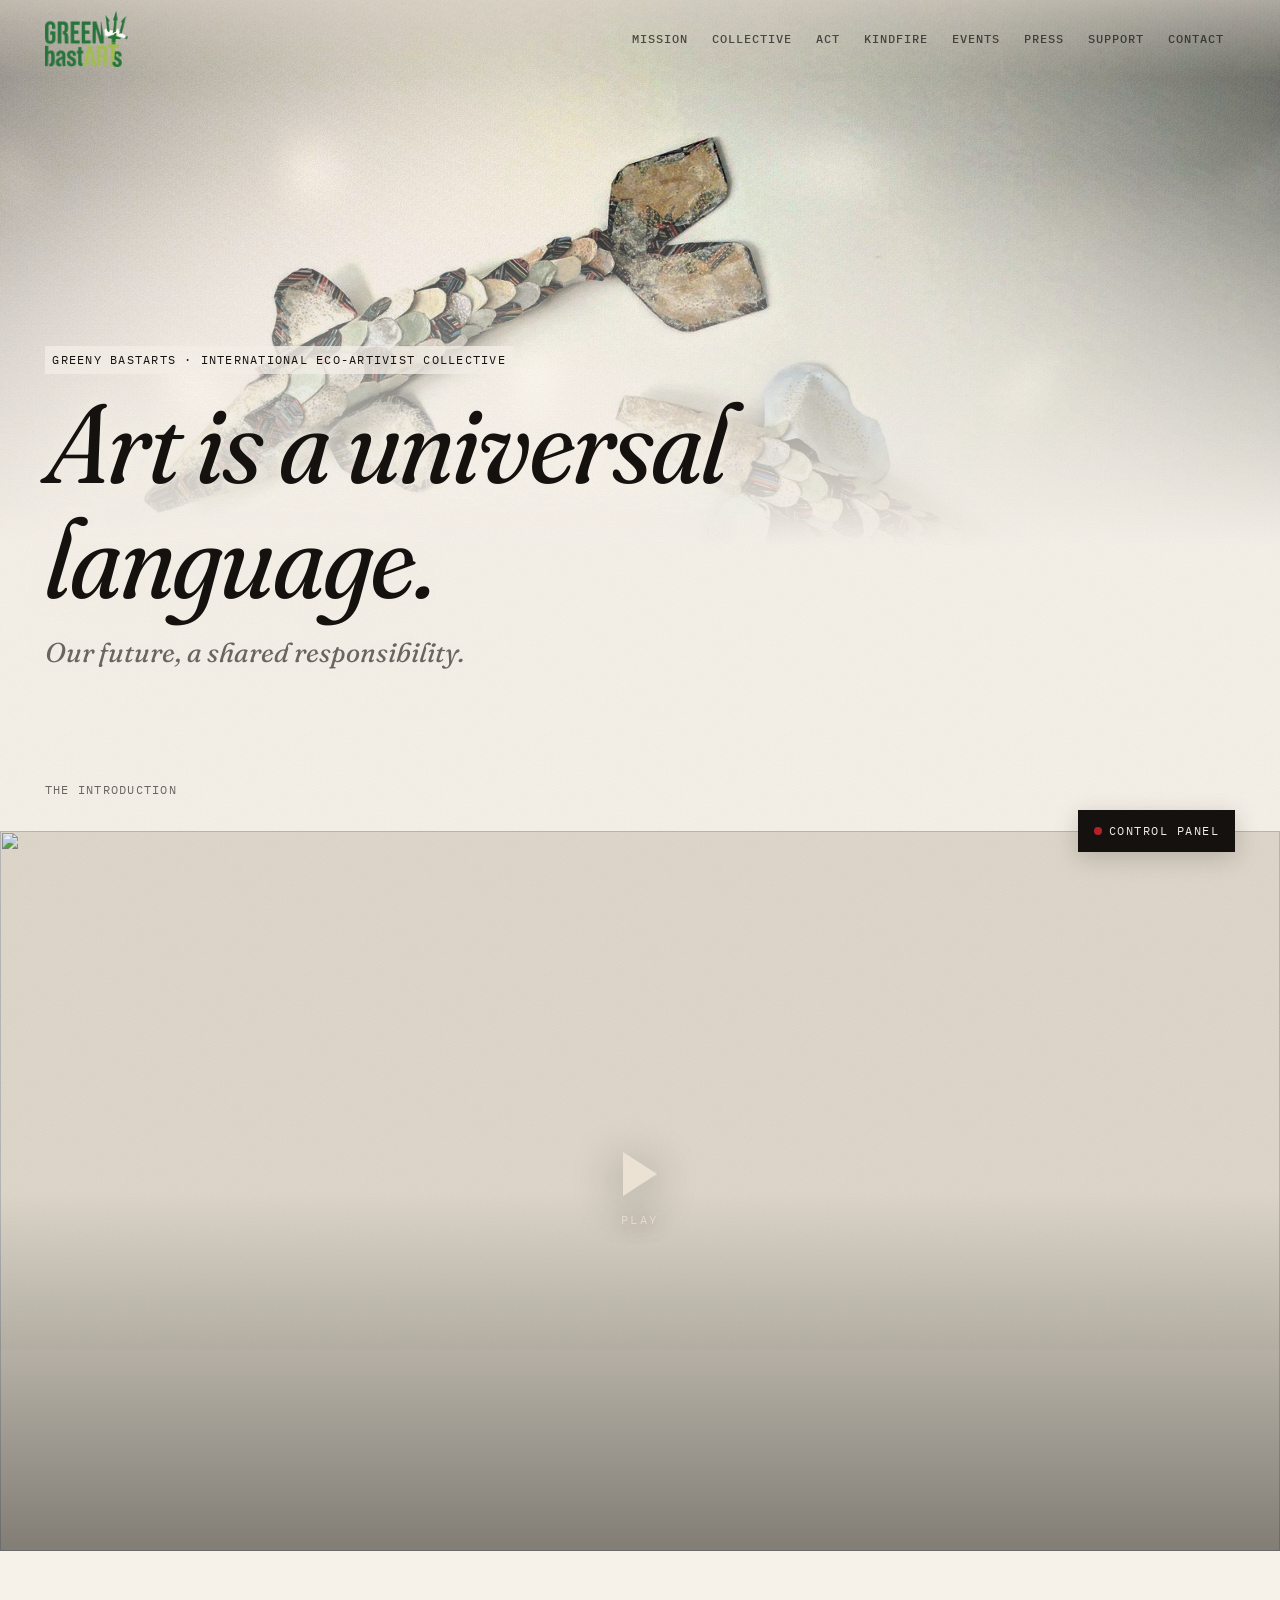
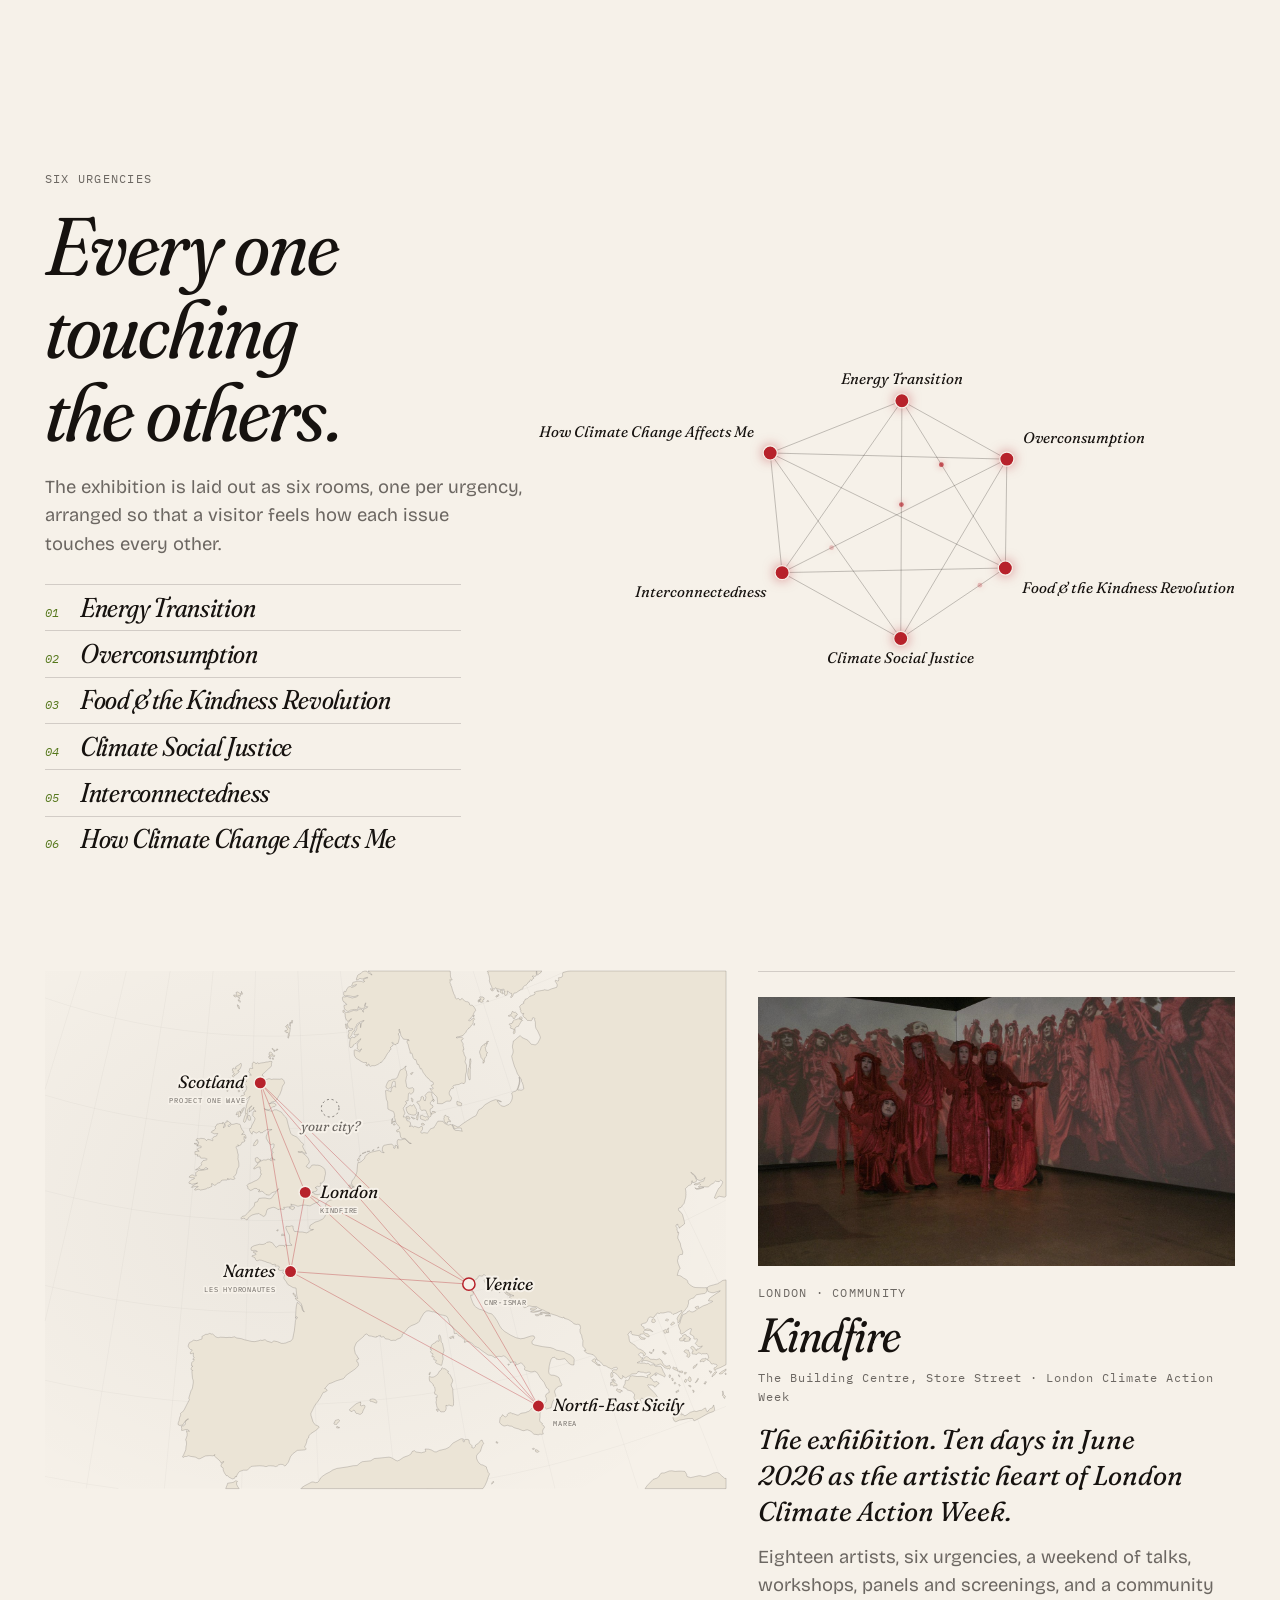
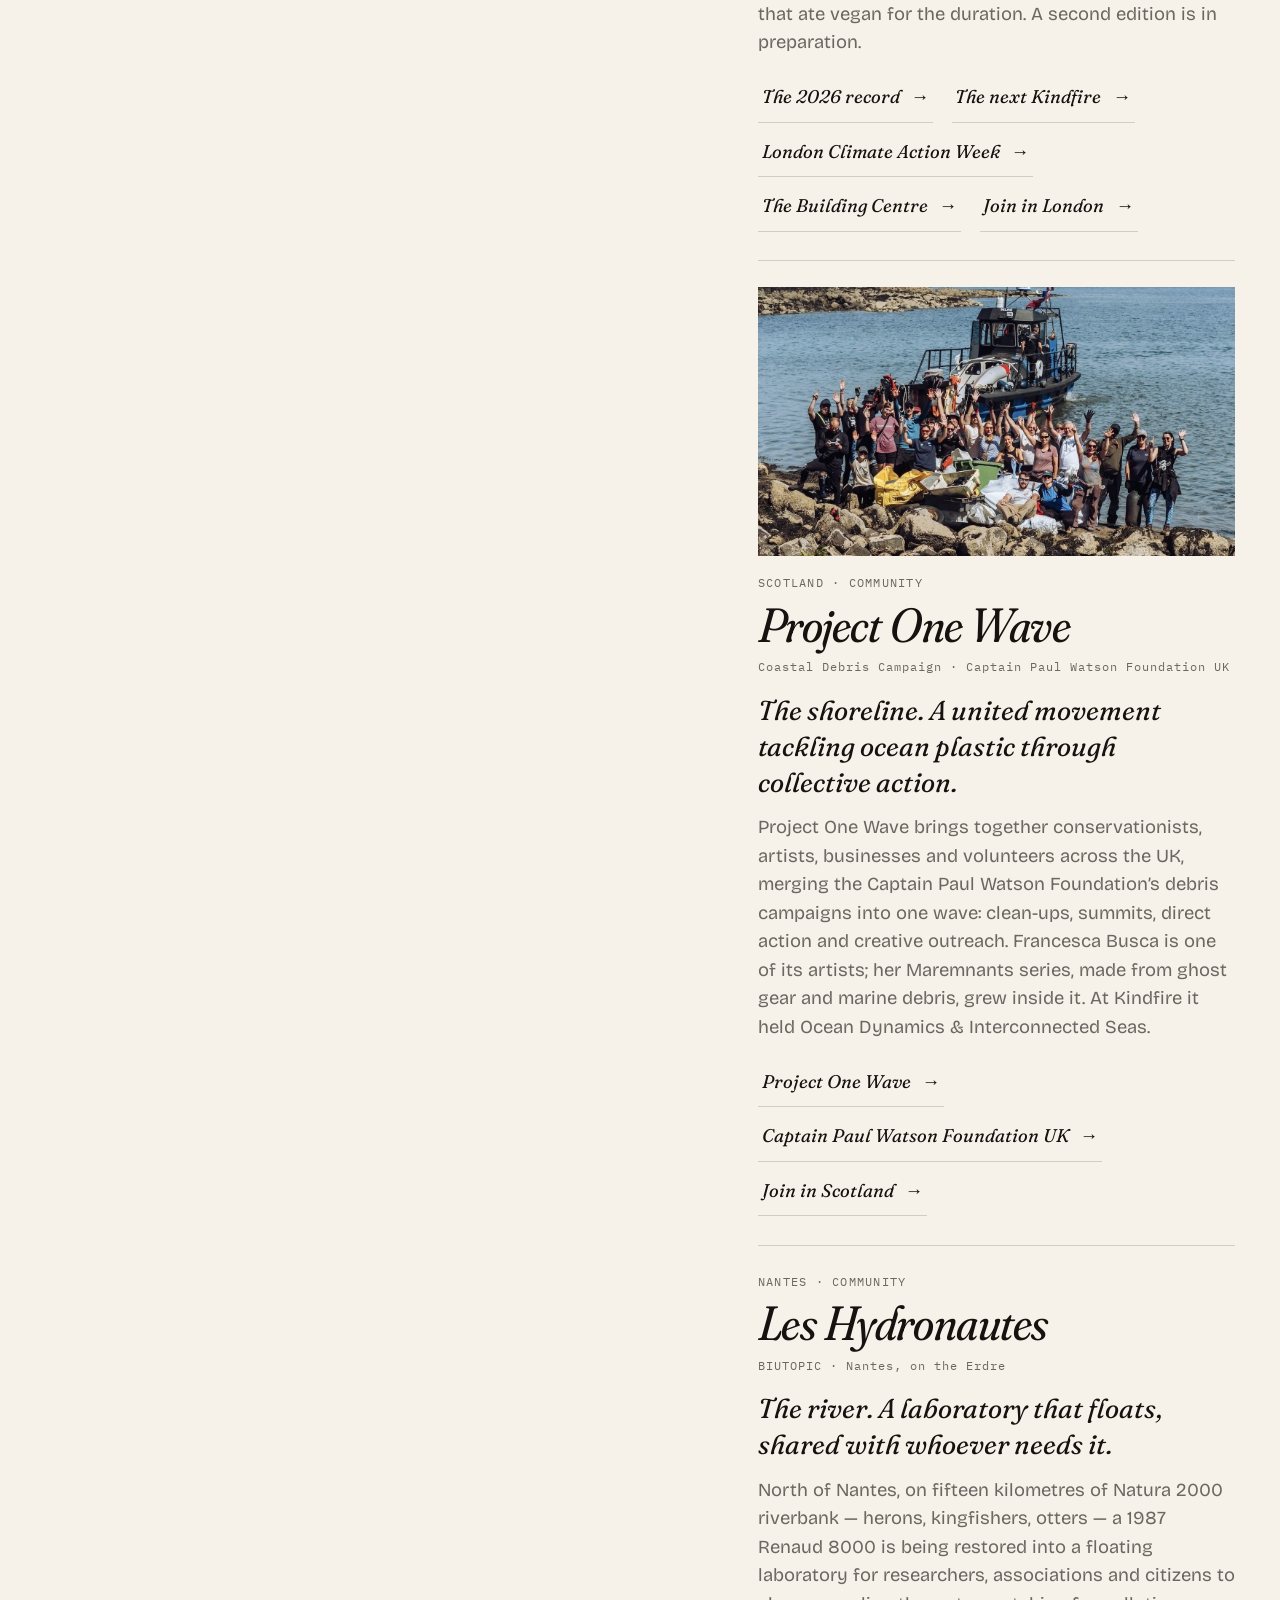
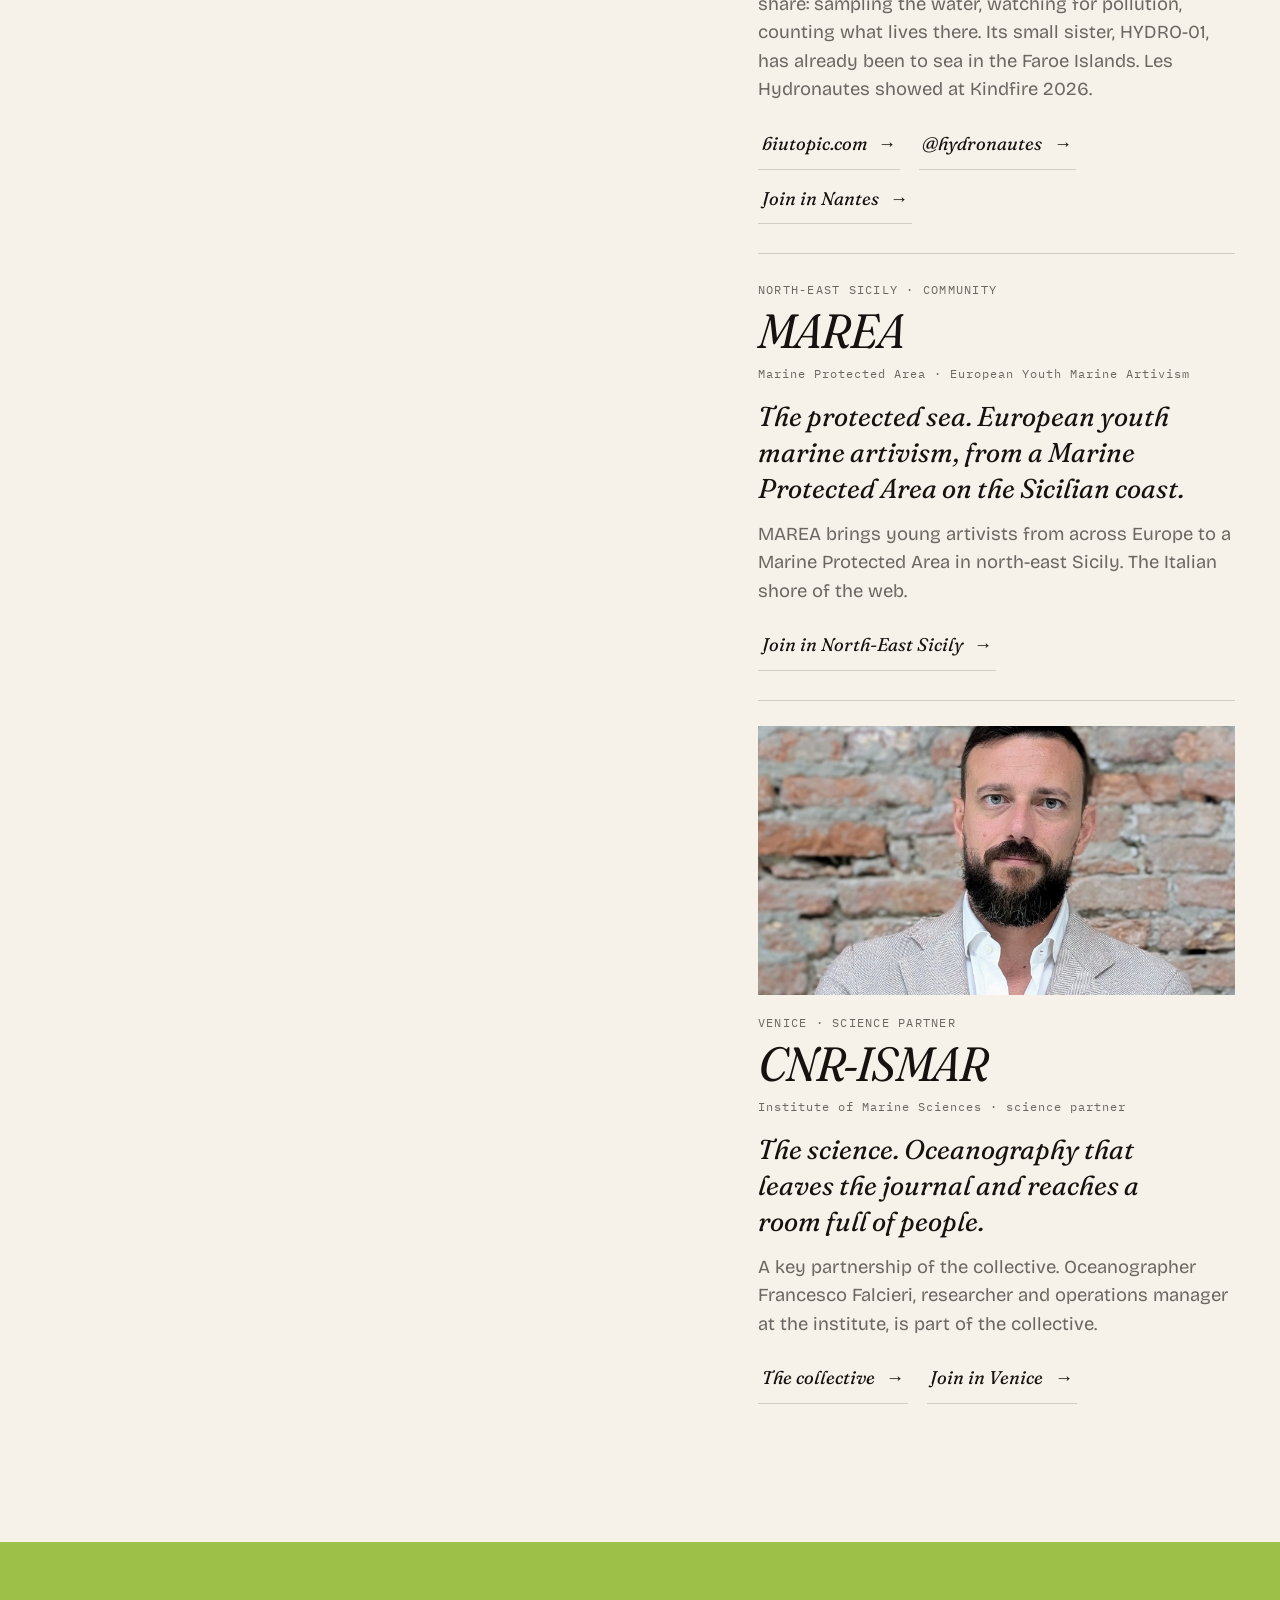
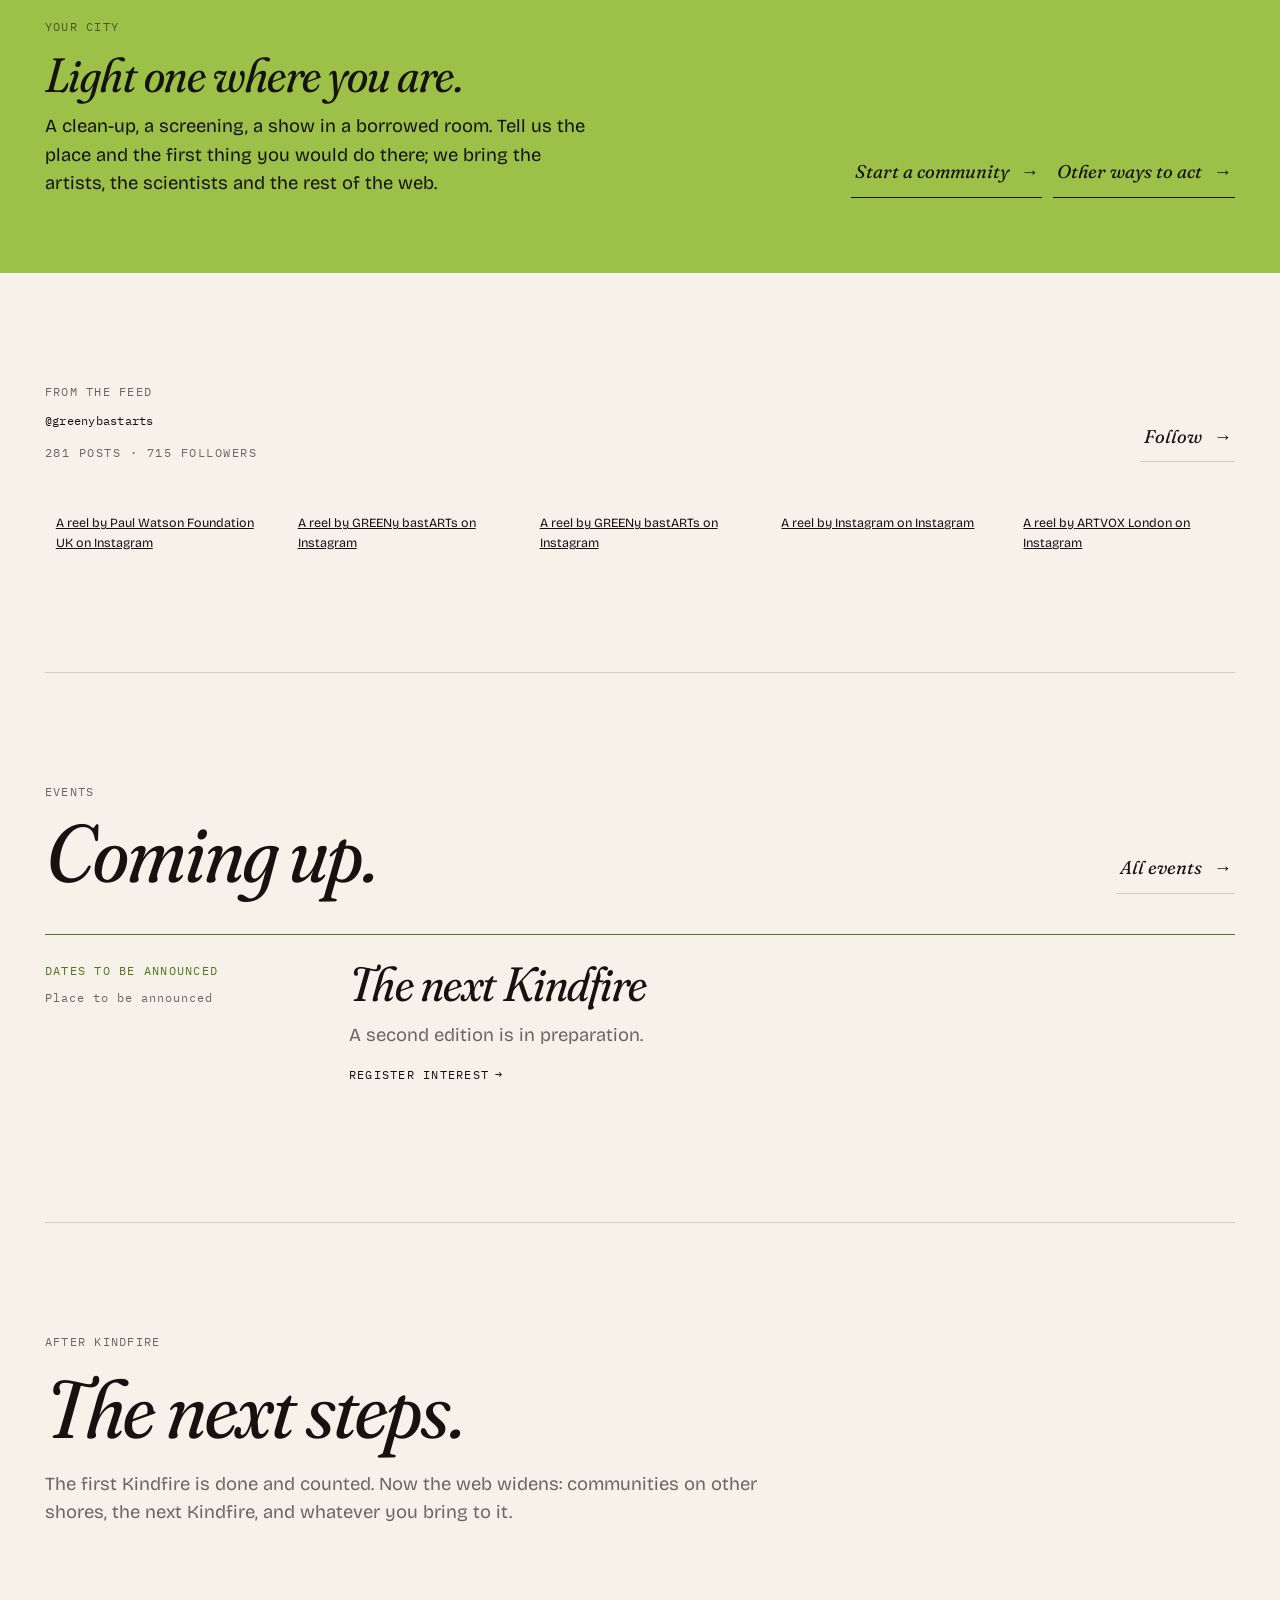
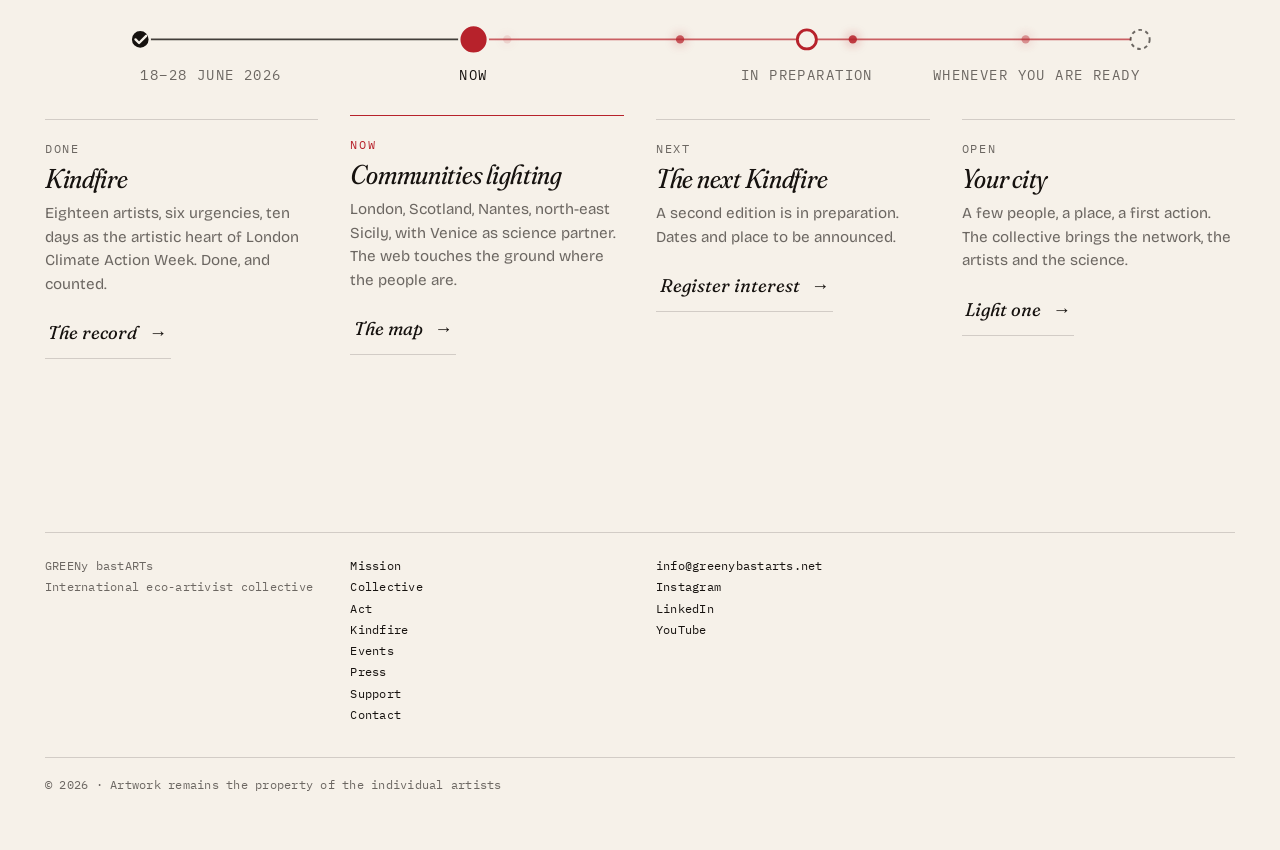
==== index.html @ d74248ca "GREENy bastARTs - built site (staging mirror) Built from Basiloco/greenybastarts. .nojekyll keeps Gi" ====
<!DOCTYPE html><html lang="en-GB" class="no-js"> <head><meta name="robots" content="noindex, nofollow"><meta charset="utf-8"><script>document.documentElement.classList.remove('no-js');</script><meta name="viewport" content="width=device-width, initial-scale=1"><title>GREENy bastARTs — eco-artivist collective</title><meta name="description" content="An international eco-artivist collective uniting artists, scientists, engineers and communities. On the ground: Kindfire in London, Project One Wave on the Scottish coast, Les Hydronautes in Nantes, MAREA in north-east Sicily, CNR-ISMAR in Venice. Start one where you are."><link rel="canonical" href="https://www.greenybastarts.net/"><meta property="og:site_name" content="GREENy bastARTs"><meta property="og:title" content="GREENy bastARTs — eco-artivist collective"><meta property="og:description" content="An international eco-artivist collective uniting artists, scientists, engineers and communities. On the ground: Kindfire in London, Project One Wave on the Scottish coast, Les Hydronautes in Nantes, MAREA in north-east Sicily, CNR-ISMAR in Venice. Start one where you are."><meta property="og:type" content="website"><meta property="og:image" content="/img/round-green-bastard.png"><meta name="twitter:card" content="summary_large_image"><link rel="icon" href="/img/round-green-bastard.png"><link rel="preconnect" href="https://fonts.googleapis.com"><link rel="preconnect" href="https://fonts.gstatic.com" crossorigin><link rel="stylesheet" href="https://fonts.googleapis.com/css2?family=Fraunces:ital,opsz,wght,SOFT,WONK@0,9..144,300..700,0..100,0..1;1,9..144,300..700,0..100,0..1&family=Bricolage+Grotesque:opsz,wdth,wght@12..96,75..100,300..700&family=IBM+Plex+Mono:wght@400;500&display=swap"><meta name="astro-view-transitions-enabled" content="true"><meta name="astro-view-transitions-fallback" content="animate"><script type="module" src="/_astro/ClientRouter.astro_astro_type_script_index_0_lang.CDGfc0hd.js"></script><link rel="stylesheet" href="/_astro/contact.BU_7U3_t.css">
<style>.page-hero[data-astro-cid-s5hxusys]{min-height:82vh;display:flex;align-items:flex-end;background:linear-gradient(to bottom,transparent 22%,var(--ink) 74%);position:relative}.ph-video[data-astro-cid-s5hxusys]{position:absolute;inset:0;width:100%;height:100%;object-fit:cover;z-index:-1;background:#0d0b0a}.has-video[data-astro-cid-s5hxusys]{min-height:88vh}.has-video[data-astro-cid-s5hxusys] .ph-in[data-astro-cid-s5hxusys]{position:relative}@media(prefers-reduced-motion:reduce){.ph-video[data-astro-cid-s5hxusys]{display:none}}.page-hero[data-astro-cid-s5hxusys] .u-eyebrow[data-astro-cid-s5hxusys]{display:inline-block;padding:.35em .6em;background:color-mix(in srgb,var(--ink) 78%,transparent);color:var(--paper)}.ph-in[data-astro-cid-s5hxusys]{padding-bottom:clamp(2rem,1rem + 4vw,5rem)}.ph-title[data-astro-cid-s5hxusys]{font-size:var(--t-2xl);margin-top:.8rem;max-width:14ch;text-shadow:0 0 40px var(--ink),0 0 12px var(--ink)}.ph-lede[data-astro-cid-s5hxusys]{font-family:var(--serif);font-style:italic;font-variation-settings:"opsz" 40,"SOFT" 40,"WONK" 1;font-size:var(--t-md);line-height:1.35;margin-top:1.2rem;max-width:44ch;color:var(--mute);text-shadow:0 0 30px var(--ink),0 0 8px var(--ink)}
</style>
<link rel="stylesheet" href="/_astro/index.BKiqBm2D.css"></head> <body class> <canvas class="scene" id="scene" aria-hidden="true" data-astro-transition-persist="scene"></canvas> <div class="cursor" id="cursor" aria-hidden="true" data-astro-transition-persist="cursor"><span></span></div> <script type="module" src="/_astro/Scene.astro_astro_type_script_index_0_lang.OBQF2uPX.js"></script>  <a class="skip" href="#main">Skip to content</a> <header class="site-head" data-astro-transition-persist="head"> <div class="head-inner"> <a class="brand" href="/" aria-label="GREENy bastARTs — home"> <img src="/img/greeny-bastard.png" alt="" width="120" height="80"> </a> <button class="burger u-mono" type="button" aria-expanded="false" aria-controls="sitenav" data-burger> <span data-burger-label>Menu</span> </button> <nav class="site-nav" id="sitenav" aria-label="Main"> <ul> <li><a href="/what" data-nav>Mission</a></li><li><a href="/who" data-nav>Collective</a></li><li><a href="/how" data-nav>Act</a></li><li><a href="/kindfire" data-nav>Kindfire</a></li><li><a href="/events" data-nav>Events</a></li><li><a href="/press" data-nav>Press</a></li><li><a href="/shop" data-nav>Support</a></li><li><a href="/contact" data-nav>Contact</a></li> </ul> </nav> </div> </header> <main id="main" data-photo="/img/breathe.jpg" data-light>  <section class="page-hero " data-astro-cid-s5hxusys>  <div class="shell ph-in" data-astro-cid-s5hxusys> <p class="u-eyebrow" data-astro-cid-s5hxusys>GREENy bastARTs · international eco-artivist collective</p> <h1 class="u-display ph-title" data-astro-cid-s5hxusys>Art is a universal language.</h1> <p class="ph-lede" data-astro-cid-s5hxusys>Our future, a shared responsibility.</p>  </div> </section>  <section class="if" aria-label="Kindfire 2026 Introduction" data-astro-cid-pvb6eqof> <div class="shell if-head" data-astro-cid-pvb6eqof> <p class="u-eyebrow" data-astro-cid-pvb6eqof>The introduction</p> </div> <div class="if-frame" data-film="dUguOkFHB0k" data-astro-cid-pvb6eqof> <img src="https://i.ytimg.com/vi/dUguOkFHB0k/maxresdefault.jpg" alt="" width="1280" height="720" decoding="async" fetchpriority="high" data-astro-cid-pvb6eqof> <button class="if-play" type="button" aria-label="Play Kindfire 2026 Introduction" data-astro-cid-pvb6eqof> <span class="if-tri" aria-hidden="true" data-astro-cid-pvb6eqof></span> <span class="u-mono if-cta" data-astro-cid-pvb6eqof>Play</span> </button> </div> </section> <script type="module">function l(){document.querySelectorAll(".if-frame[data-film]:not([data-bound])").forEach(e=>{e.dataset.bound="1",e.querySelector(".if-play")?.addEventListener("click",()=>{const a=e.dataset.film,t=document.createElement("iframe");t.src=`https://www.youtube-nocookie.com/embed/${a}?autoplay=1&rel=0&modestbranding=1`,t.title=e.querySelector(".if-play")?.getAttribute("aria-label")??"Video",t.allow="accelerometer; autoplay; clipboard-write; encrypted-media; gyroscope; picture-in-picture",t.allowFullscreen=!0,e.replaceChildren(t),e.classList.add("is-playing")})})}document.addEventListener("astro:page-load",l);</script>  <section class="urg-sec shell" aria-labelledby="urg-h" data-urgencies data-astro-cid-c3jeyymq> <div class="tess urg-in" data-astro-cid-c3jeyymq> <div class="f-5 urg-text" data-astro-cid-c3jeyymq> <p class="u-eyebrow" data-astro-cid-c3jeyymq>Six urgencies</p> <h2 class="u-display urg-h" id="urg-h" data-astro-cid-c3jeyymq>Every one touching the others.</h2> <p class="urg-lede" data-astro-cid-c3jeyymq>
The exhibition is laid out as six rooms, one per urgency, arranged so that a visitor
        feels how each issue touches every other.
</p> <ol class="urg-list" data-astro-cid-c3jeyymq> <li class="u-display urg" data-astro-cid-c3jeyymq>Energy Transition</li><li class="u-display urg" data-astro-cid-c3jeyymq>Overconsumption</li><li class="u-display urg" data-astro-cid-c3jeyymq>Food &amp; the Kindness Revolution</li><li class="u-display urg" data-astro-cid-c3jeyymq>Climate Social Justice</li><li class="u-display urg" data-astro-cid-c3jeyymq>Interconnectedness</li><li class="u-display urg" data-astro-cid-c3jeyymq>How Climate Change Affects Me</li> </ol> </div> <div class="f-7 urg-viz" aria-hidden="true" data-astro-cid-c3jeyymq> <svg viewBox="-280 0 1160 560" class="web" role="img" data-astro-cid-c3jeyymq> <line class="edge" style="--d:0s" x1="300" y1="80" x2="499.2" y2="180" pathLength="1" data-astro-cid-c3jeyymq></line><line class="edge" style="--d:0.07s" x1="300" y1="80" x2="499.2" y2="380" pathLength="1" data-astro-cid-c3jeyymq></line><line class="edge" style="--d:0.14s" x1="300" y1="80" x2="300" y2="480" pathLength="1" data-astro-cid-c3jeyymq></line><line class="edge" style="--d:0.21000000000000002s" x1="300" y1="80" x2="100.8" y2="380" pathLength="1" data-astro-cid-c3jeyymq></line><line class="edge" style="--d:0.28s" x1="300" y1="80" x2="100.8" y2="180" pathLength="1" data-astro-cid-c3jeyymq></line><line class="edge" style="--d:0.35000000000000003s" x1="499.2" y1="180" x2="499.2" y2="380" pathLength="1" data-astro-cid-c3jeyymq></line><line class="edge" style="--d:0.42000000000000004s" x1="499.2" y1="180" x2="300" y2="480" pathLength="1" data-astro-cid-c3jeyymq></line><line class="edge" style="--d:0.49000000000000005s" x1="499.2" y1="180" x2="100.8" y2="380" pathLength="1" data-astro-cid-c3jeyymq></line><line class="edge" style="--d:0.56s" x1="499.2" y1="180" x2="100.8" y2="180" pathLength="1" data-astro-cid-c3jeyymq></line><line class="edge" style="--d:0.6300000000000001s" x1="499.2" y1="380" x2="300" y2="480" pathLength="1" data-astro-cid-c3jeyymq></line><line class="edge" style="--d:0.7000000000000001s" x1="499.2" y1="380" x2="100.8" y2="380" pathLength="1" data-astro-cid-c3jeyymq></line><line class="edge" style="--d:0.77s" x1="499.2" y1="380" x2="100.8" y2="180" pathLength="1" data-astro-cid-c3jeyymq></line><line class="edge" style="--d:0.8400000000000001s" x1="300" y1="480" x2="100.8" y2="380" pathLength="1" data-astro-cid-c3jeyymq></line><line class="edge" style="--d:0.9100000000000001s" x1="300" y1="480" x2="100.8" y2="180" pathLength="1" data-astro-cid-c3jeyymq></line><line class="edge" style="--d:0.9800000000000001s" x1="100.8" y1="380" x2="100.8" y2="180" pathLength="1" data-astro-cid-c3jeyymq></line> <g class="node" style="--i:0" data-astro-cid-c3jeyymq> <circle class="pulse" cx="300" cy="80" r="18" data-astro-cid-c3jeyymq></circle> <circle class="pulse pulse-2" cx="300" cy="80" r="18" data-astro-cid-c3jeyymq></circle> <circle class="core" cx="300" cy="80" r="12" data-astro-cid-c3jeyymq></circle> <text class="label" x="300" y="52" text-anchor="middle" data-astro-cid-c3jeyymq>Energy Transition</text> </g><g class="node" style="--i:1" data-astro-cid-c3jeyymq> <circle class="pulse" cx="499.2" cy="180" r="18" data-astro-cid-c3jeyymq></circle> <circle class="pulse pulse-2" cx="499.2" cy="180" r="18" data-astro-cid-c3jeyymq></circle> <circle class="core" cx="499.2" cy="180" r="12" data-astro-cid-c3jeyymq></circle> <text class="label" x="527.2" y="152" text-anchor="start" data-astro-cid-c3jeyymq>Overconsumption</text> </g><g class="node" style="--i:2" data-astro-cid-c3jeyymq> <circle class="pulse" cx="499.2" cy="380" r="18" data-astro-cid-c3jeyymq></circle> <circle class="pulse pulse-2" cx="499.2" cy="380" r="18" data-astro-cid-c3jeyymq></circle> <circle class="core" cx="499.2" cy="380" r="12" data-astro-cid-c3jeyymq></circle> <text class="label" x="527.2" y="422" text-anchor="start" data-astro-cid-c3jeyymq>Food &amp; the Kindness Revolution</text> </g><g class="node" style="--i:3" data-astro-cid-c3jeyymq> <circle class="pulse" cx="300" cy="480" r="18" data-astro-cid-c3jeyymq></circle> <circle class="pulse pulse-2" cx="300" cy="480" r="18" data-astro-cid-c3jeyymq></circle> <circle class="core" cx="300" cy="480" r="12" data-astro-cid-c3jeyymq></circle> <text class="label" x="300" y="522" text-anchor="middle" data-astro-cid-c3jeyymq>Climate Social Justice</text> </g><g class="node" style="--i:4" data-astro-cid-c3jeyymq> <circle class="pulse" cx="100.8" cy="380" r="18" data-astro-cid-c3jeyymq></circle> <circle class="pulse pulse-2" cx="100.8" cy="380" r="18" data-astro-cid-c3jeyymq></circle> <circle class="core" cx="100.8" cy="380" r="12" data-astro-cid-c3jeyymq></circle> <text class="label" x="72.8" y="422" text-anchor="end" data-astro-cid-c3jeyymq>Interconnectedness</text> </g><g class="node" style="--i:5" data-astro-cid-c3jeyymq> <circle class="pulse" cx="100.8" cy="180" r="18" data-astro-cid-c3jeyymq></circle> <circle class="pulse pulse-2" cx="100.8" cy="180" r="18" data-astro-cid-c3jeyymq></circle> <circle class="core" cx="100.8" cy="180" r="12" data-astro-cid-c3jeyymq></circle> <text class="label" x="72.8" y="152" text-anchor="end" data-astro-cid-c3jeyymq>How Climate Change Affects Me</text> </g> </svg> </div> </div> </section> <script type="module">const w=n=>1-Math.pow(1-n,3),g=matchMedia("(prefers-reduced-motion: reduce)").matches;function F(n){const u=[...n.querySelectorAll(".node")],r=u.map(e=>e.querySelector(".core")).map(e=>({x:+e.getAttribute("cx"),y:+e.getAttribute("cy")})),l=[...n.querySelectorAll(".edge")],h=l.map(e=>{const s=+e.getAttribute("x1"),t=+e.getAttribute("y1"),d=+e.getAttribute("x2"),i=+e.getAttribute("y2"),a=r.findIndex(c=>Math.abs(c.x-s)<.5&&Math.abs(c.y-t)<.5),x=r.findIndex(c=>Math.abs(c.x-d)<.5&&Math.abs(c.y-i)<.5);return[a,x]}),p="http://www.w3.org/2000/svg",m=[];for(let e=0;e<7;e++){const s=document.createElementNS(p,"circle");s.setAttribute("r","4"),s.setAttribute("class","signal"),n.appendChild(s),m.push({el:s,e:Math.floor(Math.random()*h.length),t:Math.random(),v:.0035+Math.random()*.004,dir:Math.random()<.5?1:-1})}const o=r.map(e=>({...e}));let y=0;const M=performance.now(),f=()=>{y=requestAnimationFrame(f);const e=(performance.now()-M)/1e3,s=g?0:1;for(let t=0;t<o.length;t++)o[t].x=r[t].x+Math.sin(e*.37+t*1.7)*14*s,o[t].y=r[t].y+Math.cos(e*.29+t*2.3)*11*s,u[t].setAttribute("transform",`translate(${(o[t].x-r[t].x).toFixed(2)} ${(o[t].y-r[t].y).toFixed(2)})`);if(l.forEach((t,d)=>{const[i,a]=h[d];t.setAttribute("x1",o[i].x.toFixed(1)),t.setAttribute("y1",o[i].y.toFixed(1)),t.setAttribute("x2",o[a].x.toFixed(1)),t.setAttribute("y2",o[a].y.toFixed(1))}),!g)for(const t of m){t.t+=t.v,t.t>=1&&(t.t=0,t.e=Math.floor(Math.random()*h.length),t.dir=Math.random()<.5?1:-1);const[d,i]=h[t.e],a=t.dir===1?o[d]:o[i],x=t.dir===1?o[i]:o[d],c=w(t.t);t.el.setAttribute("cx",(a.x+(x.x-a.x)*c).toFixed(1)),t.el.setAttribute("cy",(a.y+(x.y-a.y)*c).toFixed(1)),t.el.style.opacity=String(Math.sin(t.t*Math.PI))}};return f(),()=>{cancelAnimationFrame(y),m.forEach(e=>e.el.remove())}}let b=null;function v(){const n=document.querySelector("[data-urgencies]:not([data-bound])");if(!n)return;n.dataset.bound="1";const u=n.querySelector("svg.web");new IntersectionObserver(r=>r.forEach(l=>{l.isIntersecting&&(n.classList.add("is-viz"),b||(b=F(u)))}),{threshold:.3}).observe(n)}document.addEventListener("astro:page-load",v);document.addEventListener("astro:before-swap",()=>{b?.(),b=null});</script>  <section class="atlas shell" aria-labelledby="atlas-h" data-astro-cid-j7pv25f6> <h2 class="vh" id="atlas-h" data-astro-cid-j7pv25f6>The map</h2> <div class="tess atlas-in" data-astro-cid-j7pv25f6> <div class="f-7 map-col" data-astro-cid-j7pv25f6> <figure class="map-fig" data-atlas data-astro-cid-j7pv25f6> <svg class="map" viewBox="0 0 1000 760" role="img" aria-label="Map of western Europe with the collective's communities marked" data-astro-cid-j7pv25f6> <defs data-astro-cid-j7pv25f6> <radialGradient id="sea" cx="40%" cy="45%" r="70%" data-astro-cid-j7pv25f6> <stop offset="0" stop-color="rgba(22,18,15,0.05)" data-astro-cid-j7pv25f6></stop> <stop offset="1" stop-color="rgba(22,18,15,0)" data-astro-cid-j7pv25f6></stop> </radialGradient> </defs> <rect class="sea" width="1000" height="760" fill="url(#sea)" data-astro-cid-j7pv25f6></rect> <path class="grat" d="M0,173.9L52.9,0M0,514.3L11.6,464.5L119.4,0M60.4,760L105.4,483L183.8,0M175.3,760L200.2,495.2L246.9,0M288.7,760L295.7,500.9L309.1,0M401.8,760L391.3,500.3L371.2,0M515.4,760L486.7,493.2L433.6,0M630.7,760L581.4,479.8L496.8,0M748.8,760L674.9,460.1L561.6,0M870.8,760L767,434.1L628.6,0M998.2,760L857.1,402L698.5,0M1000,480.4L944.8,364L772.3,0M1000,266.8L850.8,0M1000,99.1L935.5,0M0,742.1L5.4,743.2L61.5,753.3L107.7,760M560.1,760L572.6,758.4L628.9,749.5L684.9,738.7L740.4,726L795.5,711.4L850.1,695L904.1,676.8L957.5,656.8L1000,639.2M0,601L32,607.9L83.6,617.2L135.4,624.7L187.5,630.5L239.7,634.5L292,636.8L344.4,637.3L396.8,636.1L449.1,633.1L501.3,628.4L553.2,621.9L605,613.7L656.4,603.7L707.4,592.1L758.1,578.7L808.3,563.6L857.9,546.9L906.9,528.5L955.3,508.5L1000,488.2M0,461.6L11.6,464.5L58.3,474.5L105.4,483L152.7,489.9L200.2,495.2L247.9,498.8L295.7,500.9L343.5,501.4L391.3,500.3L439.1,497.6L486.7,493.2L534.1,487.3L581.4,479.8L628.3,470.7L674.9,460.1L721.2,447.9L767,434.1L812.3,418.8L857.1,402L901.3,383.7L944.8,364L987.7,342.8L1000,336.2M0,322.6L0.1,322.6L42.1,333.1L84.4,342.2L127,349.8L169.9,356.1L212.9,360.8L256.1,364.2L299.3,366.1L342.6,366.5L385.9,365.5L429.1,363L472.2,359.1L515.2,353.7L558,346.9L600.5,338.7L642.7,329.1L684.5,318L726,305.6L767,291.7L807.6,276.5L847.6,260L887,242.1L925.8,222.9L964,202.4L1000,181.4M0,182.3L34.9,192.3L72.6,201.7L110.5,209.8L148.6,216.7L187,222.3L225.5,226.6L264.2,229.5L302.9,231.2L341.7,231.6L380.5,230.7L419.2,228.5L457.8,225L496.3,220.2L534.6,214.1L572.6,206.7L610.4,198.1L647.9,188.2L685.1,177.1L721.8,164.7L758.1,151L793.9,136.2L829.2,120.2L864,103L898.2,84.7L931.7,65.2L964.5,44.6L996.7,22.9L1000,20.5M0,39.4L4.6,41.1L37.2,51.6L70.1,61L103.3,69.3L136.7,76.5L170.4,82.5L204.3,87.4L238.3,91.2L272.4,93.9L306.6,95.4L340.8,95.7L375,94.9L409.2,92.9L443.2,89.8L477.2,85.6L511,80.2L544.6,73.7L577.9,66.1L611,57.4L643.8,47.5L676.2,36.6L708.2,24.6L739.9,11.5L765.2,0" data-astro-cid-j7pv25f6></path> <path class="land" d="M690.4,71.5L691.6,71.8L692.4,71.3L693.1,70.5L695.2,70.2L700.7,71.8L701.4,72.5L699,73.8L698.7,75L698.3,75.9L697.7,76.4L696.8,78.2L695.6,80.1L695.5,81L692.3,82L690.8,83.1L689.9,85L690.3,88L690.1,90.5L689.3,91.7L688.3,92.2L687.7,91.5L687.6,90.6L688.8,86.7L688.9,85.5L687.6,85.5L686.3,84.8L683.8,84.2L683,83.4L683.5,83.1L683.9,82.6L684.1,81.6L684,80.6L681.4,78.3L682.1,77.5L683.2,77.3L684.5,77.7L685.3,76.4L685.8,76L686.8,76.1L686.9,73.9L688.6,72.6L689.4,71.7ZM927.9,652.3L929.4,651.9L931.3,651.1L931.7,650.8L932.4,648.8L933.9,648.2L935.1,649.5L933.9,650.7L933.7,651.3L934.1,651.5L935.5,651.6L937,650.7L937.6,651.9L938.2,652.8L939.3,653L940.2,652.8L942.1,651.8L943.8,650.8L945.5,649.3L947.3,648.1L953.4,646.1L956.2,646.9L960.3,645.5L964.4,644.9L966.2,643.5L969.4,641.6L970.1,641.9L971.2,645.8L971.8,646.8L973,646.9L973.8,646.3L974.5,644.6L977,642.5L979.9,641.3L981.4,637.8L982.1,637.4L982.1,638.7L982.9,641.7L983.1,643.6L983.4,645L982,646.3L979.5,647.5L974.8,649.1L970.4,651.4L962.3,656.1L953.9,660.2L952.6,660.2L952,658.5L951.3,657.5L950.4,656.9L947.5,657.3L944.5,657.1L934,659.2L931.4,659.5L927.7,661.3L926.3,661.8L925.1,661.6L924,660.8L922.5,657.8L921.9,654.5L922.4,653.4L923.1,654.2L924.2,654.2L924.8,652.9L924.3,651.5L924.2,650.1L925.1,650.4L926.4,652.2ZM885.8,567.1L888,569.5L889.4,570L892,570.3L893.2,570.1L897.7,570.7L902.3,569.3L903.1,569.7L904.2,571L905.6,571.9L906.2,572.8L906.1,574L908,577L910.3,579.6L912.5,580.4L914.8,580L916.8,579.2L917.6,579.6L918.4,582.3L917.9,583.7L917.3,584.2L916.6,584.2L915.8,583.8L915.1,583.7L913.9,584.1L912.6,583.3L910,582.7L909.3,582L908.7,580.6L907.4,580L905.8,578.4L904.9,578.2L904,577.4L903.8,577L900.6,577.9L898.1,578.9L895.5,578.6L893.8,576L892.2,575.8L890.9,575.3L889.7,574.5L886.9,573.3L884,572.3L881.4,572L878.9,572.1L877.3,573.7L876.1,573.9L875.7,573.4L877.7,571.3L880,567.9L882,566.4L883,565.9ZM648.9,107.8L648,108.8L647.9,110.8L647,111.4L646.4,112.3L647.7,118.2L650.1,119.9L649.3,120.5L648.6,121.4L648.3,122.5L648.4,124.8L646.4,126.7L645.8,127.8L645.1,130.2L645.3,133.2L644.4,134.8L643,135.5L643.2,132.9L643.7,130.7L642.3,129.7L641,127.8L639.8,126.5L639.9,124.6L638.7,121.8L638,119L638.5,117.2L639.3,115.8L640.2,112.6L641.5,110.2L643.8,108.5L645.2,109L645.2,107.1L645.9,106.4L646.8,106.6ZM569.3,185.7L569.8,188.4L569.6,189.3L569.2,189.9L567.8,190.7L566.7,191.8L565.8,193.3L565.8,195.3L566.9,196.5L568.8,196.9L569.8,199.5L568.6,201L565.4,203.1L565.7,206.3L566.3,208.7L566.6,210.5L566.8,213.1L564.2,214.8L561.6,211.4L561.3,209.8L560.3,208.2L559.9,206.7L558.8,204.4L556,204.3L554.9,204.4L553.5,205.1L553.2,205.1L550.7,202.1L550.3,198.4L549.1,196.7L548.7,195.9L548.6,195L547.7,194.4L546.7,194.2L545.9,192.2L546.8,191.5L549.5,191.2L550.3,190.9L550.9,190.4L552.3,186.6L552.1,185.9L552.1,184.9L554.3,184.1L555.6,185.1L555.8,187.3L556.5,189.9L558,190.4L558.6,190.4L558.7,188.3L559,187.2L559.4,186.6L559.2,184.7L558.7,183.7L557.8,183.1L559.9,180.3L562.3,178L563.8,177.6L565.4,177.7L567,178L567.9,178.3L568.5,179L567.9,181.2L567.9,182.3ZM541.4,196.1L542.3,197.4L543.6,200.2L545.5,203.3L545.2,204.8L545.9,206.5L545.9,208.4L543.9,211L541.1,211.6L538,211.1L533.6,209.8L533.1,208.7L532.4,208.2L530.8,205L530.1,200.7L532,199.9L536,197.1L537.1,197.2L538.3,198.1L539.6,197.9L541,196.1ZM463,637.8L465.1,638.5L467.2,637.6L468.3,637.7L469.5,638L469.9,639.8L469.1,641.8L467.9,643.8L466.8,646.1L466.1,648.6L464.3,650.2L462.6,651.2L458.8,649.7L456.6,649.4L456,648.8L455.2,646.1L454.3,645.3L452.8,645.1L451.6,645.8L450.1,647.4L449.1,646L447.8,645.8L447.2,645L447.1,643.9L455.3,636.7L457.7,635L462.9,632.9L463.8,633L463.2,634.1L463.2,634.5L463.9,635L463.8,635.8L463.2,636.5ZM593.3,591.3L594.6,592.8L598.1,599.5L598.6,600.9L598.4,602.6L598,603.8L596.3,607.7L597.2,610.6L598.3,612.3L598.8,614.3L598.8,616.9L600,632.5L599.8,635.3L599.8,637.7L598.3,638.8L596.1,638.3L593.3,637.4L592.1,637.7L591,638.4L589.9,638.1L588.8,637.5L589,643L588.1,645.3L586.6,647L584.9,647.3L583.1,647.2L581.6,647.4L580.3,646.6L579.1,644.9L577.4,642.9L575.6,640.6L575.1,638.3L574.1,633.2L574.3,632L574.7,630.8L574.6,628.5L574.1,626.5L574.4,625.7L575.4,626.3L575.9,626L575.7,625L575.6,623L574.3,621.6L572.4,621.4L572,619.8L571.9,618.1L572.7,616.9L572.8,615.4L572.2,611L570.6,609.6L569.8,607.2L568.9,605.8L567.4,604.4L565.9,603.3L564.8,602.2L564.2,599L564.2,596.2L564.5,595L565,595.1L566.5,596.3L567.6,596.4L569.8,596.4L571.9,595.6L574.3,594L576.5,592.2L579.4,587.2L581.5,586L582.4,584.7L582.5,583.1L583.4,582.6L584.8,583.9L586.2,583.8L588.5,584.6L589.6,585.7L590.6,587L591.4,587.4L592.3,587.7L592.5,588L591.9,588.4L591.5,590.2L592,590.6ZM581.5,540.2L581.7,544.1L582.2,545.2L583.1,546L583.6,546.8L585.9,557.2L585.9,558L584.2,562.7L583.9,564L584.6,569.3L584.4,570.7L583.8,572.3L583,577L582,579.2L577.9,577.4L575.5,576.7L574.3,575.7L573.5,575L573.7,573.9L574.6,572.6L574.6,571.7L572.1,571.1L570.9,570.6L570.8,569.5L571.3,567.6L570.7,566.2L569.4,566.5L568.3,566.4L568.1,565.6L568.6,564.5L569.4,563.1L569.2,561.7L567.9,561.3L566.6,560.3L566,558.8L566.7,557.6L567.8,556.7L566.7,555.3L565.9,555.4L565.4,555.1L565.7,554.3L566.5,553L567.5,549.5L569.3,547.6L572.6,546L573.6,545.4L574.2,544.1L575.1,543.2L576.2,543.1L577.5,543.4L578.2,543.8L578.7,543.2L578.8,541.7L578.3,540.4L577.9,536.9L578.2,534.9L579.2,534.6L580.4,535.5L580.4,536.5L581.2,538.7ZM731.2,636.4L730.5,639.9L730.1,641.2L726.9,649.9L726.8,651.7L726.9,653.7L726.8,655.4L726.5,657.2L726.3,659.3L726.9,661.5L727.5,662.5L728.3,663.1L729.4,663.5L730.4,664.3L729.5,665.6L731.3,667.1L732.7,668L733.1,669.1L733.4,670.2L731.6,672.9L731,674.2L730.7,675.8L730.8,677.3L731.4,678.6L731.6,679.9L729.2,680.3L726.6,680.1L724.3,681.1L720.4,680.4L719.1,680.4L717.8,680.1L713.7,676.1L711,674.7L708.1,673.7L705.6,674.2L703,675L700.6,674.6L695.3,672.4L689.9,671L687.4,669.8L686.3,668.9L685,668.4L682.1,668.2L679.2,667L678.1,667.2L675.7,667.9L674.4,668.1L673,667.7L670.2,666.2L668,663.7L667.4,662.6L667.8,659.1L668.4,655.8L669.4,654.7L670.6,653.8L671.2,652.7L671.7,651.5L674.8,654.1L676.1,654.7L677.1,654.2L678.9,652.7L678.7,651.4L680.6,649.3L683.3,648.7L684.7,648.7L685.7,650L686.8,650.1L688.1,650.1L692.8,651.9L694,652.1L695.2,651.9L698,650L700.3,649.1L705.4,648.5L708,647.2L709.9,646.7L712.4,644.9L714,642.7L715.1,642L716.2,641.6L719.1,640.9L722.1,640.6L723.2,639.9L723.8,638.5L724.9,637.7L726.3,637.8L729.1,634.9L730.5,634.5L732.1,634.9ZM332.4,136.2L332.5,138.5L332.3,139.2L332,140L330.9,141.5L328.1,143.7L322.8,148.8L319.7,151.3L319.2,152.5L319,154.2L320.8,154.6L321.5,155.2L321.1,156L318.3,159L317.4,161.7L319.6,161.6L321.3,161.1L324.8,159.5L328.1,158.2L329.7,158.2L332.7,159.2L333.4,159.2L334.7,158.7L336,158.7L344.9,158.9L347.4,158.3L349.1,159L350.5,160.7L351.8,163.9L351.8,164.4L351,165.9L349.6,167.8L348.3,170.3L348,171.7L347.8,173.2L347.4,174.6L344.9,181.1L342.5,184.7L341.4,187.3L340,189.4L338.7,190.6L337.3,191.5L333.2,192.4L332.1,193L330.8,194.2L329.3,194.7L331,194.6L332.6,194L335.7,193.8L339.2,195.9L338.9,197.7L337.5,199.1L334.3,199.3L331.3,202.4L329.9,203.3L328.5,203.8L326.7,203.7L323.4,202.8L322,202L323.3,203.3L324.7,204.1L333.2,205.9L333.7,205.7L336.4,203.9L340,203.8L346.9,207.1L348.9,209.7L351.8,213.3L353.4,214.7L354.5,216L355.2,218L356.7,224.4L358.4,230.7L360.6,237.5L361.5,239.3L362.8,240.6L369.1,243.5L370.5,244.5L373,247.4L375.4,250.4L377.7,252.7L380.1,254.6L379,255.6L378.3,257.3L379,259.4L380,261.4L382,264.7L383.9,268.2L383.2,267.7L382.6,267.4L381.6,267.5L380.8,267.4L379.1,266.3L377.5,265L374.5,265.7L372.8,265.5L371.3,265.5L374.2,266.2L377.2,266.2L384.2,272L386.7,275.4L388.2,280.1L387.4,282.3L386,283.7L384.7,285.4L383.5,287.2L387.4,289.7L388.2,289.5L389.1,289.1L389.8,288.2L391.1,286L391.8,285.2L394.1,284.8L396.1,284.8L398.1,285.2L399.8,285L403.4,285.7L405.2,286.5L409.9,289.9L411,291.9L411.6,294.5L411.9,297.5L411.3,300.2L410.6,302.7L410.2,305.9L409.9,307.1L409.5,308L407.2,310.6L405.6,311.7L404.9,311.3L404.2,311.4L404.2,312L405,313.2L405.1,314.8L403.7,316L402.3,316.5L399.8,316.1L396.5,318.3L399.1,319.3L399.6,320.4L399.1,322.5L397.6,323.5L395.9,323.9L394.2,324.1L392.7,324.7L391.4,325.7L393.1,325.1L394.4,325.5L395.2,327.2L395.9,327.6L399.4,328.2L401.5,328.1L405.5,327.4L407.5,327.3L408.2,327.6L408.3,329L408.2,332.5L407.7,333.2L402.5,336.4L401.4,338.6L401.2,339.8L398,339.8L396.6,341.1L394,342.1L392.1,343.1L390.2,344.4L388.5,344.8L381.6,343.7L377.3,344L371.7,345.4L370.2,345.2L368,344.1L365.7,343.4L363.1,343.1L360.9,342.1L362.3,344.1L359.2,346.1L357.8,346.5L356.3,346.5L353.3,347.1L350.5,346.9L350.9,348.3L351.7,349.5L351.1,350L350.4,350.2L345.1,349.3L344.3,349.5L343.7,350.3L341.7,349.9L339.8,348.5L337.7,347.5L335.7,347L333.9,347.2L327,349.5L325.6,351.7L324.9,355L323.9,357.8L322.2,360L320.3,360.3L318.4,358.7L315,357L313.8,355.8L313.4,355.8L313,356.2L311.7,356.7L310.2,356.6L308.1,357.1L304.2,358.3L302.6,359.2L299.3,361.7L298.6,362.4L297.3,365L295.4,365.4L293.8,363.7L291.9,363L289.9,363.5L288.6,364.3L288.1,363.6L288.1,362.2L289.6,360.4L293.6,359.3L297.1,355.9L298.9,353.9L299.6,352.7L300.5,352L301.5,351.7L302.1,350.4L307,345.3L307.4,344.1L307.7,342L308.1,339.9L312,338.7L313.9,334.3L314.4,334L319.7,333.3L323.7,333.4L327.6,334.3L329.6,334.4L331.6,334L333.2,332.9L335.9,328.7L337.4,326.8L339.2,325.1L340.8,323.2L343.4,319.6L341.6,320.8L339.5,322.8L338.3,323.9L334.3,325.1L332.6,326.2L329.6,328.8L329,329.1L324.5,328.4L321.1,325L319.1,323.6L318.1,323.4L317.2,323.8L315.2,324.2L313.3,324.1L314.3,322.5L315.7,321.6L312.6,321L311.8,320.5L310.8,319.4L308.4,319.2L307.3,319.4L305.2,320.8L302.1,322.3L298.5,320.1L297.8,319.1L297.8,317.3L297.3,315.8L296.3,315.3L297.7,313.5L299.3,312.3L302.8,311.1L308.2,308.3L311.1,307.1L313.9,305L315,303.7L315.9,301.9L316.7,299.7L317.9,297.9L316.8,297.5L316.3,296.1L316.5,294.7L316.9,293.5L316.5,292L315.8,290.4L315.8,289.2L316,287.8L314,287.9L311.9,288.3L310,289.2L308.1,290.4L306.5,290.6L306.6,289.5L307.3,288.3L309.1,286.6L311.2,285.1L311.9,283.9L312.4,282.6L313.4,281.6L316,279.6L320.9,277.4L321.6,277.3L323.5,277.6L325.4,277.3L327,276.4L328.7,276.3L332.4,278.7L331.3,275L332.9,274.2L335.3,277.4L336.1,277.8L338,277.3L337.2,276.7L336.4,276.7L335.3,276.2L334.5,275.1L332.9,271.8L333,269.9L334,267.8L335.1,265.9L334.2,265.5L333.4,264.8L333.3,262.9L333.5,261.2L335.5,259.7L336.1,257.5L336.4,255L336,253.9L334.1,254.1L333.1,254.5L332.2,255.3L331.3,255.2L328.9,252.5L327.5,250.4L325,246L324.7,243.4L326.7,237.8L329.8,234.2L333.4,232.9L332.7,232.7L327.2,232.6L325.4,233.1L323.7,234.5L322.7,235L321.8,235.1L320.8,235.8L320,236.9L319,237.5L317.2,237.3L316.3,237.5L315.7,236.9L315.2,235.9L314.4,235.6L313.7,235.9L312,237.2L310.3,238L308.3,237.1L305.6,235.5L305.1,236L304.5,237.5L304.1,239.7L302.3,237.7L300.7,235L300.2,233.4L300.3,231.6L301.1,230.8L302.1,231.5L303.6,227.2L306.5,221.6L307.5,220L308.2,217.8L308.2,216.4L307.6,215.2L305.1,212.4L305.2,210.1L305.5,207.6L306.2,206.2L306.5,205.9L309.9,206L308.6,205.2L306.1,202.9L306.1,202.1L306.8,200L306.5,200.2L305.9,201.1L304.8,203.4L304.1,204L302.3,204.5L301.9,205.6L301.6,205.9L300.6,206L300.3,207.1L300.1,207.2L299.9,206L299.9,204.1L300.4,202.3L301.1,200.9L303.8,197.9L302.5,198.8L299.4,201.6L297.9,203.5L297.5,204.1L297.3,204.7L297.3,205.3L297.9,208.7L297.6,210.2L294.7,220.4L294.1,221.5L293.7,222L293.2,222.1L292,221.8L291.4,221L291.4,220.2L291.7,218.9L293,214L293.5,212.7L294.3,211.4L295.8,209.3L295.8,209.1L294.8,209.5L294.3,209.4L294.1,208.9L294.5,202.4L295.4,200.3L295.8,197.1L296.6,194.5L297.5,192.5L298.2,190.1L299.1,189L299.5,187.3L300.5,185.5L301.4,183.6L301,183.7L295.7,188.6L294.3,189.5L292.5,189.2L291.1,188.5L290.1,187.3L289.7,185L288.4,184.9L287.3,184.4L287.3,184.2L288.8,182.9L291.2,182.6L293.5,180.7L291.5,179.3L291.7,178.9L293.5,177.8L295.7,174L296.3,170.5L295.3,168.8L295,167.7L293,166.4L292.7,164.8L293,164L293.7,163.2L294.7,162.6L296.3,162L294.9,161.2L294.4,160.4L294,159.3L294.1,158.6L294.9,155.6L295.4,154.4L296.3,152.9L300,153.1L300.4,152.4L300.9,152.4L302.8,153.1L302.5,152.4L299.5,148.5L299.2,147.8L300.2,145.9L300.3,145L300.2,144L300.5,143.3L301.5,142.9L304.4,143.1L305.2,142.8L304.9,141.8L304.2,140.5L304.1,139.4L304.3,138.5L304.4,136.5L304.5,135.7L305.3,134.5L305.9,134.1L306.6,133.9L308.3,134.4L308.9,134.9L309.6,136.2L310.1,136L312.1,134.8L312.8,134.6L313.6,136.1L317.1,135L321.7,134.5L324.5,133.7L327.5,133.5L330.3,132.6L333.2,133L333.3,133.5L333.1,134.3ZM269.2,228.3L270.4,228.6L271.6,227.8L273,225.1L273.9,225L274.9,225.2L276.9,225L280.4,223.9L281.9,223.9L284.1,224.7L285.7,224.8L287,226.8L287.7,229.9L289.4,233.1L291.7,235.8L291.7,237.4L290.8,238.3L289,239.3L289,240.5L290.1,239.9L291.1,239.7L293.6,240L294.4,241.3L294.9,243L295.2,244.5L294.9,246.1L294.3,245.6L293.7,244.1L293,243.4L292.1,243.1L292.4,245L292.1,247.6L292.5,247.9L293.7,248L292.8,250.6L291.2,251.3L289.3,251.5L288.8,252.4L288.5,253.6L287.4,255.3L286.1,256.3L284.5,256.1L283,255.2L283.6,256.2L283.9,257.2L282.7,257.4L281.5,257.2L280.9,257.8L280.7,259.1L281.1,260.7L281.9,261.8L282.4,264.4L282.9,267.3L283.6,269L283.7,271.1L283.5,272.2L283.6,274L283.2,274.7L283.4,276.5L284.3,280.2L284.6,282.2L284.7,286.6L284,288.3L282.9,289.8L282.2,291.6L281.7,293.6L281.2,296.9L278.9,300.6L278,301.5L276.9,302L279.1,304.7L277.2,305.9L275.1,306.1L272.9,305.4L271.5,305.4L270.2,306.2L269.7,306.7L269.3,306.4L268.5,304.2L267.8,306.4L266.4,307L264.2,306.8L260.5,307.1L259,307.7L258.4,308.7L257.8,309.8L257.2,310.4L256.5,310.7L253.6,311.4L253,311.7L251.5,313.5L249.7,314.5L248.3,314.7L247.1,313.5L246.6,312.9L246,312.4L244.1,312.4L244.6,312.8L245,313.5L245.1,315L244.7,316.5L243.7,317.1L242.6,317.2L240.6,318.5L238.1,318.7L236.7,320L228.4,321.7L228,321.7L226.9,321L225.7,320.6L224.5,320.7L221,321.7L219.4,321.3L221.8,318.3L224.7,316.9L225.1,316.4L224.1,316.2L218.7,316.8L216.8,317.6L214.9,317.7L215.9,316.3L218.5,314.5L219.8,313.7L220.7,313.4L221.6,312.3L224.3,311.2L215.9,313.2L213.9,312.6L213.5,311.9L211.8,312L211.4,310.1L214,307.5L215.6,306.4L217.4,305.9L219,305.1L219.8,304L219,303.6L214.1,303.4L211.8,302.9L212,302L212.6,301L215.2,299.6L216.5,299.4L217.6,299.7L218.7,300.2L219.6,300.9L222.3,300.8L221.3,299.6L221.3,297.3L220.5,296.5L221.7,295.6L223,295L225.3,293L226.1,292.8L230.4,292.6L234.9,291.9L239.5,290.6L237.3,289.6L236.3,288.3L234.3,290.6L233,291.3L229.4,291.5L228.3,291.1L226.8,290.3L226.2,290.5L225.7,291L223.2,291.9L220.8,292L223.8,290.2L227.8,286.9L228.7,285.9L230,284L229.7,283.1L229,282.5L232,278.7L233,278.1L234.7,278.1L236,277.5L236.5,277.6L237,277.4L238.2,276.3L236.6,275.4L235,274.8L229.6,274.8L228.9,274.6L228.2,274.2L227.9,273.7L227.7,272.2L227.3,271.9L226.1,271.8L224.9,272.1L224.1,272L223.3,271.3L224.8,270L223.1,269.6L221.4,269.7L220,269.1L220.1,268.2L220.8,267.4L220.1,266.5L220,265.4L220.9,265L221.9,265.2L223.9,264.6L226.4,264.5L224.4,263.5L223.6,262.8L223.6,261.8L223.9,261L226.5,259.7L229.2,259.3L229.1,258.3L229.4,257.3L226.7,256.8L224,257.3L224.5,255.3L225.3,253.6L225.5,252.4L225.5,251.1L224.2,251.5L224.2,249.7L223.8,248.5L221.9,249.1L222.1,247.5L222.8,246.4L223.8,246L224.7,246.3L226.4,246.5L228.2,245.8L230.6,245.8L234.5,246.4L237,249L237.7,248.7L238.9,247.2L239.4,247.1L243.4,248.1L245.8,249.1L246.5,248.9L246.2,247.2L245.5,246L246.7,244.5L248,243.6L249,243.1L251.1,242.6L251.9,242.1L252.7,240.2L253.7,238.6L248.6,239.1L244,236.8L244.9,235.5L245.9,234.8L247.7,234.3L247.9,233.6L248.8,233.1L250.4,231.6L250,229.6L250.4,228.1L251.5,227.2L252,225.8L252.5,224.8L254.6,224.6L256.7,223.8L257.5,223.9L259.9,223.8L260.7,224.3L260.5,222.6L262.1,222.5L262.6,222.8L262.8,224L263.4,224.9L263.5,226.2L263,227.2L262.2,227.9L262.8,228.8L261.7,230.2L262.9,229.6L264.6,228.3L264.6,227.1L264.4,225.6L264,224.3L264.3,222.9L265.3,222L267.7,221.6L266.8,219.9L267.7,219.9L268.7,220.2L270,221.6L271.4,222.7L272.9,223.6L271.3,225.1L269.5,226.1L268.7,227.3ZM265.3,760L267.3,755L268.2,752.1L272.2,751.5L275,751.2L277.3,750.4L280.1,748.5L282.7,749.4L281.4,750.7L281.3,753.7L283.1,757.4L285.1,760L265.3,760ZM375.7,760L377.1,758.6L380.9,756L391.8,750.3L393.5,750.2L397.2,751.3L400.3,750.8L402.4,748.8L404.6,744.3L408,741.4L412.5,738.4L418.4,735.5L422.3,732.8L428.6,730.4L444.4,728.1L452.5,726.4L458.1,726.2L463.3,721.9L466,720.5L478.1,719.2L483.5,715.9L505.1,713.8L507.8,714.4L510.5,715.7L515.4,718.8L517.6,719.3L520.4,718.2L526.6,714L533.9,711.4L537.6,708.9L539,705.7L542.3,704.2L544.6,706.2L552.6,707.4L557.2,706.2L559.2,705.2L558,701.9L563.1,702.1L567.2,703.2L571.7,705.9L574.4,706.2L578.9,704L588.6,701.7L593.6,699.2L598.1,694.1L599.7,692.8L610.9,686.8L612.5,686.8L614.3,687.1L614,688.6L613.6,689.9L614.9,691.8L616.1,690.3L615.6,689.5L615.4,688.5L617.8,687.9L620,687.7L622.5,688.5L623.2,693.2L627.2,697.3L626.7,699.7L629.6,700.6L631.5,698.5L632.3,695.9L636.2,693.7L639.6,689.5L641.8,688.7L642.8,691.5L644.3,693.8L643,695L641.6,698L639.2,705.5L636.2,708.1L634,711.2L633.6,713.2L633.7,715.5L635.1,719.2L637.6,722.9L640.3,724.9L642.5,725.2L648.1,728.1L648.4,730.3L649.7,732.9L650.5,736L652.7,738.3L650.2,744.7L648.9,749.1L646,755.5L643.2,759.8L643,760L375.7,760ZM881,760L884.7,755L892.9,746.5L898.6,744.5L900.8,743.1L904.2,737.8L906.1,737L909.1,737.1L916.7,734.1L920.5,733.9L925.4,734.7L931,734.3L935.1,734.4L939.6,734.8L942.2,739L942.2,740.5L942.8,742.3L948,743.9L959.9,741.1L962.5,741.1L966.5,742.3L968.8,742.3L976.8,739.6L981.1,737.3L985.8,736.4L987.7,736.6L990.1,737.8L993.9,741.5L995.3,742.7L998.3,745.2L1000,744.8L1000,760ZM1000,586.6L997.2,588.1L994.9,590.9L992.5,591.7L990.4,591.8L990.2,590.8L991.9,589.7L993.2,588.3L999,585.1L1000,584.1L1000,586.6ZM1000,578L991.5,582.4L984.8,584.9L984.5,586.2L983.6,586.8L982.2,584.3L982.7,582.6L984.2,582.2L987,579.7L985.8,577.6L982.8,577.2L981.9,576.6L980.1,577.1L978.2,576.7L976.8,574.2L974.5,571.8L972.2,571.2L972.1,570.3L974.7,568.1L973.5,563.9L972.1,561.6L970.6,562.1L965.4,562L964.2,562.7L961.9,561.2L958.7,560.8L957.7,561.8L957.2,562.8L956,563L953.5,562.5L951.3,562.5L950.1,562L950.2,559.2L951.6,558.7L951.1,556.7L948.7,554.1L948.2,552.4L949.2,551.5L950.8,551.2L953,552.4L954.2,554L954.7,555.9L956.3,557.2L957.1,557.3L956.8,555.4L957.3,554.8L958.5,555.2L960.4,554.8L964.7,551.7L965.2,550.5L961.8,552L960.2,551.7L958,550.4L956.4,548.9L955.9,548.2L954.9,547.1L955.1,546.2L957,544.2L957.9,540.5L956.7,540.1L955.6,540.1L954.6,540.9L953.2,540.3L952.5,539.1L952.9,537.6L952.3,536.1L948.1,533.6L947.1,533.1L947.1,531.6L948.3,528.8L949.2,525.5L948.5,524.8L947,525.1L940.8,528.9L938.6,530.9L934.1,533.3L933.2,532L932.8,530.8L933,528.1L930.6,522.7L930,519.5L932.2,517.5L933.5,511.9L936.4,504.6L941.7,502.5L943.2,500.2L946.2,498.8L947.3,499.6L948.1,500.4L951.4,500.6L956.1,498.3L957.1,497.2L957.8,496L954.5,494.5L954.9,493.4L956.9,492.5L959.3,492.1L959.7,492.6L959.4,493.7L959.4,495.4L960.2,495.3L966,491.8L972.7,489.5L974.6,488.2L979.7,485.9L980.2,484.7L978.3,484.3L976.6,484.6L975.3,484.5L974,484.2L976.1,480.4L977.7,479.1L985.5,473.7L991.5,470L991.3,469.4L990.4,469.8L981.7,472.4L979.3,472.4L975.5,471.4L974.6,471L973.5,470.3L972.8,467.7L972.4,465.6L972.9,464.1L976.1,462.4L988.1,459.1L995.4,454.2L1000,453.6L1000,578ZM1000,330.7L998.4,331.9L996.9,332.1L990.4,330.8L987.8,331.8L985.5,333.9L984.2,333.9L982.8,333L985.8,325.7L989.1,319.2L991.2,317.6L993.4,314.2L995.3,309.8L993.8,308.1L992.2,306.9L990.9,308.1L990,309.3L986.4,309.1L984.7,308.4L981.1,311.9L978.6,313L973.9,317L970.8,317.1L964.3,316.4L962.2,316.7L960.6,317.7L959.3,317.1L960.1,316L961.3,315.3L962.3,314.3L962.4,313.6L961.8,312.6L958.9,313.1L956.4,314.1L954.5,313.9L952.8,313.4L955.4,312L958.5,311.5L962.9,309.6L967.1,308.5L967.5,307L968.8,304.1L968.9,303.3L965.9,306.4L961.8,307.6L959.8,307.2L957.8,306.2L956.4,304.6L955.9,302.7L954,299.9L951.3,297.8L950.1,296.5L948.1,295.8L951,298.2L952.5,300L954.2,301.4L956.5,306.5L956.9,308.4L955.6,309.7L953.4,310.4L951,310.9L950.2,307.9L949.6,309.4L949.3,312.9L948.1,313.9L945,315.1L940.2,319.7L940.7,321.8L941.1,324.8L941,326.7L941.2,327.7L940.7,332.8L940.5,333.4L938.5,341L938.1,341.7L935.7,344.4L934.4,346.4L933.3,347.5L930.7,348.1L930.1,349.3L930.1,350.5L931,352.5L932.9,353.4L936.1,357.8L936.7,360L937.2,361.8L937.5,362.9L938.7,367.5L938.9,369.3L939,371.4L931,377.6L931.1,376.4L930.1,374.7L929.1,373.5L929.4,371.9L927.2,372.4L926.7,373.4L926.5,374.9L928.3,377.3L928,379.3L928,380.2L928.8,382.2L928.7,383.4L929,384.3L930.3,383.4L930.4,385.4L929.2,389.9L929.1,392.2L932.8,399.8L933.7,405L934.3,406.4L936.5,412.5L936,416.1L933,416.3L930,418.6L929.6,422.5L929,423.9L928.6,425.5L929.8,429.8L932.6,436.6L931.7,438L930.7,438.8L928.3,446.8L931.9,447.3L933.7,448L937.3,450.6L942,453.3L943.5,455L944.3,458L946.8,460.7L951.5,463.8L955.2,464.8L968.9,465.1L971.2,464.7L971.7,467.1L971.9,469.4L971.8,471L968.9,473.4L958.7,475L956.2,475.8L954.8,477L952.6,480.1L949,481L944.7,484.1L944.9,488L943.3,493.2L939.2,498.6L936,501.9L932.7,510.3L931.5,514.9L930.6,516.1L929.5,517.2L929.2,515.3L929.3,513.5L928.7,512.4L928,510.7L929.1,508L930.4,505.9L934.5,501.1L935.1,498.5L931,500.3L927,502.5L924.3,503.3L922.1,504.4L920.6,502.9L919.6,502L918.6,501.1L914.9,500.5L907.6,502.2L903.7,502.1L902.4,502.9L899,502.4L897.3,503.9L894.3,508.3L892.1,508.8L889.1,508L887.4,508.3L886,509.9L884.3,514.2L882,516.9L879.1,517.3L875.5,518.7L875.9,520.6L877,521.6L879.7,523L879.4,525L880.7,526.3L882.1,526.2L884,525.3L888.3,526.1L890.7,527.7L892.6,529.7L889.9,528.8L887.8,527.7L885.6,527.9L882.2,527.5L880.4,527.9L878.9,529.6L879.1,530.8L882,532.1L884.3,532.7L885.6,533.4L887.2,535.4L887.1,536.3L886.7,537.3L883.9,536.7L878.7,532.8L873.7,533.5L873.3,534.8L875.2,537.2L876.2,538.1L881.4,539.5L881.3,540.3L880.8,540.7L875.6,540.8L873.3,538.7L871.8,535.5L866.9,534.8L862,533.8L860.3,531.8L860.8,530.6L860.7,528.7L858.7,529.8L857.7,531.4L855.8,533.2L856.4,535L857.3,536.5L857.5,539L858.2,543.3L859.4,545.3L866.4,549.6L869.6,553.5L871.4,554.7L874.6,555.7L878.4,558.1L880.1,559.6L882,562.2L880.5,564.8L879.2,565.4L878.3,564.8L878.5,562.4L877.9,561.2L873.8,560.6L872.6,561.8L871.5,563.6L873.3,565.5L874.8,566.7L876.1,568.5L878.1,567.6L876.2,570.9L874.1,573.1L871.6,574L870,574.8L869.7,575.6L871.2,575.6L872.3,575.2L874.5,575.9L879.9,575.6L883,576.6L885.4,575.9L889,578.6L893.4,578L897,580.7L900.4,580.2L903.5,580.5L904.8,581.5L906,583.5L907.9,588.3L909.9,591.6L910.3,592.7L910.8,594.4L910.4,595.5L909.4,595.9L906.5,594L902.5,592.4L898.2,590.3L897.2,590L896.4,590.2L895.1,592L890.8,594.5L889.1,596.5L888.4,597.1L888.4,597.8L889.6,598.1L891.4,599.1L892.2,601.1L894.1,603.3L895.7,603.4L897.4,602.7L898.6,602.8L899.2,603.7L900.7,604.5L901.7,605.1L901.8,605.7L897.5,609.2L896.8,610.2L896.1,611L894.5,610.6L893.7,608.7L891.7,608.2L889.8,607.8L887.8,608.1L885.8,607.3L885.2,608.8L887.4,612.3L890.1,614.4L895.7,620.4L898.5,624.1L899.6,626.1L900.2,629.7L902.5,631.7L904.5,633.9L903.3,634.3L902,633.7L900.1,633.2L895.4,630.2L893.3,628L892,628.3L889.9,629.5L889.3,635.9L890.5,639L888.9,638.8L887.5,638.1L886.3,634.7L885.7,633.2L881.1,629.6L879.4,629.6L878.3,628.2L876.6,626.9L875.3,627.7L874.3,628.8L874.9,631.5L875.5,633.8L875.3,635.8L870.9,633.7L865.7,629.1L864.6,626L865.9,622.4L864.9,620.4L861.3,617.2L857.3,615.7L855.2,615.5L853.5,613.1L851.3,612.2L849.6,612L849,611.1L849.2,610.3L851.6,606.3L852.1,601.3L853,600.7L855.3,601.1L857.5,600L858.5,596.8L859.5,594.9L862.2,594.2L869.3,595.5L876.4,595.2L880.2,595.8L882.6,596.9L883.7,596.9L885.3,596.6L884.7,595.3L883.9,594.4L884.9,593.3L888.3,592.1L888.7,591.2L889,590.1L887.9,589.3L886.5,589.1L885.3,589.4L884.4,589.4L883.3,590.2L880.9,590.1L879.6,589.7L878.8,589.2L874.8,589L870.7,587.8L870.4,589.4L869.3,590.6L867.5,591.4L861.6,591.7L858.8,594.1L857.1,594.9L855.7,595.5L854.2,596.6L852.4,597.5L849.9,595.9L848.7,594.3L848.1,594.2L848.6,595.9L848.5,597.4L846.3,598.9L844.5,598.4L842.4,595.6L839.7,592.2L836.2,589.8L834,589.6L833.2,587.9L833,586.5L835.2,585.4L839.3,585.6L840,585.1L840.6,584.1L840,582.7L839,581.5L838,581.8L837.3,582.2L834.9,582.7L832.3,584.4L830.7,584.1L830,583.4L826.9,582.1L823.9,580L820,579.2L815.9,574.3L813.3,572.3L810.7,571.2L809.8,568.9L808.6,567.2L805,563.4L796.3,561.4L793.9,560L792.6,558.6L791.4,557.2L792.1,556.9L793,557.1L794.1,557.3L794.2,556.4L793.2,554.9L790.1,551.5L789.7,550.5L789.6,546.8L789.9,542.7L788.4,538.2L787.9,534.7L786.6,532.6L785.6,530L785.5,526.1L786.2,524.9L786.4,523.6L785.3,519.7L782.6,518.6L780,519L776.4,517.9L774.3,515.4L768.4,511.8L762.3,509.9L761.9,509.5L762,508.8L762.1,508.2L761,508.5L760.4,509.1L759.7,509.2L755.4,507.8L751.3,506L743.6,503.6L738.7,503.8L731.5,502.2L727.1,502.1L728.6,501.3L730.4,500.8L741.3,502.7L739.9,501.8L738,501.2L736.9,500.8L731.8,498L727.3,496.5L721.7,492.9L715.4,492.6L710.9,491.6L708.7,492.5L706.2,493.9L704.6,494.3L703.3,494.2L702.2,493.2L702,492.1L701.6,490.9L698.7,489.4L695.1,488.2L691.5,486.4L683.8,481L682.1,479L683.1,478.3L684,478.1L684.9,477.4L686.5,477L688.5,477L686.5,476L684,475L677.2,470.6L674.9,468.3L674,465.4L673.4,461.2L671.7,458.6L666.7,455.9L664.7,454.3L661.4,453.8L660,454.3L659.6,455.9L659.8,459.3L658.1,464.2L657.6,466.3L656.7,469L655.5,469.4L654.8,469.4L651.6,465.9L648.8,463.2L648.2,461.9L647.5,460.1L644.5,453.9L645.4,452.7L646.4,451.9L647.6,450.2L648.5,448.9L644.8,445.8L643.5,446.1L642.2,448.1L637,447.5L636.3,448.4L635.9,449.8L634.6,451.8L632.4,453L630.1,455.3L627.6,457.1L625.7,458.5L624.5,458.6L626,456.2L625.1,456.3L622.9,458.3L621.6,459.8L621.6,461.9L621.8,465.4L623.2,466.1L626.1,470.1L628.9,471.5L628.8,473.4L628.5,475L627.3,476.5L625.8,475.9L625.1,476L625.2,479.1L627.9,486.6L630.7,491.7L632.9,493.7L637.6,496.6L642.1,497.6L650.9,502.3L655.4,503.3L656.7,504.1L660.3,508.4L663.7,513.4L668,521.6L670.7,525.5L675.2,529.5L683.9,534.8L691.4,538.4L698.2,540L703,539.4L713.7,535.9L715.7,535.7L718,536L719,538.1L718.6,539.7L716.7,541.8L714.9,544.5L715.4,547.5L718.1,548.9L730.2,551.5L742.3,553L746.4,554.3L751.3,556.8L762.3,558.9L764.6,560.8L771.9,564.1L775.7,567.3L777.1,570.2L776.8,573.6L776.8,576L776.5,578.5L773.7,578.4L770.2,577L763.3,569.3L755.3,570.6L753.5,570.3L750.3,569.6L749.8,568.6L748.8,567.5L748,567.2L744.9,567.8L743.3,569.8L741.8,574L740.4,579.7L739.5,587.8L740.1,590.8L742.4,593.3L747.5,593.6L751.7,595.2L754.8,597.2L756.8,603.6L758.9,607L757.9,609.5L754.7,609.8L751.1,612.2L748.8,615.4L748.2,617.9L750.1,623.7L750.1,626.1L745.7,631.8L744,636.9L743.7,638.9L743.2,641.3L736.2,643.1L734,641L732.9,637.3L733.5,634.6L735.8,632.9L736.2,627.6L734.8,624.3L735.5,622.5L736.1,621.2L737.8,620.1L740.4,618.8L739.4,613.9L736.7,612.2L735.2,609.4L732.7,603.9L727.3,597.6L723.8,591.6L721.6,588.8L719,587.7L715.1,588.7L713,588.7L704.9,586L704.2,585.4L704,584.2L704.7,582.1L703.4,579.9L701.9,577.8L700.1,576.1L698.4,575.5L695.4,576.9L694.4,577.6L692.4,577.9L691.1,579.1L690.3,579.4L691.8,575.4L691,574.7L688.3,573.9L684.9,574.4L684,574.4L683.7,575.5L683,575.1L682.7,573.6L677.3,567.5L674.1,565.3L672.8,565.1L670.6,566.2L666.4,565.8L664.1,566L662.9,566.6L661.2,567.9L660.1,567.6L659.5,566.8L655.4,564.6L650.7,563.9L640.3,556.6L637.1,553.7L630.9,551L626.5,546.2L623.3,544.7L619.1,543.9L618.2,544.2L617.1,545.1L616.2,545.4L615.3,544.8L615.9,543.9L616.7,543.4L616,541.4L610.4,536.8L607.4,535.6L606.5,534.6L605.7,533.2L604.9,532.4L603.6,532L602.5,532.4L601,532.3L600.6,529.6L600.5,527.6L600,525.9L597.7,521.7L594.5,518.4L591.5,509.6L589.9,507.2L586.9,505.8L580.4,504.7L571,500.3L569.2,500.5L563.7,499L560.5,499.2L556.8,501.8L552.7,508.2L549.5,514.6L548.2,516L543.2,518.8L538.7,520.4L534.5,522.9L533,524.1L527.7,530.9L525,533L524.6,534.2L524.3,536.2L522.8,538.1L521.3,539.1L517.8,540.4L514.2,542.6L512.5,542.1L508.1,542.7L505.2,540.8L499.8,540.1L497.8,537.1L495.4,537.2L493.9,537.5L492.9,537.1L492.5,536L492.4,535L490.8,535.7L489.5,535.8L488.8,536.3L488.3,536.8L487.6,536.6L487.1,536.8L487.3,537.4L485.7,537.7L484.1,537.5L479.6,536.2L478.9,536.1L475.9,535.8L474.7,535.2L473.5,533.7L472.7,533.3L472.2,533L469.6,534L468.7,535.4L467.4,537L457.7,545.2L456,548.4L454.2,553.1L454.2,555.2L455.7,561.8L458.1,565.1L458.5,565.9L459.1,567.6L460.2,568.1L460.7,569.6L459,570.5L457.9,570.7L457.8,573.3L458.3,574L459.4,574.6L459.8,575.3L460.3,579L458.4,581.5L455.7,584.2L442.3,593.5L439.2,597.7L438,598.7L427.6,601.8L420.3,605L416.8,606.1L412.6,611L410.6,613L412.4,613.4L414.4,615.5L413.8,616.6L411,618.2L409.8,618.8L409.1,618.6L408.5,618.8L404,627.1L399.9,633.1L397.6,635.7L395.4,639.5L390.4,649.5L390.5,652.3L393.5,661.9L395.1,664.5L397.3,666.5L401.4,668.2L402.4,669.9L401.1,671.7L397.2,674.9L390.3,679.3L387.4,682.6L386.9,685.8L384.9,687.3L384.2,691.7L383.1,694.7L382.8,695.6L381.5,697.9L381.4,699.5L383.7,701.7L382.6,702.7L381.5,703.1L379,703.4L370.5,703.9L363.8,708.9L360.4,713.2L357.4,721.1L353.6,725.9L352,726.8L349.3,724.7L346,724.4L342.9,725.2L341.3,726.8L338.6,727.7L336.1,726.9L330.7,726.5L328.2,726.6L324.4,727.8L321.1,727L315.6,726.5L303.6,727.3L302.2,727.8L300.6,729.7L296.7,733L290.9,733L285.6,735L284.3,736.4L281.9,740.1L281.1,742.9L280.7,742.9L280.1,742.2L279.3,742.4L278.8,744.6L276.7,745.4L275.1,745.7L271.1,743.8L267.8,741.1L266,740.9L263.3,736.7L262.1,734.1L261.4,731.3L261.6,730.3L261.4,729.4L258.9,728.1L258.3,725.6L260.4,722.4L262,721L262.9,720.7L260.6,720.7L258.9,722.8L256.9,719.3L248.6,712.2L249.2,710.8L249.2,709.9L247.7,711.6L246.6,712L242.2,711.5L237.1,712L235.2,712.2L227.4,716.2L225.1,716.1L220.9,713.8L213.3,712.6L210.8,711.8L207.6,712.9L205.3,712.7L203.2,714.2L201.9,713.6L203.7,710L206.7,703L207,698.5L207.9,694.7L207.5,690.8L206.5,688.4L208.6,682.3L208.7,679.1L207.5,675L212,676L210.7,674.2L209.4,673.2L208.1,673.3L206.9,673.1L202.9,674.4L200.9,674.7L200.4,674.4L200.8,671.9L200.1,668.6L201.7,667.9L203.5,667.8L205.2,666.5L206.2,665L205.9,662.3L207.5,659.8L210.7,657.8L209.1,658L207.2,659.3L203.8,664L202.7,666.4L200.1,667L197.8,667.3L196.8,666.9L195.5,666.1L195.5,664.3L195.8,662.8L196.9,660L197.6,655.8L199.3,652.2L199.2,651.2L199,649.7L200.3,648.4L201.8,647.6L204.2,644.5L207.9,637.2L212,629.4L211.8,628.4L211.1,627.6L211.6,625.5L214.4,616.2L215.3,615L216.5,612.3L217.1,607.9L217.7,604.8L217.7,603.3L217.6,601.4L216.5,597.8L215.8,590.2L215.8,587.7L217,586.5L215.2,586.2L214.5,584.5L214.8,582.7L217.1,579.9L215.6,580.2L215.1,579.6L215.3,575.3L217.8,572.6L219.5,571L218.8,570.6L217.1,570.5L217.3,569.2L218.2,568.6L219.1,567.2L218.2,566.5L217.6,565.5L217.8,563L218,562L217.9,560.9L214.3,562.1L213.4,561.8L213.5,559.9L215.7,557.3L216,556.4L213.7,555.8L212.1,554.3L211.2,553L210.2,551.1L210.4,549.5L211.8,545.9L213.5,544.9L215,544.3L218.2,542L222.2,542.8L224.8,542.4L227.1,541.3L228.5,541.1L230.6,540.1L230.7,538.5L230.1,537.3L230.8,536.3L233.2,535.1L235.9,533.5L238.9,533.4L242,532L244,533.1L245.8,532.9L247.7,534.2L250.3,537.1L254.2,538.4L257.4,537.7L262.9,537.9L265.7,538.3L270.7,537.9L273.5,538.2L278.1,537.1L281.6,538.9L288.4,539.9L292.5,541.4L303.9,544L308.1,544.2L314,542.9L316.4,542L318.7,542.6L322,541.5L323.7,541.7L325.7,543.4L333.1,545.6L335,543.7L336.4,543.3L341.7,544.4L347,546.7L349.8,546.8L353.8,546.1L357.1,544.6L357.7,544.4L360.9,543.5L363.7,540L366.2,527.6L367.8,512.9L369.1,510.2L370.9,509.3L369.4,507.4L368.5,508.4L368.2,509.5L367.8,510.1L368.5,496.7L369.1,491.7L370.3,486.6L373,488.5L375.2,490.5L376.4,492.3L378.1,498.2L379.1,499.5L380.8,500.6L380.2,499.3L379,498.3L377,490.4L375.8,488.2L374.1,486.3L368.5,482.5L368,481.7L367.7,480.2L369.5,480.2L371.1,480.9L370.8,480.1L370.4,479.2L369.6,476L368.8,468.5L368.8,467.1L368.5,465.5L366.8,465.3L365.4,465.2L363.9,464.6L356.5,460.3L353.9,455.8L351.3,452.4L350.7,450.9L350.7,449.4L352,446.3L350.8,444.3L349.7,443.9L348.7,442.9L349.6,441.3L350.3,440.2L351.7,439.9L353.7,440.3L355.6,441.2L357,441.4L352.7,438.9L345.8,439.8L344.3,439.5L343,439L342.6,437.1L343.5,436.2L344.4,434.6L343.4,433.6L342.1,433.2L340,433.2L338.1,433.6L337.7,432.9L338.8,431.2L337.8,430.5L336.5,430.8L334.6,431.2L332.8,430.7L331.1,428.7L330,428.7L329.2,428.9L328,428.2L326.8,428L325.9,428.2L324.7,427.1L317.6,424.7L314.6,424.4L311.8,425.4L310.2,425L309.1,423.5L308.2,421L303.7,419L304.6,417.8L306.7,417.5L309.1,416.7L310.1,415.6L308.2,414.3L306.8,413.9L306.2,413.5L305.7,412.3L306.5,411.8L307.1,412.1L308.8,412.3L311.7,412.1L310.7,410.9L309.5,410.6L309,410.3L306.7,410.1L305.6,410.5L303.2,410.3L302.6,409L302.5,407.9L303.2,405.5L306.7,403.5L315.1,401.2L318.7,401.6L321.3,401.2L324.3,399.8L325.6,398.5L329.9,397.7L333.9,399.1L337.7,404.2L339.5,405.9L343.8,402.9L350.4,402.9L351.7,404.6L352.2,403.2L353.4,401.5L354.4,402.2L354.9,403.2L361.8,402.8L362.8,402.5L361,401.4L359.4,398.5L358.9,387.8L357,384.8L354.7,380.1L353.7,377.3L353.6,376.3L353.9,374.9L356.5,374.9L358.5,375.2L362.4,374.1L364.3,374.8L364.2,377L364.9,379.8L365.6,381.1L366.6,382.6L369.7,382.4L373.2,383.2L377.5,383.2L383.8,384.5L386.4,383.5L388.9,381.5L393.8,380L394.2,379.3L391.4,379.7L388.7,378.6L388.3,377.3L388.6,376.1L389.4,373.4L396.8,368.7L402,367.1L407.4,364.5L410.1,361.9L411.7,358.6L412.3,357.9L413,357.3L412.2,356.2L412,344.2L412.4,342L413.3,340.2L414.9,338.7L417.2,337.1L426.1,334.4L427.4,333.5L434.4,328.4L438.6,325.7L440.6,324.9L441.9,324.3L444.6,323.9L446.8,324.6L449.6,324.7L451.7,323.3L453.5,324.2L455.3,323.3L453.8,323L451.4,322.1L448.5,323.3L446.2,322.4L444.4,322.5L443.2,321.7L441.9,320.3L442.7,319.3L443.5,318.9L446.7,318.4L449.1,318.8L453.7,321.6L454.8,321.4L455.9,320.9L455.2,320.1L454.1,319.8L452.4,319.1L451.1,318L454,317.4L453.5,316.8L453,315.7L449.6,312.4L450,311.3L450.6,309.1L451.4,307.2L452.1,306.7L453.3,305.3L455.6,301.3L457.1,298.1L458.1,294.4L458.9,284.4L459.3,282.6L460,280.7L461.2,280.9L462,281.3L464.7,279.6L469.1,275.5L470.1,272.2L471.3,270.6L476.5,267L479.4,265.8L484,265L487.3,264.1L491.3,263.4L493.1,264.9L494.1,266.1L495.7,266.6L498,266.8L497.1,265.7L495.3,264.6L495.3,261.8L495.5,259.7L496.7,256.8L497.9,256L503.3,254.8L509.3,254.1L512.4,257.6L511.8,259.8L513.3,260.5L514,260L514.3,258.2L514.3,256.2L514.7,255.5L516.9,256.7L517.7,257.6L518.2,260.8L518.2,256.4L517.2,253.4L517.1,250.4L517.6,248.7L518.2,247.6L522.7,248L527.5,246.7L529.5,247.5L534.6,252.5L536.1,253.2L537.9,253.2L535.3,252.4L529.1,246.3L527.5,245.7L525.1,245.9L523.6,245.4L522.5,244.5L522.1,243.6L521,236.6L520,235.8L518.8,235.6L518.2,236.1L516.8,236.4L516.3,234.9L516.4,233.6L519.2,232.4L520.8,231L520.6,229.1L519.2,227.8L517.3,225.4L515.3,223L514.1,217.9L513.5,216.4L512.2,214.2L513.6,213.4L512.6,208.8L511.6,206.4L507.2,204.6L503.5,202.7L503.1,194.5L503.1,192.4L501.2,188.3L500.6,183.4L500,175.7L500.9,175.2L501.7,175.2L504.7,176.1L505.9,176.1L506.9,177.2L507.9,177.5L508.4,176.1L508.3,173.8L510.1,170.6L511.5,169.3L512.5,168.6L513.7,169.6L514.8,170.7L514.5,167.9L514.2,162.3L512,161.8L510.4,162.8L509.3,166.5L508.4,171.1L506,171.9L504.2,173.5L502.2,172.4L500.9,171.5L500.6,169.9L500.8,168.8L502.3,165L504.6,161.1L507.4,160.7L509.2,159.3L510.5,159L514.3,158.6L516.1,157.5L517.6,155.6L520.3,148.4L521.9,145.3L526,143.6L529.3,139.7L530.4,139.5L529,142.2L528.9,143.1L528.9,144.6L530.8,147.4L530.8,149.3L531.6,152.9L530.7,155L530,159.3L529.5,160L530.2,164.7L530.6,165.9L531.1,170.2L532.9,171.7L534.6,172.3L539.9,171.3L540.5,171.9L541.5,173.1L541.4,175.5L541.1,177.3L539.9,179L538.1,180.4L536.9,180.7L534.9,178.9L534.2,179.7L533.6,180.9L533.2,186.7L533.2,190.6L533,191L532.1,190.5L530.7,190.7L529.2,191.9L530.2,192.5L531.4,193.8L531.1,194.5L529.7,195.5L528.7,197.2L528.3,198.5L526.8,200.1L526.1,202L526.9,204.1L527.5,205.9L528.3,207.9L528.2,209.6L526.5,212.3L526.1,214.5L527.8,214.2L529.1,214.4L529.8,214.9L530.6,215.7L530.4,216.8L531.6,219.9L533.9,220.3L535.1,221.2L536.4,222.7L537,225.2L535.9,227.2L535,228.5L539.2,227.3L539.8,228.3L540.6,229.3L542.8,228.1L549.1,230.3L552.3,228L553.2,227.8L554.5,230.2L554.1,233L551.5,236.4L552.6,238L553.6,238.2L556.4,237.3L561.4,238.1L562.2,237.4L565.2,232.7L566.5,231.6L571.3,230L571.8,228.3L573.5,226.4L574.4,224.4L576.8,220.6L580,220.5L582,220.7L584.1,220.6L586.6,223.6L592.1,226.3L596.3,225L598.6,228.2L600.3,232.4L601.9,233.4L603.2,234.1L607,234.2L611.1,234.9L612.7,235.4L612.3,234.5L611.8,233.7L611.7,232.4L611.2,230.6L607.8,230.5L604.9,230.7L603.1,231.5L601.1,231.5L600.3,230L600.3,228.4L599.3,227.6L598.4,227.1L598.1,226.2L598,225.3L601.8,227L605,228.6L605.8,228.9L607.9,228.6L612.4,224.9L620.4,219.6L629,214.2L631.1,213.3L633.2,212.1L633.6,210.8L634.3,209.8L635,207.5L637,203.7L641.6,201.3L643.1,199.3L646.3,196.2L654.4,191.5L657.9,190L661.4,188.9L665.1,189.7L669.1,190.9L670.2,192.1L668.1,191.8L664.8,190.6L663.8,190.8L667.9,196.1L669.7,197.9L672.8,198.7L675,198.6L681.2,195.7L683.1,193.7L683.6,192.9L685.2,189.9L686,187.1L686.3,183.7L685.8,181.6L685.3,179.2L687,177.6L691.3,176.4L692.8,174.7L694.2,171.2L695.6,167.1L695.9,165.4L696.6,161.9L696.6,159.7L696.1,156.9L696.2,155.8L696.6,157.1L697.2,159.2L697.3,163.1L696.2,168.2L694,174.7L695.4,175L696.9,174.7L699,175.1L700.6,174.7L703.1,173L702.2,168.4L700.9,164.1L699.8,162.4L699.4,159.4L697,155.6L693.7,151.1L691.8,145.7L691.3,144.5L689.2,139.8L686.3,130.1L685.2,125.1L686.8,121.4L687.4,118.7L687.2,115.6L686.5,112.8L686.3,110.4L687.8,102.7L690.5,101L693.9,97.8L697.8,94.8L699.3,96.4L700.2,97.6L707.5,100.9L709.5,102.2L713.7,107.4L719.8,108.5L723.4,106.1L724.5,104L726.6,100.1L727.3,97.6L726.8,95.6L723.2,87.7L721,84.5L720.4,82.2L720.1,81.1L720,75.5L718.8,71.4L719.2,70.6L719.2,70L718.4,68.8L716.3,68.7L715.7,69.1L715.5,70.7L715.2,72L713.8,73.2L712,72.7L708.2,72.5L706.7,71L705.8,69.2L703.5,68.1L702,66.2L701.7,64.7L702.9,63.1L703,62.1L701.1,63L700.6,62.9L700.2,62.2L698.4,59.9L698.8,58.6L698.8,57.5L697.8,56.9L697.7,55.9L697.8,54.7L696.7,52.6L698.1,50.7L699.7,49.1L703.4,47.2L702.3,45.3L703.8,44.6L705.5,41.1L708.3,40.6L711.5,37.4L718.8,34.5L719.4,33.1L718.8,32.2L718.4,31.2L719.9,30.9L722.1,29.8L731.5,28.3L733.5,27.5L737.3,28.3L739.1,28.2L743.8,26.2L751.2,24L752,22L752,21.6L751.9,19.6L750.6,17.3L749.3,15.6L749.3,13.9L750.2,13.4L751.8,14.5L753.7,14.6L754.4,13L753.9,10.9L754.3,9.6L755.7,9.9L757.7,9.4L759.1,8.6L759.9,7.7L760,6.9L759.9,5.5L760,3.7L760.4,2.3L767.4,0.4L771.6,0L1000,0ZM734.3,0L734.3,0L734.3,0L734.3,0ZM729.6,0L728.9,0.6L727.9,2.6L725.2,4.2L724,5.2L723.3,6.2L722.5,4.9L722.2,2.8L722.2,1.3L722,0.5L721.5,0.7L721.4,2.9L721.8,5.3L721.3,6.8L719.3,8.1L716.5,7.3L715.4,7.7L716.6,8.7L717.6,9.8L717.9,10.6L716.7,10.9L715.7,12.3L715.1,13.9L714.6,14.2L713.1,12.8L712.1,14.1L711.4,15.7L709.1,16.9L708.3,18.8L706.1,20.8L704.7,21.3L702,23.6L701.6,25.8L701,26.8L699.4,26.8L695.7,29.2L692.3,31.7L690.6,32.3L688.7,32.4L687.5,34.7L686.5,37.4L684.6,38.9L683.8,38.9L684,37.6L684.9,36L685.3,34.1L685,32.8L684.2,32.5L683.3,32.7L681.7,31.8L679.6,29.3L678.9,29.4L678.9,30.2L679.4,32.5L679.3,33.3L678.9,34L678.4,34.8L677.8,35.2L675.4,36L674.7,35L674.6,34.6L674.5,33L674.1,32.8L674,31.5L674.5,31.4L675.1,31L675.2,30.3L675,29.6L674,29.8L673.8,29.3L673.9,27L673.8,26.4L673.4,26.4L673,26.8L669.4,27.3L664.4,26.2L663.3,26.4L661.9,24.4L661,25L660,26.8L658.6,26.2L657.2,25.9L656.5,25L656,23.4L655.3,21.6L654.2,19.6L653,16.6L652.4,14.1L652.7,12.1L652.7,10.8L652.1,7.8L651.1,4.4L650.4,3.3L650.2,2.5L650.9,2.3L650.6,1.7L650.1,1.4L649.5,0.8L649.7,0.3L650.5,0L729.6,0ZM595,0L595,0L595.3,4.1L595.2,5.7L595.5,8.5L596.4,10.7L597,11.7L598,13L596.3,13.3L594.3,12.9L595.1,14.6L594.6,17.1L595.3,18.9L595.9,20L596.1,22.2L596.8,22.7L597.4,23.8L597.2,24.8L597.7,25.6L598.4,28.3L600,32.4L600.1,33.3L602.1,36.7L602.2,38.1L602.6,39.8L604.4,41L605.7,40.6L607,40.2L607.5,40.5L608.4,41.5L609.1,42.7L610.2,42.3L611.5,40.7L612.5,40.1L613.9,42L616.6,44.1L618.1,45L620.3,45.1L622.9,46.7L623.4,49.4L624.5,50.1L627.3,50.3L628.6,51.5L629.4,52.6L630.3,53.4L632,56.1L632.3,58.1L631.5,59L629.7,61.7L629.1,63.5L628.6,64.6L626.8,67.3L626.1,68L625.5,69.2L624.9,69.9L624.1,69.8L622,72.4L622.4,73.2L624.6,72.9L625.5,72.2L626,71.1L626.8,70.6L627.7,70.6L628.3,69.6L628.9,69L629.7,69.2L631,70.8L629.6,72.1L628.6,72.5L628.8,75.6L628.5,77L628.2,77.8L626,79.7L624.8,81.8L623.2,83.6L622.3,83.6L621.4,85.3L618.9,87.6L618,90L615.2,92.8L613.9,94.7L609.2,96.1L604.8,96.9L603.5,98L605,97.9L606.2,98.3L607.3,97.7L610.2,97.3L611.8,97.3L614.3,99.2L613.2,100.5L611,101.7L612.8,105L614.2,107.1L613.6,108.8L615.2,115.2L613.9,115.6L614,118.4L614.8,119.7L615.6,122.8L616.4,124.7L617.6,126.3L617.8,128.2L616.8,133.1L617.3,135.1L618.1,136.2L618.9,138.1L618.9,142L619,145.4L618.8,148.2L617.7,151.8L617.4,154.4L617.1,162.3L616.4,164L615.3,165.5L613.5,164.9L611.9,164.6L610.3,165.2L607.8,166.6L603.6,167.1L599.7,168.3L598.9,169.3L600.1,171.8L598.7,172.6L597.2,172.1L596.1,173.3L595.3,174.6L593.8,177.4L593.4,179L593.9,181.8L595.6,184L597.2,186.6L595.5,190.7L594.2,191.1L589.9,191.1L583.1,194.9L576.1,194.6L576.5,192.6L576.3,191.2L576.1,189.1L575.9,186.9L575.5,185.4L574.7,184L572.7,182.3L567.6,176.3L566,173.7L565,172.6L565.5,172.5L568.8,173.4L569.4,173.1L570,172.3L568.7,170.3L567.7,169.5L566.9,168.1L568.5,167.3L569.8,167.2L570.3,165.3L569.2,162.7L567.7,162.1L566.5,162L563.5,158.2L560.8,156.4L555.2,148.8L552.6,143.2L551.3,144L550.2,141.6L549.3,139.2L548.8,137.5L546.5,136.9L546.2,135.7L544.7,130.2L542.4,129.9L540.4,127L539,121.1L537.3,120.3L536.2,120.9L536,119.4L536,117.9L534.3,112.6L533.1,107.6L532.3,106.3L531.6,104.6L531.6,103L531.8,102L533.2,101.5L534.7,102.6L534.5,101.8L534.1,100.8L530.7,100.4L530.1,100.6L528.7,100.2L527.9,100.2L526.3,100.1L524.5,97.4L522.7,95.1L522.4,94.1L521.5,89.4L520.7,87.4L520.2,85.1L519.7,87.1L520.7,90L519.9,91.4L518.7,92.2L519.1,93.9L519.7,94.2L520.2,95.9L520.3,98.6L518.8,104.9L518.4,105.6L518.2,106.5L516.7,106.2L515.3,108.1L513.8,108.6L512.8,106.9L510.1,104.8L509.1,105.2L510.3,106.2L511.5,107.6L511.1,108.8L510.7,109.5L509.8,110L506.8,112.7L508.2,113.8L507.5,115.6L506.4,116L505.8,116.8L505.8,117.8L502.8,121.2L498.2,129.4L495.5,131.9L493.8,134.4L491.9,134.6L489.9,136.7L484.3,139.1L480.3,139L477.7,140L476.1,138.9L475.7,138.1L475.8,137.6L476,137L475.4,136.8L474.3,136.8L474,137.5L474.1,138.9L473.6,139.3L471.5,138.8L470.9,138.1L471.4,136.6L472.5,135.2L472.3,135L471.9,134.2L471.3,134.2L469.6,134.6L468,134.5L462.9,132.2L461.7,130.8L457.6,128.8L455.5,126.4L454.2,123.6L454,121L454,116.8L454.7,115.7L458.2,116.8L462,118.8L462.4,118.6L463.3,116.5L465.2,114.8L464.5,114.4L461.7,116.6L460.4,115.7L458.4,114L458.2,113L459,111.8L459.1,110.4L458.5,109.2L458.5,107.4L459.6,105.4L461.4,103.2L462.7,101.2L464.1,99.9L463.8,99.5L462.2,100.4L460.7,101.9L459,104.2L456.8,106.1L455.1,106.9L454.4,107.6L453.1,108.3L452.1,110.8L450.7,111.9L448.1,112.4L447.3,110.7L447.4,104.4L447.9,101.3L448.5,99.1L449.8,98.6L450.6,96.9L451.4,96.8L452.1,97.5L454.8,97.9L455.9,95.7L457.6,95.2L460.4,92.9L460.3,92.5L458.3,93.2L457,93.4L455.2,94.1L454.2,93.9L453.6,92.4L454.2,91L456.7,87.4L457.5,85.9L457.9,84.5L457.7,83.6L458,81.7L460.4,78.1L462.4,76.3L463.3,77.5L463.2,81.6L463.4,83.2L464.5,77.2L465.1,75.7L465.9,74.6L468,73.7L468.5,72.6L466,73.3L460.1,76.3L457.8,78.6L457.2,80.2L455.7,82.8L455.1,84.3L454.9,86.6L454.1,87.9L452.7,88.5L451.1,91.5L450.5,93.9L448.8,95.8L447.7,97.3L447.4,97.9L446.8,99.3L446.3,99.4L445.7,98.7L445.5,97L445.3,94.2L446,92.1L446.3,90.1L445.5,88.4L445.8,87.2L446.6,87.1L448.2,87.4L449.8,87.2L452.2,85.4L451.7,84.6L450.6,84.7L448.4,85L446.5,83.8L444.8,81.2L443.8,77.5L444.1,76.4L448.7,72L449.9,70.1L449.1,70L447.4,72.4L444.8,74L442.9,72.4L441.8,70.5L440.8,66.4L440.8,64.3L440.3,61.5L441.4,60.5L442.7,60.8L444,60.9L446.8,60.3L453,57.9L457.1,58.4L458.8,58.1L461.1,56.3L463.3,55.9L465.1,56.7L466.2,57.9L466.5,59.6L467.4,60.6L467.9,60.2L467.3,58.9L466.9,56.8L473.2,53.6L473.9,52.5L471.2,52.6L470.2,50.6L471.1,47.1L470.9,46.7L469.7,48.7L469.3,51.2L469.9,53L469.7,54L468.4,54.6L465.4,55.1L463.4,54.6L461.5,54.3L460.8,53.8L460.8,52.4L460.4,52.2L459.9,53.5L459.5,56L458.2,56.8L454.1,56.4L448.4,57.6L446,59.1L444.3,59.2L441.2,57.3L439.8,55.7L439.1,52.3L439.1,50.7L441.2,49.8L442.3,49.8L443.3,48.8L442.3,48.4L440.9,47.5L439.8,45.5L438.3,45L437.3,43.3L436.7,40.6L436.8,38.6L437.4,37.9L439.2,38.2L443.7,37.4L448.1,38.8L451.2,39.6L456.9,38.3L460.1,36.1L459.4,35.7L455.8,37.2L452.4,37.6L446.2,36.4L443.6,36L441,36.6L439.6,36.2L438.5,34.4L438.7,30.6L439.9,29.7L440.7,30.6L441.5,30.6L442.2,28.9L442.8,27.9L443.3,25.9L445.4,23.8L446.4,23.5L447.7,22.5L448.6,22.6L449.3,23.4L450.1,24L451.7,23.8L456.2,21.7L456.7,21.1L457.4,19.8L454.5,20.7L452.2,21.9L450.6,22.3L450.2,21.3L450.7,20.2L451.5,19.1L451.7,17.3L452.6,16.4L453.7,16.3L456,15.7L457.5,15.1L460.3,15L464.4,15.1L467.3,16.4L468.2,16.1L469.2,15.5L469.6,14.9L467.4,14.5L467.2,13.5L467.3,12.8L470.5,10.9L474.1,10.1L473.3,9.1L465.5,11.9L463.3,11.1L461.7,11.3L460.7,12.1L457.7,13.3L457.1,12.8L457.4,10.8L458.8,7.5L458.9,6.7L459.6,5.8L464.1,3.4L466.1,1L467.1,0.6L468.1,0.6L469.6,0.1L472.7,0.3L474.5,2.7L475.8,3.3L480.2,6L479.9,5L475.9,1.1L474.4,0.3L474.2,0L595,0ZM718.6,701.9L717.4,702.6L715.9,702.1L715.5,701.6L717.2,700.8L718.2,701L718.7,701.6ZM681.4,578.4L680.6,578.9L680.1,578.7L679.7,578.3L679.8,577.2L681.8,577.4L681.8,578ZM665.1,693L664.1,693.5L662.5,692.9L662.2,691.6L662.3,691.1L664.2,691.4L664.9,692.5ZM483.4,262.5L481.3,263.7L480.7,263.6L480.8,263.3L482.7,262.5ZM477.1,264.7L474,265.5L472.9,265.3L472.7,265L473.5,264.7L476.2,264.4L477,264.6ZM464.5,270.2L461.7,272.5L461.4,272.3L463.1,270.3ZM467.7,267.8L466.2,268.2L465.5,267.9L469,266.4L471.2,265.8L471.6,265.9ZM719.7,504.6L723.4,504.4L725.9,503.3L728.4,503.1L730.1,503.6L730.5,503.9L728.6,504.5L726.4,504.7L724.2,506.2L721.9,506.3L721,506L720.2,505.5ZM729.2,498.3L727.9,499L719.3,501.1L716.7,501.3L713.6,500.6L712.9,500.3L715.6,499.2L718.2,498.9L719.3,499.7L726.5,498.6ZM720.3,496.7L717.3,497.6L714.6,497.8L713,497.4L713,496.6L713.1,495.4L716,494.8L720.7,494.4L722,495L721.8,495.5ZM342.5,380.1L341.9,381.9L340.2,381.3L340.1,380.8L341.9,379.8L342.3,379.8ZM351.2,387.1L351.4,388.5L350.6,388.8L350,388.3L348.7,388.4L347.4,388.7L347.7,386.2L350.1,386.5ZM630.6,79.3L630.1,79.8L629.8,79.8L629.7,78.4L629.9,77.9L630.6,77.1L630.9,77.1ZM629.6,67.1L629.5,68L628.8,67.1L628.9,66.8L628.8,65.7L629.3,65L630.4,65L630.5,65.3L629.8,66.4ZM964.6,318L967.5,318L965,318.9L959.3,320.4L956.5,320.5L955.3,319.6L954.2,318.2L956.3,319.2L957.6,319.5ZM692.6,64.8L691.9,66.4L691.1,66.2L690.6,65.7L690.2,69.1L688.8,70.1L687.6,69.9L687.4,68.8L685.5,66.3L683.8,65.9L681.8,66.6L680,65.9L685.1,63.2L685.2,61.6L685.8,59.8L686.5,59.4L687.4,59.5L687.9,60.5L688.2,60.9L690.9,60.6L692.5,62.1L693.7,64.2ZM700.8,69.8L699.8,70.5L696.5,69.6L696.6,68.2L697.2,67.4L699.7,67.4L700.7,69.1ZM998.3,626L998.1,627.7L996.8,626.9L996.6,625.4L994.7,623.6L995.1,619.5L994.4,617.9L995.4,616.5L996.2,619.4L996.1,622L997.9,623.3L999.3,625.1ZM1000,592.8L998.6,592.1L998.3,591.5L999,590.3L999.5,590L999.8,590.4L1000,590.8L1000,592.8ZM978.9,589.3L977,590.6L976.5,588.4L974.8,587.2L976.7,587.4L978.2,588L978.8,588L979,588.8ZM979.9,595.8L979.3,596.1L979.5,594.6L980.9,592L983.4,589.1L984.4,588.6L986.6,588.7L984,591.6L983.5,592.8L981.2,594ZM948.7,601.6L947.3,603.3L945.5,602.4L943.8,600.4L945.9,595.9L946.9,595.8L947.6,596.5L948.7,599.4ZM942.2,601.2L941.3,603.8L939.9,604.1L939,603.4L939.1,601.2L940.5,599.4L941.4,599.4L941.9,600.8ZM953.3,616.8L952.9,618.6L951.4,618.6L951.7,617.9L951.8,617.1L951.4,616.1L950.8,615.7L950.9,615.4L952.6,615.8ZM948.4,610.4L948.2,611L945.9,610L945,609.3L945.4,608.2L948.4,609.1ZM965.7,569.4L968.6,569.2L969.2,568.8L970.4,568.6L971.5,569.9L970,570.9L967.9,573.4L966.7,573.6L964.8,572.9L962.6,573.7L961.8,573.6L962.3,571.7L964.1,570.1ZM952.7,583.2L951.8,583.7L951.7,582.5L952.8,580L955.2,578.9L957.2,577.1L957.7,576.8L957.1,578.7L955.9,580.7ZM957,603.5L955.2,604.4L954.6,604.5L955.5,603.6L956.1,602.8L956.2,602.1L957.7,600.3L958.3,598.5L960,598.9L958.6,600.2ZM971.5,603.6L970.1,604.9L969.6,606.7L968,606.2L967.5,605L968.9,604.9L969.6,603.7L969,603.1L970.3,603ZM918.2,595.5L917.3,597.3L916.4,595.5L916.5,593.2L917.6,592.6L918.4,593.3ZM922.2,600.9L921.3,602.1L921,600.1L920.1,599.4L920.3,598.4L920.8,597.5L921.4,598L922.5,598.8ZM930,615L930.6,616.5L930.7,617.1L926.8,619.4L926.5,617.6L926.5,616.9L928.2,617.2L928.6,616.6L928.6,616ZM931,593L932,595.7L931.4,595.9L930.9,595.6L930.5,594.6L930.1,592.9ZM929.3,585.7L929.4,587.7L927.1,586.3L924.8,585.6L923.6,584.7L922.3,584.4L921.4,582.9L922.4,581.7L923,581.5L925,582.9L927.2,582.3L927.5,583.6L928.7,584.9ZM936.3,587.7L936.2,589.7L934.8,589.9L932,589L930.9,588.5L930.3,587.8L931.1,587.4L932.5,587.8L935.3,587.2ZM932.2,609.4L931.9,609.7L930.9,608.8L930.4,607.9L930.4,607.2L931.1,606.8L932.8,608.4ZM946.8,565.1L945.5,567.4L942.5,566.1L941.9,565.6L943.1,564.2L943.3,562.5L942.1,561.2L938.9,559.7L938.1,558.1L941.1,556L943.7,556.7L944.7,556.4L944.9,557.9L945.3,558.3L947.2,562.5L946.5,563.4L946.8,564.6ZM941.4,534.3L941.7,536L945.4,537.3L947,538.5L948,539.9L947.9,540.5L946.5,540.1L945.6,540.2L946.3,541.1L947.6,541.7L946.3,542.9L944.7,543.5L939.6,544.1L938.1,543.1L939.9,539.8L940.1,538.8L938.2,539.6L937.2,543L933.5,543.2L932.1,542.6L931.6,542.2L932,539.4L934.3,538.6L935.3,537.6L936.5,536.3L936.2,535.2L939.6,533.5ZM891.6,560.4L891.1,561.6L889.5,561.7L887,559.4ZM893.3,558.4L892.5,559.1L892.7,556.7L893.9,555L893.9,557ZM912.5,561.4L910.6,562.8L909.9,563L910.1,562L910,561.7L907.4,561L906.9,559L907,558.4L908.9,558.8L909.9,560.3ZM915.9,512.3L914,513.9L910.7,512.8L912.7,511L914,511.2L915.1,511.6ZM915.6,525.6L915.2,526.7L915.3,528.4L915.8,530.6L914.7,531.1L913.9,531L913.3,530.2L912.9,529.3L912.4,529.5L912.4,530.8L912.2,531.4L911.2,531.9L909.6,531.8L909.1,530.3L908.2,528.7L908.1,528L911.5,526.5L912.9,527.4L913.9,526.2L914.1,525.2L915.4,524.1ZM896.4,514.6L894.3,516.4L891.1,515.7L890.8,514.6L891.3,512.1L891.7,511.2L893.7,510.6L895.3,511.6L895.8,512.2L895.9,513.5ZM924.4,517.5L920.2,520.1L918.6,519.8L919.4,517.7L921.5,515.7L922.3,515.3L924.1,516.3ZM658.8,750.9L655.7,753.5L656.1,751.7L658,749.2L658.6,749.6ZM311.6,253.5L308.4,256.8L307.1,256.2L306,256.4L305.6,256.3L306.3,255.1L307.1,252.3L308.5,251.2L310.2,248.2L311.5,247.5L312,247.6L312.3,247.9L312.9,251.2L311.9,252.4ZM280.1,187.4L279.2,187.6L279.2,187.1L280.8,185.4L281.7,185.1L282,185.3L281.3,186.3ZM301.6,219.1L299.7,219L299,218.7L298.2,218.1L297.4,214.3L297.8,213L298.2,212.4L298.6,211.9L299.6,211.7L300.6,212.4L301,213.1L301.7,215.7L301.8,217.8ZM292.3,194.5L286.2,195.7L284.1,195.5L284,194.8L284.4,194.3L286.1,193.9L287,190.3L284.5,188.5L284.4,188L284.6,187.2L284.9,186.9L286.5,186.1L287.1,186L287.7,186.1L288.8,187.1L289.9,189.2L291.5,189.6L292.6,190.5ZM286.5,205.5L286.9,209L287.3,211.1L287.3,211.9L286.8,212.9L284.3,214.2L283.4,214.1L283.4,213.8L284.1,212.4L283.6,210.8L283.9,209.6L283.7,209.4L283.2,209.5L281.3,211.4L280.7,211.5L280.6,211.2L281.2,209.6L281.3,208.6L281.6,207.9L282.1,207.3L282.7,206.9L283.1,206.9L283.6,207.4L285.1,206.1ZM288.8,208.7L288.4,209L287.7,208.9L287.4,208.4L287.3,207.7L287.3,206.5L287.8,205.6L289.8,204.4L289,203.9L288.9,203.6L289.5,202.5L291.7,200.9L292.2,200.6L292.8,200.6L291.6,203.6ZM360.4,81.3L360,81.6L358.7,78.8L359.5,75.6L360.7,75.7L360.9,76.6L360.9,77.3L360.2,77.4L360.2,77.7L360.4,79.1L360.5,80.9ZM356.8,80.8L357.1,82.6L357.8,82.2L358.9,84L359.4,84L360.3,83.2L360.1,84.9L359.4,89.7L359.1,90.5L359,92L358.8,92.3L358.6,95.2L358,96.2L357.5,98.5L357.3,98.8L356.5,97.9L357.2,94.3L357.5,92.3L357.2,91.3L356.8,90.3L355.6,90.3L354.6,90.7L354.4,90.2L354.4,89.4L354.1,89.2L352.8,89.3L352.4,89.1L352.1,88.4L352.1,87.8L353.3,87.3L354.4,87.5L356,86.3L354.9,82.6L353.5,82.3L353.2,82L353.5,81.3L354.2,81L355.3,79.1L356,78.8L356.8,78.8ZM363.7,73L363.7,73.3L363.1,75.7L363.2,76.5L362,76.5L361.8,76.2L361.6,74.9L361.7,73.5L361.8,73.1L362.2,72.9L362.5,73.2L363.1,72.5L363.4,72.5ZM331.6,128.7L330.8,129L330,129L328.8,127.4L328.3,126.2L328.4,125.5L328.9,125.2L330.1,125.6L330.7,127L330.8,127.8L330.9,128.1L331.7,128.5ZM314.7,276.8L315.3,277.3L317,277.3L316.5,278.4L314.6,279.6L313.3,280.8L311.7,281.8L311,280.6L310.1,280.7L308.9,278.4L308.7,275L310.4,274.1L312.8,274.2ZM340.2,116.7L338.7,116.8L339.5,115.2L340.4,114.7L342.2,114.9L341.9,115.6ZM335,130.1L334.8,130.2L334.3,129.7L333.4,127.9L334.8,127.5L335.4,127.8L335.2,128.5ZM333.1,122.2L333,122.9L334,122.9L335.6,123.5L336.5,123.6L337.3,124.3L336.9,125.6L336.4,126L335.9,126L334,124.7L331.6,125.3L331.1,125.1L330.8,124.7L330.7,124.3L330.7,123.3L330.6,123L329.7,123.9L329.3,123.8L329.1,123.4L329,122.5L329.1,121.3L329.6,119.5L330.5,119.1L331.8,119.3L333.2,120.3L333.7,121L333.7,121.5ZM286.8,45L286.5,46L286.1,46L285,44.6L284,43.9L283.7,43.2L283.5,42.2L284.1,42.2L284.7,42.4L286.4,43.4L286.8,44.4ZM285.3,54.9L285.5,55.7L285.2,55.6L284.4,54.6L282.9,52.3L282.5,50.4L282.5,49.5L282.8,49.6L283.1,50.4L284.6,51L284.9,51.4L284.9,52.3L285.3,53.4ZM280,35.4L281.1,36.5L281.4,37.3L280.8,38L279.9,38.1L278.9,37.9L277.4,37L277,35.2L278.1,35.3L279.4,35ZM287.3,33.3L286.8,37L286.2,37L285.3,35.9L284.7,35.7L284.4,36.2L284.4,36.9L284.8,37.3L285.7,39.8L285.8,40.6L285.6,40.9L284.6,40.1L282.1,36.8L280.4,31.4L283.2,30.7L285.1,32.2ZM337.7,118L336.5,118.6L336,118.1L335.9,116.3L334.4,115.5L333.7,115.1L333.2,114.2L333.3,113.9L334.3,113.6L335.9,115.2L336.6,116.5L337.7,116.9L337.9,117.1ZM290.2,32.6L289.5,34.6L288.6,34.2L288.4,34L288.1,33.5L288.4,32L288.4,29.9L289.3,31.7ZM288.3,139.4L286.2,144.1L285.5,144.2L284.8,145.3L282.8,146.6L284.6,146.6L285,147.1L285,148L284.6,148.6L282.3,150.6L280.7,151.4L279,153.6L278.2,153.6L277.3,155L276.6,155.6L276.2,155.5L275.7,155.2L274.8,153.8L276.7,152.4L277,151.7L278.3,150.9L278.2,150.7L276.2,149.4L275.5,148.6L275.6,148.2L276.6,147.4L276.1,147.3L275.8,146.8L275.3,146.6L275.1,146.1L275.2,144.9L275.3,143.7L276,143.2L276.2,142.7L276.5,142.5L277.3,142.9L278.2,143.9L279.3,143.5L280.5,143.8L280.6,143.6L279.7,141.2L279.9,140.7L280.5,140.2L283.4,138.7L287,136L287.9,135.6L288.1,136L288.4,137.5ZM285.4,177.4L285,177.7L284.5,177.6L283.9,177.1L283.3,175.8L284.9,175L285.6,175.5L285.7,176.2L285.7,176.8ZM288.1,162.8L288,164L287.6,165.4L287.9,166.9L288,168L288.6,168.4L288.9,168.8L291.7,169.5L294.2,169.4L294.7,169.9L294.7,170.6L294.3,171.4L292.8,172.7L291,174.9L290.4,175.4L289.8,175.4L289.5,175.1L289.3,171.1L287.4,171.5L285.9,171.4L285.1,170.9L284.5,169.9L283.5,167.4L280.1,166.3L279.2,164.9L279,164L279.1,163.6L279.9,162.7L280.7,163L281.3,162.9L281.7,162.4L281.7,162.1L281.3,161.2L281.3,160.9L284.8,160L285.1,158.2L285.9,158.1L286.7,158.7L287.8,160.6ZM272.9,157.2L274.4,158.8L272.9,161.3L271,161.2L268.2,159.1L268.3,158.8L268.5,158.2L268.9,157.8L269.4,157.7L270.1,158.1L271.1,157.6L271.9,157.9ZM271.4,172.6L270.7,172.7L269.9,172.5L269.4,172L269,170.3L269,169.3L269.3,167.4L269.4,165.2L271.1,165.2L271.5,165.6L271.4,172.3ZM223.6,255.9L223.5,256.6L222.4,255.5L221.9,254.5L218.8,253.6L220.2,252.7L220.8,253.1L223.1,253.4L223.7,253.9ZM268.6,176.5L267.3,176.8L266.9,176.5L266.8,176.2L267.1,175.2L268.2,175L268.8,175.5L268.9,176ZM666.6,30.2L665.8,30.6L664,29.8L663.7,29.4L664.1,28.9L663.4,28L663.3,27.5L664.6,28L665.5,28.7L665,29.1L666.3,29.8ZM637.8,44L638.1,44.6L637.5,44.6L637.2,44.9L637.2,45.7L636.5,45.7L636,44.7L635.9,43L636.9,42.6ZM640.7,38.4L641.1,38.3L641.2,38L642,38L643.4,38.6L643.7,39.1L644.5,39.1L645,39.7L644.7,41.7L644.2,41.9L643.8,41.8L643.1,42.2L642.8,42.6L642.9,43.4L643.4,45L640.5,46.2L639.6,46L637.6,42.8L637.5,41.8L638,41.3L638.6,41L639.2,42.8L640,42.4L639.8,41.1L639.6,40.2L639.3,39.8L638.6,39.6L638.1,39.2L638.3,38.1L639,37.4L640.1,38.4ZM649.4,105.2L649.6,106.9L648.8,107L647.8,106L648.6,103.7L650.6,103.2L651.4,103.4ZM624.4,158.5L623.9,160L623.3,160.1L622.3,158.4L621,153.9L620.7,151.6L621.7,142.7L622.9,141.7L623.5,136.2L623.4,133.9L623.7,131.6L623.8,129.7L624,128.9L624.9,129L625.4,129.2L624.8,130.5L625.3,131.8L625.4,132.4L624.5,138.9L624.9,142.8L624.3,144ZM611.6,197.2L611.2,197.8L608.5,197.7L605,196.6L604.6,192.9L605,191.2L611.5,193.8L611.9,195.3ZM594.7,219L595.5,220.7L595.2,221.7L593.2,220.6L591.4,221L590.9,223.5L590.2,223.8L587,222.3L586.4,221.3L586.1,220.5L585.8,217.5L585.6,216.6L586.2,215.4L586,213.9L587.1,212L588.4,211.7L589.1,212.8L589.9,213.6L592.4,214.1L592.8,214.5L593.2,215.1L592.4,216.6L592.2,217.3L592.8,218.3ZM573.6,207.5L573.1,208L570.7,208.2L568.4,210.6L567.3,210.2L567.5,209L567.7,208.5L568.4,207.8L568.9,206.9L568.9,205.7L569.5,206.3L571.2,206.2L572.1,206.4L572.8,206.8ZM571.8,190.4L570.6,191.8L570.3,191.9L569.5,190.4L570,189.3L570.3,188.4L570.6,188.4L571.2,189.2ZM555.9,213.2L558.9,214.3L560.7,213.8L562.1,214.2L562.6,215.2L563.2,217.5L562,218.5L560.5,218.5L558.7,219.8L551.5,217.2L551,214L551,212.7L554,211.8ZM542.7,216.8L541.7,217.3L540.5,217L538.1,215.1L537.8,214.6L538.9,214.8L540.3,215.7L541.4,215.7L542.9,216.5ZM536,217L534.5,217.6L533.6,217.1L532,217.2L530.8,213.1L530.9,212.9L531.7,213L534.6,214.5L535.9,216.4ZM547,218.7L546.4,219L545,217L544.8,216.4L545.6,214.8L546,213.1L547.4,210.3L547.9,207.3L548.3,207.3L548.3,209.9L547.3,217.3ZM540,191.6L539.8,192.1L538.8,191.8L538.4,190.1L538.4,188.5L537.8,187.2L538.1,186.2L539.8,188L540.3,188.9L540.1,190.2ZM557.2,225.9L554.8,226.5L553.7,225.6L552.7,225.5L552.9,224L553.5,223.5L555.9,223.9L557,225.4ZM539.2,151.2L538.7,151.9L536.6,151.4L537.2,150.1L539.3,149L540.6,149L539.4,150.5ZM509.5,224.1L509.3,224.7L508.9,220.8L509.9,216.6L510.6,216.6L510.1,217.8L510,218.5L509.9,220.1L510.2,220.9L514.1,220.5L513.7,221.3L509.9,222.3ZM368.2,476.6L367.6,478.9L366.3,476.8L364.6,474.9L364.2,473.2L364.2,472.7L366.2,474ZM367,347.5L365.5,348.5L365.1,349.6L364.8,350L363.9,350.3L362.9,350.4L359.3,348.2L358.5,348.3L359.2,347.3L361.5,346.5L362.7,345.4L365.6,346.3ZM461.6,277L460.1,279.1L459.1,278.6L458.8,278.2L459.1,276.7L461.2,274ZM599.2,535.6L600,536.5L600.2,537.1L599.9,537.9L600.4,539.4L598.5,538.4L596.1,539.5L594.6,539.6L594,538.6L594.2,537.8L596.5,537.3L597.2,536.8L598.7,536.7ZM577.5,644.1L576.7,647L575.1,645.3L574.7,643.7L574.9,643.2L576.5,643.6ZM565.2,591.4L564.8,592.8L563.8,592.8L564,591.9L564.6,589.9L565.6,589.1L566.1,589.6L565.8,590.7ZM486.9,634.2L486.6,634.6L479.9,632L477.8,631.9L477.2,631.5L477.1,629.8L477.2,629.1L481.4,628.3L485,629.2L487.2,632.1L487.4,632.6ZM432.4,670.7L431.9,671.1L430.5,670.9L428.4,671L428.2,669.9L428.5,669.1L428.8,668.3L430.2,669.8L432.3,669.9ZM428.8,664.2L428.1,665.9L424.9,665.5L424.1,664.8L424.7,662.9L425.6,662.6L425.6,661.3L426.5,659.8L431,658.5L432.1,659.3L432.4,660.7L429.9,663.7ZM725.3,705.3L724.7,706.3L722.7,706.8L720.5,705.9L719.8,703L722,703.1L724.5,704.5ZM685.4,483.6L685.9,484.5L683.1,483.3L681.9,482.4L681.6,481.9ZM671.5,461.5L669.4,462.6L668.1,461.9L667.6,461.1L665.6,461.3L664.2,460.5L663.9,460L665.2,458.3L665.6,456.1L666.9,457.1L668.8,459.1L669.7,459.5ZM673.3,467.2L674.1,468.2L672.1,467.6L670.4,467.6L669.9,466.9L670,466.2L670.1,465.5L671.4,465.3L671.7,465.8ZM682.8,476.6L682.5,477.5L680.9,476.5L679.6,475.8L678.5,475L676.6,474L675.7,472.6L672.7,470L672.1,469.2L673.6,470.2L674.7,470.8L675.6,470.8L678.1,472.3L680.8,474.4L683.7,476L683.2,476.3ZM685.5,487.5L685.9,487.8L685.9,488.1L684.9,488L684.6,488.2L678.6,483.5L677.8,482.6L679.8,483.5ZM688.6,485.3L690.4,486.9L689.1,486.8L687.5,485.9L686.5,484.8ZM667.6,471.3L667.7,472.4L666.2,471.4L665.1,469.2L662.8,465.8L662.3,464.8L662.8,463.5L662.6,462.5L660.8,459.4L661.5,458.8L662,458.5L662.7,460.8L663.5,462L665.2,463.3L665.6,466L666.8,469.7L667.2,470.5ZM739.7,505.5L742.8,506.5L734.4,506.4L735.3,505.9L736.1,505.6ZM834.3,601.8L835.6,604.7L837.1,604.8L840,606.9L840.3,608.4L840,609L836.4,608.7L835.8,609.6L834.8,609.7L833.8,608.3L833.7,607.8L832.8,607L832.3,606.8L831.4,608.3L830.7,608.8L830.3,607.7L830.5,604.4L830.9,603.7L832.2,604.4L832.8,603.8L832.8,602L832.4,600.3L832.4,599.7ZM844.9,615L848,616.8L846,616.8L844.7,619.2L841.7,617.9L839.5,616.3L839,615.6L839.8,613.1L841.9,614.7L843.6,614.5ZM833.9,595.4L833.1,595.9L832.4,596L831.8,596.3L831.4,597L830.8,594.9L830.7,592.1L831,590.3L832,589.2L832.9,590.2L834.2,594.4ZM837.7,602.2L836.8,602.8L834.7,600.7L833.7,599.2L834.1,598.9L834.7,599L835.5,599.4L835.7,600.1L836.2,600.7L837,601.4ZM814.6,577.9L815.5,579.2L812.6,579.1L810.4,578.4L807.9,575.7L803.5,573L803.1,571.9L804.1,570.7L806.5,569.4L807.8,569.6L808.6,570L809.1,570.6L808.1,572.5L807.9,573.3L809.5,574.2L809.6,574.7L810.9,577L811.8,577.7L813.5,578ZM898.4,592.7L897.8,593.6L896.9,593.9L896.2,593.9L895.7,593.6L896,593.2L896.1,591.9L896.5,591.5L897.2,591.4L897.7,591.7ZM904.7,641.5L904.9,642.7L902.5,642.7L901.5,641.7L900.4,639.2L900.5,637.7L900.7,637.2L902.2,638.3L905.1,639.7ZM449.7,314.3L451.6,315.6L451.9,316L452.1,316.5L450.1,317.2L447.7,315.7L446.3,316.2L445.7,315.4L445.6,314.9L447.1,314.3ZM514.2,225.4L513.7,226.1L512.2,226.3L511.3,225.8L511.4,225.1L512.1,224.5L512.7,224.3L513.8,224.5ZM489.5,259.8L488.1,260.1L488.4,259.3L489.7,258.6L490.4,258.5ZM668.6,28.5L670.5,28.5L671.1,28.1L672.3,29.1L671.3,30.5L671.6,31.6L672.4,32.1L672.9,33L671.6,33.4L670.7,32.9L670,31.9L669.2,31.4L668.2,31.1L668.3,30.3L668.2,29.1ZM658,27.6L658.2,28.9L657.3,29L656.5,29.5L655.4,28.6L654.3,26.7L654.3,26.2L654.7,25.6L655.5,26.5ZM666.3,36L665.3,37.3L664.8,37.3L664.4,35.7L664.9,34.8L666.2,34.3ZM651.4,43.9L651.5,44.5L650.5,45L649.8,44.6L648.9,45L648.6,44.8L648.8,44.2L649.5,43.5L650.6,43.3ZM664,37.7L662.9,38.4L662,37.9L662.1,37.2L662.7,36.3L663.5,36.1L664,36.8ZM439.5,60.3L438.4,60.8L437.4,60.6L437.5,58L437.9,57.5L438.6,57.2L439.5,58.6ZM443.5,81.3L443.9,84.6L442.6,84.5L441.9,83.3L441.7,82.5L441.6,80.6L441.1,78.7L441.3,77.8L441.8,77.6L442.8,79.2ZM941.2,591.2L939.2,592.1L938.6,590.1L939.1,589.3L941.8,589.4L942,590ZM926.2,605.8L925.5,606.5L924,606.4L923.9,604.8L924.4,603.9L925.6,604L926,604.6Z" data-astro-cid-j7pv25f6></path> <g class="threads" data-astro-cid-j7pv25f6> <line class="thread" style="--d:0s" x1="382.1" y1="325" x2="316.1" y2="164.3" pathLength="1" data-astro-cid-j7pv25f6></line><line class="thread" style="--d:0.12s" x1="382.1" y1="325" x2="360.5" y2="441.3" pathLength="1" data-astro-cid-j7pv25f6></line><line class="thread" style="--d:0.24s" x1="382.1" y1="325" x2="724.5" y2="638.7" pathLength="1" data-astro-cid-j7pv25f6></line><line class="thread" style="--d:0.36s" x1="382.1" y1="325" x2="622.4" y2="459.8" pathLength="1" data-astro-cid-j7pv25f6></line><line class="thread" style="--d:0.48s" x1="316.1" y1="164.3" x2="360.5" y2="441.3" pathLength="1" data-astro-cid-j7pv25f6></line><line class="thread" style="--d:0.6s" x1="316.1" y1="164.3" x2="724.5" y2="638.7" pathLength="1" data-astro-cid-j7pv25f6></line><line class="thread" style="--d:0.72s" x1="316.1" y1="164.3" x2="622.4" y2="459.8" pathLength="1" data-astro-cid-j7pv25f6></line><line class="thread" style="--d:0.84s" x1="360.5" y1="441.3" x2="724.5" y2="638.7" pathLength="1" data-astro-cid-j7pv25f6></line><line class="thread" style="--d:0.96s" x1="360.5" y1="441.3" x2="622.4" y2="459.8" pathLength="1" data-astro-cid-j7pv25f6></line><line class="thread" style="--d:1.08s" x1="724.5" y1="638.7" x2="622.4" y2="459.8" pathLength="1" data-astro-cid-j7pv25f6></line> </g> <g class="node next-node" style="--i:5" data-astro-cid-j7pv25f6> <g class="go" role="link" tabindex="0" data-href="#start" aria-label="Start a community where you are" data-astro-cid-j7pv25f6> <circle class="ring" cx="418.7" cy="201.4" r="13" data-astro-cid-j7pv25f6></circle> <text class="label label-next" x="418.7" y="235.4" text-anchor="middle" data-astro-cid-j7pv25f6>your city?</text> </g> </g> <g class="node node-hub" data-node="london" style="--i:0" data-astro-cid-j7pv25f6> <g class="go" role="link" tabindex="0" data-href="#hub-london" aria-label="London: Kindfire" data-astro-cid-j7pv25f6> <circle class="hit" cx="382.1" cy="325" r="30" data-astro-cid-j7pv25f6></circle> <circle class="pulse" cx="382.1" cy="325" r="14" data-astro-cid-j7pv25f6></circle> <circle class="pulse pulse-2" cx="382.1" cy="325" r="14" data-astro-cid-j7pv25f6></circle> <circle class="core" cx="382.1" cy="325" r="9" data-astro-cid-j7pv25f6></circle> <text class="label" x="404.1" y="333" text-anchor="start" data-astro-cid-j7pv25f6>London</text> <text class="sublabel" x="404.1" y="355" text-anchor="start" data-astro-cid-j7pv25f6>Kindfire</text> </g> </g><g class="node node-hub" data-node="scotland" style="--i:1" data-astro-cid-j7pv25f6> <g class="go" role="link" tabindex="0" data-href="#hub-scotland" aria-label="Scotland: Project One Wave" data-astro-cid-j7pv25f6> <circle class="hit" cx="316.1" cy="164.3" r="30" data-astro-cid-j7pv25f6></circle> <circle class="pulse" cx="316.1" cy="164.3" r="14" data-astro-cid-j7pv25f6></circle> <circle class="pulse pulse-2" cx="316.1" cy="164.3" r="14" data-astro-cid-j7pv25f6></circle> <circle class="core" cx="316.1" cy="164.3" r="9" data-astro-cid-j7pv25f6></circle> <text class="label" x="294.1" y="172.3" text-anchor="end" data-astro-cid-j7pv25f6>Scotland</text> <text class="sublabel" x="294.1" y="194.3" text-anchor="end" data-astro-cid-j7pv25f6>Project One Wave</text> </g> </g><g class="node node-hub" data-node="nantes" style="--i:2" data-astro-cid-j7pv25f6> <g class="go" role="link" tabindex="0" data-href="#hub-nantes" aria-label="Nantes: Les Hydronautes" data-astro-cid-j7pv25f6> <circle class="hit" cx="360.5" cy="441.3" r="30" data-astro-cid-j7pv25f6></circle> <circle class="pulse" cx="360.5" cy="441.3" r="14" data-astro-cid-j7pv25f6></circle> <circle class="pulse pulse-2" cx="360.5" cy="441.3" r="14" data-astro-cid-j7pv25f6></circle> <circle class="core" cx="360.5" cy="441.3" r="9" data-astro-cid-j7pv25f6></circle> <text class="label" x="338.5" y="449.3" text-anchor="end" data-astro-cid-j7pv25f6>Nantes</text> <text class="sublabel" x="338.5" y="471.3" text-anchor="end" data-astro-cid-j7pv25f6>Les Hydronautes</text> </g> </g><g class="node node-hub" data-node="sicily" style="--i:3" data-astro-cid-j7pv25f6> <g class="go" role="link" tabindex="0" data-href="#hub-sicily" aria-label="North-East Sicily: MAREA" data-astro-cid-j7pv25f6> <circle class="hit" cx="724.5" cy="638.7" r="30" data-astro-cid-j7pv25f6></circle> <circle class="pulse" cx="724.5" cy="638.7" r="14" data-astro-cid-j7pv25f6></circle> <circle class="pulse pulse-2" cx="724.5" cy="638.7" r="14" data-astro-cid-j7pv25f6></circle> <circle class="core" cx="724.5" cy="638.7" r="9" data-astro-cid-j7pv25f6></circle> <text class="label" x="746.5" y="646.7" text-anchor="start" data-astro-cid-j7pv25f6>North-East Sicily</text> <text class="sublabel" x="746.5" y="668.7" text-anchor="start" data-astro-cid-j7pv25f6>MAREA</text> </g> </g><g class="node node-partner" data-node="venice" style="--i:4" data-astro-cid-j7pv25f6> <g class="go" role="link" tabindex="0" data-href="#hub-venice" aria-label="Venice: CNR-ISMAR" data-astro-cid-j7pv25f6> <circle class="hit" cx="622.4" cy="459.8" r="30" data-astro-cid-j7pv25f6></circle> <circle class="pulse" cx="622.4" cy="459.8" r="14" data-astro-cid-j7pv25f6></circle> <circle class="pulse pulse-2" cx="622.4" cy="459.8" r="14" data-astro-cid-j7pv25f6></circle> <circle class="core" cx="622.4" cy="459.8" r="9" data-astro-cid-j7pv25f6></circle> <text class="label" x="644.4" y="467.8" text-anchor="start" data-astro-cid-j7pv25f6>Venice</text> <text class="sublabel" x="644.4" y="489.8" text-anchor="start" data-astro-cid-j7pv25f6>CNR-ISMAR</text> </g> </g> </svg> </figure> </div> <div class="f-5 cards-col" data-astro-cid-j7pv25f6> <ol class="hubs" role="list" data-astro-cid-j7pv25f6> <li class="hub rv" id="hub-london" data-card="london" data-astro-cid-j7pv25f6> <figure class="frag hub-ph" data-astro-cid-j7pv25f6> <img src="/img/kf/weekend-01.jpg" alt="The Red Rebel Brigade in the Kindfire projection room." loading="lazy" width="1400" height="1043" data-astro-cid-j7pv25f6> </figure> <p class="u-eyebrow hub-k" data-astro-cid-j7pv25f6>London · community</p> <h3 class="u-display hub-t" data-astro-cid-j7pv25f6>Kindfire</h3> <p class="hub-place u-mono" data-astro-cid-j7pv25f6>The Building Centre, Store Street · London Climate Action Week</p> <p class="hub-anchor" data-astro-cid-j7pv25f6>The exhibition. Ten days in June 2026 as the artistic heart of London Climate Action Week.</p> <p class="hub-body" data-astro-cid-j7pv25f6>Eighteen artists, six urgencies, a weekend of talks, workshops, panels and screenings, and a community that ate vegan for the duration. A second edition is in preparation.</p> <p class="hub-links" data-astro-cid-j7pv25f6> <a class="btn" href="/kindfire" data-astro-cid-j7pv25f6>The 2026 record <span class="arw" aria-hidden="true" data-astro-cid-j7pv25f6>&rarr;</span></a><a class="btn" href="/events" data-astro-cid-j7pv25f6>The next Kindfire <span class="arw" aria-hidden="true" data-astro-cid-j7pv25f6>&rarr;</span></a><a class="btn" href="https://londonclimateactionweek.org/" target="_blank" rel="noopener" data-astro-cid-j7pv25f6>London Climate Action Week <span class="arw" aria-hidden="true" data-astro-cid-j7pv25f6>&rarr;</span></a><a class="btn" href="https://www.buildingcentre.co.uk/" target="_blank" rel="noopener" data-astro-cid-j7pv25f6>The Building Centre <span class="arw" aria-hidden="true" data-astro-cid-j7pv25f6>&rarr;</span></a> <a class="btn" href="mailto:info@greenybastarts.net?subject=Community%3A%20London" data-astro-cid-j7pv25f6>Join in London <span class="arw" aria-hidden="true" data-astro-cid-j7pv25f6>&rarr;</span></a> </p> </li><li class="hub rv" id="hub-scotland" data-card="scotland" data-astro-cid-j7pv25f6> <figure class="frag hub-ph" data-astro-cid-j7pv25f6> <img src="/img/pow-group-2.jpg" alt="A large group on a rocky shoreline beside a boat during a Project One Wave clean-up." loading="lazy" width="2000" height="860" data-astro-cid-j7pv25f6> </figure> <p class="u-eyebrow hub-k" data-astro-cid-j7pv25f6>Scotland · community</p> <h3 class="u-display hub-t" data-astro-cid-j7pv25f6>Project One Wave</h3> <p class="hub-place u-mono" data-astro-cid-j7pv25f6>Coastal Debris Campaign · Captain Paul Watson Foundation UK</p> <p class="hub-anchor" data-astro-cid-j7pv25f6>The shoreline. A united movement tackling ocean plastic through collective action.</p> <p class="hub-body" data-astro-cid-j7pv25f6>Project One Wave brings together conservationists, artists, businesses and volunteers across the UK, merging the Captain Paul Watson Foundation’s debris campaigns into one wave: clean-ups, summits, direct action and creative outreach. Francesca Busca is one of its artists; her Maremnants series, made from ghost gear and marine debris, grew inside it. At Kindfire it held Ocean Dynamics &amp; Interconnected Seas.</p> <p class="hub-links" data-astro-cid-j7pv25f6> <a class="btn" href="https://projectonewave.org/" target="_blank" rel="noopener" data-astro-cid-j7pv25f6>Project One Wave <span class="arw" aria-hidden="true" data-astro-cid-j7pv25f6>&rarr;</span></a><a class="btn" href="https://www.paulwatsonfoundation.uk/" target="_blank" rel="noopener" data-astro-cid-j7pv25f6>Captain Paul Watson Foundation UK <span class="arw" aria-hidden="true" data-astro-cid-j7pv25f6>&rarr;</span></a> <a class="btn" href="mailto:info@greenybastarts.net?subject=Community%3A%20Scotland" data-astro-cid-j7pv25f6>Join in Scotland <span class="arw" aria-hidden="true" data-astro-cid-j7pv25f6>&rarr;</span></a> </p> </li><li class="hub rv" id="hub-nantes" data-card="nantes" data-astro-cid-j7pv25f6>  <p class="u-eyebrow hub-k" data-astro-cid-j7pv25f6>Nantes · community</p> <h3 class="u-display hub-t" data-astro-cid-j7pv25f6>Les Hydronautes</h3> <p class="hub-place u-mono" data-astro-cid-j7pv25f6>BIUTOPIC · Nantes, on the Erdre</p> <p class="hub-anchor" data-astro-cid-j7pv25f6>The river. A laboratory that floats, shared with whoever needs it.</p> <p class="hub-body" data-astro-cid-j7pv25f6>North of Nantes, on fifteen kilometres of Natura 2000 riverbank — herons, kingfishers, otters — a 1987 Renaud 8000 is being restored into a floating laboratory for researchers, associations and citizens to share: sampling the water, watching for pollution, counting what lives there. Its small sister, HYDRO-01, has already been to sea in the Faroe Islands. Les Hydronautes showed at Kindfire 2026.</p> <p class="hub-links" data-astro-cid-j7pv25f6> <a class="btn" href="https://biutopic.com/" target="_blank" rel="noopener" data-astro-cid-j7pv25f6>biutopic.com <span class="arw" aria-hidden="true" data-astro-cid-j7pv25f6>&rarr;</span></a><a class="btn" href="https://www.instagram.com/hydronautes/" target="_blank" rel="noopener" data-astro-cid-j7pv25f6>@hydronautes <span class="arw" aria-hidden="true" data-astro-cid-j7pv25f6>&rarr;</span></a> <a class="btn" href="mailto:info@greenybastarts.net?subject=Community%3A%20Nantes" data-astro-cid-j7pv25f6>Join in Nantes <span class="arw" aria-hidden="true" data-astro-cid-j7pv25f6>&rarr;</span></a> </p> </li><li class="hub rv" id="hub-sicily" data-card="sicily" data-astro-cid-j7pv25f6>  <p class="u-eyebrow hub-k" data-astro-cid-j7pv25f6>North-East Sicily · community</p> <h3 class="u-display hub-t" data-astro-cid-j7pv25f6>MAREA</h3> <p class="hub-place u-mono" data-astro-cid-j7pv25f6>Marine Protected Area · European Youth Marine Artivism</p> <p class="hub-anchor" data-astro-cid-j7pv25f6>The protected sea. European youth marine artivism, from a Marine Protected Area on the Sicilian coast.</p> <p class="hub-body" data-astro-cid-j7pv25f6>MAREA brings young artivists from across Europe to a Marine Protected Area in north-east Sicily. The Italian shore of the web.</p> <p class="hub-links" data-astro-cid-j7pv25f6>  <a class="btn" href="mailto:info@greenybastarts.net?subject=Community%3A%20North-East%20Sicily" data-astro-cid-j7pv25f6>Join in North-East Sicily <span class="arw" aria-hidden="true" data-astro-cid-j7pv25f6>&rarr;</span></a> </p> </li><li class="hub rv" id="hub-venice" data-card="venice" data-astro-cid-j7pv25f6> <figure class="frag hub-ph" data-astro-cid-j7pv25f6> <img src="/img/falcieri-07.jpg" alt="Francesco Falcieri, oceanographer at CNR-ISMAR." loading="lazy" width="900" height="1200" data-astro-cid-j7pv25f6> </figure> <p class="u-eyebrow hub-k" data-astro-cid-j7pv25f6>Venice · science partner</p> <h3 class="u-display hub-t" data-astro-cid-j7pv25f6>CNR-ISMAR</h3> <p class="hub-place u-mono" data-astro-cid-j7pv25f6>Institute of Marine Sciences · science partner</p> <p class="hub-anchor" data-astro-cid-j7pv25f6>The science. Oceanography that leaves the journal and reaches a room full of people.</p> <p class="hub-body" data-astro-cid-j7pv25f6>A key partnership of the collective. Oceanographer Francesco Falcieri, researcher and operations manager at the institute, is part of the collective.</p> <p class="hub-links" data-astro-cid-j7pv25f6> <a class="btn" href="/who" data-astro-cid-j7pv25f6>The collective <span class="arw" aria-hidden="true" data-astro-cid-j7pv25f6>&rarr;</span></a> <a class="btn" href="mailto:info@greenybastarts.net?subject=Community%3A%20Venice" data-astro-cid-j7pv25f6>Join in Venice <span class="arw" aria-hidden="true" data-astro-cid-j7pv25f6>&rarr;</span></a> </p> </li> </ol> </div> </div> </section> <section class="start g-lichen" id="start" data-astro-cid-j7pv25f6> <div class="shell start-in" data-astro-cid-j7pv25f6> <div data-astro-cid-j7pv25f6> <p class="u-eyebrow" data-astro-cid-j7pv25f6>Your city</p> <h2 class="u-display start-h" data-astro-cid-j7pv25f6>Light one where you are.</h2> <p class="start-p" data-astro-cid-j7pv25f6>
A clean-up, a screening, a show in a borrowed room. Tell us the place and the first
          thing you would do there; we bring the artists, the scientists and the rest of the web.
</p> </div> <div class="start-cta" data-astro-cid-j7pv25f6> <a class="btn start-btn" href="mailto:info@greenybastarts.net?subject=Start%20a%20community" data-astro-cid-j7pv25f6>Start a community <span class="arw" aria-hidden="true" data-astro-cid-j7pv25f6>&rarr;</span></a> <a class="btn start-btn" href="/how" data-astro-cid-j7pv25f6>Other ways to act <span class="arw" aria-hidden="true" data-astro-cid-j7pv25f6>&rarr;</span></a> </div> </div> </section> <section class="reels g-ink" aria-labelledby="reels-h" data-reels data-astro-cid-7cehzb4w> <div class="shell" data-astro-cid-7cehzb4w> <div class="reels-head" data-astro-cid-7cehzb4w> <div data-astro-cid-7cehzb4w> <p class="u-eyebrow" data-astro-cid-7cehzb4w>From the feed</p> <h2 class="u-mono reels-h" id="reels-h" data-astro-cid-7cehzb4w>@greenybastarts</h2> <p class="reels-stats u-mono" data-astro-cid-7cehzb4w> <span data-astro-cid-7cehzb4w>281 posts · </span> <span data-astro-cid-7cehzb4w>715 followers</span> </p> </div> <a class="btn" href="https://www.instagram.com/greenybastarts/" target="_blank" rel="me noopener" data-astro-cid-7cehzb4w>Follow <span class="arw" aria-hidden="true" data-astro-cid-7cehzb4w>&rarr;</span></a> </div> </div> <div class="reel-scroll" tabindex="0" aria-label="Five reels, scroll sideways on a small screen" data-astro-cid-7cehzb4w> <ul class="reel-line" role="list" style="--n:5; --w:326px" data-astro-cid-7cehzb4w> <li class="reel" data-astro-cid-7cehzb4w> <div class="reel-in" data-reel-in data-astro-cid-7cehzb4w> <blockquote class="instagram-media" data-instgrm-permalink="https://www.instagram.com/reel/DZw1hkKAuDw/?utm_source=ig_embed&utm_campaign=loading" data-instgrm-version="14" data-astro-cid-7cehzb4w> <a href="https://www.instagram.com/reel/DZw1hkKAuDw/" target="_blank" rel="noopener" data-astro-cid-7cehzb4w>A reel by Paul Watson Foundation UK on Instagram</a> </blockquote> </div> </li><li class="reel" data-astro-cid-7cehzb4w> <div class="reel-in" data-reel-in data-astro-cid-7cehzb4w> <blockquote class="instagram-media" data-instgrm-permalink="https://www.instagram.com/reel/DbIWlvhgIR_/?utm_source=ig_embed&utm_campaign=loading" data-instgrm-version="14" data-astro-cid-7cehzb4w> <a href="https://www.instagram.com/reel/DbIWlvhgIR_/" target="_blank" rel="noopener" data-astro-cid-7cehzb4w>A reel by GREENy bastARTs on Instagram</a> </blockquote> </div> </li><li class="reel" data-astro-cid-7cehzb4w> <div class="reel-in" data-reel-in data-astro-cid-7cehzb4w> <blockquote class="instagram-media" data-instgrm-permalink="https://www.instagram.com/reel/DZ61pCoAb1t/?utm_source=ig_embed&utm_campaign=loading" data-instgrm-version="14" data-astro-cid-7cehzb4w> <a href="https://www.instagram.com/reel/DZ61pCoAb1t/" target="_blank" rel="noopener" data-astro-cid-7cehzb4w>A reel by GREENy bastARTs on Instagram</a> </blockquote> </div> </li><li class="reel" data-astro-cid-7cehzb4w> <div class="reel-in" data-reel-in data-astro-cid-7cehzb4w> <blockquote class="instagram-media" data-instgrm-permalink="https://www.instagram.com/reel/Da-CPO8A_Sz/?utm_source=ig_embed&utm_campaign=loading" data-instgrm-version="14" data-astro-cid-7cehzb4w> <a href="https://www.instagram.com/reel/Da-CPO8A_Sz/" target="_blank" rel="noopener" data-astro-cid-7cehzb4w>A reel by Instagram on Instagram</a> </blockquote> </div> </li><li class="reel" data-astro-cid-7cehzb4w> <div class="reel-in" data-reel-in data-astro-cid-7cehzb4w> <blockquote class="instagram-media" data-instgrm-permalink="https://www.instagram.com/reel/DaLc089AIse/?utm_source=ig_embed&utm_campaign=loading" data-instgrm-version="14" data-astro-cid-7cehzb4w> <a href="https://www.instagram.com/reel/DaLc089AIse/" target="_blank" rel="noopener" data-astro-cid-7cehzb4w>A reel by ARTVOX London on Instagram</a> </blockquote> </div> </li> </ul> </div> </section> <script type="module">function n(){const t=matchMedia("(min-width: 861px)").matches;document.querySelectorAll("[data-reel-in]").forEach(e=>{const r=e.parentElement.clientWidth;e.style.zoom=t?String(Math.min(1,r/326)):""})}function s(){if(!document.querySelector("[data-reels]"))return;n();const t=window;if(t.instgrm?.Embeds?.process){t.instgrm.Embeds.process();return}if(document.querySelector("script[data-ig-embed]"))return;const e=document.createElement("script");e.src="https://www.instagram.com/embed.js",e.async=!0,e.dataset.igEmbed="1",document.head.appendChild(e)}document.addEventListener("astro:page-load",s);window.addEventListener("resize",n,{passive:!0});</script>  <div class="shell" data-astro-cid-j7pv25f6><hr class="rule" data-astro-cid-j7pv25f6></div> <section class="evn shell" aria-labelledby="evn-h" data-astro-cid-za2diloz> <div class="evn-head" data-astro-cid-za2diloz> <div data-astro-cid-za2diloz> <p class="u-eyebrow" data-astro-cid-za2diloz>Events</p> <h2 class="u-display evn-h" id="evn-h" data-astro-cid-za2diloz>Coming up.</h2> </div> <a class="btn" href="/events" data-astro-cid-za2diloz>All events <span class="arw" aria-hidden="true" data-astro-cid-za2diloz>&rarr;</span></a> </div> <ul class="ev-list" role="list" data-astro-cid-za2diloz> <li class="ev rv" data-astro-cid-za2diloz> <div class="ev-meta" data-astro-cid-za2diloz> <p class="ev-when u-mono" data-astro-cid-za2diloz>Dates to be announced</p> <p class="ev-where u-mono" data-astro-cid-za2diloz>Place to be announced</p> </div> <div class="ev-body" data-astro-cid-za2diloz> <h3 class="u-display ev-t" data-astro-cid-za2diloz>The next Kindfire</h3> <p class="ev-d" data-astro-cid-za2diloz>A second edition is in preparation.</p> <a class="ev-cta u-mono" href="/contact" data-astro-cid-za2diloz> Register interest <span class="arw" aria-hidden="true" data-astro-cid-za2diloz>&rarr;</span> </a> </div> </li> </ul> </section>  <div class="shell" data-astro-cid-j7pv25f6><hr class="rule" data-astro-cid-j7pv25f6></div> <section class="nx shell" aria-labelledby="nx-h" data-next data-astro-cid-q2abofjk> <div class="nx-head" data-astro-cid-q2abofjk> <p class="u-eyebrow" data-astro-cid-q2abofjk>After Kindfire</p> <h2 class="u-display nx-h" id="nx-h" data-astro-cid-q2abofjk>The next steps.</h2> <p class="nx-lede" data-astro-cid-q2abofjk>The first Kindfire is done and counted. Now the web widens: communities on other shores, the next Kindfire, and whatever you bring to it.</p> </div> <div class="nx-horizon" data-astro-cid-q2abofjk> <svg class="nx-svg" viewBox="0 0 1000 120" aria-hidden="true" data-astro-cid-q2abofjk> <line class="nx-line nx-line-past" x1="80" y1="60" x2="360" y2="60" pathLength="1" data-astro-cid-q2abofjk></line> <line class="nx-line nx-line-future" x1="360" y1="60" x2="920" y2="60" pathLength="1" data-astro-cid-q2abofjk></line> <g class="nx-node is-done" data-node="kindfire-2026" style="--i:0" data-astro-cid-q2abofjk>   <circle class="nx-core" cx="80" cy="60" r="8" data-astro-cid-q2abofjk></circle> <path class="nx-tick" d="M76 60 l3 3 l6 -6" data-astro-cid-q2abofjk></path> <text class="nx-when" x="80" y="94" text-anchor="start" data-astro-cid-q2abofjk>18–28 June 2026</text> </g><g class="nx-node is-now" data-node="hubs" style="--i:1" data-astro-cid-q2abofjk> <circle class="nx-pulse" cx="360" cy="60" r="12" data-astro-cid-q2abofjk></circle> <circle class="nx-pulse nx-pulse-2" cx="360" cy="60" r="12" data-astro-cid-q2abofjk></circle> <circle class="nx-core" cx="360" cy="60" r="10" data-astro-cid-q2abofjk></circle>  <text class="nx-when" x="360" y="94" text-anchor="middle" data-astro-cid-q2abofjk>Now</text> </g><g class="nx-node is-next" data-node="kindfire-2027" style="--i:2" data-astro-cid-q2abofjk>   <circle class="nx-core" cx="640" cy="60" r="8" data-astro-cid-q2abofjk></circle>  <text class="nx-when" x="640" y="94" text-anchor="middle" data-astro-cid-q2abofjk>In preparation</text> </g><g class="nx-node is-open" data-node="you" style="--i:3" data-astro-cid-q2abofjk>   <circle class="nx-core" cx="920" cy="60" r="8" data-astro-cid-q2abofjk></circle>  <text class="nx-when" x="920" y="94" text-anchor="end" data-astro-cid-q2abofjk>Whenever you are ready</text> </g> </svg> </div> <ul class="nx-steps" role="list" data-astro-cid-q2abofjk> <li class="nx-step is-done" data-step="kindfire-2026" style="--i:0" data-astro-cid-q2abofjk> <button class="nx-hit" type="button" aria-label="Kindfire, 18–28 June 2026" data-pick="kindfire-2026" data-astro-cid-q2abofjk></button> <p class="u-mono nx-k" data-astro-cid-q2abofjk>done</p> <h3 class="u-display nx-t" data-astro-cid-q2abofjk>Kindfire</h3> <p class="nx-line-text" data-astro-cid-q2abofjk>Eighteen artists, six urgencies, ten days as the artistic heart of London Climate Action Week. Done, and counted.</p> <a class="btn" href="/kindfire" data-astro-cid-q2abofjk>The record <span class="arw" aria-hidden="true" data-astro-cid-q2abofjk>&rarr;</span></a> </li><li class="nx-step is-now" data-step="hubs" style="--i:1" data-astro-cid-q2abofjk> <button class="nx-hit" type="button" aria-label="Communities lighting, Now" data-pick="hubs" data-astro-cid-q2abofjk></button> <p class="u-mono nx-k" data-astro-cid-q2abofjk>now</p> <h3 class="u-display nx-t" data-astro-cid-q2abofjk>Communities lighting</h3> <p class="nx-line-text" data-astro-cid-q2abofjk>London, Scotland, Nantes, north-east Sicily, with Venice as science partner. The web touches the ground where the people are.</p> <a class="btn" href="#atlas-h" data-astro-cid-q2abofjk>The map <span class="arw" aria-hidden="true" data-astro-cid-q2abofjk>&rarr;</span></a> </li><li class="nx-step is-next" data-step="kindfire-2027" style="--i:2" data-astro-cid-q2abofjk> <button class="nx-hit" type="button" aria-label="The next Kindfire, In preparation" data-pick="kindfire-2027" data-astro-cid-q2abofjk></button> <p class="u-mono nx-k" data-astro-cid-q2abofjk>next</p> <h3 class="u-display nx-t" data-astro-cid-q2abofjk>The next Kindfire</h3> <p class="nx-line-text" data-astro-cid-q2abofjk>A second edition is in preparation. Dates and place to be announced.</p> <a class="btn" href="/events" data-astro-cid-q2abofjk>Register interest <span class="arw" aria-hidden="true" data-astro-cid-q2abofjk>&rarr;</span></a> </li><li class="nx-step is-open" data-step="you" style="--i:3" data-astro-cid-q2abofjk> <button class="nx-hit" type="button" aria-label="Your city, Whenever you are ready" data-pick="you" data-astro-cid-q2abofjk></button> <p class="u-mono nx-k" data-astro-cid-q2abofjk>open</p> <h3 class="u-display nx-t" data-astro-cid-q2abofjk>Your city</h3> <p class="nx-line-text" data-astro-cid-q2abofjk>A few people, a place, a first action. The collective brings the network, the artists and the science.</p> <a class="btn" href="#start" data-astro-cid-q2abofjk>Light one <span class="arw" aria-hidden="true" data-astro-cid-q2abofjk>&rarr;</span></a> </li> </ul> </section> <script type="module">const g=matchMedia("(prefers-reduced-motion: reduce)").matches;function h(s){const i=s.querySelector(".nx-svg"),n=i.querySelector(".nx-line-future"),c=+n.getAttribute("x1"),o=+n.getAttribute("x2"),a=+n.getAttribute("y1"),t="http://www.w3.org/2000/svg",r=Array.from({length:4},(e,v)=>{const d=document.createElementNS(t,"circle");return d.setAttribute("r","3.5"),d.setAttribute("class","nx-light"),d.setAttribute("cy",String(a)),i.appendChild(d),{el:d,t:v/4,v:.0022+v*4e-4}});let u=0;const f=()=>{u=requestAnimationFrame(f);for(const e of r)e.t+=e.v,e.t>=1&&(e.t=0),e.el.setAttribute("cx",(c+(o-c)*e.t).toFixed(1)),e.el.style.opacity=String(Math.sin(e.t*Math.PI)*.9)};return g||f(),()=>{cancelAnimationFrame(u),r.forEach(e=>e.el.remove())}}let l=null;function m(){const s=document.querySelector("[data-next]:not([data-bound])");if(!s)return;s.dataset.bound="1";const i=new IntersectionObserver(t=>t.forEach(r=>{r.isIntersecting&&(s.classList.add("is-viz"),l||(l=h(s)),i.disconnect())}),{threshold:.3});i.observe(s);const n=new Map;s.querySelectorAll("[data-node]").forEach(t=>n.set(t.dataset.node,t));const c=new Map;s.querySelectorAll("[data-step]").forEach(t=>c.set(t.dataset.step,t));let o="hubs";const a=t=>{n.get(o)?.classList.remove("is-active"),c.get(o)?.classList.remove("is-active"),o=t,n.get(t)?.classList.add("is-active"),c.get(t)?.classList.add("is-active")};a(o);for(const[t,r]of c)r.addEventListener("pointerenter",()=>a(t)),r.querySelector("[data-pick]")?.addEventListener("focus",()=>a(t)),r.querySelector("[data-pick]")?.addEventListener("click",()=>{a(t),r.querySelector("a.btn")?.focus()})}document.addEventListener("astro:page-load",m);document.addEventListener("astro:before-swap",()=>{l?.(),l=null});</script>   </main> <footer class="site-foot"> <div class="shell"> <hr class="rule"> <div class="foot-grid"> <p class="u-mono foot-cell">GREENy bastARTs<br>International eco-artivist collective</p> <ul class="foot-cell u-mono foot-list"> <li><a href="/what">Mission</a></li><li><a href="/who">Collective</a></li><li><a href="/how">Act</a></li><li><a href="/kindfire">Kindfire</a></li><li><a href="/events">Events</a></li><li><a href="/press">Press</a></li><li><a href="/shop">Support</a></li><li><a href="/contact">Contact</a></li> </ul> <ul class="foot-cell u-mono foot-list"> <li><a href="mailto:info@greenybastarts.net">info@greenybastarts.net</a></li> <li><a href="https://www.instagram.com/greenybastarts/" rel="me noopener" target="_blank">Instagram</a></li> <li><a href="https://www.linkedin.com/company/greenybastarts/" rel="me noopener" target="_blank">LinkedIn</a></li> <li><a href="https://www.youtube.com/channel/UC-2mrV_EYEUT1VHwZpwODZg" rel="me noopener" target="_blank">YouTube</a></li> </ul> <p class="u-mono foot-cell foot-legal">&copy; 2026 &middot; Artwork remains the property of the individual artists</p> </div> </div> </footer> <div class="cp" data-cp hidden> <button class="cp-toggle u-mono" type="button" data-cp-toggle aria-expanded="false" aria-controls="cp-box"> <span class="cp-dot" aria-hidden="true"></span> Control panel
</button> <section class="cp-box" id="cp-box" aria-label="Control panel" hidden> <header class="cp-head"> <div> <p class="u-eyebrow">Control panel</p> <p class="cp-sub">Talk to the session building this site. Say what to change.</p> </div> <button class="cp-close" type="button" data-cp-close aria-label="Close">×</button> </header> <form class="cp-gate" data-cp-gate> <label class="u-mono" for="cp-key">Password</label> <input id="cp-key" type="password" autocomplete="off" required> <label class="u-mono" for="cp-name">Your name</label> <input id="cp-name" type="text" autocomplete="name" maxlength="40" required> <button class="btn" type="submit">Enter <span class="arw" aria-hidden="true">&rarr;</span></button> <p class="cp-err u-mono" data-cp-err hidden>Not that one.</p> </form> <div class="cp-chat" data-cp-chat hidden> <ol class="cp-log" data-cp-log role="log" aria-live="polite"></ol> <form class="cp-send" data-cp-send> <textarea data-cp-text rows="2" maxlength="1500" placeholder="What should change?" required></textarea> <button class="btn" type="submit">Send <span class="arw" aria-hidden="true">&rarr;</span></button> </form> <p class="cp-note u-mono">Replies arrive here when the session picks it up. <button type="button" class="cp-leave" data-cp-leave>Leave</button></p> </div> </section> </div> <script type="module">const s="cp-key",g="cp-name",b="cp-open",a={get:e=>{try{return localStorage.getItem(e)}catch{return null}},set:(e,l)=>{try{localStorage.setItem(e,l)}catch{}},del:e=>{try{localStorage.removeItem(e)}catch{}}};function N(){const e=document.querySelector("[data-cp]");if(!e||e.dataset.bound)return;e.dataset.bound="1",e.hidden=!1;const l=e.querySelector("[data-cp-toggle]"),S=e.querySelector("#cp-box"),r=e.querySelector("[data-cp-gate]"),v=e.querySelector("[data-cp-chat]"),i=e.querySelector("[data-cp-log]"),q=e.querySelector("[data-cp-err]"),x=e.querySelector("[data-cp-send]"),k=e.querySelector("[data-cp-text]");let d=0,u="";const w=t=>new Date(t).toLocaleString("en-GB",{day:"numeric",month:"short",hour:"2-digit",minute:"2-digit"}),I=t=>{const n=t.map(c=>c.id).join(",");n!==u&&(u=n,i.replaceChildren(...t.map(c=>{const o=document.createElement("li");o.className=`cp-m is-${c.role}`;const h=document.createElement("p");h.className="u-mono cp-who",h.textContent=`${c.role==="session"?"the session":c.from} · ${w(c.ts)}`;const f=document.createElement("p");return f.className="cp-text",f.textContent=c.text,o.append(h,f),o})),i.scrollTop=i.scrollHeight)},p=async()=>{const t=a.get(s);if(t)try{const n=await fetch(`/api/panel?key=${encodeURIComponent(t)}`,{cache:"no-store"});if(n.status===401){m();return}n.ok&&I((await n.json()).messages??[])}catch{}},L=()=>{clearInterval(d),d=window.setInterval(p,6e3),p()},E=()=>{r.hidden=!0,v.hidden=!1,L()},m=()=>{a.del(s),a.del(g),clearInterval(d),v.hidden=!0,r.hidden=!1},y=t=>{S.hidden=!t,l.setAttribute("aria-expanded",String(t)),a.set(b,t?"1":"0"),t&&a.get(s)&&E(),t||clearInterval(d)};l.addEventListener("click",()=>y(S.hidden)),e.querySelector("[data-cp-close]").addEventListener("click",()=>y(!1)),e.querySelector("[data-cp-leave]").addEventListener("click",m),r.addEventListener("submit",async t=>{t.preventDefault();const n=r.querySelector("#cp-key").value.trim(),c=r.querySelector("#cp-name").value.trim(),o=await fetch(`/api/panel?key=${encodeURIComponent(n)}`,{cache:"no-store"}).catch(()=>null);if(!o||o.status===401){q.hidden=!1;return}q.hidden=!0,a.set(s,n),a.set(g,c),E()}),x.addEventListener("submit",async t=>{t.preventDefault();const n=k.value.trim();if(!n)return;const c=await fetch("/api/panel",{method:"POST",headers:{"content-type":"application/json"},body:JSON.stringify({key:a.get(s),from:a.get(g)??"someone",text:n})}).catch(()=>null);c?.ok?(k.value="",u="",p()):c?.status===401&&m()}),a.get(b)==="1"&&y(!0)}document.addEventListener("astro:page-load",N);</script>  <script type="module">const a=()=>window.matchMedia("(prefers-reduced-motion: reduce)").matches;function d(){const e=document.querySelectorAll(".rv:not(.is-in)");if(a()||!("IntersectionObserver"in window))return e.forEach(t=>t.classList.add("is-in")),()=>{};const r=new IntersectionObserver(t=>{for(const n of t)n.isIntersecting&&(n.target.classList.add("is-in"),r.unobserve(n.target))},{rootMargin:"0px 0px -6% 0px",threshold:.05});return e.forEach(t=>r.observe(t)),()=>r.disconnect()}function l(){const e=document.querySelector(".site-head"),r=document.querySelector("[data-burger]"),t=document.querySelector("[data-burger-label]");if(!e)return()=>{};const n=()=>{const o=e.classList.toggle("is-open");r?.setAttribute("aria-expanded",String(o)),t&&(t.textContent=o?"Close":"Menu")};r?.addEventListener("click",n);const c=()=>e.classList.toggle("is-stuck",window.scrollY>40);c(),window.addEventListener("scroll",c,{passive:!0});const i=location.pathname.replace(/\/$/,"")||"/";return document.querySelectorAll("[data-nav]").forEach(o=>{(o.getAttribute("href").replace(/\/$/,"")||"/")===i?o.setAttribute("aria-current","page"):o.removeAttribute("aria-current")}),()=>{r?.removeEventListener("click",n),window.removeEventListener("scroll",c),e.classList.remove("is-open")}}let s=[];function u(){s.forEach(e=>e()),s=[d(),l()]}document.addEventListener("astro:page-load",u);document.addEventListener("astro:before-swap",()=>{s.forEach(e=>e()),s=[]});</script>  </body> </html> <script type="module">function E(){const o=document.querySelector("[data-atlas]:not([data-bound])");if(o){o.dataset.bound="1";const u=()=>o.classList.add("is-viz"),v=new IntersectionObserver(e=>e.forEach(t=>{t.isIntersecting&&(u(),v.disconnect())}),{threshold:.2});v.observe(o),setTimeout(u,4e3);const s=new Map;document.querySelectorAll("[data-card]").forEach(e=>s.set(e.dataset.card,e));const c=new Map;o.querySelectorAll("[data-node]").forEach(e=>c.set(e.dataset.node,e));let d="";const n=(e,t)=>{c.get(e)?.classList.toggle("is-hot",t),s.get(e)?.classList.toggle("is-hot",t)},f=e=>{d&&(c.get(d)?.classList.remove("is-active"),s.get(d)?.classList.remove("is-active")),d=e,c.get(e)?.classList.add("is-active"),s.get(e)?.classList.add("is-active")},h=e=>{e.startsWith("#")?document.querySelector(e)?.scrollIntoView({behavior:matchMedia("(prefers-reduced-motion: reduce)").matches?"auto":"smooth",block:"center"}):location.href=e},i=o.querySelector(".next-node .go");i?.addEventListener("click",()=>h(i.dataset.href)),i?.addEventListener("keydown",e=>{(e.key==="Enter"||e.key===" ")&&(e.preventDefault(),h(i.dataset.href))});for(const[e,t]of c){const a=t.querySelector(".go");a.addEventListener("pointerenter",()=>n(e,!0)),a.addEventListener("pointerleave",()=>n(e,!1)),a.addEventListener("focus",()=>n(e,!0)),a.addEventListener("blur",()=>n(e,!1)),a.addEventListener("keydown",r=>{(r.key==="Enter"||r.key===" ")&&(r.preventDefault(),a.dispatchEvent(new Event("click")))}),a.addEventListener("click",r=>{r.preventDefault(),f(e),s.get(e)?.scrollIntoView({behavior:matchMedia("(prefers-reduced-motion: reduce)").matches?"auto":"smooth",block:"center"}),history.replaceState(null,"",`#hub-${e}`)})}for(const[e,t]of s)t.addEventListener("pointerenter",()=>n(e,!0)),t.addEventListener("pointerleave",()=>n(e,!1));const l=location.hash.replace("#hub-","");l&&s.has(l)&&f(l)}}document.addEventListener("astro:page-load",E);</script>
---- _astro/contact.BU_7U3_t.css ----
:root{--ink: #f6f1e9;--ink-2: #ebe4d6;--paper: #16120f;--red: #b7222b;--green: #9cc048;--green-ink: #55771b;--mute: rgba(22, 18, 15, .62);--line: rgba(22, 18, 15, .16);--dark: #16120f;--light: #efe6d8;--pulp: var(--paper);--lichen: var(--green-ink);--lichen-hot: #6f9a22;--pulp-2: var(--paper);--forest: var(--ink-2);--forest-deep: var(--ink-2);--tide: var(--mute);--tide-pale: var(--mute);--seam: 1px;--rule: 1px;--serif: "Fraunces", "Iowan Old Style", Georgia, serif;--sans: "Bricolage Grotesque", system-ui, sans-serif;--mono: "IBM Plex Mono", ui-monospace, Menlo, monospace;--display: var(--serif);--body: var(--sans);--t-xs: clamp(.7rem, .66rem + .18vw, .78rem);--t-sm: clamp(.86rem, .82rem + .2vw, .95rem);--t-base: clamp(1.02rem, .96rem + .3vw, 1.15rem);--t-md: clamp(1.3rem, 1.15rem + .7vw, 1.7rem);--t-lg: clamp(1.9rem, 1.4rem + 2vw, 3rem);--t-xl: clamp(2.6rem, 1.5rem + 4.5vw, 5.4rem);--t-2xl: clamp(3.2rem, 1.4rem + 7vw, 8rem);--gut: clamp(1rem, .6rem + 1.8vw, 2rem);--bay: clamp(3.5rem, 2rem + 6vw, 8rem);--measure: 58ch;--edge: clamp(1.1rem, .4rem + 3vw, 4.5rem);color-scheme:dark}*,*:before,*:after{box-sizing:border-box}*{margin:0}html{-webkit-text-size-adjust:100%;overflow-x:clip}@media(prefers-reduced-motion:reduce){*,*:before,*:after{animation-duration:.001ms!important;animation-iteration-count:1!important;transition-duration:.001ms!important}}body{background:var(--ink);color:var(--paper);font-family:var(--sans);font-size:var(--t-base);line-height:1.55;font-weight:400;-webkit-font-smoothing:antialiased;text-rendering:optimizeLegibility;overflow-x:hidden}body:after{content:"";position:fixed;inset:-50%;z-index:998;pointer-events:none;opacity:.055;background-image:url("data:image/svg+xml;utf8,<svg xmlns='http://www.w3.org/2000/svg' width='240' height='240'><filter id='n'><feTurbulence type='fractalNoise' baseFrequency='0.9' numOctaves='2' stitchTiles='stitch'/><feColorMatrix values='0 0 0 0 0 0 0 0 0 0 0 0 0 0 0 0 0 0 0.6 0'/></filter><rect width='100%' height='100%' filter='url(%23n)'/></svg>");animation:grain .5s steps(3) infinite}@keyframes grain{0%{transform:translate(0)}33%{transform:translate(-3%,2%)}66%{transform:translate(2%,-3%)}to{transform:translate(0)}}@media(prefers-reduced-motion:reduce){body:after{animation:none}}main{position:relative;z-index:1}img,picture,svg,video{display:block;max-width:100%;height:auto}button,input,textarea,select{font:inherit;color:inherit}:focus-visible{outline:2px solid var(--green-ink);outline-offset:3px}::selection{background:var(--red);color:var(--light)}.u-display{font-family:var(--serif);font-weight:400;font-style:italic;font-variation-settings:"opsz" 144,"SOFT" 60,"WONK" 1;line-height:1.02;letter-spacing:-.01em;text-wrap:balance}.u-display-roman{font-style:normal;font-variation-settings:"opsz" 144,"SOFT" 30,"WONK" 0}.u-mono{font-family:var(--mono);font-size:var(--t-xs);font-weight:400;letter-spacing:.08em;text-transform:uppercase}.u-eyebrow{font-family:var(--mono);font-size:var(--t-xs);letter-spacing:.1em;text-transform:uppercase;color:var(--mute)}.u-lede{font-family:var(--serif);font-style:italic;font-variation-settings:"opsz" 40,"SOFT" 40,"WONK" 1;font-size:var(--t-md);line-height:1.35;max-width:38ch;text-wrap:pretty}.u-prose{max-width:var(--measure);text-wrap:pretty}.u-prose>*+*{margin-top:1em}.u-prose strong{font-weight:600;color:var(--paper)}.u-prose a,.prose-link{color:inherit;text-decoration-color:var(--red);text-decoration-thickness:1px;text-underline-offset:4px}.u-prose a:hover,.prose-link:hover{color:var(--red)}.shell{width:100%;max-width:1500px;margin-inline:auto;padding-inline:var(--edge)}.bay{padding-block:var(--bay)}.stack-sm>*+*{margin-top:.6rem}.stack>*+*{margin-top:1.4rem}.pad{padding:clamp(1.4rem,.8rem + 2.4vw,3.2rem)}.pad-lg{padding:clamp(2rem,1rem + 4vw,5rem)}.tess{display:grid;grid-template-columns:repeat(12,1fr);gap:var(--gut)}.tess>*{min-width:0}@media(max-width:860px){.tess{grid-template-columns:repeat(6,1fr)}}.f-3{grid-column:span 3}.f-4{grid-column:span 4}.f-5{grid-column:span 5}.f-6{grid-column:span 6}.f-7{grid-column:span 7}.f-8{grid-column:span 8}.f-9{grid-column:span 9}.f-12{grid-column:span 12}@media(max-width:860px){.f-3,.f-4,.f-5{grid-column:span 3}.f-6,.f-7,.f-8,.f-9,.f-12{grid-column:span 6}}@media(max-width:520px){.f-3,.f-4,.f-5{grid-column:span 6}}.rule,.rule-thin{border:0;border-top:1px solid var(--line);margin:0}.page-hero~*{background-color:var(--ink)}.g-ink{background:var(--ink);color:var(--paper)}.g-ink-2{background:var(--ink-2);color:var(--paper)}.g-pulp{background:var(--paper);color:var(--ink)}.g-lichen{background:var(--green);color:var(--dark)}.g-forest,.g-forest-deep,.g-tide{background:var(--ink-2);color:var(--paper)}.g-pulp .u-eyebrow{color:#efe6d899}.g-lichen .u-eyebrow{color:#16120f99}.g-pulp .u-prose strong{color:var(--ink)}.btn{display:inline-flex;align-items:center;gap:.6em;font-family:var(--serif);font-style:italic;font-variation-settings:"opsz" 24,"SOFT" 40,"WONK" 1;font-size:var(--t-base);padding:.55em .2em;border:0;border-bottom:1px solid var(--line);background:transparent;color:inherit;text-decoration:none;cursor:pointer;transition:border-color .25s ease,color .25s ease}.btn:hover,.btn:focus-visible{border-bottom-color:var(--red);color:var(--paper)}.btn-solid{border-bottom-color:var(--green)}.g-pulp .btn{border-bottom-color:#efe6d859}.g-lichen .btn{border-bottom-color:#16120f59}.frag{position:relative;overflow:hidden;background:var(--ink-2)}.frag img{width:100%;height:100%;object-fit:cover;filter:saturate(.9) contrast(1.02)}.frag-fit img{object-fit:contain}.frag-fit.on-pulp{background:var(--paper)}.frag figcaption{font-family:var(--serif);font-style:italic;font-size:var(--t-sm);padding:.7rem 0;color:var(--mute)}.tess>.ar-1,.tess>.ar-43,.tess>.ar-34,.tess>.ar-169,.tess>.ar-219{align-self:start}.frag.ar-1>img{aspect-ratio:1;height:auto}.frag.ar-43>img{aspect-ratio:4 / 3;height:auto}.frag.ar-34>img{aspect-ratio:3 / 4;height:auto}.frag.ar-169>img{aspect-ratio:16 / 9;height:auto}.frag.ar-219>img{aspect-ratio:21 / 9;height:auto}.rv{opacity:0;filter:blur(6px);transform:translateY(10px);transition:opacity 1.1s ease,filter 1.1s ease,transform 1.1s ease}.rv.is-in{opacity:1;filter:none;transform:none}@media(prefers-reduced-motion:reduce){.rv{opacity:1;filter:none;transform:none}}.no-js .rv{opacity:1;filter:none;transform:none}.skip{position:absolute;left:-9999px;top:0;z-index:999;background:var(--green);color:var(--dark);padding:.8rem 1.2rem;font-family:var(--mono);font-size:var(--t-xs);text-transform:uppercase;letter-spacing:.08em;text-decoration:none}.skip:focus{left:0}.vh{position:absolute;width:1px;height:1px;overflow:hidden;clip-path:inset(50%);white-space:nowrap}.astro-route-announcer{position:absolute;left:0;top:0;clip:rect(0 0 0 0);clip-path:inset(50%);overflow:hidden;white-space:nowrap;width:1px;height:1px}.scene{position:fixed;inset:0;width:100%;height:100%;z-index:0;pointer-events:none;opacity:0;transition:opacity 1.2s ease;background:var(--ink)}.scene.is-live{opacity:1}.no-gl .scene{display:none}.cursor{position:fixed;left:0;top:0;z-index:999;pointer-events:none;width:0;height:0;display:none}.has-cursor .cursor{display:block}.has-cursor,.has-cursor a,.has-cursor button{cursor:none}.cursor span{position:absolute;left:-9px;top:-9px;width:18px;height:18px;border-radius:50%;border:1px solid #fff;background:#ffffff1f;mix-blend-mode:difference;transition:transform .35s cubic-bezier(.2,.8,.3,1),background .3s ease}.cursor.is-link span{transform:scale(2.6);background:#ffffff40}@keyframes astroFadeInOut{0%{opacity:1}to{opacity:0}}@keyframes astroFadeIn{0%{opacity:0;mix-blend-mode:plus-lighter}to{opacity:1;mix-blend-mode:plus-lighter}}@keyframes astroFadeOut{0%{opacity:1;mix-blend-mode:plus-lighter}to{opacity:0;mix-blend-mode:plus-lighter}}@keyframes astroSlideFromRight{0%{transform:translate(100%)}}@keyframes astroSlideFromLeft{0%{transform:translate(-100%)}}@keyframes astroSlideToRight{to{transform:translate(100%)}}@keyframes astroSlideToLeft{to{transform:translate(-100%)}}@media(prefers-reduced-motion){::view-transition-group(*),::view-transition-old(*),::view-transition-new(*){animation:none!important}[data-astro-transition-scope]{animation:none!important}}.cp [hidden]{display:none!important}.cp{position:fixed;right:var(--edge);bottom:calc(var(--edge) + .2rem);z-index:70;display:flex;flex-direction:column;align-items:flex-end;gap:.6rem}.cp-toggle{display:inline-flex;align-items:center;gap:.5em;background:var(--paper);color:var(--ink);border:0;padding:.7rem 1rem;cursor:pointer;box-shadow:0 6px 24px #16120f2e;letter-spacing:.12em}.cp-toggle:hover{background:var(--dark)}.cp-dot{width:8px;height:8px;border-radius:50%;background:var(--red);animation:cpbreathe 3.2s ease-in-out infinite}@keyframes cpbreathe{0%,to{opacity:.5}50%{opacity:1}}.cp-box{width:min(92vw,24rem);max-height:min(80vh,40rem);display:flex;flex-direction:column;background:var(--ink);color:var(--paper);border:1px solid var(--line);box-shadow:0 16px 50px #16120f38}.cp-head{display:flex;justify-content:space-between;align-items:flex-start;gap:1rem;padding:1rem 1rem .8rem;border-bottom:1px solid var(--line)}.cp-sub{margin-top:.3rem;font-family:var(--serif);font-style:italic;font-size:var(--t-sm);color:var(--mute)}.cp-close{background:transparent;border:0;color:var(--mute);font-size:1.4rem;line-height:1;cursor:pointer;padding:0 .2rem}.cp-close:hover{color:var(--paper)}.cp-gate,.cp-send{display:flex;flex-direction:column;gap:.5rem;padding:1rem}.cp-gate label{color:var(--mute)}.cp-gate input,.cp-send textarea{width:100%;font:inherit;font-size:var(--t-sm);padding:.55rem .6rem;background:var(--ink-2);color:var(--paper);border:1px solid var(--line);border-radius:0}.cp-gate input:focus-visible,.cp-send textarea:focus-visible{outline:2px solid var(--green-ink);outline-offset:2px}.cp-gate .btn,.cp-send .btn{align-self:flex-start}.cp-err{color:var(--red)}.cp-chat{display:flex;flex-direction:column;min-height:0}.cp-log{list-style:none;margin:0;padding:.8rem 1rem;overflow-y:auto;max-height:18rem;display:flex;flex-direction:column;gap:.7rem}.cp-log:empty:before{content:"Nothing yet. Say something.";font-family:var(--serif);font-style:italic;color:var(--mute)}.cp-m{padding:.5rem .7rem;background:var(--ink-2);border-left:2px solid var(--line)}.cp-m.is-session{border-left-color:var(--red)}.cp-who{color:var(--mute);text-transform:none;letter-spacing:.06em}.cp-text{margin-top:.25rem;font-size:var(--t-sm);white-space:pre-wrap}.cp-send{border-top:1px solid var(--line)}.cp-send textarea{resize:vertical;min-height:3.2rem}.cp-note{padding:0 1rem .9rem;color:var(--mute);text-transform:none;letter-spacing:.03em;display:flex;justify-content:space-between;gap:1rem}.cp-leave{background:transparent;border:0;color:var(--mute);font:inherit;text-decoration:underline;cursor:pointer;padding:0}@media(max-width:520px){.cp{right:.8rem;bottom:.8rem}.cp-box{width:calc(100vw - 1.6rem)}}@media(prefers-reduced-motion:reduce){.cp-dot{animation:none}}.site-head{position:fixed;top:0;left:0;right:0;z-index:60;background:linear-gradient(to bottom,rgba(0,0,0,.55),transparent);transition:background .4s ease}.site-head.is-stuck{background:linear-gradient(to bottom,rgba(246,241,233,.94),rgba(246,241,233,.6) 70%,transparent)}.site-head.is-stuck .site-nav a,.site-head.is-stuck .burger{color:var(--paper)}.site-head.is-stuck .burger{border-color:var(--line)}.head-inner{max-width:1600px;margin-inline:auto;padding:.7rem var(--edge);display:flex;align-items:center;gap:var(--gut)}.brand{flex:none;line-height:0}.brand img{width:clamp(80px,6.5vw,108px);height:auto}.site-nav{margin-left:auto}.site-nav ul{list-style:none;padding:0;margin:0;display:flex;gap:.1rem;flex-wrap:wrap}.site-nav a{display:block;font-family:var(--mono);font-size:var(--t-xs);font-weight:500;letter-spacing:.08em;text-transform:uppercase;text-decoration:none;color:var(--light);padding:.55rem .7rem;opacity:.7;transition:opacity .18s ease,color .18s ease}.site-nav a:hover,.site-nav a[aria-current=page]{opacity:1}html.is-light .site-nav a{color:var(--dark)}html.is-light .site-head{background:linear-gradient(to bottom,rgba(239,230,216,.55),transparent)}html.is-light .burger{color:var(--dark);border-color:#0d0b0a4d}.site-nav a[aria-current=page]{border-bottom:1px solid var(--red)}.burger{display:none;margin-left:auto;background:transparent;border:1px solid rgba(239,230,216,.4);color:var(--light);padding:.55rem .9rem;cursor:pointer}@media(max-width:1080px){.burger{display:block}.site-nav{display:none;width:100%;margin-left:0;order:3;padding-bottom:.6rem}.head-inner{flex-wrap:wrap}.site-head.is-open{background:var(--ink)}.site-head.is-open .site-nav a,.site-head.is-open .burger{color:var(--paper)}.site-head.is-open .burger{border-color:var(--line)}.site-head.is-open .site-nav{display:block}.site-nav ul{flex-direction:column;gap:0}.site-nav a{padding:.7rem 0;border-top:1px solid var(--line);opacity:1}}.site-foot{position:relative;z-index:1;background:var(--ink);padding-block:clamp(2rem,1rem + 3vw,4rem)}.foot-grid{display:grid;grid-template-columns:repeat(auto-fit,minmax(min(100%,14rem),1fr));gap:var(--gut);padding-top:1.4rem}.foot-cell{color:var(--mute);text-transform:none;letter-spacing:.02em;line-height:1.7}.foot-list{list-style:none;padding:0;margin:0}.foot-list a{color:var(--pulp);text-decoration:none}.foot-list a:hover{color:var(--lichen)}.foot-legal{grid-column:1 / -1;padding-top:1rem;border-top:1px solid var(--line)}
---- _astro/index.BKiqBm2D.css ----
.if[data-astro-cid-pvb6eqof]{padding-block:clamp(1.5rem,1rem + 2vw,3rem) var(--bay)}.if-head[data-astro-cid-pvb6eqof]{margin-bottom:clamp(1.2rem,.8rem + 1.5vw,2rem)}.if-frame[data-astro-cid-pvb6eqof]{position:relative;aspect-ratio:16 / 9;max-width:1600px;margin-inline:auto;background:var(--ink-2);overflow:hidden}@media(min-width:1700px){.if-frame[data-astro-cid-pvb6eqof]{margin-inline:var(--edge)}}.if-frame[data-astro-cid-pvb6eqof] img[data-astro-cid-pvb6eqof]{width:100%;height:100%;object-fit:cover;filter:saturate(.92) contrast(1.02)}.if-frame[data-astro-cid-pvb6eqof] iframe{position:absolute;inset:0;width:100%;height:100%;border:0}.if-play[data-astro-cid-pvb6eqof]{position:absolute;inset:0;width:100%;height:100%;display:flex;flex-direction:column;align-items:center;justify-content:center;gap:.9rem;background:linear-gradient(to top,#00000073,#0000000d 50%);border:0;cursor:pointer;color:var(--light);transition:background .3s ease}.if-play[data-astro-cid-pvb6eqof]:hover,.if-play[data-astro-cid-pvb6eqof]:focus-visible{background:linear-gradient(to top,#0000008c,#00000026 50%)}.if-tri[data-astro-cid-pvb6eqof]{width:0;height:0;border-left:clamp(22px,3vw,34px) solid var(--light);border-top:clamp(14px,1.9vw,22px) solid transparent;border-bottom:clamp(14px,1.9vw,22px) solid transparent;filter:drop-shadow(0 8px 24px rgba(0,0,0,.45));transition:transform .25s ease}.if-play[data-astro-cid-pvb6eqof]:hover .if-tri[data-astro-cid-pvb6eqof],.if-play[data-astro-cid-pvb6eqof]:focus-visible .if-tri[data-astro-cid-pvb6eqof]{transform:scale(1.1)}.if-cta[data-astro-cid-pvb6eqof]{letter-spacing:.2em;text-shadow:0 2px 20px rgba(0,0,0,.6)}.is-playing[data-astro-cid-pvb6eqof] .if-play[data-astro-cid-pvb6eqof]{display:none}.reels[data-astro-cid-7cehzb4w]{padding-block:var(--bay);overflow-x:clip}.reels-head[data-astro-cid-7cehzb4w]{display:flex;flex-wrap:wrap;align-items:flex-end;justify-content:space-between;gap:var(--gut);margin-bottom:clamp(1.5rem,1rem + 2vw,2.5rem)}.reels-h[data-astro-cid-7cehzb4w]{color:var(--paper);margin-top:.6rem;text-transform:none;letter-spacing:.02em}.reels-stats[data-astro-cid-7cehzb4w]{color:var(--mute);margin-top:.8rem;letter-spacing:.12em}.reel-scroll[data-astro-cid-7cehzb4w]{padding-inline:var(--edge);max-width:1500px;margin-inline:auto}.reel-line[data-astro-cid-7cehzb4w]{list-style:none;padding:0;margin:0;display:grid;grid-template-columns:repeat(var(--n),minmax(0,1fr));gap:calc(var(--gut) * .6);align-items:start}.reel[data-astro-cid-7cehzb4w]{min-width:0}.reel-in[data-astro-cid-7cehzb4w]{width:var(--w)}.reel-in[data-astro-cid-7cehzb4w] .instagram-media{max-width:var(--w)!important;min-width:var(--w)!important;width:var(--w)!important;margin:0!important}.reel-in[data-astro-cid-7cehzb4w] blockquote a{display:block;padding:1rem;color:var(--paper)}@media(max-width:860px){.reel-scroll[data-astro-cid-7cehzb4w]{overflow-x:auto;overscroll-behavior-x:contain;scroll-snap-type:x proximity;scroll-padding-inline:var(--edge);scrollbar-width:thin;scrollbar-color:var(--lichen) transparent}.reel-scroll[data-astro-cid-7cehzb4w]:focus-visible{outline:2px solid var(--lichen);outline-offset:-2px}.reel-line[data-astro-cid-7cehzb4w]{display:flex;width:max-content;padding-bottom:.8rem}.reel[data-astro-cid-7cehzb4w]{flex:none;width:var(--w);scroll-snap-align:start}}.nx[data-astro-cid-q2abofjk]{padding-block:var(--bay)}.nx-head[data-astro-cid-q2abofjk]{max-width:60ch}.nx-h[data-astro-cid-q2abofjk]{font-size:var(--t-xl);margin-top:1rem}.nx-lede[data-astro-cid-q2abofjk]{margin-top:1.2rem;color:var(--mute)}.nx-horizon[data-astro-cid-q2abofjk]{margin-top:clamp(1.5rem,1rem + 2vw,3rem)}.nx-svg[data-astro-cid-q2abofjk]{width:100%;height:auto;display:block;overflow:visible}.nx-line[data-astro-cid-q2abofjk]{stroke-width:1.4;stroke-dasharray:1;stroke-dashoffset:1;transition:stroke-dashoffset 1.6s cubic-bezier(.2,.8,.3,1)}.nx-line-past[data-astro-cid-q2abofjk]{stroke:var(--paper);opacity:.8}.nx-line-future[data-astro-cid-q2abofjk]{stroke:var(--red);opacity:.7;transition-delay:.9s}.is-viz[data-astro-cid-q2abofjk] .nx-line[data-astro-cid-q2abofjk]{stroke-dashoffset:0}.nx-node[data-astro-cid-q2abofjk]{opacity:0;transition:opacity .7s ease calc(var(--i) * .35s + .3s)}.is-viz[data-astro-cid-q2abofjk] .nx-node[data-astro-cid-q2abofjk]{opacity:1}.nx-core[data-astro-cid-q2abofjk]{fill:var(--paper);stroke:var(--ink);stroke-width:2;transition:r .25s ease,fill .25s ease,stroke .25s ease}.is-now[data-astro-cid-q2abofjk] .nx-core[data-astro-cid-q2abofjk]{fill:var(--red)}.is-next[data-astro-cid-q2abofjk] .nx-core[data-astro-cid-q2abofjk]{fill:var(--ink);stroke:var(--red);stroke-width:2.4}.is-open[data-astro-cid-q2abofjk] .nx-core[data-astro-cid-q2abofjk]{fill:var(--ink);stroke:var(--mute);stroke-width:1.6;stroke-dasharray:3 3}.nx-tick[data-astro-cid-q2abofjk]{fill:none;stroke:var(--ink);stroke-width:2;stroke-linecap:round;stroke-linejoin:round}.nx-node[data-astro-cid-q2abofjk].is-active .nx-core[data-astro-cid-q2abofjk]{r:12}.nx-node[data-astro-cid-q2abofjk].is-active.is-next .nx-core[data-astro-cid-q2abofjk],.nx-node[data-astro-cid-q2abofjk].is-active.is-open .nx-core[data-astro-cid-q2abofjk]{fill:var(--red);stroke:var(--ink);stroke-dasharray:none}.nx-node[data-astro-cid-q2abofjk].is-active .nx-when[data-astro-cid-q2abofjk]{fill:var(--paper)}.nx-pulse[data-astro-cid-q2abofjk]{fill:none;stroke:var(--red);stroke-width:1.2;opacity:0;transform-box:fill-box;transform-origin:center}.is-viz[data-astro-cid-q2abofjk] .nx-pulse[data-astro-cid-q2abofjk]{animation:nxpulse 3.4s ease-out infinite}.is-viz[data-astro-cid-q2abofjk] .nx-pulse-2[data-astro-cid-q2abofjk]{animation-delay:1.7s}@keyframes nxpulse{0%{transform:scale(.5);opacity:.9}to{transform:scale(4);opacity:0}}.nx-when[data-astro-cid-q2abofjk]{font-family:var(--mono);font-size:12px;letter-spacing:.1em;text-transform:uppercase;fill:var(--mute);transition:fill .25s ease}.nx-svg .nx-light{fill:var(--red);filter:drop-shadow(0 0 5px rgba(183,34,43,.8));opacity:0}.nx-steps[data-astro-cid-q2abofjk]{list-style:none;padding:0;margin:.5rem 0 0;display:grid;grid-template-columns:repeat(4,minmax(0,1fr));gap:var(--gut)}.nx-step[data-astro-cid-q2abofjk]{position:relative;padding:1.2rem 0 .6rem;border-top:var(--seam) solid var(--line);transition:border-color .3s ease,transform .3s ease}.nx-step[data-astro-cid-q2abofjk].is-active{border-top-color:var(--red);transform:translateY(-4px)}.nx-hit[data-astro-cid-q2abofjk]{position:absolute;inset:0;background:transparent;border:0;cursor:pointer}.nx-hit[data-astro-cid-q2abofjk]:focus-visible{outline:2px solid var(--green-ink);outline-offset:4px}.nx-k[data-astro-cid-q2abofjk]{color:var(--mute);letter-spacing:.14em}.is-now[data-astro-cid-q2abofjk] .nx-k[data-astro-cid-q2abofjk]{color:var(--red)}.nx-t[data-astro-cid-q2abofjk]{font-size:var(--t-md);margin-top:.4rem}.nx-line-text[data-astro-cid-q2abofjk]{margin-top:.6rem;color:var(--mute);font-size:var(--t-sm)}.nx-step[data-astro-cid-q2abofjk] .btn[data-astro-cid-q2abofjk]{margin-top:.8rem;position:relative;z-index:1}@media(max-width:900px){.nx-steps[data-astro-cid-q2abofjk]{grid-template-columns:repeat(2,minmax(0,1fr))}.nx-when[data-astro-cid-q2abofjk]{font-size:18px}}@media(max-width:520px){.nx-steps[data-astro-cid-q2abofjk]{grid-template-columns:minmax(0,1fr)}.nx-horizon[data-astro-cid-q2abofjk]{display:none}}@media(prefers-reduced-motion:reduce){.nx-line[data-astro-cid-q2abofjk]{transition:none;stroke-dashoffset:0}.nx-node[data-astro-cid-q2abofjk]{opacity:1;transition:none}.nx-pulse[data-astro-cid-q2abofjk]{animation:none!important}.nx-step[data-astro-cid-q2abofjk]{transition:none}}.urg-sec[data-astro-cid-c3jeyymq]{padding-block:var(--bay) 0}.urg-in[data-astro-cid-c3jeyymq]{align-items:center}.urg-h[data-astro-cid-c3jeyymq]{font-size:var(--t-xl);margin-top:1rem;max-width:12ch}.urg-lede[data-astro-cid-c3jeyymq]{margin-top:1.2rem;color:var(--mute);max-width:40ch}.urg-list[data-astro-cid-c3jeyymq]{list-style:none;counter-reset:urg;padding:0;margin:1.6rem 0 0;max-width:26rem}.urg[data-astro-cid-c3jeyymq]{counter-increment:urg;font-size:var(--t-md);padding:.55rem 0;border-top:var(--seam) solid var(--line);display:flex;gap:.8em;align-items:baseline}.urg[data-astro-cid-c3jeyymq]:before{content:counter(urg,decimal-leading-zero);font-family:var(--mono);font-size:var(--t-xs);color:var(--lichen);flex:none}.urg-viz[data-astro-cid-c3jeyymq]{min-width:0}.web[data-astro-cid-c3jeyymq]{width:100%;height:auto;overflow:visible}.edge[data-astro-cid-c3jeyymq]{stroke:#16120f59;stroke-width:1.2;stroke-dasharray:1;stroke-dashoffset:1;transition:stroke-dashoffset 1.4s cubic-bezier(.2,.8,.3,1) calc(var(--d, 0s) + .3s)}.is-viz[data-astro-cid-c3jeyymq] .edge[data-astro-cid-c3jeyymq]{stroke-dashoffset:0}.core[data-astro-cid-c3jeyymq]{fill:var(--red);stroke:var(--ink);stroke-width:2;filter:drop-shadow(0 0 10px rgba(183,34,43,.5))}.pulse[data-astro-cid-c3jeyymq]{fill:none;stroke:var(--red);stroke-width:1.2;opacity:0;transform-box:fill-box;transform-origin:center}.is-viz[data-astro-cid-c3jeyymq] .pulse[data-astro-cid-c3jeyymq]{animation:pulse 3.4s ease-out infinite;animation-delay:calc(var(--i) * .45s)}.is-viz[data-astro-cid-c3jeyymq] .pulse-2[data-astro-cid-c3jeyymq]{animation-delay:calc(var(--i) * .45s + 1.7s)}@keyframes pulse{0%{transform:scale(.5);opacity:.9}to{transform:scale(3.6);opacity:0}}.node[data-astro-cid-c3jeyymq]{opacity:0;transition:opacity .8s ease calc(var(--i) * .18s + .2s)}.is-viz[data-astro-cid-c3jeyymq] .node[data-astro-cid-c3jeyymq]{opacity:1}.web .signal{fill:var(--red);filter:drop-shadow(0 0 6px rgba(183,34,43,.8));opacity:0}.label[data-astro-cid-c3jeyymq]{font-family:var(--serif);font-style:italic;font-variation-settings:"opsz" 40,"SOFT" 40,"WONK" 1;font-size:26px;fill:var(--paper);paint-order:stroke;stroke:var(--ink);stroke-width:6px;stroke-linejoin:round}@media(max-width:860px){.urg-viz[data-astro-cid-c3jeyymq]{order:-1}}@media(max-width:600px){.label[data-astro-cid-c3jeyymq]{display:none}.core[data-astro-cid-c3jeyymq]{r:16}}@media(prefers-reduced-motion:reduce){.pulse[data-astro-cid-c3jeyymq]{animation:none!important}.edge[data-astro-cid-c3jeyymq]{transition:none;stroke-dashoffset:0}.node[data-astro-cid-c3jeyymq]{opacity:1;transition:none}}.evn[data-astro-cid-za2diloz]{padding-block:var(--bay)}.evn-head[data-astro-cid-za2diloz]{display:flex;flex-wrap:wrap;align-items:flex-end;justify-content:space-between;gap:var(--gut)}.evn-h[data-astro-cid-za2diloz]{font-size:var(--t-xl);margin-top:.6rem}.ev-list[data-astro-cid-za2diloz]{list-style:none;padding:0;margin:clamp(1.5rem,1rem + 2vw,2.5rem) 0 0}.ev[data-astro-cid-za2diloz]{display:grid;grid-template-columns:minmax(0,1fr);gap:.8rem;padding:1.6rem 0;border-top:var(--seam) solid var(--lichen)}@media(min-width:900px){.ev[data-astro-cid-za2diloz]{grid-template-columns:17rem minmax(0,1fr);gap:var(--gut)}}.ev-when[data-astro-cid-za2diloz]{color:var(--lichen);letter-spacing:.1em;line-height:1.7}.ev-where[data-astro-cid-za2diloz]{color:var(--tide);letter-spacing:.08em;line-height:1.7;margin-top:.35rem;text-transform:none}.ev-t[data-astro-cid-za2diloz]{font-size:var(--t-lg)}.ev-d[data-astro-cid-za2diloz]{margin-top:.7rem;color:var(--tide-pale);max-width:52ch}.ev-cta[data-astro-cid-za2diloz]{display:inline-flex;align-items:center;gap:.5em;margin-top:1rem;color:var(--paper);text-decoration:none;letter-spacing:.1em}.ev-cta[data-astro-cid-za2diloz]:hover{text-decoration:underline;text-underline-offset:4px}.evn-empty[data-astro-cid-za2diloz]{margin-top:clamp(1.5rem,1rem + 2vw,2.5rem)}.evn-empty-h[data-astro-cid-za2diloz]{font-size:var(--t-lg)}.evn-empty-p[data-astro-cid-za2diloz]{margin-top:.8rem;color:var(--mute);max-width:48ch}.atlas[data-astro-cid-j7pv25f6]{padding-block:var(--bay)}.atlas-in[data-astro-cid-j7pv25f6]{align-items:start}.map-col[data-astro-cid-j7pv25f6]{position:sticky;top:5rem}@media(max-width:860px){.map-col[data-astro-cid-j7pv25f6]{position:static}}.map-fig[data-astro-cid-j7pv25f6]{margin:0}.map[data-astro-cid-j7pv25f6]{width:100%;height:auto;display:block;overflow:visible}.grat[data-astro-cid-j7pv25f6]{fill:none;stroke:#16120f12;stroke-width:.6}.land[data-astro-cid-j7pv25f6]{fill:var(--ink-2);stroke:#16120f4d;stroke-width:.8;stroke-linejoin:round}.thread[data-astro-cid-j7pv25f6]{stroke:var(--red);stroke-width:.9;opacity:.55;stroke-dasharray:1;stroke-dashoffset:1;transition:stroke-dashoffset 1.6s ease var(--d)}.is-viz[data-astro-cid-j7pv25f6] .thread[data-astro-cid-j7pv25f6]{stroke-dashoffset:0}.node[data-astro-cid-j7pv25f6]{opacity:0;transition:opacity .8s ease calc(var(--i) * .18s + .4s)}.is-viz[data-astro-cid-j7pv25f6] .node[data-astro-cid-j7pv25f6]{opacity:1}.node[data-astro-cid-j7pv25f6] .go[data-astro-cid-j7pv25f6]{cursor:pointer;outline:none}.hit[data-astro-cid-j7pv25f6]{fill:transparent}.core[data-astro-cid-j7pv25f6]{fill:var(--red);stroke:var(--ink);stroke-width:2;transition:r .25s ease,fill .25s ease}.node-partner[data-astro-cid-j7pv25f6] .core[data-astro-cid-j7pv25f6]{fill:var(--ink);stroke:var(--red);stroke-width:2.2}.pulse[data-astro-cid-j7pv25f6]{fill:none;stroke:var(--red);stroke-width:1.1;opacity:0;transform-box:fill-box;transform-origin:center}.is-viz[data-astro-cid-j7pv25f6] .pulse[data-astro-cid-j7pv25f6]{animation:pulse 3.6s ease-out infinite;animation-delay:calc(var(--i) * .5s)}.is-viz[data-astro-cid-j7pv25f6] .pulse-2[data-astro-cid-j7pv25f6]{animation-delay:calc(var(--i) * .5s + 1.8s)}@keyframes pulse{0%{transform:scale(.5);opacity:.9}to{transform:scale(3.4);opacity:0}}.ring[data-astro-cid-j7pv25f6]{fill:none;stroke:var(--paper);stroke-width:1.2;stroke-dasharray:3 4;opacity:.6;transition:opacity .25s ease,stroke .25s ease}.next-node[data-astro-cid-j7pv25f6] .go[data-astro-cid-j7pv25f6]:hover .ring[data-astro-cid-j7pv25f6],.next-node[data-astro-cid-j7pv25f6] .go[data-astro-cid-j7pv25f6]:focus-visible .ring[data-astro-cid-j7pv25f6]{opacity:1;stroke:var(--lichen)}.label[data-astro-cid-j7pv25f6]{font-family:var(--serif);font-style:italic;font-variation-settings:"opsz" 40,"SOFT" 40,"WONK" 1;font-size:26px;fill:var(--paper);paint-order:stroke;stroke:var(--ink);stroke-width:6px;stroke-linejoin:round}.label-next[data-astro-cid-j7pv25f6]{font-size:20px;fill:var(--mute)}.sublabel[data-astro-cid-j7pv25f6]{font-family:var(--mono);font-size:11px;letter-spacing:.1em;text-transform:uppercase;fill:var(--mute);paint-order:stroke;stroke:var(--ink);stroke-width:5px;stroke-linejoin:round}@media(max-width:600px){.label[data-astro-cid-j7pv25f6]{font-size:38px;stroke-width:8px}.label-next[data-astro-cid-j7pv25f6]{font-size:28px}.sublabel[data-astro-cid-j7pv25f6]{font-size:16px}.core[data-astro-cid-j7pv25f6]{r:12}}.node[data-astro-cid-j7pv25f6].is-hot .core[data-astro-cid-j7pv25f6],.node[data-astro-cid-j7pv25f6].is-active .core[data-astro-cid-j7pv25f6]{r:12}.node[data-astro-cid-j7pv25f6].is-hot .label[data-astro-cid-j7pv25f6],.node[data-astro-cid-j7pv25f6].is-active .label[data-astro-cid-j7pv25f6]{fill:var(--lichen)}.node[data-astro-cid-j7pv25f6] .go[data-astro-cid-j7pv25f6]:focus-visible .core[data-astro-cid-j7pv25f6]{stroke:var(--lichen)}.hubs[data-astro-cid-j7pv25f6]{list-style:none;padding:0;margin:0}.hub[data-astro-cid-j7pv25f6]{padding:1.6rem 0 1.8rem;border-top:var(--seam) solid var(--line);transition:border-color .3s ease;scroll-margin-top:6rem}.hub[data-astro-cid-j7pv25f6].is-hot,.hub[data-astro-cid-j7pv25f6].is-active{border-top-color:var(--red)}.hub-ph[data-astro-cid-j7pv25f6]{margin:0 0 1.1rem}.hub-ph[data-astro-cid-j7pv25f6] img[data-astro-cid-j7pv25f6]{aspect-ratio:16 / 9;height:auto}.hub-t[data-astro-cid-j7pv25f6]{font-size:var(--t-lg);margin-top:.5rem}.hub-place[data-astro-cid-j7pv25f6]{color:var(--mute);margin-top:.5rem;letter-spacing:.08em;text-transform:none}.hub-anchor[data-astro-cid-j7pv25f6]{font-family:var(--serif);font-style:italic;font-variation-settings:"opsz" 40,"SOFT" 40,"WONK" 1;font-size:var(--t-md);line-height:1.32;margin-top:1rem;max-width:26ch}.hub-body[data-astro-cid-j7pv25f6]{color:var(--mute);margin-top:.8rem;max-width:46ch}.hub-links[data-astro-cid-j7pv25f6]{display:flex;flex-wrap:wrap;gap:.3rem 1.2rem;margin-top:1rem}.start[data-astro-cid-j7pv25f6]{padding-block:clamp(2.5rem,1.5rem + 4vw,5rem)}.start-in[data-astro-cid-j7pv25f6]{display:flex;flex-wrap:wrap;gap:var(--gut);align-items:flex-end;justify-content:space-between}.start-h[data-astro-cid-j7pv25f6]{font-size:var(--t-lg);margin-top:.9rem;max-width:20ch}.start-p[data-astro-cid-j7pv25f6]{margin-top:.8rem;max-width:46ch}.start-cta[data-astro-cid-j7pv25f6]{display:flex;flex-wrap:wrap;gap:.7rem}.start-btn[data-astro-cid-j7pv25f6]{border-color:var(--dark);color:var(--dark)}.start-btn[data-astro-cid-j7pv25f6]:after{background:var(--dark)}.start-btn[data-astro-cid-j7pv25f6]:hover,.start-btn[data-astro-cid-j7pv25f6]:focus-visible{color:var(--light)}@media(prefers-reduced-motion:reduce){.pulse[data-astro-cid-j7pv25f6]{animation:none!important}.thread[data-astro-cid-j7pv25f6]{transition:none;stroke-dashoffset:0}.node[data-astro-cid-j7pv25f6]{opacity:1;transition:none}}
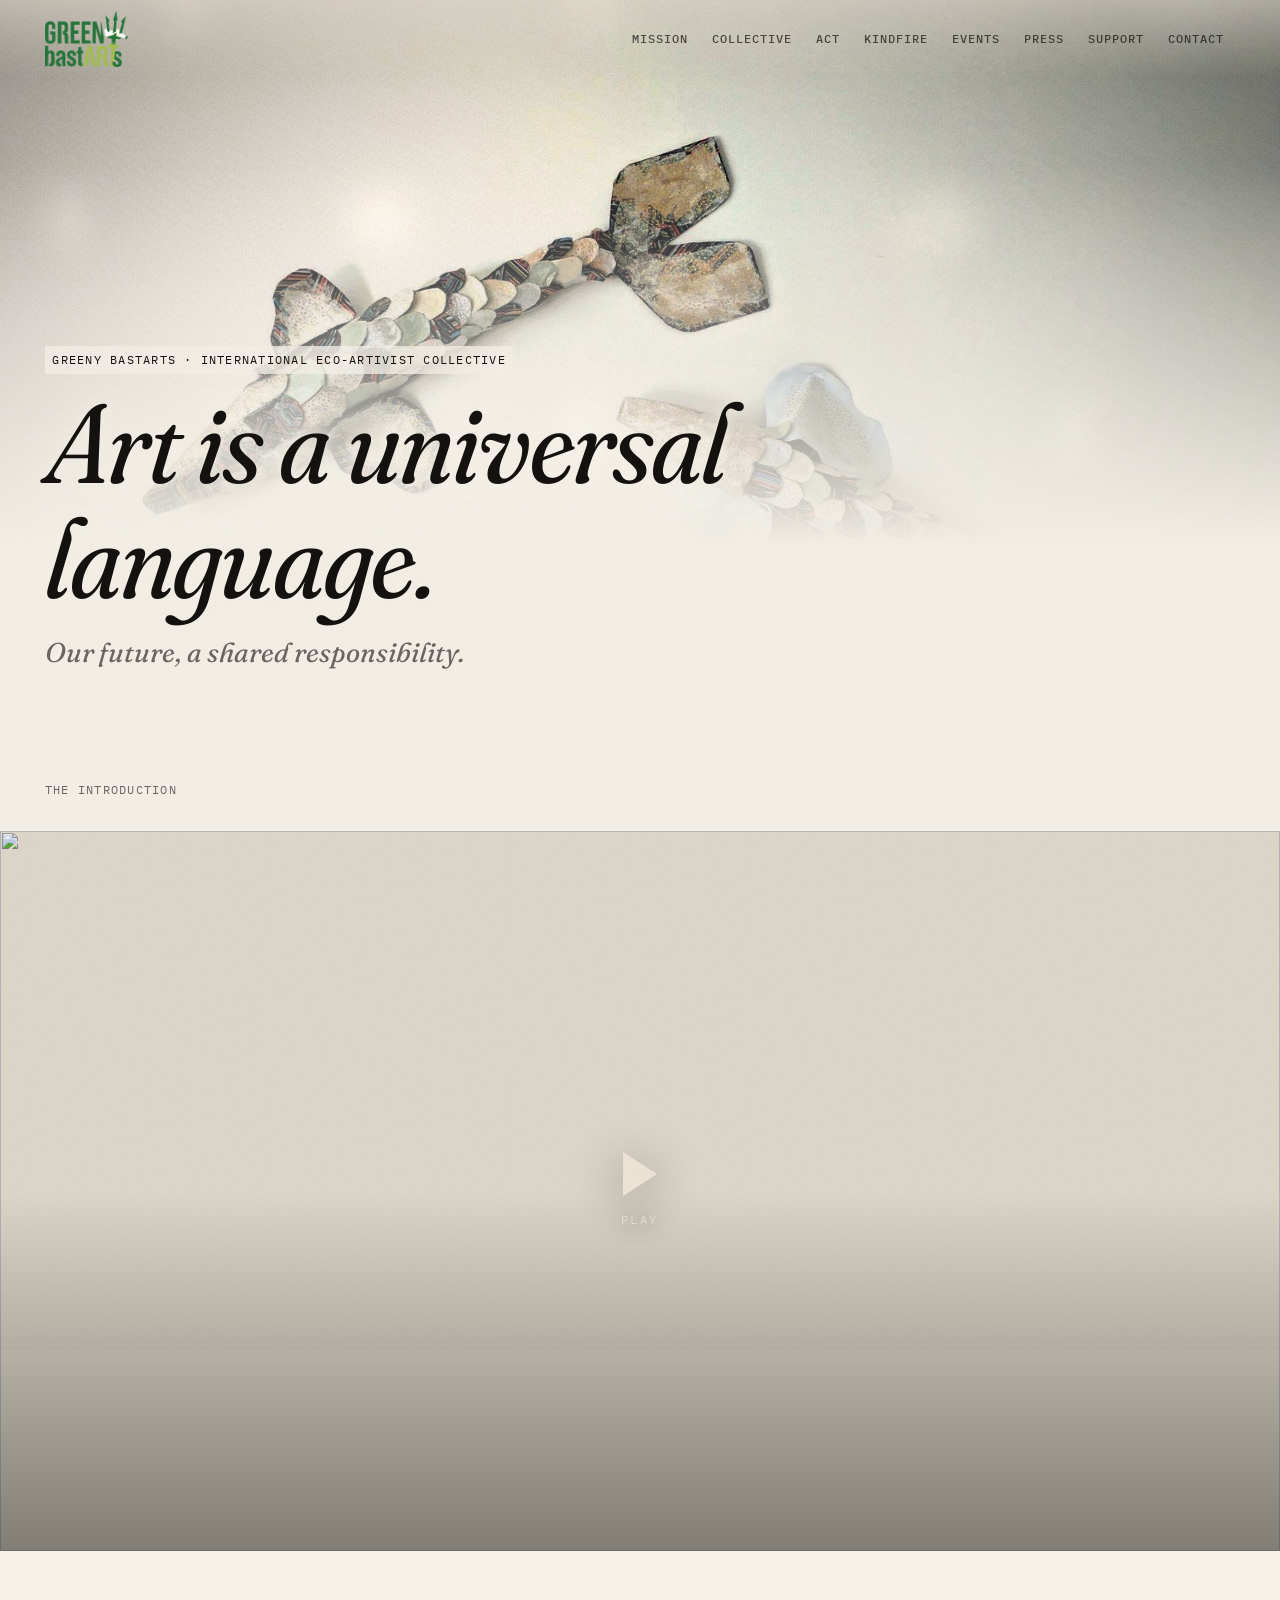
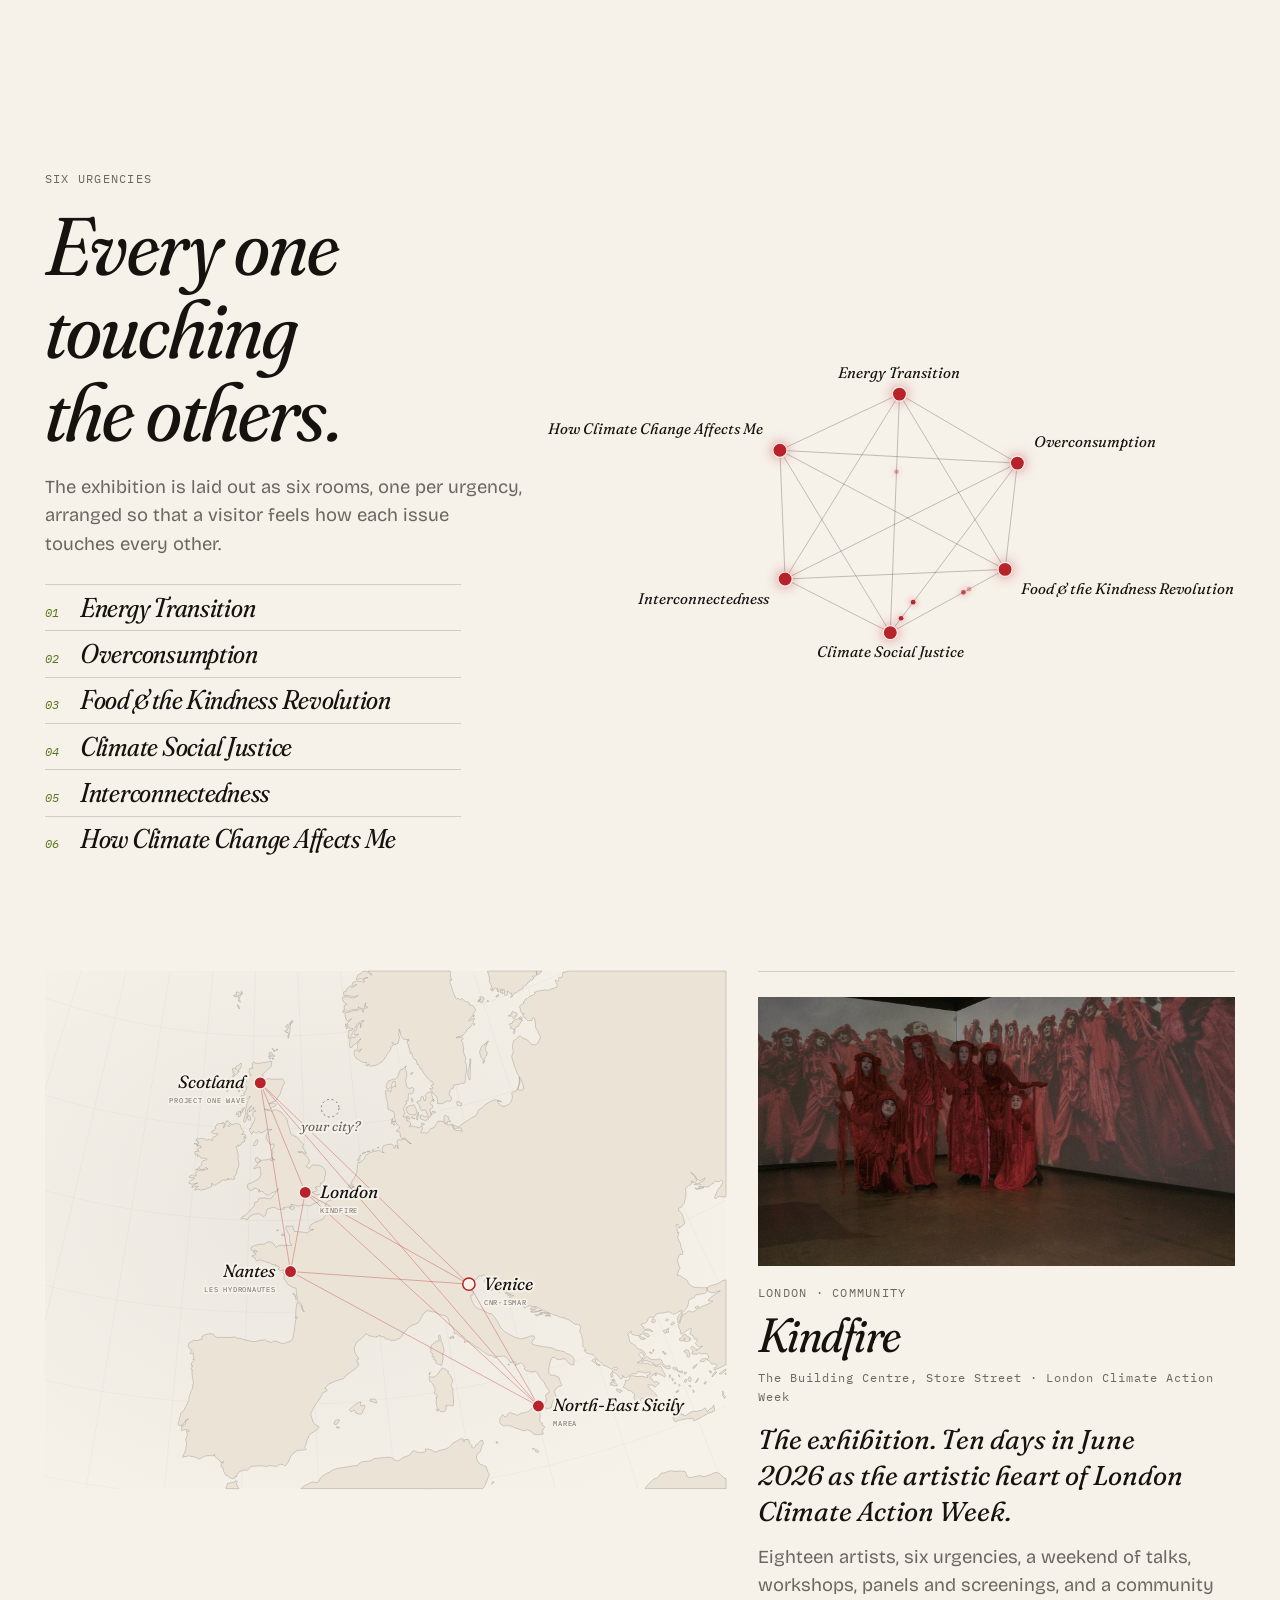
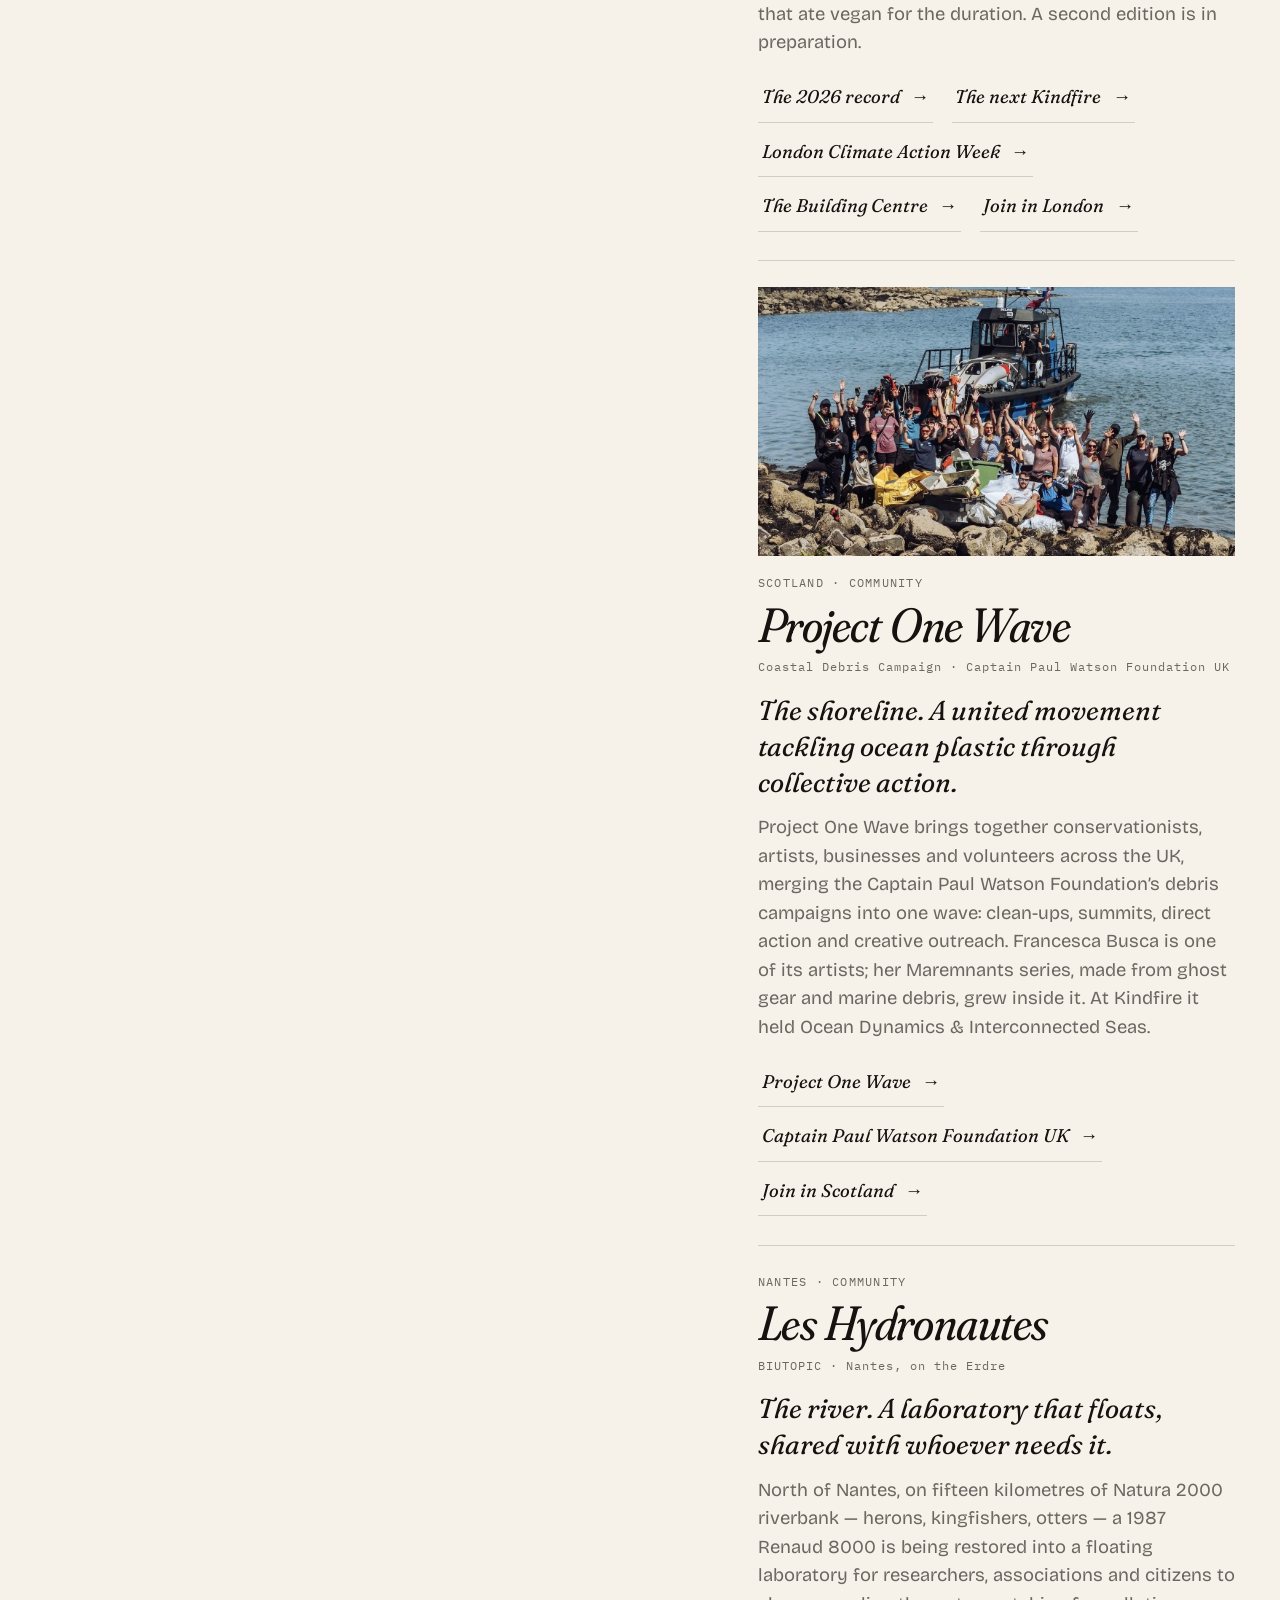
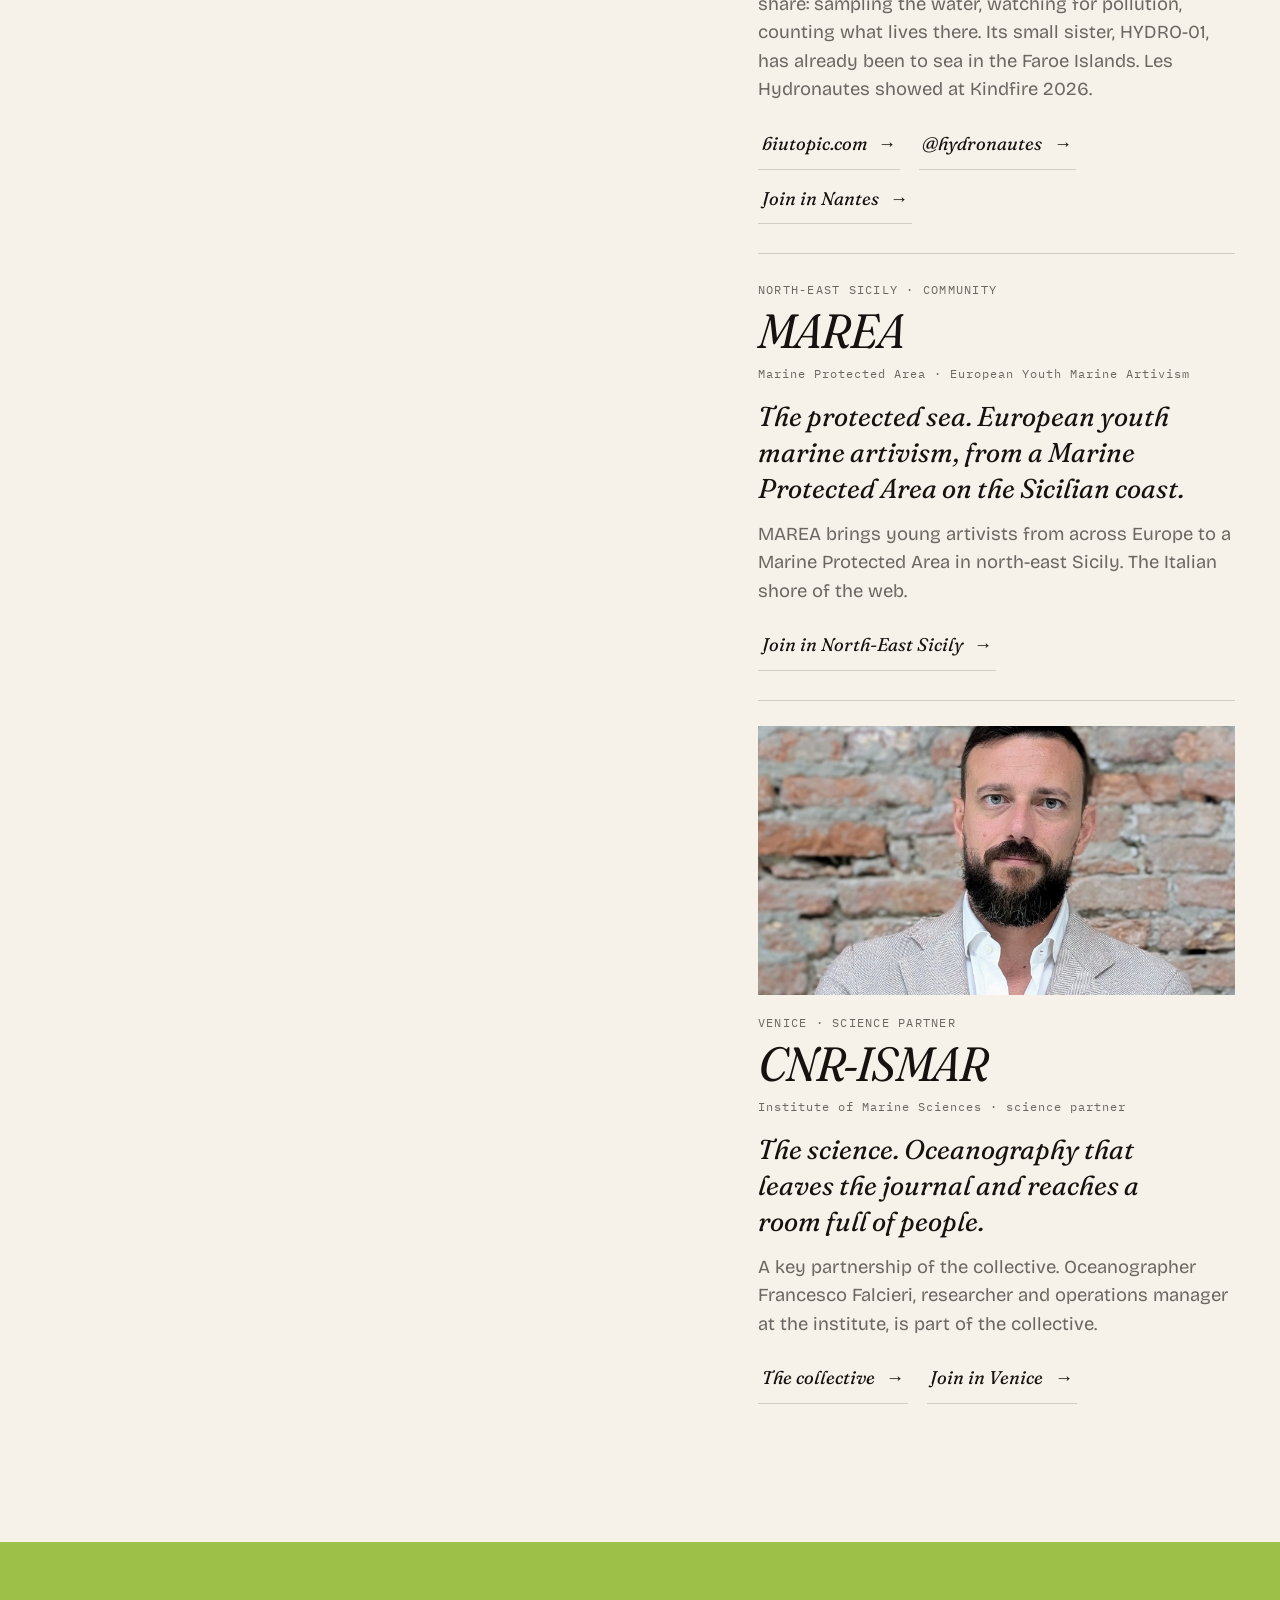
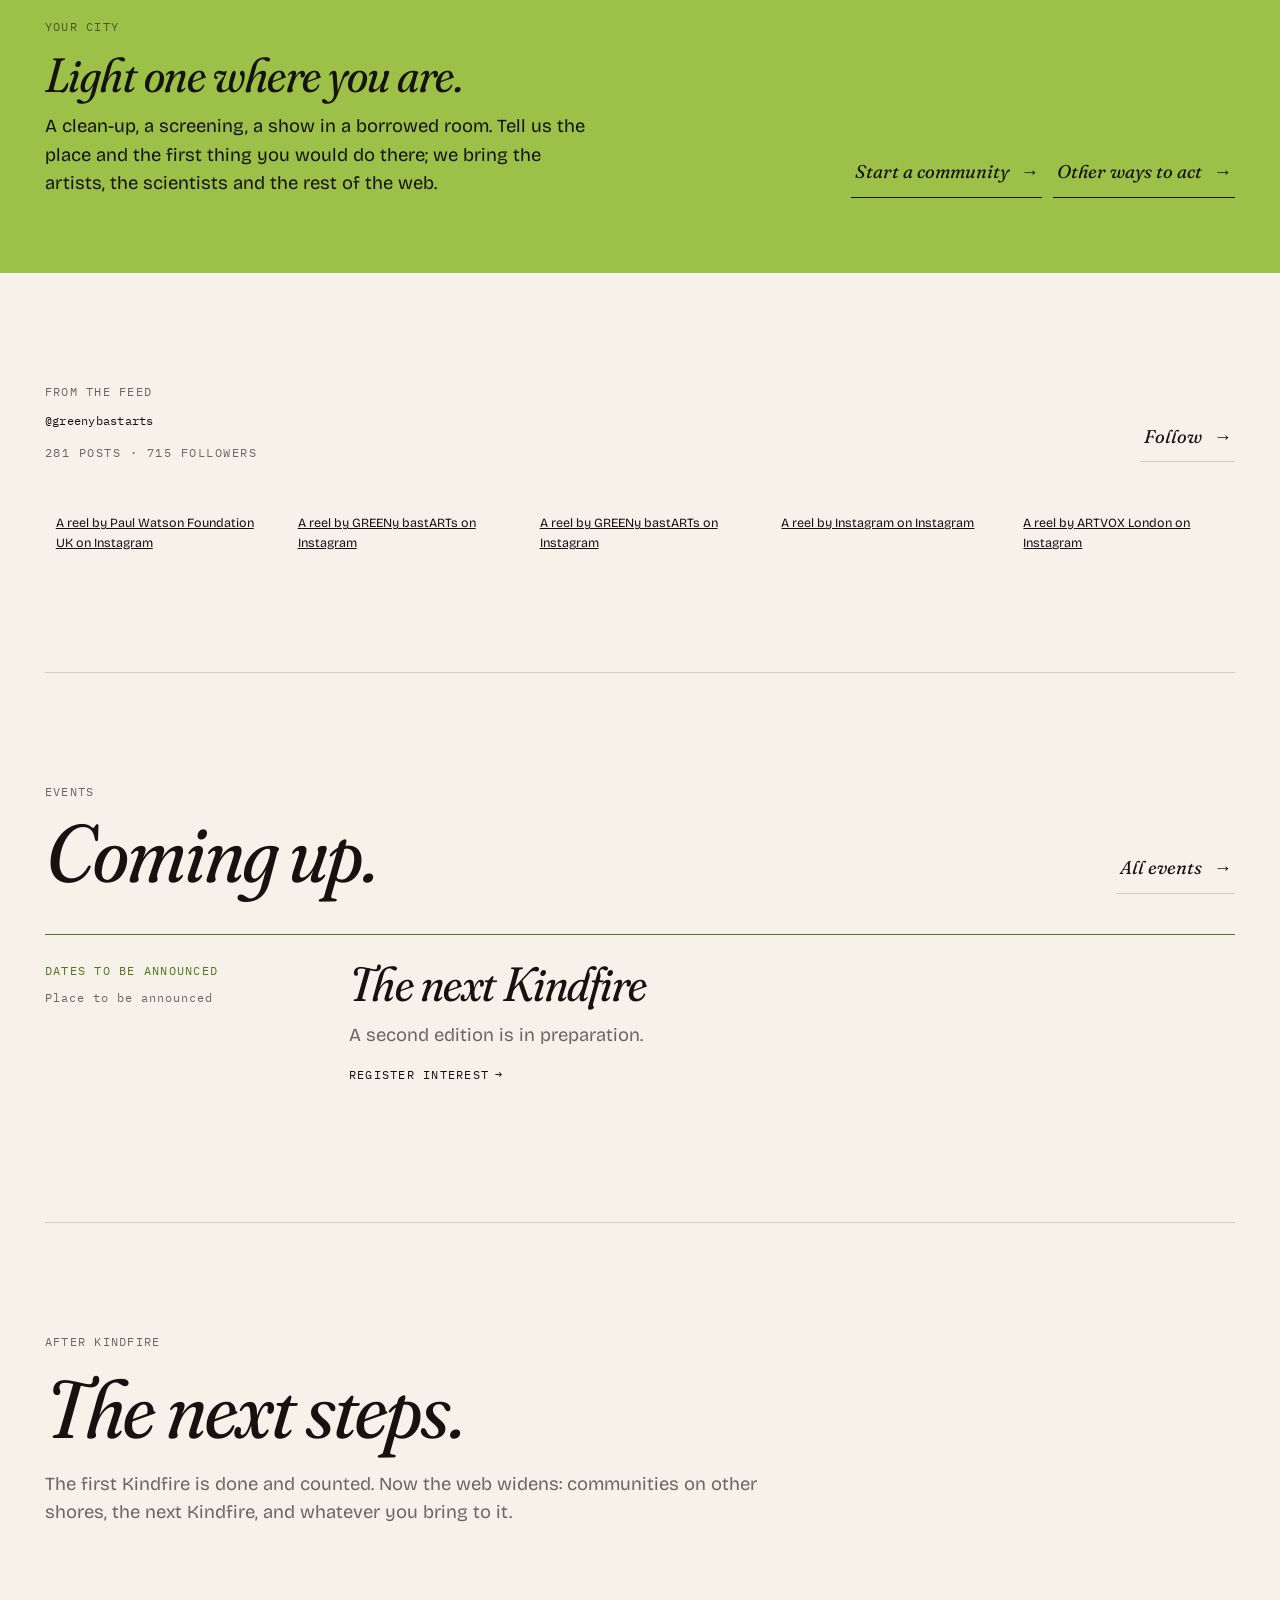
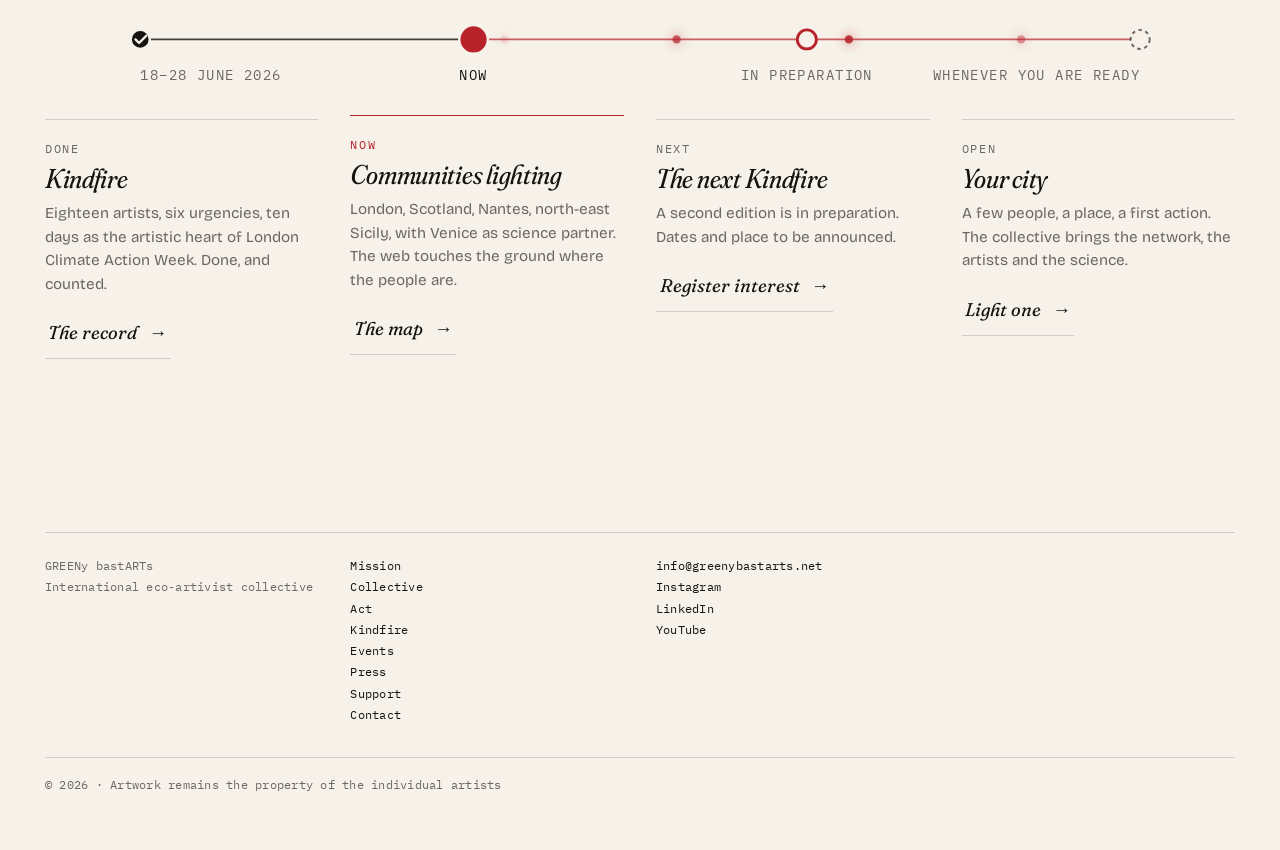
==== commit 95d32582: "Mirror rebuild 2026-09-16 20:00" ====
--- a/index.html
+++ b/index.html
@@ -7,5 +7,4 @@
 </p> <ol class="urg-list" data-astro-cid-c3jeyymq> <li class="u-display urg" data-astro-cid-c3jeyymq>Energy Transition</li><li class="u-display urg" data-astro-cid-c3jeyymq>Overconsumption</li><li class="u-display urg" data-astro-cid-c3jeyymq>Food &amp; the Kindness Revolution</li><li class="u-display urg" data-astro-cid-c3jeyymq>Climate Social Justice</li><li class="u-display urg" data-astro-cid-c3jeyymq>Interconnectedness</li><li class="u-display urg" data-astro-cid-c3jeyymq>How Climate Change Affects Me</li> </ol> </div> <div class="f-7 urg-viz" aria-hidden="true" data-astro-cid-c3jeyymq> <svg viewBox="-280 0 1160 560" class="web" role="img" data-astro-cid-c3jeyymq> <line class="edge" style="--d:0s" x1="300" y1="80" x2="499.2" y2="180" pathLength="1" data-astro-cid-c3jeyymq></line><line class="edge" style="--d:0.07s" x1="300" y1="80" x2="499.2" y2="380" pathLength="1" data-astro-cid-c3jeyymq></line><line class="edge" style="--d:0.14s" x1="300" y1="80" x2="300" y2="480" pathLength="1" data-astro-cid-c3jeyymq></line><line class="edge" style="--d:0.21000000000000002s" x1="300" y1="80" x2="100.8" y2="380" pathLength="1" data-astro-cid-c3jeyymq></line><line class="edge" style="--d:0.28s" x1="300" y1="80" x2="100.8" y2="180" pathLength="1" data-astro-cid-c3jeyymq></line><line class="edge" style="--d:0.35000000000000003s" x1="499.2" y1="180" x2="499.2" y2="380" pathLength="1" data-astro-cid-c3jeyymq></line><line class="edge" style="--d:0.42000000000000004s" x1="499.2" y1="180" x2="300" y2="480" pathLength="1" data-astro-cid-c3jeyymq></line><line class="edge" style="--d:0.49000000000000005s" x1="499.2" y1="180" x2="100.8" y2="380" pathLength="1" data-astro-cid-c3jeyymq></line><line class="edge" style="--d:0.56s" x1="499.2" y1="180" x2="100.8" y2="180" pathLength="1" data-astro-cid-c3jeyymq></line><line class="edge" style="--d:0.6300000000000001s" x1="499.2" y1="380" x2="300" y2="480" pathLength="1" data-astro-cid-c3jeyymq></line><line class="edge" style="--d:0.7000000000000001s" x1="499.2" y1="380" x2="100.8" y2="380" pathLength="1" data-astro-cid-c3jeyymq></line><line class="edge" style="--d:0.77s" x1="499.2" y1="380" x2="100.8" y2="180" pathLength="1" data-astro-cid-c3jeyymq></line><line class="edge" style="--d:0.8400000000000001s" x1="300" y1="480" x2="100.8" y2="380" pathLength="1" data-astro-cid-c3jeyymq></line><line class="edge" style="--d:0.9100000000000001s" x1="300" y1="480" x2="100.8" y2="180" pathLength="1" data-astro-cid-c3jeyymq></line><line class="edge" style="--d:0.9800000000000001s" x1="100.8" y1="380" x2="100.8" y2="180" pathLength="1" data-astro-cid-c3jeyymq></line> <g class="node" style="--i:0" data-astro-cid-c3jeyymq> <circle class="pulse" cx="300" cy="80" r="18" data-astro-cid-c3jeyymq></circle> <circle class="pulse pulse-2" cx="300" cy="80" r="18" data-astro-cid-c3jeyymq></circle> <circle class="core" cx="300" cy="80" r="12" data-astro-cid-c3jeyymq></circle> <text class="label" x="300" y="52" text-anchor="middle" data-astro-cid-c3jeyymq>Energy Transition</text> </g><g class="node" style="--i:1" data-astro-cid-c3jeyymq> <circle class="pulse" cx="499.2" cy="180" r="18" data-astro-cid-c3jeyymq></circle> <circle class="pulse pulse-2" cx="499.2" cy="180" r="18" data-astro-cid-c3jeyymq></circle> <circle class="core" cx="499.2" cy="180" r="12" data-astro-cid-c3jeyymq></circle> <text class="label" x="527.2" y="152" text-anchor="start" data-astro-cid-c3jeyymq>Overconsumption</text> </g><g class="node" style="--i:2" data-astro-cid-c3jeyymq> <circle class="pulse" cx="499.2" cy="380" r="18" data-astro-cid-c3jeyymq></circle> <circle class="pulse pulse-2" cx="499.2" cy="380" r="18" data-astro-cid-c3jeyymq></circle> <circle class="core" cx="499.2" cy="380" r="12" data-astro-cid-c3jeyymq></circle> <text class="label" x="527.2" y="422" text-anchor="start" data-astro-cid-c3jeyymq>Food &amp; the Kindness Revolution</text> </g><g class="node" style="--i:3" data-astro-cid-c3jeyymq> <circle class="pulse" cx="300" cy="480" r="18" data-astro-cid-c3jeyymq></circle> <circle class="pulse pulse-2" cx="300" cy="480" r="18" data-astro-cid-c3jeyymq></circle> <circle class="core" cx="300" cy="480" r="12" data-astro-cid-c3jeyymq></circle> <text class="label" x="300" y="522" text-anchor="middle" data-astro-cid-c3jeyymq>Climate Social Justice</text> </g><g class="node" style="--i:4" data-astro-cid-c3jeyymq> <circle class="pulse" cx="100.8" cy="380" r="18" data-astro-cid-c3jeyymq></circle> <circle class="pulse pulse-2" cx="100.8" cy="380" r="18" data-astro-cid-c3jeyymq></circle> <circle class="core" cx="100.8" cy="380" r="12" data-astro-cid-c3jeyymq></circle> <text class="label" x="72.8" y="422" text-anchor="end" data-astro-cid-c3jeyymq>Interconnectedness</text> </g><g class="node" style="--i:5" data-astro-cid-c3jeyymq> <circle class="pulse" cx="100.8" cy="180" r="18" data-astro-cid-c3jeyymq></circle> <circle class="pulse pulse-2" cx="100.8" cy="180" r="18" data-astro-cid-c3jeyymq></circle> <circle class="core" cx="100.8" cy="180" r="12" data-astro-cid-c3jeyymq></circle> <text class="label" x="72.8" y="152" text-anchor="end" data-astro-cid-c3jeyymq>How Climate Change Affects Me</text> </g> </svg> </div> </div> </section> <script type="module">const w=n=>1-Math.pow(1-n,3),g=matchMedia("(prefers-reduced-motion: reduce)").matches;function F(n){const u=[...n.querySelectorAll(".node")],r=u.map(e=>e.querySelector(".core")).map(e=>({x:+e.getAttribute("cx"),y:+e.getAttribute("cy")})),l=[...n.querySelectorAll(".edge")],h=l.map(e=>{const s=+e.getAttribute("x1"),t=+e.getAttribute("y1"),d=+e.getAttribute("x2"),i=+e.getAttribute("y2"),a=r.findIndex(c=>Math.abs(c.x-s)<.5&&Math.abs(c.y-t)<.5),x=r.findIndex(c=>Math.abs(c.x-d)<.5&&Math.abs(c.y-i)<.5);return[a,x]}),p="http://www.w3.org/2000/svg",m=[];for(let e=0;e<7;e++){const s=document.createElementNS(p,"circle");s.setAttribute("r","4"),s.setAttribute("class","signal"),n.appendChild(s),m.push({el:s,e:Math.floor(Math.random()*h.length),t:Math.random(),v:.0035+Math.random()*.004,dir:Math.random()<.5?1:-1})}const o=r.map(e=>({...e}));let y=0;const M=performance.now(),f=()=>{y=requestAnimationFrame(f);const e=(performance.now()-M)/1e3,s=g?0:1;for(let t=0;t<o.length;t++)o[t].x=r[t].x+Math.sin(e*.37+t*1.7)*14*s,o[t].y=r[t].y+Math.cos(e*.29+t*2.3)*11*s,u[t].setAttribute("transform",`translate(${(o[t].x-r[t].x).toFixed(2)} ${(o[t].y-r[t].y).toFixed(2)})`);if(l.forEach((t,d)=>{const[i,a]=h[d];t.setAttribute("x1",o[i].x.toFixed(1)),t.setAttribute("y1",o[i].y.toFixed(1)),t.setAttribute("x2",o[a].x.toFixed(1)),t.setAttribute("y2",o[a].y.toFixed(1))}),!g)for(const t of m){t.t+=t.v,t.t>=1&&(t.t=0,t.e=Math.floor(Math.random()*h.length),t.dir=Math.random()<.5?1:-1);const[d,i]=h[t.e],a=t.dir===1?o[d]:o[i],x=t.dir===1?o[i]:o[d],c=w(t.t);t.el.setAttribute("cx",(a.x+(x.x-a.x)*c).toFixed(1)),t.el.setAttribute("cy",(a.y+(x.y-a.y)*c).toFixed(1)),t.el.style.opacity=String(Math.sin(t.t*Math.PI))}};return f(),()=>{cancelAnimationFrame(y),m.forEach(e=>e.el.remove())}}let b=null;function v(){const n=document.querySelector("[data-urgencies]:not([data-bound])");if(!n)return;n.dataset.bound="1";const u=n.querySelector("svg.web");new IntersectionObserver(r=>r.forEach(l=>{l.isIntersecting&&(n.classList.add("is-viz"),b||(b=F(u)))}),{threshold:.3}).observe(n)}document.addEventListener("astro:page-load",v);document.addEventListener("astro:before-swap",()=>{b?.(),b=null});</script>  <section class="atlas shell" aria-labelledby="atlas-h" data-astro-cid-j7pv25f6> <h2 class="vh" id="atlas-h" data-astro-cid-j7pv25f6>The map</h2> <div class="tess atlas-in" data-astro-cid-j7pv25f6> <div class="f-7 map-col" data-astro-cid-j7pv25f6> <figure class="map-fig" data-atlas data-astro-cid-j7pv25f6> <svg class="map" viewBox="0 0 1000 760" role="img" aria-label="Map of western Europe with the collective's communities marked" data-astro-cid-j7pv25f6> <defs data-astro-cid-j7pv25f6> <radialGradient id="sea" cx="40%" cy="45%" r="70%" data-astro-cid-j7pv25f6> <stop offset="0" stop-color="rgba(22,18,15,0.05)" data-astro-cid-j7pv25f6></stop> <stop offset="1" stop-color="rgba(22,18,15,0)" data-astro-cid-j7pv25f6></stop> </radialGradient> </defs> <rect class="sea" width="1000" height="760" fill="url(#sea)" data-astro-cid-j7pv25f6></rect> <path class="grat" d="M0,173.9L52.9,0M0,514.3L11.6,464.5L119.4,0M60.4,760L105.4,483L183.8,0M175.3,760L200.2,495.2L246.9,0M288.7,760L295.7,500.9L309.1,0M401.8,760L391.3,500.3L371.2,0M515.4,760L486.7,493.2L433.6,0M630.7,760L581.4,479.8L496.8,0M748.8,760L674.9,460.1L561.6,0M870.8,760L767,434.1L628.6,0M998.2,760L857.1,402L698.5,0M1000,480.4L944.8,364L772.3,0M1000,266.8L850.8,0M1000,99.1L935.5,0M0,742.1L5.4,743.2L61.5,753.3L107.7,760M560.1,760L572.6,758.4L628.9,749.5L684.9,738.7L740.4,726L795.5,711.4L850.1,695L904.1,676.8L957.5,656.8L1000,639.2M0,601L32,607.9L83.6,617.2L135.4,624.7L187.5,630.5L239.7,634.5L292,636.8L344.4,637.3L396.8,636.1L449.1,633.1L501.3,628.4L553.2,621.9L605,613.7L656.4,603.7L707.4,592.1L758.1,578.7L808.3,563.6L857.9,546.9L906.9,528.5L955.3,508.5L1000,488.2M0,461.6L11.6,464.5L58.3,474.5L105.4,483L152.7,489.9L200.2,495.2L247.9,498.8L295.7,500.9L343.5,501.4L391.3,500.3L439.1,497.6L486.7,493.2L534.1,487.3L581.4,479.8L628.3,470.7L674.9,460.1L721.2,447.9L767,434.1L812.3,418.8L857.1,402L901.3,383.7L944.8,364L987.7,342.8L1000,336.2M0,322.6L0.1,322.6L42.1,333.1L84.4,342.2L127,349.8L169.9,356.1L212.9,360.8L256.1,364.2L299.3,366.1L342.6,366.5L385.9,365.5L429.1,363L472.2,359.1L515.2,353.7L558,346.9L600.5,338.7L642.7,329.1L684.5,318L726,305.6L767,291.7L807.6,276.5L847.6,260L887,242.1L925.8,222.9L964,202.4L1000,181.4M0,182.3L34.9,192.3L72.6,201.7L110.5,209.8L148.6,216.7L187,222.3L225.5,226.6L264.2,229.5L302.9,231.2L341.7,231.6L380.5,230.7L419.2,228.5L457.8,225L496.3,220.2L534.6,214.1L572.6,206.7L610.4,198.1L647.9,188.2L685.1,177.1L721.8,164.7L758.1,151L793.9,136.2L829.2,120.2L864,103L898.2,84.7L931.7,65.2L964.5,44.6L996.7,22.9L1000,20.5M0,39.4L4.6,41.1L37.2,51.6L70.1,61L103.3,69.3L136.7,76.5L170.4,82.5L204.3,87.4L238.3,91.2L272.4,93.9L306.6,95.4L340.8,95.7L375,94.9L409.2,92.9L443.2,89.8L477.2,85.6L511,80.2L544.6,73.7L577.9,66.1L611,57.4L643.8,47.5L676.2,36.6L708.2,24.6L739.9,11.5L765.2,0" data-astro-cid-j7pv25f6></path> <path class="land" d="M690.4,71.5L691.6,71.8L692.4,71.3L693.1,70.5L695.2,70.2L700.7,71.8L701.4,72.5L699,73.8L698.7,75L698.3,75.9L697.7,76.4L696.8,78.2L695.6,80.1L695.5,81L692.3,82L690.8,83.1L689.9,85L690.3,88L690.1,90.5L689.3,91.7L688.3,92.2L687.7,91.5L687.6,90.6L688.8,86.7L688.9,85.5L687.6,85.5L686.3,84.8L683.8,84.2L683,83.4L683.5,83.1L683.9,82.6L684.1,81.6L684,80.6L681.4,78.3L682.1,77.5L683.2,77.3L684.5,77.7L685.3,76.4L685.8,76L686.8,76.1L686.9,73.9L688.6,72.6L689.4,71.7ZM927.9,652.3L929.4,651.9L931.3,651.1L931.7,650.8L932.4,648.8L933.9,648.2L935.1,649.5L933.9,650.7L933.7,651.3L934.1,651.5L935.5,651.6L937,650.7L937.6,651.9L938.2,652.8L939.3,653L940.2,652.8L942.1,651.8L943.8,650.8L945.5,649.3L947.3,648.1L953.4,646.1L956.2,646.9L960.3,645.5L964.4,644.9L966.2,643.5L969.4,641.6L970.1,641.9L971.2,645.8L971.8,646.8L973,646.9L973.8,646.3L974.5,644.6L977,642.5L979.9,641.3L981.4,637.8L982.1,637.4L982.1,638.7L982.9,641.7L983.1,643.6L983.4,645L982,646.3L979.5,647.5L974.8,649.1L970.4,651.4L962.3,656.1L953.9,660.2L952.6,660.2L952,658.5L951.3,657.5L950.4,656.9L947.5,657.3L944.5,657.1L934,659.2L931.4,659.5L927.7,661.3L926.3,661.8L925.1,661.6L924,660.8L922.5,657.8L921.9,654.5L922.4,653.4L923.1,654.2L924.2,654.2L924.8,652.9L924.3,651.5L924.2,650.1L925.1,650.4L926.4,652.2ZM885.8,567.1L888,569.5L889.4,570L892,570.3L893.2,570.1L897.7,570.7L902.3,569.3L903.1,569.7L904.2,571L905.6,571.9L906.2,572.8L906.1,574L908,577L910.3,579.6L912.5,580.4L914.8,580L916.8,579.2L917.6,579.6L918.4,582.3L917.9,583.7L917.3,584.2L916.6,584.2L915.8,583.8L915.1,583.7L913.9,584.1L912.6,583.3L910,582.7L909.3,582L908.7,580.6L907.4,580L905.8,578.4L904.9,578.2L904,577.4L903.8,577L900.6,577.9L898.1,578.9L895.5,578.6L893.8,576L892.2,575.8L890.9,575.3L889.7,574.5L886.9,573.3L884,572.3L881.4,572L878.9,572.1L877.3,573.7L876.1,573.9L875.7,573.4L877.7,571.3L880,567.9L882,566.4L883,565.9ZM648.9,107.8L648,108.8L647.9,110.8L647,111.4L646.4,112.3L647.7,118.2L650.1,119.9L649.3,120.5L648.6,121.4L648.3,122.5L648.4,124.8L646.4,126.7L645.8,127.8L645.1,130.2L645.3,133.2L644.4,134.8L643,135.5L643.2,132.9L643.7,130.7L642.3,129.7L641,127.8L639.8,126.5L639.9,124.6L638.7,121.8L638,119L638.5,117.2L639.3,115.8L640.2,112.6L641.5,110.2L643.8,108.5L645.2,109L645.2,107.1L645.9,106.4L646.8,106.6ZM569.3,185.7L569.8,188.4L569.6,189.3L569.2,189.9L567.8,190.7L566.7,191.8L565.8,193.3L565.8,195.3L566.9,196.5L568.8,196.9L569.8,199.5L568.6,201L565.4,203.1L565.7,206.3L566.3,208.7L566.6,210.5L566.8,213.1L564.2,214.8L561.6,211.4L561.3,209.8L560.3,208.2L559.9,206.7L558.8,204.4L556,204.3L554.9,204.4L553.5,205.1L553.2,205.1L550.7,202.1L550.3,198.4L549.1,196.7L548.7,195.9L548.6,195L547.7,194.4L546.7,194.2L545.9,192.2L546.8,191.5L549.5,191.2L550.3,190.9L550.9,190.4L552.3,186.6L552.1,185.9L552.1,184.9L554.3,184.1L555.6,185.1L555.8,187.3L556.5,189.9L558,190.4L558.6,190.4L558.7,188.3L559,187.2L559.4,186.6L559.2,184.7L558.7,183.7L557.8,183.1L559.9,180.3L562.3,178L563.8,177.6L565.4,177.7L567,178L567.9,178.3L568.5,179L567.9,181.2L567.9,182.3ZM541.4,196.1L542.3,197.4L543.6,200.2L545.5,203.3L545.2,204.8L545.9,206.5L545.9,208.4L543.9,211L541.1,211.6L538,211.1L533.6,209.8L533.1,208.7L532.4,208.2L530.8,205L530.1,200.7L532,199.9L536,197.1L537.1,197.2L538.3,198.1L539.6,197.9L541,196.1ZM463,637.8L465.1,638.5L467.2,637.6L468.3,637.7L469.5,638L469.9,639.8L469.1,641.8L467.9,643.8L466.8,646.1L466.1,648.6L464.3,650.2L462.6,651.2L458.8,649.7L456.6,649.4L456,648.8L455.2,646.1L454.3,645.3L452.8,645.1L451.6,645.8L450.1,647.4L449.1,646L447.8,645.8L447.2,645L447.1,643.9L455.3,636.7L457.7,635L462.9,632.9L463.8,633L463.2,634.1L463.2,634.5L463.9,635L463.8,635.8L463.2,636.5ZM593.3,591.3L594.6,592.8L598.1,599.5L598.6,600.9L598.4,602.6L598,603.8L596.3,607.7L597.2,610.6L598.3,612.3L598.8,614.3L598.8,616.9L600,632.5L599.8,635.3L599.8,637.7L598.3,638.8L596.1,638.3L593.3,637.4L592.1,637.7L591,638.4L589.9,638.1L588.8,637.5L589,643L588.1,645.3L586.6,647L584.9,647.3L583.1,647.2L581.6,647.4L580.3,646.6L579.1,644.9L577.4,642.9L575.6,640.6L575.1,638.3L574.1,633.2L574.3,632L574.7,630.8L574.6,628.5L574.1,626.5L574.4,625.7L575.4,626.3L575.9,626L575.7,625L575.6,623L574.3,621.6L572.4,621.4L572,619.8L571.9,618.1L572.7,616.9L572.8,615.4L572.2,611L570.6,609.6L569.8,607.2L568.9,605.8L567.4,604.4L565.9,603.3L564.8,602.2L564.2,599L564.2,596.2L564.5,595L565,595.1L566.5,596.3L567.6,596.4L569.8,596.4L571.9,595.6L574.3,594L576.5,592.2L579.4,587.2L581.5,586L582.4,584.7L582.5,583.1L583.4,582.6L584.8,583.9L586.2,583.8L588.5,584.6L589.6,585.7L590.6,587L591.4,587.4L592.3,587.7L592.5,588L591.9,588.4L591.5,590.2L592,590.6ZM581.5,540.2L581.7,544.1L582.2,545.2L583.1,546L583.6,546.8L585.9,557.2L585.9,558L584.2,562.7L583.9,564L584.6,569.3L584.4,570.7L583.8,572.3L583,577L582,579.2L577.9,577.4L575.5,576.7L574.3,575.7L573.5,575L573.7,573.9L574.6,572.6L574.6,571.7L572.1,571.1L570.9,570.6L570.8,569.5L571.3,567.6L570.7,566.2L569.4,566.5L568.3,566.4L568.1,565.6L568.6,564.5L569.4,563.1L569.2,561.7L567.9,561.3L566.6,560.3L566,558.8L566.7,557.6L567.8,556.7L566.7,555.3L565.9,555.4L565.4,555.1L565.7,554.3L566.5,553L567.5,549.5L569.3,547.6L572.6,546L573.6,545.4L574.2,544.1L575.1,543.2L576.2,543.1L577.5,543.4L578.2,543.8L578.7,543.2L578.8,541.7L578.3,540.4L577.9,536.9L578.2,534.9L579.2,534.6L580.4,535.5L580.4,536.5L581.2,538.7ZM731.2,636.4L730.5,639.9L730.1,641.2L726.9,649.9L726.8,651.7L726.9,653.7L726.8,655.4L726.5,657.2L726.3,659.3L726.9,661.5L727.5,662.5L728.3,663.1L729.4,663.5L730.4,664.3L729.5,665.6L731.3,667.1L732.7,668L733.1,669.1L733.4,670.2L731.6,672.9L731,674.2L730.7,675.8L730.8,677.3L731.4,678.6L731.6,679.9L729.2,680.3L726.6,680.1L724.3,681.1L720.4,680.4L719.1,680.4L717.8,680.1L713.7,676.1L711,674.7L708.1,673.7L705.6,674.2L703,675L700.6,674.6L695.3,672.4L689.9,671L687.4,669.8L686.3,668.9L685,668.4L682.1,668.2L679.2,667L678.1,667.2L675.7,667.9L674.4,668.1L673,667.7L670.2,666.2L668,663.7L667.4,662.6L667.8,659.1L668.4,655.8L669.4,654.7L670.6,653.8L671.2,652.7L671.7,651.5L674.8,654.1L676.1,654.7L677.1,654.2L678.9,652.7L678.7,651.4L680.6,649.3L683.3,648.7L684.7,648.7L685.7,650L686.8,650.1L688.1,650.1L692.8,651.9L694,652.1L695.2,651.9L698,650L700.3,649.1L705.4,648.5L708,647.2L709.9,646.7L712.4,644.9L714,642.7L715.1,642L716.2,641.6L719.1,640.9L722.1,640.6L723.2,639.9L723.8,638.5L724.9,637.7L726.3,637.8L729.1,634.9L730.5,634.5L732.1,634.9ZM332.4,136.2L332.5,138.5L332.3,139.2L332,140L330.9,141.5L328.1,143.7L322.8,148.8L319.7,151.3L319.2,152.5L319,154.2L320.8,154.6L321.5,155.2L321.1,156L318.3,159L317.4,161.7L319.6,161.6L321.3,161.1L324.8,159.5L328.1,158.2L329.7,158.2L332.7,159.2L333.4,159.2L334.7,158.7L336,158.7L344.9,158.9L347.4,158.3L349.1,159L350.5,160.7L351.8,163.9L351.8,164.4L351,165.9L349.6,167.8L348.3,170.3L348,171.7L347.8,173.2L347.4,174.6L344.9,181.1L342.5,184.7L341.4,187.3L340,189.4L338.7,190.6L337.3,191.5L333.2,192.4L332.1,193L330.8,194.2L329.3,194.7L331,194.6L332.6,194L335.7,193.8L339.2,195.9L338.9,197.7L337.5,199.1L334.3,199.3L331.3,202.4L329.9,203.3L328.5,203.8L326.7,203.7L323.4,202.8L322,202L323.3,203.3L324.7,204.1L333.2,205.9L333.7,205.7L336.4,203.9L340,203.8L346.9,207.1L348.9,209.7L351.8,213.3L353.4,214.7L354.5,216L355.2,218L356.7,224.4L358.4,230.7L360.6,237.5L361.5,239.3L362.8,240.6L369.1,243.5L370.5,244.5L373,247.4L375.4,250.4L377.7,252.7L380.1,254.6L379,255.6L378.3,257.3L379,259.4L380,261.4L382,264.7L383.9,268.2L383.2,267.7L382.6,267.4L381.6,267.5L380.8,267.4L379.1,266.3L377.5,265L374.5,265.7L372.8,265.5L371.3,265.5L374.2,266.2L377.2,266.2L384.2,272L386.7,275.4L388.2,280.1L387.4,282.3L386,283.7L384.7,285.4L383.5,287.2L387.4,289.7L388.2,289.5L389.1,289.1L389.8,288.2L391.1,286L391.8,285.2L394.1,284.8L396.1,284.8L398.1,285.2L399.8,285L403.4,285.7L405.2,286.5L409.9,289.9L411,291.9L411.6,294.5L411.9,297.5L411.3,300.2L410.6,302.7L410.2,305.9L409.9,307.1L409.5,308L407.2,310.6L405.6,311.7L404.9,311.3L404.2,311.4L404.2,312L405,313.2L405.1,314.8L403.7,316L402.3,316.5L399.8,316.1L396.5,318.3L399.1,319.3L399.6,320.4L399.1,322.5L397.6,323.5L395.9,323.9L394.2,324.1L392.7,324.7L391.4,325.7L393.1,325.1L394.4,325.5L395.2,327.2L395.9,327.6L399.4,328.2L401.5,328.1L405.5,327.4L407.5,327.3L408.2,327.6L408.3,329L408.2,332.5L407.7,333.2L402.5,336.4L401.4,338.6L401.2,339.8L398,339.8L396.6,341.1L394,342.1L392.1,343.1L390.2,344.4L388.5,344.8L381.6,343.7L377.3,344L371.7,345.4L370.2,345.2L368,344.1L365.7,343.4L363.1,343.1L360.9,342.1L362.3,344.1L359.2,346.1L357.8,346.5L356.3,346.5L353.3,347.1L350.5,346.9L350.9,348.3L351.7,349.5L351.1,350L350.4,350.2L345.1,349.3L344.3,349.5L343.7,350.3L341.7,349.9L339.8,348.5L337.7,347.5L335.7,347L333.9,347.2L327,349.5L325.6,351.7L324.9,355L323.9,357.8L322.2,360L320.3,360.3L318.4,358.7L315,357L313.8,355.8L313.4,355.8L313,356.2L311.7,356.7L310.2,356.6L308.1,357.1L304.2,358.3L302.6,359.2L299.3,361.7L298.6,362.4L297.3,365L295.4,365.4L293.8,363.7L291.9,363L289.9,363.5L288.6,364.3L288.1,363.6L288.1,362.2L289.6,360.4L293.6,359.3L297.1,355.9L298.9,353.9L299.6,352.7L300.5,352L301.5,351.7L302.1,350.4L307,345.3L307.4,344.1L307.7,342L308.1,339.9L312,338.7L313.9,334.3L314.4,334L319.7,333.3L323.7,333.4L327.6,334.3L329.6,334.4L331.6,334L333.2,332.9L335.9,328.7L337.4,326.8L339.2,325.1L340.8,323.2L343.4,319.6L341.6,320.8L339.5,322.8L338.3,323.9L334.3,325.1L332.6,326.2L329.6,328.8L329,329.1L324.5,328.4L321.1,325L319.1,323.6L318.1,323.4L317.2,323.8L315.2,324.2L313.3,324.1L314.3,322.5L315.7,321.6L312.6,321L311.8,320.5L310.8,319.4L308.4,319.2L307.3,319.4L305.2,320.8L302.1,322.3L298.5,320.1L297.8,319.1L297.8,317.3L297.3,315.8L296.3,315.3L297.7,313.5L299.3,312.3L302.8,311.1L308.2,308.3L311.1,307.1L313.9,305L315,303.7L315.9,301.9L316.7,299.7L317.9,297.9L316.8,297.5L316.3,296.1L316.5,294.7L316.9,293.5L316.5,292L315.8,290.4L315.8,289.2L316,287.8L314,287.9L311.9,288.3L310,289.2L308.1,290.4L306.5,290.6L306.6,289.5L307.3,288.3L309.1,286.6L311.2,285.1L311.9,283.9L312.4,282.6L313.4,281.6L316,279.6L320.9,277.4L321.6,277.3L323.5,277.6L325.4,277.3L327,276.4L328.7,276.3L332.4,278.7L331.3,275L332.9,274.2L335.3,277.4L336.1,277.8L338,277.3L337.2,276.7L336.4,276.7L335.3,276.2L334.5,275.1L332.9,271.8L333,269.9L334,267.8L335.1,265.9L334.2,265.5L333.4,264.8L333.3,262.9L333.5,261.2L335.5,259.7L336.1,257.5L336.4,255L336,253.9L334.1,254.1L333.1,254.5L332.2,255.3L331.3,255.2L328.9,252.5L327.5,250.4L325,246L324.7,243.4L326.7,237.8L329.8,234.2L333.4,232.9L332.7,232.7L327.2,232.6L325.4,233.1L323.7,234.5L322.7,235L321.8,235.1L320.8,235.8L320,236.9L319,237.5L317.2,237.3L316.3,237.5L315.7,236.9L315.2,235.9L314.4,235.6L313.7,235.9L312,237.2L310.3,238L308.3,237.1L305.6,235.5L305.1,236L304.5,237.5L304.1,239.7L302.3,237.7L300.7,235L300.2,233.4L300.3,231.6L301.1,230.8L302.1,231.5L303.6,227.2L306.5,221.6L307.5,220L308.2,217.8L308.2,216.4L307.6,215.2L305.1,212.4L305.2,210.1L305.5,207.6L306.2,206.2L306.5,205.9L309.9,206L308.6,205.2L306.1,202.9L306.1,202.1L306.8,200L306.5,200.2L305.9,201.1L304.8,203.4L304.1,204L302.3,204.5L301.9,205.6L301.6,205.9L300.6,206L300.3,207.1L300.1,207.2L299.9,206L299.9,204.1L300.4,202.3L301.1,200.9L303.8,197.9L302.5,198.8L299.4,201.6L297.9,203.5L297.5,204.1L297.3,204.7L297.3,205.3L297.9,208.7L297.6,210.2L294.7,220.4L294.1,221.5L293.7,222L293.2,222.1L292,221.8L291.4,221L291.4,220.2L291.7,218.9L293,214L293.5,212.7L294.3,211.4L295.8,209.3L295.8,209.1L294.8,209.5L294.3,209.4L294.1,208.9L294.5,202.4L295.4,200.3L295.8,197.1L296.6,194.5L297.5,192.5L298.2,190.1L299.1,189L299.5,187.3L300.5,185.5L301.4,183.6L301,183.7L295.7,188.6L294.3,189.5L292.5,189.2L291.1,188.5L290.1,187.3L289.7,185L288.4,184.9L287.3,184.4L287.3,184.2L288.8,182.9L291.2,182.6L293.5,180.7L291.5,179.3L291.7,178.9L293.5,177.8L295.7,174L296.3,170.5L295.3,168.8L295,167.7L293,166.4L292.7,164.8L293,164L293.7,163.2L294.7,162.6L296.3,162L294.9,161.2L294.4,160.4L294,159.3L294.1,158.6L294.9,155.6L295.4,154.4L296.3,152.9L300,153.1L300.4,152.4L300.9,152.4L302.8,153.1L302.5,152.4L299.5,148.5L299.2,147.8L300.2,145.9L300.3,145L300.2,144L300.5,143.3L301.5,142.9L304.4,143.1L305.2,142.8L304.9,141.8L304.2,140.5L304.1,139.4L304.3,138.5L304.4,136.5L304.5,135.7L305.3,134.5L305.9,134.1L306.6,133.9L308.3,134.4L308.9,134.9L309.6,136.2L310.1,136L312.1,134.8L312.8,134.6L313.6,136.1L317.1,135L321.7,134.5L324.5,133.7L327.5,133.5L330.3,132.6L333.2,133L333.3,133.5L333.1,134.3ZM269.2,228.3L270.4,228.6L271.6,227.8L273,225.1L273.9,225L274.9,225.2L276.9,225L280.4,223.9L281.9,223.9L284.1,224.7L285.7,224.8L287,226.8L287.7,229.9L289.4,233.1L291.7,235.8L291.7,237.4L290.8,238.3L289,239.3L289,240.5L290.1,239.9L291.1,239.7L293.6,240L294.4,241.3L294.9,243L295.2,244.5L294.9,246.1L294.3,245.6L293.7,244.1L293,243.4L292.1,243.1L292.4,245L292.1,247.6L292.5,247.9L293.7,248L292.8,250.6L291.2,251.3L289.3,251.5L288.8,252.4L288.5,253.6L287.4,255.3L286.1,256.3L284.5,256.1L283,255.2L283.6,256.2L283.9,257.2L282.7,257.4L281.5,257.2L280.9,257.8L280.7,259.1L281.1,260.7L281.9,261.8L282.4,264.4L282.9,267.3L283.6,269L283.7,271.1L283.5,272.2L283.6,274L283.2,274.7L283.4,276.5L284.3,280.2L284.6,282.2L284.7,286.6L284,288.3L282.9,289.8L282.2,291.6L281.7,293.6L281.2,296.9L278.9,300.6L278,301.5L276.9,302L279.1,304.7L277.2,305.9L275.1,306.1L272.9,305.4L271.5,305.4L270.2,306.2L269.7,306.7L269.3,306.4L268.5,304.2L267.8,306.4L266.4,307L264.2,306.8L260.5,307.1L259,307.7L258.4,308.7L257.8,309.8L257.2,310.4L256.5,310.7L253.6,311.4L253,311.7L251.5,313.5L249.7,314.5L248.3,314.7L247.1,313.5L246.6,312.9L246,312.4L244.1,312.4L244.6,312.8L245,313.5L245.1,315L244.7,316.5L243.7,317.1L242.6,317.2L240.6,318.5L238.1,318.7L236.7,320L228.4,321.7L228,321.7L226.9,321L225.7,320.6L224.5,320.7L221,321.7L219.4,321.3L221.8,318.3L224.7,316.9L225.1,316.4L224.1,316.2L218.7,316.8L216.8,317.6L214.9,317.7L215.9,316.3L218.5,314.5L219.8,313.7L220.7,313.4L221.6,312.3L224.3,311.2L215.9,313.2L213.9,312.6L213.5,311.9L211.8,312L211.4,310.1L214,307.5L215.6,306.4L217.4,305.9L219,305.1L219.8,304L219,303.6L214.1,303.4L211.8,302.9L212,302L212.6,301L215.2,299.6L216.5,299.4L217.6,299.7L218.7,300.2L219.6,300.9L222.3,300.8L221.3,299.6L221.3,297.3L220.5,296.5L221.7,295.6L223,295L225.3,293L226.1,292.8L230.4,292.6L234.9,291.9L239.5,290.6L237.3,289.6L236.3,288.3L234.3,290.6L233,291.3L229.4,291.5L228.3,291.1L226.8,290.3L226.2,290.5L225.7,291L223.2,291.9L220.8,292L223.8,290.2L227.8,286.9L228.7,285.9L230,284L229.7,283.1L229,282.5L232,278.7L233,278.1L234.7,278.1L236,277.5L236.5,277.6L237,277.4L238.2,276.3L236.6,275.4L235,274.8L229.6,274.8L228.9,274.6L228.2,274.2L227.9,273.7L227.7,272.2L227.3,271.9L226.1,271.8L224.9,272.1L224.1,272L223.3,271.3L224.8,270L223.1,269.6L221.4,269.7L220,269.1L220.1,268.2L220.8,267.4L220.1,266.5L220,265.4L220.9,265L221.9,265.2L223.9,264.6L226.4,264.5L224.4,263.5L223.6,262.8L223.6,261.8L223.9,261L226.5,259.7L229.2,259.3L229.1,258.3L229.4,257.3L226.7,256.8L224,257.3L224.5,255.3L225.3,253.6L225.5,252.4L225.5,251.1L224.2,251.5L224.2,249.7L223.8,248.5L221.9,249.1L222.1,247.5L222.8,246.4L223.8,246L224.7,246.3L226.4,246.5L228.2,245.8L230.6,245.8L234.5,246.4L237,249L237.7,248.7L238.9,247.2L239.4,247.1L243.4,248.1L245.8,249.1L246.5,248.9L246.2,247.2L245.5,246L246.7,244.5L248,243.6L249,243.1L251.1,242.6L251.9,242.1L252.7,240.2L253.7,238.6L248.6,239.1L244,236.8L244.9,235.5L245.9,234.8L247.7,234.3L247.9,233.6L248.8,233.1L250.4,231.6L250,229.6L250.4,228.1L251.5,227.2L252,225.8L252.5,224.8L254.6,224.6L256.7,223.8L257.5,223.9L259.9,223.8L260.7,224.3L260.5,222.6L262.1,222.5L262.6,222.8L262.8,224L263.4,224.9L263.5,226.2L263,227.2L262.2,227.9L262.8,228.8L261.7,230.2L262.9,229.6L264.6,228.3L264.6,227.1L264.4,225.6L264,224.3L264.3,222.9L265.3,222L267.7,221.6L266.8,219.9L267.7,219.9L268.7,220.2L270,221.6L271.4,222.7L272.9,223.6L271.3,225.1L269.5,226.1L268.7,227.3ZM265.3,760L267.3,755L268.2,752.1L272.2,751.5L275,751.2L277.3,750.4L280.1,748.5L282.7,749.4L281.4,750.7L281.3,753.7L283.1,757.4L285.1,760L265.3,760ZM375.7,760L377.1,758.6L380.9,756L391.8,750.3L393.5,750.2L397.2,751.3L400.3,750.8L402.4,748.8L404.6,744.3L408,741.4L412.5,738.4L418.4,735.5L422.3,732.8L428.6,730.4L444.4,728.1L452.5,726.4L458.1,726.2L463.3,721.9L466,720.5L478.1,719.2L483.5,715.9L505.1,713.8L507.8,714.4L510.5,715.7L515.4,718.8L517.6,719.3L520.4,718.2L526.6,714L533.9,711.4L537.6,708.9L539,705.7L542.3,704.2L544.6,706.2L552.6,707.4L557.2,706.2L559.2,705.2L558,701.9L563.1,702.1L567.2,703.2L571.7,705.9L574.4,706.2L578.9,704L588.6,701.7L593.6,699.2L598.1,694.1L599.7,692.8L610.9,686.8L612.5,686.8L614.3,687.1L614,688.6L613.6,689.9L614.9,691.8L616.1,690.3L615.6,689.5L615.4,688.5L617.8,687.9L620,687.7L622.5,688.5L623.2,693.2L627.2,697.3L626.7,699.7L629.6,700.6L631.5,698.5L632.3,695.9L636.2,693.7L639.6,689.5L641.8,688.7L642.8,691.5L644.3,693.8L643,695L641.6,698L639.2,705.5L636.2,708.1L634,711.2L633.6,713.2L633.7,715.5L635.1,719.2L637.6,722.9L640.3,724.9L642.5,725.2L648.1,728.1L648.4,730.3L649.7,732.9L650.5,736L652.7,738.3L650.2,744.7L648.9,749.1L646,755.5L643.2,759.8L643,760L375.7,760ZM881,760L884.7,755L892.9,746.5L898.6,744.5L900.8,743.1L904.2,737.8L906.1,737L909.1,737.1L916.7,734.1L920.5,733.9L925.4,734.7L931,734.3L935.1,734.4L939.6,734.8L942.2,739L942.2,740.5L942.8,742.3L948,743.9L959.9,741.1L962.5,741.1L966.5,742.3L968.8,742.3L976.8,739.6L981.1,737.3L985.8,736.4L987.7,736.6L990.1,737.8L993.9,741.5L995.3,742.7L998.3,745.2L1000,744.8L1000,760ZM1000,586.6L997.2,588.1L994.9,590.9L992.5,591.7L990.4,591.8L990.2,590.8L991.9,589.7L993.2,588.3L999,585.1L1000,584.1L1000,586.6ZM1000,578L991.5,582.4L984.8,584.9L984.5,586.2L983.6,586.8L982.2,584.3L982.7,582.6L984.2,582.2L987,579.7L985.8,577.6L982.8,577.2L981.9,576.6L980.1,577.1L978.2,576.7L976.8,574.2L974.5,571.8L972.2,571.2L972.1,570.3L974.7,568.1L973.5,563.9L972.1,561.6L970.6,562.1L965.4,562L964.2,562.7L961.9,561.2L958.7,560.8L957.7,561.8L957.2,562.8L956,563L953.5,562.5L951.3,562.5L950.1,562L950.2,559.2L951.6,558.7L951.1,556.7L948.7,554.1L948.2,552.4L949.2,551.5L950.8,551.2L953,552.4L954.2,554L954.7,555.9L956.3,557.2L957.1,557.3L956.8,555.4L957.3,554.8L958.5,555.2L960.4,554.8L964.7,551.7L965.2,550.5L961.8,552L960.2,551.7L958,550.4L956.4,548.9L955.9,548.2L954.9,547.1L955.1,546.2L957,544.2L957.9,540.5L956.7,540.1L955.6,540.1L954.6,540.9L953.2,540.3L952.5,539.1L952.9,537.6L952.3,536.1L948.1,533.6L947.1,533.1L947.1,531.6L948.3,528.8L949.2,525.5L948.5,524.8L947,525.1L940.8,528.9L938.6,530.9L934.1,533.3L933.2,532L932.8,530.8L933,528.1L930.6,522.7L930,519.5L932.2,517.5L933.5,511.9L936.4,504.6L941.7,502.5L943.2,500.2L946.2,498.8L947.3,499.6L948.1,500.4L951.4,500.6L956.1,498.3L957.1,497.2L957.8,496L954.5,494.5L954.9,493.4L956.9,492.5L959.3,492.1L959.7,492.6L959.4,493.7L959.4,495.4L960.2,495.3L966,491.8L972.7,489.5L974.6,488.2L979.7,485.9L980.2,484.7L978.3,484.3L976.6,484.6L975.3,484.5L974,484.2L976.1,480.4L977.7,479.1L985.5,473.7L991.5,470L991.3,469.4L990.4,469.8L981.7,472.4L979.3,472.4L975.5,471.4L974.6,471L973.5,470.3L972.8,467.7L972.4,465.6L972.9,464.1L976.1,462.4L988.1,459.1L995.4,454.2L1000,453.6L1000,578ZM1000,330.7L998.4,331.9L996.9,332.1L990.4,330.8L987.8,331.8L985.5,333.9L984.2,333.9L982.8,333L985.8,325.7L989.1,319.2L991.2,317.6L993.4,314.2L995.3,309.8L993.8,308.1L992.2,306.9L990.9,308.1L990,309.3L986.4,309.1L984.7,308.4L981.1,311.9L978.6,313L973.9,317L970.8,317.1L964.3,316.4L962.2,316.7L960.6,317.7L959.3,317.1L960.1,316L961.3,315.3L962.3,314.3L962.4,313.6L961.8,312.6L958.9,313.1L956.4,314.1L954.5,313.9L952.8,313.4L955.4,312L958.5,311.5L962.9,309.6L967.1,308.5L967.5,307L968.8,304.1L968.9,303.3L965.9,306.4L961.8,307.6L959.8,307.2L957.8,306.2L956.4,304.6L955.9,302.7L954,299.9L951.3,297.8L950.1,296.5L948.1,295.8L951,298.2L952.5,300L954.2,301.4L956.5,306.5L956.9,308.4L955.6,309.7L953.4,310.4L951,310.9L950.2,307.9L949.6,309.4L949.3,312.9L948.1,313.9L945,315.1L940.2,319.7L940.7,321.8L941.1,324.8L941,326.7L941.2,327.7L940.7,332.8L940.5,333.4L938.5,341L938.1,341.7L935.7,344.4L934.4,346.4L933.3,347.5L930.7,348.1L930.1,349.3L930.1,350.5L931,352.5L932.9,353.4L936.1,357.8L936.7,360L937.2,361.8L937.5,362.9L938.7,367.5L938.9,369.3L939,371.4L931,377.6L931.1,376.4L930.1,374.7L929.1,373.5L929.4,371.9L927.2,372.4L926.7,373.4L926.5,374.9L928.3,377.3L928,379.3L928,380.2L928.8,382.2L928.7,383.4L929,384.3L930.3,383.4L930.4,385.4L929.2,389.9L929.1,392.2L932.8,399.8L933.7,405L934.3,406.4L936.5,412.5L936,416.1L933,416.3L930,418.6L929.6,422.5L929,423.9L928.6,425.5L929.8,429.8L932.6,436.6L931.7,438L930.7,438.8L928.3,446.8L931.9,447.3L933.7,448L937.3,450.6L942,453.3L943.5,455L944.3,458L946.8,460.7L951.5,463.8L955.2,464.8L968.9,465.1L971.2,464.7L971.7,467.1L971.9,469.4L971.8,471L968.9,473.4L958.7,475L956.2,475.8L954.8,477L952.6,480.1L949,481L944.7,484.1L944.9,488L943.3,493.2L939.2,498.6L936,501.9L932.7,510.3L931.5,514.9L930.6,516.1L929.5,517.2L929.2,515.3L929.3,513.5L928.7,512.4L928,510.7L929.1,508L930.4,505.9L934.5,501.1L935.1,498.5L931,500.3L927,502.5L924.3,503.3L922.1,504.4L920.6,502.9L919.6,502L918.6,501.1L914.9,500.5L907.6,502.2L903.7,502.1L902.4,502.9L899,502.4L897.3,503.9L894.3,508.3L892.1,508.8L889.1,508L887.4,508.3L886,509.9L884.3,514.2L882,516.9L879.1,517.3L875.5,518.7L875.9,520.6L877,521.6L879.7,523L879.4,525L880.7,526.3L882.1,526.2L884,525.3L888.3,526.1L890.7,527.7L892.6,529.7L889.9,528.8L887.8,527.7L885.6,527.9L882.2,527.5L880.4,527.9L878.9,529.6L879.1,530.8L882,532.1L884.3,532.7L885.6,533.4L887.2,535.4L887.1,536.3L886.7,537.3L883.9,536.7L878.7,532.8L873.7,533.5L873.3,534.8L875.2,537.2L876.2,538.1L881.4,539.5L881.3,540.3L880.8,540.7L875.6,540.8L873.3,538.7L871.8,535.5L866.9,534.8L862,533.8L860.3,531.8L860.8,530.6L860.7,528.7L858.7,529.8L857.7,531.4L855.8,533.2L856.4,535L857.3,536.5L857.5,539L858.2,543.3L859.4,545.3L866.4,549.6L869.6,553.5L871.4,554.7L874.6,555.7L878.4,558.1L880.1,559.6L882,562.2L880.5,564.8L879.2,565.4L878.3,564.8L878.5,562.4L877.9,561.2L873.8,560.6L872.6,561.8L871.5,563.6L873.3,565.5L874.8,566.7L876.1,568.5L878.1,567.6L876.2,570.9L874.1,573.1L871.6,574L870,574.8L869.7,575.6L871.2,575.6L872.3,575.2L874.5,575.9L879.9,575.6L883,576.6L885.4,575.9L889,578.6L893.4,578L897,580.7L900.4,580.2L903.5,580.5L904.8,581.5L906,583.5L907.9,588.3L909.9,591.6L910.3,592.7L910.8,594.4L910.4,595.5L909.4,595.9L906.5,594L902.5,592.4L898.2,590.3L897.2,590L896.4,590.2L895.1,592L890.8,594.5L889.1,596.5L888.4,597.1L888.4,597.8L889.6,598.1L891.4,599.1L892.2,601.1L894.1,603.3L895.7,603.4L897.4,602.7L898.6,602.8L899.2,603.7L900.7,604.5L901.7,605.1L901.8,605.7L897.5,609.2L896.8,610.2L896.1,611L894.5,610.6L893.7,608.7L891.7,608.2L889.8,607.8L887.8,608.1L885.8,607.3L885.2,608.8L887.4,612.3L890.1,614.4L895.7,620.4L898.5,624.1L899.6,626.1L900.2,629.7L902.5,631.7L904.5,633.9L903.3,634.3L902,633.7L900.1,633.2L895.4,630.2L893.3,628L892,628.3L889.9,629.5L889.3,635.9L890.5,639L888.9,638.8L887.5,638.1L886.3,634.7L885.7,633.2L881.1,629.6L879.4,629.6L878.3,628.2L876.6,626.9L875.3,627.7L874.3,628.8L874.9,631.5L875.5,633.8L875.3,635.8L870.9,633.7L865.7,629.1L864.6,626L865.9,622.4L864.9,620.4L861.3,617.2L857.3,615.7L855.2,615.5L853.5,613.1L851.3,612.2L849.6,612L849,611.1L849.2,610.3L851.6,606.3L852.1,601.3L853,600.7L855.3,601.1L857.5,600L858.5,596.8L859.5,594.9L862.2,594.2L869.3,595.5L876.4,595.2L880.2,595.8L882.6,596.9L883.7,596.9L885.3,596.6L884.7,595.3L883.9,594.4L884.9,593.3L888.3,592.1L888.7,591.2L889,590.1L887.9,589.3L886.5,589.1L885.3,589.4L884.4,589.4L883.3,590.2L880.9,590.1L879.6,589.7L878.8,589.2L874.8,589L870.7,587.8L870.4,589.4L869.3,590.6L867.5,591.4L861.6,591.7L858.8,594.1L857.1,594.9L855.7,595.5L854.2,596.6L852.4,597.5L849.9,595.9L848.7,594.3L848.1,594.2L848.6,595.9L848.5,597.4L846.3,598.9L844.5,598.4L842.4,595.6L839.7,592.2L836.2,589.8L834,589.6L833.2,587.9L833,586.5L835.2,585.4L839.3,585.6L840,585.1L840.6,584.1L840,582.7L839,581.5L838,581.8L837.3,582.2L834.9,582.7L832.3,584.4L830.7,584.1L830,583.4L826.9,582.1L823.9,580L820,579.2L815.9,574.3L813.3,572.3L810.7,571.2L809.8,568.9L808.6,567.2L805,563.4L796.3,561.4L793.9,560L792.6,558.6L791.4,557.2L792.1,556.9L793,557.1L794.1,557.3L794.2,556.4L793.2,554.9L790.1,551.5L789.7,550.5L789.6,546.8L789.9,542.7L788.4,538.2L787.9,534.7L786.6,532.6L785.6,530L785.5,526.1L786.2,524.9L786.4,523.6L785.3,519.7L782.6,518.6L780,519L776.4,517.9L774.3,515.4L768.4,511.8L762.3,509.9L761.9,509.5L762,508.8L762.1,508.2L761,508.5L760.4,509.1L759.7,509.2L755.4,507.8L751.3,506L743.6,503.6L738.7,503.8L731.5,502.2L727.1,502.1L728.6,501.3L730.4,500.8L741.3,502.7L739.9,501.8L738,501.2L736.9,500.8L731.8,498L727.3,496.5L721.7,492.9L715.4,492.6L710.9,491.6L708.7,492.5L706.2,493.9L704.6,494.3L703.3,494.2L702.2,493.2L702,492.1L701.6,490.9L698.7,489.4L695.1,488.2L691.5,486.4L683.8,481L682.1,479L683.1,478.3L684,478.1L684.9,477.4L686.5,477L688.5,477L686.5,476L684,475L677.2,470.6L674.9,468.3L674,465.4L673.4,461.2L671.7,458.6L666.7,455.9L664.7,454.3L661.4,453.8L660,454.3L659.6,455.9L659.8,459.3L658.1,464.2L657.6,466.3L656.7,469L655.5,469.4L654.8,469.4L651.6,465.9L648.8,463.2L648.2,461.9L647.5,460.1L644.5,453.9L645.4,452.7L646.4,451.9L647.6,450.2L648.5,448.9L644.8,445.8L643.5,446.1L642.2,448.1L637,447.5L636.3,448.4L635.9,449.8L634.6,451.8L632.4,453L630.1,455.3L627.6,457.1L625.7,458.5L624.5,458.6L626,456.2L625.1,456.3L622.9,458.3L621.6,459.8L621.6,461.9L621.8,465.4L623.2,466.1L626.1,470.1L628.9,471.5L628.8,473.4L628.5,475L627.3,476.5L625.8,475.9L625.1,476L625.2,479.1L627.9,486.6L630.7,491.7L632.9,493.7L637.6,496.6L642.1,497.6L650.9,502.3L655.4,503.3L656.7,504.1L660.3,508.4L663.7,513.4L668,521.6L670.7,525.5L675.2,529.5L683.9,534.8L691.4,538.4L698.2,540L703,539.4L713.7,535.9L715.7,535.7L718,536L719,538.1L718.6,539.7L716.7,541.8L714.9,544.5L715.4,547.5L718.1,548.9L730.2,551.5L742.3,553L746.4,554.3L751.3,556.8L762.3,558.9L764.6,560.8L771.9,564.1L775.7,567.3L777.1,570.2L776.8,573.6L776.8,576L776.5,578.5L773.7,578.4L770.2,577L763.3,569.3L755.3,570.6L753.5,570.3L750.3,569.6L749.8,568.6L748.8,567.5L748,567.2L744.9,567.8L743.3,569.8L741.8,574L740.4,579.7L739.5,587.8L740.1,590.8L742.4,593.3L747.5,593.6L751.7,595.2L754.8,597.2L756.8,603.6L758.9,607L757.9,609.5L754.7,609.8L751.1,612.2L748.8,615.4L748.2,617.9L750.1,623.7L750.1,626.1L745.7,631.8L744,636.9L743.7,638.9L743.2,641.3L736.2,643.1L734,641L732.9,637.3L733.5,634.6L735.8,632.9L736.2,627.6L734.8,624.3L735.5,622.5L736.1,621.2L737.8,620.1L740.4,618.8L739.4,613.9L736.7,612.2L735.2,609.4L732.7,603.9L727.3,597.6L723.8,591.6L721.6,588.8L719,587.7L715.1,588.7L713,588.7L704.9,586L704.2,585.4L704,584.2L704.7,582.1L703.4,579.9L701.9,577.8L700.1,576.1L698.4,575.5L695.4,576.9L694.4,577.6L692.4,577.9L691.1,579.1L690.3,579.4L691.8,575.4L691,574.7L688.3,573.9L684.9,574.4L684,574.4L683.7,575.5L683,575.1L682.7,573.6L677.3,567.5L674.1,565.3L672.8,565.1L670.6,566.2L666.4,565.8L664.1,566L662.9,566.6L661.2,567.9L660.1,567.6L659.5,566.8L655.4,564.6L650.7,563.9L640.3,556.6L637.1,553.7L630.9,551L626.5,546.2L623.3,544.7L619.1,543.9L618.2,544.2L617.1,545.1L616.2,545.4L615.3,544.8L615.9,543.9L616.7,543.4L616,541.4L610.4,536.8L607.4,535.6L606.5,534.6L605.7,533.2L604.9,532.4L603.6,532L602.5,532.4L601,532.3L600.6,529.6L600.5,527.6L600,525.9L597.7,521.7L594.5,518.4L591.5,509.6L589.9,507.2L586.9,505.8L580.4,504.7L571,500.3L569.2,500.5L563.7,499L560.5,499.2L556.8,501.8L552.7,508.2L549.5,514.6L548.2,516L543.2,518.8L538.7,520.4L534.5,522.9L533,524.1L527.7,530.9L525,533L524.6,534.2L524.3,536.2L522.8,538.1L521.3,539.1L517.8,540.4L514.2,542.6L512.5,542.1L508.1,542.7L505.2,540.8L499.8,540.1L497.8,537.1L495.4,537.2L493.9,537.5L492.9,537.1L492.5,536L492.4,535L490.8,535.7L489.5,535.8L488.8,536.3L488.3,536.8L487.6,536.6L487.1,536.8L487.3,537.4L485.7,537.7L484.1,537.5L479.6,536.2L478.9,536.1L475.9,535.8L474.7,535.2L473.5,533.7L472.7,533.3L472.2,533L469.6,534L468.7,535.4L467.4,537L457.7,545.2L456,548.4L454.2,553.1L454.2,555.2L455.7,561.8L458.1,565.1L458.5,565.9L459.1,567.6L460.2,568.1L460.7,569.6L459,570.5L457.9,570.7L457.8,573.3L458.3,574L459.4,574.6L459.8,575.3L460.3,579L458.4,581.5L455.7,584.2L442.3,593.5L439.2,597.7L438,598.7L427.6,601.8L420.3,605L416.8,606.1L412.6,611L410.6,613L412.4,613.4L414.4,615.5L413.8,616.6L411,618.2L409.8,618.8L409.1,618.6L408.5,618.8L404,627.1L399.9,633.1L397.6,635.7L395.4,639.5L390.4,649.5L390.5,652.3L393.5,661.9L395.1,664.5L397.3,666.5L401.4,668.2L402.4,669.9L401.1,671.7L397.2,674.9L390.3,679.3L387.4,682.6L386.9,685.8L384.9,687.3L384.2,691.7L383.1,694.7L382.8,695.6L381.5,697.9L381.4,699.5L383.7,701.7L382.6,702.7L381.5,703.1L379,703.4L370.5,703.9L363.8,708.9L360.4,713.2L357.4,721.1L353.6,725.9L352,726.8L349.3,724.7L346,724.4L342.9,725.2L341.3,726.8L338.6,727.7L336.1,726.9L330.7,726.5L328.2,726.6L324.4,727.8L321.1,727L315.6,726.5L303.6,727.3L302.2,727.8L300.6,729.7L296.7,733L290.9,733L285.6,735L284.3,736.4L281.9,740.1L281.1,742.9L280.7,742.9L280.1,742.2L279.3,742.4L278.8,744.6L276.7,745.4L275.1,745.7L271.1,743.8L267.8,741.1L266,740.9L263.3,736.7L262.1,734.1L261.4,731.3L261.6,730.3L261.4,729.4L258.9,728.1L258.3,725.6L260.4,722.4L262,721L262.9,720.7L260.6,720.7L258.9,722.8L256.9,719.3L248.6,712.2L249.2,710.8L249.2,709.9L247.7,711.6L246.6,712L242.2,711.5L237.1,712L235.2,712.2L227.4,716.2L225.1,716.1L220.9,713.8L213.3,712.6L210.8,711.8L207.6,712.9L205.3,712.7L203.2,714.2L201.9,713.6L203.7,710L206.7,703L207,698.5L207.9,694.7L207.5,690.8L206.5,688.4L208.6,682.3L208.7,679.1L207.5,675L212,676L210.7,674.2L209.4,673.2L208.1,673.3L206.9,673.1L202.9,674.4L200.9,674.7L200.4,674.4L200.8,671.9L200.1,668.6L201.7,667.9L203.5,667.8L205.2,666.5L206.2,665L205.9,662.3L207.5,659.8L210.7,657.8L209.1,658L207.2,659.3L203.8,664L202.7,666.4L200.1,667L197.8,667.3L196.8,666.9L195.5,666.1L195.5,664.3L195.8,662.8L196.9,660L197.6,655.8L199.3,652.2L199.2,651.2L199,649.7L200.3,648.4L201.8,647.6L204.2,644.5L207.9,637.2L212,629.4L211.8,628.4L211.1,627.6L211.6,625.5L214.4,616.2L215.3,615L216.5,612.3L217.1,607.9L217.7,604.8L217.7,603.3L217.6,601.4L216.5,597.8L215.8,590.2L215.8,587.7L217,586.5L215.2,586.2L214.5,584.5L214.8,582.7L217.1,579.9L215.6,580.2L215.1,579.6L215.3,575.3L217.8,572.6L219.5,571L218.8,570.6L217.1,570.5L217.3,569.2L218.2,568.6L219.1,567.2L218.2,566.5L217.6,565.5L217.8,563L218,562L217.9,560.9L214.3,562.1L213.4,561.8L213.5,559.9L215.7,557.3L216,556.4L213.7,555.8L212.1,554.3L211.2,553L210.2,551.1L210.4,549.5L211.8,545.9L213.5,544.9L215,544.3L218.2,542L222.2,542.8L224.8,542.4L227.1,541.3L228.5,541.1L230.6,540.1L230.7,538.5L230.1,537.3L230.8,536.3L233.2,535.1L235.9,533.5L238.9,533.4L242,532L244,533.1L245.8,532.9L247.7,534.2L250.3,537.1L254.2,538.4L257.4,537.7L262.9,537.9L265.7,538.3L270.7,537.9L273.5,538.2L278.1,537.1L281.6,538.9L288.4,539.9L292.5,541.4L303.9,544L308.1,544.2L314,542.9L316.4,542L318.7,542.6L322,541.5L323.7,541.7L325.7,543.4L333.1,545.6L335,543.7L336.4,543.3L341.7,544.4L347,546.7L349.8,546.8L353.8,546.1L357.1,544.6L357.7,544.4L360.9,543.5L363.7,540L366.2,527.6L367.8,512.9L369.1,510.2L370.9,509.3L369.4,507.4L368.5,508.4L368.2,509.5L367.8,510.1L368.5,496.7L369.1,491.7L370.3,486.6L373,488.5L375.2,490.5L376.4,492.3L378.1,498.2L379.1,499.5L380.8,500.6L380.2,499.3L379,498.3L377,490.4L375.8,488.2L374.1,486.3L368.5,482.5L368,481.7L367.7,480.2L369.5,480.2L371.1,480.9L370.8,480.1L370.4,479.2L369.6,476L368.8,468.5L368.8,467.1L368.5,465.5L366.8,465.3L365.4,465.2L363.9,464.6L356.5,460.3L353.9,455.8L351.3,452.4L350.7,450.9L350.7,449.4L352,446.3L350.8,444.3L349.7,443.9L348.7,442.9L349.6,441.3L350.3,440.2L351.7,439.9L353.7,440.3L355.6,441.2L357,441.4L352.7,438.9L345.8,439.8L344.3,439.5L343,439L342.6,437.1L343.5,436.2L344.4,434.6L343.4,433.6L342.1,433.2L340,433.2L338.1,433.6L337.7,432.9L338.8,431.2L337.8,430.5L336.5,430.8L334.6,431.2L332.8,430.7L331.1,428.7L330,428.7L329.2,428.9L328,428.2L326.8,428L325.9,428.2L324.7,427.1L317.6,424.7L314.6,424.4L311.8,425.4L310.2,425L309.1,423.5L308.2,421L303.7,419L304.6,417.8L306.7,417.5L309.1,416.7L310.1,415.6L308.2,414.3L306.8,413.9L306.2,413.5L305.7,412.3L306.5,411.8L307.1,412.1L308.8,412.3L311.7,412.1L310.7,410.9L309.5,410.6L309,410.3L306.7,410.1L305.6,410.5L303.2,410.3L302.6,409L302.5,407.9L303.2,405.5L306.7,403.5L315.1,401.2L318.7,401.6L321.3,401.2L324.3,399.8L325.6,398.5L329.9,397.7L333.9,399.1L337.7,404.2L339.5,405.9L343.8,402.9L350.4,402.9L351.7,404.6L352.2,403.2L353.4,401.5L354.4,402.2L354.9,403.2L361.8,402.8L362.8,402.5L361,401.4L359.4,398.5L358.9,387.8L357,384.8L354.7,380.1L353.7,377.3L353.6,376.3L353.9,374.9L356.5,374.9L358.5,375.2L362.4,374.1L364.3,374.8L364.2,377L364.9,379.8L365.6,381.1L366.6,382.6L369.7,382.4L373.2,383.2L377.5,383.2L383.8,384.5L386.4,383.5L388.9,381.5L393.8,380L394.2,379.3L391.4,379.7L388.7,378.6L388.3,377.3L388.6,376.1L389.4,373.4L396.8,368.7L402,367.1L407.4,364.5L410.1,361.9L411.7,358.6L412.3,357.9L413,357.3L412.2,356.2L412,344.2L412.4,342L413.3,340.2L414.9,338.7L417.2,337.1L426.1,334.4L427.4,333.5L434.4,328.4L438.6,325.7L440.6,324.9L441.9,324.3L444.6,323.9L446.8,324.6L449.6,324.7L451.7,323.3L453.5,324.2L455.3,323.3L453.8,323L451.4,322.1L448.5,323.3L446.2,322.4L444.4,322.5L443.2,321.7L441.9,320.3L442.7,319.3L443.5,318.9L446.7,318.4L449.1,318.8L453.7,321.6L454.8,321.4L455.9,320.9L455.2,320.1L454.1,319.8L452.4,319.1L451.1,318L454,317.4L453.5,316.8L453,315.7L449.6,312.4L450,311.3L450.6,309.1L451.4,307.2L452.1,306.7L453.3,305.3L455.6,301.3L457.1,298.1L458.1,294.4L458.9,284.4L459.3,282.6L460,280.7L461.2,280.9L462,281.3L464.7,279.6L469.1,275.5L470.1,272.2L471.3,270.6L476.5,267L479.4,265.8L484,265L487.3,264.1L491.3,263.4L493.1,264.9L494.1,266.1L495.7,266.6L498,266.8L497.1,265.7L495.3,264.6L495.3,261.8L495.5,259.7L496.7,256.8L497.9,256L503.3,254.8L509.3,254.1L512.4,257.6L511.8,259.8L513.3,260.5L514,260L514.3,258.2L514.3,256.2L514.7,255.5L516.9,256.7L517.7,257.6L518.2,260.8L518.2,256.4L517.2,253.4L517.1,250.4L517.6,248.7L518.2,247.6L522.7,248L527.5,246.7L529.5,247.5L534.6,252.5L536.1,253.2L537.9,253.2L535.3,252.4L529.1,246.3L527.5,245.7L525.1,245.9L523.6,245.4L522.5,244.5L522.1,243.6L521,236.6L520,235.8L518.8,235.6L518.2,236.1L516.8,236.4L516.3,234.9L516.4,233.6L519.2,232.4L520.8,231L520.6,229.1L519.2,227.8L517.3,225.4L515.3,223L514.1,217.9L513.5,216.4L512.2,214.2L513.6,213.4L512.6,208.8L511.6,206.4L507.2,204.6L503.5,202.7L503.1,194.5L503.1,192.4L501.2,188.3L500.6,183.4L500,175.7L500.9,175.2L501.7,175.2L504.7,176.1L505.9,176.1L506.9,177.2L507.9,177.5L508.4,176.1L508.3,173.8L510.1,170.6L511.5,169.3L512.5,168.6L513.7,169.6L514.8,170.7L514.5,167.9L514.2,162.3L512,161.8L510.4,162.8L509.3,166.5L508.4,171.1L506,171.9L504.2,173.5L502.2,172.4L500.9,171.5L500.6,169.9L500.8,168.8L502.3,165L504.6,161.1L507.4,160.7L509.2,159.3L510.5,159L514.3,158.6L516.1,157.5L517.6,155.6L520.3,148.4L521.9,145.3L526,143.6L529.3,139.7L530.4,139.5L529,142.2L528.9,143.1L528.9,144.6L530.8,147.4L530.8,149.3L531.6,152.9L530.7,155L530,159.3L529.5,160L530.2,164.7L530.6,165.9L531.1,170.2L532.9,171.7L534.6,172.3L539.9,171.3L540.5,171.9L541.5,173.1L541.4,175.5L541.1,177.3L539.9,179L538.1,180.4L536.9,180.7L534.9,178.9L534.2,179.7L533.6,180.9L533.2,186.7L533.2,190.6L533,191L532.1,190.5L530.7,190.7L529.2,191.9L530.2,192.5L531.4,193.8L531.1,194.5L529.7,195.5L528.7,197.2L528.3,198.5L526.8,200.1L526.1,202L526.9,204.1L527.5,205.9L528.3,207.9L528.2,209.6L526.5,212.3L526.1,214.5L527.8,214.2L529.1,214.4L529.8,214.9L530.6,215.7L530.4,216.8L531.6,219.9L533.9,220.3L535.1,221.2L536.4,222.7L537,225.2L535.9,227.2L535,228.5L539.2,227.3L539.8,228.3L540.6,229.3L542.8,228.1L549.1,230.3L552.3,228L553.2,227.8L554.5,230.2L554.1,233L551.5,236.4L552.6,238L553.6,238.2L556.4,237.3L561.4,238.1L562.2,237.4L565.2,232.7L566.5,231.6L571.3,230L571.8,228.3L573.5,226.4L574.4,224.4L576.8,220.6L580,220.5L582,220.7L584.1,220.6L586.6,223.6L592.1,226.3L596.3,225L598.6,228.2L600.3,232.4L601.9,233.4L603.2,234.1L607,234.2L611.1,234.9L612.7,235.4L612.3,234.5L611.8,233.7L611.7,232.4L611.2,230.6L607.8,230.5L604.9,230.7L603.1,231.5L601.1,231.5L600.3,230L600.3,228.4L599.3,227.6L598.4,227.1L598.1,226.2L598,225.3L601.8,227L605,228.6L605.8,228.9L607.9,228.6L612.4,224.9L620.4,219.6L629,214.2L631.1,213.3L633.2,212.1L633.6,210.8L634.3,209.8L635,207.5L637,203.7L641.6,201.3L643.1,199.3L646.3,196.2L654.4,191.5L657.9,190L661.4,188.9L665.1,189.7L669.1,190.9L670.2,192.1L668.1,191.8L664.8,190.6L663.8,190.8L667.9,196.1L669.7,197.9L672.8,198.7L675,198.6L681.2,195.7L683.1,193.7L683.6,192.9L685.2,189.9L686,187.1L686.3,183.7L685.8,181.6L685.3,179.2L687,177.6L691.3,176.4L692.8,174.7L694.2,171.2L695.6,167.1L695.9,165.4L696.6,161.9L696.6,159.7L696.1,156.9L696.2,155.8L696.6,157.1L697.2,159.2L697.3,163.1L696.2,168.2L694,174.7L695.4,175L696.9,174.7L699,175.1L700.6,174.7L703.1,173L702.2,168.4L700.9,164.1L699.8,162.4L699.4,159.4L697,155.6L693.7,151.1L691.8,145.7L691.3,144.5L689.2,139.8L686.3,130.1L685.2,125.1L686.8,121.4L687.4,118.7L687.2,115.6L686.5,112.8L686.3,110.4L687.8,102.7L690.5,101L693.9,97.8L697.8,94.8L699.3,96.4L700.2,97.6L707.5,100.9L709.5,102.2L713.7,107.4L719.8,108.5L723.4,106.1L724.5,104L726.6,100.1L727.3,97.6L726.8,95.6L723.2,87.7L721,84.5L720.4,82.2L720.1,81.1L720,75.5L718.8,71.4L719.2,70.6L719.2,70L718.4,68.8L716.3,68.7L715.7,69.1L715.5,70.7L715.2,72L713.8,73.2L712,72.7L708.2,72.5L706.7,71L705.8,69.2L703.5,68.1L702,66.2L701.7,64.7L702.9,63.1L703,62.1L701.1,63L700.6,62.9L700.2,62.2L698.4,59.9L698.8,58.6L698.8,57.5L697.8,56.9L697.7,55.9L697.8,54.7L696.7,52.6L698.1,50.7L699.7,49.1L703.4,47.2L702.3,45.3L703.8,44.6L705.5,41.1L708.3,40.6L711.5,37.4L718.8,34.5L719.4,33.1L718.8,32.2L718.4,31.2L719.9,30.9L722.1,29.8L731.5,28.3L733.5,27.5L737.3,28.3L739.1,28.2L743.8,26.2L751.2,24L752,22L752,21.6L751.9,19.6L750.6,17.3L749.3,15.6L749.3,13.9L750.2,13.4L751.8,14.5L753.7,14.6L754.4,13L753.9,10.9L754.3,9.6L755.7,9.9L757.7,9.4L759.1,8.6L759.9,7.7L760,6.9L759.9,5.5L760,3.7L760.4,2.3L767.4,0.4L771.6,0L1000,0ZM734.3,0L734.3,0L734.3,0L734.3,0ZM729.6,0L728.9,0.6L727.9,2.6L725.2,4.2L724,5.2L723.3,6.2L722.5,4.9L722.2,2.8L722.2,1.3L722,0.5L721.5,0.7L721.4,2.9L721.8,5.3L721.3,6.8L719.3,8.1L716.5,7.3L715.4,7.7L716.6,8.7L717.6,9.8L717.9,10.6L716.7,10.9L715.7,12.3L715.1,13.9L714.6,14.2L713.1,12.8L712.1,14.1L711.4,15.7L709.1,16.9L708.3,18.8L706.1,20.8L704.7,21.3L702,23.6L701.6,25.8L701,26.8L699.4,26.8L695.7,29.2L692.3,31.7L690.6,32.3L688.7,32.4L687.5,34.7L686.5,37.4L684.6,38.9L683.8,38.9L684,37.6L684.9,36L685.3,34.1L685,32.8L684.2,32.5L683.3,32.7L681.7,31.8L679.6,29.3L678.9,29.4L678.9,30.2L679.4,32.5L679.3,33.3L678.9,34L678.4,34.8L677.8,35.2L675.4,36L674.7,35L674.6,34.6L674.5,33L674.1,32.8L674,31.5L674.5,31.4L675.1,31L675.2,30.3L675,29.6L674,29.8L673.8,29.3L673.9,27L673.8,26.4L673.4,26.4L673,26.8L669.4,27.3L664.4,26.2L663.3,26.4L661.9,24.4L661,25L660,26.8L658.6,26.2L657.2,25.9L656.5,25L656,23.4L655.3,21.6L654.2,19.6L653,16.6L652.4,14.1L652.7,12.1L652.7,10.8L652.1,7.8L651.1,4.4L650.4,3.3L650.2,2.5L650.9,2.3L650.6,1.7L650.1,1.4L649.5,0.8L649.7,0.3L650.5,0L729.6,0ZM595,0L595,0L595.3,4.1L595.2,5.7L595.5,8.5L596.4,10.7L597,11.7L598,13L596.3,13.3L594.3,12.9L595.1,14.6L594.6,17.1L595.3,18.9L595.9,20L596.1,22.2L596.8,22.7L597.4,23.8L597.2,24.8L597.7,25.6L598.4,28.3L600,32.4L600.1,33.3L602.1,36.7L602.2,38.1L602.6,39.8L604.4,41L605.7,40.6L607,40.2L607.5,40.5L608.4,41.5L609.1,42.7L610.2,42.3L611.5,40.7L612.5,40.1L613.9,42L616.6,44.1L618.1,45L620.3,45.1L622.9,46.7L623.4,49.4L624.5,50.1L627.3,50.3L628.6,51.5L629.4,52.6L630.3,53.4L632,56.1L632.3,58.1L631.5,59L629.7,61.7L629.1,63.5L628.6,64.6L626.8,67.3L626.1,68L625.5,69.2L624.9,69.9L624.1,69.8L622,72.4L622.4,73.2L624.6,72.9L625.5,72.2L626,71.1L626.8,70.6L627.7,70.6L628.3,69.6L628.9,69L629.7,69.2L631,70.8L629.6,72.1L628.6,72.5L628.8,75.6L628.5,77L628.2,77.8L626,79.7L624.8,81.8L623.2,83.6L622.3,83.6L621.4,85.3L618.9,87.6L618,90L615.2,92.8L613.9,94.7L609.2,96.1L604.8,96.9L603.5,98L605,97.9L606.2,98.3L607.3,97.7L610.2,97.3L611.8,97.3L614.3,99.2L613.2,100.5L611,101.7L612.8,105L614.2,107.1L613.6,108.8L615.2,115.2L613.9,115.6L614,118.4L614.8,119.7L615.6,122.8L616.4,124.7L617.6,126.3L617.8,128.2L616.8,133.1L617.3,135.1L618.1,136.2L618.9,138.1L618.9,142L619,145.4L618.8,148.2L617.7,151.8L617.4,154.4L617.1,162.3L616.4,164L615.3,165.5L613.5,164.9L611.9,164.6L610.3,165.2L607.8,166.6L603.6,167.1L599.7,168.3L598.9,169.3L600.1,171.8L598.7,172.6L597.2,172.1L596.1,173.3L595.3,174.6L593.8,177.4L593.4,179L593.9,181.8L595.6,184L597.2,186.6L595.5,190.7L594.2,191.1L589.9,191.1L583.1,194.9L576.1,194.6L576.5,192.6L576.3,191.2L576.1,189.1L575.9,186.9L575.5,185.4L574.7,184L572.7,182.3L567.6,176.3L566,173.7L565,172.6L565.5,172.5L568.8,173.4L569.4,173.1L570,172.3L568.7,170.3L567.7,169.5L566.9,168.1L568.5,167.3L569.8,167.2L570.3,165.3L569.2,162.7L567.7,162.1L566.5,162L563.5,158.2L560.8,156.4L555.2,148.8L552.6,143.2L551.3,144L550.2,141.6L549.3,139.2L548.8,137.5L546.5,136.9L546.2,135.7L544.7,130.2L542.4,129.9L540.4,127L539,121.1L537.3,120.3L536.2,120.9L536,119.4L536,117.9L534.3,112.6L533.1,107.6L532.3,106.3L531.6,104.6L531.6,103L531.8,102L533.2,101.5L534.7,102.6L534.5,101.8L534.1,100.8L530.7,100.4L530.1,100.6L528.7,100.2L527.9,100.2L526.3,100.1L524.5,97.4L522.7,95.1L522.4,94.1L521.5,89.4L520.7,87.4L520.2,85.1L519.7,87.1L520.7,90L519.9,91.4L518.7,92.2L519.1,93.9L519.7,94.2L520.2,95.9L520.3,98.6L518.8,104.9L518.4,105.6L518.2,106.5L516.7,106.2L515.3,108.1L513.8,108.6L512.8,106.9L510.1,104.8L509.1,105.2L510.3,106.2L511.5,107.6L511.1,108.8L510.7,109.5L509.8,110L506.8,112.7L508.2,113.8L507.5,115.6L506.4,116L505.8,116.8L505.8,117.8L502.8,121.2L498.2,129.4L495.5,131.9L493.8,134.4L491.9,134.6L489.9,136.7L484.3,139.1L480.3,139L477.7,140L476.1,138.9L475.7,138.1L475.8,137.6L476,137L475.4,136.8L474.3,136.8L474,137.5L474.1,138.9L473.6,139.3L471.5,138.8L470.9,138.1L471.4,136.6L472.5,135.2L472.3,135L471.9,134.2L471.3,134.2L469.6,134.6L468,134.5L462.9,132.2L461.7,130.8L457.6,128.8L455.5,126.4L454.2,123.6L454,121L454,116.8L454.7,115.7L458.2,116.8L462,118.8L462.4,118.6L463.3,116.5L465.2,114.8L464.5,114.4L461.7,116.6L460.4,115.7L458.4,114L458.2,113L459,111.8L459.1,110.4L458.5,109.2L458.5,107.4L459.6,105.4L461.4,103.2L462.7,101.2L464.1,99.9L463.8,99.5L462.2,100.4L460.7,101.9L459,104.2L456.8,106.1L455.1,106.9L454.4,107.6L453.1,108.3L452.1,110.8L450.7,111.9L448.1,112.4L447.3,110.7L447.4,104.4L447.9,101.3L448.5,99.1L449.8,98.6L450.6,96.9L451.4,96.8L452.1,97.5L454.8,97.9L455.9,95.7L457.6,95.2L460.4,92.9L460.3,92.5L458.3,93.2L457,93.4L455.2,94.1L454.2,93.9L453.6,92.4L454.2,91L456.7,87.4L457.5,85.9L457.9,84.5L457.7,83.6L458,81.7L460.4,78.1L462.4,76.3L463.3,77.5L463.2,81.6L463.4,83.2L464.5,77.2L465.1,75.7L465.9,74.6L468,73.7L468.5,72.6L466,73.3L460.1,76.3L457.8,78.6L457.2,80.2L455.7,82.8L455.1,84.3L454.9,86.6L454.1,87.9L452.7,88.5L451.1,91.5L450.5,93.9L448.8,95.8L447.7,97.3L447.4,97.9L446.8,99.3L446.3,99.4L445.7,98.7L445.5,97L445.3,94.2L446,92.1L446.3,90.1L445.5,88.4L445.8,87.2L446.6,87.1L448.2,87.4L449.8,87.2L452.2,85.4L451.7,84.6L450.6,84.7L448.4,85L446.5,83.8L444.8,81.2L443.8,77.5L444.1,76.4L448.7,72L449.9,70.1L449.1,70L447.4,72.4L444.8,74L442.9,72.4L441.8,70.5L440.8,66.4L440.8,64.3L440.3,61.5L441.4,60.5L442.7,60.8L444,60.9L446.8,60.3L453,57.9L457.1,58.4L458.8,58.1L461.1,56.3L463.3,55.9L465.1,56.7L466.2,57.9L466.5,59.6L467.4,60.6L467.9,60.2L467.3,58.9L466.9,56.8L473.2,53.6L473.9,52.5L471.2,52.6L470.2,50.6L471.1,47.1L470.9,46.7L469.7,48.7L469.3,51.2L469.9,53L469.7,54L468.4,54.6L465.4,55.1L463.4,54.6L461.5,54.3L460.8,53.8L460.8,52.4L460.4,52.2L459.9,53.5L459.5,56L458.2,56.8L454.1,56.4L448.4,57.6L446,59.1L444.3,59.2L441.2,57.3L439.8,55.7L439.1,52.3L439.1,50.7L441.2,49.8L442.3,49.8L443.3,48.8L442.3,48.4L440.9,47.5L439.8,45.5L438.3,45L437.3,43.3L436.7,40.6L436.8,38.6L437.4,37.9L439.2,38.2L443.7,37.4L448.1,38.8L451.2,39.6L456.9,38.3L460.1,36.1L459.4,35.7L455.8,37.2L452.4,37.6L446.2,36.4L443.6,36L441,36.6L439.6,36.2L438.5,34.4L438.7,30.6L439.9,29.7L440.7,30.6L441.5,30.6L442.2,28.9L442.8,27.9L443.3,25.9L445.4,23.8L446.4,23.5L447.7,22.5L448.6,22.6L449.3,23.4L450.1,24L451.7,23.8L456.2,21.7L456.7,21.1L457.4,19.8L454.5,20.7L452.2,21.9L450.6,22.3L450.2,21.3L450.7,20.2L451.5,19.1L451.7,17.3L452.6,16.4L453.7,16.3L456,15.7L457.5,15.1L460.3,15L464.4,15.1L467.3,16.4L468.2,16.1L469.2,15.5L469.6,14.9L467.4,14.5L467.2,13.5L467.3,12.8L470.5,10.9L474.1,10.1L473.3,9.1L465.5,11.9L463.3,11.1L461.7,11.3L460.7,12.1L457.7,13.3L457.1,12.8L457.4,10.8L458.8,7.5L458.9,6.7L459.6,5.8L464.1,3.4L466.1,1L467.1,0.6L468.1,0.6L469.6,0.1L472.7,0.3L474.5,2.7L475.8,3.3L480.2,6L479.9,5L475.9,1.1L474.4,0.3L474.2,0L595,0ZM718.6,701.9L717.4,702.6L715.9,702.1L715.5,701.6L717.2,700.8L718.2,701L718.7,701.6ZM681.4,578.4L680.6,578.9L680.1,578.7L679.7,578.3L679.8,577.2L681.8,577.4L681.8,578ZM665.1,693L664.1,693.5L662.5,692.9L662.2,691.6L662.3,691.1L664.2,691.4L664.9,692.5ZM483.4,262.5L481.3,263.7L480.7,263.6L480.8,263.3L482.7,262.5ZM477.1,264.7L474,265.5L472.9,265.3L472.7,265L473.5,264.7L476.2,264.4L477,264.6ZM464.5,270.2L461.7,272.5L461.4,272.3L463.1,270.3ZM467.7,267.8L466.2,268.2L465.5,267.9L469,266.4L471.2,265.8L471.6,265.9ZM719.7,504.6L723.4,504.4L725.9,503.3L728.4,503.1L730.1,503.6L730.5,503.9L728.6,504.5L726.4,504.7L724.2,506.2L721.9,506.3L721,506L720.2,505.5ZM729.2,498.3L727.9,499L719.3,501.1L716.7,501.3L713.6,500.6L712.9,500.3L715.6,499.2L718.2,498.9L719.3,499.7L726.5,498.6ZM720.3,496.7L717.3,497.6L714.6,497.8L713,497.4L713,496.6L713.1,495.4L716,494.8L720.7,494.4L722,495L721.8,495.5ZM342.5,380.1L341.9,381.9L340.2,381.3L340.1,380.8L341.9,379.8L342.3,379.8ZM351.2,387.1L351.4,388.5L350.6,388.8L350,388.3L348.7,388.4L347.4,388.7L347.7,386.2L350.1,386.5ZM630.6,79.3L630.1,79.8L629.8,79.8L629.7,78.4L629.9,77.9L630.6,77.1L630.9,77.1ZM629.6,67.1L629.5,68L628.8,67.1L628.9,66.8L628.8,65.7L629.3,65L630.4,65L630.5,65.3L629.8,66.4ZM964.6,318L967.5,318L965,318.9L959.3,320.4L956.5,320.5L955.3,319.6L954.2,318.2L956.3,319.2L957.6,319.5ZM692.6,64.8L691.9,66.4L691.1,66.2L690.6,65.7L690.2,69.1L688.8,70.1L687.6,69.9L687.4,68.8L685.5,66.3L683.8,65.9L681.8,66.6L680,65.9L685.1,63.2L685.2,61.6L685.8,59.8L686.5,59.4L687.4,59.5L687.9,60.5L688.2,60.9L690.9,60.6L692.5,62.1L693.7,64.2ZM700.8,69.8L699.8,70.5L696.5,69.6L696.6,68.2L697.2,67.4L699.7,67.4L700.7,69.1ZM998.3,626L998.1,627.7L996.8,626.9L996.6,625.4L994.7,623.6L995.1,619.5L994.4,617.9L995.4,616.5L996.2,619.4L996.1,622L997.9,623.3L999.3,625.1ZM1000,592.8L998.6,592.1L998.3,591.5L999,590.3L999.5,590L999.8,590.4L1000,590.8L1000,592.8ZM978.9,589.3L977,590.6L976.5,588.4L974.8,587.2L976.7,587.4L978.2,588L978.8,588L979,588.8ZM979.9,595.8L979.3,596.1L979.5,594.6L980.9,592L983.4,589.1L984.4,588.6L986.6,588.7L984,591.6L983.5,592.8L981.2,594ZM948.7,601.6L947.3,603.3L945.5,602.4L943.8,600.4L945.9,595.9L946.9,595.8L947.6,596.5L948.7,599.4ZM942.2,601.2L941.3,603.8L939.9,604.1L939,603.4L939.1,601.2L940.5,599.4L941.4,599.4L941.9,600.8ZM953.3,616.8L952.9,618.6L951.4,618.6L951.7,617.9L951.8,617.1L951.4,616.1L950.8,615.7L950.9,615.4L952.6,615.8ZM948.4,610.4L948.2,611L945.9,610L945,609.3L945.4,608.2L948.4,609.1ZM965.7,569.4L968.6,569.2L969.2,568.8L970.4,568.6L971.5,569.9L970,570.9L967.9,573.4L966.7,573.6L964.8,572.9L962.6,573.7L961.8,573.6L962.3,571.7L964.1,570.1ZM952.7,583.2L951.8,583.7L951.7,582.5L952.8,580L955.2,578.9L957.2,577.1L957.7,576.8L957.1,578.7L955.9,580.7ZM957,603.5L955.2,604.4L954.6,604.5L955.5,603.6L956.1,602.8L956.2,602.1L957.7,600.3L958.3,598.5L960,598.9L958.6,600.2ZM971.5,603.6L970.1,604.9L969.6,606.7L968,606.2L967.5,605L968.9,604.9L969.6,603.7L969,603.1L970.3,603ZM918.2,595.5L917.3,597.3L916.4,595.5L916.5,593.2L917.6,592.6L918.4,593.3ZM922.2,600.9L921.3,602.1L921,600.1L920.1,599.4L920.3,598.4L920.8,597.5L921.4,598L922.5,598.8ZM930,615L930.6,616.5L930.7,617.1L926.8,619.4L926.5,617.6L926.5,616.9L928.2,617.2L928.6,616.6L928.6,616ZM931,593L932,595.7L931.4,595.9L930.9,595.6L930.5,594.6L930.1,592.9ZM929.3,585.7L929.4,587.7L927.1,586.3L924.8,585.6L923.6,584.7L922.3,584.4L921.4,582.9L922.4,581.7L923,581.5L925,582.9L927.2,582.3L927.5,583.6L928.7,584.9ZM936.3,587.7L936.2,589.7L934.8,589.9L932,589L930.9,588.5L930.3,587.8L931.1,587.4L932.5,587.8L935.3,587.2ZM932.2,609.4L931.9,609.7L930.9,608.8L930.4,607.9L930.4,607.2L931.1,606.8L932.8,608.4ZM946.8,565.1L945.5,567.4L942.5,566.1L941.9,565.6L943.1,564.2L943.3,562.5L942.1,561.2L938.9,559.7L938.1,558.1L941.1,556L943.7,556.7L944.7,556.4L944.9,557.9L945.3,558.3L947.2,562.5L946.5,563.4L946.8,564.6ZM941.4,534.3L941.7,536L945.4,537.3L947,538.5L948,539.9L947.9,540.5L946.5,540.1L945.6,540.2L946.3,541.1L947.6,541.7L946.3,542.9L944.7,543.5L939.6,544.1L938.1,543.1L939.9,539.8L940.1,538.8L938.2,539.6L937.2,543L933.5,543.2L932.1,542.6L931.6,542.2L932,539.4L934.3,538.6L935.3,537.6L936.5,536.3L936.2,535.2L939.6,533.5ZM891.6,560.4L891.1,561.6L889.5,561.7L887,559.4ZM893.3,558.4L892.5,559.1L892.7,556.7L893.9,555L893.9,557ZM912.5,561.4L910.6,562.8L909.9,563L910.1,562L910,561.7L907.4,561L906.9,559L907,558.4L908.9,558.8L909.9,560.3ZM915.9,512.3L914,513.9L910.7,512.8L912.7,511L914,511.2L915.1,511.6ZM915.6,525.6L915.2,526.7L915.3,528.4L915.8,530.6L914.7,531.1L913.9,531L913.3,530.2L912.9,529.3L912.4,529.5L912.4,530.8L912.2,531.4L911.2,531.9L909.6,531.8L909.1,530.3L908.2,528.7L908.1,528L911.5,526.5L912.9,527.4L913.9,526.2L914.1,525.2L915.4,524.1ZM896.4,514.6L894.3,516.4L891.1,515.7L890.8,514.6L891.3,512.1L891.7,511.2L893.7,510.6L895.3,511.6L895.8,512.2L895.9,513.5ZM924.4,517.5L920.2,520.1L918.6,519.8L919.4,517.7L921.5,515.7L922.3,515.3L924.1,516.3ZM658.8,750.9L655.7,753.5L656.1,751.7L658,749.2L658.6,749.6ZM311.6,253.5L308.4,256.8L307.1,256.2L306,256.4L305.6,256.3L306.3,255.1L307.1,252.3L308.5,251.2L310.2,248.2L311.5,247.5L312,247.6L312.3,247.9L312.9,251.2L311.9,252.4ZM280.1,187.4L279.2,187.6L279.2,187.1L280.8,185.4L281.7,185.1L282,185.3L281.3,186.3ZM301.6,219.1L299.7,219L299,218.7L298.2,218.1L297.4,214.3L297.8,213L298.2,212.4L298.6,211.9L299.6,211.7L300.6,212.4L301,213.1L301.7,215.7L301.8,217.8ZM292.3,194.5L286.2,195.7L284.1,195.5L284,194.8L284.4,194.3L286.1,193.9L287,190.3L284.5,188.5L284.4,188L284.6,187.2L284.9,186.9L286.5,186.1L287.1,186L287.7,186.1L288.8,187.1L289.9,189.2L291.5,189.6L292.6,190.5ZM286.5,205.5L286.9,209L287.3,211.1L287.3,211.9L286.8,212.9L284.3,214.2L283.4,214.1L283.4,213.8L284.1,212.4L283.6,210.8L283.9,209.6L283.7,209.4L283.2,209.5L281.3,211.4L280.7,211.5L280.6,211.2L281.2,209.6L281.3,208.6L281.6,207.9L282.1,207.3L282.7,206.9L283.1,206.9L283.6,207.4L285.1,206.1ZM288.8,208.7L288.4,209L287.7,208.9L287.4,208.4L287.3,207.7L287.3,206.5L287.8,205.6L289.8,204.4L289,203.9L288.9,203.6L289.5,202.5L291.7,200.9L292.2,200.6L292.8,200.6L291.6,203.6ZM360.4,81.3L360,81.6L358.7,78.8L359.5,75.6L360.7,75.7L360.9,76.6L360.9,77.3L360.2,77.4L360.2,77.7L360.4,79.1L360.5,80.9ZM356.8,80.8L357.1,82.6L357.8,82.2L358.9,84L359.4,84L360.3,83.2L360.1,84.9L359.4,89.7L359.1,90.5L359,92L358.8,92.3L358.6,95.2L358,96.2L357.5,98.5L357.3,98.8L356.5,97.9L357.2,94.3L357.5,92.3L357.2,91.3L356.8,90.3L355.6,90.3L354.6,90.7L354.4,90.2L354.4,89.4L354.1,89.2L352.8,89.3L352.4,89.1L352.1,88.4L352.1,87.8L353.3,87.3L354.4,87.5L356,86.3L354.9,82.6L353.5,82.3L353.2,82L353.5,81.3L354.2,81L355.3,79.1L356,78.8L356.8,78.8ZM363.7,73L363.7,73.3L363.1,75.7L363.2,76.5L362,76.5L361.8,76.2L361.6,74.9L361.7,73.5L361.8,73.1L362.2,72.9L362.5,73.2L363.1,72.5L363.4,72.5ZM331.6,128.7L330.8,129L330,129L328.8,127.4L328.3,126.2L328.4,125.5L328.9,125.2L330.1,125.6L330.7,127L330.8,127.8L330.9,128.1L331.7,128.5ZM314.7,276.8L315.3,277.3L317,277.3L316.5,278.4L314.6,279.6L313.3,280.8L311.7,281.8L311,280.6L310.1,280.7L308.9,278.4L308.7,275L310.4,274.1L312.8,274.2ZM340.2,116.7L338.7,116.8L339.5,115.2L340.4,114.7L342.2,114.9L341.9,115.6ZM335,130.1L334.8,130.2L334.3,129.7L333.4,127.9L334.8,127.5L335.4,127.8L335.2,128.5ZM333.1,122.2L333,122.9L334,122.9L335.6,123.5L336.5,123.6L337.3,124.3L336.9,125.6L336.4,126L335.9,126L334,124.7L331.6,125.3L331.1,125.1L330.8,124.7L330.7,124.3L330.7,123.3L330.6,123L329.7,123.9L329.3,123.8L329.1,123.4L329,122.5L329.1,121.3L329.6,119.5L330.5,119.1L331.8,119.3L333.2,120.3L333.7,121L333.7,121.5ZM286.8,45L286.5,46L286.1,46L285,44.6L284,43.9L283.7,43.2L283.5,42.2L284.1,42.2L284.7,42.4L286.4,43.4L286.8,44.4ZM285.3,54.9L285.5,55.7L285.2,55.6L284.4,54.6L282.9,52.3L282.5,50.4L282.5,49.5L282.8,49.6L283.1,50.4L284.6,51L284.9,51.4L284.9,52.3L285.3,53.4ZM280,35.4L281.1,36.5L281.4,37.3L280.8,38L279.9,38.1L278.9,37.9L277.4,37L277,35.2L278.1,35.3L279.4,35ZM287.3,33.3L286.8,37L286.2,37L285.3,35.9L284.7,35.7L284.4,36.2L284.4,36.9L284.8,37.3L285.7,39.8L285.8,40.6L285.6,40.9L284.6,40.1L282.1,36.8L280.4,31.4L283.2,30.7L285.1,32.2ZM337.7,118L336.5,118.6L336,118.1L335.9,116.3L334.4,115.5L333.7,115.1L333.2,114.2L333.3,113.9L334.3,113.6L335.9,115.2L336.6,116.5L337.7,116.9L337.9,117.1ZM290.2,32.6L289.5,34.6L288.6,34.2L288.4,34L288.1,33.5L288.4,32L288.4,29.9L289.3,31.7ZM288.3,139.4L286.2,144.1L285.5,144.2L284.8,145.3L282.8,146.6L284.6,146.6L285,147.1L285,148L284.6,148.6L282.3,150.6L280.7,151.4L279,153.6L278.2,153.6L277.3,155L276.6,155.6L276.2,155.5L275.7,155.2L274.8,153.8L276.7,152.4L277,151.7L278.3,150.9L278.2,150.7L276.2,149.4L275.5,148.6L275.6,148.2L276.6,147.4L276.1,147.3L275.8,146.8L275.3,146.6L275.1,146.1L275.2,144.9L275.3,143.7L276,143.2L276.2,142.7L276.5,142.5L277.3,142.9L278.2,143.9L279.3,143.5L280.5,143.8L280.6,143.6L279.7,141.2L279.9,140.7L280.5,140.2L283.4,138.7L287,136L287.9,135.6L288.1,136L288.4,137.5ZM285.4,177.4L285,177.7L284.5,177.6L283.9,177.1L283.3,175.8L284.9,175L285.6,175.5L285.7,176.2L285.7,176.8ZM288.1,162.8L288,164L287.6,165.4L287.9,166.9L288,168L288.6,168.4L288.9,168.8L291.7,169.5L294.2,169.4L294.7,169.9L294.7,170.6L294.3,171.4L292.8,172.7L291,174.9L290.4,175.4L289.8,175.4L289.5,175.1L289.3,171.1L287.4,171.5L285.9,171.4L285.1,170.9L284.5,169.9L283.5,167.4L280.1,166.3L279.2,164.9L279,164L279.1,163.6L279.9,162.7L280.7,163L281.3,162.9L281.7,162.4L281.7,162.1L281.3,161.2L281.3,160.9L284.8,160L285.1,158.2L285.9,158.1L286.7,158.7L287.8,160.6ZM272.9,157.2L274.4,158.8L272.9,161.3L271,161.2L268.2,159.1L268.3,158.8L268.5,158.2L268.9,157.8L269.4,157.7L270.1,158.1L271.1,157.6L271.9,157.9ZM271.4,172.6L270.7,172.7L269.9,172.5L269.4,172L269,170.3L269,169.3L269.3,167.4L269.4,165.2L271.1,165.2L271.5,165.6L271.4,172.3ZM223.6,255.9L223.5,256.6L222.4,255.5L221.9,254.5L218.8,253.6L220.2,252.7L220.8,253.1L223.1,253.4L223.7,253.9ZM268.6,176.5L267.3,176.8L266.9,176.5L266.8,176.2L267.1,175.2L268.2,175L268.8,175.5L268.9,176ZM666.6,30.2L665.8,30.6L664,29.8L663.7,29.4L664.1,28.9L663.4,28L663.3,27.5L664.6,28L665.5,28.7L665,29.1L666.3,29.8ZM637.8,44L638.1,44.6L637.5,44.6L637.2,44.9L637.2,45.7L636.5,45.7L636,44.7L635.9,43L636.9,42.6ZM640.7,38.4L641.1,38.3L641.2,38L642,38L643.4,38.6L643.7,39.1L644.5,39.1L645,39.7L644.7,41.7L644.2,41.9L643.8,41.8L643.1,42.2L642.8,42.6L642.9,43.4L643.4,45L640.5,46.2L639.6,46L637.6,42.8L637.5,41.8L638,41.3L638.6,41L639.2,42.8L640,42.4L639.8,41.1L639.6,40.2L639.3,39.8L638.6,39.6L638.1,39.2L638.3,38.1L639,37.4L640.1,38.4ZM649.4,105.2L649.6,106.9L648.8,107L647.8,106L648.6,103.7L650.6,103.2L651.4,103.4ZM624.4,158.5L623.9,160L623.3,160.1L622.3,158.4L621,153.9L620.7,151.6L621.7,142.7L622.9,141.7L623.5,136.2L623.4,133.9L623.7,131.6L623.8,129.7L624,128.9L624.9,129L625.4,129.2L624.8,130.5L625.3,131.8L625.4,132.4L624.5,138.9L624.9,142.8L624.3,144ZM611.6,197.2L611.2,197.8L608.5,197.7L605,196.6L604.6,192.9L605,191.2L611.5,193.8L611.9,195.3ZM594.7,219L595.5,220.7L595.2,221.7L593.2,220.6L591.4,221L590.9,223.5L590.2,223.8L587,222.3L586.4,221.3L586.1,220.5L585.8,217.5L585.6,216.6L586.2,215.4L586,213.9L587.1,212L588.4,211.7L589.1,212.8L589.9,213.6L592.4,214.1L592.8,214.5L593.2,215.1L592.4,216.6L592.2,217.3L592.8,218.3ZM573.6,207.5L573.1,208L570.7,208.2L568.4,210.6L567.3,210.2L567.5,209L567.7,208.5L568.4,207.8L568.9,206.9L568.9,205.7L569.5,206.3L571.2,206.2L572.1,206.4L572.8,206.8ZM571.8,190.4L570.6,191.8L570.3,191.9L569.5,190.4L570,189.3L570.3,188.4L570.6,188.4L571.2,189.2ZM555.9,213.2L558.9,214.3L560.7,213.8L562.1,214.2L562.6,215.2L563.2,217.5L562,218.5L560.5,218.5L558.7,219.8L551.5,217.2L551,214L551,212.7L554,211.8ZM542.7,216.8L541.7,217.3L540.5,217L538.1,215.1L537.8,214.6L538.9,214.8L540.3,215.7L541.4,215.7L542.9,216.5ZM536,217L534.5,217.6L533.6,217.1L532,217.2L530.8,213.1L530.9,212.9L531.7,213L534.6,214.5L535.9,216.4ZM547,218.7L546.4,219L545,217L544.8,216.4L545.6,214.8L546,213.1L547.4,210.3L547.9,207.3L548.3,207.3L548.3,209.9L547.3,217.3ZM540,191.6L539.8,192.1L538.8,191.8L538.4,190.1L538.4,188.5L537.8,187.2L538.1,186.2L539.8,188L540.3,188.9L540.1,190.2ZM557.2,225.9L554.8,226.5L553.7,225.6L552.7,225.5L552.9,224L553.5,223.5L555.9,223.9L557,225.4ZM539.2,151.2L538.7,151.9L536.6,151.4L537.2,150.1L539.3,149L540.6,149L539.4,150.5ZM509.5,224.1L509.3,224.7L508.9,220.8L509.9,216.6L510.6,216.6L510.1,217.8L510,218.5L509.9,220.1L510.2,220.9L514.1,220.5L513.7,221.3L509.9,222.3ZM368.2,476.6L367.6,478.9L366.3,476.8L364.6,474.9L364.2,473.2L364.2,472.7L366.2,474ZM367,347.5L365.5,348.5L365.1,349.6L364.8,350L363.9,350.3L362.9,350.4L359.3,348.2L358.5,348.3L359.2,347.3L361.5,346.5L362.7,345.4L365.6,346.3ZM461.6,277L460.1,279.1L459.1,278.6L458.8,278.2L459.1,276.7L461.2,274ZM599.2,535.6L600,536.5L600.2,537.1L599.9,537.9L600.4,539.4L598.5,538.4L596.1,539.5L594.6,539.6L594,538.6L594.2,537.8L596.5,537.3L597.2,536.8L598.7,536.7ZM577.5,644.1L576.7,647L575.1,645.3L574.7,643.7L574.9,643.2L576.5,643.6ZM565.2,591.4L564.8,592.8L563.8,592.8L564,591.9L564.6,589.9L565.6,589.1L566.1,589.6L565.8,590.7ZM486.9,634.2L486.6,634.6L479.9,632L477.8,631.9L477.2,631.5L477.1,629.8L477.2,629.1L481.4,628.3L485,629.2L487.2,632.1L487.4,632.6ZM432.4,670.7L431.9,671.1L430.5,670.9L428.4,671L428.2,669.9L428.5,669.1L428.8,668.3L430.2,669.8L432.3,669.9ZM428.8,664.2L428.1,665.9L424.9,665.5L424.1,664.8L424.7,662.9L425.6,662.6L425.6,661.3L426.5,659.8L431,658.5L432.1,659.3L432.4,660.7L429.9,663.7ZM725.3,705.3L724.7,706.3L722.7,706.8L720.5,705.9L719.8,703L722,703.1L724.5,704.5ZM685.4,483.6L685.9,484.5L683.1,483.3L681.9,482.4L681.6,481.9ZM671.5,461.5L669.4,462.6L668.1,461.9L667.6,461.1L665.6,461.3L664.2,460.5L663.9,460L665.2,458.3L665.6,456.1L666.9,457.1L668.8,459.1L669.7,459.5ZM673.3,467.2L674.1,468.2L672.1,467.6L670.4,467.6L669.9,466.9L670,466.2L670.1,465.5L671.4,465.3L671.7,465.8ZM682.8,476.6L682.5,477.5L680.9,476.5L679.6,475.8L678.5,475L676.6,474L675.7,472.6L672.7,470L672.1,469.2L673.6,470.2L674.7,470.8L675.6,470.8L678.1,472.3L680.8,474.4L683.7,476L683.2,476.3ZM685.5,487.5L685.9,487.8L685.9,488.1L684.9,488L684.6,488.2L678.6,483.5L677.8,482.6L679.8,483.5ZM688.6,485.3L690.4,486.9L689.1,486.8L687.5,485.9L686.5,484.8ZM667.6,471.3L667.7,472.4L666.2,471.4L665.1,469.2L662.8,465.8L662.3,464.8L662.8,463.5L662.6,462.5L660.8,459.4L661.5,458.8L662,458.5L662.7,460.8L663.5,462L665.2,463.3L665.6,466L666.8,469.7L667.2,470.5ZM739.7,505.5L742.8,506.5L734.4,506.4L735.3,505.9L736.1,505.6ZM834.3,601.8L835.6,604.7L837.1,604.8L840,606.9L840.3,608.4L840,609L836.4,608.7L835.8,609.6L834.8,609.7L833.8,608.3L833.7,607.8L832.8,607L832.3,606.8L831.4,608.3L830.7,608.8L830.3,607.7L830.5,604.4L830.9,603.7L832.2,604.4L832.8,603.8L832.8,602L832.4,600.3L832.4,599.7ZM844.9,615L848,616.8L846,616.8L844.7,619.2L841.7,617.9L839.5,616.3L839,615.6L839.8,613.1L841.9,614.7L843.6,614.5ZM833.9,595.4L833.1,595.9L832.4,596L831.8,596.3L831.4,597L830.8,594.9L830.7,592.1L831,590.3L832,589.2L832.9,590.2L834.2,594.4ZM837.7,602.2L836.8,602.8L834.7,600.7L833.7,599.2L834.1,598.9L834.7,599L835.5,599.4L835.7,600.1L836.2,600.7L837,601.4ZM814.6,577.9L815.5,579.2L812.6,579.1L810.4,578.4L807.9,575.7L803.5,573L803.1,571.9L804.1,570.7L806.5,569.4L807.8,569.6L808.6,570L809.1,570.6L808.1,572.5L807.9,573.3L809.5,574.2L809.6,574.7L810.9,577L811.8,577.7L813.5,578ZM898.4,592.7L897.8,593.6L896.9,593.9L896.2,593.9L895.7,593.6L896,593.2L896.1,591.9L896.5,591.5L897.2,591.4L897.7,591.7ZM904.7,641.5L904.9,642.7L902.5,642.7L901.5,641.7L900.4,639.2L900.5,637.7L900.7,637.2L902.2,638.3L905.1,639.7ZM449.7,314.3L451.6,315.6L451.9,316L452.1,316.5L450.1,317.2L447.7,315.7L446.3,316.2L445.7,315.4L445.6,314.9L447.1,314.3ZM514.2,225.4L513.7,226.1L512.2,226.3L511.3,225.8L511.4,225.1L512.1,224.5L512.7,224.3L513.8,224.5ZM489.5,259.8L488.1,260.1L488.4,259.3L489.7,258.6L490.4,258.5ZM668.6,28.5L670.5,28.5L671.1,28.1L672.3,29.1L671.3,30.5L671.6,31.6L672.4,32.1L672.9,33L671.6,33.4L670.7,32.9L670,31.9L669.2,31.4L668.2,31.1L668.3,30.3L668.2,29.1ZM658,27.6L658.2,28.9L657.3,29L656.5,29.5L655.4,28.6L654.3,26.7L654.3,26.2L654.7,25.6L655.5,26.5ZM666.3,36L665.3,37.3L664.8,37.3L664.4,35.7L664.9,34.8L666.2,34.3ZM651.4,43.9L651.5,44.5L650.5,45L649.8,44.6L648.9,45L648.6,44.8L648.8,44.2L649.5,43.5L650.6,43.3ZM664,37.7L662.9,38.4L662,37.9L662.1,37.2L662.7,36.3L663.5,36.1L664,36.8ZM439.5,60.3L438.4,60.8L437.4,60.6L437.5,58L437.9,57.5L438.6,57.2L439.5,58.6ZM443.5,81.3L443.9,84.6L442.6,84.5L441.9,83.3L441.7,82.5L441.6,80.6L441.1,78.7L441.3,77.8L441.8,77.6L442.8,79.2ZM941.2,591.2L939.2,592.1L938.6,590.1L939.1,589.3L941.8,589.4L942,590ZM926.2,605.8L925.5,606.5L924,606.4L923.9,604.8L924.4,603.9L925.6,604L926,604.6Z" data-astro-cid-j7pv25f6></path> <g class="threads" data-astro-cid-j7pv25f6> <line class="thread" style="--d:0s" x1="382.1" y1="325" x2="316.1" y2="164.3" pathLength="1" data-astro-cid-j7pv25f6></line><line class="thread" style="--d:0.12s" x1="382.1" y1="325" x2="360.5" y2="441.3" pathLength="1" data-astro-cid-j7pv25f6></line><line class="thread" style="--d:0.24s" x1="382.1" y1="325" x2="724.5" y2="638.7" pathLength="1" data-astro-cid-j7pv25f6></line><line class="thread" style="--d:0.36s" x1="382.1" y1="325" x2="622.4" y2="459.8" pathLength="1" data-astro-cid-j7pv25f6></line><line class="thread" style="--d:0.48s" x1="316.1" y1="164.3" x2="360.5" y2="441.3" pathLength="1" data-astro-cid-j7pv25f6></line><line class="thread" style="--d:0.6s" x1="316.1" y1="164.3" x2="724.5" y2="638.7" pathLength="1" data-astro-cid-j7pv25f6></line><line class="thread" style="--d:0.72s" x1="316.1" y1="164.3" x2="622.4" y2="459.8" pathLength="1" data-astro-cid-j7pv25f6></line><line class="thread" style="--d:0.84s" x1="360.5" y1="441.3" x2="724.5" y2="638.7" pathLength="1" data-astro-cid-j7pv25f6></line><line class="thread" style="--d:0.96s" x1="360.5" y1="441.3" x2="622.4" y2="459.8" pathLength="1" data-astro-cid-j7pv25f6></line><line class="thread" style="--d:1.08s" x1="724.5" y1="638.7" x2="622.4" y2="459.8" pathLength="1" data-astro-cid-j7pv25f6></line> </g> <g class="node next-node" style="--i:5" data-astro-cid-j7pv25f6> <g class="go" role="link" tabindex="0" data-href="#start" aria-label="Start a community where you are" data-astro-cid-j7pv25f6> <circle class="ring" cx="418.7" cy="201.4" r="13" data-astro-cid-j7pv25f6></circle> <text class="label label-next" x="418.7" y="235.4" text-anchor="middle" data-astro-cid-j7pv25f6>your city?</text> </g> </g> <g class="node node-hub" data-node="london" style="--i:0" data-astro-cid-j7pv25f6> <g class="go" role="link" tabindex="0" data-href="#hub-london" aria-label="London: Kindfire" data-astro-cid-j7pv25f6> <circle class="hit" cx="382.1" cy="325" r="30" data-astro-cid-j7pv25f6></circle> <circle class="pulse" cx="382.1" cy="325" r="14" data-astro-cid-j7pv25f6></circle> <circle class="pulse pulse-2" cx="382.1" cy="325" r="14" data-astro-cid-j7pv25f6></circle> <circle class="core" cx="382.1" cy="325" r="9" data-astro-cid-j7pv25f6></circle> <text class="label" x="404.1" y="333" text-anchor="start" data-astro-cid-j7pv25f6>London</text> <text class="sublabel" x="404.1" y="355" text-anchor="start" data-astro-cid-j7pv25f6>Kindfire</text> </g> </g><g class="node node-hub" data-node="scotland" style="--i:1" data-astro-cid-j7pv25f6> <g class="go" role="link" tabindex="0" data-href="#hub-scotland" aria-label="Scotland: Project One Wave" data-astro-cid-j7pv25f6> <circle class="hit" cx="316.1" cy="164.3" r="30" data-astro-cid-j7pv25f6></circle> <circle class="pulse" cx="316.1" cy="164.3" r="14" data-astro-cid-j7pv25f6></circle> <circle class="pulse pulse-2" cx="316.1" cy="164.3" r="14" data-astro-cid-j7pv25f6></circle> <circle class="core" cx="316.1" cy="164.3" r="9" data-astro-cid-j7pv25f6></circle> <text class="label" x="294.1" y="172.3" text-anchor="end" data-astro-cid-j7pv25f6>Scotland</text> <text class="sublabel" x="294.1" y="194.3" text-anchor="end" data-astro-cid-j7pv25f6>Project One Wave</text> </g> </g><g class="node node-hub" data-node="nantes" style="--i:2" data-astro-cid-j7pv25f6> <g class="go" role="link" tabindex="0" data-href="#hub-nantes" aria-label="Nantes: Les Hydronautes" data-astro-cid-j7pv25f6> <circle class="hit" cx="360.5" cy="441.3" r="30" data-astro-cid-j7pv25f6></circle> <circle class="pulse" cx="360.5" cy="441.3" r="14" data-astro-cid-j7pv25f6></circle> <circle class="pulse pulse-2" cx="360.5" cy="441.3" r="14" data-astro-cid-j7pv25f6></circle> <circle class="core" cx="360.5" cy="441.3" r="9" data-astro-cid-j7pv25f6></circle> <text class="label" x="338.5" y="449.3" text-anchor="end" data-astro-cid-j7pv25f6>Nantes</text> <text class="sublabel" x="338.5" y="471.3" text-anchor="end" data-astro-cid-j7pv25f6>Les Hydronautes</text> </g> </g><g class="node node-hub" data-node="sicily" style="--i:3" data-astro-cid-j7pv25f6> <g class="go" role="link" tabindex="0" data-href="#hub-sicily" aria-label="North-East Sicily: MAREA" data-astro-cid-j7pv25f6> <circle class="hit" cx="724.5" cy="638.7" r="30" data-astro-cid-j7pv25f6></circle> <circle class="pulse" cx="724.5" cy="638.7" r="14" data-astro-cid-j7pv25f6></circle> <circle class="pulse pulse-2" cx="724.5" cy="638.7" r="14" data-astro-cid-j7pv25f6></circle> <circle class="core" cx="724.5" cy="638.7" r="9" data-astro-cid-j7pv25f6></circle> <text class="label" x="746.5" y="646.7" text-anchor="start" data-astro-cid-j7pv25f6>North-East Sicily</text> <text class="sublabel" x="746.5" y="668.7" text-anchor="start" data-astro-cid-j7pv25f6>MAREA</text> </g> </g><g class="node node-partner" data-node="venice" style="--i:4" data-astro-cid-j7pv25f6> <g class="go" role="link" tabindex="0" data-href="#hub-venice" aria-label="Venice: CNR-ISMAR" data-astro-cid-j7pv25f6> <circle class="hit" cx="622.4" cy="459.8" r="30" data-astro-cid-j7pv25f6></circle> <circle class="pulse" cx="622.4" cy="459.8" r="14" data-astro-cid-j7pv25f6></circle> <circle class="pulse pulse-2" cx="622.4" cy="459.8" r="14" data-astro-cid-j7pv25f6></circle> <circle class="core" cx="622.4" cy="459.8" r="9" data-astro-cid-j7pv25f6></circle> <text class="label" x="644.4" y="467.8" text-anchor="start" data-astro-cid-j7pv25f6>Venice</text> <text class="sublabel" x="644.4" y="489.8" text-anchor="start" data-astro-cid-j7pv25f6>CNR-ISMAR</text> </g> </g> </svg> </figure> </div> <div class="f-5 cards-col" data-astro-cid-j7pv25f6> <ol class="hubs" role="list" data-astro-cid-j7pv25f6> <li class="hub rv" id="hub-london" data-card="london" data-astro-cid-j7pv25f6> <figure class="frag hub-ph" data-astro-cid-j7pv25f6> <img src="/img/kf/weekend-01.jpg" alt="The Red Rebel Brigade in the Kindfire projection room." loading="lazy" width="1400" height="1043" data-astro-cid-j7pv25f6> </figure> <p class="u-eyebrow hub-k" data-astro-cid-j7pv25f6>London · community</p> <h3 class="u-display hub-t" data-astro-cid-j7pv25f6>Kindfire</h3> <p class="hub-place u-mono" data-astro-cid-j7pv25f6>The Building Centre, Store Street · London Climate Action Week</p> <p class="hub-anchor" data-astro-cid-j7pv25f6>The exhibition. Ten days in June 2026 as the artistic heart of London Climate Action Week.</p> <p class="hub-body" data-astro-cid-j7pv25f6>Eighteen artists, six urgencies, a weekend of talks, workshops, panels and screenings, and a community that ate vegan for the duration. A second edition is in preparation.</p> <p class="hub-links" data-astro-cid-j7pv25f6> <a class="btn" href="/kindfire" data-astro-cid-j7pv25f6>The 2026 record <span class="arw" aria-hidden="true" data-astro-cid-j7pv25f6>&rarr;</span></a><a class="btn" href="/events" data-astro-cid-j7pv25f6>The next Kindfire <span class="arw" aria-hidden="true" data-astro-cid-j7pv25f6>&rarr;</span></a><a class="btn" href="https://londonclimateactionweek.org/" target="_blank" rel="noopener" data-astro-cid-j7pv25f6>London Climate Action Week <span class="arw" aria-hidden="true" data-astro-cid-j7pv25f6>&rarr;</span></a><a class="btn" href="https://www.buildingcentre.co.uk/" target="_blank" rel="noopener" data-astro-cid-j7pv25f6>The Building Centre <span class="arw" aria-hidden="true" data-astro-cid-j7pv25f6>&rarr;</span></a> <a class="btn" href="mailto:info@greenybastarts.net?subject=Community%3A%20London" data-astro-cid-j7pv25f6>Join in London <span class="arw" aria-hidden="true" data-astro-cid-j7pv25f6>&rarr;</span></a> </p> </li><li class="hub rv" id="hub-scotland" data-card="scotland" data-astro-cid-j7pv25f6> <figure class="frag hub-ph" data-astro-cid-j7pv25f6> <img src="/img/pow-group-2.jpg" alt="A large group on a rocky shoreline beside a boat during a Project One Wave clean-up." loading="lazy" width="2000" height="860" data-astro-cid-j7pv25f6> </figure> <p class="u-eyebrow hub-k" data-astro-cid-j7pv25f6>Scotland · community</p> <h3 class="u-display hub-t" data-astro-cid-j7pv25f6>Project One Wave</h3> <p class="hub-place u-mono" data-astro-cid-j7pv25f6>Coastal Debris Campaign · Captain Paul Watson Foundation UK</p> <p class="hub-anchor" data-astro-cid-j7pv25f6>The shoreline. A united movement tackling ocean plastic through collective action.</p> <p class="hub-body" data-astro-cid-j7pv25f6>Project One Wave brings together conservationists, artists, businesses and volunteers across the UK, merging the Captain Paul Watson Foundation’s debris campaigns into one wave: clean-ups, summits, direct action and creative outreach. Francesca Busca is one of its artists; her Maremnants series, made from ghost gear and marine debris, grew inside it. At Kindfire it held Ocean Dynamics &amp; Interconnected Seas.</p> <p class="hub-links" data-astro-cid-j7pv25f6> <a class="btn" href="https://projectonewave.org/" target="_blank" rel="noopener" data-astro-cid-j7pv25f6>Project One Wave <span class="arw" aria-hidden="true" data-astro-cid-j7pv25f6>&rarr;</span></a><a class="btn" href="https://www.paulwatsonfoundation.uk/" target="_blank" rel="noopener" data-astro-cid-j7pv25f6>Captain Paul Watson Foundation UK <span class="arw" aria-hidden="true" data-astro-cid-j7pv25f6>&rarr;</span></a> <a class="btn" href="mailto:info@greenybastarts.net?subject=Community%3A%20Scotland" data-astro-cid-j7pv25f6>Join in Scotland <span class="arw" aria-hidden="true" data-astro-cid-j7pv25f6>&rarr;</span></a> </p> </li><li class="hub rv" id="hub-nantes" data-card="nantes" data-astro-cid-j7pv25f6>  <p class="u-eyebrow hub-k" data-astro-cid-j7pv25f6>Nantes · community</p> <h3 class="u-display hub-t" data-astro-cid-j7pv25f6>Les Hydronautes</h3> <p class="hub-place u-mono" data-astro-cid-j7pv25f6>BIUTOPIC · Nantes, on the Erdre</p> <p class="hub-anchor" data-astro-cid-j7pv25f6>The river. A laboratory that floats, shared with whoever needs it.</p> <p class="hub-body" data-astro-cid-j7pv25f6>North of Nantes, on fifteen kilometres of Natura 2000 riverbank — herons, kingfishers, otters — a 1987 Renaud 8000 is being restored into a floating laboratory for researchers, associations and citizens to share: sampling the water, watching for pollution, counting what lives there. Its small sister, HYDRO-01, has already been to sea in the Faroe Islands. Les Hydronautes showed at Kindfire 2026.</p> <p class="hub-links" data-astro-cid-j7pv25f6> <a class="btn" href="https://biutopic.com/" target="_blank" rel="noopener" data-astro-cid-j7pv25f6>biutopic.com <span class="arw" aria-hidden="true" data-astro-cid-j7pv25f6>&rarr;</span></a><a class="btn" href="https://www.instagram.com/hydronautes/" target="_blank" rel="noopener" data-astro-cid-j7pv25f6>@hydronautes <span class="arw" aria-hidden="true" data-astro-cid-j7pv25f6>&rarr;</span></a> <a class="btn" href="mailto:info@greenybastarts.net?subject=Community%3A%20Nantes" data-astro-cid-j7pv25f6>Join in Nantes <span class="arw" aria-hidden="true" data-astro-cid-j7pv25f6>&rarr;</span></a> </p> </li><li class="hub rv" id="hub-sicily" data-card="sicily" data-astro-cid-j7pv25f6>  <p class="u-eyebrow hub-k" data-astro-cid-j7pv25f6>North-East Sicily · community</p> <h3 class="u-display hub-t" data-astro-cid-j7pv25f6>MAREA</h3> <p class="hub-place u-mono" data-astro-cid-j7pv25f6>Marine Protected Area · European Youth Marine Artivism</p> <p class="hub-anchor" data-astro-cid-j7pv25f6>The protected sea. European youth marine artivism, from a Marine Protected Area on the Sicilian coast.</p> <p class="hub-body" data-astro-cid-j7pv25f6>MAREA brings young artivists from across Europe to a Marine Protected Area in north-east Sicily. The Italian shore of the web.</p> <p class="hub-links" data-astro-cid-j7pv25f6>  <a class="btn" href="mailto:info@greenybastarts.net?subject=Community%3A%20North-East%20Sicily" data-astro-cid-j7pv25f6>Join in North-East Sicily <span class="arw" aria-hidden="true" data-astro-cid-j7pv25f6>&rarr;</span></a> </p> </li><li class="hub rv" id="hub-venice" data-card="venice" data-astro-cid-j7pv25f6> <figure class="frag hub-ph" data-astro-cid-j7pv25f6> <img src="/img/falcieri-07.jpg" alt="Francesco Falcieri, oceanographer at CNR-ISMAR." loading="lazy" width="900" height="1200" data-astro-cid-j7pv25f6> </figure> <p class="u-eyebrow hub-k" data-astro-cid-j7pv25f6>Venice · science partner</p> <h3 class="u-display hub-t" data-astro-cid-j7pv25f6>CNR-ISMAR</h3> <p class="hub-place u-mono" data-astro-cid-j7pv25f6>Institute of Marine Sciences · science partner</p> <p class="hub-anchor" data-astro-cid-j7pv25f6>The science. Oceanography that leaves the journal and reaches a room full of people.</p> <p class="hub-body" data-astro-cid-j7pv25f6>A key partnership of the collective. Oceanographer Francesco Falcieri, researcher and operations manager at the institute, is part of the collective.</p> <p class="hub-links" data-astro-cid-j7pv25f6> <a class="btn" href="/who" data-astro-cid-j7pv25f6>The collective <span class="arw" aria-hidden="true" data-astro-cid-j7pv25f6>&rarr;</span></a> <a class="btn" href="mailto:info@greenybastarts.net?subject=Community%3A%20Venice" data-astro-cid-j7pv25f6>Join in Venice <span class="arw" aria-hidden="true" data-astro-cid-j7pv25f6>&rarr;</span></a> </p> </li> </ol> </div> </div> </section> <section class="start g-lichen" id="start" data-astro-cid-j7pv25f6> <div class="shell start-in" data-astro-cid-j7pv25f6> <div data-astro-cid-j7pv25f6> <p class="u-eyebrow" data-astro-cid-j7pv25f6>Your city</p> <h2 class="u-display start-h" data-astro-cid-j7pv25f6>Light one where you are.</h2> <p class="start-p" data-astro-cid-j7pv25f6>
 A clean-up, a screening, a show in a borrowed room. Tell us the place and the first
           thing you would do there; we bring the artists, the scientists and the rest of the web.
-</p> </div> <div class="start-cta" data-astro-cid-j7pv25f6> <a class="btn start-btn" href="mailto:info@greenybastarts.net?subject=Start%20a%20community" data-astro-cid-j7pv25f6>Start a community <span class="arw" aria-hidden="true" data-astro-cid-j7pv25f6>&rarr;</span></a> <a class="btn start-btn" href="/how" data-astro-cid-j7pv25f6>Other ways to act <span class="arw" aria-hidden="true" data-astro-cid-j7pv25f6>&rarr;</span></a> </div> </div> </section> <section class="reels g-ink" aria-labelledby="reels-h" data-reels data-astro-cid-7cehzb4w> <div class="shell" data-astro-cid-7cehzb4w> <div class="reels-head" data-astro-cid-7cehzb4w> <div data-astro-cid-7cehzb4w> <p class="u-eyebrow" data-astro-cid-7cehzb4w>From the feed</p> <h2 class="u-mono reels-h" id="reels-h" data-astro-cid-7cehzb4w>@greenybastarts</h2> <p class="reels-stats u-mono" data-astro-cid-7cehzb4w> <span data-astro-cid-7cehzb4w>281 posts · </span> <span data-astro-cid-7cehzb4w>715 followers</span> </p> </div> <a class="btn" href="https://www.instagram.com/greenybastarts/" target="_blank" rel="me noopener" data-astro-cid-7cehzb4w>Follow <span class="arw" aria-hidden="true" data-astro-cid-7cehzb4w>&rarr;</span></a> </div> </div> <div class="reel-scroll" tabindex="0" aria-label="Five reels, scroll sideways on a small screen" data-astro-cid-7cehzb4w> <ul class="reel-line" role="list" style="--n:5; --w:326px" data-astro-cid-7cehzb4w> <li class="reel" data-astro-cid-7cehzb4w> <div class="reel-in" data-reel-in data-astro-cid-7cehzb4w> <blockquote class="instagram-media" data-instgrm-permalink="https://www.instagram.com/reel/DZw1hkKAuDw/?utm_source=ig_embed&utm_campaign=loading" data-instgrm-version="14" data-astro-cid-7cehzb4w> <a href="https://www.instagram.com/reel/DZw1hkKAuDw/" target="_blank" rel="noopener" data-astro-cid-7cehzb4w>A reel by Paul Watson Foundation UK on Instagram</a> </blockquote> </div> </li><li class="reel" data-astro-cid-7cehzb4w> <div class="reel-in" data-reel-in data-astro-cid-7cehzb4w> <blockquote class="instagram-media" data-instgrm-permalink="https://www.instagram.com/reel/DbIWlvhgIR_/?utm_source=ig_embed&utm_campaign=loading" data-instgrm-version="14" data-astro-cid-7cehzb4w> <a href="https://www.instagram.com/reel/DbIWlvhgIR_/" target="_blank" rel="noopener" data-astro-cid-7cehzb4w>A reel by GREENy bastARTs on Instagram</a> </blockquote> </div> </li><li class="reel" data-astro-cid-7cehzb4w> <div class="reel-in" data-reel-in data-astro-cid-7cehzb4w> <blockquote class="instagram-media" data-instgrm-permalink="https://www.instagram.com/reel/DZ61pCoAb1t/?utm_source=ig_embed&utm_campaign=loading" data-instgrm-version="14" data-astro-cid-7cehzb4w> <a href="https://www.instagram.com/reel/DZ61pCoAb1t/" target="_blank" rel="noopener" data-astro-cid-7cehzb4w>A reel by GREENy bastARTs on Instagram</a> </blockquote> </div> </li><li class="reel" data-astro-cid-7cehzb4w> <div class="reel-in" data-reel-in data-astro-cid-7cehzb4w> <blockquote class="instagram-media" data-instgrm-permalink="https://www.instagram.com/reel/Da-CPO8A_Sz/?utm_source=ig_embed&utm_campaign=loading" data-instgrm-version="14" data-astro-cid-7cehzb4w> <a href="https://www.instagram.com/reel/Da-CPO8A_Sz/" target="_blank" rel="noopener" data-astro-cid-7cehzb4w>A reel by Instagram on Instagram</a> </blockquote> </div> </li><li class="reel" data-astro-cid-7cehzb4w> <div class="reel-in" data-reel-in data-astro-cid-7cehzb4w> <blockquote class="instagram-media" data-instgrm-permalink="https://www.instagram.com/reel/DaLc089AIse/?utm_source=ig_embed&utm_campaign=loading" data-instgrm-version="14" data-astro-cid-7cehzb4w> <a href="https://www.instagram.com/reel/DaLc089AIse/" target="_blank" rel="noopener" data-astro-cid-7cehzb4w>A reel by ARTVOX London on Instagram</a> </blockquote> </div> </li> </ul> </div> </section> <script type="module">function n(){const t=matchMedia("(min-width: 861px)").matches;document.querySelectorAll("[data-reel-in]").forEach(e=>{const r=e.parentElement.clientWidth;e.style.zoom=t?String(Math.min(1,r/326)):""})}function s(){if(!document.querySelector("[data-reels]"))return;n();const t=window;if(t.instgrm?.Embeds?.process){t.instgrm.Embeds.process();return}if(document.querySelector("script[data-ig-embed]"))return;const e=document.createElement("script");e.src="https://www.instagram.com/embed.js",e.async=!0,e.dataset.igEmbed="1",document.head.appendChild(e)}document.addEventListener("astro:page-load",s);window.addEventListener("resize",n,{passive:!0});</script>  <div class="shell" data-astro-cid-j7pv25f6><hr class="rule" data-astro-cid-j7pv25f6></div> <section class="evn shell" aria-labelledby="evn-h" data-astro-cid-za2diloz> <div class="evn-head" data-astro-cid-za2diloz> <div data-astro-cid-za2diloz> <p class="u-eyebrow" data-astro-cid-za2diloz>Events</p> <h2 class="u-display evn-h" id="evn-h" data-astro-cid-za2diloz>Coming up.</h2> </div> <a class="btn" href="/events" data-astro-cid-za2diloz>All events <span class="arw" aria-hidden="true" data-astro-cid-za2diloz>&rarr;</span></a> </div> <ul class="ev-list" role="list" data-astro-cid-za2diloz> <li class="ev rv" data-astro-cid-za2diloz> <div class="ev-meta" data-astro-cid-za2diloz> <p class="ev-when u-mono" data-astro-cid-za2diloz>Dates to be announced</p> <p class="ev-where u-mono" data-astro-cid-za2diloz>Place to be announced</p> </div> <div class="ev-body" data-astro-cid-za2diloz> <h3 class="u-display ev-t" data-astro-cid-za2diloz>The next Kindfire</h3> <p class="ev-d" data-astro-cid-za2diloz>A second edition is in preparation.</p> <a class="ev-cta u-mono" href="/contact" data-astro-cid-za2diloz> Register interest <span class="arw" aria-hidden="true" data-astro-cid-za2diloz>&rarr;</span> </a> </div> </li> </ul> </section>  <div class="shell" data-astro-cid-j7pv25f6><hr class="rule" data-astro-cid-j7pv25f6></div> <section class="nx shell" aria-labelledby="nx-h" data-next data-astro-cid-q2abofjk> <div class="nx-head" data-astro-cid-q2abofjk> <p class="u-eyebrow" data-astro-cid-q2abofjk>After Kindfire</p> <h2 class="u-display nx-h" id="nx-h" data-astro-cid-q2abofjk>The next steps.</h2> <p class="nx-lede" data-astro-cid-q2abofjk>The first Kindfire is done and counted. Now the web widens: communities on other shores, the next Kindfire, and whatever you bring to it.</p> </div> <div class="nx-horizon" data-astro-cid-q2abofjk> <svg class="nx-svg" viewBox="0 0 1000 120" aria-hidden="true" data-astro-cid-q2abofjk> <line class="nx-line nx-line-past" x1="80" y1="60" x2="360" y2="60" pathLength="1" data-astro-cid-q2abofjk></line> <line class="nx-line nx-line-future" x1="360" y1="60" x2="920" y2="60" pathLength="1" data-astro-cid-q2abofjk></line> <g class="nx-node is-done" data-node="kindfire-2026" style="--i:0" data-astro-cid-q2abofjk>   <circle class="nx-core" cx="80" cy="60" r="8" data-astro-cid-q2abofjk></circle> <path class="nx-tick" d="M76 60 l3 3 l6 -6" data-astro-cid-q2abofjk></path> <text class="nx-when" x="80" y="94" text-anchor="start" data-astro-cid-q2abofjk>18–28 June 2026</text> </g><g class="nx-node is-now" data-node="hubs" style="--i:1" data-astro-cid-q2abofjk> <circle class="nx-pulse" cx="360" cy="60" r="12" data-astro-cid-q2abofjk></circle> <circle class="nx-pulse nx-pulse-2" cx="360" cy="60" r="12" data-astro-cid-q2abofjk></circle> <circle class="nx-core" cx="360" cy="60" r="10" data-astro-cid-q2abofjk></circle>  <text class="nx-when" x="360" y="94" text-anchor="middle" data-astro-cid-q2abofjk>Now</text> </g><g class="nx-node is-next" data-node="kindfire-2027" style="--i:2" data-astro-cid-q2abofjk>   <circle class="nx-core" cx="640" cy="60" r="8" data-astro-cid-q2abofjk></circle>  <text class="nx-when" x="640" y="94" text-anchor="middle" data-astro-cid-q2abofjk>In preparation</text> </g><g class="nx-node is-open" data-node="you" style="--i:3" data-astro-cid-q2abofjk>   <circle class="nx-core" cx="920" cy="60" r="8" data-astro-cid-q2abofjk></circle>  <text class="nx-when" x="920" y="94" text-anchor="end" data-astro-cid-q2abofjk>Whenever you are ready</text> </g> </svg> </div> <ul class="nx-steps" role="list" data-astro-cid-q2abofjk> <li class="nx-step is-done" data-step="kindfire-2026" style="--i:0" data-astro-cid-q2abofjk> <button class="nx-hit" type="button" aria-label="Kindfire, 18–28 June 2026" data-pick="kindfire-2026" data-astro-cid-q2abofjk></button> <p class="u-mono nx-k" data-astro-cid-q2abofjk>done</p> <h3 class="u-display nx-t" data-astro-cid-q2abofjk>Kindfire</h3> <p class="nx-line-text" data-astro-cid-q2abofjk>Eighteen artists, six urgencies, ten days as the artistic heart of London Climate Action Week. Done, and counted.</p> <a class="btn" href="/kindfire" data-astro-cid-q2abofjk>The record <span class="arw" aria-hidden="true" data-astro-cid-q2abofjk>&rarr;</span></a> </li><li class="nx-step is-now" data-step="hubs" style="--i:1" data-astro-cid-q2abofjk> <button class="nx-hit" type="button" aria-label="Communities lighting, Now" data-pick="hubs" data-astro-cid-q2abofjk></button> <p class="u-mono nx-k" data-astro-cid-q2abofjk>now</p> <h3 class="u-display nx-t" data-astro-cid-q2abofjk>Communities lighting</h3> <p class="nx-line-text" data-astro-cid-q2abofjk>London, Scotland, Nantes, north-east Sicily, with Venice as science partner. The web touches the ground where the people are.</p> <a class="btn" href="#atlas-h" data-astro-cid-q2abofjk>The map <span class="arw" aria-hidden="true" data-astro-cid-q2abofjk>&rarr;</span></a> </li><li class="nx-step is-next" data-step="kindfire-2027" style="--i:2" data-astro-cid-q2abofjk> <button class="nx-hit" type="button" aria-label="The next Kindfire, In preparation" data-pick="kindfire-2027" data-astro-cid-q2abofjk></button> <p class="u-mono nx-k" data-astro-cid-q2abofjk>next</p> <h3 class="u-display nx-t" data-astro-cid-q2abofjk>The next Kindfire</h3> <p class="nx-line-text" data-astro-cid-q2abofjk>A second edition is in preparation. Dates and place to be announced.</p> <a class="btn" href="/events" data-astro-cid-q2abofjk>Register interest <span class="arw" aria-hidden="true" data-astro-cid-q2abofjk>&rarr;</span></a> </li><li class="nx-step is-open" data-step="you" style="--i:3" data-astro-cid-q2abofjk> <button class="nx-hit" type="button" aria-label="Your city, Whenever you are ready" data-pick="you" data-astro-cid-q2abofjk></button> <p class="u-mono nx-k" data-astro-cid-q2abofjk>open</p> <h3 class="u-display nx-t" data-astro-cid-q2abofjk>Your city</h3> <p class="nx-line-text" data-astro-cid-q2abofjk>A few people, a place, a first action. The collective brings the network, the artists and the science.</p> <a class="btn" href="#start" data-astro-cid-q2abofjk>Light one <span class="arw" aria-hidden="true" data-astro-cid-q2abofjk>&rarr;</span></a> </li> </ul> </section> <script type="module">const g=matchMedia("(prefers-reduced-motion: reduce)").matches;function h(s){const i=s.querySelector(".nx-svg"),n=i.querySelector(".nx-line-future"),c=+n.getAttribute("x1"),o=+n.getAttribute("x2"),a=+n.getAttribute("y1"),t="http://www.w3.org/2000/svg",r=Array.from({length:4},(e,v)=>{const d=document.createElementNS(t,"circle");return d.setAttribute("r","3.5"),d.setAttribute("class","nx-light"),d.setAttribute("cy",String(a)),i.appendChild(d),{el:d,t:v/4,v:.0022+v*4e-4}});let u=0;const f=()=>{u=requestAnimationFrame(f);for(const e of r)e.t+=e.v,e.t>=1&&(e.t=0),e.el.setAttribute("cx",(c+(o-c)*e.t).toFixed(1)),e.el.style.opacity=String(Math.sin(e.t*Math.PI)*.9)};return g||f(),()=>{cancelAnimationFrame(u),r.forEach(e=>e.el.remove())}}let l=null;function m(){const s=document.querySelector("[data-next]:not([data-bound])");if(!s)return;s.dataset.bound="1";const i=new IntersectionObserver(t=>t.forEach(r=>{r.isIntersecting&&(s.classList.add("is-viz"),l||(l=h(s)),i.disconnect())}),{threshold:.3});i.observe(s);const n=new Map;s.querySelectorAll("[data-node]").forEach(t=>n.set(t.dataset.node,t));const c=new Map;s.querySelectorAll("[data-step]").forEach(t=>c.set(t.dataset.step,t));let o="hubs";const a=t=>{n.get(o)?.classList.remove("is-active"),c.get(o)?.classList.remove("is-active"),o=t,n.get(t)?.classList.add("is-active"),c.get(t)?.classList.add("is-active")};a(o);for(const[t,r]of c)r.addEventListener("pointerenter",()=>a(t)),r.querySelector("[data-pick]")?.addEventListener("focus",()=>a(t)),r.querySelector("[data-pick]")?.addEventListener("click",()=>{a(t),r.querySelector("a.btn")?.focus()})}document.addEventListener("astro:page-load",m);document.addEventListener("astro:before-swap",()=>{l?.(),l=null});</script>   </main> <footer class="site-foot"> <div class="shell"> <hr class="rule"> <div class="foot-grid"> <p class="u-mono foot-cell">GREENy bastARTs<br>International eco-artivist collective</p> <ul class="foot-cell u-mono foot-list"> <li><a href="/what">Mission</a></li><li><a href="/who">Collective</a></li><li><a href="/how">Act</a></li><li><a href="/kindfire">Kindfire</a></li><li><a href="/events">Events</a></li><li><a href="/press">Press</a></li><li><a href="/shop">Support</a></li><li><a href="/contact">Contact</a></li> </ul> <ul class="foot-cell u-mono foot-list"> <li><a href="mailto:info@greenybastarts.net">info@greenybastarts.net</a></li> <li><a href="https://www.instagram.com/greenybastarts/" rel="me noopener" target="_blank">Instagram</a></li> <li><a href="https://www.linkedin.com/company/greenybastarts/" rel="me noopener" target="_blank">LinkedIn</a></li> <li><a href="https://www.youtube.com/channel/UC-2mrV_EYEUT1VHwZpwODZg" rel="me noopener" target="_blank">YouTube</a></li> </ul> <p class="u-mono foot-cell foot-legal">&copy; 2026 &middot; Artwork remains the property of the individual artists</p> </div> </div> </footer> <div class="cp" data-cp hidden> <button class="cp-toggle u-mono" type="button" data-cp-toggle aria-expanded="false" aria-controls="cp-box"> <span class="cp-dot" aria-hidden="true"></span> Control panel
-</button> <section class="cp-box" id="cp-box" aria-label="Control panel" hidden> <header class="cp-head"> <div> <p class="u-eyebrow">Control panel</p> <p class="cp-sub">Talk to the session building this site. Say what to change.</p> </div> <button class="cp-close" type="button" data-cp-close aria-label="Close">×</button> </header> <form class="cp-gate" data-cp-gate> <label class="u-mono" for="cp-key">Password</label> <input id="cp-key" type="password" autocomplete="off" required> <label class="u-mono" for="cp-name">Your name</label> <input id="cp-name" type="text" autocomplete="name" maxlength="40" required> <button class="btn" type="submit">Enter <span class="arw" aria-hidden="true">&rarr;</span></button> <p class="cp-err u-mono" data-cp-err hidden>Not that one.</p> </form> <div class="cp-chat" data-cp-chat hidden> <ol class="cp-log" data-cp-log role="log" aria-live="polite"></ol> <form class="cp-send" data-cp-send> <textarea data-cp-text rows="2" maxlength="1500" placeholder="What should change?" required></textarea> <button class="btn" type="submit">Send <span class="arw" aria-hidden="true">&rarr;</span></button> </form> <p class="cp-note u-mono">Replies arrive here when the session picks it up. <button type="button" class="cp-leave" data-cp-leave>Leave</button></p> </div> </section> </div> <script type="module">const s="cp-key",g="cp-name",b="cp-open",a={get:e=>{try{return localStorage.getItem(e)}catch{return null}},set:(e,l)=>{try{localStorage.setItem(e,l)}catch{}},del:e=>{try{localStorage.removeItem(e)}catch{}}};function N(){const e=document.querySelector("[data-cp]");if(!e||e.dataset.bound)return;e.dataset.bound="1",e.hidden=!1;const l=e.querySelector("[data-cp-toggle]"),S=e.querySelector("#cp-box"),r=e.querySelector("[data-cp-gate]"),v=e.querySelector("[data-cp-chat]"),i=e.querySelector("[data-cp-log]"),q=e.querySelector("[data-cp-err]"),x=e.querySelector("[data-cp-send]"),k=e.querySelector("[data-cp-text]");let d=0,u="";const w=t=>new Date(t).toLocaleString("en-GB",{day:"numeric",month:"short",hour:"2-digit",minute:"2-digit"}),I=t=>{const n=t.map(c=>c.id).join(",");n!==u&&(u=n,i.replaceChildren(...t.map(c=>{const o=document.createElement("li");o.className=`cp-m is-${c.role}`;const h=document.createElement("p");h.className="u-mono cp-who",h.textContent=`${c.role==="session"?"the session":c.from} · ${w(c.ts)}`;const f=document.createElement("p");return f.className="cp-text",f.textContent=c.text,o.append(h,f),o})),i.scrollTop=i.scrollHeight)},p=async()=>{const t=a.get(s);if(t)try{const n=await fetch(`/api/panel?key=${encodeURIComponent(t)}`,{cache:"no-store"});if(n.status===401){m();return}n.ok&&I((await n.json()).messages??[])}catch{}},L=()=>{clearInterval(d),d=window.setInterval(p,6e3),p()},E=()=>{r.hidden=!0,v.hidden=!1,L()},m=()=>{a.del(s),a.del(g),clearInterval(d),v.hidden=!0,r.hidden=!1},y=t=>{S.hidden=!t,l.setAttribute("aria-expanded",String(t)),a.set(b,t?"1":"0"),t&&a.get(s)&&E(),t||clearInterval(d)};l.addEventListener("click",()=>y(S.hidden)),e.querySelector("[data-cp-close]").addEventListener("click",()=>y(!1)),e.querySelector("[data-cp-leave]").addEventListener("click",m),r.addEventListener("submit",async t=>{t.preventDefault();const n=r.querySelector("#cp-key").value.trim(),c=r.querySelector("#cp-name").value.trim(),o=await fetch(`/api/panel?key=${encodeURIComponent(n)}`,{cache:"no-store"}).catch(()=>null);if(!o||o.status===401){q.hidden=!1;return}q.hidden=!0,a.set(s,n),a.set(g,c),E()}),x.addEventListener("submit",async t=>{t.preventDefault();const n=k.value.trim();if(!n)return;const c=await fetch("/api/panel",{method:"POST",headers:{"content-type":"application/json"},body:JSON.stringify({key:a.get(s),from:a.get(g)??"someone",text:n})}).catch(()=>null);c?.ok?(k.value="",u="",p()):c?.status===401&&m()}),a.get(b)==="1"&&y(!0)}document.addEventListener("astro:page-load",N);</script>  <script type="module">const a=()=>window.matchMedia("(prefers-reduced-motion: reduce)").matches;function d(){const e=document.querySelectorAll(".rv:not(.is-in)");if(a()||!("IntersectionObserver"in window))return e.forEach(t=>t.classList.add("is-in")),()=>{};const r=new IntersectionObserver(t=>{for(const n of t)n.isIntersecting&&(n.target.classList.add("is-in"),r.unobserve(n.target))},{rootMargin:"0px 0px -6% 0px",threshold:.05});return e.forEach(t=>r.observe(t)),()=>r.disconnect()}function l(){const e=document.querySelector(".site-head"),r=document.querySelector("[data-burger]"),t=document.querySelector("[data-burger-label]");if(!e)return()=>{};const n=()=>{const o=e.classList.toggle("is-open");r?.setAttribute("aria-expanded",String(o)),t&&(t.textContent=o?"Close":"Menu")};r?.addEventListener("click",n);const c=()=>e.classList.toggle("is-stuck",window.scrollY>40);c(),window.addEventListener("scroll",c,{passive:!0});const i=location.pathname.replace(/\/$/,"")||"/";return document.querySelectorAll("[data-nav]").forEach(o=>{(o.getAttribute("href").replace(/\/$/,"")||"/")===i?o.setAttribute("aria-current","page"):o.removeAttribute("aria-current")}),()=>{r?.removeEventListener("click",n),window.removeEventListener("scroll",c),e.classList.remove("is-open")}}let s=[];function u(){s.forEach(e=>e()),s=[d(),l()]}document.addEventListener("astro:page-load",u);document.addEventListener("astro:before-swap",()=>{s.forEach(e=>e()),s=[]});</script>  </body> </html> <script type="module">function E(){const o=document.querySelector("[data-atlas]:not([data-bound])");if(o){o.dataset.bound="1";const u=()=>o.classList.add("is-viz"),v=new IntersectionObserver(e=>e.forEach(t=>{t.isIntersecting&&(u(),v.disconnect())}),{threshold:.2});v.observe(o),setTimeout(u,4e3);const s=new Map;document.querySelectorAll("[data-card]").forEach(e=>s.set(e.dataset.card,e));const c=new Map;o.querySelectorAll("[data-node]").forEach(e=>c.set(e.dataset.node,e));let d="";const n=(e,t)=>{c.get(e)?.classList.toggle("is-hot",t),s.get(e)?.classList.toggle("is-hot",t)},f=e=>{d&&(c.get(d)?.classList.remove("is-active"),s.get(d)?.classList.remove("is-active")),d=e,c.get(e)?.classList.add("is-active"),s.get(e)?.classList.add("is-active")},h=e=>{e.startsWith("#")?document.querySelector(e)?.scrollIntoView({behavior:matchMedia("(prefers-reduced-motion: reduce)").matches?"auto":"smooth",block:"center"}):location.href=e},i=o.querySelector(".next-node .go");i?.addEventListener("click",()=>h(i.dataset.href)),i?.addEventListener("keydown",e=>{(e.key==="Enter"||e.key===" ")&&(e.preventDefault(),h(i.dataset.href))});for(const[e,t]of c){const a=t.querySelector(".go");a.addEventListener("pointerenter",()=>n(e,!0)),a.addEventListener("pointerleave",()=>n(e,!1)),a.addEventListener("focus",()=>n(e,!0)),a.addEventListener("blur",()=>n(e,!1)),a.addEventListener("keydown",r=>{(r.key==="Enter"||r.key===" ")&&(r.preventDefault(),a.dispatchEvent(new Event("click")))}),a.addEventListener("click",r=>{r.preventDefault(),f(e),s.get(e)?.scrollIntoView({behavior:matchMedia("(prefers-reduced-motion: reduce)").matches?"auto":"smooth",block:"center"}),history.replaceState(null,"",`#hub-${e}`)})}for(const[e,t]of s)t.addEventListener("pointerenter",()=>n(e,!0)),t.addEventListener("pointerleave",()=>n(e,!1));const l=location.hash.replace("#hub-","");l&&s.has(l)&&f(l)}}document.addEventListener("astro:page-load",E);</script> +</p> </div> <div class="start-cta" data-astro-cid-j7pv25f6> <a class="btn start-btn" href="mailto:info@greenybastarts.net?subject=Start%20a%20community" data-astro-cid-j7pv25f6>Start a community <span class="arw" aria-hidden="true" data-astro-cid-j7pv25f6>&rarr;</span></a> <a class="btn start-btn" href="/how" data-astro-cid-j7pv25f6>Other ways to act <span class="arw" aria-hidden="true" data-astro-cid-j7pv25f6>&rarr;</span></a> </div> </div> </section> <section class="reels g-ink" aria-labelledby="reels-h" data-reels data-astro-cid-7cehzb4w> <div class="shell" data-astro-cid-7cehzb4w> <div class="reels-head" data-astro-cid-7cehzb4w> <div data-astro-cid-7cehzb4w> <p class="u-eyebrow" data-astro-cid-7cehzb4w>From the feed</p> <h2 class="u-mono reels-h" id="reels-h" data-astro-cid-7cehzb4w>@greenybastarts</h2> <p class="reels-stats u-mono" data-astro-cid-7cehzb4w> <span data-astro-cid-7cehzb4w>281 posts · </span> <span data-astro-cid-7cehzb4w>715 followers</span> </p> </div> <a class="btn" href="https://www.instagram.com/greenybastarts/" target="_blank" rel="me noopener" data-astro-cid-7cehzb4w>Follow <span class="arw" aria-hidden="true" data-astro-cid-7cehzb4w>&rarr;</span></a> </div> </div> <div class="reel-scroll" tabindex="0" aria-label="Five reels, scroll sideways on a small screen" data-astro-cid-7cehzb4w> <ul class="reel-line" role="list" style="--n:5; --w:326px" data-astro-cid-7cehzb4w> <li class="reel" data-astro-cid-7cehzb4w> <div class="reel-in" data-reel-in data-astro-cid-7cehzb4w> <blockquote class="instagram-media" data-instgrm-permalink="https://www.instagram.com/reel/DZw1hkKAuDw/?utm_source=ig_embed&utm_campaign=loading" data-instgrm-version="14" data-astro-cid-7cehzb4w> <a href="https://www.instagram.com/reel/DZw1hkKAuDw/" target="_blank" rel="noopener" data-astro-cid-7cehzb4w>A reel by Paul Watson Foundation UK on Instagram</a> </blockquote> </div> </li><li class="reel" data-astro-cid-7cehzb4w> <div class="reel-in" data-reel-in data-astro-cid-7cehzb4w> <blockquote class="instagram-media" data-instgrm-permalink="https://www.instagram.com/reel/DbIWlvhgIR_/?utm_source=ig_embed&utm_campaign=loading" data-instgrm-version="14" data-astro-cid-7cehzb4w> <a href="https://www.instagram.com/reel/DbIWlvhgIR_/" target="_blank" rel="noopener" data-astro-cid-7cehzb4w>A reel by GREENy bastARTs on Instagram</a> </blockquote> </div> </li><li class="reel" data-astro-cid-7cehzb4w> <div class="reel-in" data-reel-in data-astro-cid-7cehzb4w> <blockquote class="instagram-media" data-instgrm-permalink="https://www.instagram.com/reel/DZ61pCoAb1t/?utm_source=ig_embed&utm_campaign=loading" data-instgrm-version="14" data-astro-cid-7cehzb4w> <a href="https://www.instagram.com/reel/DZ61pCoAb1t/" target="_blank" rel="noopener" data-astro-cid-7cehzb4w>A reel by GREENy bastARTs on Instagram</a> </blockquote> </div> </li><li class="reel" data-astro-cid-7cehzb4w> <div class="reel-in" data-reel-in data-astro-cid-7cehzb4w> <blockquote class="instagram-media" data-instgrm-permalink="https://www.instagram.com/reel/Da-CPO8A_Sz/?utm_source=ig_embed&utm_campaign=loading" data-instgrm-version="14" data-astro-cid-7cehzb4w> <a href="https://www.instagram.com/reel/Da-CPO8A_Sz/" target="_blank" rel="noopener" data-astro-cid-7cehzb4w>A reel by Instagram on Instagram</a> </blockquote> </div> </li><li class="reel" data-astro-cid-7cehzb4w> <div class="reel-in" data-reel-in data-astro-cid-7cehzb4w> <blockquote class="instagram-media" data-instgrm-permalink="https://www.instagram.com/reel/DaLc089AIse/?utm_source=ig_embed&utm_campaign=loading" data-instgrm-version="14" data-astro-cid-7cehzb4w> <a href="https://www.instagram.com/reel/DaLc089AIse/" target="_blank" rel="noopener" data-astro-cid-7cehzb4w>A reel by ARTVOX London on Instagram</a> </blockquote> </div> </li> </ul> </div> </section> <script type="module">function n(){const t=matchMedia("(min-width: 861px)").matches;document.querySelectorAll("[data-reel-in]").forEach(e=>{const r=e.parentElement.clientWidth;e.style.zoom=t?String(Math.min(1,r/326)):""})}function s(){if(!document.querySelector("[data-reels]"))return;n();const t=window;if(t.instgrm?.Embeds?.process){t.instgrm.Embeds.process();return}if(document.querySelector("script[data-ig-embed]"))return;const e=document.createElement("script");e.src="https://www.instagram.com/embed.js",e.async=!0,e.dataset.igEmbed="1",document.head.appendChild(e)}document.addEventListener("astro:page-load",s);window.addEventListener("resize",n,{passive:!0});</script>  <div class="shell" data-astro-cid-j7pv25f6><hr class="rule" data-astro-cid-j7pv25f6></div> <section class="evn shell" aria-labelledby="evn-h" data-astro-cid-za2diloz> <div class="evn-head" data-astro-cid-za2diloz> <div data-astro-cid-za2diloz> <p class="u-eyebrow" data-astro-cid-za2diloz>Events</p> <h2 class="u-display evn-h" id="evn-h" data-astro-cid-za2diloz>Coming up.</h2> </div> <a class="btn" href="/events" data-astro-cid-za2diloz>All events <span class="arw" aria-hidden="true" data-astro-cid-za2diloz>&rarr;</span></a> </div> <ul class="ev-list" role="list" data-astro-cid-za2diloz> <li class="ev rv" data-astro-cid-za2diloz> <div class="ev-meta" data-astro-cid-za2diloz> <p class="ev-when u-mono" data-astro-cid-za2diloz>Dates to be announced</p> <p class="ev-where u-mono" data-astro-cid-za2diloz>Place to be announced</p> </div> <div class="ev-body" data-astro-cid-za2diloz> <h3 class="u-display ev-t" data-astro-cid-za2diloz>The next Kindfire</h3> <p class="ev-d" data-astro-cid-za2diloz>A second edition is in preparation.</p> <a class="ev-cta u-mono" href="/contact" data-astro-cid-za2diloz> Register interest <span class="arw" aria-hidden="true" data-astro-cid-za2diloz>&rarr;</span> </a> </div> </li> </ul> </section>  <div class="shell" data-astro-cid-j7pv25f6><hr class="rule" data-astro-cid-j7pv25f6></div> <section class="nx shell" aria-labelledby="nx-h" data-next data-astro-cid-q2abofjk> <div class="nx-head" data-astro-cid-q2abofjk> <p class="u-eyebrow" data-astro-cid-q2abofjk>After Kindfire</p> <h2 class="u-display nx-h" id="nx-h" data-astro-cid-q2abofjk>The next steps.</h2> <p class="nx-lede" data-astro-cid-q2abofjk>The first Kindfire is done and counted. Now the web widens: communities on other shores, the next Kindfire, and whatever you bring to it.</p> </div> <div class="nx-horizon" data-astro-cid-q2abofjk> <svg class="nx-svg" viewBox="0 0 1000 120" aria-hidden="true" data-astro-cid-q2abofjk> <line class="nx-line nx-line-past" x1="80" y1="60" x2="360" y2="60" pathLength="1" data-astro-cid-q2abofjk></line> <line class="nx-line nx-line-future" x1="360" y1="60" x2="920" y2="60" pathLength="1" data-astro-cid-q2abofjk></line> <g class="nx-node is-done" data-node="kindfire-2026" style="--i:0" data-astro-cid-q2abofjk>   <circle class="nx-core" cx="80" cy="60" r="8" data-astro-cid-q2abofjk></circle> <path class="nx-tick" d="M76 60 l3 3 l6 -6" data-astro-cid-q2abofjk></path> <text class="nx-when" x="80" y="94" text-anchor="start" data-astro-cid-q2abofjk>18–28 June 2026</text> </g><g class="nx-node is-now" data-node="hubs" style="--i:1" data-astro-cid-q2abofjk> <circle class="nx-pulse" cx="360" cy="60" r="12" data-astro-cid-q2abofjk></circle> <circle class="nx-pulse nx-pulse-2" cx="360" cy="60" r="12" data-astro-cid-q2abofjk></circle> <circle class="nx-core" cx="360" cy="60" r="10" data-astro-cid-q2abofjk></circle>  <text class="nx-when" x="360" y="94" text-anchor="middle" data-astro-cid-q2abofjk>Now</text> </g><g class="nx-node is-next" data-node="kindfire-2027" style="--i:2" data-astro-cid-q2abofjk>   <circle class="nx-core" cx="640" cy="60" r="8" data-astro-cid-q2abofjk></circle>  <text class="nx-when" x="640" y="94" text-anchor="middle" data-astro-cid-q2abofjk>In preparation</text> </g><g class="nx-node is-open" data-node="you" style="--i:3" data-astro-cid-q2abofjk>   <circle class="nx-core" cx="920" cy="60" r="8" data-astro-cid-q2abofjk></circle>  <text class="nx-when" x="920" y="94" text-anchor="end" data-astro-cid-q2abofjk>Whenever you are ready</text> </g> </svg> </div> <ul class="nx-steps" role="list" data-astro-cid-q2abofjk> <li class="nx-step is-done" data-step="kindfire-2026" style="--i:0" data-astro-cid-q2abofjk> <button class="nx-hit" type="button" aria-label="Kindfire, 18–28 June 2026" data-pick="kindfire-2026" data-astro-cid-q2abofjk></button> <p class="u-mono nx-k" data-astro-cid-q2abofjk>done</p> <h3 class="u-display nx-t" data-astro-cid-q2abofjk>Kindfire</h3> <p class="nx-line-text" data-astro-cid-q2abofjk>Eighteen artists, six urgencies, ten days as the artistic heart of London Climate Action Week. Done, and counted.</p> <a class="btn" href="/kindfire" data-astro-cid-q2abofjk>The record <span class="arw" aria-hidden="true" data-astro-cid-q2abofjk>&rarr;</span></a> </li><li class="nx-step is-now" data-step="hubs" style="--i:1" data-astro-cid-q2abofjk> <button class="nx-hit" type="button" aria-label="Communities lighting, Now" data-pick="hubs" data-astro-cid-q2abofjk></button> <p class="u-mono nx-k" data-astro-cid-q2abofjk>now</p> <h3 class="u-display nx-t" data-astro-cid-q2abofjk>Communities lighting</h3> <p class="nx-line-text" data-astro-cid-q2abofjk>London, Scotland, Nantes, north-east Sicily, with Venice as science partner. The web touches the ground where the people are.</p> <a class="btn" href="#atlas-h" data-astro-cid-q2abofjk>The map <span class="arw" aria-hidden="true" data-astro-cid-q2abofjk>&rarr;</span></a> </li><li class="nx-step is-next" data-step="kindfire-2027" style="--i:2" data-astro-cid-q2abofjk> <button class="nx-hit" type="button" aria-label="The next Kindfire, In preparation" data-pick="kindfire-2027" data-astro-cid-q2abofjk></button> <p class="u-mono nx-k" data-astro-cid-q2abofjk>next</p> <h3 class="u-display nx-t" data-astro-cid-q2abofjk>The next Kindfire</h3> <p class="nx-line-text" data-astro-cid-q2abofjk>A second edition is in preparation. Dates and place to be announced.</p> <a class="btn" href="/events" data-astro-cid-q2abofjk>Register interest <span class="arw" aria-hidden="true" data-astro-cid-q2abofjk>&rarr;</span></a> </li><li class="nx-step is-open" data-step="you" style="--i:3" data-astro-cid-q2abofjk> <button class="nx-hit" type="button" aria-label="Your city, Whenever you are ready" data-pick="you" data-astro-cid-q2abofjk></button> <p class="u-mono nx-k" data-astro-cid-q2abofjk>open</p> <h3 class="u-display nx-t" data-astro-cid-q2abofjk>Your city</h3> <p class="nx-line-text" data-astro-cid-q2abofjk>A few people, a place, a first action. The collective brings the network, the artists and the science.</p> <a class="btn" href="#start" data-astro-cid-q2abofjk>Light one <span class="arw" aria-hidden="true" data-astro-cid-q2abofjk>&rarr;</span></a> </li> </ul> </section> <script type="module">const g=matchMedia("(prefers-reduced-motion: reduce)").matches;function h(s){const i=s.querySelector(".nx-svg"),n=i.querySelector(".nx-line-future"),c=+n.getAttribute("x1"),o=+n.getAttribute("x2"),a=+n.getAttribute("y1"),t="http://www.w3.org/2000/svg",r=Array.from({length:4},(e,v)=>{const d=document.createElementNS(t,"circle");return d.setAttribute("r","3.5"),d.setAttribute("class","nx-light"),d.setAttribute("cy",String(a)),i.appendChild(d),{el:d,t:v/4,v:.0022+v*4e-4}});let u=0;const f=()=>{u=requestAnimationFrame(f);for(const e of r)e.t+=e.v,e.t>=1&&(e.t=0),e.el.setAttribute("cx",(c+(o-c)*e.t).toFixed(1)),e.el.style.opacity=String(Math.sin(e.t*Math.PI)*.9)};return g||f(),()=>{cancelAnimationFrame(u),r.forEach(e=>e.el.remove())}}let l=null;function m(){const s=document.querySelector("[data-next]:not([data-bound])");if(!s)return;s.dataset.bound="1";const i=new IntersectionObserver(t=>t.forEach(r=>{r.isIntersecting&&(s.classList.add("is-viz"),l||(l=h(s)),i.disconnect())}),{threshold:.3});i.observe(s);const n=new Map;s.querySelectorAll("[data-node]").forEach(t=>n.set(t.dataset.node,t));const c=new Map;s.querySelectorAll("[data-step]").forEach(t=>c.set(t.dataset.step,t));let o="hubs";const a=t=>{n.get(o)?.classList.remove("is-active"),c.get(o)?.classList.remove("is-active"),o=t,n.get(t)?.classList.add("is-active"),c.get(t)?.classList.add("is-active")};a(o);for(const[t,r]of c)r.addEventListener("pointerenter",()=>a(t)),r.querySelector("[data-pick]")?.addEventListener("focus",()=>a(t)),r.querySelector("[data-pick]")?.addEventListener("click",()=>{a(t),r.querySelector("a.btn")?.focus()})}document.addEventListener("astro:page-load",m);document.addEventListener("astro:before-swap",()=>{l?.(),l=null});</script>   </main> <footer class="site-foot"> <div class="shell"> <hr class="rule"> <div class="foot-grid"> <p class="u-mono foot-cell">GREENy bastARTs<br>International eco-artivist collective</p> <ul class="foot-cell u-mono foot-list"> <li><a href="/what">Mission</a></li><li><a href="/who">Collective</a></li><li><a href="/how">Act</a></li><li><a href="/kindfire">Kindfire</a></li><li><a href="/events">Events</a></li><li><a href="/press">Press</a></li><li><a href="/shop">Support</a></li><li><a href="/contact">Contact</a></li> </ul> <ul class="foot-cell u-mono foot-list"> <li><a href="mailto:info@greenybastarts.net">info@greenybastarts.net</a></li> <li><a href="https://www.instagram.com/greenybastarts/" rel="me noopener" target="_blank">Instagram</a></li> <li><a href="https://www.linkedin.com/company/greenybastarts/" rel="me noopener" target="_blank">LinkedIn</a></li> <li><a href="https://www.youtube.com/channel/UC-2mrV_EYEUT1VHwZpwODZg" rel="me noopener" target="_blank">YouTube</a></li> </ul> <p class="u-mono foot-cell foot-legal">&copy; 2026 &middot; Artwork remains the property of the individual artists</p> </div> </div> </footer>   <script type="module">const a=()=>window.matchMedia("(prefers-reduced-motion: reduce)").matches;function d(){const e=document.querySelectorAll(".rv:not(.is-in)");if(a()||!("IntersectionObserver"in window))return e.forEach(t=>t.classList.add("is-in")),()=>{};const r=new IntersectionObserver(t=>{for(const n of t)n.isIntersecting&&(n.target.classList.add("is-in"),r.unobserve(n.target))},{rootMargin:"0px 0px -6% 0px",threshold:.05});return e.forEach(t=>r.observe(t)),()=>r.disconnect()}function l(){const e=document.querySelector(".site-head"),r=document.querySelector("[data-burger]"),t=document.querySelector("[data-burger-label]");if(!e)return()=>{};const n=()=>{const o=e.classList.toggle("is-open");r?.setAttribute("aria-expanded",String(o)),t&&(t.textContent=o?"Close":"Menu")};r?.addEventListener("click",n);const c=()=>e.classList.toggle("is-stuck",window.scrollY>40);c(),window.addEventListener("scroll",c,{passive:!0});const i=location.pathname.replace(/\/$/,"")||"/";return document.querySelectorAll("[data-nav]").forEach(o=>{(o.getAttribute("href").replace(/\/$/,"")||"/")===i?o.setAttribute("aria-current","page"):o.removeAttribute("aria-current")}),()=>{r?.removeEventListener("click",n),window.removeEventListener("scroll",c),e.classList.remove("is-open")}}let s=[];function u(){s.forEach(e=>e()),s=[d(),l()]}document.addEventListener("astro:page-load",u);document.addEventListener("astro:before-swap",()=>{s.forEach(e=>e()),s=[]});</script>  </body> </html> <script type="module">function E(){const o=document.querySelector("[data-atlas]:not([data-bound])");if(o){o.dataset.bound="1";const u=()=>o.classList.add("is-viz"),v=new IntersectionObserver(e=>e.forEach(t=>{t.isIntersecting&&(u(),v.disconnect())}),{threshold:.2});v.observe(o),setTimeout(u,4e3);const s=new Map;document.querySelectorAll("[data-card]").forEach(e=>s.set(e.dataset.card,e));const c=new Map;o.querySelectorAll("[data-node]").forEach(e=>c.set(e.dataset.node,e));let d="";const n=(e,t)=>{c.get(e)?.classList.toggle("is-hot",t),s.get(e)?.classList.toggle("is-hot",t)},f=e=>{d&&(c.get(d)?.classList.remove("is-active"),s.get(d)?.classList.remove("is-active")),d=e,c.get(e)?.classList.add("is-active"),s.get(e)?.classList.add("is-active")},h=e=>{e.startsWith("#")?document.querySelector(e)?.scrollIntoView({behavior:matchMedia("(prefers-reduced-motion: reduce)").matches?"auto":"smooth",block:"center"}):location.href=e},i=o.querySelector(".next-node .go");i?.addEventListener("click",()=>h(i.dataset.href)),i?.addEventListener("keydown",e=>{(e.key==="Enter"||e.key===" ")&&(e.preventDefault(),h(i.dataset.href))});for(const[e,t]of c){const a=t.querySelector(".go");a.addEventListener("pointerenter",()=>n(e,!0)),a.addEventListener("pointerleave",()=>n(e,!1)),a.addEventListener("focus",()=>n(e,!0)),a.addEventListener("blur",()=>n(e,!1)),a.addEventListener("keydown",r=>{(r.key==="Enter"||r.key===" ")&&(r.preventDefault(),a.dispatchEvent(new Event("click")))}),a.addEventListener("click",r=>{r.preventDefault(),f(e),s.get(e)?.scrollIntoView({behavior:matchMedia("(prefers-reduced-motion: reduce)").matches?"auto":"smooth",block:"center"}),history.replaceState(null,"",`#hub-${e}`)})}for(const[e,t]of s)t.addEventListener("pointerenter",()=>n(e,!0)),t.addEventListener("pointerleave",()=>n(e,!1));const l=location.hash.replace("#hub-","");l&&s.has(l)&&f(l)}}document.addEventListener("astro:page-load",E);</script> 
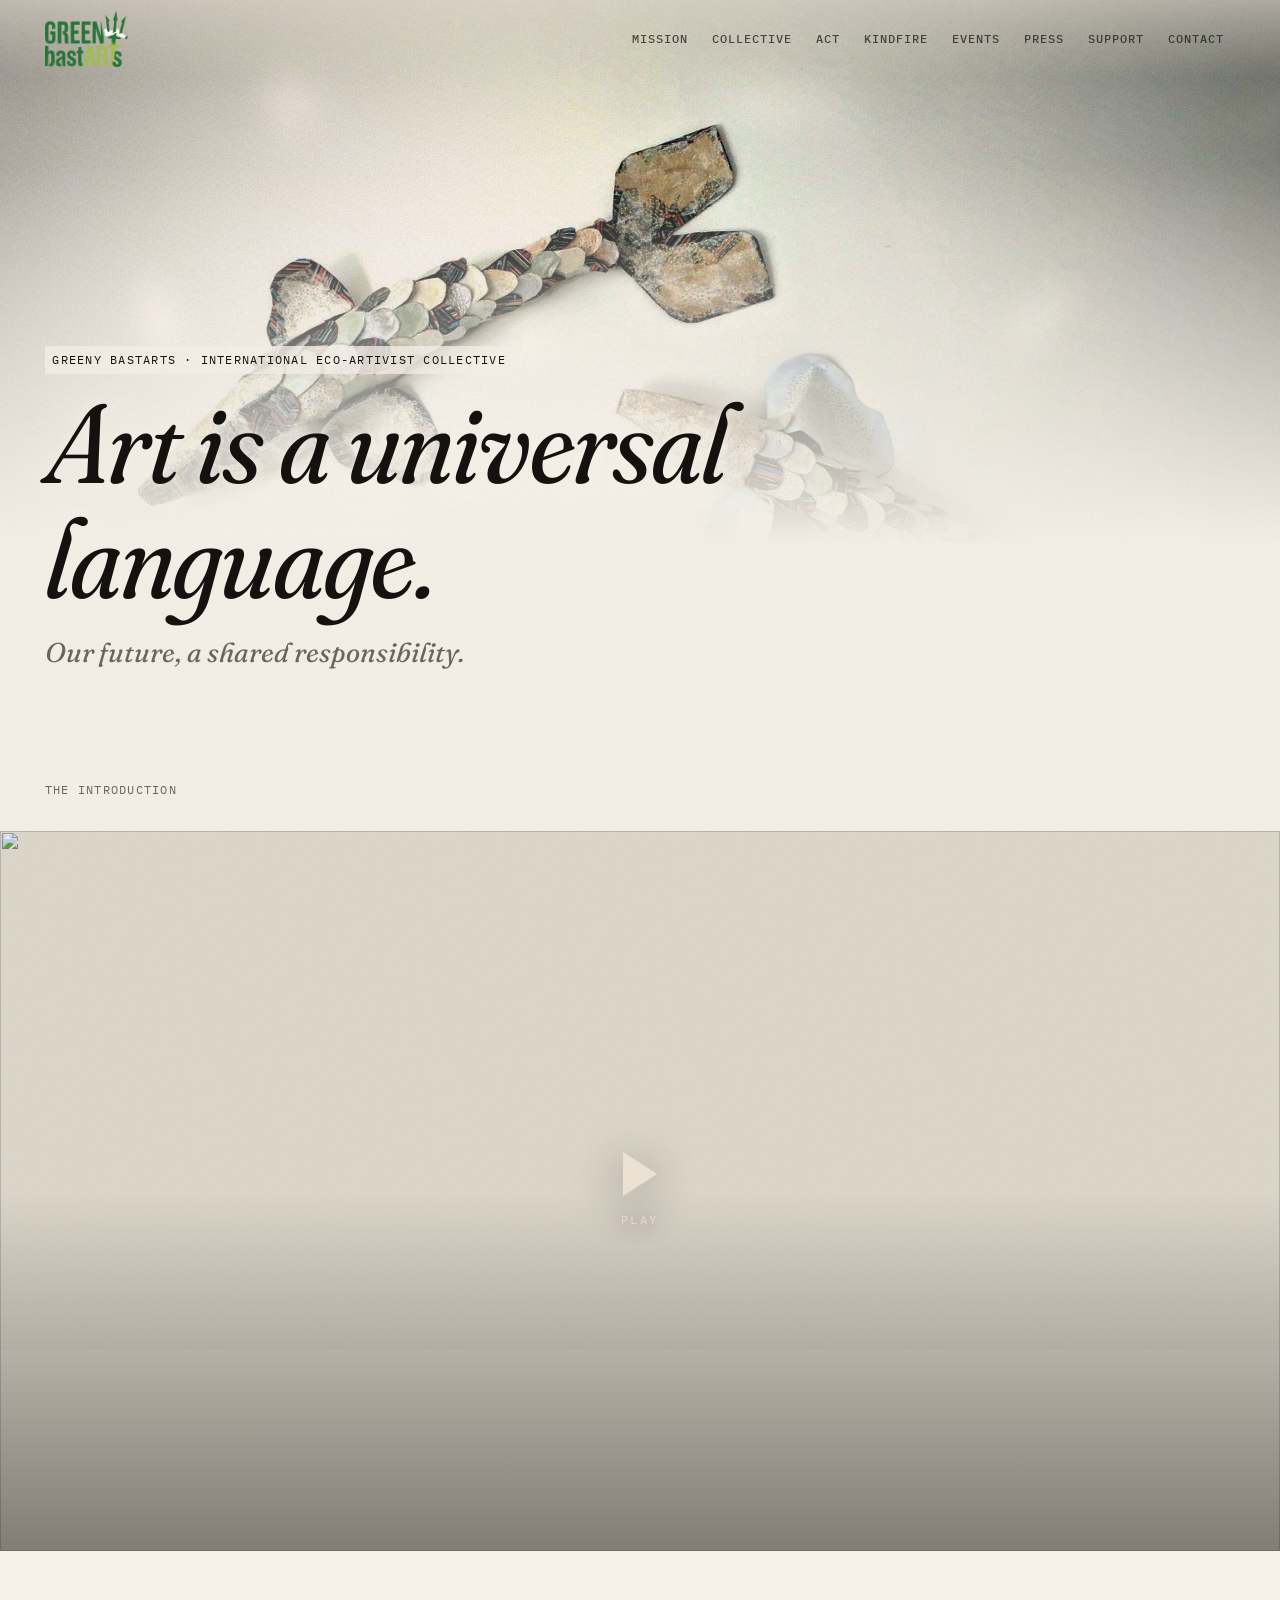
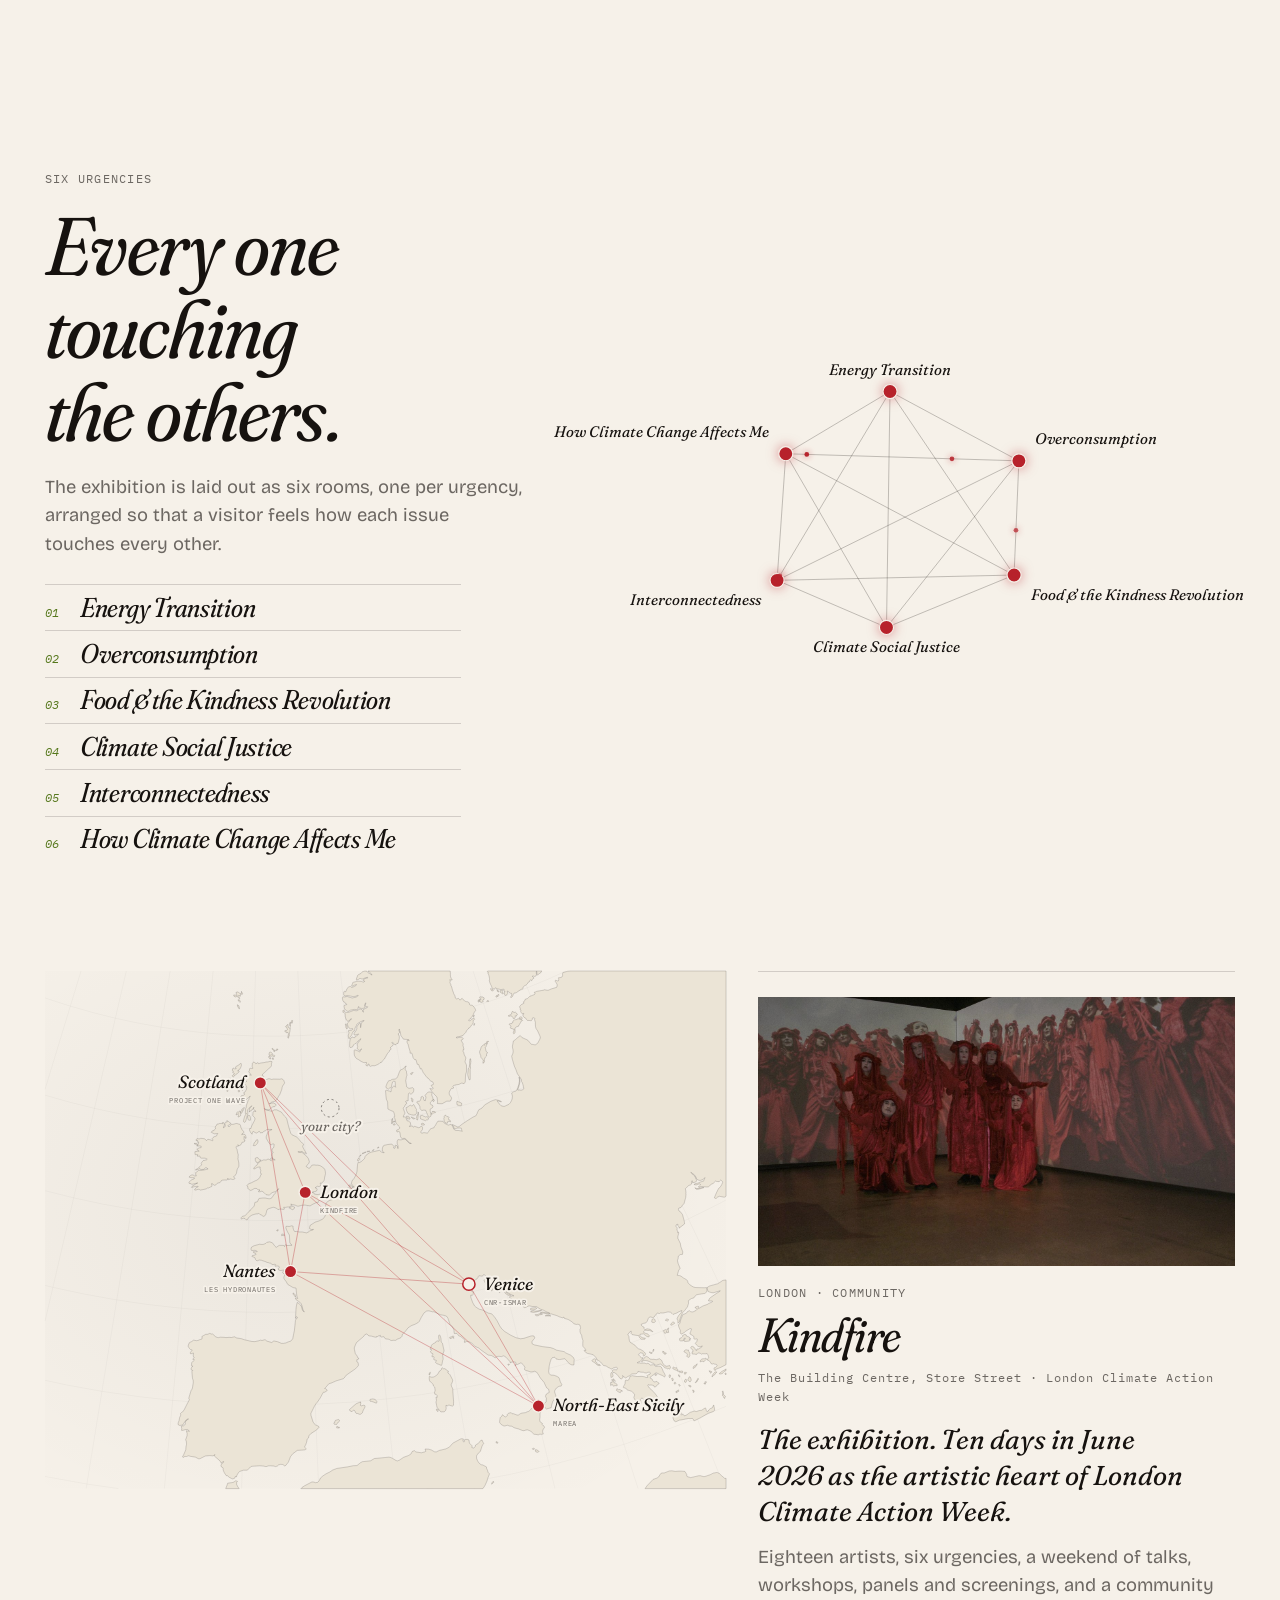
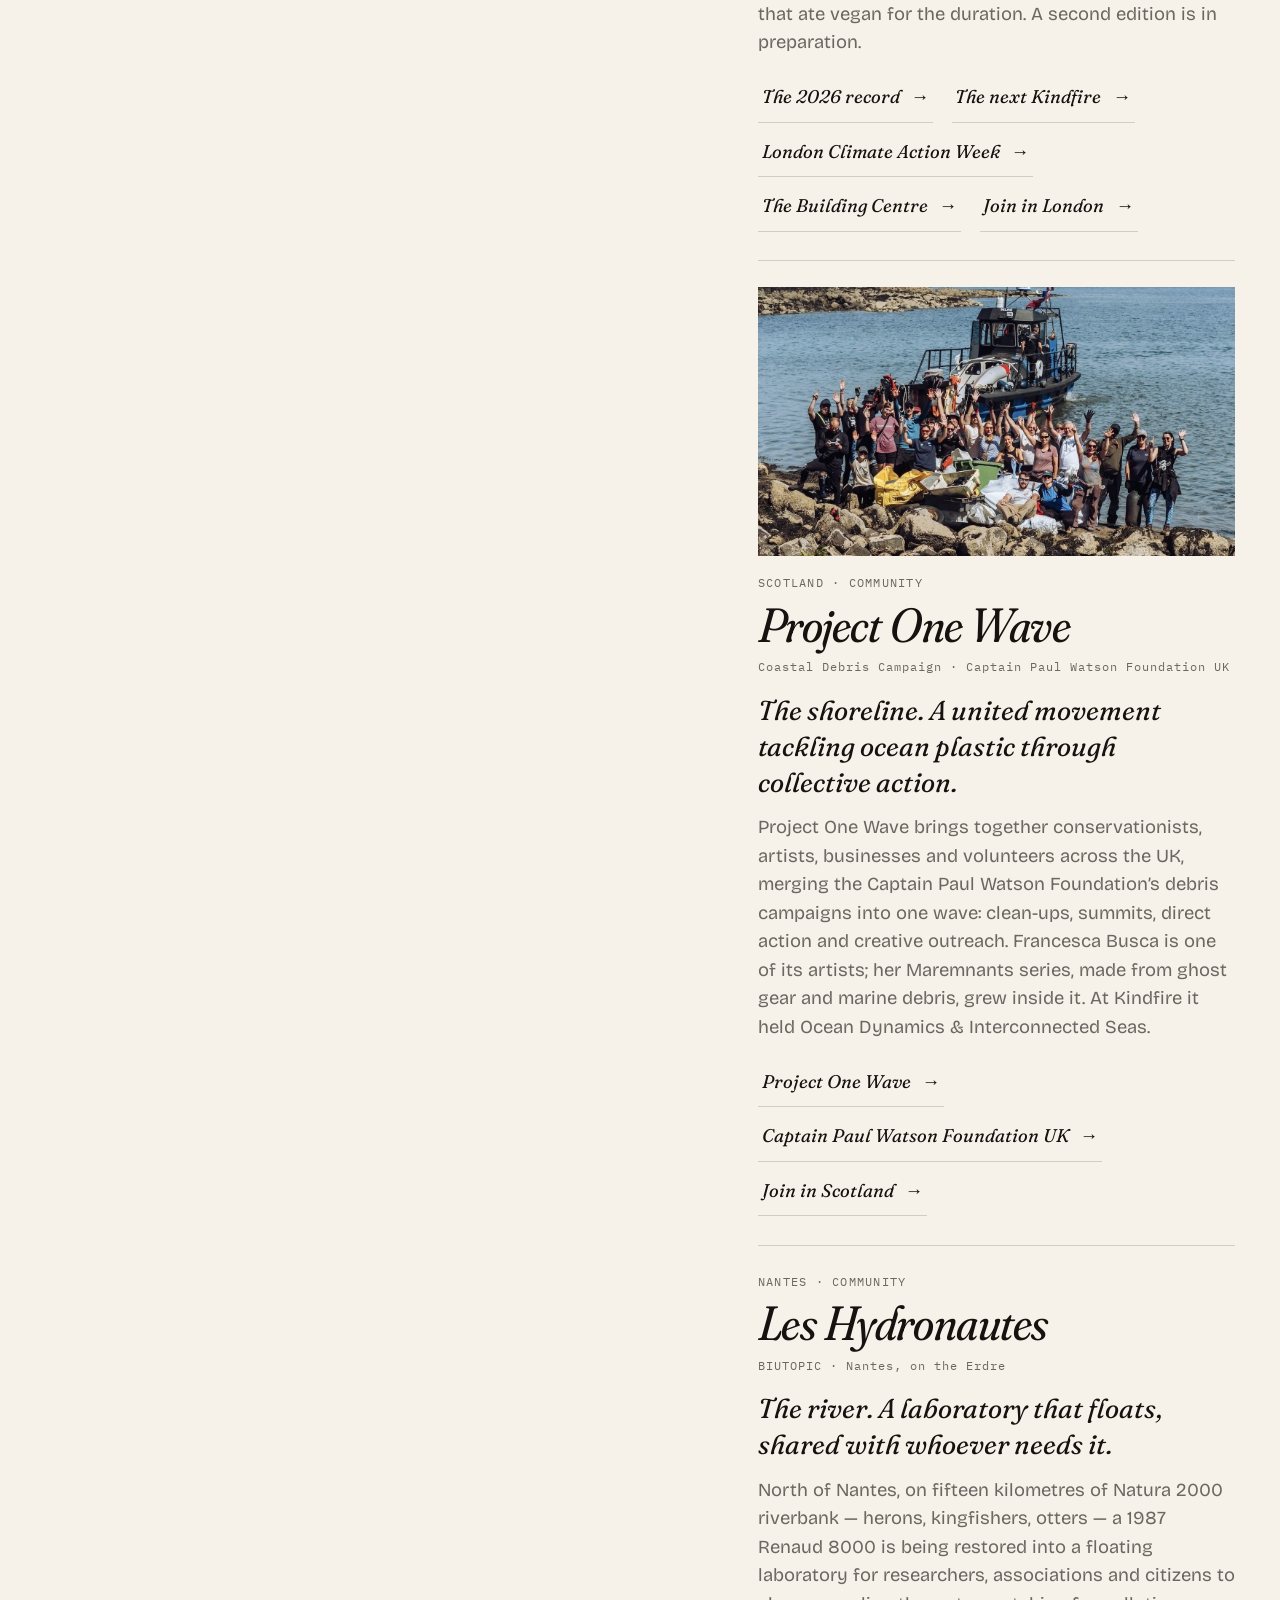
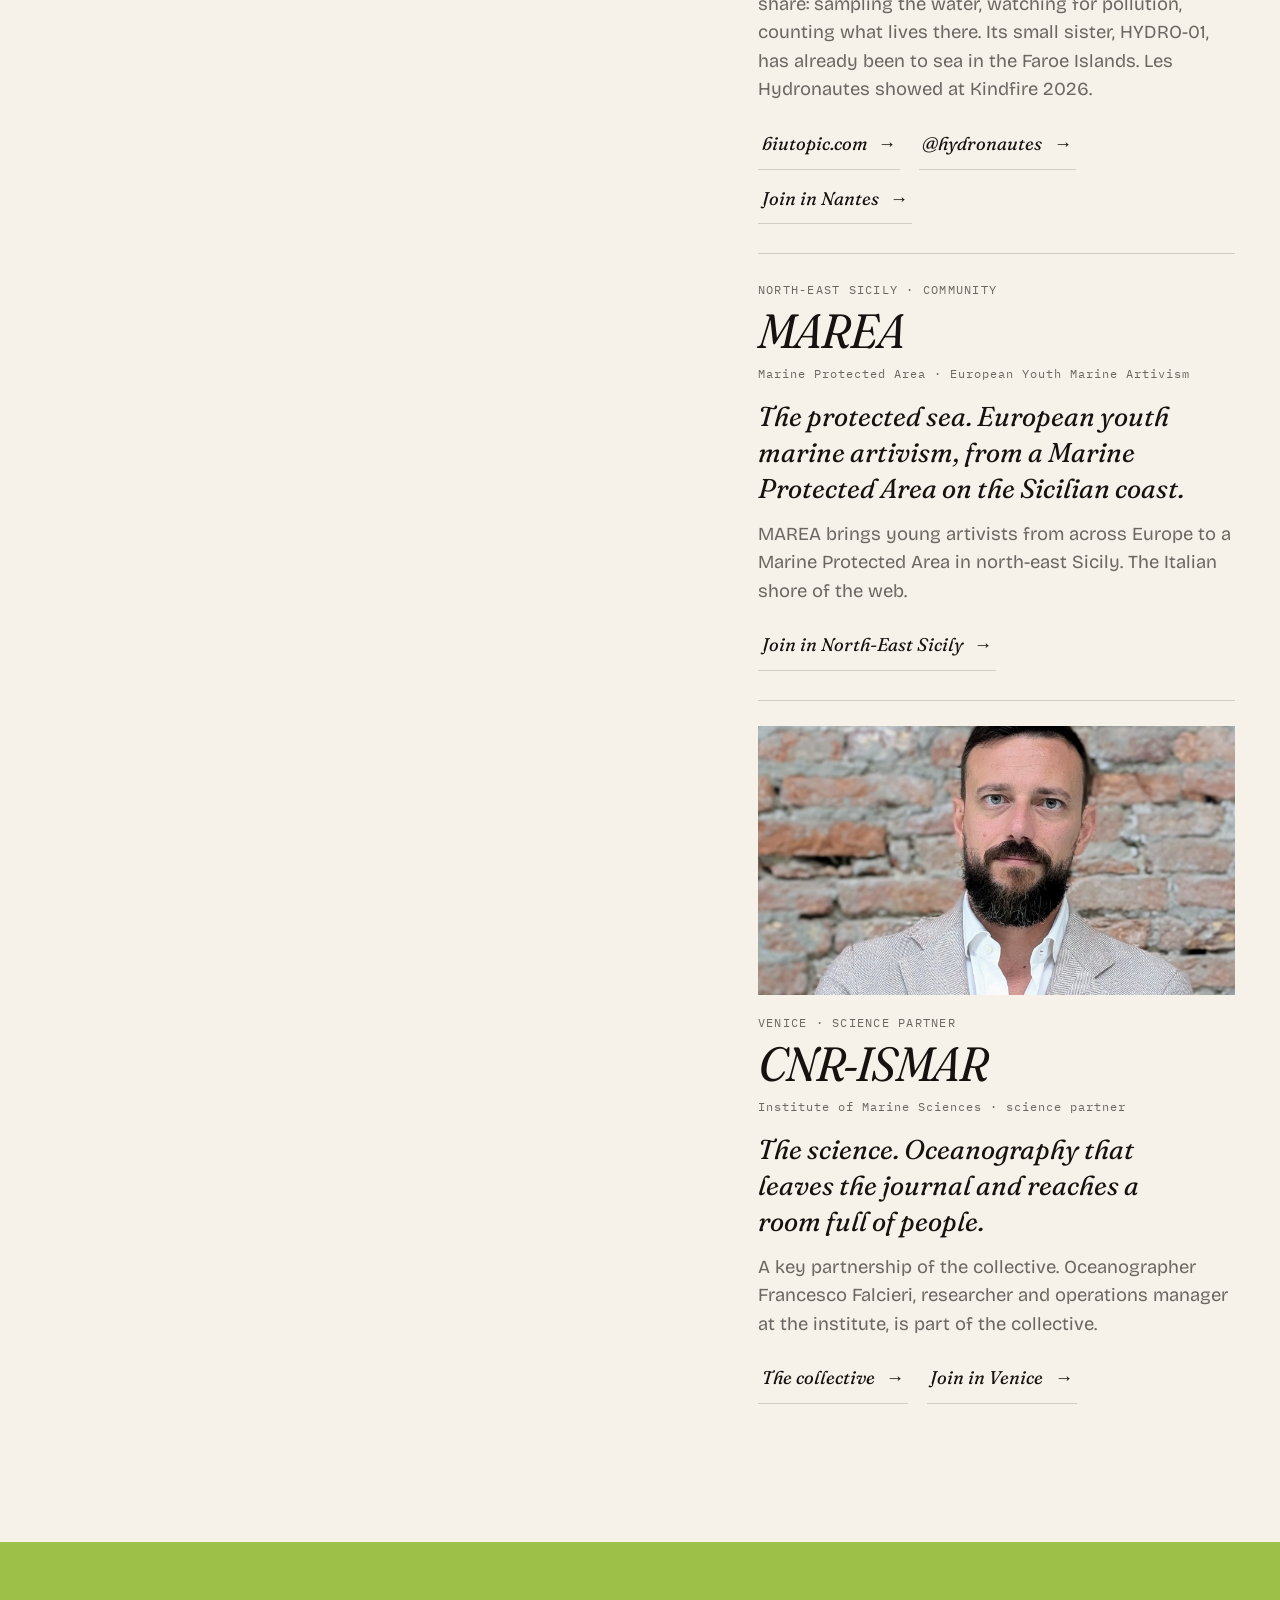
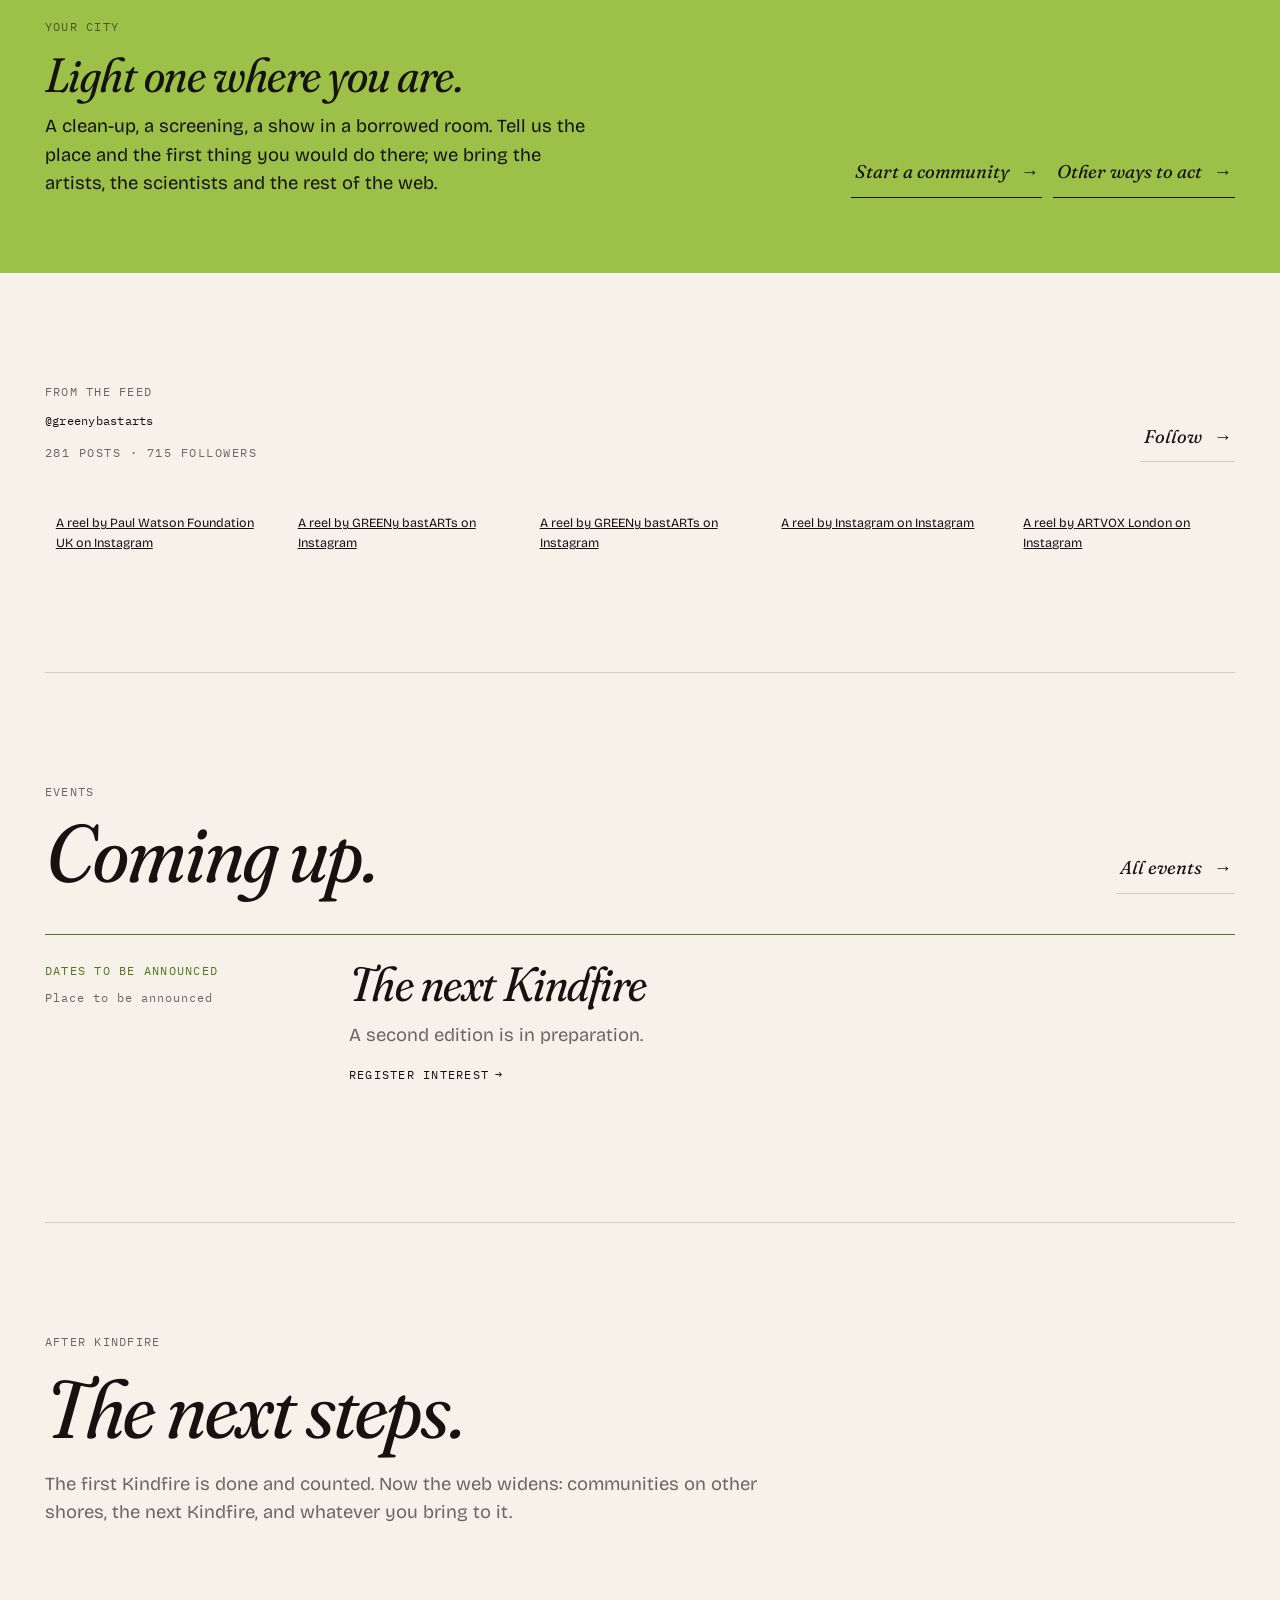
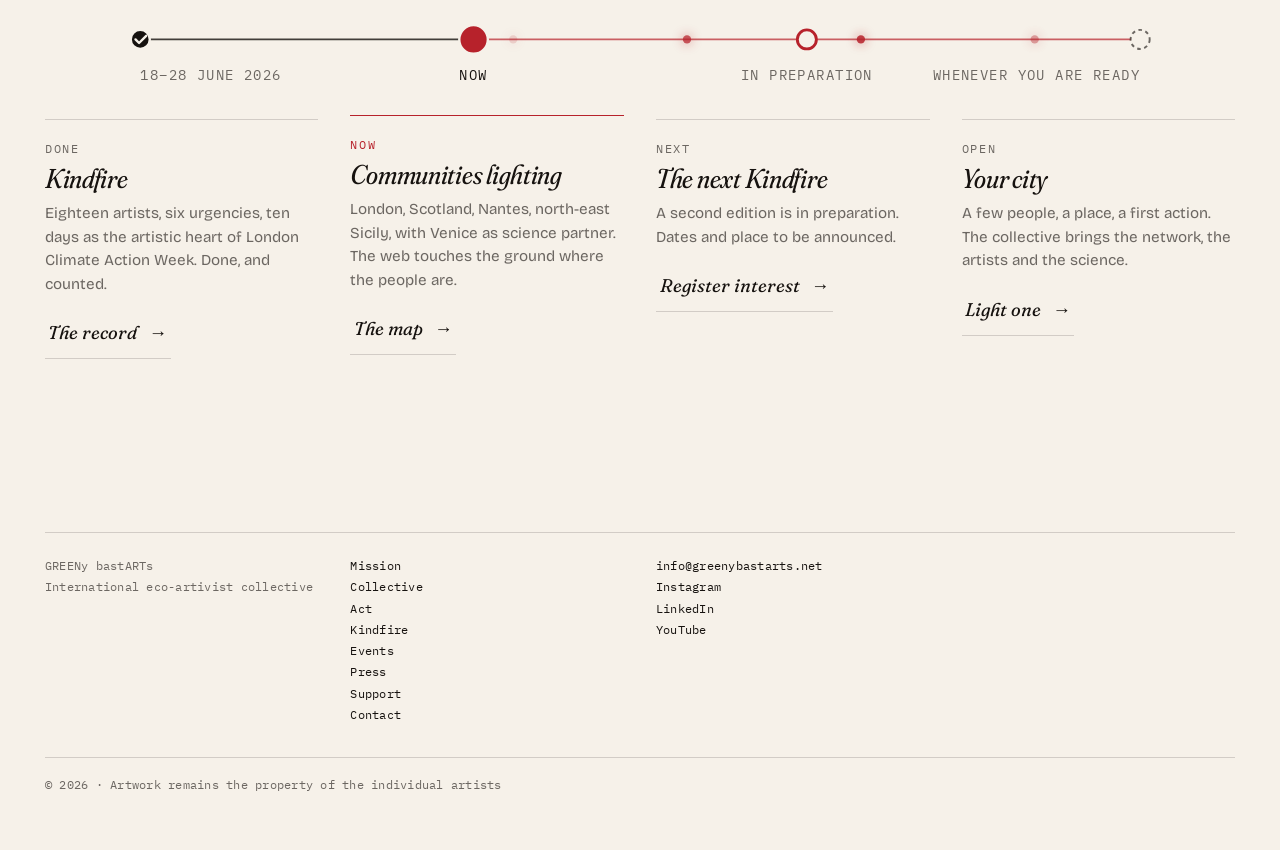
==== commit 9f69ef00: "Rebuild 2026-09-16 20:07" ====
--- a/index.html
+++ b/index.html
@@ -1,4 +1,4 @@
-<!DOCTYPE html><html lang="en-GB" class="no-js"> <head><meta name="robots" content="noindex, nofollow"><meta charset="utf-8"><script>document.documentElement.classList.remove('no-js');</script><meta name="viewport" content="width=device-width, initial-scale=1"><title>GREENy bastARTs — eco-artivist collective</title><meta name="description" content="An international eco-artivist collective uniting artists, scientists, engineers and communities. On the ground: Kindfire in London, Project One Wave on the Scottish coast, Les Hydronautes in Nantes, MAREA in north-east Sicily, CNR-ISMAR in Venice. Start one where you are."><link rel="canonical" href="https://www.greenybastarts.net/"><meta property="og:site_name" content="GREENy bastARTs"><meta property="og:title" content="GREENy bastARTs — eco-artivist collective"><meta property="og:description" content="An international eco-artivist collective uniting artists, scientists, engineers and communities. On the ground: Kindfire in London, Project One Wave on the Scottish coast, Les Hydronautes in Nantes, MAREA in north-east Sicily, CNR-ISMAR in Venice. Start one where you are."><meta property="og:type" content="website"><meta property="og:image" content="/img/round-green-bastard.png"><meta name="twitter:card" content="summary_large_image"><link rel="icon" href="/img/round-green-bastard.png"><link rel="preconnect" href="https://fonts.googleapis.com"><link rel="preconnect" href="https://fonts.gstatic.com" crossorigin><link rel="stylesheet" href="https://fonts.googleapis.com/css2?family=Fraunces:ital,opsz,wght,SOFT,WONK@0,9..144,300..700,0..100,0..1;1,9..144,300..700,0..100,0..1&family=Bricolage+Grotesque:opsz,wdth,wght@12..96,75..100,300..700&family=IBM+Plex+Mono:wght@400;500&display=swap"><meta name="astro-view-transitions-enabled" content="true"><meta name="astro-view-transitions-fallback" content="animate"><script type="module" src="/_astro/ClientRouter.astro_astro_type_script_index_0_lang.CDGfc0hd.js"></script><link rel="stylesheet" href="/_astro/contact.BU_7U3_t.css">
+<!DOCTYPE html><html lang="en-GB" class="no-js"> <head><meta charset="utf-8"><script>document.documentElement.classList.remove('no-js');</script><meta name="viewport" content="width=device-width, initial-scale=1"><title>GREENy bastARTs — eco-artivist collective</title><meta name="description" content="An international eco-artivist collective uniting artists, scientists, engineers and communities. On the ground: Kindfire in London, Project One Wave on the Scottish coast, Les Hydronautes in Nantes, MAREA in north-east Sicily, CNR-ISMAR in Venice. Start one where you are."><link rel="canonical" href="https://www.greenybastarts.net/"><meta property="og:site_name" content="GREENy bastARTs"><meta property="og:title" content="GREENy bastARTs — eco-artivist collective"><meta property="og:description" content="An international eco-artivist collective uniting artists, scientists, engineers and communities. On the ground: Kindfire in London, Project One Wave on the Scottish coast, Les Hydronautes in Nantes, MAREA in north-east Sicily, CNR-ISMAR in Venice. Start one where you are."><meta property="og:type" content="website"><meta property="og:image" content="/img/round-green-bastard.png"><meta name="twitter:card" content="summary_large_image"><link rel="icon" href="/img/round-green-bastard.png"><link rel="preconnect" href="https://fonts.googleapis.com"><link rel="preconnect" href="https://fonts.gstatic.com" crossorigin><link rel="stylesheet" href="https://fonts.googleapis.com/css2?family=Fraunces:ital,opsz,wght,SOFT,WONK@0,9..144,300..700,0..100,0..1;1,9..144,300..700,0..100,0..1&family=Bricolage+Grotesque:opsz,wdth,wght@12..96,75..100,300..700&family=IBM+Plex+Mono:wght@400;500&display=swap"><meta name="astro-view-transitions-enabled" content="true"><meta name="astro-view-transitions-fallback" content="animate"><script type="module" src="/_astro/ClientRouter.astro_astro_type_script_index_0_lang.CDGfc0hd.js"></script><link rel="stylesheet" href="/_astro/contact.BU_7U3_t.css">
 <style>.page-hero[data-astro-cid-s5hxusys]{min-height:82vh;display:flex;align-items:flex-end;background:linear-gradient(to bottom,transparent 22%,var(--ink) 74%);position:relative}.ph-video[data-astro-cid-s5hxusys]{position:absolute;inset:0;width:100%;height:100%;object-fit:cover;z-index:-1;background:#0d0b0a}.has-video[data-astro-cid-s5hxusys]{min-height:88vh}.has-video[data-astro-cid-s5hxusys] .ph-in[data-astro-cid-s5hxusys]{position:relative}@media(prefers-reduced-motion:reduce){.ph-video[data-astro-cid-s5hxusys]{display:none}}.page-hero[data-astro-cid-s5hxusys] .u-eyebrow[data-astro-cid-s5hxusys]{display:inline-block;padding:.35em .6em;background:color-mix(in srgb,var(--ink) 78%,transparent);color:var(--paper)}.ph-in[data-astro-cid-s5hxusys]{padding-bottom:clamp(2rem,1rem + 4vw,5rem)}.ph-title[data-astro-cid-s5hxusys]{font-size:var(--t-2xl);margin-top:.8rem;max-width:14ch;text-shadow:0 0 40px var(--ink),0 0 12px var(--ink)}.ph-lede[data-astro-cid-s5hxusys]{font-family:var(--serif);font-style:italic;font-variation-settings:"opsz" 40,"SOFT" 40,"WONK" 1;font-size:var(--t-md);line-height:1.35;margin-top:1.2rem;max-width:44ch;color:var(--mute);text-shadow:0 0 30px var(--ink),0 0 8px var(--ink)}
 </style>
 <link rel="stylesheet" href="/_astro/index.BKiqBm2D.css"></head> <body class> <canvas class="scene" id="scene" aria-hidden="true" data-astro-transition-persist="scene"></canvas> <div class="cursor" id="cursor" aria-hidden="true" data-astro-transition-persist="cursor"><span></span></div> <script type="module" src="/_astro/Scene.astro_astro_type_script_index_0_lang.OBQF2uPX.js"></script>  <a class="skip" href="#main">Skip to content</a> <header class="site-head" data-astro-transition-persist="head"> <div class="head-inner"> <a class="brand" href="/" aria-label="GREENy bastARTs — home"> <img src="/img/greeny-bastard.png" alt="" width="120" height="80"> </a> <button class="burger u-mono" type="button" aria-expanded="false" aria-controls="sitenav" data-burger> <span data-burger-label>Menu</span> </button> <nav class="site-nav" id="sitenav" aria-label="Main"> <ul> <li><a href="/what" data-nav>Mission</a></li><li><a href="/who" data-nav>Collective</a></li><li><a href="/how" data-nav>Act</a></li><li><a href="/kindfire" data-nav>Kindfire</a></li><li><a href="/events" data-nav>Events</a></li><li><a href="/press" data-nav>Press</a></li><li><a href="/shop" data-nav>Support</a></li><li><a href="/contact" data-nav>Contact</a></li> </ul> </nav> </div> </header> <main id="main" data-photo="/img/breathe.jpg" data-light>  <section class="page-hero " data-astro-cid-s5hxusys>  <div class="shell ph-in" data-astro-cid-s5hxusys> <p class="u-eyebrow" data-astro-cid-s5hxusys>GREENy bastARTs · international eco-artivist collective</p> <h1 class="u-display ph-title" data-astro-cid-s5hxusys>Art is a universal language.</h1> <p class="ph-lede" data-astro-cid-s5hxusys>Our future, a shared responsibility.</p>  </div> </section>  <section class="if" aria-label="Kindfire 2026 Introduction" data-astro-cid-pvb6eqof> <div class="shell if-head" data-astro-cid-pvb6eqof> <p class="u-eyebrow" data-astro-cid-pvb6eqof>The introduction</p> </div> <div class="if-frame" data-film="dUguOkFHB0k" data-astro-cid-pvb6eqof> <img src="https://i.ytimg.com/vi/dUguOkFHB0k/maxresdefault.jpg" alt="" width="1280" height="720" decoding="async" fetchpriority="high" data-astro-cid-pvb6eqof> <button class="if-play" type="button" aria-label="Play Kindfire 2026 Introduction" data-astro-cid-pvb6eqof> <span class="if-tri" aria-hidden="true" data-astro-cid-pvb6eqof></span> <span class="u-mono if-cta" data-astro-cid-pvb6eqof>Play</span> </button> </div> </section> <script type="module">function l(){document.querySelectorAll(".if-frame[data-film]:not([data-bound])").forEach(e=>{e.dataset.bound="1",e.querySelector(".if-play")?.addEventListener("click",()=>{const a=e.dataset.film,t=document.createElement("iframe");t.src=`https://www.youtube-nocookie.com/embed/${a}?autoplay=1&rel=0&modestbranding=1`,t.title=e.querySelector(".if-play")?.getAttribute("aria-label")??"Video",t.allow="accelerometer; autoplay; clipboard-write; encrypted-media; gyroscope; picture-in-picture",t.allowFullscreen=!0,e.replaceChildren(t),e.classList.add("is-playing")})})}document.addEventListener("astro:page-load",l);</script>  <section class="urg-sec shell" aria-labelledby="urg-h" data-urgencies data-astro-cid-c3jeyymq> <div class="tess urg-in" data-astro-cid-c3jeyymq> <div class="f-5 urg-text" data-astro-cid-c3jeyymq> <p class="u-eyebrow" data-astro-cid-c3jeyymq>Six urgencies</p> <h2 class="u-display urg-h" id="urg-h" data-astro-cid-c3jeyymq>Every one touching the others.</h2> <p class="urg-lede" data-astro-cid-c3jeyymq>
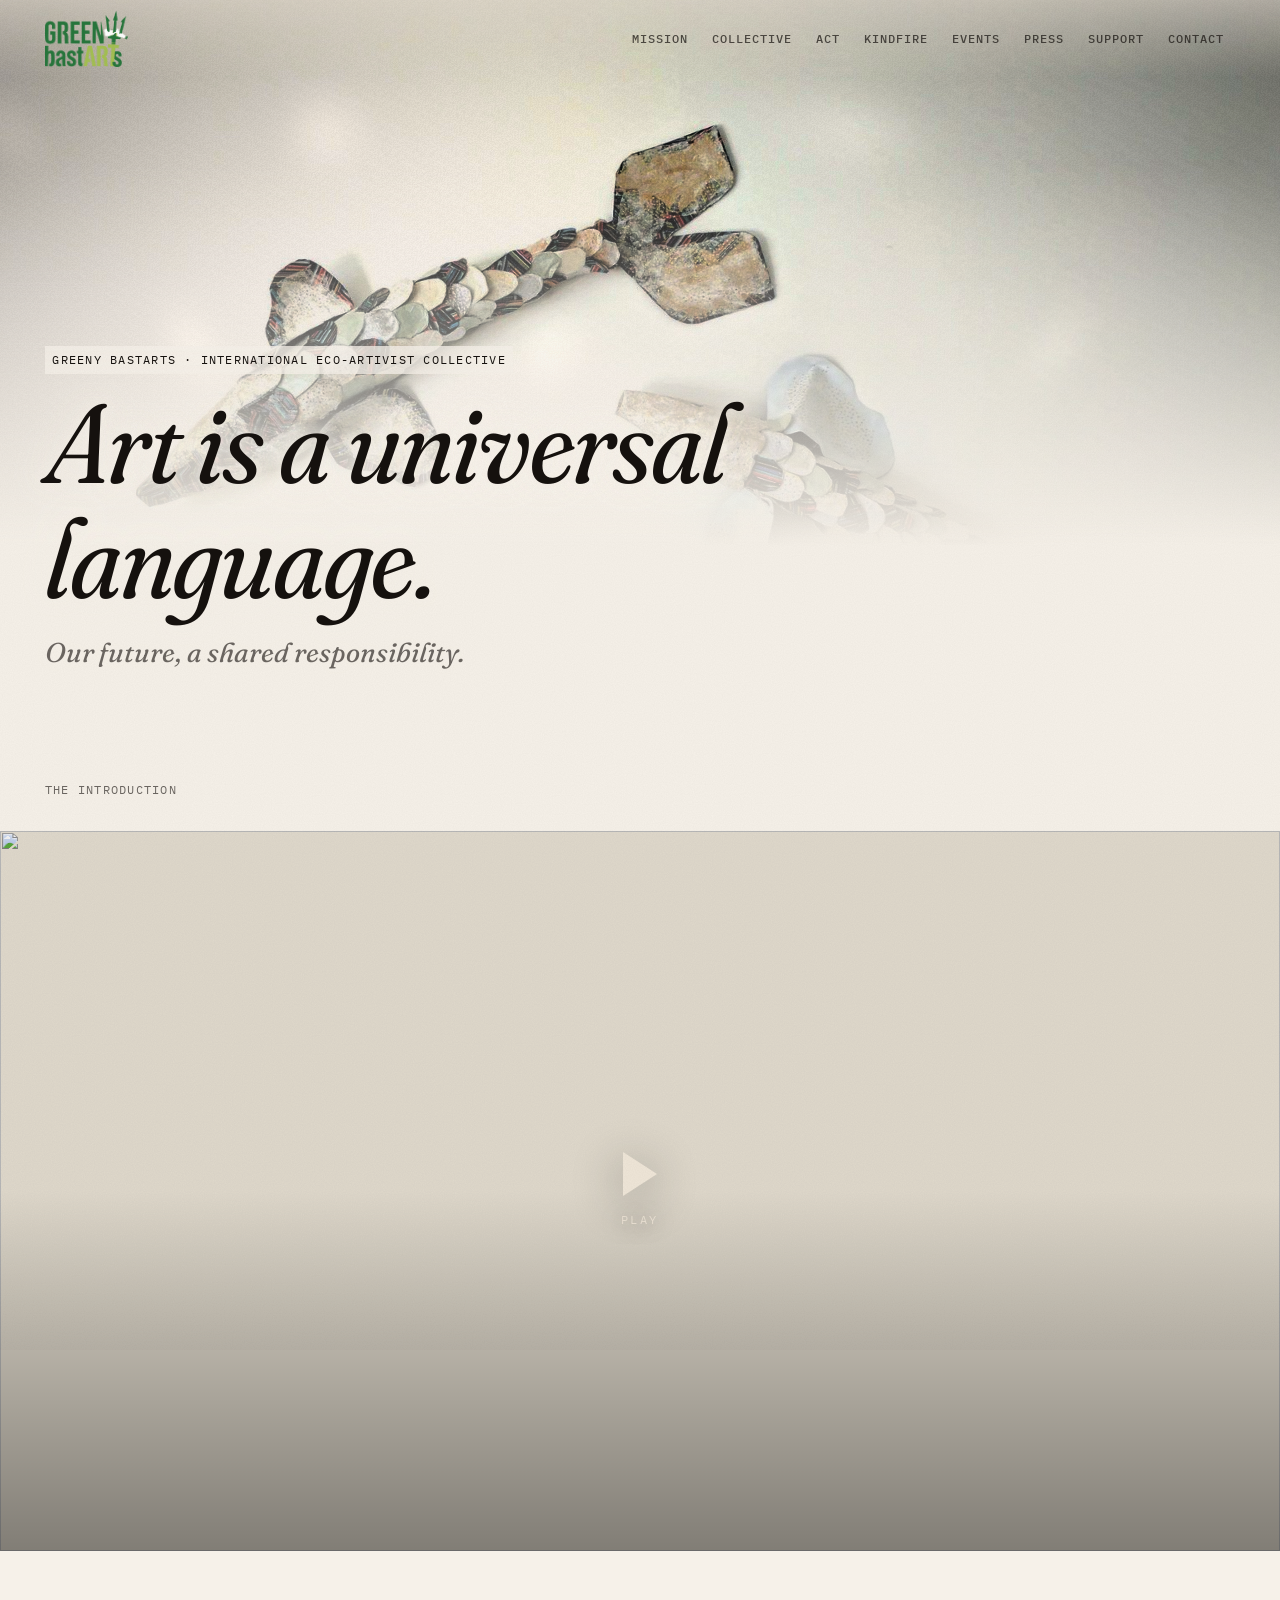
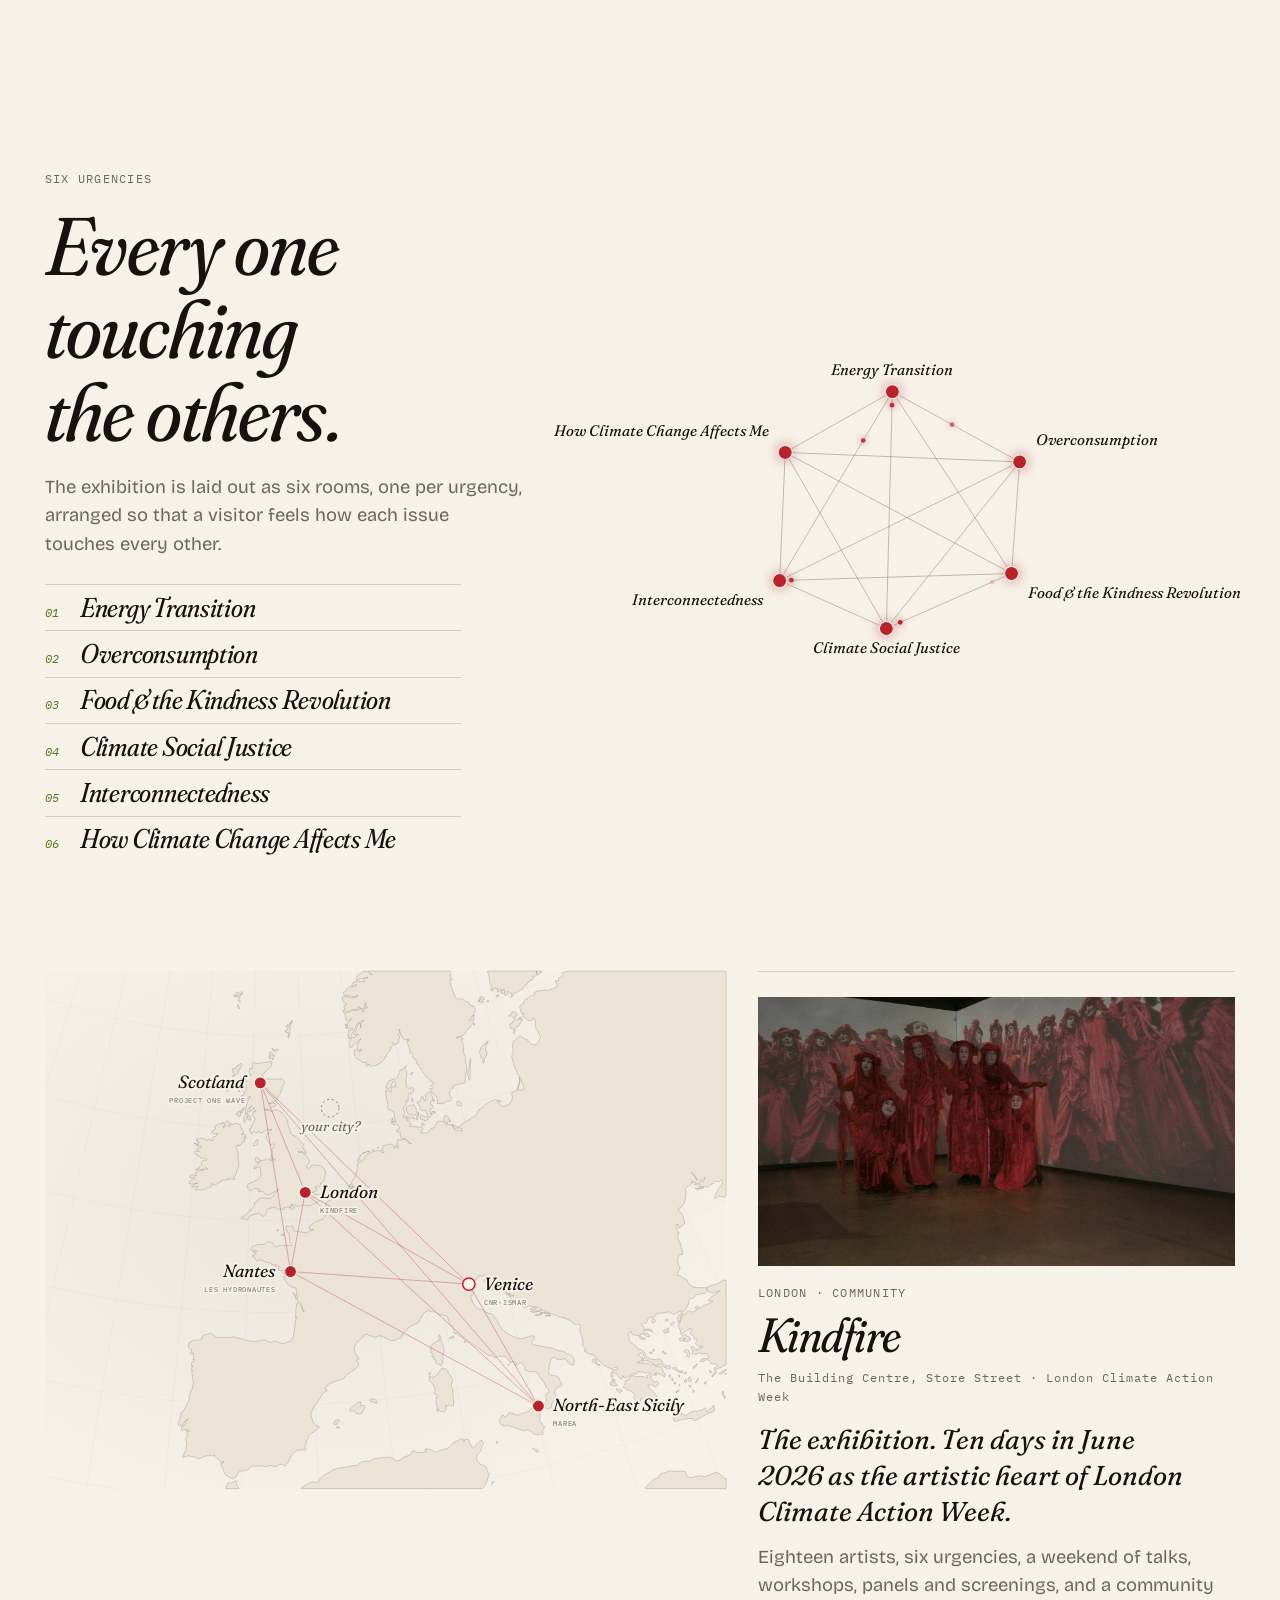
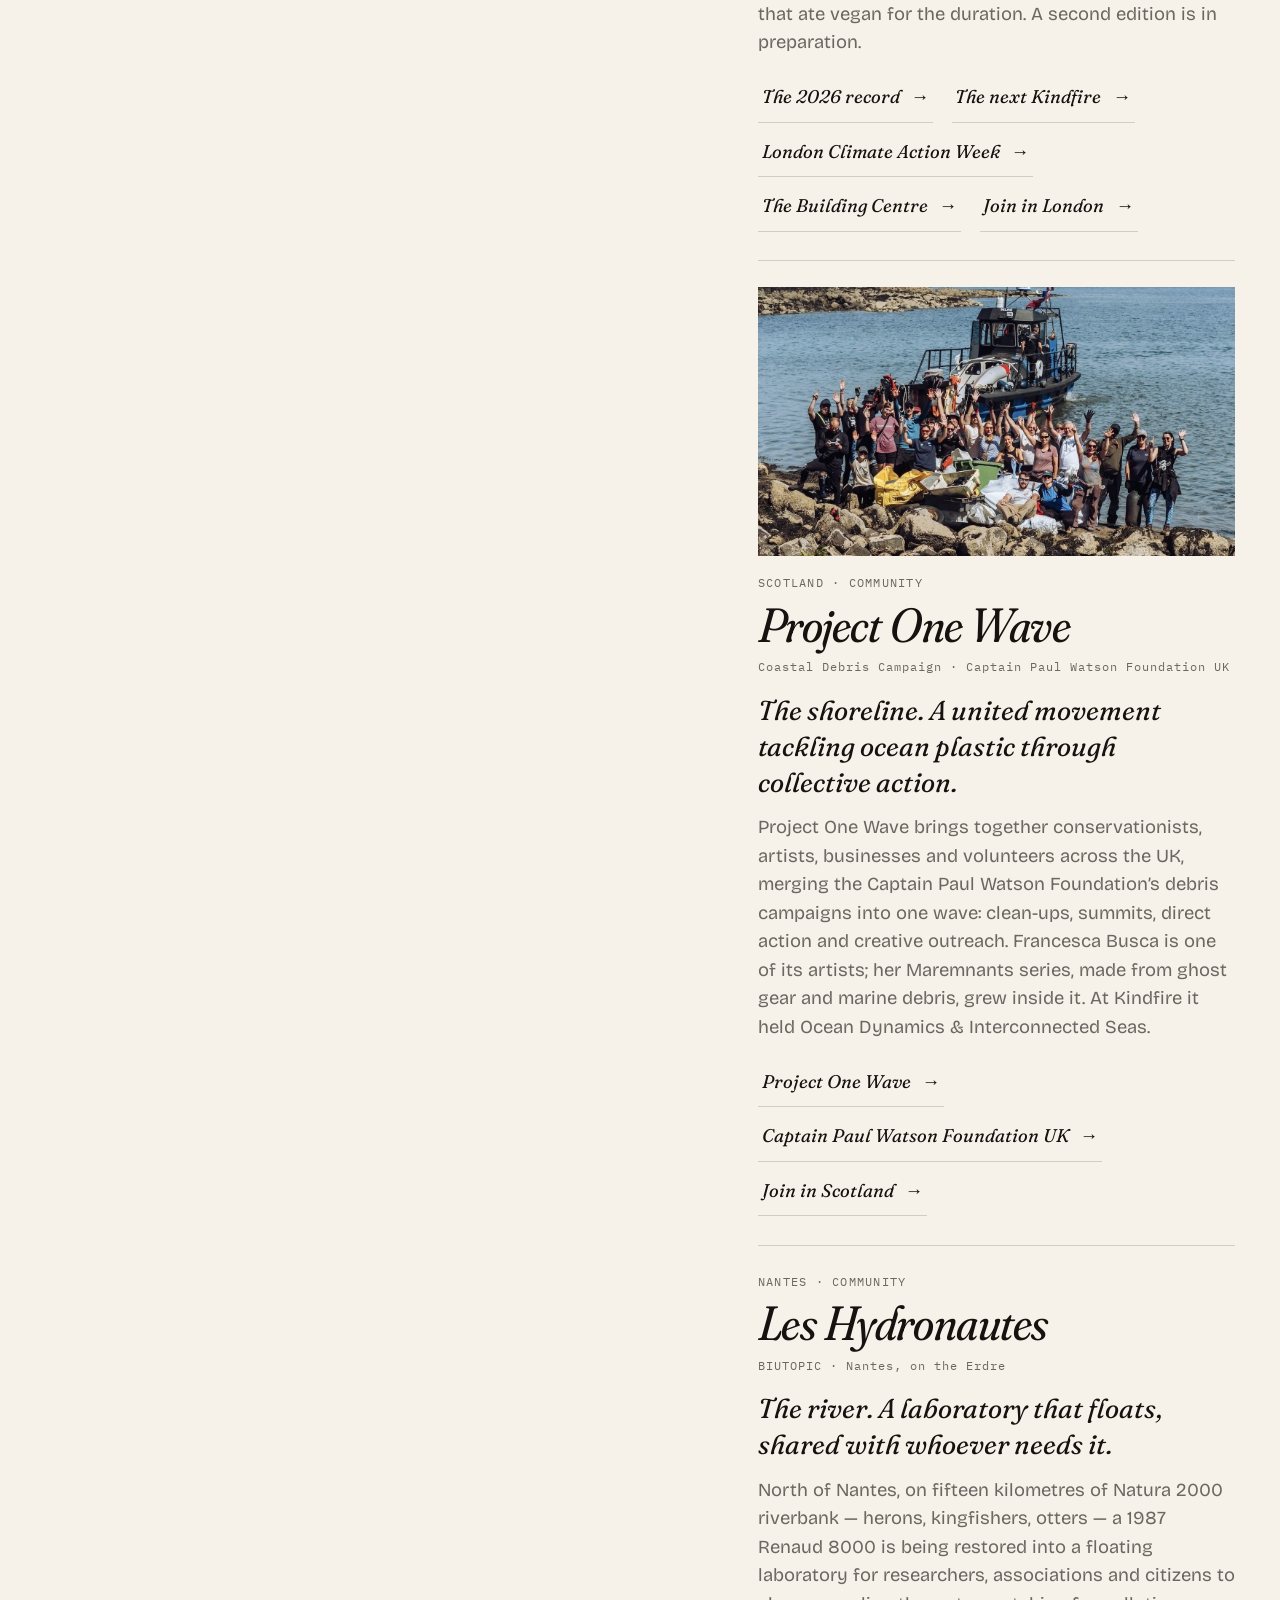
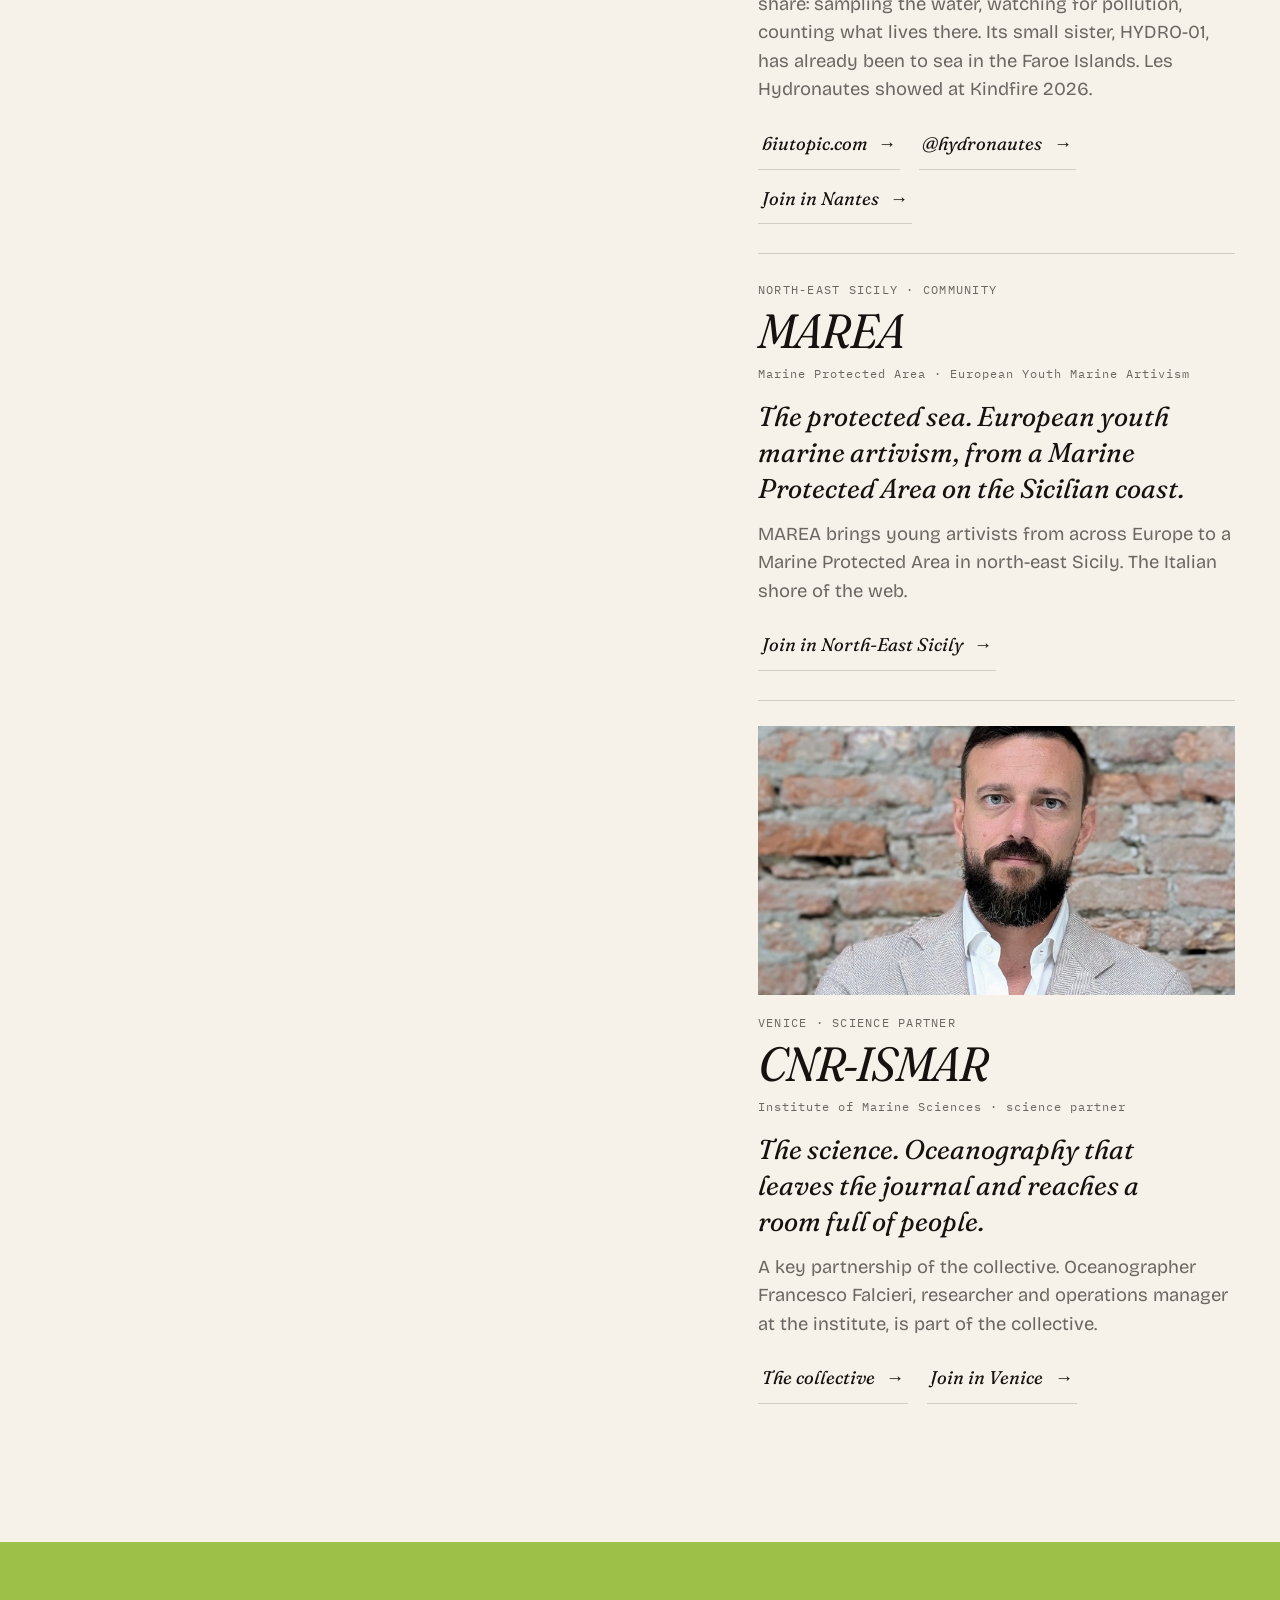
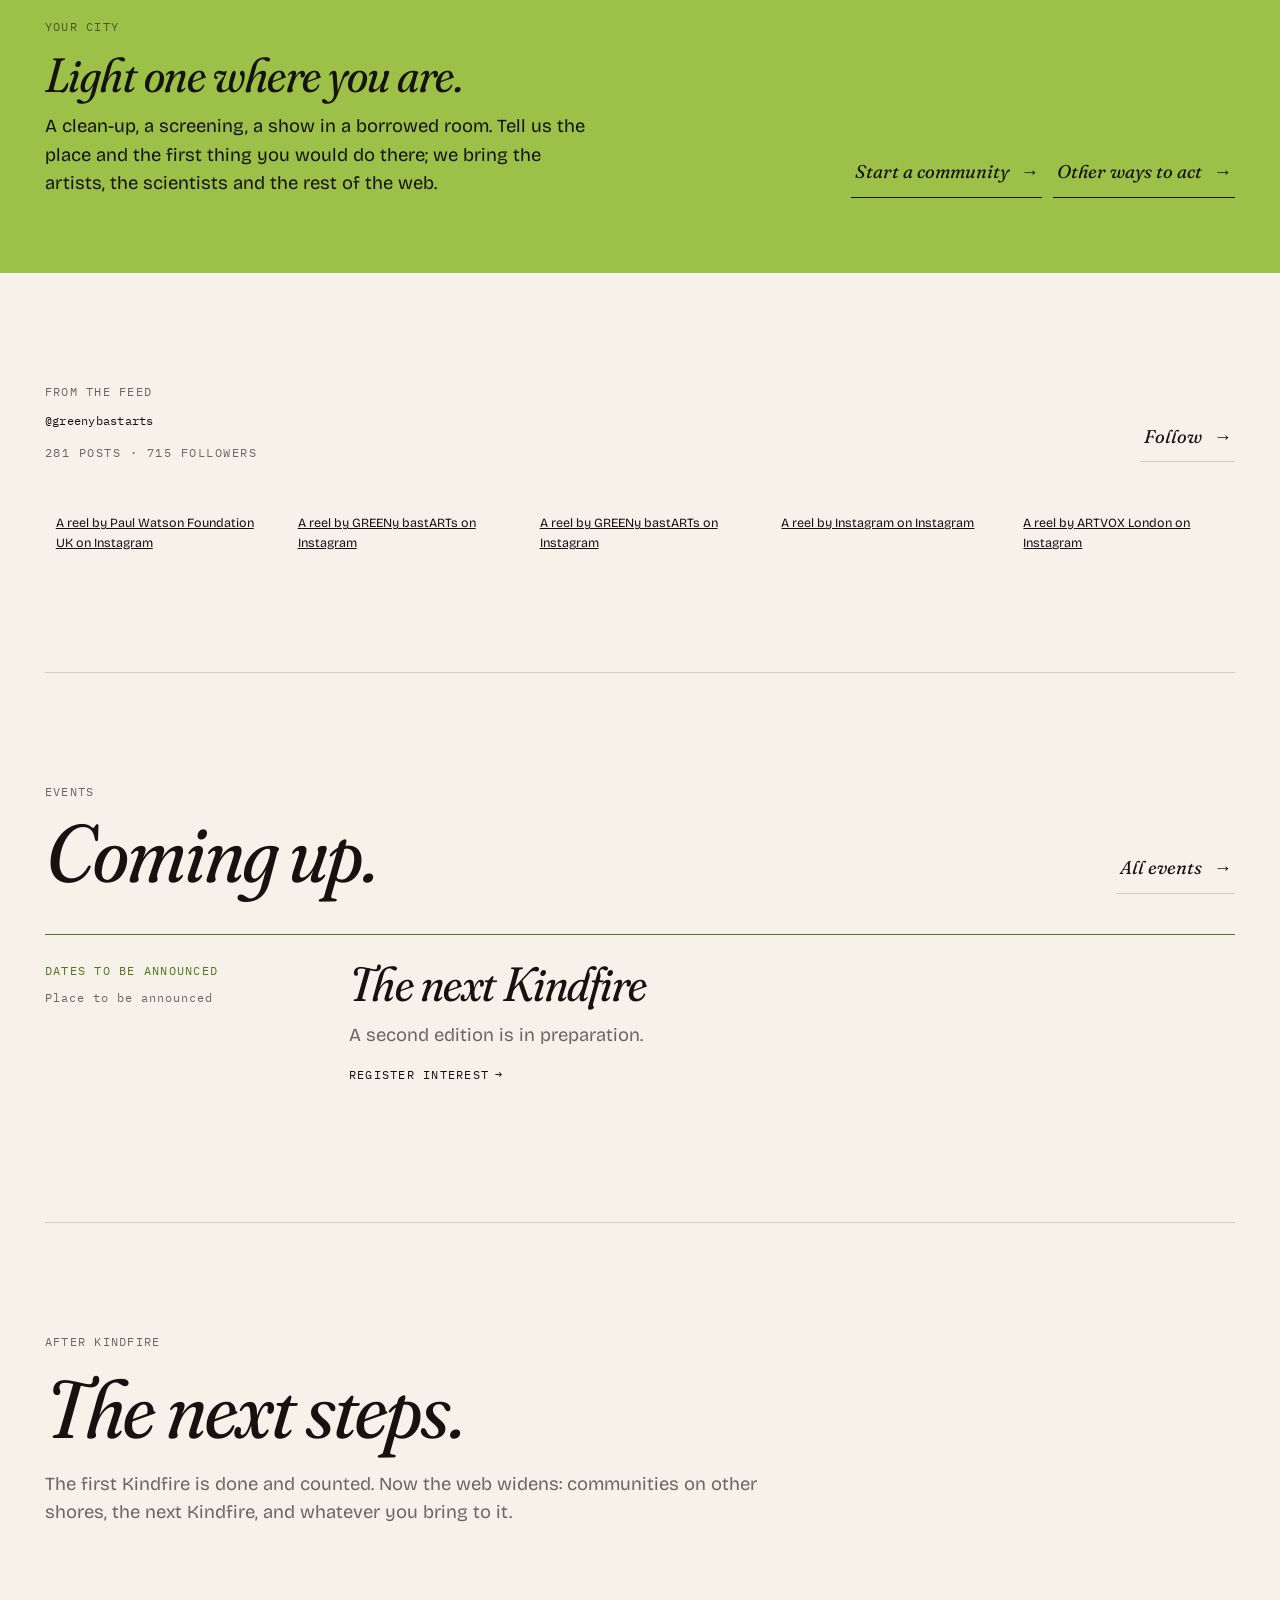
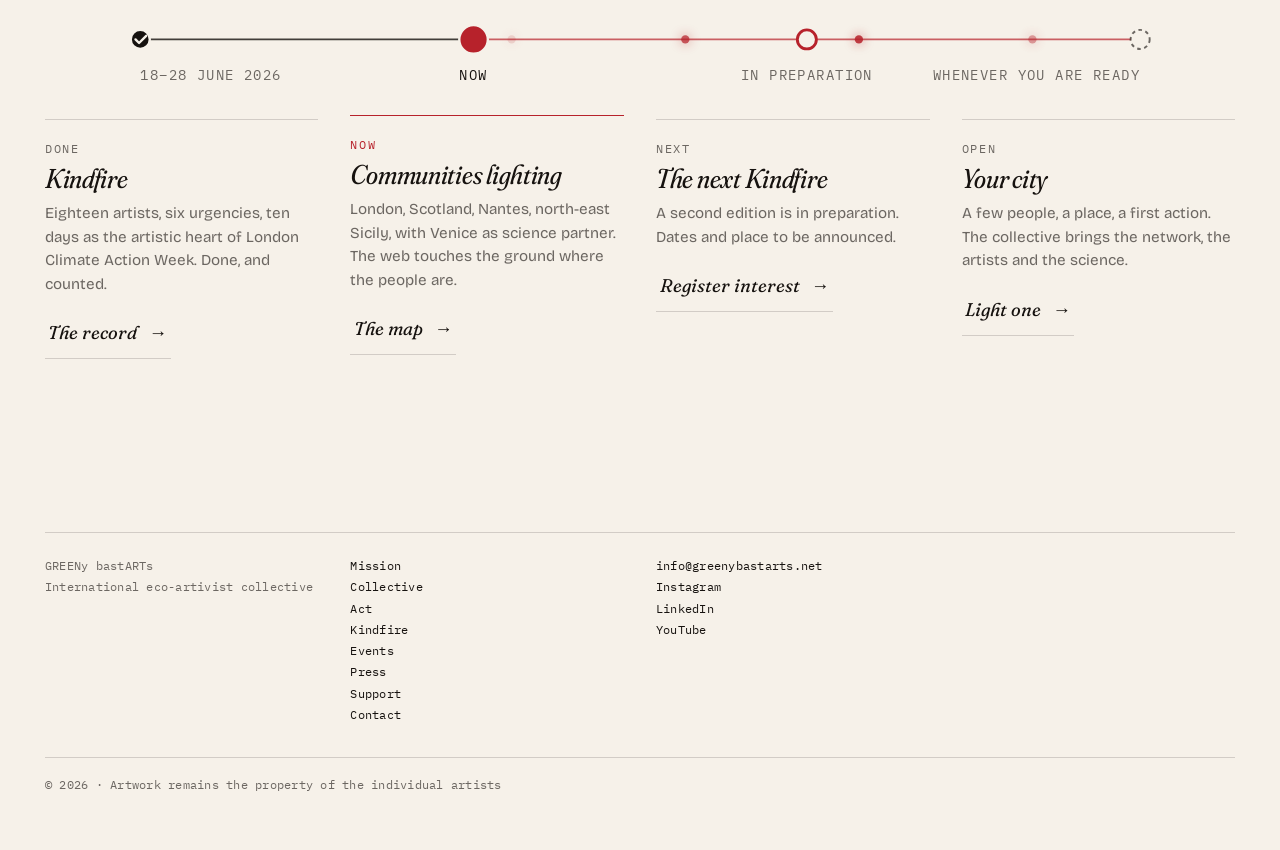
==== commit 6383df30: "Rebuild 2026-09-16 20:12" ====
--- a/index.html
+++ b/index.html
@@ -1,4 +1,4 @@
-<!DOCTYPE html><html lang="en-GB" class="no-js"> <head><meta charset="utf-8"><script>document.documentElement.classList.remove('no-js');</script><meta name="viewport" content="width=device-width, initial-scale=1"><title>GREENy bastARTs — eco-artivist collective</title><meta name="description" content="An international eco-artivist collective uniting artists, scientists, engineers and communities. On the ground: Kindfire in London, Project One Wave on the Scottish coast, Les Hydronautes in Nantes, MAREA in north-east Sicily, CNR-ISMAR in Venice. Start one where you are."><link rel="canonical" href="https://www.greenybastarts.net/"><meta property="og:site_name" content="GREENy bastARTs"><meta property="og:title" content="GREENy bastARTs — eco-artivist collective"><meta property="og:description" content="An international eco-artivist collective uniting artists, scientists, engineers and communities. On the ground: Kindfire in London, Project One Wave on the Scottish coast, Les Hydronautes in Nantes, MAREA in north-east Sicily, CNR-ISMAR in Venice. Start one where you are."><meta property="og:type" content="website"><meta property="og:image" content="/img/round-green-bastard.png"><meta name="twitter:card" content="summary_large_image"><link rel="icon" href="/img/round-green-bastard.png"><link rel="preconnect" href="https://fonts.googleapis.com"><link rel="preconnect" href="https://fonts.gstatic.com" crossorigin><link rel="stylesheet" href="https://fonts.googleapis.com/css2?family=Fraunces:ital,opsz,wght,SOFT,WONK@0,9..144,300..700,0..100,0..1;1,9..144,300..700,0..100,0..1&family=Bricolage+Grotesque:opsz,wdth,wght@12..96,75..100,300..700&family=IBM+Plex+Mono:wght@400;500&display=swap"><meta name="astro-view-transitions-enabled" content="true"><meta name="astro-view-transitions-fallback" content="animate"><script type="module" src="/_astro/ClientRouter.astro_astro_type_script_index_0_lang.CDGfc0hd.js"></script><link rel="stylesheet" href="/_astro/contact.BU_7U3_t.css">
+<!DOCTYPE html><html lang="en-GB" class="no-js"> <head><meta charset="utf-8"><script>document.documentElement.classList.remove('no-js');</script><meta name="viewport" content="width=device-width, initial-scale=1"><title>GREENy bastARTs — eco-artivist collective</title><meta name="description" content="An international eco-artivist collective uniting artists, scientists, engineers and communities. On the ground: Kindfire in London, Project One Wave on the Scottish coast, Les Hydronautes in Nantes, MAREA in north-east Sicily, CNR-ISMAR in Venice. Start one where you are."><link rel="canonical" href="https://www.greenybastarts.net/"><meta property="og:site_name" content="GREENy bastARTs"><meta property="og:title" content="GREENy bastARTs — eco-artivist collective"><meta property="og:description" content="An international eco-artivist collective uniting artists, scientists, engineers and communities. On the ground: Kindfire in London, Project One Wave on the Scottish coast, Les Hydronautes in Nantes, MAREA in north-east Sicily, CNR-ISMAR in Venice. Start one where you are."><meta property="og:type" content="website"><meta property="og:locale" content="en_GB"><meta property="og:url" content="https://www.greenybastarts.net/"><meta property="og:image" content="https://www.greenybastarts.net/img/kf/weekend-01.jpg"><meta property="og:image:alt" content="The Red Rebel Brigade in the Kindfire projection room."><meta name="twitter:card" content="summary_large_image"><link rel="icon" href="/img/round-green-bastard.png"><script type="application/ld+json">{"@context":"https://schema.org","@type":"Organization","name":"GREENy bastARTs","url":"https://www.greenybastarts.net/","logo":"https://www.greenybastarts.net/img/round-green-bastard.png","image":"https://www.greenybastarts.net/img/kf/weekend-01.jpg","email":"info@greenybastarts.net","description":"International eco-artivist collective uniting artists, scientists, engineers and businesses for marine conservation and environmental action across Europe.","sameAs":["https://www.instagram.com/greenybastarts/","https://www.linkedin.com/company/greenybastarts/","https://www.youtube.com/channel/UC-2mrV_EYEUT1VHwZpwODZg"]}</script><link rel="preconnect" href="https://fonts.googleapis.com"><link rel="preconnect" href="https://fonts.gstatic.com" crossorigin><link rel="stylesheet" href="https://fonts.googleapis.com/css2?family=Fraunces:ital,opsz,wght,SOFT,WONK@0,9..144,300..700,0..100,0..1;1,9..144,300..700,0..100,0..1&family=Bricolage+Grotesque:opsz,wdth,wght@12..96,75..100,300..700&family=IBM+Plex+Mono:wght@400;500&display=swap"><meta name="astro-view-transitions-enabled" content="true"><meta name="astro-view-transitions-fallback" content="animate"><script type="module" src="/_astro/ClientRouter.astro_astro_type_script_index_0_lang.CDGfc0hd.js"></script><link rel="stylesheet" href="/_astro/contact.BU_7U3_t.css">
 <style>.page-hero[data-astro-cid-s5hxusys]{min-height:82vh;display:flex;align-items:flex-end;background:linear-gradient(to bottom,transparent 22%,var(--ink) 74%);position:relative}.ph-video[data-astro-cid-s5hxusys]{position:absolute;inset:0;width:100%;height:100%;object-fit:cover;z-index:-1;background:#0d0b0a}.has-video[data-astro-cid-s5hxusys]{min-height:88vh}.has-video[data-astro-cid-s5hxusys] .ph-in[data-astro-cid-s5hxusys]{position:relative}@media(prefers-reduced-motion:reduce){.ph-video[data-astro-cid-s5hxusys]{display:none}}.page-hero[data-astro-cid-s5hxusys] .u-eyebrow[data-astro-cid-s5hxusys]{display:inline-block;padding:.35em .6em;background:color-mix(in srgb,var(--ink) 78%,transparent);color:var(--paper)}.ph-in[data-astro-cid-s5hxusys]{padding-bottom:clamp(2rem,1rem + 4vw,5rem)}.ph-title[data-astro-cid-s5hxusys]{font-size:var(--t-2xl);margin-top:.8rem;max-width:14ch;text-shadow:0 0 40px var(--ink),0 0 12px var(--ink)}.ph-lede[data-astro-cid-s5hxusys]{font-family:var(--serif);font-style:italic;font-variation-settings:"opsz" 40,"SOFT" 40,"WONK" 1;font-size:var(--t-md);line-height:1.35;margin-top:1.2rem;max-width:44ch;color:var(--mute);text-shadow:0 0 30px var(--ink),0 0 8px var(--ink)}
 </style>
 <link rel="stylesheet" href="/_astro/index.BKiqBm2D.css"></head> <body class> <canvas class="scene" id="scene" aria-hidden="true" data-astro-transition-persist="scene"></canvas> <div class="cursor" id="cursor" aria-hidden="true" data-astro-transition-persist="cursor"><span></span></div> <script type="module" src="/_astro/Scene.astro_astro_type_script_index_0_lang.OBQF2uPX.js"></script>  <a class="skip" href="#main">Skip to content</a> <header class="site-head" data-astro-transition-persist="head"> <div class="head-inner"> <a class="brand" href="/" aria-label="GREENy bastARTs — home"> <img src="/img/greeny-bastard.png" alt="" width="120" height="80"> </a> <button class="burger u-mono" type="button" aria-expanded="false" aria-controls="sitenav" data-burger> <span data-burger-label>Menu</span> </button> <nav class="site-nav" id="sitenav" aria-label="Main"> <ul> <li><a href="/what" data-nav>Mission</a></li><li><a href="/who" data-nav>Collective</a></li><li><a href="/how" data-nav>Act</a></li><li><a href="/kindfire" data-nav>Kindfire</a></li><li><a href="/events" data-nav>Events</a></li><li><a href="/press" data-nav>Press</a></li><li><a href="/shop" data-nav>Support</a></li><li><a href="/contact" data-nav>Contact</a></li> </ul> </nav> </div> </header> <main id="main" data-photo="/img/breathe.jpg" data-light>  <section class="page-hero " data-astro-cid-s5hxusys>  <div class="shell ph-in" data-astro-cid-s5hxusys> <p class="u-eyebrow" data-astro-cid-s5hxusys>GREENy bastARTs · international eco-artivist collective</p> <h1 class="u-display ph-title" data-astro-cid-s5hxusys>Art is a universal language.</h1> <p class="ph-lede" data-astro-cid-s5hxusys>Our future, a shared responsibility.</p>  </div> </section>  <section class="if" aria-label="Kindfire 2026 Introduction" data-astro-cid-pvb6eqof> <div class="shell if-head" data-astro-cid-pvb6eqof> <p class="u-eyebrow" data-astro-cid-pvb6eqof>The introduction</p> </div> <div class="if-frame" data-film="dUguOkFHB0k" data-astro-cid-pvb6eqof> <img src="https://i.ytimg.com/vi/dUguOkFHB0k/maxresdefault.jpg" alt="" width="1280" height="720" decoding="async" fetchpriority="high" data-astro-cid-pvb6eqof> <button class="if-play" type="button" aria-label="Play Kindfire 2026 Introduction" data-astro-cid-pvb6eqof> <span class="if-tri" aria-hidden="true" data-astro-cid-pvb6eqof></span> <span class="u-mono if-cta" data-astro-cid-pvb6eqof>Play</span> </button> </div> </section> <script type="module">function l(){document.querySelectorAll(".if-frame[data-film]:not([data-bound])").forEach(e=>{e.dataset.bound="1",e.querySelector(".if-play")?.addEventListener("click",()=>{const a=e.dataset.film,t=document.createElement("iframe");t.src=`https://www.youtube-nocookie.com/embed/${a}?autoplay=1&rel=0&modestbranding=1`,t.title=e.querySelector(".if-play")?.getAttribute("aria-label")??"Video",t.allow="accelerometer; autoplay; clipboard-write; encrypted-media; gyroscope; picture-in-picture",t.allowFullscreen=!0,e.replaceChildren(t),e.classList.add("is-playing")})})}document.addEventListener("astro:page-load",l);</script>  <section class="urg-sec shell" aria-labelledby="urg-h" data-urgencies data-astro-cid-c3jeyymq> <div class="tess urg-in" data-astro-cid-c3jeyymq> <div class="f-5 urg-text" data-astro-cid-c3jeyymq> <p class="u-eyebrow" data-astro-cid-c3jeyymq>Six urgencies</p> <h2 class="u-display urg-h" id="urg-h" data-astro-cid-c3jeyymq>Every one touching the others.</h2> <p class="urg-lede" data-astro-cid-c3jeyymq>
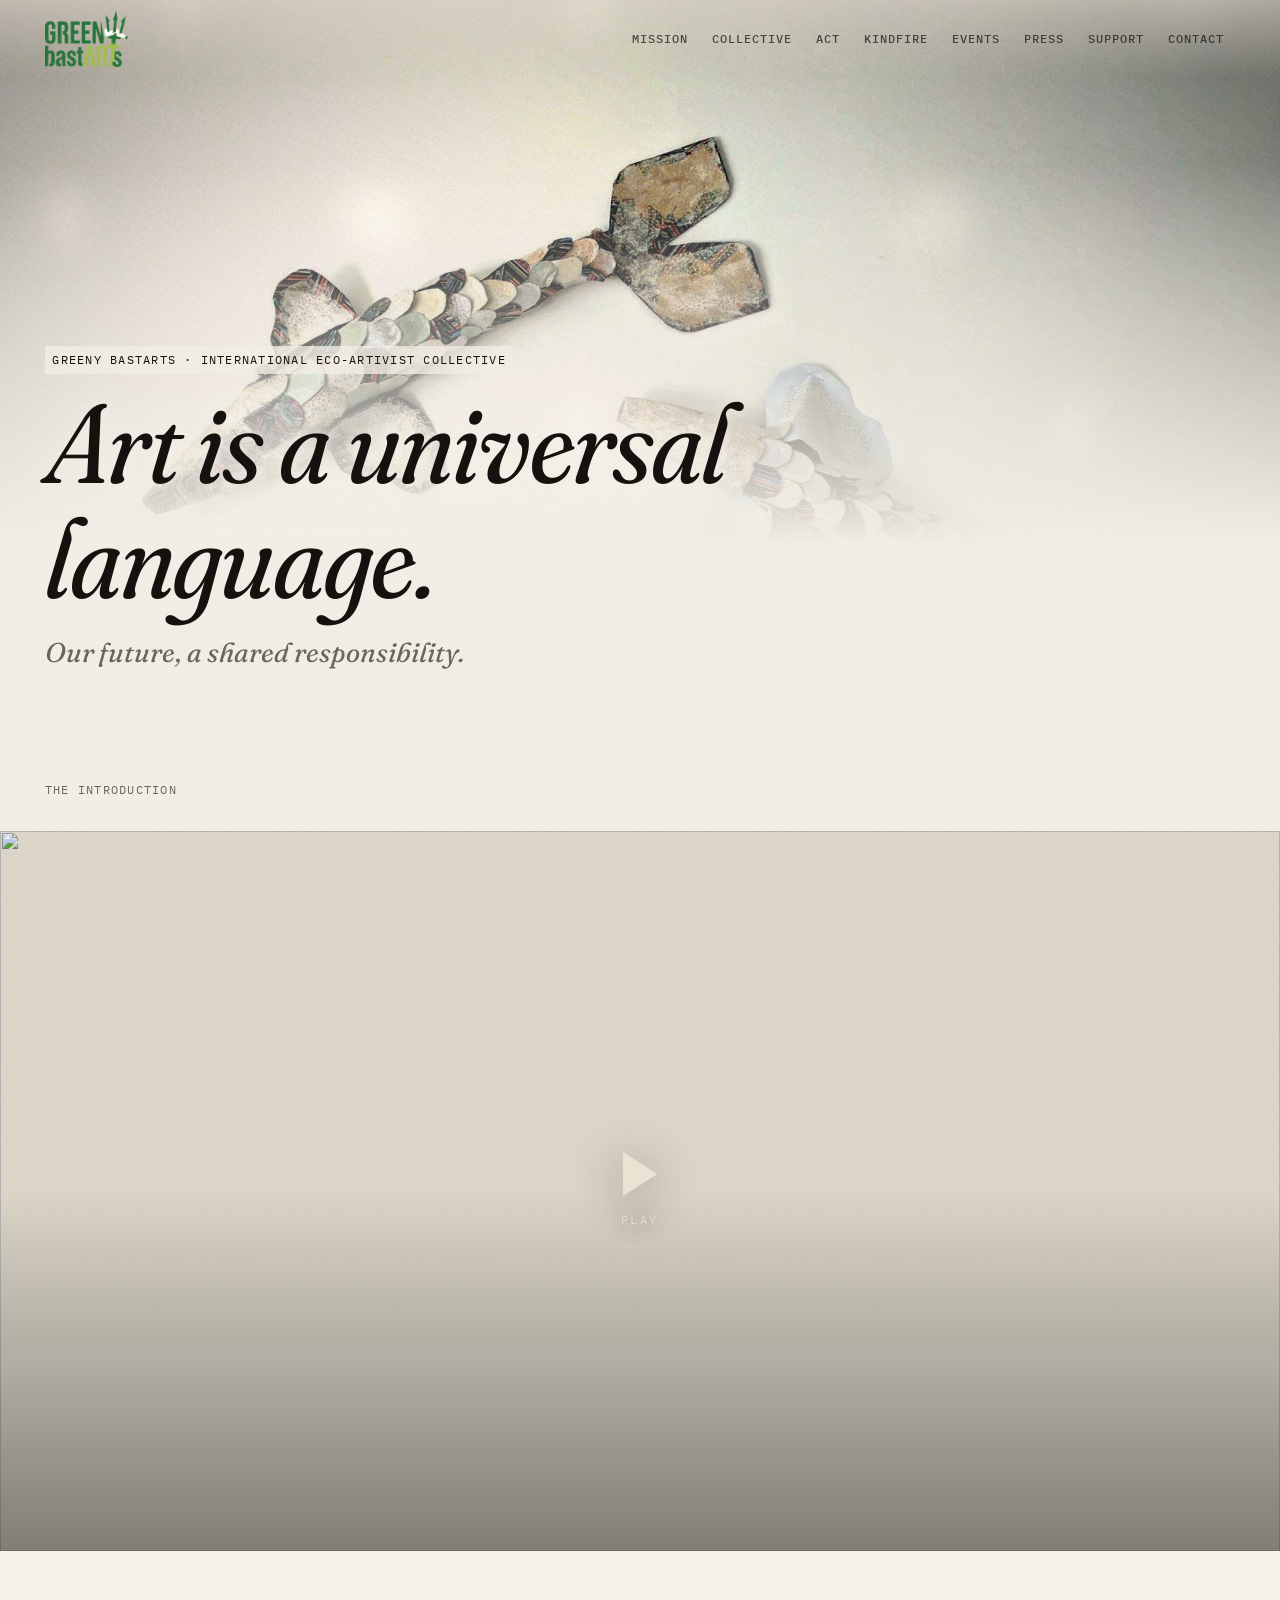
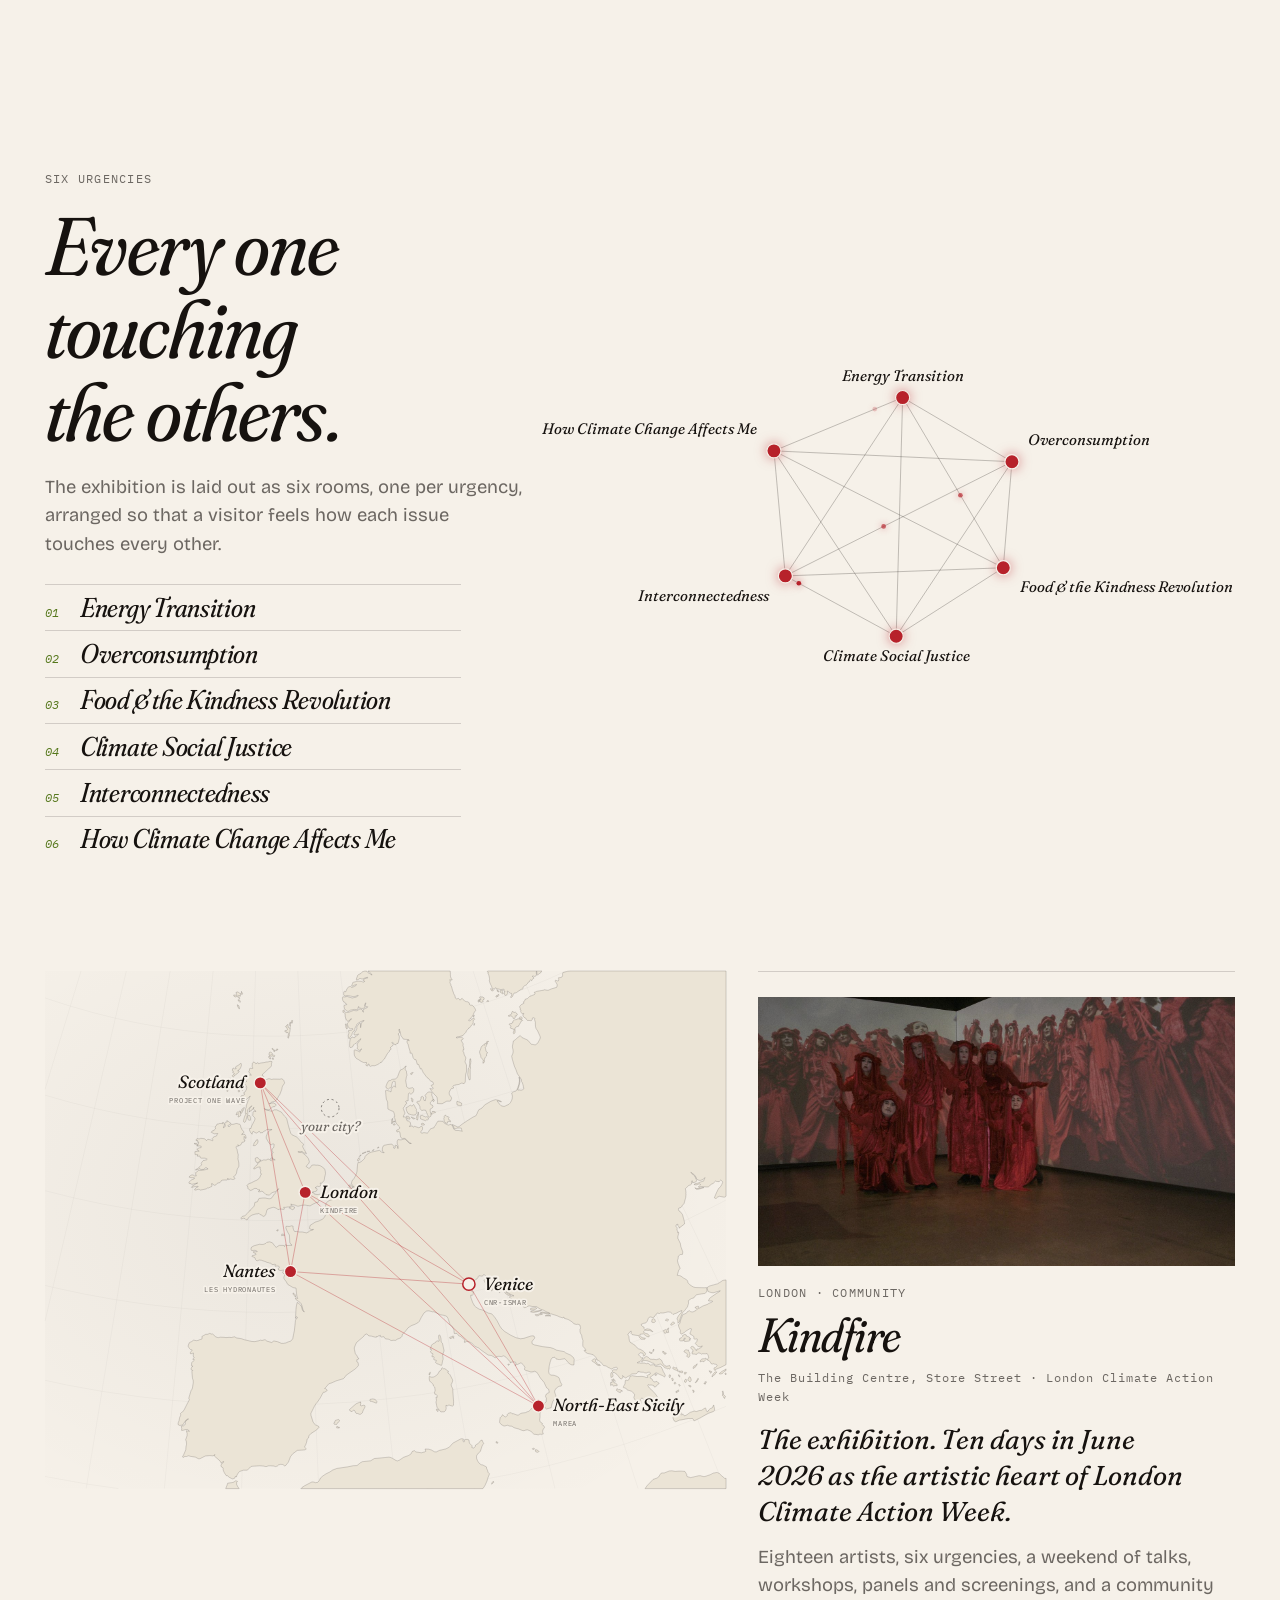
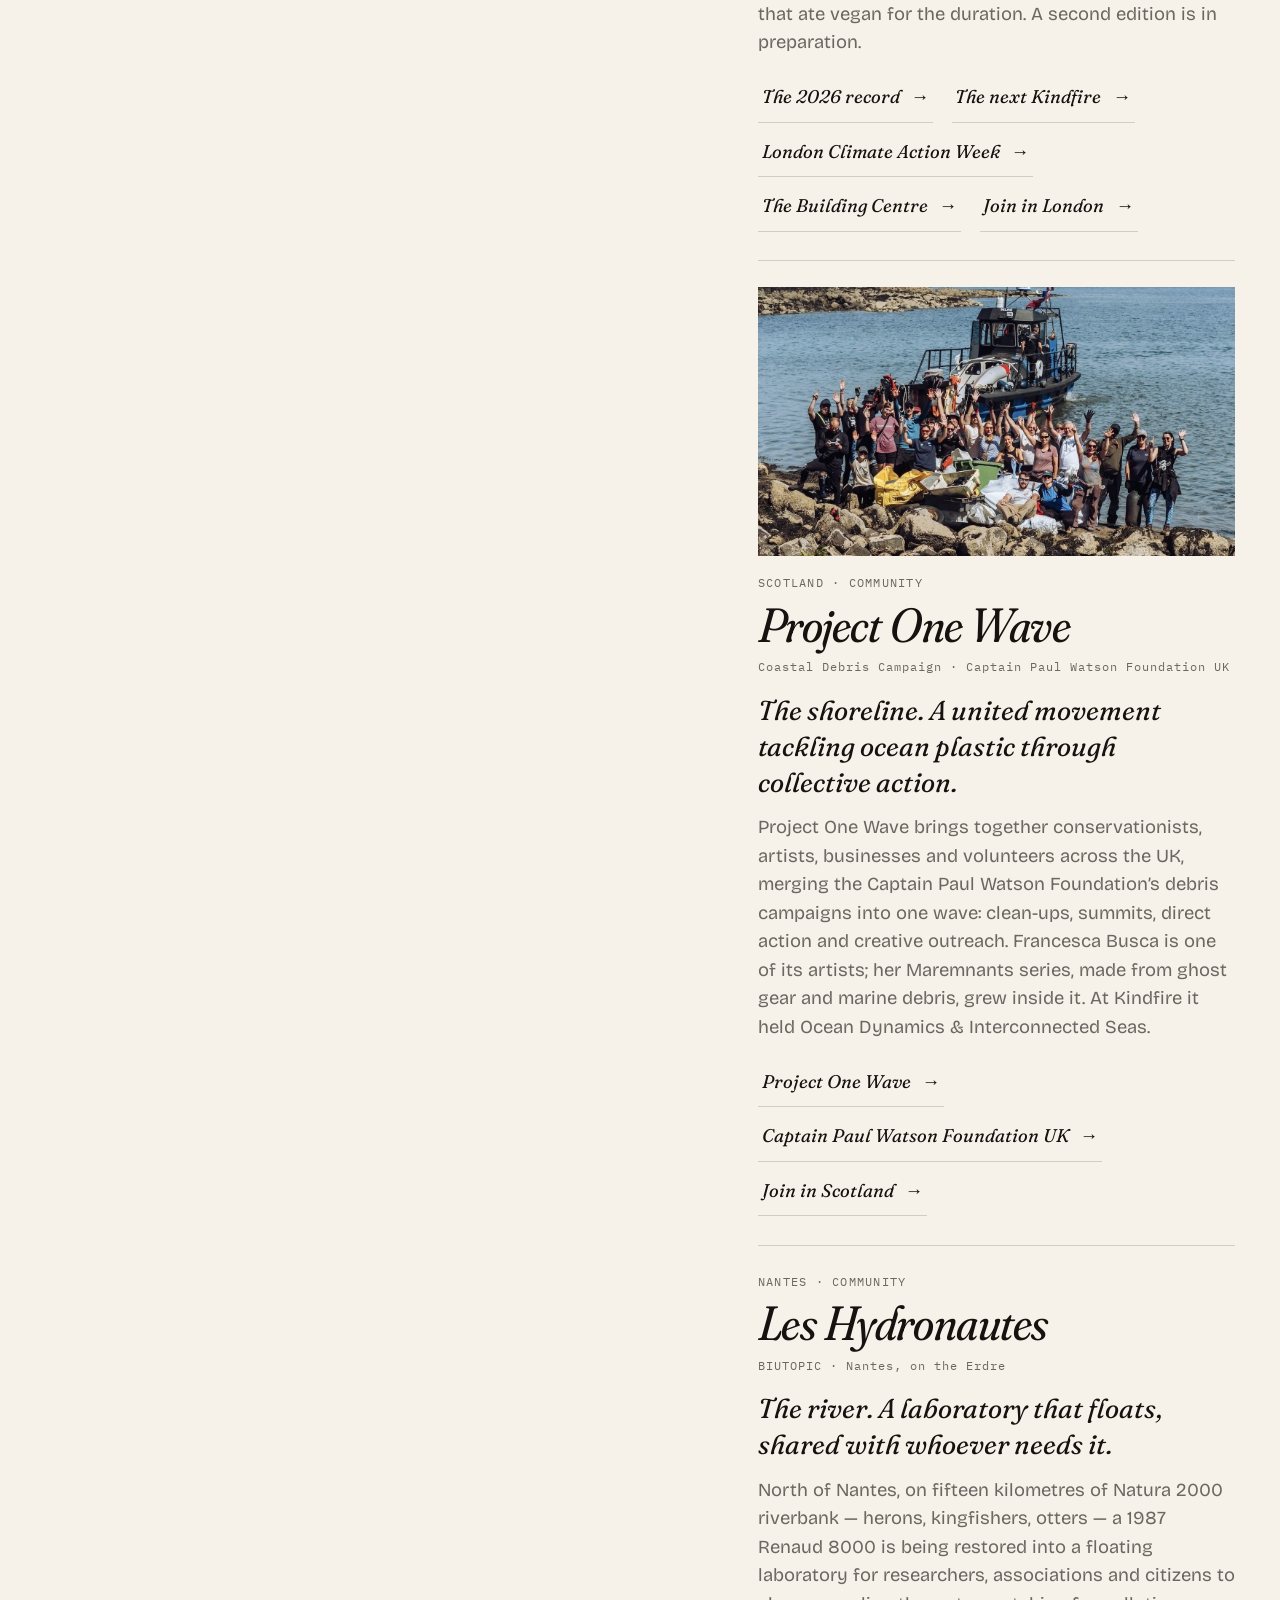
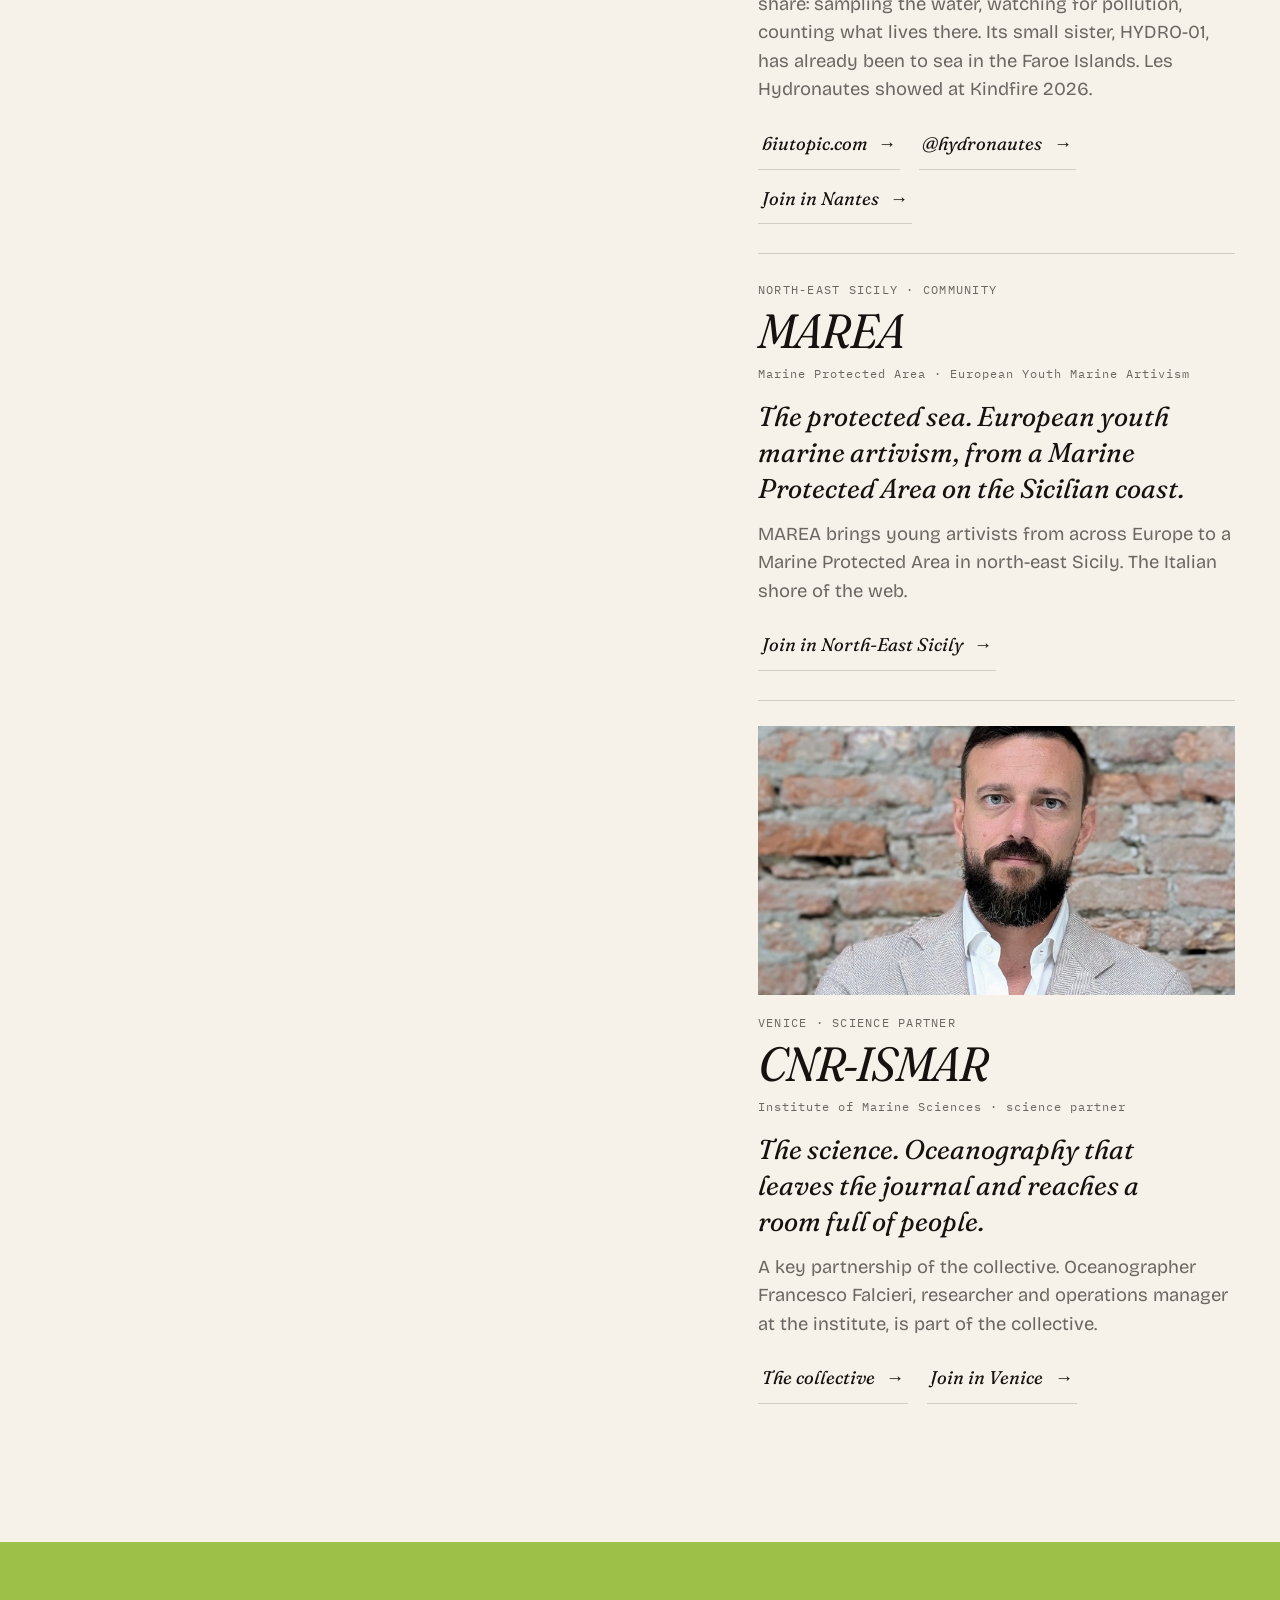
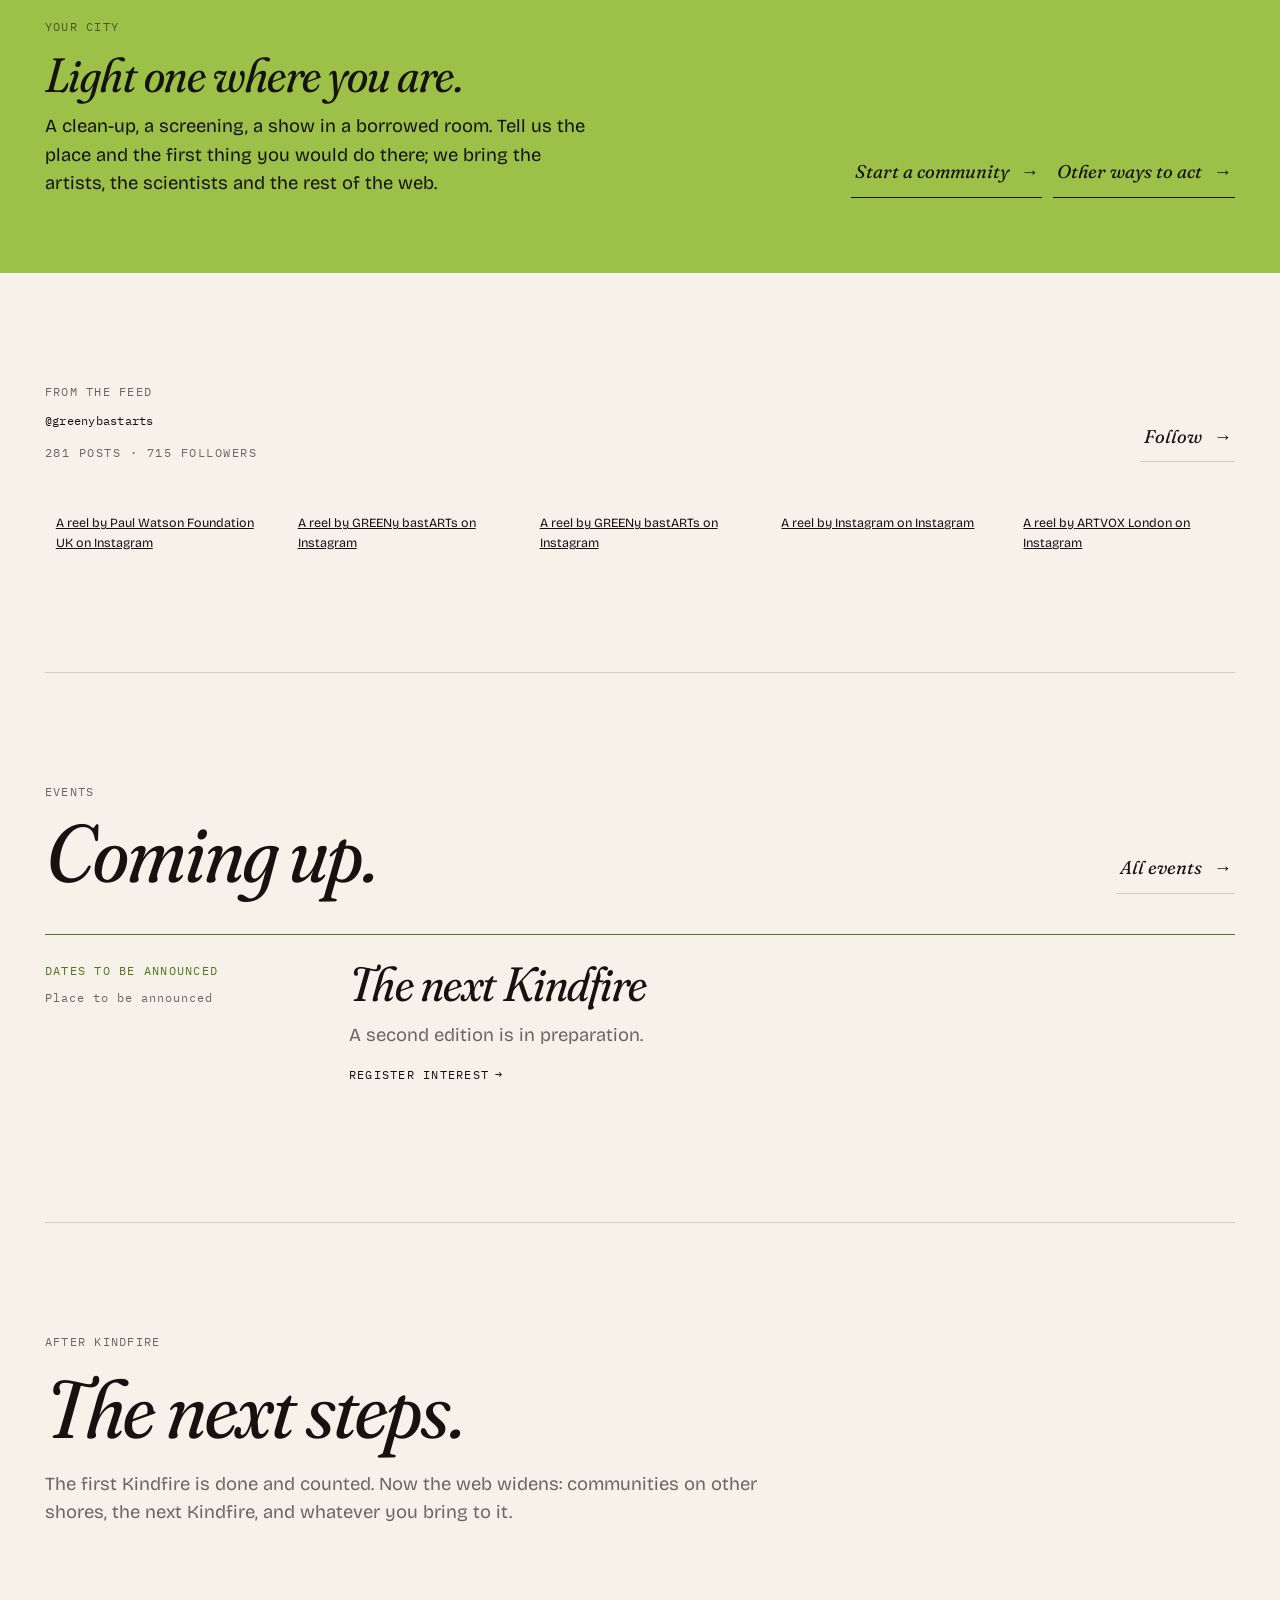
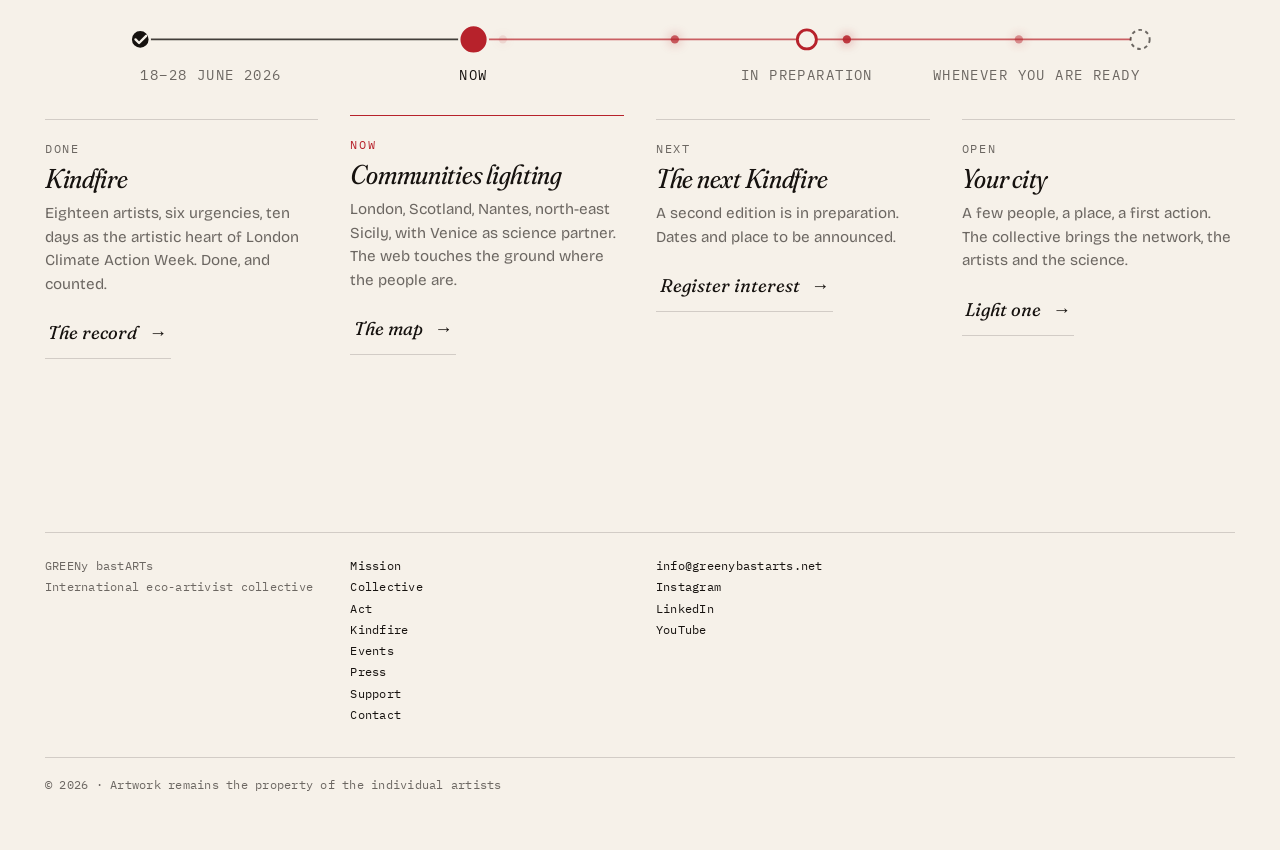
==== commit 87f3abdc: "Rebuild 2026-09-16 20:13" ====
--- a/index.html
+++ b/index.html
@@ -1,4 +1,4 @@
-<!DOCTYPE html><html lang="en-GB" class="no-js"> <head><meta charset="utf-8"><script>document.documentElement.classList.remove('no-js');</script><meta name="viewport" content="width=device-width, initial-scale=1"><title>GREENy bastARTs — eco-artivist collective</title><meta name="description" content="An international eco-artivist collective uniting artists, scientists, engineers and communities. On the ground: Kindfire in London, Project One Wave on the Scottish coast, Les Hydronautes in Nantes, MAREA in north-east Sicily, CNR-ISMAR in Venice. Start one where you are."><link rel="canonical" href="https://www.greenybastarts.net/"><meta property="og:site_name" content="GREENy bastARTs"><meta property="og:title" content="GREENy bastARTs — eco-artivist collective"><meta property="og:description" content="An international eco-artivist collective uniting artists, scientists, engineers and communities. On the ground: Kindfire in London, Project One Wave on the Scottish coast, Les Hydronautes in Nantes, MAREA in north-east Sicily, CNR-ISMAR in Venice. Start one where you are."><meta property="og:type" content="website"><meta property="og:locale" content="en_GB"><meta property="og:url" content="https://www.greenybastarts.net/"><meta property="og:image" content="https://www.greenybastarts.net/img/kf/weekend-01.jpg"><meta property="og:image:alt" content="The Red Rebel Brigade in the Kindfire projection room."><meta name="twitter:card" content="summary_large_image"><link rel="icon" href="/img/round-green-bastard.png"><script type="application/ld+json">{"@context":"https://schema.org","@type":"Organization","name":"GREENy bastARTs","url":"https://www.greenybastarts.net/","logo":"https://www.greenybastarts.net/img/round-green-bastard.png","image":"https://www.greenybastarts.net/img/kf/weekend-01.jpg","email":"info@greenybastarts.net","description":"International eco-artivist collective uniting artists, scientists, engineers and businesses for marine conservation and environmental action across Europe.","sameAs":["https://www.instagram.com/greenybastarts/","https://www.linkedin.com/company/greenybastarts/","https://www.youtube.com/channel/UC-2mrV_EYEUT1VHwZpwODZg"]}</script><link rel="preconnect" href="https://fonts.googleapis.com"><link rel="preconnect" href="https://fonts.gstatic.com" crossorigin><link rel="stylesheet" href="https://fonts.googleapis.com/css2?family=Fraunces:ital,opsz,wght,SOFT,WONK@0,9..144,300..700,0..100,0..1;1,9..144,300..700,0..100,0..1&family=Bricolage+Grotesque:opsz,wdth,wght@12..96,75..100,300..700&family=IBM+Plex+Mono:wght@400;500&display=swap"><meta name="astro-view-transitions-enabled" content="true"><meta name="astro-view-transitions-fallback" content="animate"><script type="module" src="/_astro/ClientRouter.astro_astro_type_script_index_0_lang.CDGfc0hd.js"></script><link rel="stylesheet" href="/_astro/contact.BU_7U3_t.css">
+<!DOCTYPE html><html lang="en-GB" class="no-js"> <head><meta charset="utf-8"><script>document.documentElement.classList.remove('no-js');</script><meta name="viewport" content="width=device-width, initial-scale=1"><title>GREENy bastARTs — eco-artivist collective</title><meta name="description" content="An international eco-artivist collective uniting artists, scientists and engineers for the sea. On the ground in London, Scotland, Nantes, Sicily and Venice."><link rel="canonical" href="https://www.greenybastarts.net/"><meta property="og:site_name" content="GREENy bastARTs"><meta property="og:title" content="GREENy bastARTs — eco-artivist collective"><meta property="og:description" content="An international eco-artivist collective uniting artists, scientists and engineers for the sea. On the ground in London, Scotland, Nantes, Sicily and Venice."><meta property="og:type" content="website"><meta property="og:locale" content="en_GB"><meta property="og:url" content="https://www.greenybastarts.net/"><meta property="og:image" content="https://www.greenybastarts.net/img/kf/weekend-01.jpg"><meta property="og:image:alt" content="The Red Rebel Brigade in the Kindfire projection room."><meta name="twitter:card" content="summary_large_image"><link rel="icon" href="/img/round-green-bastard.png"><script type="application/ld+json">{"@context":"https://schema.org","@type":"Organization","name":"GREENy bastARTs","url":"https://www.greenybastarts.net/","logo":"https://www.greenybastarts.net/img/round-green-bastard.png","image":"https://www.greenybastarts.net/img/kf/weekend-01.jpg","email":"info@greenybastarts.net","description":"International eco-artivist collective uniting artists, scientists, engineers and businesses for marine conservation and environmental action across Europe.","sameAs":["https://www.instagram.com/greenybastarts/","https://www.linkedin.com/company/greenybastarts/","https://www.youtube.com/channel/UC-2mrV_EYEUT1VHwZpwODZg"]}</script><link rel="preconnect" href="https://fonts.googleapis.com"><link rel="preconnect" href="https://fonts.gstatic.com" crossorigin><link rel="stylesheet" href="https://fonts.googleapis.com/css2?family=Fraunces:ital,opsz,wght,SOFT,WONK@0,9..144,300..700,0..100,0..1;1,9..144,300..700,0..100,0..1&family=Bricolage+Grotesque:opsz,wdth,wght@12..96,75..100,300..700&family=IBM+Plex+Mono:wght@400;500&display=swap"><meta name="astro-view-transitions-enabled" content="true"><meta name="astro-view-transitions-fallback" content="animate"><script type="module" src="/_astro/ClientRouter.astro_astro_type_script_index_0_lang.CDGfc0hd.js"></script><link rel="stylesheet" href="/_astro/contact.BU_7U3_t.css">
 <style>.page-hero[data-astro-cid-s5hxusys]{min-height:82vh;display:flex;align-items:flex-end;background:linear-gradient(to bottom,transparent 22%,var(--ink) 74%);position:relative}.ph-video[data-astro-cid-s5hxusys]{position:absolute;inset:0;width:100%;height:100%;object-fit:cover;z-index:-1;background:#0d0b0a}.has-video[data-astro-cid-s5hxusys]{min-height:88vh}.has-video[data-astro-cid-s5hxusys] .ph-in[data-astro-cid-s5hxusys]{position:relative}@media(prefers-reduced-motion:reduce){.ph-video[data-astro-cid-s5hxusys]{display:none}}.page-hero[data-astro-cid-s5hxusys] .u-eyebrow[data-astro-cid-s5hxusys]{display:inline-block;padding:.35em .6em;background:color-mix(in srgb,var(--ink) 78%,transparent);color:var(--paper)}.ph-in[data-astro-cid-s5hxusys]{padding-bottom:clamp(2rem,1rem + 4vw,5rem)}.ph-title[data-astro-cid-s5hxusys]{font-size:var(--t-2xl);margin-top:.8rem;max-width:14ch;text-shadow:0 0 40px var(--ink),0 0 12px var(--ink)}.ph-lede[data-astro-cid-s5hxusys]{font-family:var(--serif);font-style:italic;font-variation-settings:"opsz" 40,"SOFT" 40,"WONK" 1;font-size:var(--t-md);line-height:1.35;margin-top:1.2rem;max-width:44ch;color:var(--mute);text-shadow:0 0 30px var(--ink),0 0 8px var(--ink)}
 </style>
 <link rel="stylesheet" href="/_astro/index.BKiqBm2D.css"></head> <body class> <canvas class="scene" id="scene" aria-hidden="true" data-astro-transition-persist="scene"></canvas> <div class="cursor" id="cursor" aria-hidden="true" data-astro-transition-persist="cursor"><span></span></div> <script type="module" src="/_astro/Scene.astro_astro_type_script_index_0_lang.OBQF2uPX.js"></script>  <a class="skip" href="#main">Skip to content</a> <header class="site-head" data-astro-transition-persist="head"> <div class="head-inner"> <a class="brand" href="/" aria-label="GREENy bastARTs — home"> <img src="/img/greeny-bastard.png" alt="" width="120" height="80"> </a> <button class="burger u-mono" type="button" aria-expanded="false" aria-controls="sitenav" data-burger> <span data-burger-label>Menu</span> </button> <nav class="site-nav" id="sitenav" aria-label="Main"> <ul> <li><a href="/what" data-nav>Mission</a></li><li><a href="/who" data-nav>Collective</a></li><li><a href="/how" data-nav>Act</a></li><li><a href="/kindfire" data-nav>Kindfire</a></li><li><a href="/events" data-nav>Events</a></li><li><a href="/press" data-nav>Press</a></li><li><a href="/shop" data-nav>Support</a></li><li><a href="/contact" data-nav>Contact</a></li> </ul> </nav> </div> </header> <main id="main" data-photo="/img/breathe.jpg" data-light>  <section class="page-hero " data-astro-cid-s5hxusys>  <div class="shell ph-in" data-astro-cid-s5hxusys> <p class="u-eyebrow" data-astro-cid-s5hxusys>GREENy bastARTs · international eco-artivist collective</p> <h1 class="u-display ph-title" data-astro-cid-s5hxusys>Art is a universal language.</h1> <p class="ph-lede" data-astro-cid-s5hxusys>Our future, a shared responsibility.</p>  </div> </section>  <section class="if" aria-label="Kindfire 2026 Introduction" data-astro-cid-pvb6eqof> <div class="shell if-head" data-astro-cid-pvb6eqof> <p class="u-eyebrow" data-astro-cid-pvb6eqof>The introduction</p> </div> <div class="if-frame" data-film="dUguOkFHB0k" data-astro-cid-pvb6eqof> <img src="https://i.ytimg.com/vi/dUguOkFHB0k/maxresdefault.jpg" alt="" width="1280" height="720" decoding="async" fetchpriority="high" data-astro-cid-pvb6eqof> <button class="if-play" type="button" aria-label="Play Kindfire 2026 Introduction" data-astro-cid-pvb6eqof> <span class="if-tri" aria-hidden="true" data-astro-cid-pvb6eqof></span> <span class="u-mono if-cta" data-astro-cid-pvb6eqof>Play</span> </button> </div> </section> <script type="module">function l(){document.querySelectorAll(".if-frame[data-film]:not([data-bound])").forEach(e=>{e.dataset.bound="1",e.querySelector(".if-play")?.addEventListener("click",()=>{const a=e.dataset.film,t=document.createElement("iframe");t.src=`https://www.youtube-nocookie.com/embed/${a}?autoplay=1&rel=0&modestbranding=1`,t.title=e.querySelector(".if-play")?.getAttribute("aria-label")??"Video",t.allow="accelerometer; autoplay; clipboard-write; encrypted-media; gyroscope; picture-in-picture",t.allowFullscreen=!0,e.replaceChildren(t),e.classList.add("is-playing")})})}document.addEventListener("astro:page-load",l);</script>  <section class="urg-sec shell" aria-labelledby="urg-h" data-urgencies data-astro-cid-c3jeyymq> <div class="tess urg-in" data-astro-cid-c3jeyymq> <div class="f-5 urg-text" data-astro-cid-c3jeyymq> <p class="u-eyebrow" data-astro-cid-c3jeyymq>Six urgencies</p> <h2 class="u-display urg-h" id="urg-h" data-astro-cid-c3jeyymq>Every one touching the others.</h2> <p class="urg-lede" data-astro-cid-c3jeyymq>
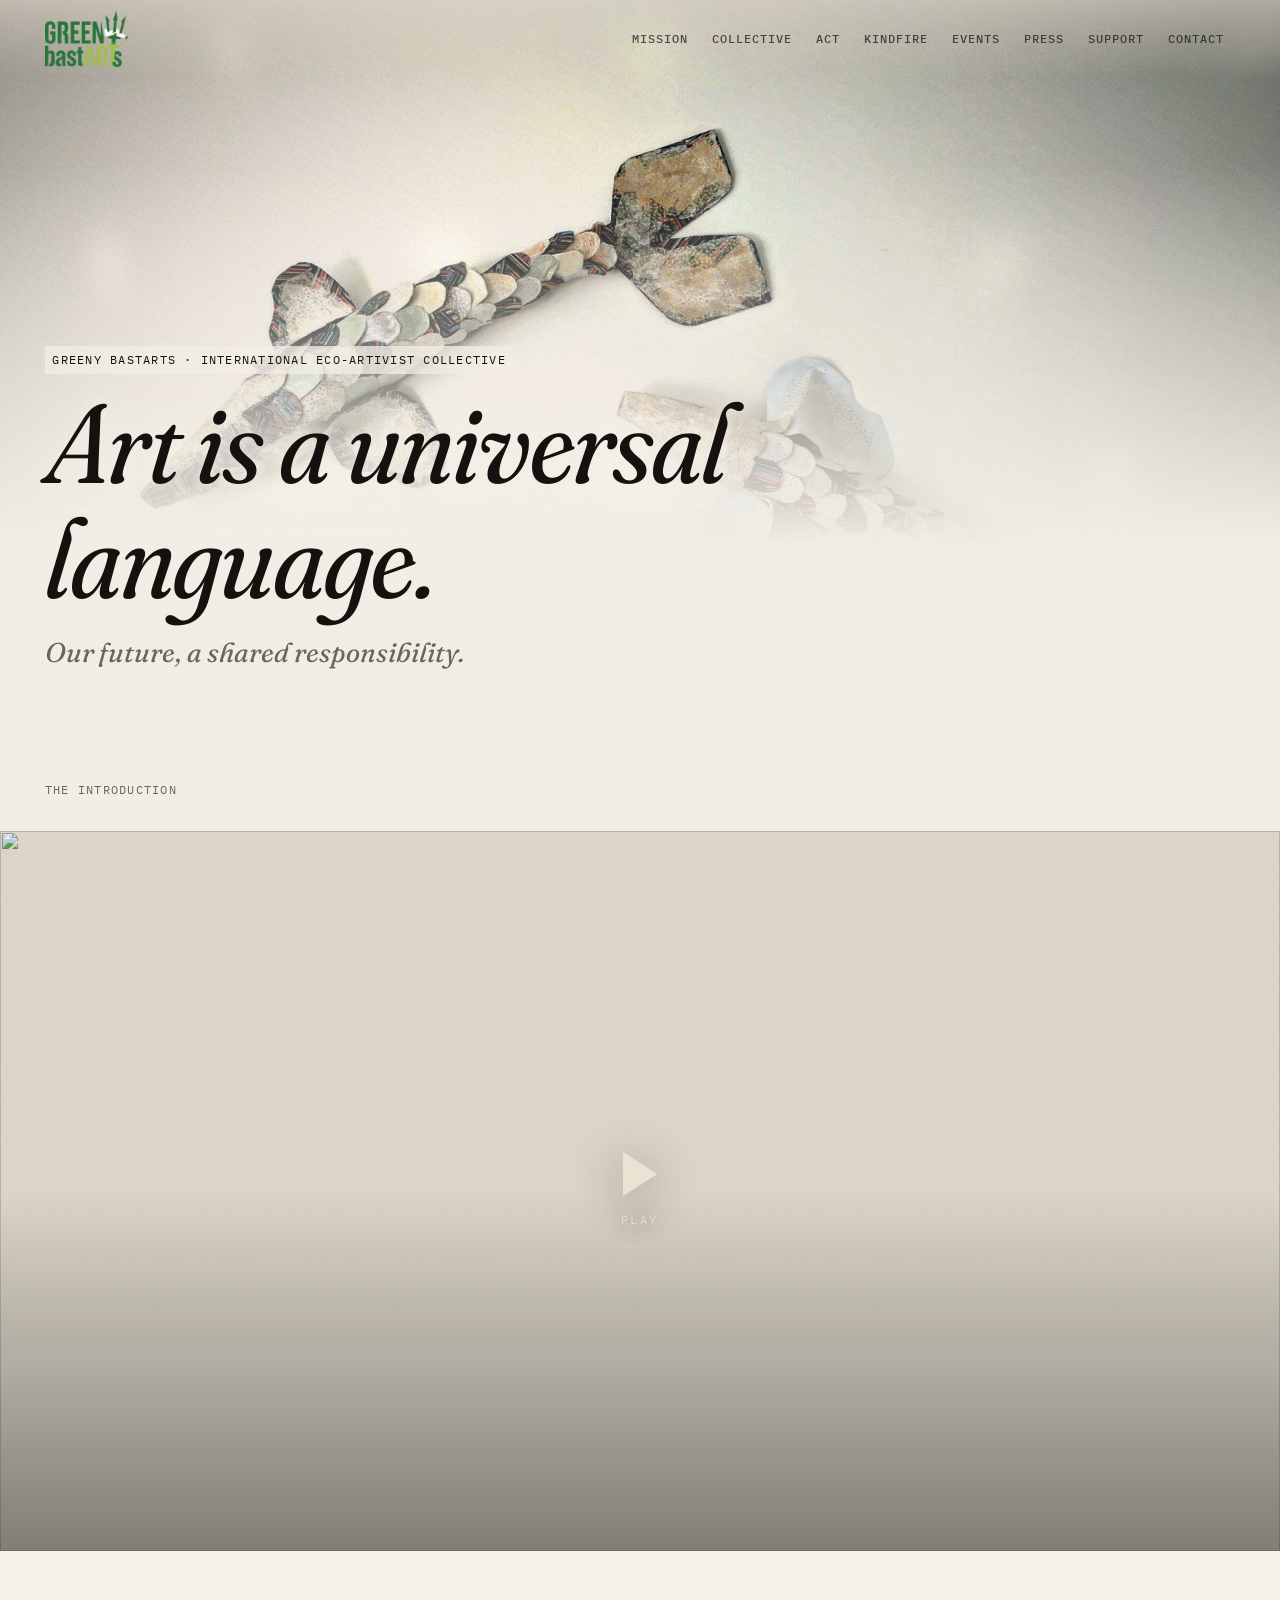
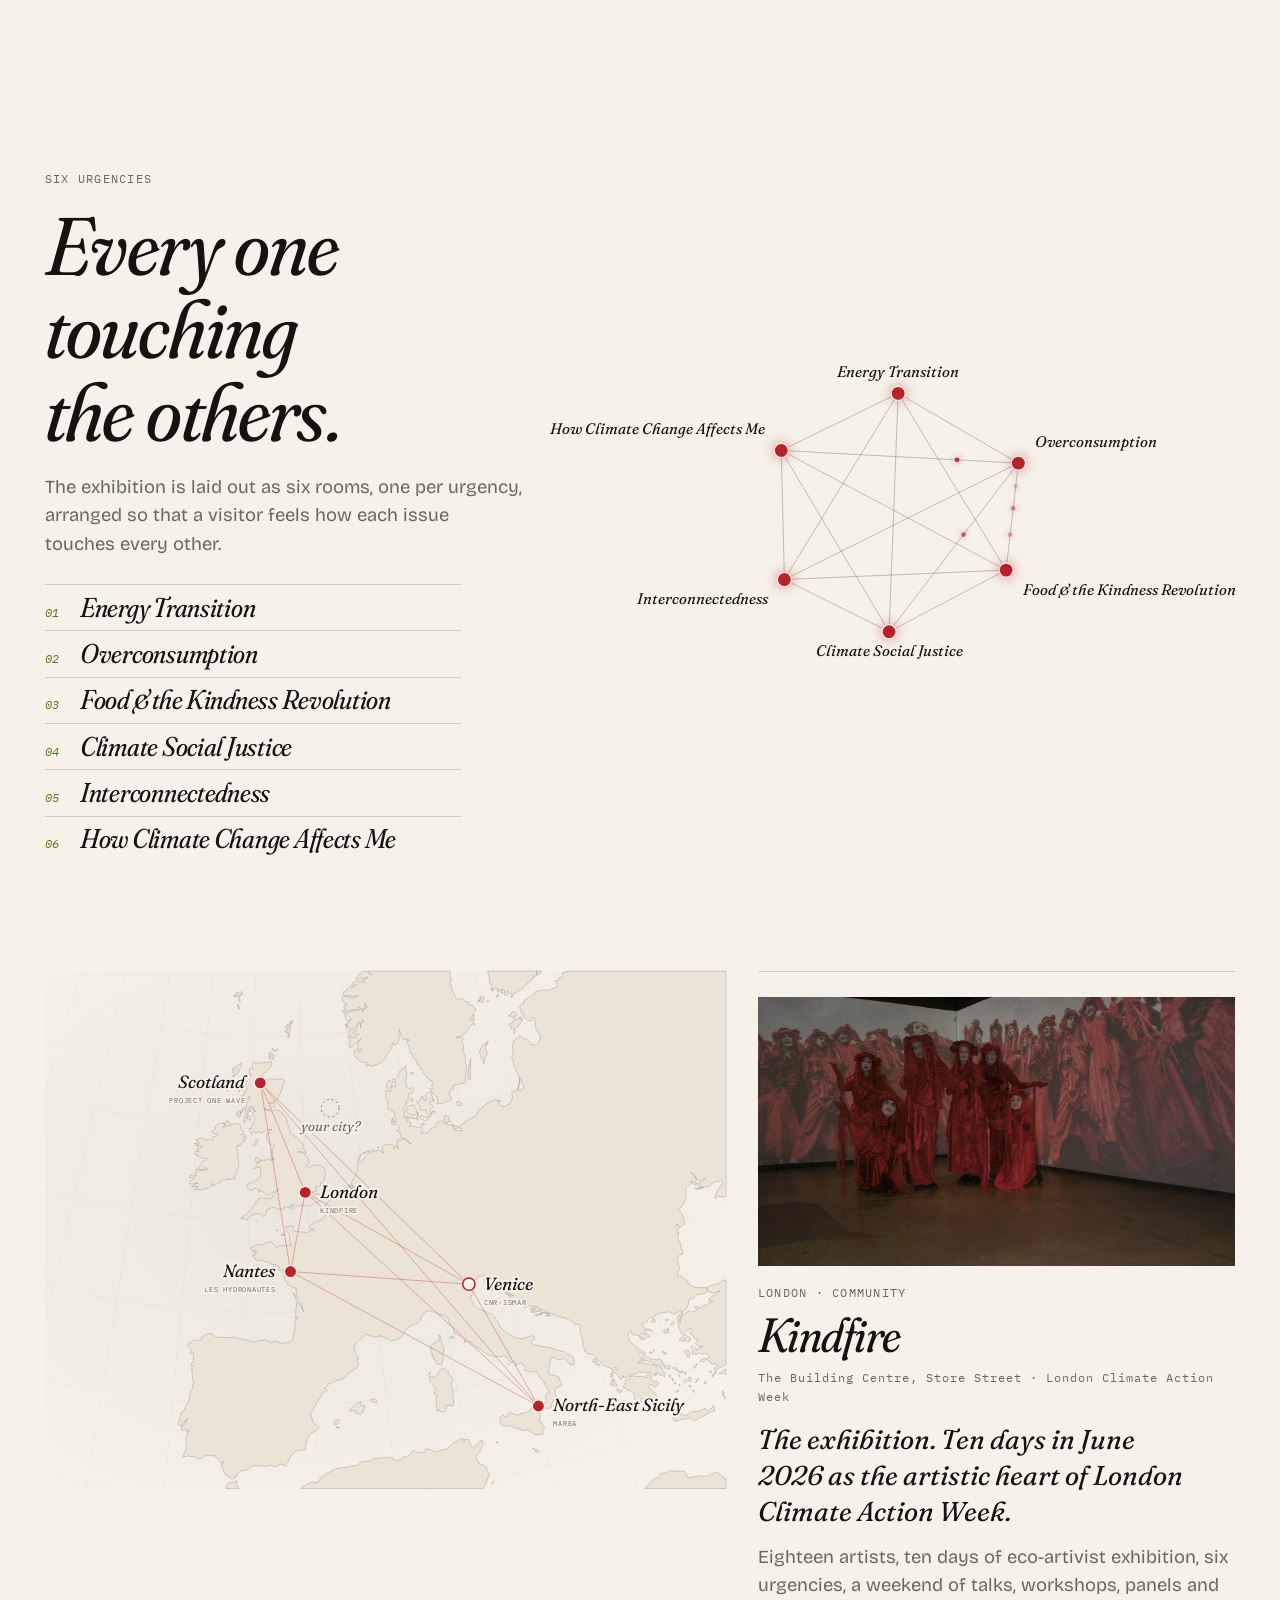
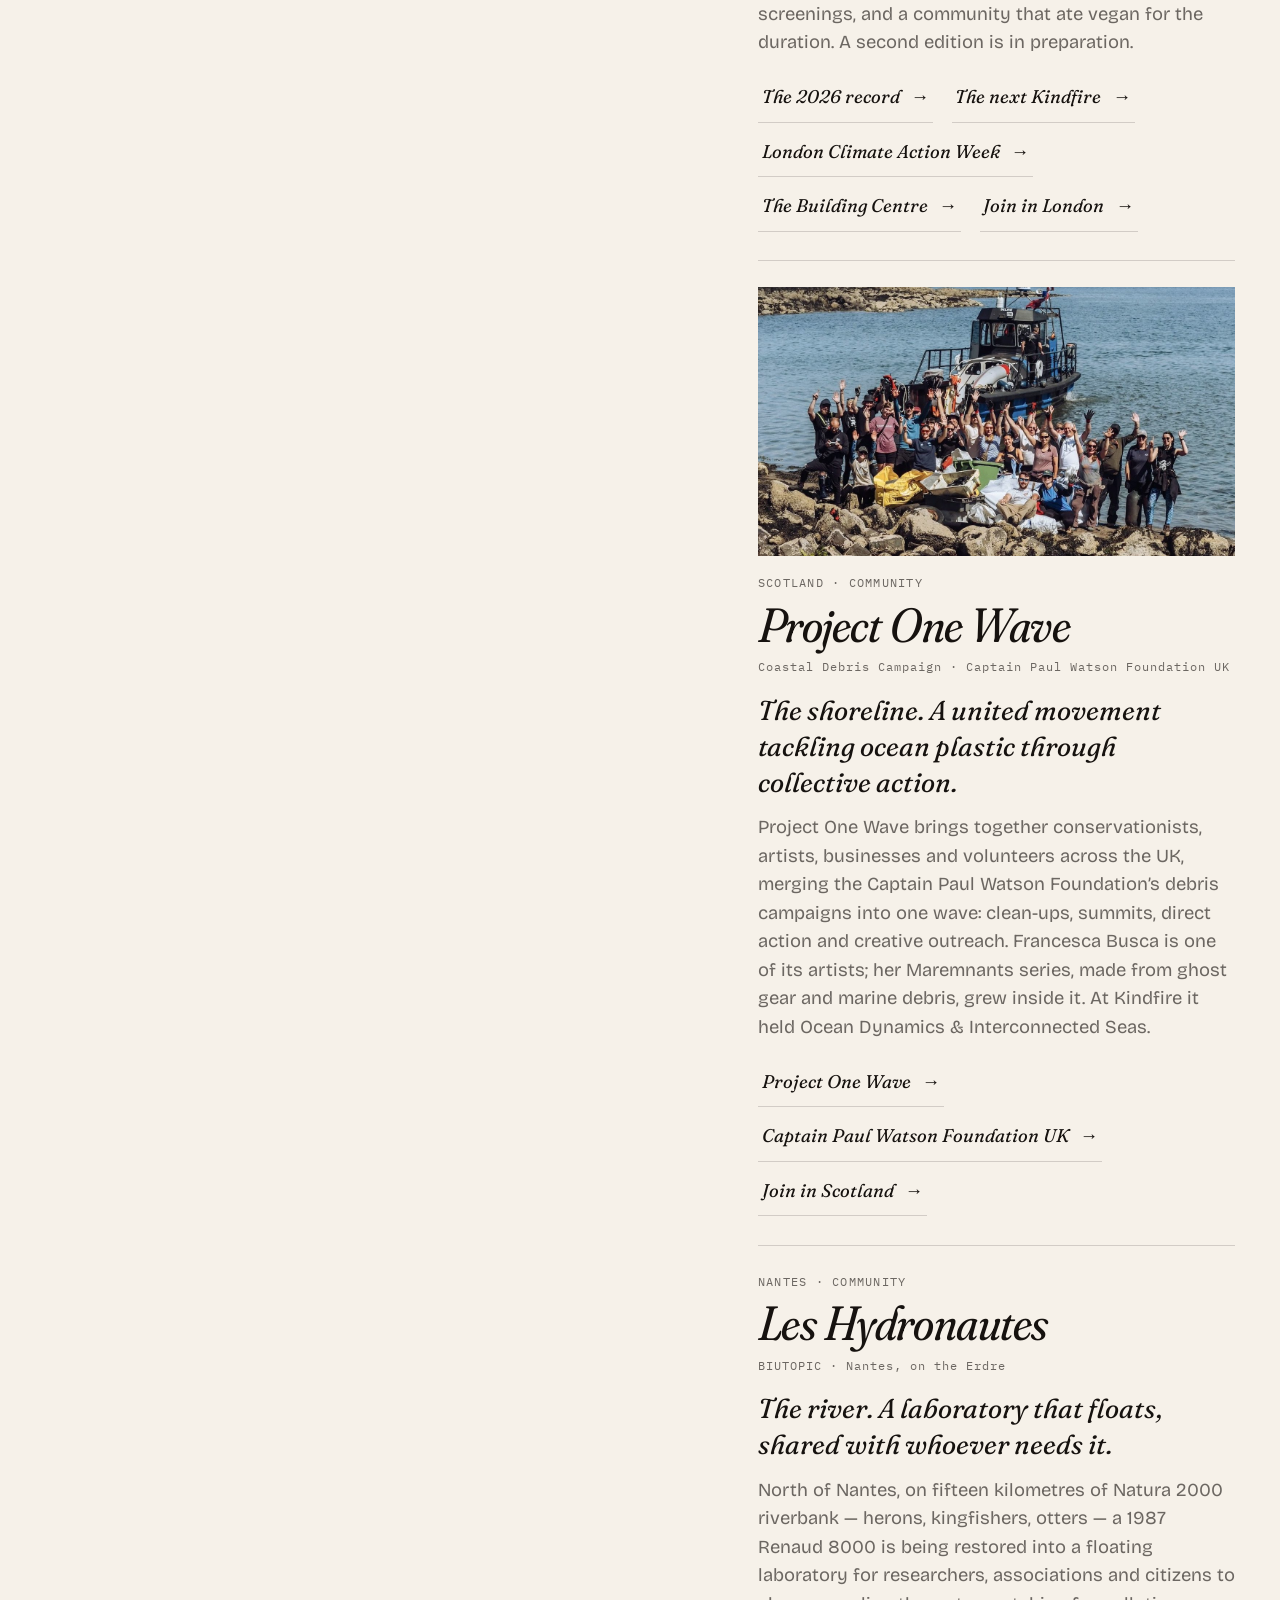
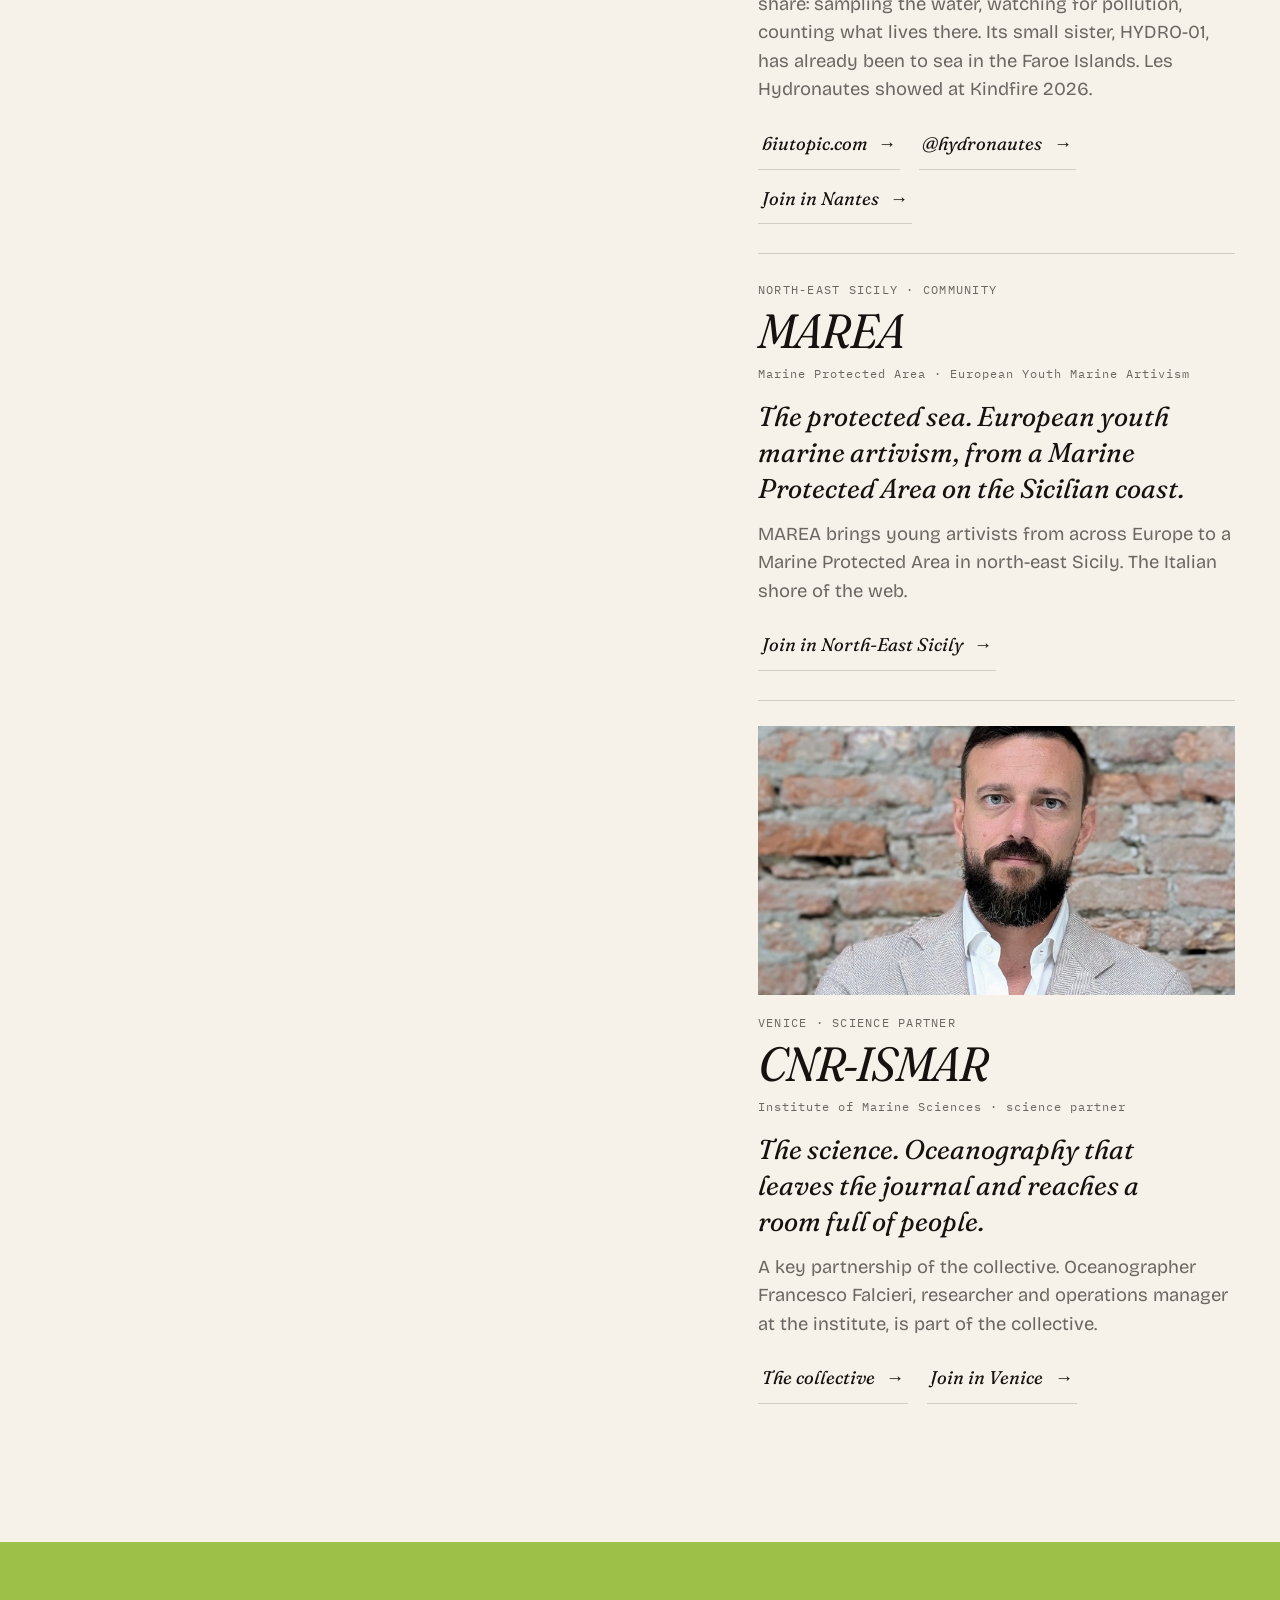
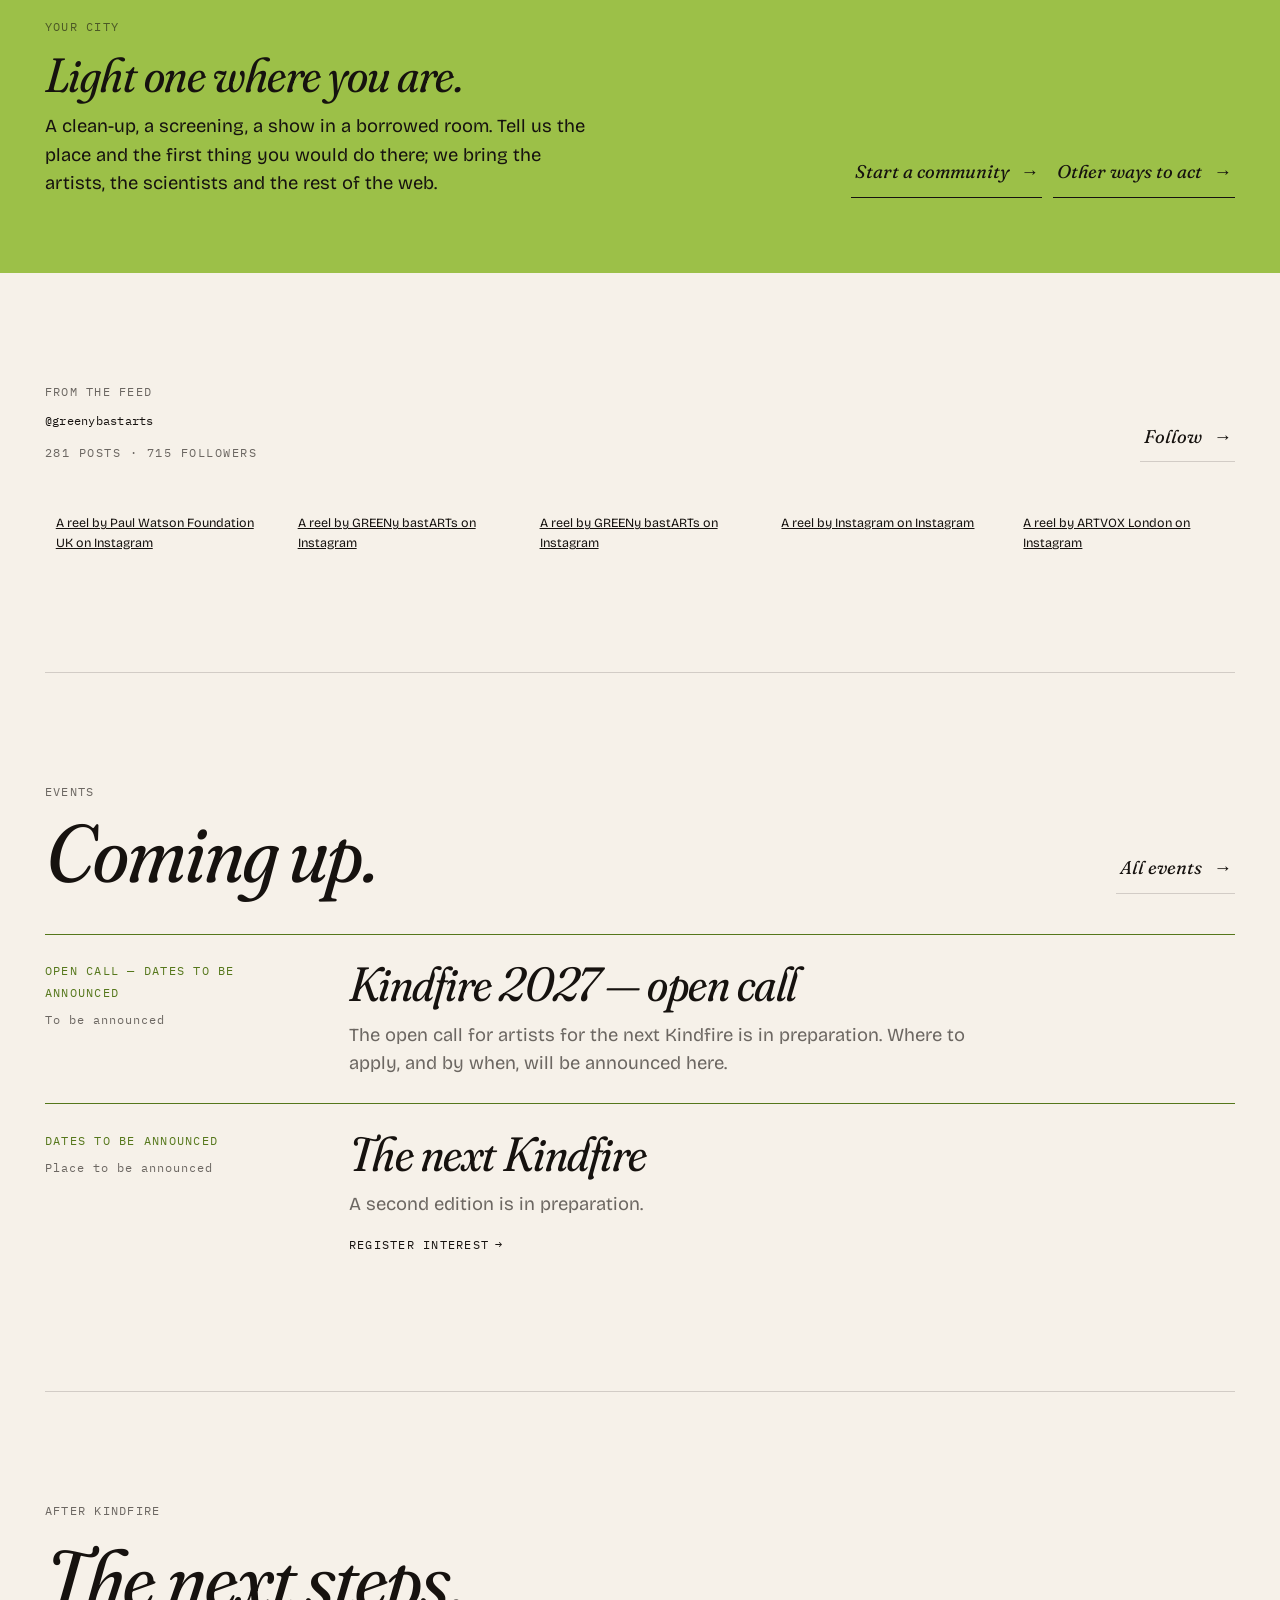
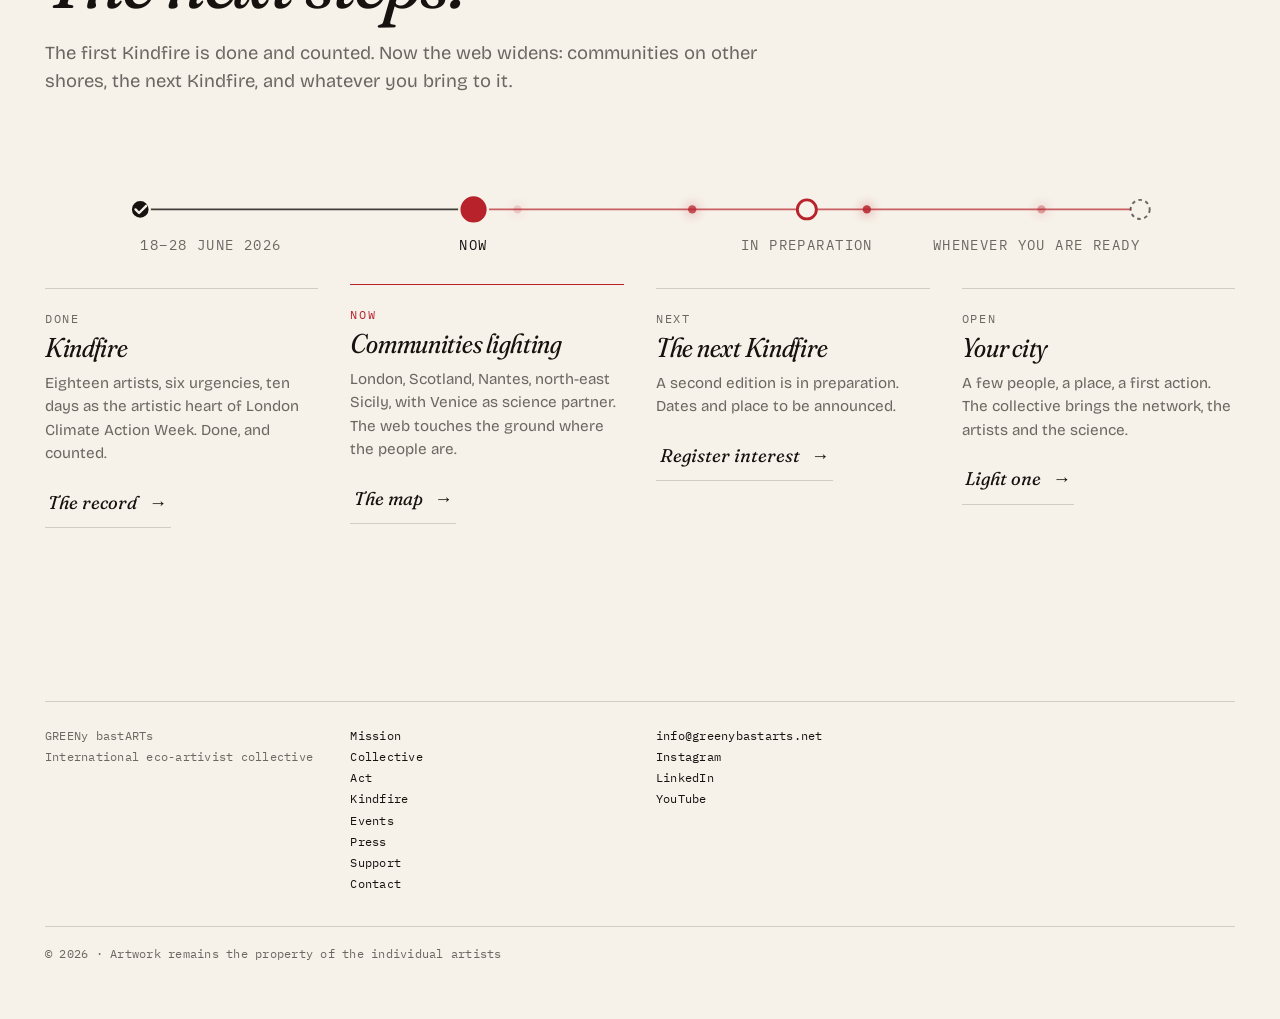
==== commit 0ac529ed: "Rebuild 2026-09-17 19:54" ====
--- a/index.html
+++ b/index.html
@@ -4,7 +4,7 @@
 <link rel="stylesheet" href="/_astro/index.BKiqBm2D.css"></head> <body class> <canvas class="scene" id="scene" aria-hidden="true" data-astro-transition-persist="scene"></canvas> <div class="cursor" id="cursor" aria-hidden="true" data-astro-transition-persist="cursor"><span></span></div> <script type="module" src="/_astro/Scene.astro_astro_type_script_index_0_lang.OBQF2uPX.js"></script>  <a class="skip" href="#main">Skip to content</a> <header class="site-head" data-astro-transition-persist="head"> <div class="head-inner"> <a class="brand" href="/" aria-label="GREENy bastARTs — home"> <img src="/img/greeny-bastard.png" alt="" width="120" height="80"> </a> <button class="burger u-mono" type="button" aria-expanded="false" aria-controls="sitenav" data-burger> <span data-burger-label>Menu</span> </button> <nav class="site-nav" id="sitenav" aria-label="Main"> <ul> <li><a href="/what" data-nav>Mission</a></li><li><a href="/who" data-nav>Collective</a></li><li><a href="/how" data-nav>Act</a></li><li><a href="/kindfire" data-nav>Kindfire</a></li><li><a href="/events" data-nav>Events</a></li><li><a href="/press" data-nav>Press</a></li><li><a href="/shop" data-nav>Support</a></li><li><a href="/contact" data-nav>Contact</a></li> </ul> </nav> </div> </header> <main id="main" data-photo="/img/breathe.jpg" data-light>  <section class="page-hero " data-astro-cid-s5hxusys>  <div class="shell ph-in" data-astro-cid-s5hxusys> <p class="u-eyebrow" data-astro-cid-s5hxusys>GREENy bastARTs · international eco-artivist collective</p> <h1 class="u-display ph-title" data-astro-cid-s5hxusys>Art is a universal language.</h1> <p class="ph-lede" data-astro-cid-s5hxusys>Our future, a shared responsibility.</p>  </div> </section>  <section class="if" aria-label="Kindfire 2026 Introduction" data-astro-cid-pvb6eqof> <div class="shell if-head" data-astro-cid-pvb6eqof> <p class="u-eyebrow" data-astro-cid-pvb6eqof>The introduction</p> </div> <div class="if-frame" data-film="dUguOkFHB0k" data-astro-cid-pvb6eqof> <img src="https://i.ytimg.com/vi/dUguOkFHB0k/maxresdefault.jpg" alt="" width="1280" height="720" decoding="async" fetchpriority="high" data-astro-cid-pvb6eqof> <button class="if-play" type="button" aria-label="Play Kindfire 2026 Introduction" data-astro-cid-pvb6eqof> <span class="if-tri" aria-hidden="true" data-astro-cid-pvb6eqof></span> <span class="u-mono if-cta" data-astro-cid-pvb6eqof>Play</span> </button> </div> </section> <script type="module">function l(){document.querySelectorAll(".if-frame[data-film]:not([data-bound])").forEach(e=>{e.dataset.bound="1",e.querySelector(".if-play")?.addEventListener("click",()=>{const a=e.dataset.film,t=document.createElement("iframe");t.src=`https://www.youtube-nocookie.com/embed/${a}?autoplay=1&rel=0&modestbranding=1`,t.title=e.querySelector(".if-play")?.getAttribute("aria-label")??"Video",t.allow="accelerometer; autoplay; clipboard-write; encrypted-media; gyroscope; picture-in-picture",t.allowFullscreen=!0,e.replaceChildren(t),e.classList.add("is-playing")})})}document.addEventListener("astro:page-load",l);</script>  <section class="urg-sec shell" aria-labelledby="urg-h" data-urgencies data-astro-cid-c3jeyymq> <div class="tess urg-in" data-astro-cid-c3jeyymq> <div class="f-5 urg-text" data-astro-cid-c3jeyymq> <p class="u-eyebrow" data-astro-cid-c3jeyymq>Six urgencies</p> <h2 class="u-display urg-h" id="urg-h" data-astro-cid-c3jeyymq>Every one touching the others.</h2> <p class="urg-lede" data-astro-cid-c3jeyymq>
 The exhibition is laid out as six rooms, one per urgency, arranged so that a visitor
         feels how each issue touches every other.
-</p> <ol class="urg-list" data-astro-cid-c3jeyymq> <li class="u-display urg" data-astro-cid-c3jeyymq>Energy Transition</li><li class="u-display urg" data-astro-cid-c3jeyymq>Overconsumption</li><li class="u-display urg" data-astro-cid-c3jeyymq>Food &amp; the Kindness Revolution</li><li class="u-display urg" data-astro-cid-c3jeyymq>Climate Social Justice</li><li class="u-display urg" data-astro-cid-c3jeyymq>Interconnectedness</li><li class="u-display urg" data-astro-cid-c3jeyymq>How Climate Change Affects Me</li> </ol> </div> <div class="f-7 urg-viz" aria-hidden="true" data-astro-cid-c3jeyymq> <svg viewBox="-280 0 1160 560" class="web" role="img" data-astro-cid-c3jeyymq> <line class="edge" style="--d:0s" x1="300" y1="80" x2="499.2" y2="180" pathLength="1" data-astro-cid-c3jeyymq></line><line class="edge" style="--d:0.07s" x1="300" y1="80" x2="499.2" y2="380" pathLength="1" data-astro-cid-c3jeyymq></line><line class="edge" style="--d:0.14s" x1="300" y1="80" x2="300" y2="480" pathLength="1" data-astro-cid-c3jeyymq></line><line class="edge" style="--d:0.21000000000000002s" x1="300" y1="80" x2="100.8" y2="380" pathLength="1" data-astro-cid-c3jeyymq></line><line class="edge" style="--d:0.28s" x1="300" y1="80" x2="100.8" y2="180" pathLength="1" data-astro-cid-c3jeyymq></line><line class="edge" style="--d:0.35000000000000003s" x1="499.2" y1="180" x2="499.2" y2="380" pathLength="1" data-astro-cid-c3jeyymq></line><line class="edge" style="--d:0.42000000000000004s" x1="499.2" y1="180" x2="300" y2="480" pathLength="1" data-astro-cid-c3jeyymq></line><line class="edge" style="--d:0.49000000000000005s" x1="499.2" y1="180" x2="100.8" y2="380" pathLength="1" data-astro-cid-c3jeyymq></line><line class="edge" style="--d:0.56s" x1="499.2" y1="180" x2="100.8" y2="180" pathLength="1" data-astro-cid-c3jeyymq></line><line class="edge" style="--d:0.6300000000000001s" x1="499.2" y1="380" x2="300" y2="480" pathLength="1" data-astro-cid-c3jeyymq></line><line class="edge" style="--d:0.7000000000000001s" x1="499.2" y1="380" x2="100.8" y2="380" pathLength="1" data-astro-cid-c3jeyymq></line><line class="edge" style="--d:0.77s" x1="499.2" y1="380" x2="100.8" y2="180" pathLength="1" data-astro-cid-c3jeyymq></line><line class="edge" style="--d:0.8400000000000001s" x1="300" y1="480" x2="100.8" y2="380" pathLength="1" data-astro-cid-c3jeyymq></line><line class="edge" style="--d:0.9100000000000001s" x1="300" y1="480" x2="100.8" y2="180" pathLength="1" data-astro-cid-c3jeyymq></line><line class="edge" style="--d:0.9800000000000001s" x1="100.8" y1="380" x2="100.8" y2="180" pathLength="1" data-astro-cid-c3jeyymq></line> <g class="node" style="--i:0" data-astro-cid-c3jeyymq> <circle class="pulse" cx="300" cy="80" r="18" data-astro-cid-c3jeyymq></circle> <circle class="pulse pulse-2" cx="300" cy="80" r="18" data-astro-cid-c3jeyymq></circle> <circle class="core" cx="300" cy="80" r="12" data-astro-cid-c3jeyymq></circle> <text class="label" x="300" y="52" text-anchor="middle" data-astro-cid-c3jeyymq>Energy Transition</text> </g><g class="node" style="--i:1" data-astro-cid-c3jeyymq> <circle class="pulse" cx="499.2" cy="180" r="18" data-astro-cid-c3jeyymq></circle> <circle class="pulse pulse-2" cx="499.2" cy="180" r="18" data-astro-cid-c3jeyymq></circle> <circle class="core" cx="499.2" cy="180" r="12" data-astro-cid-c3jeyymq></circle> <text class="label" x="527.2" y="152" text-anchor="start" data-astro-cid-c3jeyymq>Overconsumption</text> </g><g class="node" style="--i:2" data-astro-cid-c3jeyymq> <circle class="pulse" cx="499.2" cy="380" r="18" data-astro-cid-c3jeyymq></circle> <circle class="pulse pulse-2" cx="499.2" cy="380" r="18" data-astro-cid-c3jeyymq></circle> <circle class="core" cx="499.2" cy="380" r="12" data-astro-cid-c3jeyymq></circle> <text class="label" x="527.2" y="422" text-anchor="start" data-astro-cid-c3jeyymq>Food &amp; the Kindness Revolution</text> </g><g class="node" style="--i:3" data-astro-cid-c3jeyymq> <circle class="pulse" cx="300" cy="480" r="18" data-astro-cid-c3jeyymq></circle> <circle class="pulse pulse-2" cx="300" cy="480" r="18" data-astro-cid-c3jeyymq></circle> <circle class="core" cx="300" cy="480" r="12" data-astro-cid-c3jeyymq></circle> <text class="label" x="300" y="522" text-anchor="middle" data-astro-cid-c3jeyymq>Climate Social Justice</text> </g><g class="node" style="--i:4" data-astro-cid-c3jeyymq> <circle class="pulse" cx="100.8" cy="380" r="18" data-astro-cid-c3jeyymq></circle> <circle class="pulse pulse-2" cx="100.8" cy="380" r="18" data-astro-cid-c3jeyymq></circle> <circle class="core" cx="100.8" cy="380" r="12" data-astro-cid-c3jeyymq></circle> <text class="label" x="72.8" y="422" text-anchor="end" data-astro-cid-c3jeyymq>Interconnectedness</text> </g><g class="node" style="--i:5" data-astro-cid-c3jeyymq> <circle class="pulse" cx="100.8" cy="180" r="18" data-astro-cid-c3jeyymq></circle> <circle class="pulse pulse-2" cx="100.8" cy="180" r="18" data-astro-cid-c3jeyymq></circle> <circle class="core" cx="100.8" cy="180" r="12" data-astro-cid-c3jeyymq></circle> <text class="label" x="72.8" y="152" text-anchor="end" data-astro-cid-c3jeyymq>How Climate Change Affects Me</text> </g> </svg> </div> </div> </section> <script type="module">const w=n=>1-Math.pow(1-n,3),g=matchMedia("(prefers-reduced-motion: reduce)").matches;function F(n){const u=[...n.querySelectorAll(".node")],r=u.map(e=>e.querySelector(".core")).map(e=>({x:+e.getAttribute("cx"),y:+e.getAttribute("cy")})),l=[...n.querySelectorAll(".edge")],h=l.map(e=>{const s=+e.getAttribute("x1"),t=+e.getAttribute("y1"),d=+e.getAttribute("x2"),i=+e.getAttribute("y2"),a=r.findIndex(c=>Math.abs(c.x-s)<.5&&Math.abs(c.y-t)<.5),x=r.findIndex(c=>Math.abs(c.x-d)<.5&&Math.abs(c.y-i)<.5);return[a,x]}),p="http://www.w3.org/2000/svg",m=[];for(let e=0;e<7;e++){const s=document.createElementNS(p,"circle");s.setAttribute("r","4"),s.setAttribute("class","signal"),n.appendChild(s),m.push({el:s,e:Math.floor(Math.random()*h.length),t:Math.random(),v:.0035+Math.random()*.004,dir:Math.random()<.5?1:-1})}const o=r.map(e=>({...e}));let y=0;const M=performance.now(),f=()=>{y=requestAnimationFrame(f);const e=(performance.now()-M)/1e3,s=g?0:1;for(let t=0;t<o.length;t++)o[t].x=r[t].x+Math.sin(e*.37+t*1.7)*14*s,o[t].y=r[t].y+Math.cos(e*.29+t*2.3)*11*s,u[t].setAttribute("transform",`translate(${(o[t].x-r[t].x).toFixed(2)} ${(o[t].y-r[t].y).toFixed(2)})`);if(l.forEach((t,d)=>{const[i,a]=h[d];t.setAttribute("x1",o[i].x.toFixed(1)),t.setAttribute("y1",o[i].y.toFixed(1)),t.setAttribute("x2",o[a].x.toFixed(1)),t.setAttribute("y2",o[a].y.toFixed(1))}),!g)for(const t of m){t.t+=t.v,t.t>=1&&(t.t=0,t.e=Math.floor(Math.random()*h.length),t.dir=Math.random()<.5?1:-1);const[d,i]=h[t.e],a=t.dir===1?o[d]:o[i],x=t.dir===1?o[i]:o[d],c=w(t.t);t.el.setAttribute("cx",(a.x+(x.x-a.x)*c).toFixed(1)),t.el.setAttribute("cy",(a.y+(x.y-a.y)*c).toFixed(1)),t.el.style.opacity=String(Math.sin(t.t*Math.PI))}};return f(),()=>{cancelAnimationFrame(y),m.forEach(e=>e.el.remove())}}let b=null;function v(){const n=document.querySelector("[data-urgencies]:not([data-bound])");if(!n)return;n.dataset.bound="1";const u=n.querySelector("svg.web");new IntersectionObserver(r=>r.forEach(l=>{l.isIntersecting&&(n.classList.add("is-viz"),b||(b=F(u)))}),{threshold:.3}).observe(n)}document.addEventListener("astro:page-load",v);document.addEventListener("astro:before-swap",()=>{b?.(),b=null});</script>  <section class="atlas shell" aria-labelledby="atlas-h" data-astro-cid-j7pv25f6> <h2 class="vh" id="atlas-h" data-astro-cid-j7pv25f6>The map</h2> <div class="tess atlas-in" data-astro-cid-j7pv25f6> <div class="f-7 map-col" data-astro-cid-j7pv25f6> <figure class="map-fig" data-atlas data-astro-cid-j7pv25f6> <svg class="map" viewBox="0 0 1000 760" role="img" aria-label="Map of western Europe with the collective's communities marked" data-astro-cid-j7pv25f6> <defs data-astro-cid-j7pv25f6> <radialGradient id="sea" cx="40%" cy="45%" r="70%" data-astro-cid-j7pv25f6> <stop offset="0" stop-color="rgba(22,18,15,0.05)" data-astro-cid-j7pv25f6></stop> <stop offset="1" stop-color="rgba(22,18,15,0)" data-astro-cid-j7pv25f6></stop> </radialGradient> </defs> <rect class="sea" width="1000" height="760" fill="url(#sea)" data-astro-cid-j7pv25f6></rect> <path class="grat" d="M0,173.9L52.9,0M0,514.3L11.6,464.5L119.4,0M60.4,760L105.4,483L183.8,0M175.3,760L200.2,495.2L246.9,0M288.7,760L295.7,500.9L309.1,0M401.8,760L391.3,500.3L371.2,0M515.4,760L486.7,493.2L433.6,0M630.7,760L581.4,479.8L496.8,0M748.8,760L674.9,460.1L561.6,0M870.8,760L767,434.1L628.6,0M998.2,760L857.1,402L698.5,0M1000,480.4L944.8,364L772.3,0M1000,266.8L850.8,0M1000,99.1L935.5,0M0,742.1L5.4,743.2L61.5,753.3L107.7,760M560.1,760L572.6,758.4L628.9,749.5L684.9,738.7L740.4,726L795.5,711.4L850.1,695L904.1,676.8L957.5,656.8L1000,639.2M0,601L32,607.9L83.6,617.2L135.4,624.7L187.5,630.5L239.7,634.5L292,636.8L344.4,637.3L396.8,636.1L449.1,633.1L501.3,628.4L553.2,621.9L605,613.7L656.4,603.7L707.4,592.1L758.1,578.7L808.3,563.6L857.9,546.9L906.9,528.5L955.3,508.5L1000,488.2M0,461.6L11.6,464.5L58.3,474.5L105.4,483L152.7,489.9L200.2,495.2L247.9,498.8L295.7,500.9L343.5,501.4L391.3,500.3L439.1,497.6L486.7,493.2L534.1,487.3L581.4,479.8L628.3,470.7L674.9,460.1L721.2,447.9L767,434.1L812.3,418.8L857.1,402L901.3,383.7L944.8,364L987.7,342.8L1000,336.2M0,322.6L0.1,322.6L42.1,333.1L84.4,342.2L127,349.8L169.9,356.1L212.9,360.8L256.1,364.2L299.3,366.1L342.6,366.5L385.9,365.5L429.1,363L472.2,359.1L515.2,353.7L558,346.9L600.5,338.7L642.7,329.1L684.5,318L726,305.6L767,291.7L807.6,276.5L847.6,260L887,242.1L925.8,222.9L964,202.4L1000,181.4M0,182.3L34.9,192.3L72.6,201.7L110.5,209.8L148.6,216.7L187,222.3L225.5,226.6L264.2,229.5L302.9,231.2L341.7,231.6L380.5,230.7L419.2,228.5L457.8,225L496.3,220.2L534.6,214.1L572.6,206.7L610.4,198.1L647.9,188.2L685.1,177.1L721.8,164.7L758.1,151L793.9,136.2L829.2,120.2L864,103L898.2,84.7L931.7,65.2L964.5,44.6L996.7,22.9L1000,20.5M0,39.4L4.6,41.1L37.2,51.6L70.1,61L103.3,69.3L136.7,76.5L170.4,82.5L204.3,87.4L238.3,91.2L272.4,93.9L306.6,95.4L340.8,95.7L375,94.9L409.2,92.9L443.2,89.8L477.2,85.6L511,80.2L544.6,73.7L577.9,66.1L611,57.4L643.8,47.5L676.2,36.6L708.2,24.6L739.9,11.5L765.2,0" data-astro-cid-j7pv25f6></path> <path class="land" d="M690.4,71.5L691.6,71.8L692.4,71.3L693.1,70.5L695.2,70.2L700.7,71.8L701.4,72.5L699,73.8L698.7,75L698.3,75.9L697.7,76.4L696.8,78.2L695.6,80.1L695.5,81L692.3,82L690.8,83.1L689.9,85L690.3,88L690.1,90.5L689.3,91.7L688.3,92.2L687.7,91.5L687.6,90.6L688.8,86.7L688.9,85.5L687.6,85.5L686.3,84.8L683.8,84.2L683,83.4L683.5,83.1L683.9,82.6L684.1,81.6L684,80.6L681.4,78.3L682.1,77.5L683.2,77.3L684.5,77.7L685.3,76.4L685.8,76L686.8,76.1L686.9,73.9L688.6,72.6L689.4,71.7ZM927.9,652.3L929.4,651.9L931.3,651.1L931.7,650.8L932.4,648.8L933.9,648.2L935.1,649.5L933.9,650.7L933.7,651.3L934.1,651.5L935.5,651.6L937,650.7L937.6,651.9L938.2,652.8L939.3,653L940.2,652.8L942.1,651.8L943.8,650.8L945.5,649.3L947.3,648.1L953.4,646.1L956.2,646.9L960.3,645.5L964.4,644.9L966.2,643.5L969.4,641.6L970.1,641.9L971.2,645.8L971.8,646.8L973,646.9L973.8,646.3L974.5,644.6L977,642.5L979.9,641.3L981.4,637.8L982.1,637.4L982.1,638.7L982.9,641.7L983.1,643.6L983.4,645L982,646.3L979.5,647.5L974.8,649.1L970.4,651.4L962.3,656.1L953.9,660.2L952.6,660.2L952,658.5L951.3,657.5L950.4,656.9L947.5,657.3L944.5,657.1L934,659.2L931.4,659.5L927.7,661.3L926.3,661.8L925.1,661.6L924,660.8L922.5,657.8L921.9,654.5L922.4,653.4L923.1,654.2L924.2,654.2L924.8,652.9L924.3,651.5L924.2,650.1L925.1,650.4L926.4,652.2ZM885.8,567.1L888,569.5L889.4,570L892,570.3L893.2,570.1L897.7,570.7L902.3,569.3L903.1,569.7L904.2,571L905.6,571.9L906.2,572.8L906.1,574L908,577L910.3,579.6L912.5,580.4L914.8,580L916.8,579.2L917.6,579.6L918.4,582.3L917.9,583.7L917.3,584.2L916.6,584.2L915.8,583.8L915.1,583.7L913.9,584.1L912.6,583.3L910,582.7L909.3,582L908.7,580.6L907.4,580L905.8,578.4L904.9,578.2L904,577.4L903.8,577L900.6,577.9L898.1,578.9L895.5,578.6L893.8,576L892.2,575.8L890.9,575.3L889.7,574.5L886.9,573.3L884,572.3L881.4,572L878.9,572.1L877.3,573.7L876.1,573.9L875.7,573.4L877.7,571.3L880,567.9L882,566.4L883,565.9ZM648.9,107.8L648,108.8L647.9,110.8L647,111.4L646.4,112.3L647.7,118.2L650.1,119.9L649.3,120.5L648.6,121.4L648.3,122.5L648.4,124.8L646.4,126.7L645.8,127.8L645.1,130.2L645.3,133.2L644.4,134.8L643,135.5L643.2,132.9L643.7,130.7L642.3,129.7L641,127.8L639.8,126.5L639.9,124.6L638.7,121.8L638,119L638.5,117.2L639.3,115.8L640.2,112.6L641.5,110.2L643.8,108.5L645.2,109L645.2,107.1L645.9,106.4L646.8,106.6ZM569.3,185.7L569.8,188.4L569.6,189.3L569.2,189.9L567.8,190.7L566.7,191.8L565.8,193.3L565.8,195.3L566.9,196.5L568.8,196.9L569.8,199.5L568.6,201L565.4,203.1L565.7,206.3L566.3,208.7L566.6,210.5L566.8,213.1L564.2,214.8L561.6,211.4L561.3,209.8L560.3,208.2L559.9,206.7L558.8,204.4L556,204.3L554.9,204.4L553.5,205.1L553.2,205.1L550.7,202.1L550.3,198.4L549.1,196.7L548.7,195.9L548.6,195L547.7,194.4L546.7,194.2L545.9,192.2L546.8,191.5L549.5,191.2L550.3,190.9L550.9,190.4L552.3,186.6L552.1,185.9L552.1,184.9L554.3,184.1L555.6,185.1L555.8,187.3L556.5,189.9L558,190.4L558.6,190.4L558.7,188.3L559,187.2L559.4,186.6L559.2,184.7L558.7,183.7L557.8,183.1L559.9,180.3L562.3,178L563.8,177.6L565.4,177.7L567,178L567.9,178.3L568.5,179L567.9,181.2L567.9,182.3ZM541.4,196.1L542.3,197.4L543.6,200.2L545.5,203.3L545.2,204.8L545.9,206.5L545.9,208.4L543.9,211L541.1,211.6L538,211.1L533.6,209.8L533.1,208.7L532.4,208.2L530.8,205L530.1,200.7L532,199.9L536,197.1L537.1,197.2L538.3,198.1L539.6,197.9L541,196.1ZM463,637.8L465.1,638.5L467.2,637.6L468.3,637.7L469.5,638L469.9,639.8L469.1,641.8L467.9,643.8L466.8,646.1L466.1,648.6L464.3,650.2L462.6,651.2L458.8,649.7L456.6,649.4L456,648.8L455.2,646.1L454.3,645.3L452.8,645.1L451.6,645.8L450.1,647.4L449.1,646L447.8,645.8L447.2,645L447.1,643.9L455.3,636.7L457.7,635L462.9,632.9L463.8,633L463.2,634.1L463.2,634.5L463.9,635L463.8,635.8L463.2,636.5ZM593.3,591.3L594.6,592.8L598.1,599.5L598.6,600.9L598.4,602.6L598,603.8L596.3,607.7L597.2,610.6L598.3,612.3L598.8,614.3L598.8,616.9L600,632.5L599.8,635.3L599.8,637.7L598.3,638.8L596.1,638.3L593.3,637.4L592.1,637.7L591,638.4L589.9,638.1L588.8,637.5L589,643L588.1,645.3L586.6,647L584.9,647.3L583.1,647.2L581.6,647.4L580.3,646.6L579.1,644.9L577.4,642.9L575.6,640.6L575.1,638.3L574.1,633.2L574.3,632L574.7,630.8L574.6,628.5L574.1,626.5L574.4,625.7L575.4,626.3L575.9,626L575.7,625L575.6,623L574.3,621.6L572.4,621.4L572,619.8L571.9,618.1L572.7,616.9L572.8,615.4L572.2,611L570.6,609.6L569.8,607.2L568.9,605.8L567.4,604.4L565.9,603.3L564.8,602.2L564.2,599L564.2,596.2L564.5,595L565,595.1L566.5,596.3L567.6,596.4L569.8,596.4L571.9,595.6L574.3,594L576.5,592.2L579.4,587.2L581.5,586L582.4,584.7L582.5,583.1L583.4,582.6L584.8,583.9L586.2,583.8L588.5,584.6L589.6,585.7L590.6,587L591.4,587.4L592.3,587.7L592.5,588L591.9,588.4L591.5,590.2L592,590.6ZM581.5,540.2L581.7,544.1L582.2,545.2L583.1,546L583.6,546.8L585.9,557.2L585.9,558L584.2,562.7L583.9,564L584.6,569.3L584.4,570.7L583.8,572.3L583,577L582,579.2L577.9,577.4L575.5,576.7L574.3,575.7L573.5,575L573.7,573.9L574.6,572.6L574.6,571.7L572.1,571.1L570.9,570.6L570.8,569.5L571.3,567.6L570.7,566.2L569.4,566.5L568.3,566.4L568.1,565.6L568.6,564.5L569.4,563.1L569.2,561.7L567.9,561.3L566.6,560.3L566,558.8L566.7,557.6L567.8,556.7L566.7,555.3L565.9,555.4L565.4,555.1L565.7,554.3L566.5,553L567.5,549.5L569.3,547.6L572.6,546L573.6,545.4L574.2,544.1L575.1,543.2L576.2,543.1L577.5,543.4L578.2,543.8L578.7,543.2L578.8,541.7L578.3,540.4L577.9,536.9L578.2,534.9L579.2,534.6L580.4,535.5L580.4,536.5L581.2,538.7ZM731.2,636.4L730.5,639.9L730.1,641.2L726.9,649.9L726.8,651.7L726.9,653.7L726.8,655.4L726.5,657.2L726.3,659.3L726.9,661.5L727.5,662.5L728.3,663.1L729.4,663.5L730.4,664.3L729.5,665.6L731.3,667.1L732.7,668L733.1,669.1L733.4,670.2L731.6,672.9L731,674.2L730.7,675.8L730.8,677.3L731.4,678.6L731.6,679.9L729.2,680.3L726.6,680.1L724.3,681.1L720.4,680.4L719.1,680.4L717.8,680.1L713.7,676.1L711,674.7L708.1,673.7L705.6,674.2L703,675L700.6,674.6L695.3,672.4L689.9,671L687.4,669.8L686.3,668.9L685,668.4L682.1,668.2L679.2,667L678.1,667.2L675.7,667.9L674.4,668.1L673,667.7L670.2,666.2L668,663.7L667.4,662.6L667.8,659.1L668.4,655.8L669.4,654.7L670.6,653.8L671.2,652.7L671.7,651.5L674.8,654.1L676.1,654.7L677.1,654.2L678.9,652.7L678.7,651.4L680.6,649.3L683.3,648.7L684.7,648.7L685.7,650L686.8,650.1L688.1,650.1L692.8,651.9L694,652.1L695.2,651.9L698,650L700.3,649.1L705.4,648.5L708,647.2L709.9,646.7L712.4,644.9L714,642.7L715.1,642L716.2,641.6L719.1,640.9L722.1,640.6L723.2,639.9L723.8,638.5L724.9,637.7L726.3,637.8L729.1,634.9L730.5,634.5L732.1,634.9ZM332.4,136.2L332.5,138.5L332.3,139.2L332,140L330.9,141.5L328.1,143.7L322.8,148.8L319.7,151.3L319.2,152.5L319,154.2L320.8,154.6L321.5,155.2L321.1,156L318.3,159L317.4,161.7L319.6,161.6L321.3,161.1L324.8,159.5L328.1,158.2L329.7,158.2L332.7,159.2L333.4,159.2L334.7,158.7L336,158.7L344.9,158.9L347.4,158.3L349.1,159L350.5,160.7L351.8,163.9L351.8,164.4L351,165.9L349.6,167.8L348.3,170.3L348,171.7L347.8,173.2L347.4,174.6L344.9,181.1L342.5,184.7L341.4,187.3L340,189.4L338.7,190.6L337.3,191.5L333.2,192.4L332.1,193L330.8,194.2L329.3,194.7L331,194.6L332.6,194L335.7,193.8L339.2,195.9L338.9,197.7L337.5,199.1L334.3,199.3L331.3,202.4L329.9,203.3L328.5,203.8L326.7,203.7L323.4,202.8L322,202L323.3,203.3L324.7,204.1L333.2,205.9L333.7,205.7L336.4,203.9L340,203.8L346.9,207.1L348.9,209.7L351.8,213.3L353.4,214.7L354.5,216L355.2,218L356.7,224.4L358.4,230.7L360.6,237.5L361.5,239.3L362.8,240.6L369.1,243.5L370.5,244.5L373,247.4L375.4,250.4L377.7,252.7L380.1,254.6L379,255.6L378.3,257.3L379,259.4L380,261.4L382,264.7L383.9,268.2L383.2,267.7L382.6,267.4L381.6,267.5L380.8,267.4L379.1,266.3L377.5,265L374.5,265.7L372.8,265.5L371.3,265.5L374.2,266.2L377.2,266.2L384.2,272L386.7,275.4L388.2,280.1L387.4,282.3L386,283.7L384.7,285.4L383.5,287.2L387.4,289.7L388.2,289.5L389.1,289.1L389.8,288.2L391.1,286L391.8,285.2L394.1,284.8L396.1,284.8L398.1,285.2L399.8,285L403.4,285.7L405.2,286.5L409.9,289.9L411,291.9L411.6,294.5L411.9,297.5L411.3,300.2L410.6,302.7L410.2,305.9L409.9,307.1L409.5,308L407.2,310.6L405.6,311.7L404.9,311.3L404.2,311.4L404.2,312L405,313.2L405.1,314.8L403.7,316L402.3,316.5L399.8,316.1L396.5,318.3L399.1,319.3L399.6,320.4L399.1,322.5L397.6,323.5L395.9,323.9L394.2,324.1L392.7,324.7L391.4,325.7L393.1,325.1L394.4,325.5L395.2,327.2L395.9,327.6L399.4,328.2L401.5,328.1L405.5,327.4L407.5,327.3L408.2,327.6L408.3,329L408.2,332.5L407.7,333.2L402.5,336.4L401.4,338.6L401.2,339.8L398,339.8L396.6,341.1L394,342.1L392.1,343.1L390.2,344.4L388.5,344.8L381.6,343.7L377.3,344L371.7,345.4L370.2,345.2L368,344.1L365.7,343.4L363.1,343.1L360.9,342.1L362.3,344.1L359.2,346.1L357.8,346.5L356.3,346.5L353.3,347.1L350.5,346.9L350.9,348.3L351.7,349.5L351.1,350L350.4,350.2L345.1,349.3L344.3,349.5L343.7,350.3L341.7,349.9L339.8,348.5L337.7,347.5L335.7,347L333.9,347.2L327,349.5L325.6,351.7L324.9,355L323.9,357.8L322.2,360L320.3,360.3L318.4,358.7L315,357L313.8,355.8L313.4,355.8L313,356.2L311.7,356.7L310.2,356.6L308.1,357.1L304.2,358.3L302.6,359.2L299.3,361.7L298.6,362.4L297.3,365L295.4,365.4L293.8,363.7L291.9,363L289.9,363.5L288.6,364.3L288.1,363.6L288.1,362.2L289.6,360.4L293.6,359.3L297.1,355.9L298.9,353.9L299.6,352.7L300.5,352L301.5,351.7L302.1,350.4L307,345.3L307.4,344.1L307.7,342L308.1,339.9L312,338.7L313.9,334.3L314.4,334L319.7,333.3L323.7,333.4L327.6,334.3L329.6,334.4L331.6,334L333.2,332.9L335.9,328.7L337.4,326.8L339.2,325.1L340.8,323.2L343.4,319.6L341.6,320.8L339.5,322.8L338.3,323.9L334.3,325.1L332.6,326.2L329.6,328.8L329,329.1L324.5,328.4L321.1,325L319.1,323.6L318.1,323.4L317.2,323.8L315.2,324.2L313.3,324.1L314.3,322.5L315.7,321.6L312.6,321L311.8,320.5L310.8,319.4L308.4,319.2L307.3,319.4L305.2,320.8L302.1,322.3L298.5,320.1L297.8,319.1L297.8,317.3L297.3,315.8L296.3,315.3L297.7,313.5L299.3,312.3L302.8,311.1L308.2,308.3L311.1,307.1L313.9,305L315,303.7L315.9,301.9L316.7,299.7L317.9,297.9L316.8,297.5L316.3,296.1L316.5,294.7L316.9,293.5L316.5,292L315.8,290.4L315.8,289.2L316,287.8L314,287.9L311.9,288.3L310,289.2L308.1,290.4L306.5,290.6L306.6,289.5L307.3,288.3L309.1,286.6L311.2,285.1L311.9,283.9L312.4,282.6L313.4,281.6L316,279.6L320.9,277.4L321.6,277.3L323.5,277.6L325.4,277.3L327,276.4L328.7,276.3L332.4,278.7L331.3,275L332.9,274.2L335.3,277.4L336.1,277.8L338,277.3L337.2,276.7L336.4,276.7L335.3,276.2L334.5,275.1L332.9,271.8L333,269.9L334,267.8L335.1,265.9L334.2,265.5L333.4,264.8L333.3,262.9L333.5,261.2L335.5,259.7L336.1,257.5L336.4,255L336,253.9L334.1,254.1L333.1,254.5L332.2,255.3L331.3,255.2L328.9,252.5L327.5,250.4L325,246L324.7,243.4L326.7,237.8L329.8,234.2L333.4,232.9L332.7,232.7L327.2,232.6L325.4,233.1L323.7,234.5L322.7,235L321.8,235.1L320.8,235.8L320,236.9L319,237.5L317.2,237.3L316.3,237.5L315.7,236.9L315.2,235.9L314.4,235.6L313.7,235.9L312,237.2L310.3,238L308.3,237.1L305.6,235.5L305.1,236L304.5,237.5L304.1,239.7L302.3,237.7L300.7,235L300.2,233.4L300.3,231.6L301.1,230.8L302.1,231.5L303.6,227.2L306.5,221.6L307.5,220L308.2,217.8L308.2,216.4L307.6,215.2L305.1,212.4L305.2,210.1L305.5,207.6L306.2,206.2L306.5,205.9L309.9,206L308.6,205.2L306.1,202.9L306.1,202.1L306.8,200L306.5,200.2L305.9,201.1L304.8,203.4L304.1,204L302.3,204.5L301.9,205.6L301.6,205.9L300.6,206L300.3,207.1L300.1,207.2L299.9,206L299.9,204.1L300.4,202.3L301.1,200.9L303.8,197.9L302.5,198.8L299.4,201.6L297.9,203.5L297.5,204.1L297.3,204.7L297.3,205.3L297.9,208.7L297.6,210.2L294.7,220.4L294.1,221.5L293.7,222L293.2,222.1L292,221.8L291.4,221L291.4,220.2L291.7,218.9L293,214L293.5,212.7L294.3,211.4L295.8,209.3L295.8,209.1L294.8,209.5L294.3,209.4L294.1,208.9L294.5,202.4L295.4,200.3L295.8,197.1L296.6,194.5L297.5,192.5L298.2,190.1L299.1,189L299.5,187.3L300.5,185.5L301.4,183.6L301,183.7L295.7,188.6L294.3,189.5L292.5,189.2L291.1,188.5L290.1,187.3L289.7,185L288.4,184.9L287.3,184.4L287.3,184.2L288.8,182.9L291.2,182.6L293.5,180.7L291.5,179.3L291.7,178.9L293.5,177.8L295.7,174L296.3,170.5L295.3,168.8L295,167.7L293,166.4L292.7,164.8L293,164L293.7,163.2L294.7,162.6L296.3,162L294.9,161.2L294.4,160.4L294,159.3L294.1,158.6L294.9,155.6L295.4,154.4L296.3,152.9L300,153.1L300.4,152.4L300.9,152.4L302.8,153.1L302.5,152.4L299.5,148.5L299.2,147.8L300.2,145.9L300.3,145L300.2,144L300.5,143.3L301.5,142.9L304.4,143.1L305.2,142.8L304.9,141.8L304.2,140.5L304.1,139.4L304.3,138.5L304.4,136.5L304.5,135.7L305.3,134.5L305.9,134.1L306.6,133.9L308.3,134.4L308.9,134.9L309.6,136.2L310.1,136L312.1,134.8L312.8,134.6L313.6,136.1L317.1,135L321.7,134.5L324.5,133.7L327.5,133.5L330.3,132.6L333.2,133L333.3,133.5L333.1,134.3ZM269.2,228.3L270.4,228.6L271.6,227.8L273,225.1L273.9,225L274.9,225.2L276.9,225L280.4,223.9L281.9,223.9L284.1,224.7L285.7,224.8L287,226.8L287.7,229.9L289.4,233.1L291.7,235.8L291.7,237.4L290.8,238.3L289,239.3L289,240.5L290.1,239.9L291.1,239.7L293.6,240L294.4,241.3L294.9,243L295.2,244.5L294.9,246.1L294.3,245.6L293.7,244.1L293,243.4L292.1,243.1L292.4,245L292.1,247.6L292.5,247.9L293.7,248L292.8,250.6L291.2,251.3L289.3,251.5L288.8,252.4L288.5,253.6L287.4,255.3L286.1,256.3L284.5,256.1L283,255.2L283.6,256.2L283.9,257.2L282.7,257.4L281.5,257.2L280.9,257.8L280.7,259.1L281.1,260.7L281.9,261.8L282.4,264.4L282.9,267.3L283.6,269L283.7,271.1L283.5,272.2L283.6,274L283.2,274.7L283.4,276.5L284.3,280.2L284.6,282.2L284.7,286.6L284,288.3L282.9,289.8L282.2,291.6L281.7,293.6L281.2,296.9L278.9,300.6L278,301.5L276.9,302L279.1,304.7L277.2,305.9L275.1,306.1L272.9,305.4L271.5,305.4L270.2,306.2L269.7,306.7L269.3,306.4L268.5,304.2L267.8,306.4L266.4,307L264.2,306.8L260.5,307.1L259,307.7L258.4,308.7L257.8,309.8L257.2,310.4L256.5,310.7L253.6,311.4L253,311.7L251.5,313.5L249.7,314.5L248.3,314.7L247.1,313.5L246.6,312.9L246,312.4L244.1,312.4L244.6,312.8L245,313.5L245.1,315L244.7,316.5L243.7,317.1L242.6,317.2L240.6,318.5L238.1,318.7L236.7,320L228.4,321.7L228,321.7L226.9,321L225.7,320.6L224.5,320.7L221,321.7L219.4,321.3L221.8,318.3L224.7,316.9L225.1,316.4L224.1,316.2L218.7,316.8L216.8,317.6L214.9,317.7L215.9,316.3L218.5,314.5L219.8,313.7L220.7,313.4L221.6,312.3L224.3,311.2L215.9,313.2L213.9,312.6L213.5,311.9L211.8,312L211.4,310.1L214,307.5L215.6,306.4L217.4,305.9L219,305.1L219.8,304L219,303.6L214.1,303.4L211.8,302.9L212,302L212.6,301L215.2,299.6L216.5,299.4L217.6,299.7L218.7,300.2L219.6,300.9L222.3,300.8L221.3,299.6L221.3,297.3L220.5,296.5L221.7,295.6L223,295L225.3,293L226.1,292.8L230.4,292.6L234.9,291.9L239.5,290.6L237.3,289.6L236.3,288.3L234.3,290.6L233,291.3L229.4,291.5L228.3,291.1L226.8,290.3L226.2,290.5L225.7,291L223.2,291.9L220.8,292L223.8,290.2L227.8,286.9L228.7,285.9L230,284L229.7,283.1L229,282.5L232,278.7L233,278.1L234.7,278.1L236,277.5L236.5,277.6L237,277.4L238.2,276.3L236.6,275.4L235,274.8L229.6,274.8L228.9,274.6L228.2,274.2L227.9,273.7L227.7,272.2L227.3,271.9L226.1,271.8L224.9,272.1L224.1,272L223.3,271.3L224.8,270L223.1,269.6L221.4,269.7L220,269.1L220.1,268.2L220.8,267.4L220.1,266.5L220,265.4L220.9,265L221.9,265.2L223.9,264.6L226.4,264.5L224.4,263.5L223.6,262.8L223.6,261.8L223.9,261L226.5,259.7L229.2,259.3L229.1,258.3L229.4,257.3L226.7,256.8L224,257.3L224.5,255.3L225.3,253.6L225.5,252.4L225.5,251.1L224.2,251.5L224.2,249.7L223.8,248.5L221.9,249.1L222.1,247.5L222.8,246.4L223.8,246L224.7,246.3L226.4,246.5L228.2,245.8L230.6,245.8L234.5,246.4L237,249L237.7,248.7L238.9,247.2L239.4,247.1L243.4,248.1L245.8,249.1L246.5,248.9L246.2,247.2L245.5,246L246.7,244.5L248,243.6L249,243.1L251.1,242.6L251.9,242.1L252.7,240.2L253.7,238.6L248.6,239.1L244,236.8L244.9,235.5L245.9,234.8L247.7,234.3L247.9,233.6L248.8,233.1L250.4,231.6L250,229.6L250.4,228.1L251.5,227.2L252,225.8L252.5,224.8L254.6,224.6L256.7,223.8L257.5,223.9L259.9,223.8L260.7,224.3L260.5,222.6L262.1,222.5L262.6,222.8L262.8,224L263.4,224.9L263.5,226.2L263,227.2L262.2,227.9L262.8,228.8L261.7,230.2L262.9,229.6L264.6,228.3L264.6,227.1L264.4,225.6L264,224.3L264.3,222.9L265.3,222L267.7,221.6L266.8,219.9L267.7,219.9L268.7,220.2L270,221.6L271.4,222.7L272.9,223.6L271.3,225.1L269.5,226.1L268.7,227.3ZM265.3,760L267.3,755L268.2,752.1L272.2,751.5L275,751.2L277.3,750.4L280.1,748.5L282.7,749.4L281.4,750.7L281.3,753.7L283.1,757.4L285.1,760L265.3,760ZM375.7,760L377.1,758.6L380.9,756L391.8,750.3L393.5,750.2L397.2,751.3L400.3,750.8L402.4,748.8L404.6,744.3L408,741.4L412.5,738.4L418.4,735.5L422.3,732.8L428.6,730.4L444.4,728.1L452.5,726.4L458.1,726.2L463.3,721.9L466,720.5L478.1,719.2L483.5,715.9L505.1,713.8L507.8,714.4L510.5,715.7L515.4,718.8L517.6,719.3L520.4,718.2L526.6,714L533.9,711.4L537.6,708.9L539,705.7L542.3,704.2L544.6,706.2L552.6,707.4L557.2,706.2L559.2,705.2L558,701.9L563.1,702.1L567.2,703.2L571.7,705.9L574.4,706.2L578.9,704L588.6,701.7L593.6,699.2L598.1,694.1L599.7,692.8L610.9,686.8L612.5,686.8L614.3,687.1L614,688.6L613.6,689.9L614.9,691.8L616.1,690.3L615.6,689.5L615.4,688.5L617.8,687.9L620,687.7L622.5,688.5L623.2,693.2L627.2,697.3L626.7,699.7L629.6,700.6L631.5,698.5L632.3,695.9L636.2,693.7L639.6,689.5L641.8,688.7L642.8,691.5L644.3,693.8L643,695L641.6,698L639.2,705.5L636.2,708.1L634,711.2L633.6,713.2L633.7,715.5L635.1,719.2L637.6,722.9L640.3,724.9L642.5,725.2L648.1,728.1L648.4,730.3L649.7,732.9L650.5,736L652.7,738.3L650.2,744.7L648.9,749.1L646,755.5L643.2,759.8L643,760L375.7,760ZM881,760L884.7,755L892.9,746.5L898.6,744.5L900.8,743.1L904.2,737.8L906.1,737L909.1,737.1L916.7,734.1L920.5,733.9L925.4,734.7L931,734.3L935.1,734.4L939.6,734.8L942.2,739L942.2,740.5L942.8,742.3L948,743.9L959.9,741.1L962.5,741.1L966.5,742.3L968.8,742.3L976.8,739.6L981.1,737.3L985.8,736.4L987.7,736.6L990.1,737.8L993.9,741.5L995.3,742.7L998.3,745.2L1000,744.8L1000,760ZM1000,586.6L997.2,588.1L994.9,590.9L992.5,591.7L990.4,591.8L990.2,590.8L991.9,589.7L993.2,588.3L999,585.1L1000,584.1L1000,586.6ZM1000,578L991.5,582.4L984.8,584.9L984.5,586.2L983.6,586.8L982.2,584.3L982.7,582.6L984.2,582.2L987,579.7L985.8,577.6L982.8,577.2L981.9,576.6L980.1,577.1L978.2,576.7L976.8,574.2L974.5,571.8L972.2,571.2L972.1,570.3L974.7,568.1L973.5,563.9L972.1,561.6L970.6,562.1L965.4,562L964.2,562.7L961.9,561.2L958.7,560.8L957.7,561.8L957.2,562.8L956,563L953.5,562.5L951.3,562.5L950.1,562L950.2,559.2L951.6,558.7L951.1,556.7L948.7,554.1L948.2,552.4L949.2,551.5L950.8,551.2L953,552.4L954.2,554L954.7,555.9L956.3,557.2L957.1,557.3L956.8,555.4L957.3,554.8L958.5,555.2L960.4,554.8L964.7,551.7L965.2,550.5L961.8,552L960.2,551.7L958,550.4L956.4,548.9L955.9,548.2L954.9,547.1L955.1,546.2L957,544.2L957.9,540.5L956.7,540.1L955.6,540.1L954.6,540.9L953.2,540.3L952.5,539.1L952.9,537.6L952.3,536.1L948.1,533.6L947.1,533.1L947.1,531.6L948.3,528.8L949.2,525.5L948.5,524.8L947,525.1L940.8,528.9L938.6,530.9L934.1,533.3L933.2,532L932.8,530.8L933,528.1L930.6,522.7L930,519.5L932.2,517.5L933.5,511.9L936.4,504.6L941.7,502.5L943.2,500.2L946.2,498.8L947.3,499.6L948.1,500.4L951.4,500.6L956.1,498.3L957.1,497.2L957.8,496L954.5,494.5L954.9,493.4L956.9,492.5L959.3,492.1L959.7,492.6L959.4,493.7L959.4,495.4L960.2,495.3L966,491.8L972.7,489.5L974.6,488.2L979.7,485.9L980.2,484.7L978.3,484.3L976.6,484.6L975.3,484.5L974,484.2L976.1,480.4L977.7,479.1L985.5,473.7L991.5,470L991.3,469.4L990.4,469.8L981.7,472.4L979.3,472.4L975.5,471.4L974.6,471L973.5,470.3L972.8,467.7L972.4,465.6L972.9,464.1L976.1,462.4L988.1,459.1L995.4,454.2L1000,453.6L1000,578ZM1000,330.7L998.4,331.9L996.9,332.1L990.4,330.8L987.8,331.8L985.5,333.9L984.2,333.9L982.8,333L985.8,325.7L989.1,319.2L991.2,317.6L993.4,314.2L995.3,309.8L993.8,308.1L992.2,306.9L990.9,308.1L990,309.3L986.4,309.1L984.7,308.4L981.1,311.9L978.6,313L973.9,317L970.8,317.1L964.3,316.4L962.2,316.7L960.6,317.7L959.3,317.1L960.1,316L961.3,315.3L962.3,314.3L962.4,313.6L961.8,312.6L958.9,313.1L956.4,314.1L954.5,313.9L952.8,313.4L955.4,312L958.5,311.5L962.9,309.6L967.1,308.5L967.5,307L968.8,304.1L968.9,303.3L965.9,306.4L961.8,307.6L959.8,307.2L957.8,306.2L956.4,304.6L955.9,302.7L954,299.9L951.3,297.8L950.1,296.5L948.1,295.8L951,298.2L952.5,300L954.2,301.4L956.5,306.5L956.9,308.4L955.6,309.7L953.4,310.4L951,310.9L950.2,307.9L949.6,309.4L949.3,312.9L948.1,313.9L945,315.1L940.2,319.7L940.7,321.8L941.1,324.8L941,326.7L941.2,327.7L940.7,332.8L940.5,333.4L938.5,341L938.1,341.7L935.7,344.4L934.4,346.4L933.3,347.5L930.7,348.1L930.1,349.3L930.1,350.5L931,352.5L932.9,353.4L936.1,357.8L936.7,360L937.2,361.8L937.5,362.9L938.7,367.5L938.9,369.3L939,371.4L931,377.6L931.1,376.4L930.1,374.7L929.1,373.5L929.4,371.9L927.2,372.4L926.7,373.4L926.5,374.9L928.3,377.3L928,379.3L928,380.2L928.8,382.2L928.7,383.4L929,384.3L930.3,383.4L930.4,385.4L929.2,389.9L929.1,392.2L932.8,399.8L933.7,405L934.3,406.4L936.5,412.5L936,416.1L933,416.3L930,418.6L929.6,422.5L929,423.9L928.6,425.5L929.8,429.8L932.6,436.6L931.7,438L930.7,438.8L928.3,446.8L931.9,447.3L933.7,448L937.3,450.6L942,453.3L943.5,455L944.3,458L946.8,460.7L951.5,463.8L955.2,464.8L968.9,465.1L971.2,464.7L971.7,467.1L971.9,469.4L971.8,471L968.9,473.4L958.7,475L956.2,475.8L954.8,477L952.6,480.1L949,481L944.7,484.1L944.9,488L943.3,493.2L939.2,498.6L936,501.9L932.7,510.3L931.5,514.9L930.6,516.1L929.5,517.2L929.2,515.3L929.3,513.5L928.7,512.4L928,510.7L929.1,508L930.4,505.9L934.5,501.1L935.1,498.5L931,500.3L927,502.5L924.3,503.3L922.1,504.4L920.6,502.9L919.6,502L918.6,501.1L914.9,500.5L907.6,502.2L903.7,502.1L902.4,502.9L899,502.4L897.3,503.9L894.3,508.3L892.1,508.8L889.1,508L887.4,508.3L886,509.9L884.3,514.2L882,516.9L879.1,517.3L875.5,518.7L875.9,520.6L877,521.6L879.7,523L879.4,525L880.7,526.3L882.1,526.2L884,525.3L888.3,526.1L890.7,527.7L892.6,529.7L889.9,528.8L887.8,527.7L885.6,527.9L882.2,527.5L880.4,527.9L878.9,529.6L879.1,530.8L882,532.1L884.3,532.7L885.6,533.4L887.2,535.4L887.1,536.3L886.7,537.3L883.9,536.7L878.7,532.8L873.7,533.5L873.3,534.8L875.2,537.2L876.2,538.1L881.4,539.5L881.3,540.3L880.8,540.7L875.6,540.8L873.3,538.7L871.8,535.5L866.9,534.8L862,533.8L860.3,531.8L860.8,530.6L860.7,528.7L858.7,529.8L857.7,531.4L855.8,533.2L856.4,535L857.3,536.5L857.5,539L858.2,543.3L859.4,545.3L866.4,549.6L869.6,553.5L871.4,554.7L874.6,555.7L878.4,558.1L880.1,559.6L882,562.2L880.5,564.8L879.2,565.4L878.3,564.8L878.5,562.4L877.9,561.2L873.8,560.6L872.6,561.8L871.5,563.6L873.3,565.5L874.8,566.7L876.1,568.5L878.1,567.6L876.2,570.9L874.1,573.1L871.6,574L870,574.8L869.7,575.6L871.2,575.6L872.3,575.2L874.5,575.9L879.9,575.6L883,576.6L885.4,575.9L889,578.6L893.4,578L897,580.7L900.4,580.2L903.5,580.5L904.8,581.5L906,583.5L907.9,588.3L909.9,591.6L910.3,592.7L910.8,594.4L910.4,595.5L909.4,595.9L906.5,594L902.5,592.4L898.2,590.3L897.2,590L896.4,590.2L895.1,592L890.8,594.5L889.1,596.5L888.4,597.1L888.4,597.8L889.6,598.1L891.4,599.1L892.2,601.1L894.1,603.3L895.7,603.4L897.4,602.7L898.6,602.8L899.2,603.7L900.7,604.5L901.7,605.1L901.8,605.7L897.5,609.2L896.8,610.2L896.1,611L894.5,610.6L893.7,608.7L891.7,608.2L889.8,607.8L887.8,608.1L885.8,607.3L885.2,608.8L887.4,612.3L890.1,614.4L895.7,620.4L898.5,624.1L899.6,626.1L900.2,629.7L902.5,631.7L904.5,633.9L903.3,634.3L902,633.7L900.1,633.2L895.4,630.2L893.3,628L892,628.3L889.9,629.5L889.3,635.9L890.5,639L888.9,638.8L887.5,638.1L886.3,634.7L885.7,633.2L881.1,629.6L879.4,629.6L878.3,628.2L876.6,626.9L875.3,627.7L874.3,628.8L874.9,631.5L875.5,633.8L875.3,635.8L870.9,633.7L865.7,629.1L864.6,626L865.9,622.4L864.9,620.4L861.3,617.2L857.3,615.7L855.2,615.5L853.5,613.1L851.3,612.2L849.6,612L849,611.1L849.2,610.3L851.6,606.3L852.1,601.3L853,600.7L855.3,601.1L857.5,600L858.5,596.8L859.5,594.9L862.2,594.2L869.3,595.5L876.4,595.2L880.2,595.8L882.6,596.9L883.7,596.9L885.3,596.6L884.7,595.3L883.9,594.4L884.9,593.3L888.3,592.1L888.7,591.2L889,590.1L887.9,589.3L886.5,589.1L885.3,589.4L884.4,589.4L883.3,590.2L880.9,590.1L879.6,589.7L878.8,589.2L874.8,589L870.7,587.8L870.4,589.4L869.3,590.6L867.5,591.4L861.6,591.7L858.8,594.1L857.1,594.9L855.7,595.5L854.2,596.6L852.4,597.5L849.9,595.9L848.7,594.3L848.1,594.2L848.6,595.9L848.5,597.4L846.3,598.9L844.5,598.4L842.4,595.6L839.7,592.2L836.2,589.8L834,589.6L833.2,587.9L833,586.5L835.2,585.4L839.3,585.6L840,585.1L840.6,584.1L840,582.7L839,581.5L838,581.8L837.3,582.2L834.9,582.7L832.3,584.4L830.7,584.1L830,583.4L826.9,582.1L823.9,580L820,579.2L815.9,574.3L813.3,572.3L810.7,571.2L809.8,568.9L808.6,567.2L805,563.4L796.3,561.4L793.9,560L792.6,558.6L791.4,557.2L792.1,556.9L793,557.1L794.1,557.3L794.2,556.4L793.2,554.9L790.1,551.5L789.7,550.5L789.6,546.8L789.9,542.7L788.4,538.2L787.9,534.7L786.6,532.6L785.6,530L785.5,526.1L786.2,524.9L786.4,523.6L785.3,519.7L782.6,518.6L780,519L776.4,517.9L774.3,515.4L768.4,511.8L762.3,509.9L761.9,509.5L762,508.8L762.1,508.2L761,508.5L760.4,509.1L759.7,509.2L755.4,507.8L751.3,506L743.6,503.6L738.7,503.8L731.5,502.2L727.1,502.1L728.6,501.3L730.4,500.8L741.3,502.7L739.9,501.8L738,501.2L736.9,500.8L731.8,498L727.3,496.5L721.7,492.9L715.4,492.6L710.9,491.6L708.7,492.5L706.2,493.9L704.6,494.3L703.3,494.2L702.2,493.2L702,492.1L701.6,490.9L698.7,489.4L695.1,488.2L691.5,486.4L683.8,481L682.1,479L683.1,478.3L684,478.1L684.9,477.4L686.5,477L688.5,477L686.5,476L684,475L677.2,470.6L674.9,468.3L674,465.4L673.4,461.2L671.7,458.6L666.7,455.9L664.7,454.3L661.4,453.8L660,454.3L659.6,455.9L659.8,459.3L658.1,464.2L657.6,466.3L656.7,469L655.5,469.4L654.8,469.4L651.6,465.9L648.8,463.2L648.2,461.9L647.5,460.1L644.5,453.9L645.4,452.7L646.4,451.9L647.6,450.2L648.5,448.9L644.8,445.8L643.5,446.1L642.2,448.1L637,447.5L636.3,448.4L635.9,449.8L634.6,451.8L632.4,453L630.1,455.3L627.6,457.1L625.7,458.5L624.5,458.6L626,456.2L625.1,456.3L622.9,458.3L621.6,459.8L621.6,461.9L621.8,465.4L623.2,466.1L626.1,470.1L628.9,471.5L628.8,473.4L628.5,475L627.3,476.5L625.8,475.9L625.1,476L625.2,479.1L627.9,486.6L630.7,491.7L632.9,493.7L637.6,496.6L642.1,497.6L650.9,502.3L655.4,503.3L656.7,504.1L660.3,508.4L663.7,513.4L668,521.6L670.7,525.5L675.2,529.5L683.9,534.8L691.4,538.4L698.2,540L703,539.4L713.7,535.9L715.7,535.7L718,536L719,538.1L718.6,539.7L716.7,541.8L714.9,544.5L715.4,547.5L718.1,548.9L730.2,551.5L742.3,553L746.4,554.3L751.3,556.8L762.3,558.9L764.6,560.8L771.9,564.1L775.7,567.3L777.1,570.2L776.8,573.6L776.8,576L776.5,578.5L773.7,578.4L770.2,577L763.3,569.3L755.3,570.6L753.5,570.3L750.3,569.6L749.8,568.6L748.8,567.5L748,567.2L744.9,567.8L743.3,569.8L741.8,574L740.4,579.7L739.5,587.8L740.1,590.8L742.4,593.3L747.5,593.6L751.7,595.2L754.8,597.2L756.8,603.6L758.9,607L757.9,609.5L754.7,609.8L751.1,612.2L748.8,615.4L748.2,617.9L750.1,623.7L750.1,626.1L745.7,631.8L744,636.9L743.7,638.9L743.2,641.3L736.2,643.1L734,641L732.9,637.3L733.5,634.6L735.8,632.9L736.2,627.6L734.8,624.3L735.5,622.5L736.1,621.2L737.8,620.1L740.4,618.8L739.4,613.9L736.7,612.2L735.2,609.4L732.7,603.9L727.3,597.6L723.8,591.6L721.6,588.8L719,587.7L715.1,588.7L713,588.7L704.9,586L704.2,585.4L704,584.2L704.7,582.1L703.4,579.9L701.9,577.8L700.1,576.1L698.4,575.5L695.4,576.9L694.4,577.6L692.4,577.9L691.1,579.1L690.3,579.4L691.8,575.4L691,574.7L688.3,573.9L684.9,574.4L684,574.4L683.7,575.5L683,575.1L682.7,573.6L677.3,567.5L674.1,565.3L672.8,565.1L670.6,566.2L666.4,565.8L664.1,566L662.9,566.6L661.2,567.9L660.1,567.6L659.5,566.8L655.4,564.6L650.7,563.9L640.3,556.6L637.1,553.7L630.9,551L626.5,546.2L623.3,544.7L619.1,543.9L618.2,544.2L617.1,545.1L616.2,545.4L615.3,544.8L615.9,543.9L616.7,543.4L616,541.4L610.4,536.8L607.4,535.6L606.5,534.6L605.7,533.2L604.9,532.4L603.6,532L602.5,532.4L601,532.3L600.6,529.6L600.5,527.6L600,525.9L597.7,521.7L594.5,518.4L591.5,509.6L589.9,507.2L586.9,505.8L580.4,504.7L571,500.3L569.2,500.5L563.7,499L560.5,499.2L556.8,501.8L552.7,508.2L549.5,514.6L548.2,516L543.2,518.8L538.7,520.4L534.5,522.9L533,524.1L527.7,530.9L525,533L524.6,534.2L524.3,536.2L522.8,538.1L521.3,539.1L517.8,540.4L514.2,542.6L512.5,542.1L508.1,542.7L505.2,540.8L499.8,540.1L497.8,537.1L495.4,537.2L493.9,537.5L492.9,537.1L492.5,536L492.4,535L490.8,535.7L489.5,535.8L488.8,536.3L488.3,536.8L487.6,536.6L487.1,536.8L487.3,537.4L485.7,537.7L484.1,537.5L479.6,536.2L478.9,536.1L475.9,535.8L474.7,535.2L473.5,533.7L472.7,533.3L472.2,533L469.6,534L468.7,535.4L467.4,537L457.7,545.2L456,548.4L454.2,553.1L454.2,555.2L455.7,561.8L458.1,565.1L458.5,565.9L459.1,567.6L460.2,568.1L460.7,569.6L459,570.5L457.9,570.7L457.8,573.3L458.3,574L459.4,574.6L459.8,575.3L460.3,579L458.4,581.5L455.7,584.2L442.3,593.5L439.2,597.7L438,598.7L427.6,601.8L420.3,605L416.8,606.1L412.6,611L410.6,613L412.4,613.4L414.4,615.5L413.8,616.6L411,618.2L409.8,618.8L409.1,618.6L408.5,618.8L404,627.1L399.9,633.1L397.6,635.7L395.4,639.5L390.4,649.5L390.5,652.3L393.5,661.9L395.1,664.5L397.3,666.5L401.4,668.2L402.4,669.9L401.1,671.7L397.2,674.9L390.3,679.3L387.4,682.6L386.9,685.8L384.9,687.3L384.2,691.7L383.1,694.7L382.8,695.6L381.5,697.9L381.4,699.5L383.7,701.7L382.6,702.7L381.5,703.1L379,703.4L370.5,703.9L363.8,708.9L360.4,713.2L357.4,721.1L353.6,725.9L352,726.8L349.3,724.7L346,724.4L342.9,725.2L341.3,726.8L338.6,727.7L336.1,726.9L330.7,726.5L328.2,726.6L324.4,727.8L321.1,727L315.6,726.5L303.6,727.3L302.2,727.8L300.6,729.7L296.7,733L290.9,733L285.6,735L284.3,736.4L281.9,740.1L281.1,742.9L280.7,742.9L280.1,742.2L279.3,742.4L278.8,744.6L276.7,745.4L275.1,745.7L271.1,743.8L267.8,741.1L266,740.9L263.3,736.7L262.1,734.1L261.4,731.3L261.6,730.3L261.4,729.4L258.9,728.1L258.3,725.6L260.4,722.4L262,721L262.9,720.7L260.6,720.7L258.9,722.8L256.9,719.3L248.6,712.2L249.2,710.8L249.2,709.9L247.7,711.6L246.6,712L242.2,711.5L237.1,712L235.2,712.2L227.4,716.2L225.1,716.1L220.9,713.8L213.3,712.6L210.8,711.8L207.6,712.9L205.3,712.7L203.2,714.2L201.9,713.6L203.7,710L206.7,703L207,698.5L207.9,694.7L207.5,690.8L206.5,688.4L208.6,682.3L208.7,679.1L207.5,675L212,676L210.7,674.2L209.4,673.2L208.1,673.3L206.9,673.1L202.9,674.4L200.9,674.7L200.4,674.4L200.8,671.9L200.1,668.6L201.7,667.9L203.5,667.8L205.2,666.5L206.2,665L205.9,662.3L207.5,659.8L210.7,657.8L209.1,658L207.2,659.3L203.8,664L202.7,666.4L200.1,667L197.8,667.3L196.8,666.9L195.5,666.1L195.5,664.3L195.8,662.8L196.9,660L197.6,655.8L199.3,652.2L199.2,651.2L199,649.7L200.3,648.4L201.8,647.6L204.2,644.5L207.9,637.2L212,629.4L211.8,628.4L211.1,627.6L211.6,625.5L214.4,616.2L215.3,615L216.5,612.3L217.1,607.9L217.7,604.8L217.7,603.3L217.6,601.4L216.5,597.8L215.8,590.2L215.8,587.7L217,586.5L215.2,586.2L214.5,584.5L214.8,582.7L217.1,579.9L215.6,580.2L215.1,579.6L215.3,575.3L217.8,572.6L219.5,571L218.8,570.6L217.1,570.5L217.3,569.2L218.2,568.6L219.1,567.2L218.2,566.5L217.6,565.5L217.8,563L218,562L217.9,560.9L214.3,562.1L213.4,561.8L213.5,559.9L215.7,557.3L216,556.4L213.7,555.8L212.1,554.3L211.2,553L210.2,551.1L210.4,549.5L211.8,545.9L213.5,544.9L215,544.3L218.2,542L222.2,542.8L224.8,542.4L227.1,541.3L228.5,541.1L230.6,540.1L230.7,538.5L230.1,537.3L230.8,536.3L233.2,535.1L235.9,533.5L238.9,533.4L242,532L244,533.1L245.8,532.9L247.7,534.2L250.3,537.1L254.2,538.4L257.4,537.7L262.9,537.9L265.7,538.3L270.7,537.9L273.5,538.2L278.1,537.1L281.6,538.9L288.4,539.9L292.5,541.4L303.9,544L308.1,544.2L314,542.9L316.4,542L318.7,542.6L322,541.5L323.7,541.7L325.7,543.4L333.1,545.6L335,543.7L336.4,543.3L341.7,544.4L347,546.7L349.8,546.8L353.8,546.1L357.1,544.6L357.7,544.4L360.9,543.5L363.7,540L366.2,527.6L367.8,512.9L369.1,510.2L370.9,509.3L369.4,507.4L368.5,508.4L368.2,509.5L367.8,510.1L368.5,496.7L369.1,491.7L370.3,486.6L373,488.5L375.2,490.5L376.4,492.3L378.1,498.2L379.1,499.5L380.8,500.6L380.2,499.3L379,498.3L377,490.4L375.8,488.2L374.1,486.3L368.5,482.5L368,481.7L367.7,480.2L369.5,480.2L371.1,480.9L370.8,480.1L370.4,479.2L369.6,476L368.8,468.5L368.8,467.1L368.5,465.5L366.8,465.3L365.4,465.2L363.9,464.6L356.5,460.3L353.9,455.8L351.3,452.4L350.7,450.9L350.7,449.4L352,446.3L350.8,444.3L349.7,443.9L348.7,442.9L349.6,441.3L350.3,440.2L351.7,439.9L353.7,440.3L355.6,441.2L357,441.4L352.7,438.9L345.8,439.8L344.3,439.5L343,439L342.6,437.1L343.5,436.2L344.4,434.6L343.4,433.6L342.1,433.2L340,433.2L338.1,433.6L337.7,432.9L338.8,431.2L337.8,430.5L336.5,430.8L334.6,431.2L332.8,430.7L331.1,428.7L330,428.7L329.2,428.9L328,428.2L326.8,428L325.9,428.2L324.7,427.1L317.6,424.7L314.6,424.4L311.8,425.4L310.2,425L309.1,423.5L308.2,421L303.7,419L304.6,417.8L306.7,417.5L309.1,416.7L310.1,415.6L308.2,414.3L306.8,413.9L306.2,413.5L305.7,412.3L306.5,411.8L307.1,412.1L308.8,412.3L311.7,412.1L310.7,410.9L309.5,410.6L309,410.3L306.7,410.1L305.6,410.5L303.2,410.3L302.6,409L302.5,407.9L303.2,405.5L306.7,403.5L315.1,401.2L318.7,401.6L321.3,401.2L324.3,399.8L325.6,398.5L329.9,397.7L333.9,399.1L337.7,404.2L339.5,405.9L343.8,402.9L350.4,402.9L351.7,404.6L352.2,403.2L353.4,401.5L354.4,402.2L354.9,403.2L361.8,402.8L362.8,402.5L361,401.4L359.4,398.5L358.9,387.8L357,384.8L354.7,380.1L353.7,377.3L353.6,376.3L353.9,374.9L356.5,374.9L358.5,375.2L362.4,374.1L364.3,374.8L364.2,377L364.9,379.8L365.6,381.1L366.6,382.6L369.7,382.4L373.2,383.2L377.5,383.2L383.8,384.5L386.4,383.5L388.9,381.5L393.8,380L394.2,379.3L391.4,379.7L388.7,378.6L388.3,377.3L388.6,376.1L389.4,373.4L396.8,368.7L402,367.1L407.4,364.5L410.1,361.9L411.7,358.6L412.3,357.9L413,357.3L412.2,356.2L412,344.2L412.4,342L413.3,340.2L414.9,338.7L417.2,337.1L426.1,334.4L427.4,333.5L434.4,328.4L438.6,325.7L440.6,324.9L441.9,324.3L444.6,323.9L446.8,324.6L449.6,324.7L451.7,323.3L453.5,324.2L455.3,323.3L453.8,323L451.4,322.1L448.5,323.3L446.2,322.4L444.4,322.5L443.2,321.7L441.9,320.3L442.7,319.3L443.5,318.9L446.7,318.4L449.1,318.8L453.7,321.6L454.8,321.4L455.9,320.9L455.2,320.1L454.1,319.8L452.4,319.1L451.1,318L454,317.4L453.5,316.8L453,315.7L449.6,312.4L450,311.3L450.6,309.1L451.4,307.2L452.1,306.7L453.3,305.3L455.6,301.3L457.1,298.1L458.1,294.4L458.9,284.4L459.3,282.6L460,280.7L461.2,280.9L462,281.3L464.7,279.6L469.1,275.5L470.1,272.2L471.3,270.6L476.5,267L479.4,265.8L484,265L487.3,264.1L491.3,263.4L493.1,264.9L494.1,266.1L495.7,266.6L498,266.8L497.1,265.7L495.3,264.6L495.3,261.8L495.5,259.7L496.7,256.8L497.9,256L503.3,254.8L509.3,254.1L512.4,257.6L511.8,259.8L513.3,260.5L514,260L514.3,258.2L514.3,256.2L514.7,255.5L516.9,256.7L517.7,257.6L518.2,260.8L518.2,256.4L517.2,253.4L517.1,250.4L517.6,248.7L518.2,247.6L522.7,248L527.5,246.7L529.5,247.5L534.6,252.5L536.1,253.2L537.9,253.2L535.3,252.4L529.1,246.3L527.5,245.7L525.1,245.9L523.6,245.4L522.5,244.5L522.1,243.6L521,236.6L520,235.8L518.8,235.6L518.2,236.1L516.8,236.4L516.3,234.9L516.4,233.6L519.2,232.4L520.8,231L520.6,229.1L519.2,227.8L517.3,225.4L515.3,223L514.1,217.9L513.5,216.4L512.2,214.2L513.6,213.4L512.6,208.8L511.6,206.4L507.2,204.6L503.5,202.7L503.1,194.5L503.1,192.4L501.2,188.3L500.6,183.4L500,175.7L500.9,175.2L501.7,175.2L504.7,176.1L505.9,176.1L506.9,177.2L507.9,177.5L508.4,176.1L508.3,173.8L510.1,170.6L511.5,169.3L512.5,168.6L513.7,169.6L514.8,170.7L514.5,167.9L514.2,162.3L512,161.8L510.4,162.8L509.3,166.5L508.4,171.1L506,171.9L504.2,173.5L502.2,172.4L500.9,171.5L500.6,169.9L500.8,168.8L502.3,165L504.6,161.1L507.4,160.7L509.2,159.3L510.5,159L514.3,158.6L516.1,157.5L517.6,155.6L520.3,148.4L521.9,145.3L526,143.6L529.3,139.7L530.4,139.5L529,142.2L528.9,143.1L528.9,144.6L530.8,147.4L530.8,149.3L531.6,152.9L530.7,155L530,159.3L529.5,160L530.2,164.7L530.6,165.9L531.1,170.2L532.9,171.7L534.6,172.3L539.9,171.3L540.5,171.9L541.5,173.1L541.4,175.5L541.1,177.3L539.9,179L538.1,180.4L536.9,180.7L534.9,178.9L534.2,179.7L533.6,180.9L533.2,186.7L533.2,190.6L533,191L532.1,190.5L530.7,190.7L529.2,191.9L530.2,192.5L531.4,193.8L531.1,194.5L529.7,195.5L528.7,197.2L528.3,198.5L526.8,200.1L526.1,202L526.9,204.1L527.5,205.9L528.3,207.9L528.2,209.6L526.5,212.3L526.1,214.5L527.8,214.2L529.1,214.4L529.8,214.9L530.6,215.7L530.4,216.8L531.6,219.9L533.9,220.3L535.1,221.2L536.4,222.7L537,225.2L535.9,227.2L535,228.5L539.2,227.3L539.8,228.3L540.6,229.3L542.8,228.1L549.1,230.3L552.3,228L553.2,227.8L554.5,230.2L554.1,233L551.5,236.4L552.6,238L553.6,238.2L556.4,237.3L561.4,238.1L562.2,237.4L565.2,232.7L566.5,231.6L571.3,230L571.8,228.3L573.5,226.4L574.4,224.4L576.8,220.6L580,220.5L582,220.7L584.1,220.6L586.6,223.6L592.1,226.3L596.3,225L598.6,228.2L600.3,232.4L601.9,233.4L603.2,234.1L607,234.2L611.1,234.9L612.7,235.4L612.3,234.5L611.8,233.7L611.7,232.4L611.2,230.6L607.8,230.5L604.9,230.7L603.1,231.5L601.1,231.5L600.3,230L600.3,228.4L599.3,227.6L598.4,227.1L598.1,226.2L598,225.3L601.8,227L605,228.6L605.8,228.9L607.9,228.6L612.4,224.9L620.4,219.6L629,214.2L631.1,213.3L633.2,212.1L633.6,210.8L634.3,209.8L635,207.5L637,203.7L641.6,201.3L643.1,199.3L646.3,196.2L654.4,191.5L657.9,190L661.4,188.9L665.1,189.7L669.1,190.9L670.2,192.1L668.1,191.8L664.8,190.6L663.8,190.8L667.9,196.1L669.7,197.9L672.8,198.7L675,198.6L681.2,195.7L683.1,193.7L683.6,192.9L685.2,189.9L686,187.1L686.3,183.7L685.8,181.6L685.3,179.2L687,177.6L691.3,176.4L692.8,174.7L694.2,171.2L695.6,167.1L695.9,165.4L696.6,161.9L696.6,159.7L696.1,156.9L696.2,155.8L696.6,157.1L697.2,159.2L697.3,163.1L696.2,168.2L694,174.7L695.4,175L696.9,174.7L699,175.1L700.6,174.7L703.1,173L702.2,168.4L700.9,164.1L699.8,162.4L699.4,159.4L697,155.6L693.7,151.1L691.8,145.7L691.3,144.5L689.2,139.8L686.3,130.1L685.2,125.1L686.8,121.4L687.4,118.7L687.2,115.6L686.5,112.8L686.3,110.4L687.8,102.7L690.5,101L693.9,97.8L697.8,94.8L699.3,96.4L700.2,97.6L707.5,100.9L709.5,102.2L713.7,107.4L719.8,108.5L723.4,106.1L724.5,104L726.6,100.1L727.3,97.6L726.8,95.6L723.2,87.7L721,84.5L720.4,82.2L720.1,81.1L720,75.5L718.8,71.4L719.2,70.6L719.2,70L718.4,68.8L716.3,68.7L715.7,69.1L715.5,70.7L715.2,72L713.8,73.2L712,72.7L708.2,72.5L706.7,71L705.8,69.2L703.5,68.1L702,66.2L701.7,64.7L702.9,63.1L703,62.1L701.1,63L700.6,62.9L700.2,62.2L698.4,59.9L698.8,58.6L698.8,57.5L697.8,56.9L697.7,55.9L697.8,54.7L696.7,52.6L698.1,50.7L699.7,49.1L703.4,47.2L702.3,45.3L703.8,44.6L705.5,41.1L708.3,40.6L711.5,37.4L718.8,34.5L719.4,33.1L718.8,32.2L718.4,31.2L719.9,30.9L722.1,29.8L731.5,28.3L733.5,27.5L737.3,28.3L739.1,28.2L743.8,26.2L751.2,24L752,22L752,21.6L751.9,19.6L750.6,17.3L749.3,15.6L749.3,13.9L750.2,13.4L751.8,14.5L753.7,14.6L754.4,13L753.9,10.9L754.3,9.6L755.7,9.9L757.7,9.4L759.1,8.6L759.9,7.7L760,6.9L759.9,5.5L760,3.7L760.4,2.3L767.4,0.4L771.6,0L1000,0ZM734.3,0L734.3,0L734.3,0L734.3,0ZM729.6,0L728.9,0.6L727.9,2.6L725.2,4.2L724,5.2L723.3,6.2L722.5,4.9L722.2,2.8L722.2,1.3L722,0.5L721.5,0.7L721.4,2.9L721.8,5.3L721.3,6.8L719.3,8.1L716.5,7.3L715.4,7.7L716.6,8.7L717.6,9.8L717.9,10.6L716.7,10.9L715.7,12.3L715.1,13.9L714.6,14.2L713.1,12.8L712.1,14.1L711.4,15.7L709.1,16.9L708.3,18.8L706.1,20.8L704.7,21.3L702,23.6L701.6,25.8L701,26.8L699.4,26.8L695.7,29.2L692.3,31.7L690.6,32.3L688.7,32.4L687.5,34.7L686.5,37.4L684.6,38.9L683.8,38.9L684,37.6L684.9,36L685.3,34.1L685,32.8L684.2,32.5L683.3,32.7L681.7,31.8L679.6,29.3L678.9,29.4L678.9,30.2L679.4,32.5L679.3,33.3L678.9,34L678.4,34.8L677.8,35.2L675.4,36L674.7,35L674.6,34.6L674.5,33L674.1,32.8L674,31.5L674.5,31.4L675.1,31L675.2,30.3L675,29.6L674,29.8L673.8,29.3L673.9,27L673.8,26.4L673.4,26.4L673,26.8L669.4,27.3L664.4,26.2L663.3,26.4L661.9,24.4L661,25L660,26.8L658.6,26.2L657.2,25.9L656.5,25L656,23.4L655.3,21.6L654.2,19.6L653,16.6L652.4,14.1L652.7,12.1L652.7,10.8L652.1,7.8L651.1,4.4L650.4,3.3L650.2,2.5L650.9,2.3L650.6,1.7L650.1,1.4L649.5,0.8L649.7,0.3L650.5,0L729.6,0ZM595,0L595,0L595.3,4.1L595.2,5.7L595.5,8.5L596.4,10.7L597,11.7L598,13L596.3,13.3L594.3,12.9L595.1,14.6L594.6,17.1L595.3,18.9L595.9,20L596.1,22.2L596.8,22.7L597.4,23.8L597.2,24.8L597.7,25.6L598.4,28.3L600,32.4L600.1,33.3L602.1,36.7L602.2,38.1L602.6,39.8L604.4,41L605.7,40.6L607,40.2L607.5,40.5L608.4,41.5L609.1,42.7L610.2,42.3L611.5,40.7L612.5,40.1L613.9,42L616.6,44.1L618.1,45L620.3,45.1L622.9,46.7L623.4,49.4L624.5,50.1L627.3,50.3L628.6,51.5L629.4,52.6L630.3,53.4L632,56.1L632.3,58.1L631.5,59L629.7,61.7L629.1,63.5L628.6,64.6L626.8,67.3L626.1,68L625.5,69.2L624.9,69.9L624.1,69.8L622,72.4L622.4,73.2L624.6,72.9L625.5,72.2L626,71.1L626.8,70.6L627.7,70.6L628.3,69.6L628.9,69L629.7,69.2L631,70.8L629.6,72.1L628.6,72.5L628.8,75.6L628.5,77L628.2,77.8L626,79.7L624.8,81.8L623.2,83.6L622.3,83.6L621.4,85.3L618.9,87.6L618,90L615.2,92.8L613.9,94.7L609.2,96.1L604.8,96.9L603.5,98L605,97.9L606.2,98.3L607.3,97.7L610.2,97.3L611.8,97.3L614.3,99.2L613.2,100.5L611,101.7L612.8,105L614.2,107.1L613.6,108.8L615.2,115.2L613.9,115.6L614,118.4L614.8,119.7L615.6,122.8L616.4,124.7L617.6,126.3L617.8,128.2L616.8,133.1L617.3,135.1L618.1,136.2L618.9,138.1L618.9,142L619,145.4L618.8,148.2L617.7,151.8L617.4,154.4L617.1,162.3L616.4,164L615.3,165.5L613.5,164.9L611.9,164.6L610.3,165.2L607.8,166.6L603.6,167.1L599.7,168.3L598.9,169.3L600.1,171.8L598.7,172.6L597.2,172.1L596.1,173.3L595.3,174.6L593.8,177.4L593.4,179L593.9,181.8L595.6,184L597.2,186.6L595.5,190.7L594.2,191.1L589.9,191.1L583.1,194.9L576.1,194.6L576.5,192.6L576.3,191.2L576.1,189.1L575.9,186.9L575.5,185.4L574.7,184L572.7,182.3L567.6,176.3L566,173.7L565,172.6L565.5,172.5L568.8,173.4L569.4,173.1L570,172.3L568.7,170.3L567.7,169.5L566.9,168.1L568.5,167.3L569.8,167.2L570.3,165.3L569.2,162.7L567.7,162.1L566.5,162L563.5,158.2L560.8,156.4L555.2,148.8L552.6,143.2L551.3,144L550.2,141.6L549.3,139.2L548.8,137.5L546.5,136.9L546.2,135.7L544.7,130.2L542.4,129.9L540.4,127L539,121.1L537.3,120.3L536.2,120.9L536,119.4L536,117.9L534.3,112.6L533.1,107.6L532.3,106.3L531.6,104.6L531.6,103L531.8,102L533.2,101.5L534.7,102.6L534.5,101.8L534.1,100.8L530.7,100.4L530.1,100.6L528.7,100.2L527.9,100.2L526.3,100.1L524.5,97.4L522.7,95.1L522.4,94.1L521.5,89.4L520.7,87.4L520.2,85.1L519.7,87.1L520.7,90L519.9,91.4L518.7,92.2L519.1,93.9L519.7,94.2L520.2,95.9L520.3,98.6L518.8,104.9L518.4,105.6L518.2,106.5L516.7,106.2L515.3,108.1L513.8,108.6L512.8,106.9L510.1,104.8L509.1,105.2L510.3,106.2L511.5,107.6L511.1,108.8L510.7,109.5L509.8,110L506.8,112.7L508.2,113.8L507.5,115.6L506.4,116L505.8,116.8L505.8,117.8L502.8,121.2L498.2,129.4L495.5,131.9L493.8,134.4L491.9,134.6L489.9,136.7L484.3,139.1L480.3,139L477.7,140L476.1,138.9L475.7,138.1L475.8,137.6L476,137L475.4,136.8L474.3,136.8L474,137.5L474.1,138.9L473.6,139.3L471.5,138.8L470.9,138.1L471.4,136.6L472.5,135.2L472.3,135L471.9,134.2L471.3,134.2L469.6,134.6L468,134.5L462.9,132.2L461.7,130.8L457.6,128.8L455.5,126.4L454.2,123.6L454,121L454,116.8L454.7,115.7L458.2,116.8L462,118.8L462.4,118.6L463.3,116.5L465.2,114.8L464.5,114.4L461.7,116.6L460.4,115.7L458.4,114L458.2,113L459,111.8L459.1,110.4L458.5,109.2L458.5,107.4L459.6,105.4L461.4,103.2L462.7,101.2L464.1,99.9L463.8,99.5L462.2,100.4L460.7,101.9L459,104.2L456.8,106.1L455.1,106.9L454.4,107.6L453.1,108.3L452.1,110.8L450.7,111.9L448.1,112.4L447.3,110.7L447.4,104.4L447.9,101.3L448.5,99.1L449.8,98.6L450.6,96.9L451.4,96.8L452.1,97.5L454.8,97.9L455.9,95.7L457.6,95.2L460.4,92.9L460.3,92.5L458.3,93.2L457,93.4L455.2,94.1L454.2,93.9L453.6,92.4L454.2,91L456.7,87.4L457.5,85.9L457.9,84.5L457.7,83.6L458,81.7L460.4,78.1L462.4,76.3L463.3,77.5L463.2,81.6L463.4,83.2L464.5,77.2L465.1,75.7L465.9,74.6L468,73.7L468.5,72.6L466,73.3L460.1,76.3L457.8,78.6L457.2,80.2L455.7,82.8L455.1,84.3L454.9,86.6L454.1,87.9L452.7,88.5L451.1,91.5L450.5,93.9L448.8,95.8L447.7,97.3L447.4,97.9L446.8,99.3L446.3,99.4L445.7,98.7L445.5,97L445.3,94.2L446,92.1L446.3,90.1L445.5,88.4L445.8,87.2L446.6,87.1L448.2,87.4L449.8,87.2L452.2,85.4L451.7,84.6L450.6,84.7L448.4,85L446.5,83.8L444.8,81.2L443.8,77.5L444.1,76.4L448.7,72L449.9,70.1L449.1,70L447.4,72.4L444.8,74L442.9,72.4L441.8,70.5L440.8,66.4L440.8,64.3L440.3,61.5L441.4,60.5L442.7,60.8L444,60.9L446.8,60.3L453,57.9L457.1,58.4L458.8,58.1L461.1,56.3L463.3,55.9L465.1,56.7L466.2,57.9L466.5,59.6L467.4,60.6L467.9,60.2L467.3,58.9L466.9,56.8L473.2,53.6L473.9,52.5L471.2,52.6L470.2,50.6L471.1,47.1L470.9,46.7L469.7,48.7L469.3,51.2L469.9,53L469.7,54L468.4,54.6L465.4,55.1L463.4,54.6L461.5,54.3L460.8,53.8L460.8,52.4L460.4,52.2L459.9,53.5L459.5,56L458.2,56.8L454.1,56.4L448.4,57.6L446,59.1L444.3,59.2L441.2,57.3L439.8,55.7L439.1,52.3L439.1,50.7L441.2,49.8L442.3,49.8L443.3,48.8L442.3,48.4L440.9,47.5L439.8,45.5L438.3,45L437.3,43.3L436.7,40.6L436.8,38.6L437.4,37.9L439.2,38.2L443.7,37.4L448.1,38.8L451.2,39.6L456.9,38.3L460.1,36.1L459.4,35.7L455.8,37.2L452.4,37.6L446.2,36.4L443.6,36L441,36.6L439.6,36.2L438.5,34.4L438.7,30.6L439.9,29.7L440.7,30.6L441.5,30.6L442.2,28.9L442.8,27.9L443.3,25.9L445.4,23.8L446.4,23.5L447.7,22.5L448.6,22.6L449.3,23.4L450.1,24L451.7,23.8L456.2,21.7L456.7,21.1L457.4,19.8L454.5,20.7L452.2,21.9L450.6,22.3L450.2,21.3L450.7,20.2L451.5,19.1L451.7,17.3L452.6,16.4L453.7,16.3L456,15.7L457.5,15.1L460.3,15L464.4,15.1L467.3,16.4L468.2,16.1L469.2,15.5L469.6,14.9L467.4,14.5L467.2,13.5L467.3,12.8L470.5,10.9L474.1,10.1L473.3,9.1L465.5,11.9L463.3,11.1L461.7,11.3L460.7,12.1L457.7,13.3L457.1,12.8L457.4,10.8L458.8,7.5L458.9,6.7L459.6,5.8L464.1,3.4L466.1,1L467.1,0.6L468.1,0.6L469.6,0.1L472.7,0.3L474.5,2.7L475.8,3.3L480.2,6L479.9,5L475.9,1.1L474.4,0.3L474.2,0L595,0ZM718.6,701.9L717.4,702.6L715.9,702.1L715.5,701.6L717.2,700.8L718.2,701L718.7,701.6ZM681.4,578.4L680.6,578.9L680.1,578.7L679.7,578.3L679.8,577.2L681.8,577.4L681.8,578ZM665.1,693L664.1,693.5L662.5,692.9L662.2,691.6L662.3,691.1L664.2,691.4L664.9,692.5ZM483.4,262.5L481.3,263.7L480.7,263.6L480.8,263.3L482.7,262.5ZM477.1,264.7L474,265.5L472.9,265.3L472.7,265L473.5,264.7L476.2,264.4L477,264.6ZM464.5,270.2L461.7,272.5L461.4,272.3L463.1,270.3ZM467.7,267.8L466.2,268.2L465.5,267.9L469,266.4L471.2,265.8L471.6,265.9ZM719.7,504.6L723.4,504.4L725.9,503.3L728.4,503.1L730.1,503.6L730.5,503.9L728.6,504.5L726.4,504.7L724.2,506.2L721.9,506.3L721,506L720.2,505.5ZM729.2,498.3L727.9,499L719.3,501.1L716.7,501.3L713.6,500.6L712.9,500.3L715.6,499.2L718.2,498.9L719.3,499.7L726.5,498.6ZM720.3,496.7L717.3,497.6L714.6,497.8L713,497.4L713,496.6L713.1,495.4L716,494.8L720.7,494.4L722,495L721.8,495.5ZM342.5,380.1L341.9,381.9L340.2,381.3L340.1,380.8L341.9,379.8L342.3,379.8ZM351.2,387.1L351.4,388.5L350.6,388.8L350,388.3L348.7,388.4L347.4,388.7L347.7,386.2L350.1,386.5ZM630.6,79.3L630.1,79.8L629.8,79.8L629.7,78.4L629.9,77.9L630.6,77.1L630.9,77.1ZM629.6,67.1L629.5,68L628.8,67.1L628.9,66.8L628.8,65.7L629.3,65L630.4,65L630.5,65.3L629.8,66.4ZM964.6,318L967.5,318L965,318.9L959.3,320.4L956.5,320.5L955.3,319.6L954.2,318.2L956.3,319.2L957.6,319.5ZM692.6,64.8L691.9,66.4L691.1,66.2L690.6,65.7L690.2,69.1L688.8,70.1L687.6,69.9L687.4,68.8L685.5,66.3L683.8,65.9L681.8,66.6L680,65.9L685.1,63.2L685.2,61.6L685.8,59.8L686.5,59.4L687.4,59.5L687.9,60.5L688.2,60.9L690.9,60.6L692.5,62.1L693.7,64.2ZM700.8,69.8L699.8,70.5L696.5,69.6L696.6,68.2L697.2,67.4L699.7,67.4L700.7,69.1ZM998.3,626L998.1,627.7L996.8,626.9L996.6,625.4L994.7,623.6L995.1,619.5L994.4,617.9L995.4,616.5L996.2,619.4L996.1,622L997.9,623.3L999.3,625.1ZM1000,592.8L998.6,592.1L998.3,591.5L999,590.3L999.5,590L999.8,590.4L1000,590.8L1000,592.8ZM978.9,589.3L977,590.6L976.5,588.4L974.8,587.2L976.7,587.4L978.2,588L978.8,588L979,588.8ZM979.9,595.8L979.3,596.1L979.5,594.6L980.9,592L983.4,589.1L984.4,588.6L986.6,588.7L984,591.6L983.5,592.8L981.2,594ZM948.7,601.6L947.3,603.3L945.5,602.4L943.8,600.4L945.9,595.9L946.9,595.8L947.6,596.5L948.7,599.4ZM942.2,601.2L941.3,603.8L939.9,604.1L939,603.4L939.1,601.2L940.5,599.4L941.4,599.4L941.9,600.8ZM953.3,616.8L952.9,618.6L951.4,618.6L951.7,617.9L951.8,617.1L951.4,616.1L950.8,615.7L950.9,615.4L952.6,615.8ZM948.4,610.4L948.2,611L945.9,610L945,609.3L945.4,608.2L948.4,609.1ZM965.7,569.4L968.6,569.2L969.2,568.8L970.4,568.6L971.5,569.9L970,570.9L967.9,573.4L966.7,573.6L964.8,572.9L962.6,573.7L961.8,573.6L962.3,571.7L964.1,570.1ZM952.7,583.2L951.8,583.7L951.7,582.5L952.8,580L955.2,578.9L957.2,577.1L957.7,576.8L957.1,578.7L955.9,580.7ZM957,603.5L955.2,604.4L954.6,604.5L955.5,603.6L956.1,602.8L956.2,602.1L957.7,600.3L958.3,598.5L960,598.9L958.6,600.2ZM971.5,603.6L970.1,604.9L969.6,606.7L968,606.2L967.5,605L968.9,604.9L969.6,603.7L969,603.1L970.3,603ZM918.2,595.5L917.3,597.3L916.4,595.5L916.5,593.2L917.6,592.6L918.4,593.3ZM922.2,600.9L921.3,602.1L921,600.1L920.1,599.4L920.3,598.4L920.8,597.5L921.4,598L922.5,598.8ZM930,615L930.6,616.5L930.7,617.1L926.8,619.4L926.5,617.6L926.5,616.9L928.2,617.2L928.6,616.6L928.6,616ZM931,593L932,595.7L931.4,595.9L930.9,595.6L930.5,594.6L930.1,592.9ZM929.3,585.7L929.4,587.7L927.1,586.3L924.8,585.6L923.6,584.7L922.3,584.4L921.4,582.9L922.4,581.7L923,581.5L925,582.9L927.2,582.3L927.5,583.6L928.7,584.9ZM936.3,587.7L936.2,589.7L934.8,589.9L932,589L930.9,588.5L930.3,587.8L931.1,587.4L932.5,587.8L935.3,587.2ZM932.2,609.4L931.9,609.7L930.9,608.8L930.4,607.9L930.4,607.2L931.1,606.8L932.8,608.4ZM946.8,565.1L945.5,567.4L942.5,566.1L941.9,565.6L943.1,564.2L943.3,562.5L942.1,561.2L938.9,559.7L938.1,558.1L941.1,556L943.7,556.7L944.7,556.4L944.9,557.9L945.3,558.3L947.2,562.5L946.5,563.4L946.8,564.6ZM941.4,534.3L941.7,536L945.4,537.3L947,538.5L948,539.9L947.9,540.5L946.5,540.1L945.6,540.2L946.3,541.1L947.6,541.7L946.3,542.9L944.7,543.5L939.6,544.1L938.1,543.1L939.9,539.8L940.1,538.8L938.2,539.6L937.2,543L933.5,543.2L932.1,542.6L931.6,542.2L932,539.4L934.3,538.6L935.3,537.6L936.5,536.3L936.2,535.2L939.6,533.5ZM891.6,560.4L891.1,561.6L889.5,561.7L887,559.4ZM893.3,558.4L892.5,559.1L892.7,556.7L893.9,555L893.9,557ZM912.5,561.4L910.6,562.8L909.9,563L910.1,562L910,561.7L907.4,561L906.9,559L907,558.4L908.9,558.8L909.9,560.3ZM915.9,512.3L914,513.9L910.7,512.8L912.7,511L914,511.2L915.1,511.6ZM915.6,525.6L915.2,526.7L915.3,528.4L915.8,530.6L914.7,531.1L913.9,531L913.3,530.2L912.9,529.3L912.4,529.5L912.4,530.8L912.2,531.4L911.2,531.9L909.6,531.8L909.1,530.3L908.2,528.7L908.1,528L911.5,526.5L912.9,527.4L913.9,526.2L914.1,525.2L915.4,524.1ZM896.4,514.6L894.3,516.4L891.1,515.7L890.8,514.6L891.3,512.1L891.7,511.2L893.7,510.6L895.3,511.6L895.8,512.2L895.9,513.5ZM924.4,517.5L920.2,520.1L918.6,519.8L919.4,517.7L921.5,515.7L922.3,515.3L924.1,516.3ZM658.8,750.9L655.7,753.5L656.1,751.7L658,749.2L658.6,749.6ZM311.6,253.5L308.4,256.8L307.1,256.2L306,256.4L305.6,256.3L306.3,255.1L307.1,252.3L308.5,251.2L310.2,248.2L311.5,247.5L312,247.6L312.3,247.9L312.9,251.2L311.9,252.4ZM280.1,187.4L279.2,187.6L279.2,187.1L280.8,185.4L281.7,185.1L282,185.3L281.3,186.3ZM301.6,219.1L299.7,219L299,218.7L298.2,218.1L297.4,214.3L297.8,213L298.2,212.4L298.6,211.9L299.6,211.7L300.6,212.4L301,213.1L301.7,215.7L301.8,217.8ZM292.3,194.5L286.2,195.7L284.1,195.5L284,194.8L284.4,194.3L286.1,193.9L287,190.3L284.5,188.5L284.4,188L284.6,187.2L284.9,186.9L286.5,186.1L287.1,186L287.7,186.1L288.8,187.1L289.9,189.2L291.5,189.6L292.6,190.5ZM286.5,205.5L286.9,209L287.3,211.1L287.3,211.9L286.8,212.9L284.3,214.2L283.4,214.1L283.4,213.8L284.1,212.4L283.6,210.8L283.9,209.6L283.7,209.4L283.2,209.5L281.3,211.4L280.7,211.5L280.6,211.2L281.2,209.6L281.3,208.6L281.6,207.9L282.1,207.3L282.7,206.9L283.1,206.9L283.6,207.4L285.1,206.1ZM288.8,208.7L288.4,209L287.7,208.9L287.4,208.4L287.3,207.7L287.3,206.5L287.8,205.6L289.8,204.4L289,203.9L288.9,203.6L289.5,202.5L291.7,200.9L292.2,200.6L292.8,200.6L291.6,203.6ZM360.4,81.3L360,81.6L358.7,78.8L359.5,75.6L360.7,75.7L360.9,76.6L360.9,77.3L360.2,77.4L360.2,77.7L360.4,79.1L360.5,80.9ZM356.8,80.8L357.1,82.6L357.8,82.2L358.9,84L359.4,84L360.3,83.2L360.1,84.9L359.4,89.7L359.1,90.5L359,92L358.8,92.3L358.6,95.2L358,96.2L357.5,98.5L357.3,98.8L356.5,97.9L357.2,94.3L357.5,92.3L357.2,91.3L356.8,90.3L355.6,90.3L354.6,90.7L354.4,90.2L354.4,89.4L354.1,89.2L352.8,89.3L352.4,89.1L352.1,88.4L352.1,87.8L353.3,87.3L354.4,87.5L356,86.3L354.9,82.6L353.5,82.3L353.2,82L353.5,81.3L354.2,81L355.3,79.1L356,78.8L356.8,78.8ZM363.7,73L363.7,73.3L363.1,75.7L363.2,76.5L362,76.5L361.8,76.2L361.6,74.9L361.7,73.5L361.8,73.1L362.2,72.9L362.5,73.2L363.1,72.5L363.4,72.5ZM331.6,128.7L330.8,129L330,129L328.8,127.4L328.3,126.2L328.4,125.5L328.9,125.2L330.1,125.6L330.7,127L330.8,127.8L330.9,128.1L331.7,128.5ZM314.7,276.8L315.3,277.3L317,277.3L316.5,278.4L314.6,279.6L313.3,280.8L311.7,281.8L311,280.6L310.1,280.7L308.9,278.4L308.7,275L310.4,274.1L312.8,274.2ZM340.2,116.7L338.7,116.8L339.5,115.2L340.4,114.7L342.2,114.9L341.9,115.6ZM335,130.1L334.8,130.2L334.3,129.7L333.4,127.9L334.8,127.5L335.4,127.8L335.2,128.5ZM333.1,122.2L333,122.9L334,122.9L335.6,123.5L336.5,123.6L337.3,124.3L336.9,125.6L336.4,126L335.9,126L334,124.7L331.6,125.3L331.1,125.1L330.8,124.7L330.7,124.3L330.7,123.3L330.6,123L329.7,123.9L329.3,123.8L329.1,123.4L329,122.5L329.1,121.3L329.6,119.5L330.5,119.1L331.8,119.3L333.2,120.3L333.7,121L333.7,121.5ZM286.8,45L286.5,46L286.1,46L285,44.6L284,43.9L283.7,43.2L283.5,42.2L284.1,42.2L284.7,42.4L286.4,43.4L286.8,44.4ZM285.3,54.9L285.5,55.7L285.2,55.6L284.4,54.6L282.9,52.3L282.5,50.4L282.5,49.5L282.8,49.6L283.1,50.4L284.6,51L284.9,51.4L284.9,52.3L285.3,53.4ZM280,35.4L281.1,36.5L281.4,37.3L280.8,38L279.9,38.1L278.9,37.9L277.4,37L277,35.2L278.1,35.3L279.4,35ZM287.3,33.3L286.8,37L286.2,37L285.3,35.9L284.7,35.7L284.4,36.2L284.4,36.9L284.8,37.3L285.7,39.8L285.8,40.6L285.6,40.9L284.6,40.1L282.1,36.8L280.4,31.4L283.2,30.7L285.1,32.2ZM337.7,118L336.5,118.6L336,118.1L335.9,116.3L334.4,115.5L333.7,115.1L333.2,114.2L333.3,113.9L334.3,113.6L335.9,115.2L336.6,116.5L337.7,116.9L337.9,117.1ZM290.2,32.6L289.5,34.6L288.6,34.2L288.4,34L288.1,33.5L288.4,32L288.4,29.9L289.3,31.7ZM288.3,139.4L286.2,144.1L285.5,144.2L284.8,145.3L282.8,146.6L284.6,146.6L285,147.1L285,148L284.6,148.6L282.3,150.6L280.7,151.4L279,153.6L278.2,153.6L277.3,155L276.6,155.6L276.2,155.5L275.7,155.2L274.8,153.8L276.7,152.4L277,151.7L278.3,150.9L278.2,150.7L276.2,149.4L275.5,148.6L275.6,148.2L276.6,147.4L276.1,147.3L275.8,146.8L275.3,146.6L275.1,146.1L275.2,144.9L275.3,143.7L276,143.2L276.2,142.7L276.5,142.5L277.3,142.9L278.2,143.9L279.3,143.5L280.5,143.8L280.6,143.6L279.7,141.2L279.9,140.7L280.5,140.2L283.4,138.7L287,136L287.9,135.6L288.1,136L288.4,137.5ZM285.4,177.4L285,177.7L284.5,177.6L283.9,177.1L283.3,175.8L284.9,175L285.6,175.5L285.7,176.2L285.7,176.8ZM288.1,162.8L288,164L287.6,165.4L287.9,166.9L288,168L288.6,168.4L288.9,168.8L291.7,169.5L294.2,169.4L294.7,169.9L294.7,170.6L294.3,171.4L292.8,172.7L291,174.9L290.4,175.4L289.8,175.4L289.5,175.1L289.3,171.1L287.4,171.5L285.9,171.4L285.1,170.9L284.5,169.9L283.5,167.4L280.1,166.3L279.2,164.9L279,164L279.1,163.6L279.9,162.7L280.7,163L281.3,162.9L281.7,162.4L281.7,162.1L281.3,161.2L281.3,160.9L284.8,160L285.1,158.2L285.9,158.1L286.7,158.7L287.8,160.6ZM272.9,157.2L274.4,158.8L272.9,161.3L271,161.2L268.2,159.1L268.3,158.8L268.5,158.2L268.9,157.8L269.4,157.7L270.1,158.1L271.1,157.6L271.9,157.9ZM271.4,172.6L270.7,172.7L269.9,172.5L269.4,172L269,170.3L269,169.3L269.3,167.4L269.4,165.2L271.1,165.2L271.5,165.6L271.4,172.3ZM223.6,255.9L223.5,256.6L222.4,255.5L221.9,254.5L218.8,253.6L220.2,252.7L220.8,253.1L223.1,253.4L223.7,253.9ZM268.6,176.5L267.3,176.8L266.9,176.5L266.8,176.2L267.1,175.2L268.2,175L268.8,175.5L268.9,176ZM666.6,30.2L665.8,30.6L664,29.8L663.7,29.4L664.1,28.9L663.4,28L663.3,27.5L664.6,28L665.5,28.7L665,29.1L666.3,29.8ZM637.8,44L638.1,44.6L637.5,44.6L637.2,44.9L637.2,45.7L636.5,45.7L636,44.7L635.9,43L636.9,42.6ZM640.7,38.4L641.1,38.3L641.2,38L642,38L643.4,38.6L643.7,39.1L644.5,39.1L645,39.7L644.7,41.7L644.2,41.9L643.8,41.8L643.1,42.2L642.8,42.6L642.9,43.4L643.4,45L640.5,46.2L639.6,46L637.6,42.8L637.5,41.8L638,41.3L638.6,41L639.2,42.8L640,42.4L639.8,41.1L639.6,40.2L639.3,39.8L638.6,39.6L638.1,39.2L638.3,38.1L639,37.4L640.1,38.4ZM649.4,105.2L649.6,106.9L648.8,107L647.8,106L648.6,103.7L650.6,103.2L651.4,103.4ZM624.4,158.5L623.9,160L623.3,160.1L622.3,158.4L621,153.9L620.7,151.6L621.7,142.7L622.9,141.7L623.5,136.2L623.4,133.9L623.7,131.6L623.8,129.7L624,128.9L624.9,129L625.4,129.2L624.8,130.5L625.3,131.8L625.4,132.4L624.5,138.9L624.9,142.8L624.3,144ZM611.6,197.2L611.2,197.8L608.5,197.7L605,196.6L604.6,192.9L605,191.2L611.5,193.8L611.9,195.3ZM594.7,219L595.5,220.7L595.2,221.7L593.2,220.6L591.4,221L590.9,223.5L590.2,223.8L587,222.3L586.4,221.3L586.1,220.5L585.8,217.5L585.6,216.6L586.2,215.4L586,213.9L587.1,212L588.4,211.7L589.1,212.8L589.9,213.6L592.4,214.1L592.8,214.5L593.2,215.1L592.4,216.6L592.2,217.3L592.8,218.3ZM573.6,207.5L573.1,208L570.7,208.2L568.4,210.6L567.3,210.2L567.5,209L567.7,208.5L568.4,207.8L568.9,206.9L568.9,205.7L569.5,206.3L571.2,206.2L572.1,206.4L572.8,206.8ZM571.8,190.4L570.6,191.8L570.3,191.9L569.5,190.4L570,189.3L570.3,188.4L570.6,188.4L571.2,189.2ZM555.9,213.2L558.9,214.3L560.7,213.8L562.1,214.2L562.6,215.2L563.2,217.5L562,218.5L560.5,218.5L558.7,219.8L551.5,217.2L551,214L551,212.7L554,211.8ZM542.7,216.8L541.7,217.3L540.5,217L538.1,215.1L537.8,214.6L538.9,214.8L540.3,215.7L541.4,215.7L542.9,216.5ZM536,217L534.5,217.6L533.6,217.1L532,217.2L530.8,213.1L530.9,212.9L531.7,213L534.6,214.5L535.9,216.4ZM547,218.7L546.4,219L545,217L544.8,216.4L545.6,214.8L546,213.1L547.4,210.3L547.9,207.3L548.3,207.3L548.3,209.9L547.3,217.3ZM540,191.6L539.8,192.1L538.8,191.8L538.4,190.1L538.4,188.5L537.8,187.2L538.1,186.2L539.8,188L540.3,188.9L540.1,190.2ZM557.2,225.9L554.8,226.5L553.7,225.6L552.7,225.5L552.9,224L553.5,223.5L555.9,223.9L557,225.4ZM539.2,151.2L538.7,151.9L536.6,151.4L537.2,150.1L539.3,149L540.6,149L539.4,150.5ZM509.5,224.1L509.3,224.7L508.9,220.8L509.9,216.6L510.6,216.6L510.1,217.8L510,218.5L509.9,220.1L510.2,220.9L514.1,220.5L513.7,221.3L509.9,222.3ZM368.2,476.6L367.6,478.9L366.3,476.8L364.6,474.9L364.2,473.2L364.2,472.7L366.2,474ZM367,347.5L365.5,348.5L365.1,349.6L364.8,350L363.9,350.3L362.9,350.4L359.3,348.2L358.5,348.3L359.2,347.3L361.5,346.5L362.7,345.4L365.6,346.3ZM461.6,277L460.1,279.1L459.1,278.6L458.8,278.2L459.1,276.7L461.2,274ZM599.2,535.6L600,536.5L600.2,537.1L599.9,537.9L600.4,539.4L598.5,538.4L596.1,539.5L594.6,539.6L594,538.6L594.2,537.8L596.5,537.3L597.2,536.8L598.7,536.7ZM577.5,644.1L576.7,647L575.1,645.3L574.7,643.7L574.9,643.2L576.5,643.6ZM565.2,591.4L564.8,592.8L563.8,592.8L564,591.9L564.6,589.9L565.6,589.1L566.1,589.6L565.8,590.7ZM486.9,634.2L486.6,634.6L479.9,632L477.8,631.9L477.2,631.5L477.1,629.8L477.2,629.1L481.4,628.3L485,629.2L487.2,632.1L487.4,632.6ZM432.4,670.7L431.9,671.1L430.5,670.9L428.4,671L428.2,669.9L428.5,669.1L428.8,668.3L430.2,669.8L432.3,669.9ZM428.8,664.2L428.1,665.9L424.9,665.5L424.1,664.8L424.7,662.9L425.6,662.6L425.6,661.3L426.5,659.8L431,658.5L432.1,659.3L432.4,660.7L429.9,663.7ZM725.3,705.3L724.7,706.3L722.7,706.8L720.5,705.9L719.8,703L722,703.1L724.5,704.5ZM685.4,483.6L685.9,484.5L683.1,483.3L681.9,482.4L681.6,481.9ZM671.5,461.5L669.4,462.6L668.1,461.9L667.6,461.1L665.6,461.3L664.2,460.5L663.9,460L665.2,458.3L665.6,456.1L666.9,457.1L668.8,459.1L669.7,459.5ZM673.3,467.2L674.1,468.2L672.1,467.6L670.4,467.6L669.9,466.9L670,466.2L670.1,465.5L671.4,465.3L671.7,465.8ZM682.8,476.6L682.5,477.5L680.9,476.5L679.6,475.8L678.5,475L676.6,474L675.7,472.6L672.7,470L672.1,469.2L673.6,470.2L674.7,470.8L675.6,470.8L678.1,472.3L680.8,474.4L683.7,476L683.2,476.3ZM685.5,487.5L685.9,487.8L685.9,488.1L684.9,488L684.6,488.2L678.6,483.5L677.8,482.6L679.8,483.5ZM688.6,485.3L690.4,486.9L689.1,486.8L687.5,485.9L686.5,484.8ZM667.6,471.3L667.7,472.4L666.2,471.4L665.1,469.2L662.8,465.8L662.3,464.8L662.8,463.5L662.6,462.5L660.8,459.4L661.5,458.8L662,458.5L662.7,460.8L663.5,462L665.2,463.3L665.6,466L666.8,469.7L667.2,470.5ZM739.7,505.5L742.8,506.5L734.4,506.4L735.3,505.9L736.1,505.6ZM834.3,601.8L835.6,604.7L837.1,604.8L840,606.9L840.3,608.4L840,609L836.4,608.7L835.8,609.6L834.8,609.7L833.8,608.3L833.7,607.8L832.8,607L832.3,606.8L831.4,608.3L830.7,608.8L830.3,607.7L830.5,604.4L830.9,603.7L832.2,604.4L832.8,603.8L832.8,602L832.4,600.3L832.4,599.7ZM844.9,615L848,616.8L846,616.8L844.7,619.2L841.7,617.9L839.5,616.3L839,615.6L839.8,613.1L841.9,614.7L843.6,614.5ZM833.9,595.4L833.1,595.9L832.4,596L831.8,596.3L831.4,597L830.8,594.9L830.7,592.1L831,590.3L832,589.2L832.9,590.2L834.2,594.4ZM837.7,602.2L836.8,602.8L834.7,600.7L833.7,599.2L834.1,598.9L834.7,599L835.5,599.4L835.7,600.1L836.2,600.7L837,601.4ZM814.6,577.9L815.5,579.2L812.6,579.1L810.4,578.4L807.9,575.7L803.5,573L803.1,571.9L804.1,570.7L806.5,569.4L807.8,569.6L808.6,570L809.1,570.6L808.1,572.5L807.9,573.3L809.5,574.2L809.6,574.7L810.9,577L811.8,577.7L813.5,578ZM898.4,592.7L897.8,593.6L896.9,593.9L896.2,593.9L895.7,593.6L896,593.2L896.1,591.9L896.5,591.5L897.2,591.4L897.7,591.7ZM904.7,641.5L904.9,642.7L902.5,642.7L901.5,641.7L900.4,639.2L900.5,637.7L900.7,637.2L902.2,638.3L905.1,639.7ZM449.7,314.3L451.6,315.6L451.9,316L452.1,316.5L450.1,317.2L447.7,315.7L446.3,316.2L445.7,315.4L445.6,314.9L447.1,314.3ZM514.2,225.4L513.7,226.1L512.2,226.3L511.3,225.8L511.4,225.1L512.1,224.5L512.7,224.3L513.8,224.5ZM489.5,259.8L488.1,260.1L488.4,259.3L489.7,258.6L490.4,258.5ZM668.6,28.5L670.5,28.5L671.1,28.1L672.3,29.1L671.3,30.5L671.6,31.6L672.4,32.1L672.9,33L671.6,33.4L670.7,32.9L670,31.9L669.2,31.4L668.2,31.1L668.3,30.3L668.2,29.1ZM658,27.6L658.2,28.9L657.3,29L656.5,29.5L655.4,28.6L654.3,26.7L654.3,26.2L654.7,25.6L655.5,26.5ZM666.3,36L665.3,37.3L664.8,37.3L664.4,35.7L664.9,34.8L666.2,34.3ZM651.4,43.9L651.5,44.5L650.5,45L649.8,44.6L648.9,45L648.6,44.8L648.8,44.2L649.5,43.5L650.6,43.3ZM664,37.7L662.9,38.4L662,37.9L662.1,37.2L662.7,36.3L663.5,36.1L664,36.8ZM439.5,60.3L438.4,60.8L437.4,60.6L437.5,58L437.9,57.5L438.6,57.2L439.5,58.6ZM443.5,81.3L443.9,84.6L442.6,84.5L441.9,83.3L441.7,82.5L441.6,80.6L441.1,78.7L441.3,77.8L441.8,77.6L442.8,79.2ZM941.2,591.2L939.2,592.1L938.6,590.1L939.1,589.3L941.8,589.4L942,590ZM926.2,605.8L925.5,606.5L924,606.4L923.9,604.8L924.4,603.9L925.6,604L926,604.6Z" data-astro-cid-j7pv25f6></path> <g class="threads" data-astro-cid-j7pv25f6> <line class="thread" style="--d:0s" x1="382.1" y1="325" x2="316.1" y2="164.3" pathLength="1" data-astro-cid-j7pv25f6></line><line class="thread" style="--d:0.12s" x1="382.1" y1="325" x2="360.5" y2="441.3" pathLength="1" data-astro-cid-j7pv25f6></line><line class="thread" style="--d:0.24s" x1="382.1" y1="325" x2="724.5" y2="638.7" pathLength="1" data-astro-cid-j7pv25f6></line><line class="thread" style="--d:0.36s" x1="382.1" y1="325" x2="622.4" y2="459.8" pathLength="1" data-astro-cid-j7pv25f6></line><line class="thread" style="--d:0.48s" x1="316.1" y1="164.3" x2="360.5" y2="441.3" pathLength="1" data-astro-cid-j7pv25f6></line><line class="thread" style="--d:0.6s" x1="316.1" y1="164.3" x2="724.5" y2="638.7" pathLength="1" data-astro-cid-j7pv25f6></line><line class="thread" style="--d:0.72s" x1="316.1" y1="164.3" x2="622.4" y2="459.8" pathLength="1" data-astro-cid-j7pv25f6></line><line class="thread" style="--d:0.84s" x1="360.5" y1="441.3" x2="724.5" y2="638.7" pathLength="1" data-astro-cid-j7pv25f6></line><line class="thread" style="--d:0.96s" x1="360.5" y1="441.3" x2="622.4" y2="459.8" pathLength="1" data-astro-cid-j7pv25f6></line><line class="thread" style="--d:1.08s" x1="724.5" y1="638.7" x2="622.4" y2="459.8" pathLength="1" data-astro-cid-j7pv25f6></line> </g> <g class="node next-node" style="--i:5" data-astro-cid-j7pv25f6> <g class="go" role="link" tabindex="0" data-href="#start" aria-label="Start a community where you are" data-astro-cid-j7pv25f6> <circle class="ring" cx="418.7" cy="201.4" r="13" data-astro-cid-j7pv25f6></circle> <text class="label label-next" x="418.7" y="235.4" text-anchor="middle" data-astro-cid-j7pv25f6>your city?</text> </g> </g> <g class="node node-hub" data-node="london" style="--i:0" data-astro-cid-j7pv25f6> <g class="go" role="link" tabindex="0" data-href="#hub-london" aria-label="London: Kindfire" data-astro-cid-j7pv25f6> <circle class="hit" cx="382.1" cy="325" r="30" data-astro-cid-j7pv25f6></circle> <circle class="pulse" cx="382.1" cy="325" r="14" data-astro-cid-j7pv25f6></circle> <circle class="pulse pulse-2" cx="382.1" cy="325" r="14" data-astro-cid-j7pv25f6></circle> <circle class="core" cx="382.1" cy="325" r="9" data-astro-cid-j7pv25f6></circle> <text class="label" x="404.1" y="333" text-anchor="start" data-astro-cid-j7pv25f6>London</text> <text class="sublabel" x="404.1" y="355" text-anchor="start" data-astro-cid-j7pv25f6>Kindfire</text> </g> </g><g class="node node-hub" data-node="scotland" style="--i:1" data-astro-cid-j7pv25f6> <g class="go" role="link" tabindex="0" data-href="#hub-scotland" aria-label="Scotland: Project One Wave" data-astro-cid-j7pv25f6> <circle class="hit" cx="316.1" cy="164.3" r="30" data-astro-cid-j7pv25f6></circle> <circle class="pulse" cx="316.1" cy="164.3" r="14" data-astro-cid-j7pv25f6></circle> <circle class="pulse pulse-2" cx="316.1" cy="164.3" r="14" data-astro-cid-j7pv25f6></circle> <circle class="core" cx="316.1" cy="164.3" r="9" data-astro-cid-j7pv25f6></circle> <text class="label" x="294.1" y="172.3" text-anchor="end" data-astro-cid-j7pv25f6>Scotland</text> <text class="sublabel" x="294.1" y="194.3" text-anchor="end" data-astro-cid-j7pv25f6>Project One Wave</text> </g> </g><g class="node node-hub" data-node="nantes" style="--i:2" data-astro-cid-j7pv25f6> <g class="go" role="link" tabindex="0" data-href="#hub-nantes" aria-label="Nantes: Les Hydronautes" data-astro-cid-j7pv25f6> <circle class="hit" cx="360.5" cy="441.3" r="30" data-astro-cid-j7pv25f6></circle> <circle class="pulse" cx="360.5" cy="441.3" r="14" data-astro-cid-j7pv25f6></circle> <circle class="pulse pulse-2" cx="360.5" cy="441.3" r="14" data-astro-cid-j7pv25f6></circle> <circle class="core" cx="360.5" cy="441.3" r="9" data-astro-cid-j7pv25f6></circle> <text class="label" x="338.5" y="449.3" text-anchor="end" data-astro-cid-j7pv25f6>Nantes</text> <text class="sublabel" x="338.5" y="471.3" text-anchor="end" data-astro-cid-j7pv25f6>Les Hydronautes</text> </g> </g><g class="node node-hub" data-node="sicily" style="--i:3" data-astro-cid-j7pv25f6> <g class="go" role="link" tabindex="0" data-href="#hub-sicily" aria-label="North-East Sicily: MAREA" data-astro-cid-j7pv25f6> <circle class="hit" cx="724.5" cy="638.7" r="30" data-astro-cid-j7pv25f6></circle> <circle class="pulse" cx="724.5" cy="638.7" r="14" data-astro-cid-j7pv25f6></circle> <circle class="pulse pulse-2" cx="724.5" cy="638.7" r="14" data-astro-cid-j7pv25f6></circle> <circle class="core" cx="724.5" cy="638.7" r="9" data-astro-cid-j7pv25f6></circle> <text class="label" x="746.5" y="646.7" text-anchor="start" data-astro-cid-j7pv25f6>North-East Sicily</text> <text class="sublabel" x="746.5" y="668.7" text-anchor="start" data-astro-cid-j7pv25f6>MAREA</text> </g> </g><g class="node node-partner" data-node="venice" style="--i:4" data-astro-cid-j7pv25f6> <g class="go" role="link" tabindex="0" data-href="#hub-venice" aria-label="Venice: CNR-ISMAR" data-astro-cid-j7pv25f6> <circle class="hit" cx="622.4" cy="459.8" r="30" data-astro-cid-j7pv25f6></circle> <circle class="pulse" cx="622.4" cy="459.8" r="14" data-astro-cid-j7pv25f6></circle> <circle class="pulse pulse-2" cx="622.4" cy="459.8" r="14" data-astro-cid-j7pv25f6></circle> <circle class="core" cx="622.4" cy="459.8" r="9" data-astro-cid-j7pv25f6></circle> <text class="label" x="644.4" y="467.8" text-anchor="start" data-astro-cid-j7pv25f6>Venice</text> <text class="sublabel" x="644.4" y="489.8" text-anchor="start" data-astro-cid-j7pv25f6>CNR-ISMAR</text> </g> </g> </svg> </figure> </div> <div class="f-5 cards-col" data-astro-cid-j7pv25f6> <ol class="hubs" role="list" data-astro-cid-j7pv25f6> <li class="hub rv" id="hub-london" data-card="london" data-astro-cid-j7pv25f6> <figure class="frag hub-ph" data-astro-cid-j7pv25f6> <img src="/img/kf/weekend-01.jpg" alt="The Red Rebel Brigade in the Kindfire projection room." loading="lazy" width="1400" height="1043" data-astro-cid-j7pv25f6> </figure> <p class="u-eyebrow hub-k" data-astro-cid-j7pv25f6>London · community</p> <h3 class="u-display hub-t" data-astro-cid-j7pv25f6>Kindfire</h3> <p class="hub-place u-mono" data-astro-cid-j7pv25f6>The Building Centre, Store Street · London Climate Action Week</p> <p class="hub-anchor" data-astro-cid-j7pv25f6>The exhibition. Ten days in June 2026 as the artistic heart of London Climate Action Week.</p> <p class="hub-body" data-astro-cid-j7pv25f6>Eighteen artists, six urgencies, a weekend of talks, workshops, panels and screenings, and a community that ate vegan for the duration. A second edition is in preparation.</p> <p class="hub-links" data-astro-cid-j7pv25f6> <a class="btn" href="/kindfire" data-astro-cid-j7pv25f6>The 2026 record <span class="arw" aria-hidden="true" data-astro-cid-j7pv25f6>&rarr;</span></a><a class="btn" href="/events" data-astro-cid-j7pv25f6>The next Kindfire <span class="arw" aria-hidden="true" data-astro-cid-j7pv25f6>&rarr;</span></a><a class="btn" href="https://londonclimateactionweek.org/" target="_blank" rel="noopener" data-astro-cid-j7pv25f6>London Climate Action Week <span class="arw" aria-hidden="true" data-astro-cid-j7pv25f6>&rarr;</span></a><a class="btn" href="https://www.buildingcentre.co.uk/" target="_blank" rel="noopener" data-astro-cid-j7pv25f6>The Building Centre <span class="arw" aria-hidden="true" data-astro-cid-j7pv25f6>&rarr;</span></a> <a class="btn" href="mailto:info@greenybastarts.net?subject=Community%3A%20London" data-astro-cid-j7pv25f6>Join in London <span class="arw" aria-hidden="true" data-astro-cid-j7pv25f6>&rarr;</span></a> </p> </li><li class="hub rv" id="hub-scotland" data-card="scotland" data-astro-cid-j7pv25f6> <figure class="frag hub-ph" data-astro-cid-j7pv25f6> <img src="/img/pow-group-2.jpg" alt="A large group on a rocky shoreline beside a boat during a Project One Wave clean-up." loading="lazy" width="2000" height="860" data-astro-cid-j7pv25f6> </figure> <p class="u-eyebrow hub-k" data-astro-cid-j7pv25f6>Scotland · community</p> <h3 class="u-display hub-t" data-astro-cid-j7pv25f6>Project One Wave</h3> <p class="hub-place u-mono" data-astro-cid-j7pv25f6>Coastal Debris Campaign · Captain Paul Watson Foundation UK</p> <p class="hub-anchor" data-astro-cid-j7pv25f6>The shoreline. A united movement tackling ocean plastic through collective action.</p> <p class="hub-body" data-astro-cid-j7pv25f6>Project One Wave brings together conservationists, artists, businesses and volunteers across the UK, merging the Captain Paul Watson Foundation’s debris campaigns into one wave: clean-ups, summits, direct action and creative outreach. Francesca Busca is one of its artists; her Maremnants series, made from ghost gear and marine debris, grew inside it. At Kindfire it held Ocean Dynamics &amp; Interconnected Seas.</p> <p class="hub-links" data-astro-cid-j7pv25f6> <a class="btn" href="https://projectonewave.org/" target="_blank" rel="noopener" data-astro-cid-j7pv25f6>Project One Wave <span class="arw" aria-hidden="true" data-astro-cid-j7pv25f6>&rarr;</span></a><a class="btn" href="https://www.paulwatsonfoundation.uk/" target="_blank" rel="noopener" data-astro-cid-j7pv25f6>Captain Paul Watson Foundation UK <span class="arw" aria-hidden="true" data-astro-cid-j7pv25f6>&rarr;</span></a> <a class="btn" href="mailto:info@greenybastarts.net?subject=Community%3A%20Scotland" data-astro-cid-j7pv25f6>Join in Scotland <span class="arw" aria-hidden="true" data-astro-cid-j7pv25f6>&rarr;</span></a> </p> </li><li class="hub rv" id="hub-nantes" data-card="nantes" data-astro-cid-j7pv25f6>  <p class="u-eyebrow hub-k" data-astro-cid-j7pv25f6>Nantes · community</p> <h3 class="u-display hub-t" data-astro-cid-j7pv25f6>Les Hydronautes</h3> <p class="hub-place u-mono" data-astro-cid-j7pv25f6>BIUTOPIC · Nantes, on the Erdre</p> <p class="hub-anchor" data-astro-cid-j7pv25f6>The river. A laboratory that floats, shared with whoever needs it.</p> <p class="hub-body" data-astro-cid-j7pv25f6>North of Nantes, on fifteen kilometres of Natura 2000 riverbank — herons, kingfishers, otters — a 1987 Renaud 8000 is being restored into a floating laboratory for researchers, associations and citizens to share: sampling the water, watching for pollution, counting what lives there. Its small sister, HYDRO-01, has already been to sea in the Faroe Islands. Les Hydronautes showed at Kindfire 2026.</p> <p class="hub-links" data-astro-cid-j7pv25f6> <a class="btn" href="https://biutopic.com/" target="_blank" rel="noopener" data-astro-cid-j7pv25f6>biutopic.com <span class="arw" aria-hidden="true" data-astro-cid-j7pv25f6>&rarr;</span></a><a class="btn" href="https://www.instagram.com/hydronautes/" target="_blank" rel="noopener" data-astro-cid-j7pv25f6>@hydronautes <span class="arw" aria-hidden="true" data-astro-cid-j7pv25f6>&rarr;</span></a> <a class="btn" href="mailto:info@greenybastarts.net?subject=Community%3A%20Nantes" data-astro-cid-j7pv25f6>Join in Nantes <span class="arw" aria-hidden="true" data-astro-cid-j7pv25f6>&rarr;</span></a> </p> </li><li class="hub rv" id="hub-sicily" data-card="sicily" data-astro-cid-j7pv25f6>  <p class="u-eyebrow hub-k" data-astro-cid-j7pv25f6>North-East Sicily · community</p> <h3 class="u-display hub-t" data-astro-cid-j7pv25f6>MAREA</h3> <p class="hub-place u-mono" data-astro-cid-j7pv25f6>Marine Protected Area · European Youth Marine Artivism</p> <p class="hub-anchor" data-astro-cid-j7pv25f6>The protected sea. European youth marine artivism, from a Marine Protected Area on the Sicilian coast.</p> <p class="hub-body" data-astro-cid-j7pv25f6>MAREA brings young artivists from across Europe to a Marine Protected Area in north-east Sicily. The Italian shore of the web.</p> <p class="hub-links" data-astro-cid-j7pv25f6>  <a class="btn" href="mailto:info@greenybastarts.net?subject=Community%3A%20North-East%20Sicily" data-astro-cid-j7pv25f6>Join in North-East Sicily <span class="arw" aria-hidden="true" data-astro-cid-j7pv25f6>&rarr;</span></a> </p> </li><li class="hub rv" id="hub-venice" data-card="venice" data-astro-cid-j7pv25f6> <figure class="frag hub-ph" data-astro-cid-j7pv25f6> <img src="/img/falcieri-07.jpg" alt="Francesco Falcieri, oceanographer at CNR-ISMAR." loading="lazy" width="900" height="1200" data-astro-cid-j7pv25f6> </figure> <p class="u-eyebrow hub-k" data-astro-cid-j7pv25f6>Venice · science partner</p> <h3 class="u-display hub-t" data-astro-cid-j7pv25f6>CNR-ISMAR</h3> <p class="hub-place u-mono" data-astro-cid-j7pv25f6>Institute of Marine Sciences · science partner</p> <p class="hub-anchor" data-astro-cid-j7pv25f6>The science. Oceanography that leaves the journal and reaches a room full of people.</p> <p class="hub-body" data-astro-cid-j7pv25f6>A key partnership of the collective. Oceanographer Francesco Falcieri, researcher and operations manager at the institute, is part of the collective.</p> <p class="hub-links" data-astro-cid-j7pv25f6> <a class="btn" href="/who" data-astro-cid-j7pv25f6>The collective <span class="arw" aria-hidden="true" data-astro-cid-j7pv25f6>&rarr;</span></a> <a class="btn" href="mailto:info@greenybastarts.net?subject=Community%3A%20Venice" data-astro-cid-j7pv25f6>Join in Venice <span class="arw" aria-hidden="true" data-astro-cid-j7pv25f6>&rarr;</span></a> </p> </li> </ol> </div> </div> </section> <section class="start g-lichen" id="start" data-astro-cid-j7pv25f6> <div class="shell start-in" data-astro-cid-j7pv25f6> <div data-astro-cid-j7pv25f6> <p class="u-eyebrow" data-astro-cid-j7pv25f6>Your city</p> <h2 class="u-display start-h" data-astro-cid-j7pv25f6>Light one where you are.</h2> <p class="start-p" data-astro-cid-j7pv25f6>
+</p> <ol class="urg-list" data-astro-cid-c3jeyymq> <li class="u-display urg" data-astro-cid-c3jeyymq>Energy Transition</li><li class="u-display urg" data-astro-cid-c3jeyymq>Overconsumption</li><li class="u-display urg" data-astro-cid-c3jeyymq>Food &amp; the Kindness Revolution</li><li class="u-display urg" data-astro-cid-c3jeyymq>Climate Social Justice</li><li class="u-display urg" data-astro-cid-c3jeyymq>Interconnectedness</li><li class="u-display urg" data-astro-cid-c3jeyymq>How Climate Change Affects Me</li> </ol> </div> <div class="f-7 urg-viz" aria-hidden="true" data-astro-cid-c3jeyymq> <svg viewBox="-280 0 1160 560" class="web" role="img" data-astro-cid-c3jeyymq> <line class="edge" style="--d:0s" x1="300" y1="80" x2="499.2" y2="180" pathLength="1" data-astro-cid-c3jeyymq></line><line class="edge" style="--d:0.07s" x1="300" y1="80" x2="499.2" y2="380" pathLength="1" data-astro-cid-c3jeyymq></line><line class="edge" style="--d:0.14s" x1="300" y1="80" x2="300" y2="480" pathLength="1" data-astro-cid-c3jeyymq></line><line class="edge" style="--d:0.21000000000000002s" x1="300" y1="80" x2="100.8" y2="380" pathLength="1" data-astro-cid-c3jeyymq></line><line class="edge" style="--d:0.28s" x1="300" y1="80" x2="100.8" y2="180" pathLength="1" data-astro-cid-c3jeyymq></line><line class="edge" style="--d:0.35000000000000003s" x1="499.2" y1="180" x2="499.2" y2="380" pathLength="1" data-astro-cid-c3jeyymq></line><line class="edge" style="--d:0.42000000000000004s" x1="499.2" y1="180" x2="300" y2="480" pathLength="1" data-astro-cid-c3jeyymq></line><line class="edge" style="--d:0.49000000000000005s" x1="499.2" y1="180" x2="100.8" y2="380" pathLength="1" data-astro-cid-c3jeyymq></line><line class="edge" style="--d:0.56s" x1="499.2" y1="180" x2="100.8" y2="180" pathLength="1" data-astro-cid-c3jeyymq></line><line class="edge" style="--d:0.6300000000000001s" x1="499.2" y1="380" x2="300" y2="480" pathLength="1" data-astro-cid-c3jeyymq></line><line class="edge" style="--d:0.7000000000000001s" x1="499.2" y1="380" x2="100.8" y2="380" pathLength="1" data-astro-cid-c3jeyymq></line><line class="edge" style="--d:0.77s" x1="499.2" y1="380" x2="100.8" y2="180" pathLength="1" data-astro-cid-c3jeyymq></line><line class="edge" style="--d:0.8400000000000001s" x1="300" y1="480" x2="100.8" y2="380" pathLength="1" data-astro-cid-c3jeyymq></line><line class="edge" style="--d:0.9100000000000001s" x1="300" y1="480" x2="100.8" y2="180" pathLength="1" data-astro-cid-c3jeyymq></line><line class="edge" style="--d:0.9800000000000001s" x1="100.8" y1="380" x2="100.8" y2="180" pathLength="1" data-astro-cid-c3jeyymq></line> <g class="node" style="--i:0" data-astro-cid-c3jeyymq> <circle class="pulse" cx="300" cy="80" r="18" data-astro-cid-c3jeyymq></circle> <circle class="pulse pulse-2" cx="300" cy="80" r="18" data-astro-cid-c3jeyymq></circle> <circle class="core" cx="300" cy="80" r="12" data-astro-cid-c3jeyymq></circle> <text class="label" x="300" y="52" text-anchor="middle" data-astro-cid-c3jeyymq>Energy Transition</text> </g><g class="node" style="--i:1" data-astro-cid-c3jeyymq> <circle class="pulse" cx="499.2" cy="180" r="18" data-astro-cid-c3jeyymq></circle> <circle class="pulse pulse-2" cx="499.2" cy="180" r="18" data-astro-cid-c3jeyymq></circle> <circle class="core" cx="499.2" cy="180" r="12" data-astro-cid-c3jeyymq></circle> <text class="label" x="527.2" y="152" text-anchor="start" data-astro-cid-c3jeyymq>Overconsumption</text> </g><g class="node" style="--i:2" data-astro-cid-c3jeyymq> <circle class="pulse" cx="499.2" cy="380" r="18" data-astro-cid-c3jeyymq></circle> <circle class="pulse pulse-2" cx="499.2" cy="380" r="18" data-astro-cid-c3jeyymq></circle> <circle class="core" cx="499.2" cy="380" r="12" data-astro-cid-c3jeyymq></circle> <text class="label" x="527.2" y="422" text-anchor="start" data-astro-cid-c3jeyymq>Food &amp; the Kindness Revolution</text> </g><g class="node" style="--i:3" data-astro-cid-c3jeyymq> <circle class="pulse" cx="300" cy="480" r="18" data-astro-cid-c3jeyymq></circle> <circle class="pulse pulse-2" cx="300" cy="480" r="18" data-astro-cid-c3jeyymq></circle> <circle class="core" cx="300" cy="480" r="12" data-astro-cid-c3jeyymq></circle> <text class="label" x="300" y="522" text-anchor="middle" data-astro-cid-c3jeyymq>Climate Social Justice</text> </g><g class="node" style="--i:4" data-astro-cid-c3jeyymq> <circle class="pulse" cx="100.8" cy="380" r="18" data-astro-cid-c3jeyymq></circle> <circle class="pulse pulse-2" cx="100.8" cy="380" r="18" data-astro-cid-c3jeyymq></circle> <circle class="core" cx="100.8" cy="380" r="12" data-astro-cid-c3jeyymq></circle> <text class="label" x="72.8" y="422" text-anchor="end" data-astro-cid-c3jeyymq>Interconnectedness</text> </g><g class="node" style="--i:5" data-astro-cid-c3jeyymq> <circle class="pulse" cx="100.8" cy="180" r="18" data-astro-cid-c3jeyymq></circle> <circle class="pulse pulse-2" cx="100.8" cy="180" r="18" data-astro-cid-c3jeyymq></circle> <circle class="core" cx="100.8" cy="180" r="12" data-astro-cid-c3jeyymq></circle> <text class="label" x="72.8" y="152" text-anchor="end" data-astro-cid-c3jeyymq>How Climate Change Affects Me</text> </g> </svg> </div> </div> </section> <script type="module">const w=n=>1-Math.pow(1-n,3),g=matchMedia("(prefers-reduced-motion: reduce)").matches;function F(n){const u=[...n.querySelectorAll(".node")],r=u.map(e=>e.querySelector(".core")).map(e=>({x:+e.getAttribute("cx"),y:+e.getAttribute("cy")})),l=[...n.querySelectorAll(".edge")],h=l.map(e=>{const s=+e.getAttribute("x1"),t=+e.getAttribute("y1"),d=+e.getAttribute("x2"),i=+e.getAttribute("y2"),a=r.findIndex(c=>Math.abs(c.x-s)<.5&&Math.abs(c.y-t)<.5),x=r.findIndex(c=>Math.abs(c.x-d)<.5&&Math.abs(c.y-i)<.5);return[a,x]}),p="http://www.w3.org/2000/svg",m=[];for(let e=0;e<7;e++){const s=document.createElementNS(p,"circle");s.setAttribute("r","4"),s.setAttribute("class","signal"),n.appendChild(s),m.push({el:s,e:Math.floor(Math.random()*h.length),t:Math.random(),v:.0035+Math.random()*.004,dir:Math.random()<.5?1:-1})}const o=r.map(e=>({...e}));let y=0;const M=performance.now(),f=()=>{y=requestAnimationFrame(f);const e=(performance.now()-M)/1e3,s=g?0:1;for(let t=0;t<o.length;t++)o[t].x=r[t].x+Math.sin(e*.37+t*1.7)*14*s,o[t].y=r[t].y+Math.cos(e*.29+t*2.3)*11*s,u[t].setAttribute("transform",`translate(${(o[t].x-r[t].x).toFixed(2)} ${(o[t].y-r[t].y).toFixed(2)})`);if(l.forEach((t,d)=>{const[i,a]=h[d];t.setAttribute("x1",o[i].x.toFixed(1)),t.setAttribute("y1",o[i].y.toFixed(1)),t.setAttribute("x2",o[a].x.toFixed(1)),t.setAttribute("y2",o[a].y.toFixed(1))}),!g)for(const t of m){t.t+=t.v,t.t>=1&&(t.t=0,t.e=Math.floor(Math.random()*h.length),t.dir=Math.random()<.5?1:-1);const[d,i]=h[t.e],a=t.dir===1?o[d]:o[i],x=t.dir===1?o[i]:o[d],c=w(t.t);t.el.setAttribute("cx",(a.x+(x.x-a.x)*c).toFixed(1)),t.el.setAttribute("cy",(a.y+(x.y-a.y)*c).toFixed(1)),t.el.style.opacity=String(Math.sin(t.t*Math.PI))}};return f(),()=>{cancelAnimationFrame(y),m.forEach(e=>e.el.remove())}}let b=null;function v(){const n=document.querySelector("[data-urgencies]:not([data-bound])");if(!n)return;n.dataset.bound="1";const u=n.querySelector("svg.web");new IntersectionObserver(r=>r.forEach(l=>{l.isIntersecting&&(n.classList.add("is-viz"),b||(b=F(u)))}),{threshold:.3}).observe(n)}document.addEventListener("astro:page-load",v);document.addEventListener("astro:before-swap",()=>{b?.(),b=null});</script>  <section class="atlas shell" aria-labelledby="atlas-h" data-astro-cid-j7pv25f6> <h2 class="vh" id="atlas-h" data-astro-cid-j7pv25f6>The map</h2> <div class="tess atlas-in" data-astro-cid-j7pv25f6> <div class="f-7 map-col" data-astro-cid-j7pv25f6> <figure class="map-fig" data-atlas data-astro-cid-j7pv25f6> <svg class="map" viewBox="0 0 1000 760" role="img" aria-label="Map of western Europe with the collective's communities marked" data-astro-cid-j7pv25f6> <defs data-astro-cid-j7pv25f6> <radialGradient id="sea" cx="40%" cy="45%" r="70%" data-astro-cid-j7pv25f6> <stop offset="0" stop-color="rgba(22,18,15,0.05)" data-astro-cid-j7pv25f6></stop> <stop offset="1" stop-color="rgba(22,18,15,0)" data-astro-cid-j7pv25f6></stop> </radialGradient> </defs> <rect class="sea" width="1000" height="760" fill="url(#sea)" data-astro-cid-j7pv25f6></rect> <path class="grat" d="M0,173.9L52.9,0M0,514.3L11.6,464.5L119.4,0M60.4,760L105.4,483L183.8,0M175.3,760L200.2,495.2L246.9,0M288.7,760L295.7,500.9L309.1,0M401.8,760L391.3,500.3L371.2,0M515.4,760L486.7,493.2L433.6,0M630.7,760L581.4,479.8L496.8,0M748.8,760L674.9,460.1L561.6,0M870.8,760L767,434.1L628.6,0M998.2,760L857.1,402L698.5,0M1000,480.4L944.8,364L772.3,0M1000,266.8L850.8,0M1000,99.1L935.5,0M0,742.1L5.4,743.2L61.5,753.3L107.7,760M560.1,760L572.6,758.4L628.9,749.5L684.9,738.7L740.4,726L795.5,711.4L850.1,695L904.1,676.8L957.5,656.8L1000,639.2M0,601L32,607.9L83.6,617.2L135.4,624.7L187.5,630.5L239.7,634.5L292,636.8L344.4,637.3L396.8,636.1L449.1,633.1L501.3,628.4L553.2,621.9L605,613.7L656.4,603.7L707.4,592.1L758.1,578.7L808.3,563.6L857.9,546.9L906.9,528.5L955.3,508.5L1000,488.2M0,461.6L11.6,464.5L58.3,474.5L105.4,483L152.7,489.9L200.2,495.2L247.9,498.8L295.7,500.9L343.5,501.4L391.3,500.3L439.1,497.6L486.7,493.2L534.1,487.3L581.4,479.8L628.3,470.7L674.9,460.1L721.2,447.9L767,434.1L812.3,418.8L857.1,402L901.3,383.7L944.8,364L987.7,342.8L1000,336.2M0,322.6L0.1,322.6L42.1,333.1L84.4,342.2L127,349.8L169.9,356.1L212.9,360.8L256.1,364.2L299.3,366.1L342.6,366.5L385.9,365.5L429.1,363L472.2,359.1L515.2,353.7L558,346.9L600.5,338.7L642.7,329.1L684.5,318L726,305.6L767,291.7L807.6,276.5L847.6,260L887,242.1L925.8,222.9L964,202.4L1000,181.4M0,182.3L34.9,192.3L72.6,201.7L110.5,209.8L148.6,216.7L187,222.3L225.5,226.6L264.2,229.5L302.9,231.2L341.7,231.6L380.5,230.7L419.2,228.5L457.8,225L496.3,220.2L534.6,214.1L572.6,206.7L610.4,198.1L647.9,188.2L685.1,177.1L721.8,164.7L758.1,151L793.9,136.2L829.2,120.2L864,103L898.2,84.7L931.7,65.2L964.5,44.6L996.7,22.9L1000,20.5M0,39.4L4.6,41.1L37.2,51.6L70.1,61L103.3,69.3L136.7,76.5L170.4,82.5L204.3,87.4L238.3,91.2L272.4,93.9L306.6,95.4L340.8,95.7L375,94.9L409.2,92.9L443.2,89.8L477.2,85.6L511,80.2L544.6,73.7L577.9,66.1L611,57.4L643.8,47.5L676.2,36.6L708.2,24.6L739.9,11.5L765.2,0" data-astro-cid-j7pv25f6></path> <path class="land" d="M690.4,71.5L691.6,71.8L692.4,71.3L693.1,70.5L695.2,70.2L700.7,71.8L701.4,72.5L699,73.8L698.7,75L698.3,75.9L697.7,76.4L696.8,78.2L695.6,80.1L695.5,81L692.3,82L690.8,83.1L689.9,85L690.3,88L690.1,90.5L689.3,91.7L688.3,92.2L687.7,91.5L687.6,90.6L688.8,86.7L688.9,85.5L687.6,85.5L686.3,84.8L683.8,84.2L683,83.4L683.5,83.1L683.9,82.6L684.1,81.6L684,80.6L681.4,78.3L682.1,77.5L683.2,77.3L684.5,77.7L685.3,76.4L685.8,76L686.8,76.1L686.9,73.9L688.6,72.6L689.4,71.7ZM927.9,652.3L929.4,651.9L931.3,651.1L931.7,650.8L932.4,648.8L933.9,648.2L935.1,649.5L933.9,650.7L933.7,651.3L934.1,651.5L935.5,651.6L937,650.7L937.6,651.9L938.2,652.8L939.3,653L940.2,652.8L942.1,651.8L943.8,650.8L945.5,649.3L947.3,648.1L953.4,646.1L956.2,646.9L960.3,645.5L964.4,644.9L966.2,643.5L969.4,641.6L970.1,641.9L971.2,645.8L971.8,646.8L973,646.9L973.8,646.3L974.5,644.6L977,642.5L979.9,641.3L981.4,637.8L982.1,637.4L982.1,638.7L982.9,641.7L983.1,643.6L983.4,645L982,646.3L979.5,647.5L974.8,649.1L970.4,651.4L962.3,656.1L953.9,660.2L952.6,660.2L952,658.5L951.3,657.5L950.4,656.9L947.5,657.3L944.5,657.1L934,659.2L931.4,659.5L927.7,661.3L926.3,661.8L925.1,661.6L924,660.8L922.5,657.8L921.9,654.5L922.4,653.4L923.1,654.2L924.2,654.2L924.8,652.9L924.3,651.5L924.2,650.1L925.1,650.4L926.4,652.2ZM885.8,567.1L888,569.5L889.4,570L892,570.3L893.2,570.1L897.7,570.7L902.3,569.3L903.1,569.7L904.2,571L905.6,571.9L906.2,572.8L906.1,574L908,577L910.3,579.6L912.5,580.4L914.8,580L916.8,579.2L917.6,579.6L918.4,582.3L917.9,583.7L917.3,584.2L916.6,584.2L915.8,583.8L915.1,583.7L913.9,584.1L912.6,583.3L910,582.7L909.3,582L908.7,580.6L907.4,580L905.8,578.4L904.9,578.2L904,577.4L903.8,577L900.6,577.9L898.1,578.9L895.5,578.6L893.8,576L892.2,575.8L890.9,575.3L889.7,574.5L886.9,573.3L884,572.3L881.4,572L878.9,572.1L877.3,573.7L876.1,573.9L875.7,573.4L877.7,571.3L880,567.9L882,566.4L883,565.9ZM648.9,107.8L648,108.8L647.9,110.8L647,111.4L646.4,112.3L647.7,118.2L650.1,119.9L649.3,120.5L648.6,121.4L648.3,122.5L648.4,124.8L646.4,126.7L645.8,127.8L645.1,130.2L645.3,133.2L644.4,134.8L643,135.5L643.2,132.9L643.7,130.7L642.3,129.7L641,127.8L639.8,126.5L639.9,124.6L638.7,121.8L638,119L638.5,117.2L639.3,115.8L640.2,112.6L641.5,110.2L643.8,108.5L645.2,109L645.2,107.1L645.9,106.4L646.8,106.6ZM569.3,185.7L569.8,188.4L569.6,189.3L569.2,189.9L567.8,190.7L566.7,191.8L565.8,193.3L565.8,195.3L566.9,196.5L568.8,196.9L569.8,199.5L568.6,201L565.4,203.1L565.7,206.3L566.3,208.7L566.6,210.5L566.8,213.1L564.2,214.8L561.6,211.4L561.3,209.8L560.3,208.2L559.9,206.7L558.8,204.4L556,204.3L554.9,204.4L553.5,205.1L553.2,205.1L550.7,202.1L550.3,198.4L549.1,196.7L548.7,195.9L548.6,195L547.7,194.4L546.7,194.2L545.9,192.2L546.8,191.5L549.5,191.2L550.3,190.9L550.9,190.4L552.3,186.6L552.1,185.9L552.1,184.9L554.3,184.1L555.6,185.1L555.8,187.3L556.5,189.9L558,190.4L558.6,190.4L558.7,188.3L559,187.2L559.4,186.6L559.2,184.7L558.7,183.7L557.8,183.1L559.9,180.3L562.3,178L563.8,177.6L565.4,177.7L567,178L567.9,178.3L568.5,179L567.9,181.2L567.9,182.3ZM541.4,196.1L542.3,197.4L543.6,200.2L545.5,203.3L545.2,204.8L545.9,206.5L545.9,208.4L543.9,211L541.1,211.6L538,211.1L533.6,209.8L533.1,208.7L532.4,208.2L530.8,205L530.1,200.7L532,199.9L536,197.1L537.1,197.2L538.3,198.1L539.6,197.9L541,196.1ZM463,637.8L465.1,638.5L467.2,637.6L468.3,637.7L469.5,638L469.9,639.8L469.1,641.8L467.9,643.8L466.8,646.1L466.1,648.6L464.3,650.2L462.6,651.2L458.8,649.7L456.6,649.4L456,648.8L455.2,646.1L454.3,645.3L452.8,645.1L451.6,645.8L450.1,647.4L449.1,646L447.8,645.8L447.2,645L447.1,643.9L455.3,636.7L457.7,635L462.9,632.9L463.8,633L463.2,634.1L463.2,634.5L463.9,635L463.8,635.8L463.2,636.5ZM593.3,591.3L594.6,592.8L598.1,599.5L598.6,600.9L598.4,602.6L598,603.8L596.3,607.7L597.2,610.6L598.3,612.3L598.8,614.3L598.8,616.9L600,632.5L599.8,635.3L599.8,637.7L598.3,638.8L596.1,638.3L593.3,637.4L592.1,637.7L591,638.4L589.9,638.1L588.8,637.5L589,643L588.1,645.3L586.6,647L584.9,647.3L583.1,647.2L581.6,647.4L580.3,646.6L579.1,644.9L577.4,642.9L575.6,640.6L575.1,638.3L574.1,633.2L574.3,632L574.7,630.8L574.6,628.5L574.1,626.5L574.4,625.7L575.4,626.3L575.9,626L575.7,625L575.6,623L574.3,621.6L572.4,621.4L572,619.8L571.9,618.1L572.7,616.9L572.8,615.4L572.2,611L570.6,609.6L569.8,607.2L568.9,605.8L567.4,604.4L565.9,603.3L564.8,602.2L564.2,599L564.2,596.2L564.5,595L565,595.1L566.5,596.3L567.6,596.4L569.8,596.4L571.9,595.6L574.3,594L576.5,592.2L579.4,587.2L581.5,586L582.4,584.7L582.5,583.1L583.4,582.6L584.8,583.9L586.2,583.8L588.5,584.6L589.6,585.7L590.6,587L591.4,587.4L592.3,587.7L592.5,588L591.9,588.4L591.5,590.2L592,590.6ZM581.5,540.2L581.7,544.1L582.2,545.2L583.1,546L583.6,546.8L585.9,557.2L585.9,558L584.2,562.7L583.9,564L584.6,569.3L584.4,570.7L583.8,572.3L583,577L582,579.2L577.9,577.4L575.5,576.7L574.3,575.7L573.5,575L573.7,573.9L574.6,572.6L574.6,571.7L572.1,571.1L570.9,570.6L570.8,569.5L571.3,567.6L570.7,566.2L569.4,566.5L568.3,566.4L568.1,565.6L568.6,564.5L569.4,563.1L569.2,561.7L567.9,561.3L566.6,560.3L566,558.8L566.7,557.6L567.8,556.7L566.7,555.3L565.9,555.4L565.4,555.1L565.7,554.3L566.5,553L567.5,549.5L569.3,547.6L572.6,546L573.6,545.4L574.2,544.1L575.1,543.2L576.2,543.1L577.5,543.4L578.2,543.8L578.7,543.2L578.8,541.7L578.3,540.4L577.9,536.9L578.2,534.9L579.2,534.6L580.4,535.5L580.4,536.5L581.2,538.7ZM731.2,636.4L730.5,639.9L730.1,641.2L726.9,649.9L726.8,651.7L726.9,653.7L726.8,655.4L726.5,657.2L726.3,659.3L726.9,661.5L727.5,662.5L728.3,663.1L729.4,663.5L730.4,664.3L729.5,665.6L731.3,667.1L732.7,668L733.1,669.1L733.4,670.2L731.6,672.9L731,674.2L730.7,675.8L730.8,677.3L731.4,678.6L731.6,679.9L729.2,680.3L726.6,680.1L724.3,681.1L720.4,680.4L719.1,680.4L717.8,680.1L713.7,676.1L711,674.7L708.1,673.7L705.6,674.2L703,675L700.6,674.6L695.3,672.4L689.9,671L687.4,669.8L686.3,668.9L685,668.4L682.1,668.2L679.2,667L678.1,667.2L675.7,667.9L674.4,668.1L673,667.7L670.2,666.2L668,663.7L667.4,662.6L667.8,659.1L668.4,655.8L669.4,654.7L670.6,653.8L671.2,652.7L671.7,651.5L674.8,654.1L676.1,654.7L677.1,654.2L678.9,652.7L678.7,651.4L680.6,649.3L683.3,648.7L684.7,648.7L685.7,650L686.8,650.1L688.1,650.1L692.8,651.9L694,652.1L695.2,651.9L698,650L700.3,649.1L705.4,648.5L708,647.2L709.9,646.7L712.4,644.9L714,642.7L715.1,642L716.2,641.6L719.1,640.9L722.1,640.6L723.2,639.9L723.8,638.5L724.9,637.7L726.3,637.8L729.1,634.9L730.5,634.5L732.1,634.9ZM332.4,136.2L332.5,138.5L332.3,139.2L332,140L330.9,141.5L328.1,143.7L322.8,148.8L319.7,151.3L319.2,152.5L319,154.2L320.8,154.6L321.5,155.2L321.1,156L318.3,159L317.4,161.7L319.6,161.6L321.3,161.1L324.8,159.5L328.1,158.2L329.7,158.2L332.7,159.2L333.4,159.2L334.7,158.7L336,158.7L344.9,158.9L347.4,158.3L349.1,159L350.5,160.7L351.8,163.9L351.8,164.4L351,165.9L349.6,167.8L348.3,170.3L348,171.7L347.8,173.2L347.4,174.6L344.9,181.1L342.5,184.7L341.4,187.3L340,189.4L338.7,190.6L337.3,191.5L333.2,192.4L332.1,193L330.8,194.2L329.3,194.7L331,194.6L332.6,194L335.7,193.8L339.2,195.9L338.9,197.7L337.5,199.1L334.3,199.3L331.3,202.4L329.9,203.3L328.5,203.8L326.7,203.7L323.4,202.8L322,202L323.3,203.3L324.7,204.1L333.2,205.9L333.7,205.7L336.4,203.9L340,203.8L346.9,207.1L348.9,209.7L351.8,213.3L353.4,214.7L354.5,216L355.2,218L356.7,224.4L358.4,230.7L360.6,237.5L361.5,239.3L362.8,240.6L369.1,243.5L370.5,244.5L373,247.4L375.4,250.4L377.7,252.7L380.1,254.6L379,255.6L378.3,257.3L379,259.4L380,261.4L382,264.7L383.9,268.2L383.2,267.7L382.6,267.4L381.6,267.5L380.8,267.4L379.1,266.3L377.5,265L374.5,265.7L372.8,265.5L371.3,265.5L374.2,266.2L377.2,266.2L384.2,272L386.7,275.4L388.2,280.1L387.4,282.3L386,283.7L384.7,285.4L383.5,287.2L387.4,289.7L388.2,289.5L389.1,289.1L389.8,288.2L391.1,286L391.8,285.2L394.1,284.8L396.1,284.8L398.1,285.2L399.8,285L403.4,285.7L405.2,286.5L409.9,289.9L411,291.9L411.6,294.5L411.9,297.5L411.3,300.2L410.6,302.7L410.2,305.9L409.9,307.1L409.5,308L407.2,310.6L405.6,311.7L404.9,311.3L404.2,311.4L404.2,312L405,313.2L405.1,314.8L403.7,316L402.3,316.5L399.8,316.1L396.5,318.3L399.1,319.3L399.6,320.4L399.1,322.5L397.6,323.5L395.9,323.9L394.2,324.1L392.7,324.7L391.4,325.7L393.1,325.1L394.4,325.5L395.2,327.2L395.9,327.6L399.4,328.2L401.5,328.1L405.5,327.4L407.5,327.3L408.2,327.6L408.3,329L408.2,332.5L407.7,333.2L402.5,336.4L401.4,338.6L401.2,339.8L398,339.8L396.6,341.1L394,342.1L392.1,343.1L390.2,344.4L388.5,344.8L381.6,343.7L377.3,344L371.7,345.4L370.2,345.2L368,344.1L365.7,343.4L363.1,343.1L360.9,342.1L362.3,344.1L359.2,346.1L357.8,346.5L356.3,346.5L353.3,347.1L350.5,346.9L350.9,348.3L351.7,349.5L351.1,350L350.4,350.2L345.1,349.3L344.3,349.5L343.7,350.3L341.7,349.9L339.8,348.5L337.7,347.5L335.7,347L333.9,347.2L327,349.5L325.6,351.7L324.9,355L323.9,357.8L322.2,360L320.3,360.3L318.4,358.7L315,357L313.8,355.8L313.4,355.8L313,356.2L311.7,356.7L310.2,356.6L308.1,357.1L304.2,358.3L302.6,359.2L299.3,361.7L298.6,362.4L297.3,365L295.4,365.4L293.8,363.7L291.9,363L289.9,363.5L288.6,364.3L288.1,363.6L288.1,362.2L289.6,360.4L293.6,359.3L297.1,355.9L298.9,353.9L299.6,352.7L300.5,352L301.5,351.7L302.1,350.4L307,345.3L307.4,344.1L307.7,342L308.1,339.9L312,338.7L313.9,334.3L314.4,334L319.7,333.3L323.7,333.4L327.6,334.3L329.6,334.4L331.6,334L333.2,332.9L335.9,328.7L337.4,326.8L339.2,325.1L340.8,323.2L343.4,319.6L341.6,320.8L339.5,322.8L338.3,323.9L334.3,325.1L332.6,326.2L329.6,328.8L329,329.1L324.5,328.4L321.1,325L319.1,323.6L318.1,323.4L317.2,323.8L315.2,324.2L313.3,324.1L314.3,322.5L315.7,321.6L312.6,321L311.8,320.5L310.8,319.4L308.4,319.2L307.3,319.4L305.2,320.8L302.1,322.3L298.5,320.1L297.8,319.1L297.8,317.3L297.3,315.8L296.3,315.3L297.7,313.5L299.3,312.3L302.8,311.1L308.2,308.3L311.1,307.1L313.9,305L315,303.7L315.9,301.9L316.7,299.7L317.9,297.9L316.8,297.5L316.3,296.1L316.5,294.7L316.9,293.5L316.5,292L315.8,290.4L315.8,289.2L316,287.8L314,287.9L311.9,288.3L310,289.2L308.1,290.4L306.5,290.6L306.6,289.5L307.3,288.3L309.1,286.6L311.2,285.1L311.9,283.9L312.4,282.6L313.4,281.6L316,279.6L320.9,277.4L321.6,277.3L323.5,277.6L325.4,277.3L327,276.4L328.7,276.3L332.4,278.7L331.3,275L332.9,274.2L335.3,277.4L336.1,277.8L338,277.3L337.2,276.7L336.4,276.7L335.3,276.2L334.5,275.1L332.9,271.8L333,269.9L334,267.8L335.1,265.9L334.2,265.5L333.4,264.8L333.3,262.9L333.5,261.2L335.5,259.7L336.1,257.5L336.4,255L336,253.9L334.1,254.1L333.1,254.5L332.2,255.3L331.3,255.2L328.9,252.5L327.5,250.4L325,246L324.7,243.4L326.7,237.8L329.8,234.2L333.4,232.9L332.7,232.7L327.2,232.6L325.4,233.1L323.7,234.5L322.7,235L321.8,235.1L320.8,235.8L320,236.9L319,237.5L317.2,237.3L316.3,237.5L315.7,236.9L315.2,235.9L314.4,235.6L313.7,235.9L312,237.2L310.3,238L308.3,237.1L305.6,235.5L305.1,236L304.5,237.5L304.1,239.7L302.3,237.7L300.7,235L300.2,233.4L300.3,231.6L301.1,230.8L302.1,231.5L303.6,227.2L306.5,221.6L307.5,220L308.2,217.8L308.2,216.4L307.6,215.2L305.1,212.4L305.2,210.1L305.5,207.6L306.2,206.2L306.5,205.9L309.9,206L308.6,205.2L306.1,202.9L306.1,202.1L306.8,200L306.5,200.2L305.9,201.1L304.8,203.4L304.1,204L302.3,204.5L301.9,205.6L301.6,205.9L300.6,206L300.3,207.1L300.1,207.2L299.9,206L299.9,204.1L300.4,202.3L301.1,200.9L303.8,197.9L302.5,198.8L299.4,201.6L297.9,203.5L297.5,204.1L297.3,204.7L297.3,205.3L297.9,208.7L297.6,210.2L294.7,220.4L294.1,221.5L293.7,222L293.2,222.1L292,221.8L291.4,221L291.4,220.2L291.7,218.9L293,214L293.5,212.7L294.3,211.4L295.8,209.3L295.8,209.1L294.8,209.5L294.3,209.4L294.1,208.9L294.5,202.4L295.4,200.3L295.8,197.1L296.6,194.5L297.5,192.5L298.2,190.1L299.1,189L299.5,187.3L300.5,185.5L301.4,183.6L301,183.7L295.7,188.6L294.3,189.5L292.5,189.2L291.1,188.5L290.1,187.3L289.7,185L288.4,184.9L287.3,184.4L287.3,184.2L288.8,182.9L291.2,182.6L293.5,180.7L291.5,179.3L291.7,178.9L293.5,177.8L295.7,174L296.3,170.5L295.3,168.8L295,167.7L293,166.4L292.7,164.8L293,164L293.7,163.2L294.7,162.6L296.3,162L294.9,161.2L294.4,160.4L294,159.3L294.1,158.6L294.9,155.6L295.4,154.4L296.3,152.9L300,153.1L300.4,152.4L300.9,152.4L302.8,153.1L302.5,152.4L299.5,148.5L299.2,147.8L300.2,145.9L300.3,145L300.2,144L300.5,143.3L301.5,142.9L304.4,143.1L305.2,142.8L304.9,141.8L304.2,140.5L304.1,139.4L304.3,138.5L304.4,136.5L304.5,135.7L305.3,134.5L305.9,134.1L306.6,133.9L308.3,134.4L308.9,134.9L309.6,136.2L310.1,136L312.1,134.8L312.8,134.6L313.6,136.1L317.1,135L321.7,134.5L324.5,133.7L327.5,133.5L330.3,132.6L333.2,133L333.3,133.5L333.1,134.3ZM269.2,228.3L270.4,228.6L271.6,227.8L273,225.1L273.9,225L274.9,225.2L276.9,225L280.4,223.9L281.9,223.9L284.1,224.7L285.7,224.8L287,226.8L287.7,229.9L289.4,233.1L291.7,235.8L291.7,237.4L290.8,238.3L289,239.3L289,240.5L290.1,239.9L291.1,239.7L293.6,240L294.4,241.3L294.9,243L295.2,244.5L294.9,246.1L294.3,245.6L293.7,244.1L293,243.4L292.1,243.1L292.4,245L292.1,247.6L292.5,247.9L293.7,248L292.8,250.6L291.2,251.3L289.3,251.5L288.8,252.4L288.5,253.6L287.4,255.3L286.1,256.3L284.5,256.1L283,255.2L283.6,256.2L283.9,257.2L282.7,257.4L281.5,257.2L280.9,257.8L280.7,259.1L281.1,260.7L281.9,261.8L282.4,264.4L282.9,267.3L283.6,269L283.7,271.1L283.5,272.2L283.6,274L283.2,274.7L283.4,276.5L284.3,280.2L284.6,282.2L284.7,286.6L284,288.3L282.9,289.8L282.2,291.6L281.7,293.6L281.2,296.9L278.9,300.6L278,301.5L276.9,302L279.1,304.7L277.2,305.9L275.1,306.1L272.9,305.4L271.5,305.4L270.2,306.2L269.7,306.7L269.3,306.4L268.5,304.2L267.8,306.4L266.4,307L264.2,306.8L260.5,307.1L259,307.7L258.4,308.7L257.8,309.8L257.2,310.4L256.5,310.7L253.6,311.4L253,311.7L251.5,313.5L249.7,314.5L248.3,314.7L247.1,313.5L246.6,312.9L246,312.4L244.1,312.4L244.6,312.8L245,313.5L245.1,315L244.7,316.5L243.7,317.1L242.6,317.2L240.6,318.5L238.1,318.7L236.7,320L228.4,321.7L228,321.7L226.9,321L225.7,320.6L224.5,320.7L221,321.7L219.4,321.3L221.8,318.3L224.7,316.9L225.1,316.4L224.1,316.2L218.7,316.8L216.8,317.6L214.9,317.7L215.9,316.3L218.5,314.5L219.8,313.7L220.7,313.4L221.6,312.3L224.3,311.2L215.9,313.2L213.9,312.6L213.5,311.9L211.8,312L211.4,310.1L214,307.5L215.6,306.4L217.4,305.9L219,305.1L219.8,304L219,303.6L214.1,303.4L211.8,302.9L212,302L212.6,301L215.2,299.6L216.5,299.4L217.6,299.7L218.7,300.2L219.6,300.9L222.3,300.8L221.3,299.6L221.3,297.3L220.5,296.5L221.7,295.6L223,295L225.3,293L226.1,292.8L230.4,292.6L234.9,291.9L239.5,290.6L237.3,289.6L236.3,288.3L234.3,290.6L233,291.3L229.4,291.5L228.3,291.1L226.8,290.3L226.2,290.5L225.7,291L223.2,291.9L220.8,292L223.8,290.2L227.8,286.9L228.7,285.9L230,284L229.7,283.1L229,282.5L232,278.7L233,278.1L234.7,278.1L236,277.5L236.5,277.6L237,277.4L238.2,276.3L236.6,275.4L235,274.8L229.6,274.8L228.9,274.6L228.2,274.2L227.9,273.7L227.7,272.2L227.3,271.9L226.1,271.8L224.9,272.1L224.1,272L223.3,271.3L224.8,270L223.1,269.6L221.4,269.7L220,269.1L220.1,268.2L220.8,267.4L220.1,266.5L220,265.4L220.9,265L221.9,265.2L223.9,264.6L226.4,264.5L224.4,263.5L223.6,262.8L223.6,261.8L223.9,261L226.5,259.7L229.2,259.3L229.1,258.3L229.4,257.3L226.7,256.8L224,257.3L224.5,255.3L225.3,253.6L225.5,252.4L225.5,251.1L224.2,251.5L224.2,249.7L223.8,248.5L221.9,249.1L222.1,247.5L222.8,246.4L223.8,246L224.7,246.3L226.4,246.5L228.2,245.8L230.6,245.8L234.5,246.4L237,249L237.7,248.7L238.9,247.2L239.4,247.1L243.4,248.1L245.8,249.1L246.5,248.9L246.2,247.2L245.5,246L246.7,244.5L248,243.6L249,243.1L251.1,242.6L251.9,242.1L252.7,240.2L253.7,238.6L248.6,239.1L244,236.8L244.9,235.5L245.9,234.8L247.7,234.3L247.9,233.6L248.8,233.1L250.4,231.6L250,229.6L250.4,228.1L251.5,227.2L252,225.8L252.5,224.8L254.6,224.6L256.7,223.8L257.5,223.9L259.9,223.8L260.7,224.3L260.5,222.6L262.1,222.5L262.6,222.8L262.8,224L263.4,224.9L263.5,226.2L263,227.2L262.2,227.9L262.8,228.8L261.7,230.2L262.9,229.6L264.6,228.3L264.6,227.1L264.4,225.6L264,224.3L264.3,222.9L265.3,222L267.7,221.6L266.8,219.9L267.7,219.9L268.7,220.2L270,221.6L271.4,222.7L272.9,223.6L271.3,225.1L269.5,226.1L268.7,227.3ZM265.3,760L267.3,755L268.2,752.1L272.2,751.5L275,751.2L277.3,750.4L280.1,748.5L282.7,749.4L281.4,750.7L281.3,753.7L283.1,757.4L285.1,760L265.3,760ZM375.7,760L377.1,758.6L380.9,756L391.8,750.3L393.5,750.2L397.2,751.3L400.3,750.8L402.4,748.8L404.6,744.3L408,741.4L412.5,738.4L418.4,735.5L422.3,732.8L428.6,730.4L444.4,728.1L452.5,726.4L458.1,726.2L463.3,721.9L466,720.5L478.1,719.2L483.5,715.9L505.1,713.8L507.8,714.4L510.5,715.7L515.4,718.8L517.6,719.3L520.4,718.2L526.6,714L533.9,711.4L537.6,708.9L539,705.7L542.3,704.2L544.6,706.2L552.6,707.4L557.2,706.2L559.2,705.2L558,701.9L563.1,702.1L567.2,703.2L571.7,705.9L574.4,706.2L578.9,704L588.6,701.7L593.6,699.2L598.1,694.1L599.7,692.8L610.9,686.8L612.5,686.8L614.3,687.1L614,688.6L613.6,689.9L614.9,691.8L616.1,690.3L615.6,689.5L615.4,688.5L617.8,687.9L620,687.7L622.5,688.5L623.2,693.2L627.2,697.3L626.7,699.7L629.6,700.6L631.5,698.5L632.3,695.9L636.2,693.7L639.6,689.5L641.8,688.7L642.8,691.5L644.3,693.8L643,695L641.6,698L639.2,705.5L636.2,708.1L634,711.2L633.6,713.2L633.7,715.5L635.1,719.2L637.6,722.9L640.3,724.9L642.5,725.2L648.1,728.1L648.4,730.3L649.7,732.9L650.5,736L652.7,738.3L650.2,744.7L648.9,749.1L646,755.5L643.2,759.8L643,760L375.7,760ZM881,760L884.7,755L892.9,746.5L898.6,744.5L900.8,743.1L904.2,737.8L906.1,737L909.1,737.1L916.7,734.1L920.5,733.9L925.4,734.7L931,734.3L935.1,734.4L939.6,734.8L942.2,739L942.2,740.5L942.8,742.3L948,743.9L959.9,741.1L962.5,741.1L966.5,742.3L968.8,742.3L976.8,739.6L981.1,737.3L985.8,736.4L987.7,736.6L990.1,737.8L993.9,741.5L995.3,742.7L998.3,745.2L1000,744.8L1000,760ZM1000,586.6L997.2,588.1L994.9,590.9L992.5,591.7L990.4,591.8L990.2,590.8L991.9,589.7L993.2,588.3L999,585.1L1000,584.1L1000,586.6ZM1000,578L991.5,582.4L984.8,584.9L984.5,586.2L983.6,586.8L982.2,584.3L982.7,582.6L984.2,582.2L987,579.7L985.8,577.6L982.8,577.2L981.9,576.6L980.1,577.1L978.2,576.7L976.8,574.2L974.5,571.8L972.2,571.2L972.1,570.3L974.7,568.1L973.5,563.9L972.1,561.6L970.6,562.1L965.4,562L964.2,562.7L961.9,561.2L958.7,560.8L957.7,561.8L957.2,562.8L956,563L953.5,562.5L951.3,562.5L950.1,562L950.2,559.2L951.6,558.7L951.1,556.7L948.7,554.1L948.2,552.4L949.2,551.5L950.8,551.2L953,552.4L954.2,554L954.7,555.9L956.3,557.2L957.1,557.3L956.8,555.4L957.3,554.8L958.5,555.2L960.4,554.8L964.7,551.7L965.2,550.5L961.8,552L960.2,551.7L958,550.4L956.4,548.9L955.9,548.2L954.9,547.1L955.1,546.2L957,544.2L957.9,540.5L956.7,540.1L955.6,540.1L954.6,540.9L953.2,540.3L952.5,539.1L952.9,537.6L952.3,536.1L948.1,533.6L947.1,533.1L947.1,531.6L948.3,528.8L949.2,525.5L948.5,524.8L947,525.1L940.8,528.9L938.6,530.9L934.1,533.3L933.2,532L932.8,530.8L933,528.1L930.6,522.7L930,519.5L932.2,517.5L933.5,511.9L936.4,504.6L941.7,502.5L943.2,500.2L946.2,498.8L947.3,499.6L948.1,500.4L951.4,500.6L956.1,498.3L957.1,497.2L957.8,496L954.5,494.5L954.9,493.4L956.9,492.5L959.3,492.1L959.7,492.6L959.4,493.7L959.4,495.4L960.2,495.3L966,491.8L972.7,489.5L974.6,488.2L979.7,485.9L980.2,484.7L978.3,484.3L976.6,484.6L975.3,484.5L974,484.2L976.1,480.4L977.7,479.1L985.5,473.7L991.5,470L991.3,469.4L990.4,469.8L981.7,472.4L979.3,472.4L975.5,471.4L974.6,471L973.5,470.3L972.8,467.7L972.4,465.6L972.9,464.1L976.1,462.4L988.1,459.1L995.4,454.2L1000,453.6L1000,578ZM1000,330.7L998.4,331.9L996.9,332.1L990.4,330.8L987.8,331.8L985.5,333.9L984.2,333.9L982.8,333L985.8,325.7L989.1,319.2L991.2,317.6L993.4,314.2L995.3,309.8L993.8,308.1L992.2,306.9L990.9,308.1L990,309.3L986.4,309.1L984.7,308.4L981.1,311.9L978.6,313L973.9,317L970.8,317.1L964.3,316.4L962.2,316.7L960.6,317.7L959.3,317.1L960.1,316L961.3,315.3L962.3,314.3L962.4,313.6L961.8,312.6L958.9,313.1L956.4,314.1L954.5,313.9L952.8,313.4L955.4,312L958.5,311.5L962.9,309.6L967.1,308.5L967.5,307L968.8,304.1L968.9,303.3L965.9,306.4L961.8,307.6L959.8,307.2L957.8,306.2L956.4,304.6L955.9,302.7L954,299.9L951.3,297.8L950.1,296.5L948.1,295.8L951,298.2L952.5,300L954.2,301.4L956.5,306.5L956.9,308.4L955.6,309.7L953.4,310.4L951,310.9L950.2,307.9L949.6,309.4L949.3,312.9L948.1,313.9L945,315.1L940.2,319.7L940.7,321.8L941.1,324.8L941,326.7L941.2,327.7L940.7,332.8L940.5,333.4L938.5,341L938.1,341.7L935.7,344.4L934.4,346.4L933.3,347.5L930.7,348.1L930.1,349.3L930.1,350.5L931,352.5L932.9,353.4L936.1,357.8L936.7,360L937.2,361.8L937.5,362.9L938.7,367.5L938.9,369.3L939,371.4L931,377.6L931.1,376.4L930.1,374.7L929.1,373.5L929.4,371.9L927.2,372.4L926.7,373.4L926.5,374.9L928.3,377.3L928,379.3L928,380.2L928.8,382.2L928.7,383.4L929,384.3L930.3,383.4L930.4,385.4L929.2,389.9L929.1,392.2L932.8,399.8L933.7,405L934.3,406.4L936.5,412.5L936,416.1L933,416.3L930,418.6L929.6,422.5L929,423.9L928.6,425.5L929.8,429.8L932.6,436.6L931.7,438L930.7,438.8L928.3,446.8L931.9,447.3L933.7,448L937.3,450.6L942,453.3L943.5,455L944.3,458L946.8,460.7L951.5,463.8L955.2,464.8L968.9,465.1L971.2,464.7L971.7,467.1L971.9,469.4L971.8,471L968.9,473.4L958.7,475L956.2,475.8L954.8,477L952.6,480.1L949,481L944.7,484.1L944.9,488L943.3,493.2L939.2,498.6L936,501.9L932.7,510.3L931.5,514.9L930.6,516.1L929.5,517.2L929.2,515.3L929.3,513.5L928.7,512.4L928,510.7L929.1,508L930.4,505.9L934.5,501.1L935.1,498.5L931,500.3L927,502.5L924.3,503.3L922.1,504.4L920.6,502.9L919.6,502L918.6,501.1L914.9,500.5L907.6,502.2L903.7,502.1L902.4,502.9L899,502.4L897.3,503.9L894.3,508.3L892.1,508.8L889.1,508L887.4,508.3L886,509.9L884.3,514.2L882,516.9L879.1,517.3L875.5,518.7L875.9,520.6L877,521.6L879.7,523L879.4,525L880.7,526.3L882.1,526.2L884,525.3L888.3,526.1L890.7,527.7L892.6,529.7L889.9,528.8L887.8,527.7L885.6,527.9L882.2,527.5L880.4,527.9L878.9,529.6L879.1,530.8L882,532.1L884.3,532.7L885.6,533.4L887.2,535.4L887.1,536.3L886.7,537.3L883.9,536.7L878.7,532.8L873.7,533.5L873.3,534.8L875.2,537.2L876.2,538.1L881.4,539.5L881.3,540.3L880.8,540.7L875.6,540.8L873.3,538.7L871.8,535.5L866.9,534.8L862,533.8L860.3,531.8L860.8,530.6L860.7,528.7L858.7,529.8L857.7,531.4L855.8,533.2L856.4,535L857.3,536.5L857.5,539L858.2,543.3L859.4,545.3L866.4,549.6L869.6,553.5L871.4,554.7L874.6,555.7L878.4,558.1L880.1,559.6L882,562.2L880.5,564.8L879.2,565.4L878.3,564.8L878.5,562.4L877.9,561.2L873.8,560.6L872.6,561.8L871.5,563.6L873.3,565.5L874.8,566.7L876.1,568.5L878.1,567.6L876.2,570.9L874.1,573.1L871.6,574L870,574.8L869.7,575.6L871.2,575.6L872.3,575.2L874.5,575.9L879.9,575.6L883,576.6L885.4,575.9L889,578.6L893.4,578L897,580.7L900.4,580.2L903.5,580.5L904.8,581.5L906,583.5L907.9,588.3L909.9,591.6L910.3,592.7L910.8,594.4L910.4,595.5L909.4,595.9L906.5,594L902.5,592.4L898.2,590.3L897.2,590L896.4,590.2L895.1,592L890.8,594.5L889.1,596.5L888.4,597.1L888.4,597.8L889.6,598.1L891.4,599.1L892.2,601.1L894.1,603.3L895.7,603.4L897.4,602.7L898.6,602.8L899.2,603.7L900.7,604.5L901.7,605.1L901.8,605.7L897.5,609.2L896.8,610.2L896.1,611L894.5,610.6L893.7,608.7L891.7,608.2L889.8,607.8L887.8,608.1L885.8,607.3L885.2,608.8L887.4,612.3L890.1,614.4L895.7,620.4L898.5,624.1L899.6,626.1L900.2,629.7L902.5,631.7L904.5,633.9L903.3,634.3L902,633.7L900.1,633.2L895.4,630.2L893.3,628L892,628.3L889.9,629.5L889.3,635.9L890.5,639L888.9,638.8L887.5,638.1L886.3,634.7L885.7,633.2L881.1,629.6L879.4,629.6L878.3,628.2L876.6,626.9L875.3,627.7L874.3,628.8L874.9,631.5L875.5,633.8L875.3,635.8L870.9,633.7L865.7,629.1L864.6,626L865.9,622.4L864.9,620.4L861.3,617.2L857.3,615.7L855.2,615.5L853.5,613.1L851.3,612.2L849.6,612L849,611.1L849.2,610.3L851.6,606.3L852.1,601.3L853,600.7L855.3,601.1L857.5,600L858.5,596.8L859.5,594.9L862.2,594.2L869.3,595.5L876.4,595.2L880.2,595.8L882.6,596.9L883.7,596.9L885.3,596.6L884.7,595.3L883.9,594.4L884.9,593.3L888.3,592.1L888.7,591.2L889,590.1L887.9,589.3L886.5,589.1L885.3,589.4L884.4,589.4L883.3,590.2L880.9,590.1L879.6,589.7L878.8,589.2L874.8,589L870.7,587.8L870.4,589.4L869.3,590.6L867.5,591.4L861.6,591.7L858.8,594.1L857.1,594.9L855.7,595.5L854.2,596.6L852.4,597.5L849.9,595.9L848.7,594.3L848.1,594.2L848.6,595.9L848.5,597.4L846.3,598.9L844.5,598.4L842.4,595.6L839.7,592.2L836.2,589.8L834,589.6L833.2,587.9L833,586.5L835.2,585.4L839.3,585.6L840,585.1L840.6,584.1L840,582.7L839,581.5L838,581.8L837.3,582.2L834.9,582.7L832.3,584.4L830.7,584.1L830,583.4L826.9,582.1L823.9,580L820,579.2L815.9,574.3L813.3,572.3L810.7,571.2L809.8,568.9L808.6,567.2L805,563.4L796.3,561.4L793.9,560L792.6,558.6L791.4,557.2L792.1,556.9L793,557.1L794.1,557.3L794.2,556.4L793.2,554.9L790.1,551.5L789.7,550.5L789.6,546.8L789.9,542.7L788.4,538.2L787.9,534.7L786.6,532.6L785.6,530L785.5,526.1L786.2,524.9L786.4,523.6L785.3,519.7L782.6,518.6L780,519L776.4,517.9L774.3,515.4L768.4,511.8L762.3,509.9L761.9,509.5L762,508.8L762.1,508.2L761,508.5L760.4,509.1L759.7,509.2L755.4,507.8L751.3,506L743.6,503.6L738.7,503.8L731.5,502.2L727.1,502.1L728.6,501.3L730.4,500.8L741.3,502.7L739.9,501.8L738,501.2L736.9,500.8L731.8,498L727.3,496.5L721.7,492.9L715.4,492.6L710.9,491.6L708.7,492.5L706.2,493.9L704.6,494.3L703.3,494.2L702.2,493.2L702,492.1L701.6,490.9L698.7,489.4L695.1,488.2L691.5,486.4L683.8,481L682.1,479L683.1,478.3L684,478.1L684.9,477.4L686.5,477L688.5,477L686.5,476L684,475L677.2,470.6L674.9,468.3L674,465.4L673.4,461.2L671.7,458.6L666.7,455.9L664.7,454.3L661.4,453.8L660,454.3L659.6,455.9L659.8,459.3L658.1,464.2L657.6,466.3L656.7,469L655.5,469.4L654.8,469.4L651.6,465.9L648.8,463.2L648.2,461.9L647.5,460.1L644.5,453.9L645.4,452.7L646.4,451.9L647.6,450.2L648.5,448.9L644.8,445.8L643.5,446.1L642.2,448.1L637,447.5L636.3,448.4L635.9,449.8L634.6,451.8L632.4,453L630.1,455.3L627.6,457.1L625.7,458.5L624.5,458.6L626,456.2L625.1,456.3L622.9,458.3L621.6,459.8L621.6,461.9L621.8,465.4L623.2,466.1L626.1,470.1L628.9,471.5L628.8,473.4L628.5,475L627.3,476.5L625.8,475.9L625.1,476L625.2,479.1L627.9,486.6L630.7,491.7L632.9,493.7L637.6,496.6L642.1,497.6L650.9,502.3L655.4,503.3L656.7,504.1L660.3,508.4L663.7,513.4L668,521.6L670.7,525.5L675.2,529.5L683.9,534.8L691.4,538.4L698.2,540L703,539.4L713.7,535.9L715.7,535.7L718,536L719,538.1L718.6,539.7L716.7,541.8L714.9,544.5L715.4,547.5L718.1,548.9L730.2,551.5L742.3,553L746.4,554.3L751.3,556.8L762.3,558.9L764.6,560.8L771.9,564.1L775.7,567.3L777.1,570.2L776.8,573.6L776.8,576L776.5,578.5L773.7,578.4L770.2,577L763.3,569.3L755.3,570.6L753.5,570.3L750.3,569.6L749.8,568.6L748.8,567.5L748,567.2L744.9,567.8L743.3,569.8L741.8,574L740.4,579.7L739.5,587.8L740.1,590.8L742.4,593.3L747.5,593.6L751.7,595.2L754.8,597.2L756.8,603.6L758.9,607L757.9,609.5L754.7,609.8L751.1,612.2L748.8,615.4L748.2,617.9L750.1,623.7L750.1,626.1L745.7,631.8L744,636.9L743.7,638.9L743.2,641.3L736.2,643.1L734,641L732.9,637.3L733.5,634.6L735.8,632.9L736.2,627.6L734.8,624.3L735.5,622.5L736.1,621.2L737.8,620.1L740.4,618.8L739.4,613.9L736.7,612.2L735.2,609.4L732.7,603.9L727.3,597.6L723.8,591.6L721.6,588.8L719,587.7L715.1,588.7L713,588.7L704.9,586L704.2,585.4L704,584.2L704.7,582.1L703.4,579.9L701.9,577.8L700.1,576.1L698.4,575.5L695.4,576.9L694.4,577.6L692.4,577.9L691.1,579.1L690.3,579.4L691.8,575.4L691,574.7L688.3,573.9L684.9,574.4L684,574.4L683.7,575.5L683,575.1L682.7,573.6L677.3,567.5L674.1,565.3L672.8,565.1L670.6,566.2L666.4,565.8L664.1,566L662.9,566.6L661.2,567.9L660.1,567.6L659.5,566.8L655.4,564.6L650.7,563.9L640.3,556.6L637.1,553.7L630.9,551L626.5,546.2L623.3,544.7L619.1,543.9L618.2,544.2L617.1,545.1L616.2,545.4L615.3,544.8L615.9,543.9L616.7,543.4L616,541.4L610.4,536.8L607.4,535.6L606.5,534.6L605.7,533.2L604.9,532.4L603.6,532L602.5,532.4L601,532.3L600.6,529.6L600.5,527.6L600,525.9L597.7,521.7L594.5,518.4L591.5,509.6L589.9,507.2L586.9,505.8L580.4,504.7L571,500.3L569.2,500.5L563.7,499L560.5,499.2L556.8,501.8L552.7,508.2L549.5,514.6L548.2,516L543.2,518.8L538.7,520.4L534.5,522.9L533,524.1L527.7,530.9L525,533L524.6,534.2L524.3,536.2L522.8,538.1L521.3,539.1L517.8,540.4L514.2,542.6L512.5,542.1L508.1,542.7L505.2,540.8L499.8,540.1L497.8,537.1L495.4,537.2L493.9,537.5L492.9,537.1L492.5,536L492.4,535L490.8,535.7L489.5,535.8L488.8,536.3L488.3,536.8L487.6,536.6L487.1,536.8L487.3,537.4L485.7,537.7L484.1,537.5L479.6,536.2L478.9,536.1L475.9,535.8L474.7,535.2L473.5,533.7L472.7,533.3L472.2,533L469.6,534L468.7,535.4L467.4,537L457.7,545.2L456,548.4L454.2,553.1L454.2,555.2L455.7,561.8L458.1,565.1L458.5,565.9L459.1,567.6L460.2,568.1L460.7,569.6L459,570.5L457.9,570.7L457.8,573.3L458.3,574L459.4,574.6L459.8,575.3L460.3,579L458.4,581.5L455.7,584.2L442.3,593.5L439.2,597.7L438,598.7L427.6,601.8L420.3,605L416.8,606.1L412.6,611L410.6,613L412.4,613.4L414.4,615.5L413.8,616.6L411,618.2L409.8,618.8L409.1,618.6L408.5,618.8L404,627.1L399.9,633.1L397.6,635.7L395.4,639.5L390.4,649.5L390.5,652.3L393.5,661.9L395.1,664.5L397.3,666.5L401.4,668.2L402.4,669.9L401.1,671.7L397.2,674.9L390.3,679.3L387.4,682.6L386.9,685.8L384.9,687.3L384.2,691.7L383.1,694.7L382.8,695.6L381.5,697.9L381.4,699.5L383.7,701.7L382.6,702.7L381.5,703.1L379,703.4L370.5,703.9L363.8,708.9L360.4,713.2L357.4,721.1L353.6,725.9L352,726.8L349.3,724.7L346,724.4L342.9,725.2L341.3,726.8L338.6,727.7L336.1,726.9L330.7,726.5L328.2,726.6L324.4,727.8L321.1,727L315.6,726.5L303.6,727.3L302.2,727.8L300.6,729.7L296.7,733L290.9,733L285.6,735L284.3,736.4L281.9,740.1L281.1,742.9L280.7,742.9L280.1,742.2L279.3,742.4L278.8,744.6L276.7,745.4L275.1,745.7L271.1,743.8L267.8,741.1L266,740.9L263.3,736.7L262.1,734.1L261.4,731.3L261.6,730.3L261.4,729.4L258.9,728.1L258.3,725.6L260.4,722.4L262,721L262.9,720.7L260.6,720.7L258.9,722.8L256.9,719.3L248.6,712.2L249.2,710.8L249.2,709.9L247.7,711.6L246.6,712L242.2,711.5L237.1,712L235.2,712.2L227.4,716.2L225.1,716.1L220.9,713.8L213.3,712.6L210.8,711.8L207.6,712.9L205.3,712.7L203.2,714.2L201.9,713.6L203.7,710L206.7,703L207,698.5L207.9,694.7L207.5,690.8L206.5,688.4L208.6,682.3L208.7,679.1L207.5,675L212,676L210.7,674.2L209.4,673.2L208.1,673.3L206.9,673.1L202.9,674.4L200.9,674.7L200.4,674.4L200.8,671.9L200.1,668.6L201.7,667.9L203.5,667.8L205.2,666.5L206.2,665L205.9,662.3L207.5,659.8L210.7,657.8L209.1,658L207.2,659.3L203.8,664L202.7,666.4L200.1,667L197.8,667.3L196.8,666.9L195.5,666.1L195.5,664.3L195.8,662.8L196.9,660L197.6,655.8L199.3,652.2L199.2,651.2L199,649.7L200.3,648.4L201.8,647.6L204.2,644.5L207.9,637.2L212,629.4L211.8,628.4L211.1,627.6L211.6,625.5L214.4,616.2L215.3,615L216.5,612.3L217.1,607.9L217.7,604.8L217.7,603.3L217.6,601.4L216.5,597.8L215.8,590.2L215.8,587.7L217,586.5L215.2,586.2L214.5,584.5L214.8,582.7L217.1,579.9L215.6,580.2L215.1,579.6L215.3,575.3L217.8,572.6L219.5,571L218.8,570.6L217.1,570.5L217.3,569.2L218.2,568.6L219.1,567.2L218.2,566.5L217.6,565.5L217.8,563L218,562L217.9,560.9L214.3,562.1L213.4,561.8L213.5,559.9L215.7,557.3L216,556.4L213.7,555.8L212.1,554.3L211.2,553L210.2,551.1L210.4,549.5L211.8,545.9L213.5,544.9L215,544.3L218.2,542L222.2,542.8L224.8,542.4L227.1,541.3L228.5,541.1L230.6,540.1L230.7,538.5L230.1,537.3L230.8,536.3L233.2,535.1L235.9,533.5L238.9,533.4L242,532L244,533.1L245.8,532.9L247.7,534.2L250.3,537.1L254.2,538.4L257.4,537.7L262.9,537.9L265.7,538.3L270.7,537.9L273.5,538.2L278.1,537.1L281.6,538.9L288.4,539.9L292.5,541.4L303.9,544L308.1,544.2L314,542.9L316.4,542L318.7,542.6L322,541.5L323.7,541.7L325.7,543.4L333.1,545.6L335,543.7L336.4,543.3L341.7,544.4L347,546.7L349.8,546.8L353.8,546.1L357.1,544.6L357.7,544.4L360.9,543.5L363.7,540L366.2,527.6L367.8,512.9L369.1,510.2L370.9,509.3L369.4,507.4L368.5,508.4L368.2,509.5L367.8,510.1L368.5,496.7L369.1,491.7L370.3,486.6L373,488.5L375.2,490.5L376.4,492.3L378.1,498.2L379.1,499.5L380.8,500.6L380.2,499.3L379,498.3L377,490.4L375.8,488.2L374.1,486.3L368.5,482.5L368,481.7L367.7,480.2L369.5,480.2L371.1,480.9L370.8,480.1L370.4,479.2L369.6,476L368.8,468.5L368.8,467.1L368.5,465.5L366.8,465.3L365.4,465.2L363.9,464.6L356.5,460.3L353.9,455.8L351.3,452.4L350.7,450.9L350.7,449.4L352,446.3L350.8,444.3L349.7,443.9L348.7,442.9L349.6,441.3L350.3,440.2L351.7,439.9L353.7,440.3L355.6,441.2L357,441.4L352.7,438.9L345.8,439.8L344.3,439.5L343,439L342.6,437.1L343.5,436.2L344.4,434.6L343.4,433.6L342.1,433.2L340,433.2L338.1,433.6L337.7,432.9L338.8,431.2L337.8,430.5L336.5,430.8L334.6,431.2L332.8,430.7L331.1,428.7L330,428.7L329.2,428.9L328,428.2L326.8,428L325.9,428.2L324.7,427.1L317.6,424.7L314.6,424.4L311.8,425.4L310.2,425L309.1,423.5L308.2,421L303.7,419L304.6,417.8L306.7,417.5L309.1,416.7L310.1,415.6L308.2,414.3L306.8,413.9L306.2,413.5L305.7,412.3L306.5,411.8L307.1,412.1L308.8,412.3L311.7,412.1L310.7,410.9L309.5,410.6L309,410.3L306.7,410.1L305.6,410.5L303.2,410.3L302.6,409L302.5,407.9L303.2,405.5L306.7,403.5L315.1,401.2L318.7,401.6L321.3,401.2L324.3,399.8L325.6,398.5L329.9,397.7L333.9,399.1L337.7,404.2L339.5,405.9L343.8,402.9L350.4,402.9L351.7,404.6L352.2,403.2L353.4,401.5L354.4,402.2L354.9,403.2L361.8,402.8L362.8,402.5L361,401.4L359.4,398.5L358.9,387.8L357,384.8L354.7,380.1L353.7,377.3L353.6,376.3L353.9,374.9L356.5,374.9L358.5,375.2L362.4,374.1L364.3,374.8L364.2,377L364.9,379.8L365.6,381.1L366.6,382.6L369.7,382.4L373.2,383.2L377.5,383.2L383.8,384.5L386.4,383.5L388.9,381.5L393.8,380L394.2,379.3L391.4,379.7L388.7,378.6L388.3,377.3L388.6,376.1L389.4,373.4L396.8,368.7L402,367.1L407.4,364.5L410.1,361.9L411.7,358.6L412.3,357.9L413,357.3L412.2,356.2L412,344.2L412.4,342L413.3,340.2L414.9,338.7L417.2,337.1L426.1,334.4L427.4,333.5L434.4,328.4L438.6,325.7L440.6,324.9L441.9,324.3L444.6,323.9L446.8,324.6L449.6,324.7L451.7,323.3L453.5,324.2L455.3,323.3L453.8,323L451.4,322.1L448.5,323.3L446.2,322.4L444.4,322.5L443.2,321.7L441.9,320.3L442.7,319.3L443.5,318.9L446.7,318.4L449.1,318.8L453.7,321.6L454.8,321.4L455.9,320.9L455.2,320.1L454.1,319.8L452.4,319.1L451.1,318L454,317.4L453.5,316.8L453,315.7L449.6,312.4L450,311.3L450.6,309.1L451.4,307.2L452.1,306.7L453.3,305.3L455.6,301.3L457.1,298.1L458.1,294.4L458.9,284.4L459.3,282.6L460,280.7L461.2,280.9L462,281.3L464.7,279.6L469.1,275.5L470.1,272.2L471.3,270.6L476.5,267L479.4,265.8L484,265L487.3,264.1L491.3,263.4L493.1,264.9L494.1,266.1L495.7,266.6L498,266.8L497.1,265.7L495.3,264.6L495.3,261.8L495.5,259.7L496.7,256.8L497.9,256L503.3,254.8L509.3,254.1L512.4,257.6L511.8,259.8L513.3,260.5L514,260L514.3,258.2L514.3,256.2L514.7,255.5L516.9,256.7L517.7,257.6L518.2,260.8L518.2,256.4L517.2,253.4L517.1,250.4L517.6,248.7L518.2,247.6L522.7,248L527.5,246.7L529.5,247.5L534.6,252.5L536.1,253.2L537.9,253.2L535.3,252.4L529.1,246.3L527.5,245.7L525.1,245.9L523.6,245.4L522.5,244.5L522.1,243.6L521,236.6L520,235.8L518.8,235.6L518.2,236.1L516.8,236.4L516.3,234.9L516.4,233.6L519.2,232.4L520.8,231L520.6,229.1L519.2,227.8L517.3,225.4L515.3,223L514.1,217.9L513.5,216.4L512.2,214.2L513.6,213.4L512.6,208.8L511.6,206.4L507.2,204.6L503.5,202.7L503.1,194.5L503.1,192.4L501.2,188.3L500.6,183.4L500,175.7L500.9,175.2L501.7,175.2L504.7,176.1L505.9,176.1L506.9,177.2L507.9,177.5L508.4,176.1L508.3,173.8L510.1,170.6L511.5,169.3L512.5,168.6L513.7,169.6L514.8,170.7L514.5,167.9L514.2,162.3L512,161.8L510.4,162.8L509.3,166.5L508.4,171.1L506,171.9L504.2,173.5L502.2,172.4L500.9,171.5L500.6,169.9L500.8,168.8L502.3,165L504.6,161.1L507.4,160.7L509.2,159.3L510.5,159L514.3,158.6L516.1,157.5L517.6,155.6L520.3,148.4L521.9,145.3L526,143.6L529.3,139.7L530.4,139.5L529,142.2L528.9,143.1L528.9,144.6L530.8,147.4L530.8,149.3L531.6,152.9L530.7,155L530,159.3L529.5,160L530.2,164.7L530.6,165.9L531.1,170.2L532.9,171.7L534.6,172.3L539.9,171.3L540.5,171.9L541.5,173.1L541.4,175.5L541.1,177.3L539.9,179L538.1,180.4L536.9,180.7L534.9,178.9L534.2,179.7L533.6,180.9L533.2,186.7L533.2,190.6L533,191L532.1,190.5L530.7,190.7L529.2,191.9L530.2,192.5L531.4,193.8L531.1,194.5L529.7,195.5L528.7,197.2L528.3,198.5L526.8,200.1L526.1,202L526.9,204.1L527.5,205.9L528.3,207.9L528.2,209.6L526.5,212.3L526.1,214.5L527.8,214.2L529.1,214.4L529.8,214.9L530.6,215.7L530.4,216.8L531.6,219.9L533.9,220.3L535.1,221.2L536.4,222.7L537,225.2L535.9,227.2L535,228.5L539.2,227.3L539.8,228.3L540.6,229.3L542.8,228.1L549.1,230.3L552.3,228L553.2,227.8L554.5,230.2L554.1,233L551.5,236.4L552.6,238L553.6,238.2L556.4,237.3L561.4,238.1L562.2,237.4L565.2,232.7L566.5,231.6L571.3,230L571.8,228.3L573.5,226.4L574.4,224.4L576.8,220.6L580,220.5L582,220.7L584.1,220.6L586.6,223.6L592.1,226.3L596.3,225L598.6,228.2L600.3,232.4L601.9,233.4L603.2,234.1L607,234.2L611.1,234.9L612.7,235.4L612.3,234.5L611.8,233.7L611.7,232.4L611.2,230.6L607.8,230.5L604.9,230.7L603.1,231.5L601.1,231.5L600.3,230L600.3,228.4L599.3,227.6L598.4,227.1L598.1,226.2L598,225.3L601.8,227L605,228.6L605.8,228.9L607.9,228.6L612.4,224.9L620.4,219.6L629,214.2L631.1,213.3L633.2,212.1L633.6,210.8L634.3,209.8L635,207.5L637,203.7L641.6,201.3L643.1,199.3L646.3,196.2L654.4,191.5L657.9,190L661.4,188.9L665.1,189.7L669.1,190.9L670.2,192.1L668.1,191.8L664.8,190.6L663.8,190.8L667.9,196.1L669.7,197.9L672.8,198.7L675,198.6L681.2,195.7L683.1,193.7L683.6,192.9L685.2,189.9L686,187.1L686.3,183.7L685.8,181.6L685.3,179.2L687,177.6L691.3,176.4L692.8,174.7L694.2,171.2L695.6,167.1L695.9,165.4L696.6,161.9L696.6,159.7L696.1,156.9L696.2,155.8L696.6,157.1L697.2,159.2L697.3,163.1L696.2,168.2L694,174.7L695.4,175L696.9,174.7L699,175.1L700.6,174.7L703.1,173L702.2,168.4L700.9,164.1L699.8,162.4L699.4,159.4L697,155.6L693.7,151.1L691.8,145.7L691.3,144.5L689.2,139.8L686.3,130.1L685.2,125.1L686.8,121.4L687.4,118.7L687.2,115.6L686.5,112.8L686.3,110.4L687.8,102.7L690.5,101L693.9,97.8L697.8,94.8L699.3,96.4L700.2,97.6L707.5,100.9L709.5,102.2L713.7,107.4L719.8,108.5L723.4,106.1L724.5,104L726.6,100.1L727.3,97.6L726.8,95.6L723.2,87.7L721,84.5L720.4,82.2L720.1,81.1L720,75.5L718.8,71.4L719.2,70.6L719.2,70L718.4,68.8L716.3,68.7L715.7,69.1L715.5,70.7L715.2,72L713.8,73.2L712,72.7L708.2,72.5L706.7,71L705.8,69.2L703.5,68.1L702,66.2L701.7,64.7L702.9,63.1L703,62.1L701.1,63L700.6,62.9L700.2,62.2L698.4,59.9L698.8,58.6L698.8,57.5L697.8,56.9L697.7,55.9L697.8,54.7L696.7,52.6L698.1,50.7L699.7,49.1L703.4,47.2L702.3,45.3L703.8,44.6L705.5,41.1L708.3,40.6L711.5,37.4L718.8,34.5L719.4,33.1L718.8,32.2L718.4,31.2L719.9,30.9L722.1,29.8L731.5,28.3L733.5,27.5L737.3,28.3L739.1,28.2L743.8,26.2L751.2,24L752,22L752,21.6L751.9,19.6L750.6,17.3L749.3,15.6L749.3,13.9L750.2,13.4L751.8,14.5L753.7,14.6L754.4,13L753.9,10.9L754.3,9.6L755.7,9.9L757.7,9.4L759.1,8.6L759.9,7.7L760,6.9L759.9,5.5L760,3.7L760.4,2.3L767.4,0.4L771.6,0L1000,0ZM734.3,0L734.3,0L734.3,0L734.3,0ZM729.6,0L728.9,0.6L727.9,2.6L725.2,4.2L724,5.2L723.3,6.2L722.5,4.9L722.2,2.8L722.2,1.3L722,0.5L721.5,0.7L721.4,2.9L721.8,5.3L721.3,6.8L719.3,8.1L716.5,7.3L715.4,7.7L716.6,8.7L717.6,9.8L717.9,10.6L716.7,10.9L715.7,12.3L715.1,13.9L714.6,14.2L713.1,12.8L712.1,14.1L711.4,15.7L709.1,16.9L708.3,18.8L706.1,20.8L704.7,21.3L702,23.6L701.6,25.8L701,26.8L699.4,26.8L695.7,29.2L692.3,31.7L690.6,32.3L688.7,32.4L687.5,34.7L686.5,37.4L684.6,38.9L683.8,38.9L684,37.6L684.9,36L685.3,34.1L685,32.8L684.2,32.5L683.3,32.7L681.7,31.8L679.6,29.3L678.9,29.4L678.9,30.2L679.4,32.5L679.3,33.3L678.9,34L678.4,34.8L677.8,35.2L675.4,36L674.7,35L674.6,34.6L674.5,33L674.1,32.8L674,31.5L674.5,31.4L675.1,31L675.2,30.3L675,29.6L674,29.8L673.8,29.3L673.9,27L673.8,26.4L673.4,26.4L673,26.8L669.4,27.3L664.4,26.2L663.3,26.4L661.9,24.4L661,25L660,26.8L658.6,26.2L657.2,25.9L656.5,25L656,23.4L655.3,21.6L654.2,19.6L653,16.6L652.4,14.1L652.7,12.1L652.7,10.8L652.1,7.8L651.1,4.4L650.4,3.3L650.2,2.5L650.9,2.3L650.6,1.7L650.1,1.4L649.5,0.8L649.7,0.3L650.5,0L729.6,0ZM595,0L595,0L595.3,4.1L595.2,5.7L595.5,8.5L596.4,10.7L597,11.7L598,13L596.3,13.3L594.3,12.9L595.1,14.6L594.6,17.1L595.3,18.9L595.9,20L596.1,22.2L596.8,22.7L597.4,23.8L597.2,24.8L597.7,25.6L598.4,28.3L600,32.4L600.1,33.3L602.1,36.7L602.2,38.1L602.6,39.8L604.4,41L605.7,40.6L607,40.2L607.5,40.5L608.4,41.5L609.1,42.7L610.2,42.3L611.5,40.7L612.5,40.1L613.9,42L616.6,44.1L618.1,45L620.3,45.1L622.9,46.7L623.4,49.4L624.5,50.1L627.3,50.3L628.6,51.5L629.4,52.6L630.3,53.4L632,56.1L632.3,58.1L631.5,59L629.7,61.7L629.1,63.5L628.6,64.6L626.8,67.3L626.1,68L625.5,69.2L624.9,69.9L624.1,69.8L622,72.4L622.4,73.2L624.6,72.9L625.5,72.2L626,71.1L626.8,70.6L627.7,70.6L628.3,69.6L628.9,69L629.7,69.2L631,70.8L629.6,72.1L628.6,72.5L628.8,75.6L628.5,77L628.2,77.8L626,79.7L624.8,81.8L623.2,83.6L622.3,83.6L621.4,85.3L618.9,87.6L618,90L615.2,92.8L613.9,94.7L609.2,96.1L604.8,96.9L603.5,98L605,97.9L606.2,98.3L607.3,97.7L610.2,97.3L611.8,97.3L614.3,99.2L613.2,100.5L611,101.7L612.8,105L614.2,107.1L613.6,108.8L615.2,115.2L613.9,115.6L614,118.4L614.8,119.7L615.6,122.8L616.4,124.7L617.6,126.3L617.8,128.2L616.8,133.1L617.3,135.1L618.1,136.2L618.9,138.1L618.9,142L619,145.4L618.8,148.2L617.7,151.8L617.4,154.4L617.1,162.3L616.4,164L615.3,165.5L613.5,164.9L611.9,164.6L610.3,165.2L607.8,166.6L603.6,167.1L599.7,168.3L598.9,169.3L600.1,171.8L598.7,172.6L597.2,172.1L596.1,173.3L595.3,174.6L593.8,177.4L593.4,179L593.9,181.8L595.6,184L597.2,186.6L595.5,190.7L594.2,191.1L589.9,191.1L583.1,194.9L576.1,194.6L576.5,192.6L576.3,191.2L576.1,189.1L575.9,186.9L575.5,185.4L574.7,184L572.7,182.3L567.6,176.3L566,173.7L565,172.6L565.5,172.5L568.8,173.4L569.4,173.1L570,172.3L568.7,170.3L567.7,169.5L566.9,168.1L568.5,167.3L569.8,167.2L570.3,165.3L569.2,162.7L567.7,162.1L566.5,162L563.5,158.2L560.8,156.4L555.2,148.8L552.6,143.2L551.3,144L550.2,141.6L549.3,139.2L548.8,137.5L546.5,136.9L546.2,135.7L544.7,130.2L542.4,129.9L540.4,127L539,121.1L537.3,120.3L536.2,120.9L536,119.4L536,117.9L534.3,112.6L533.1,107.6L532.3,106.3L531.6,104.6L531.6,103L531.8,102L533.2,101.5L534.7,102.6L534.5,101.8L534.1,100.8L530.7,100.4L530.1,100.6L528.7,100.2L527.9,100.2L526.3,100.1L524.5,97.4L522.7,95.1L522.4,94.1L521.5,89.4L520.7,87.4L520.2,85.1L519.7,87.1L520.7,90L519.9,91.4L518.7,92.2L519.1,93.9L519.7,94.2L520.2,95.9L520.3,98.6L518.8,104.9L518.4,105.6L518.2,106.5L516.7,106.2L515.3,108.1L513.8,108.6L512.8,106.9L510.1,104.8L509.1,105.2L510.3,106.2L511.5,107.6L511.1,108.8L510.7,109.5L509.8,110L506.8,112.7L508.2,113.8L507.5,115.6L506.4,116L505.8,116.8L505.8,117.8L502.8,121.2L498.2,129.4L495.5,131.9L493.8,134.4L491.9,134.6L489.9,136.7L484.3,139.1L480.3,139L477.7,140L476.1,138.9L475.7,138.1L475.8,137.6L476,137L475.4,136.8L474.3,136.8L474,137.5L474.1,138.9L473.6,139.3L471.5,138.8L470.9,138.1L471.4,136.6L472.5,135.2L472.3,135L471.9,134.2L471.3,134.2L469.6,134.6L468,134.5L462.9,132.2L461.7,130.8L457.6,128.8L455.5,126.4L454.2,123.6L454,121L454,116.8L454.7,115.7L458.2,116.8L462,118.8L462.4,118.6L463.3,116.5L465.2,114.8L464.5,114.4L461.7,116.6L460.4,115.7L458.4,114L458.2,113L459,111.8L459.1,110.4L458.5,109.2L458.5,107.4L459.6,105.4L461.4,103.2L462.7,101.2L464.1,99.9L463.8,99.5L462.2,100.4L460.7,101.9L459,104.2L456.8,106.1L455.1,106.9L454.4,107.6L453.1,108.3L452.1,110.8L450.7,111.9L448.1,112.4L447.3,110.7L447.4,104.4L447.9,101.3L448.5,99.1L449.8,98.6L450.6,96.9L451.4,96.8L452.1,97.5L454.8,97.9L455.9,95.7L457.6,95.2L460.4,92.9L460.3,92.5L458.3,93.2L457,93.4L455.2,94.1L454.2,93.9L453.6,92.4L454.2,91L456.7,87.4L457.5,85.9L457.9,84.5L457.7,83.6L458,81.7L460.4,78.1L462.4,76.3L463.3,77.5L463.2,81.6L463.4,83.2L464.5,77.2L465.1,75.7L465.9,74.6L468,73.7L468.5,72.6L466,73.3L460.1,76.3L457.8,78.6L457.2,80.2L455.7,82.8L455.1,84.3L454.9,86.6L454.1,87.9L452.7,88.5L451.1,91.5L450.5,93.9L448.8,95.8L447.7,97.3L447.4,97.9L446.8,99.3L446.3,99.4L445.7,98.7L445.5,97L445.3,94.2L446,92.1L446.3,90.1L445.5,88.4L445.8,87.2L446.6,87.1L448.2,87.4L449.8,87.2L452.2,85.4L451.7,84.6L450.6,84.7L448.4,85L446.5,83.8L444.8,81.2L443.8,77.5L444.1,76.4L448.7,72L449.9,70.1L449.1,70L447.4,72.4L444.8,74L442.9,72.4L441.8,70.5L440.8,66.4L440.8,64.3L440.3,61.5L441.4,60.5L442.7,60.8L444,60.9L446.8,60.3L453,57.9L457.1,58.4L458.8,58.1L461.1,56.3L463.3,55.9L465.1,56.7L466.2,57.9L466.5,59.6L467.4,60.6L467.9,60.2L467.3,58.9L466.9,56.8L473.2,53.6L473.9,52.5L471.2,52.6L470.2,50.6L471.1,47.1L470.9,46.7L469.7,48.7L469.3,51.2L469.9,53L469.7,54L468.4,54.6L465.4,55.1L463.4,54.6L461.5,54.3L460.8,53.8L460.8,52.4L460.4,52.2L459.9,53.5L459.5,56L458.2,56.8L454.1,56.4L448.4,57.6L446,59.1L444.3,59.2L441.2,57.3L439.8,55.7L439.1,52.3L439.1,50.7L441.2,49.8L442.3,49.8L443.3,48.8L442.3,48.4L440.9,47.5L439.8,45.5L438.3,45L437.3,43.3L436.7,40.6L436.8,38.6L437.4,37.9L439.2,38.2L443.7,37.4L448.1,38.8L451.2,39.6L456.9,38.3L460.1,36.1L459.4,35.7L455.8,37.2L452.4,37.6L446.2,36.4L443.6,36L441,36.6L439.6,36.2L438.5,34.4L438.7,30.6L439.9,29.7L440.7,30.6L441.5,30.6L442.2,28.9L442.8,27.9L443.3,25.9L445.4,23.8L446.4,23.5L447.7,22.5L448.6,22.6L449.3,23.4L450.1,24L451.7,23.8L456.2,21.7L456.7,21.1L457.4,19.8L454.5,20.7L452.2,21.9L450.6,22.3L450.2,21.3L450.7,20.2L451.5,19.1L451.7,17.3L452.6,16.4L453.7,16.3L456,15.7L457.5,15.1L460.3,15L464.4,15.1L467.3,16.4L468.2,16.1L469.2,15.5L469.6,14.9L467.4,14.5L467.2,13.5L467.3,12.8L470.5,10.9L474.1,10.1L473.3,9.1L465.5,11.9L463.3,11.1L461.7,11.3L460.7,12.1L457.7,13.3L457.1,12.8L457.4,10.8L458.8,7.5L458.9,6.7L459.6,5.8L464.1,3.4L466.1,1L467.1,0.6L468.1,0.6L469.6,0.1L472.7,0.3L474.5,2.7L475.8,3.3L480.2,6L479.9,5L475.9,1.1L474.4,0.3L474.2,0L595,0ZM718.6,701.9L717.4,702.6L715.9,702.1L715.5,701.6L717.2,700.8L718.2,701L718.7,701.6ZM681.4,578.4L680.6,578.9L680.1,578.7L679.7,578.3L679.8,577.2L681.8,577.4L681.8,578ZM665.1,693L664.1,693.5L662.5,692.9L662.2,691.6L662.3,691.1L664.2,691.4L664.9,692.5ZM483.4,262.5L481.3,263.7L480.7,263.6L480.8,263.3L482.7,262.5ZM477.1,264.7L474,265.5L472.9,265.3L472.7,265L473.5,264.7L476.2,264.4L477,264.6ZM464.5,270.2L461.7,272.5L461.4,272.3L463.1,270.3ZM467.7,267.8L466.2,268.2L465.5,267.9L469,266.4L471.2,265.8L471.6,265.9ZM719.7,504.6L723.4,504.4L725.9,503.3L728.4,503.1L730.1,503.6L730.5,503.9L728.6,504.5L726.4,504.7L724.2,506.2L721.9,506.3L721,506L720.2,505.5ZM729.2,498.3L727.9,499L719.3,501.1L716.7,501.3L713.6,500.6L712.9,500.3L715.6,499.2L718.2,498.9L719.3,499.7L726.5,498.6ZM720.3,496.7L717.3,497.6L714.6,497.8L713,497.4L713,496.6L713.1,495.4L716,494.8L720.7,494.4L722,495L721.8,495.5ZM342.5,380.1L341.9,381.9L340.2,381.3L340.1,380.8L341.9,379.8L342.3,379.8ZM351.2,387.1L351.4,388.5L350.6,388.8L350,388.3L348.7,388.4L347.4,388.7L347.7,386.2L350.1,386.5ZM630.6,79.3L630.1,79.8L629.8,79.8L629.7,78.4L629.9,77.9L630.6,77.1L630.9,77.1ZM629.6,67.1L629.5,68L628.8,67.1L628.9,66.8L628.8,65.7L629.3,65L630.4,65L630.5,65.3L629.8,66.4ZM964.6,318L967.5,318L965,318.9L959.3,320.4L956.5,320.5L955.3,319.6L954.2,318.2L956.3,319.2L957.6,319.5ZM692.6,64.8L691.9,66.4L691.1,66.2L690.6,65.7L690.2,69.1L688.8,70.1L687.6,69.9L687.4,68.8L685.5,66.3L683.8,65.9L681.8,66.6L680,65.9L685.1,63.2L685.2,61.6L685.8,59.8L686.5,59.4L687.4,59.5L687.9,60.5L688.2,60.9L690.9,60.6L692.5,62.1L693.7,64.2ZM700.8,69.8L699.8,70.5L696.5,69.6L696.6,68.2L697.2,67.4L699.7,67.4L700.7,69.1ZM998.3,626L998.1,627.7L996.8,626.9L996.6,625.4L994.7,623.6L995.1,619.5L994.4,617.9L995.4,616.5L996.2,619.4L996.1,622L997.9,623.3L999.3,625.1ZM1000,592.8L998.6,592.1L998.3,591.5L999,590.3L999.5,590L999.8,590.4L1000,590.8L1000,592.8ZM978.9,589.3L977,590.6L976.5,588.4L974.8,587.2L976.7,587.4L978.2,588L978.8,588L979,588.8ZM979.9,595.8L979.3,596.1L979.5,594.6L980.9,592L983.4,589.1L984.4,588.6L986.6,588.7L984,591.6L983.5,592.8L981.2,594ZM948.7,601.6L947.3,603.3L945.5,602.4L943.8,600.4L945.9,595.9L946.9,595.8L947.6,596.5L948.7,599.4ZM942.2,601.2L941.3,603.8L939.9,604.1L939,603.4L939.1,601.2L940.5,599.4L941.4,599.4L941.9,600.8ZM953.3,616.8L952.9,618.6L951.4,618.6L951.7,617.9L951.8,617.1L951.4,616.1L950.8,615.7L950.9,615.4L952.6,615.8ZM948.4,610.4L948.2,611L945.9,610L945,609.3L945.4,608.2L948.4,609.1ZM965.7,569.4L968.6,569.2L969.2,568.8L970.4,568.6L971.5,569.9L970,570.9L967.9,573.4L966.7,573.6L964.8,572.9L962.6,573.7L961.8,573.6L962.3,571.7L964.1,570.1ZM952.7,583.2L951.8,583.7L951.7,582.5L952.8,580L955.2,578.9L957.2,577.1L957.7,576.8L957.1,578.7L955.9,580.7ZM957,603.5L955.2,604.4L954.6,604.5L955.5,603.6L956.1,602.8L956.2,602.1L957.7,600.3L958.3,598.5L960,598.9L958.6,600.2ZM971.5,603.6L970.1,604.9L969.6,606.7L968,606.2L967.5,605L968.9,604.9L969.6,603.7L969,603.1L970.3,603ZM918.2,595.5L917.3,597.3L916.4,595.5L916.5,593.2L917.6,592.6L918.4,593.3ZM922.2,600.9L921.3,602.1L921,600.1L920.1,599.4L920.3,598.4L920.8,597.5L921.4,598L922.5,598.8ZM930,615L930.6,616.5L930.7,617.1L926.8,619.4L926.5,617.6L926.5,616.9L928.2,617.2L928.6,616.6L928.6,616ZM931,593L932,595.7L931.4,595.9L930.9,595.6L930.5,594.6L930.1,592.9ZM929.3,585.7L929.4,587.7L927.1,586.3L924.8,585.6L923.6,584.7L922.3,584.4L921.4,582.9L922.4,581.7L923,581.5L925,582.9L927.2,582.3L927.5,583.6L928.7,584.9ZM936.3,587.7L936.2,589.7L934.8,589.9L932,589L930.9,588.5L930.3,587.8L931.1,587.4L932.5,587.8L935.3,587.2ZM932.2,609.4L931.9,609.7L930.9,608.8L930.4,607.9L930.4,607.2L931.1,606.8L932.8,608.4ZM946.8,565.1L945.5,567.4L942.5,566.1L941.9,565.6L943.1,564.2L943.3,562.5L942.1,561.2L938.9,559.7L938.1,558.1L941.1,556L943.7,556.7L944.7,556.4L944.9,557.9L945.3,558.3L947.2,562.5L946.5,563.4L946.8,564.6ZM941.4,534.3L941.7,536L945.4,537.3L947,538.5L948,539.9L947.9,540.5L946.5,540.1L945.6,540.2L946.3,541.1L947.6,541.7L946.3,542.9L944.7,543.5L939.6,544.1L938.1,543.1L939.9,539.8L940.1,538.8L938.2,539.6L937.2,543L933.5,543.2L932.1,542.6L931.6,542.2L932,539.4L934.3,538.6L935.3,537.6L936.5,536.3L936.2,535.2L939.6,533.5ZM891.6,560.4L891.1,561.6L889.5,561.7L887,559.4ZM893.3,558.4L892.5,559.1L892.7,556.7L893.9,555L893.9,557ZM912.5,561.4L910.6,562.8L909.9,563L910.1,562L910,561.7L907.4,561L906.9,559L907,558.4L908.9,558.8L909.9,560.3ZM915.9,512.3L914,513.9L910.7,512.8L912.7,511L914,511.2L915.1,511.6ZM915.6,525.6L915.2,526.7L915.3,528.4L915.8,530.6L914.7,531.1L913.9,531L913.3,530.2L912.9,529.3L912.4,529.5L912.4,530.8L912.2,531.4L911.2,531.9L909.6,531.8L909.1,530.3L908.2,528.7L908.1,528L911.5,526.5L912.9,527.4L913.9,526.2L914.1,525.2L915.4,524.1ZM896.4,514.6L894.3,516.4L891.1,515.7L890.8,514.6L891.3,512.1L891.7,511.2L893.7,510.6L895.3,511.6L895.8,512.2L895.9,513.5ZM924.4,517.5L920.2,520.1L918.6,519.8L919.4,517.7L921.5,515.7L922.3,515.3L924.1,516.3ZM658.8,750.9L655.7,753.5L656.1,751.7L658,749.2L658.6,749.6ZM311.6,253.5L308.4,256.8L307.1,256.2L306,256.4L305.6,256.3L306.3,255.1L307.1,252.3L308.5,251.2L310.2,248.2L311.5,247.5L312,247.6L312.3,247.9L312.9,251.2L311.9,252.4ZM280.1,187.4L279.2,187.6L279.2,187.1L280.8,185.4L281.7,185.1L282,185.3L281.3,186.3ZM301.6,219.1L299.7,219L299,218.7L298.2,218.1L297.4,214.3L297.8,213L298.2,212.4L298.6,211.9L299.6,211.7L300.6,212.4L301,213.1L301.7,215.7L301.8,217.8ZM292.3,194.5L286.2,195.7L284.1,195.5L284,194.8L284.4,194.3L286.1,193.9L287,190.3L284.5,188.5L284.4,188L284.6,187.2L284.9,186.9L286.5,186.1L287.1,186L287.7,186.1L288.8,187.1L289.9,189.2L291.5,189.6L292.6,190.5ZM286.5,205.5L286.9,209L287.3,211.1L287.3,211.9L286.8,212.9L284.3,214.2L283.4,214.1L283.4,213.8L284.1,212.4L283.6,210.8L283.9,209.6L283.7,209.4L283.2,209.5L281.3,211.4L280.7,211.5L280.6,211.2L281.2,209.6L281.3,208.6L281.6,207.9L282.1,207.3L282.7,206.9L283.1,206.9L283.6,207.4L285.1,206.1ZM288.8,208.7L288.4,209L287.7,208.9L287.4,208.4L287.3,207.7L287.3,206.5L287.8,205.6L289.8,204.4L289,203.9L288.9,203.6L289.5,202.5L291.7,200.9L292.2,200.6L292.8,200.6L291.6,203.6ZM360.4,81.3L360,81.6L358.7,78.8L359.5,75.6L360.7,75.7L360.9,76.6L360.9,77.3L360.2,77.4L360.2,77.7L360.4,79.1L360.5,80.9ZM356.8,80.8L357.1,82.6L357.8,82.2L358.9,84L359.4,84L360.3,83.2L360.1,84.9L359.4,89.7L359.1,90.5L359,92L358.8,92.3L358.6,95.2L358,96.2L357.5,98.5L357.3,98.8L356.5,97.9L357.2,94.3L357.5,92.3L357.2,91.3L356.8,90.3L355.6,90.3L354.6,90.7L354.4,90.2L354.4,89.4L354.1,89.2L352.8,89.3L352.4,89.1L352.1,88.4L352.1,87.8L353.3,87.3L354.4,87.5L356,86.3L354.9,82.6L353.5,82.3L353.2,82L353.5,81.3L354.2,81L355.3,79.1L356,78.8L356.8,78.8ZM363.7,73L363.7,73.3L363.1,75.7L363.2,76.5L362,76.5L361.8,76.2L361.6,74.9L361.7,73.5L361.8,73.1L362.2,72.9L362.5,73.2L363.1,72.5L363.4,72.5ZM331.6,128.7L330.8,129L330,129L328.8,127.4L328.3,126.2L328.4,125.5L328.9,125.2L330.1,125.6L330.7,127L330.8,127.8L330.9,128.1L331.7,128.5ZM314.7,276.8L315.3,277.3L317,277.3L316.5,278.4L314.6,279.6L313.3,280.8L311.7,281.8L311,280.6L310.1,280.7L308.9,278.4L308.7,275L310.4,274.1L312.8,274.2ZM340.2,116.7L338.7,116.8L339.5,115.2L340.4,114.7L342.2,114.9L341.9,115.6ZM335,130.1L334.8,130.2L334.3,129.7L333.4,127.9L334.8,127.5L335.4,127.8L335.2,128.5ZM333.1,122.2L333,122.9L334,122.9L335.6,123.5L336.5,123.6L337.3,124.3L336.9,125.6L336.4,126L335.9,126L334,124.7L331.6,125.3L331.1,125.1L330.8,124.7L330.7,124.3L330.7,123.3L330.6,123L329.7,123.9L329.3,123.8L329.1,123.4L329,122.5L329.1,121.3L329.6,119.5L330.5,119.1L331.8,119.3L333.2,120.3L333.7,121L333.7,121.5ZM286.8,45L286.5,46L286.1,46L285,44.6L284,43.9L283.7,43.2L283.5,42.2L284.1,42.2L284.7,42.4L286.4,43.4L286.8,44.4ZM285.3,54.9L285.5,55.7L285.2,55.6L284.4,54.6L282.9,52.3L282.5,50.4L282.5,49.5L282.8,49.6L283.1,50.4L284.6,51L284.9,51.4L284.9,52.3L285.3,53.4ZM280,35.4L281.1,36.5L281.4,37.3L280.8,38L279.9,38.1L278.9,37.9L277.4,37L277,35.2L278.1,35.3L279.4,35ZM287.3,33.3L286.8,37L286.2,37L285.3,35.9L284.7,35.7L284.4,36.2L284.4,36.9L284.8,37.3L285.7,39.8L285.8,40.6L285.6,40.9L284.6,40.1L282.1,36.8L280.4,31.4L283.2,30.7L285.1,32.2ZM337.7,118L336.5,118.6L336,118.1L335.9,116.3L334.4,115.5L333.7,115.1L333.2,114.2L333.3,113.9L334.3,113.6L335.9,115.2L336.6,116.5L337.7,116.9L337.9,117.1ZM290.2,32.6L289.5,34.6L288.6,34.2L288.4,34L288.1,33.5L288.4,32L288.4,29.9L289.3,31.7ZM288.3,139.4L286.2,144.1L285.5,144.2L284.8,145.3L282.8,146.6L284.6,146.6L285,147.1L285,148L284.6,148.6L282.3,150.6L280.7,151.4L279,153.6L278.2,153.6L277.3,155L276.6,155.6L276.2,155.5L275.7,155.2L274.8,153.8L276.7,152.4L277,151.7L278.3,150.9L278.2,150.7L276.2,149.4L275.5,148.6L275.6,148.2L276.6,147.4L276.1,147.3L275.8,146.8L275.3,146.6L275.1,146.1L275.2,144.9L275.3,143.7L276,143.2L276.2,142.7L276.5,142.5L277.3,142.9L278.2,143.9L279.3,143.5L280.5,143.8L280.6,143.6L279.7,141.2L279.9,140.7L280.5,140.2L283.4,138.7L287,136L287.9,135.6L288.1,136L288.4,137.5ZM285.4,177.4L285,177.7L284.5,177.6L283.9,177.1L283.3,175.8L284.9,175L285.6,175.5L285.7,176.2L285.7,176.8ZM288.1,162.8L288,164L287.6,165.4L287.9,166.9L288,168L288.6,168.4L288.9,168.8L291.7,169.5L294.2,169.4L294.7,169.9L294.7,170.6L294.3,171.4L292.8,172.7L291,174.9L290.4,175.4L289.8,175.4L289.5,175.1L289.3,171.1L287.4,171.5L285.9,171.4L285.1,170.9L284.5,169.9L283.5,167.4L280.1,166.3L279.2,164.9L279,164L279.1,163.6L279.9,162.7L280.7,163L281.3,162.9L281.7,162.4L281.7,162.1L281.3,161.2L281.3,160.9L284.8,160L285.1,158.2L285.9,158.1L286.7,158.7L287.8,160.6ZM272.9,157.2L274.4,158.8L272.9,161.3L271,161.2L268.2,159.1L268.3,158.8L268.5,158.2L268.9,157.8L269.4,157.7L270.1,158.1L271.1,157.6L271.9,157.9ZM271.4,172.6L270.7,172.7L269.9,172.5L269.4,172L269,170.3L269,169.3L269.3,167.4L269.4,165.2L271.1,165.2L271.5,165.6L271.4,172.3ZM223.6,255.9L223.5,256.6L222.4,255.5L221.9,254.5L218.8,253.6L220.2,252.7L220.8,253.1L223.1,253.4L223.7,253.9ZM268.6,176.5L267.3,176.8L266.9,176.5L266.8,176.2L267.1,175.2L268.2,175L268.8,175.5L268.9,176ZM666.6,30.2L665.8,30.6L664,29.8L663.7,29.4L664.1,28.9L663.4,28L663.3,27.5L664.6,28L665.5,28.7L665,29.1L666.3,29.8ZM637.8,44L638.1,44.6L637.5,44.6L637.2,44.9L637.2,45.7L636.5,45.7L636,44.7L635.9,43L636.9,42.6ZM640.7,38.4L641.1,38.3L641.2,38L642,38L643.4,38.6L643.7,39.1L644.5,39.1L645,39.7L644.7,41.7L644.2,41.9L643.8,41.8L643.1,42.2L642.8,42.6L642.9,43.4L643.4,45L640.5,46.2L639.6,46L637.6,42.8L637.5,41.8L638,41.3L638.6,41L639.2,42.8L640,42.4L639.8,41.1L639.6,40.2L639.3,39.8L638.6,39.6L638.1,39.2L638.3,38.1L639,37.4L640.1,38.4ZM649.4,105.2L649.6,106.9L648.8,107L647.8,106L648.6,103.7L650.6,103.2L651.4,103.4ZM624.4,158.5L623.9,160L623.3,160.1L622.3,158.4L621,153.9L620.7,151.6L621.7,142.7L622.9,141.7L623.5,136.2L623.4,133.9L623.7,131.6L623.8,129.7L624,128.9L624.9,129L625.4,129.2L624.8,130.5L625.3,131.8L625.4,132.4L624.5,138.9L624.9,142.8L624.3,144ZM611.6,197.2L611.2,197.8L608.5,197.7L605,196.6L604.6,192.9L605,191.2L611.5,193.8L611.9,195.3ZM594.7,219L595.5,220.7L595.2,221.7L593.2,220.6L591.4,221L590.9,223.5L590.2,223.8L587,222.3L586.4,221.3L586.1,220.5L585.8,217.5L585.6,216.6L586.2,215.4L586,213.9L587.1,212L588.4,211.7L589.1,212.8L589.9,213.6L592.4,214.1L592.8,214.5L593.2,215.1L592.4,216.6L592.2,217.3L592.8,218.3ZM573.6,207.5L573.1,208L570.7,208.2L568.4,210.6L567.3,210.2L567.5,209L567.7,208.5L568.4,207.8L568.9,206.9L568.9,205.7L569.5,206.3L571.2,206.2L572.1,206.4L572.8,206.8ZM571.8,190.4L570.6,191.8L570.3,191.9L569.5,190.4L570,189.3L570.3,188.4L570.6,188.4L571.2,189.2ZM555.9,213.2L558.9,214.3L560.7,213.8L562.1,214.2L562.6,215.2L563.2,217.5L562,218.5L560.5,218.5L558.7,219.8L551.5,217.2L551,214L551,212.7L554,211.8ZM542.7,216.8L541.7,217.3L540.5,217L538.1,215.1L537.8,214.6L538.9,214.8L540.3,215.7L541.4,215.7L542.9,216.5ZM536,217L534.5,217.6L533.6,217.1L532,217.2L530.8,213.1L530.9,212.9L531.7,213L534.6,214.5L535.9,216.4ZM547,218.7L546.4,219L545,217L544.8,216.4L545.6,214.8L546,213.1L547.4,210.3L547.9,207.3L548.3,207.3L548.3,209.9L547.3,217.3ZM540,191.6L539.8,192.1L538.8,191.8L538.4,190.1L538.4,188.5L537.8,187.2L538.1,186.2L539.8,188L540.3,188.9L540.1,190.2ZM557.2,225.9L554.8,226.5L553.7,225.6L552.7,225.5L552.9,224L553.5,223.5L555.9,223.9L557,225.4ZM539.2,151.2L538.7,151.9L536.6,151.4L537.2,150.1L539.3,149L540.6,149L539.4,150.5ZM509.5,224.1L509.3,224.7L508.9,220.8L509.9,216.6L510.6,216.6L510.1,217.8L510,218.5L509.9,220.1L510.2,220.9L514.1,220.5L513.7,221.3L509.9,222.3ZM368.2,476.6L367.6,478.9L366.3,476.8L364.6,474.9L364.2,473.2L364.2,472.7L366.2,474ZM367,347.5L365.5,348.5L365.1,349.6L364.8,350L363.9,350.3L362.9,350.4L359.3,348.2L358.5,348.3L359.2,347.3L361.5,346.5L362.7,345.4L365.6,346.3ZM461.6,277L460.1,279.1L459.1,278.6L458.8,278.2L459.1,276.7L461.2,274ZM599.2,535.6L600,536.5L600.2,537.1L599.9,537.9L600.4,539.4L598.5,538.4L596.1,539.5L594.6,539.6L594,538.6L594.2,537.8L596.5,537.3L597.2,536.8L598.7,536.7ZM577.5,644.1L576.7,647L575.1,645.3L574.7,643.7L574.9,643.2L576.5,643.6ZM565.2,591.4L564.8,592.8L563.8,592.8L564,591.9L564.6,589.9L565.6,589.1L566.1,589.6L565.8,590.7ZM486.9,634.2L486.6,634.6L479.9,632L477.8,631.9L477.2,631.5L477.1,629.8L477.2,629.1L481.4,628.3L485,629.2L487.2,632.1L487.4,632.6ZM432.4,670.7L431.9,671.1L430.5,670.9L428.4,671L428.2,669.9L428.5,669.1L428.8,668.3L430.2,669.8L432.3,669.9ZM428.8,664.2L428.1,665.9L424.9,665.5L424.1,664.8L424.7,662.9L425.6,662.6L425.6,661.3L426.5,659.8L431,658.5L432.1,659.3L432.4,660.7L429.9,663.7ZM725.3,705.3L724.7,706.3L722.7,706.8L720.5,705.9L719.8,703L722,703.1L724.5,704.5ZM685.4,483.6L685.9,484.5L683.1,483.3L681.9,482.4L681.6,481.9ZM671.5,461.5L669.4,462.6L668.1,461.9L667.6,461.1L665.6,461.3L664.2,460.5L663.9,460L665.2,458.3L665.6,456.1L666.9,457.1L668.8,459.1L669.7,459.5ZM673.3,467.2L674.1,468.2L672.1,467.6L670.4,467.6L669.9,466.9L670,466.2L670.1,465.5L671.4,465.3L671.7,465.8ZM682.8,476.6L682.5,477.5L680.9,476.5L679.6,475.8L678.5,475L676.6,474L675.7,472.6L672.7,470L672.1,469.2L673.6,470.2L674.7,470.8L675.6,470.8L678.1,472.3L680.8,474.4L683.7,476L683.2,476.3ZM685.5,487.5L685.9,487.8L685.9,488.1L684.9,488L684.6,488.2L678.6,483.5L677.8,482.6L679.8,483.5ZM688.6,485.3L690.4,486.9L689.1,486.8L687.5,485.9L686.5,484.8ZM667.6,471.3L667.7,472.4L666.2,471.4L665.1,469.2L662.8,465.8L662.3,464.8L662.8,463.5L662.6,462.5L660.8,459.4L661.5,458.8L662,458.5L662.7,460.8L663.5,462L665.2,463.3L665.6,466L666.8,469.7L667.2,470.5ZM739.7,505.5L742.8,506.5L734.4,506.4L735.3,505.9L736.1,505.6ZM834.3,601.8L835.6,604.7L837.1,604.8L840,606.9L840.3,608.4L840,609L836.4,608.7L835.8,609.6L834.8,609.7L833.8,608.3L833.7,607.8L832.8,607L832.3,606.8L831.4,608.3L830.7,608.8L830.3,607.7L830.5,604.4L830.9,603.7L832.2,604.4L832.8,603.8L832.8,602L832.4,600.3L832.4,599.7ZM844.9,615L848,616.8L846,616.8L844.7,619.2L841.7,617.9L839.5,616.3L839,615.6L839.8,613.1L841.9,614.7L843.6,614.5ZM833.9,595.4L833.1,595.9L832.4,596L831.8,596.3L831.4,597L830.8,594.9L830.7,592.1L831,590.3L832,589.2L832.9,590.2L834.2,594.4ZM837.7,602.2L836.8,602.8L834.7,600.7L833.7,599.2L834.1,598.9L834.7,599L835.5,599.4L835.7,600.1L836.2,600.7L837,601.4ZM814.6,577.9L815.5,579.2L812.6,579.1L810.4,578.4L807.9,575.7L803.5,573L803.1,571.9L804.1,570.7L806.5,569.4L807.8,569.6L808.6,570L809.1,570.6L808.1,572.5L807.9,573.3L809.5,574.2L809.6,574.7L810.9,577L811.8,577.7L813.5,578ZM898.4,592.7L897.8,593.6L896.9,593.9L896.2,593.9L895.7,593.6L896,593.2L896.1,591.9L896.5,591.5L897.2,591.4L897.7,591.7ZM904.7,641.5L904.9,642.7L902.5,642.7L901.5,641.7L900.4,639.2L900.5,637.7L900.7,637.2L902.2,638.3L905.1,639.7ZM449.7,314.3L451.6,315.6L451.9,316L452.1,316.5L450.1,317.2L447.7,315.7L446.3,316.2L445.7,315.4L445.6,314.9L447.1,314.3ZM514.2,225.4L513.7,226.1L512.2,226.3L511.3,225.8L511.4,225.1L512.1,224.5L512.7,224.3L513.8,224.5ZM489.5,259.8L488.1,260.1L488.4,259.3L489.7,258.6L490.4,258.5ZM668.6,28.5L670.5,28.5L671.1,28.1L672.3,29.1L671.3,30.5L671.6,31.6L672.4,32.1L672.9,33L671.6,33.4L670.7,32.9L670,31.9L669.2,31.4L668.2,31.1L668.3,30.3L668.2,29.1ZM658,27.6L658.2,28.9L657.3,29L656.5,29.5L655.4,28.6L654.3,26.7L654.3,26.2L654.7,25.6L655.5,26.5ZM666.3,36L665.3,37.3L664.8,37.3L664.4,35.7L664.9,34.8L666.2,34.3ZM651.4,43.9L651.5,44.5L650.5,45L649.8,44.6L648.9,45L648.6,44.8L648.8,44.2L649.5,43.5L650.6,43.3ZM664,37.7L662.9,38.4L662,37.9L662.1,37.2L662.7,36.3L663.5,36.1L664,36.8ZM439.5,60.3L438.4,60.8L437.4,60.6L437.5,58L437.9,57.5L438.6,57.2L439.5,58.6ZM443.5,81.3L443.9,84.6L442.6,84.5L441.9,83.3L441.7,82.5L441.6,80.6L441.1,78.7L441.3,77.8L441.8,77.6L442.8,79.2ZM941.2,591.2L939.2,592.1L938.6,590.1L939.1,589.3L941.8,589.4L942,590ZM926.2,605.8L925.5,606.5L924,606.4L923.9,604.8L924.4,603.9L925.6,604L926,604.6Z" data-astro-cid-j7pv25f6></path> <g class="threads" data-astro-cid-j7pv25f6> <line class="thread" style="--d:0s" x1="382.1" y1="325" x2="316.1" y2="164.3" pathLength="1" data-astro-cid-j7pv25f6></line><line class="thread" style="--d:0.12s" x1="382.1" y1="325" x2="360.5" y2="441.3" pathLength="1" data-astro-cid-j7pv25f6></line><line class="thread" style="--d:0.24s" x1="382.1" y1="325" x2="724.5" y2="638.7" pathLength="1" data-astro-cid-j7pv25f6></line><line class="thread" style="--d:0.36s" x1="382.1" y1="325" x2="622.4" y2="459.8" pathLength="1" data-astro-cid-j7pv25f6></line><line class="thread" style="--d:0.48s" x1="316.1" y1="164.3" x2="360.5" y2="441.3" pathLength="1" data-astro-cid-j7pv25f6></line><line class="thread" style="--d:0.6s" x1="316.1" y1="164.3" x2="724.5" y2="638.7" pathLength="1" data-astro-cid-j7pv25f6></line><line class="thread" style="--d:0.72s" x1="316.1" y1="164.3" x2="622.4" y2="459.8" pathLength="1" data-astro-cid-j7pv25f6></line><line class="thread" style="--d:0.84s" x1="360.5" y1="441.3" x2="724.5" y2="638.7" pathLength="1" data-astro-cid-j7pv25f6></line><line class="thread" style="--d:0.96s" x1="360.5" y1="441.3" x2="622.4" y2="459.8" pathLength="1" data-astro-cid-j7pv25f6></line><line class="thread" style="--d:1.08s" x1="724.5" y1="638.7" x2="622.4" y2="459.8" pathLength="1" data-astro-cid-j7pv25f6></line> </g> <g class="node next-node" style="--i:5" data-astro-cid-j7pv25f6> <g class="go" role="link" tabindex="0" data-href="#start" aria-label="Start a community where you are" data-astro-cid-j7pv25f6> <circle class="ring" cx="418.7" cy="201.4" r="13" data-astro-cid-j7pv25f6></circle> <text class="label label-next" x="418.7" y="235.4" text-anchor="middle" data-astro-cid-j7pv25f6>your city?</text> </g> </g> <g class="node node-hub" data-node="london" style="--i:0" data-astro-cid-j7pv25f6> <g class="go" role="link" tabindex="0" data-href="#hub-london" aria-label="London: Kindfire" data-astro-cid-j7pv25f6> <circle class="hit" cx="382.1" cy="325" r="30" data-astro-cid-j7pv25f6></circle> <circle class="pulse" cx="382.1" cy="325" r="14" data-astro-cid-j7pv25f6></circle> <circle class="pulse pulse-2" cx="382.1" cy="325" r="14" data-astro-cid-j7pv25f6></circle> <circle class="core" cx="382.1" cy="325" r="9" data-astro-cid-j7pv25f6></circle> <text class="label" x="404.1" y="333" text-anchor="start" data-astro-cid-j7pv25f6>London</text> <text class="sublabel" x="404.1" y="355" text-anchor="start" data-astro-cid-j7pv25f6>Kindfire</text> </g> </g><g class="node node-hub" data-node="scotland" style="--i:1" data-astro-cid-j7pv25f6> <g class="go" role="link" tabindex="0" data-href="#hub-scotland" aria-label="Scotland: Project One Wave" data-astro-cid-j7pv25f6> <circle class="hit" cx="316.1" cy="164.3" r="30" data-astro-cid-j7pv25f6></circle> <circle class="pulse" cx="316.1" cy="164.3" r="14" data-astro-cid-j7pv25f6></circle> <circle class="pulse pulse-2" cx="316.1" cy="164.3" r="14" data-astro-cid-j7pv25f6></circle> <circle class="core" cx="316.1" cy="164.3" r="9" data-astro-cid-j7pv25f6></circle> <text class="label" x="294.1" y="172.3" text-anchor="end" data-astro-cid-j7pv25f6>Scotland</text> <text class="sublabel" x="294.1" y="194.3" text-anchor="end" data-astro-cid-j7pv25f6>Project One Wave</text> </g> </g><g class="node node-hub" data-node="nantes" style="--i:2" data-astro-cid-j7pv25f6> <g class="go" role="link" tabindex="0" data-href="#hub-nantes" aria-label="Nantes: Les Hydronautes" data-astro-cid-j7pv25f6> <circle class="hit" cx="360.5" cy="441.3" r="30" data-astro-cid-j7pv25f6></circle> <circle class="pulse" cx="360.5" cy="441.3" r="14" data-astro-cid-j7pv25f6></circle> <circle class="pulse pulse-2" cx="360.5" cy="441.3" r="14" data-astro-cid-j7pv25f6></circle> <circle class="core" cx="360.5" cy="441.3" r="9" data-astro-cid-j7pv25f6></circle> <text class="label" x="338.5" y="449.3" text-anchor="end" data-astro-cid-j7pv25f6>Nantes</text> <text class="sublabel" x="338.5" y="471.3" text-anchor="end" data-astro-cid-j7pv25f6>Les Hydronautes</text> </g> </g><g class="node node-hub" data-node="sicily" style="--i:3" data-astro-cid-j7pv25f6> <g class="go" role="link" tabindex="0" data-href="#hub-sicily" aria-label="North-East Sicily: MAREA" data-astro-cid-j7pv25f6> <circle class="hit" cx="724.5" cy="638.7" r="30" data-astro-cid-j7pv25f6></circle> <circle class="pulse" cx="724.5" cy="638.7" r="14" data-astro-cid-j7pv25f6></circle> <circle class="pulse pulse-2" cx="724.5" cy="638.7" r="14" data-astro-cid-j7pv25f6></circle> <circle class="core" cx="724.5" cy="638.7" r="9" data-astro-cid-j7pv25f6></circle> <text class="label" x="746.5" y="646.7" text-anchor="start" data-astro-cid-j7pv25f6>North-East Sicily</text> <text class="sublabel" x="746.5" y="668.7" text-anchor="start" data-astro-cid-j7pv25f6>MAREA</text> </g> </g><g class="node node-partner" data-node="venice" style="--i:4" data-astro-cid-j7pv25f6> <g class="go" role="link" tabindex="0" data-href="#hub-venice" aria-label="Venice: CNR-ISMAR" data-astro-cid-j7pv25f6> <circle class="hit" cx="622.4" cy="459.8" r="30" data-astro-cid-j7pv25f6></circle> <circle class="pulse" cx="622.4" cy="459.8" r="14" data-astro-cid-j7pv25f6></circle> <circle class="pulse pulse-2" cx="622.4" cy="459.8" r="14" data-astro-cid-j7pv25f6></circle> <circle class="core" cx="622.4" cy="459.8" r="9" data-astro-cid-j7pv25f6></circle> <text class="label" x="644.4" y="467.8" text-anchor="start" data-astro-cid-j7pv25f6>Venice</text> <text class="sublabel" x="644.4" y="489.8" text-anchor="start" data-astro-cid-j7pv25f6>CNR-ISMAR</text> </g> </g> </svg> </figure> </div> <div class="f-5 cards-col" data-astro-cid-j7pv25f6> <ol class="hubs" role="list" data-astro-cid-j7pv25f6> <li class="hub rv" id="hub-london" data-card="london" data-astro-cid-j7pv25f6> <figure class="frag hub-ph" data-astro-cid-j7pv25f6> <img src="/img/kf/weekend-01.jpg" alt="The Red Rebel Brigade in the Kindfire projection room." loading="lazy" width="1400" height="1043" data-astro-cid-j7pv25f6> </figure> <p class="u-eyebrow hub-k" data-astro-cid-j7pv25f6>London · community</p> <h3 class="u-display hub-t" data-astro-cid-j7pv25f6>Kindfire</h3> <p class="hub-place u-mono" data-astro-cid-j7pv25f6>The Building Centre, Store Street · London Climate Action Week</p> <p class="hub-anchor" data-astro-cid-j7pv25f6>The exhibition. Ten days in June 2026 as the artistic heart of London Climate Action Week.</p> <p class="hub-body" data-astro-cid-j7pv25f6>Eighteen artists, ten days of eco-artivist exhibition, six urgencies, a weekend of talks, workshops, panels and screenings, and a community that ate vegan for the duration. A second edition is in preparation.</p> <p class="hub-links" data-astro-cid-j7pv25f6> <a class="btn" href="/kindfire" data-astro-cid-j7pv25f6>The 2026 record <span class="arw" aria-hidden="true" data-astro-cid-j7pv25f6>&rarr;</span></a><a class="btn" href="/events" data-astro-cid-j7pv25f6>The next Kindfire <span class="arw" aria-hidden="true" data-astro-cid-j7pv25f6>&rarr;</span></a><a class="btn" href="https://londonclimateactionweek.org/" target="_blank" rel="noopener" data-astro-cid-j7pv25f6>London Climate Action Week <span class="arw" aria-hidden="true" data-astro-cid-j7pv25f6>&rarr;</span></a><a class="btn" href="https://www.buildingcentre.co.uk/" target="_blank" rel="noopener" data-astro-cid-j7pv25f6>The Building Centre <span class="arw" aria-hidden="true" data-astro-cid-j7pv25f6>&rarr;</span></a> <a class="btn" href="mailto:info@greenybastarts.net?subject=Community%3A%20London" data-astro-cid-j7pv25f6>Join in London <span class="arw" aria-hidden="true" data-astro-cid-j7pv25f6>&rarr;</span></a> </p> </li><li class="hub rv" id="hub-scotland" data-card="scotland" data-astro-cid-j7pv25f6> <figure class="frag hub-ph" data-astro-cid-j7pv25f6> <img src="/img/pow-group-2.jpg" alt="A large group on a rocky shoreline beside a boat during a Project One Wave clean-up." loading="lazy" width="2000" height="860" data-astro-cid-j7pv25f6> </figure> <p class="u-eyebrow hub-k" data-astro-cid-j7pv25f6>Scotland · community</p> <h3 class="u-display hub-t" data-astro-cid-j7pv25f6>Project One Wave</h3> <p class="hub-place u-mono" data-astro-cid-j7pv25f6>Coastal Debris Campaign · Captain Paul Watson Foundation UK</p> <p class="hub-anchor" data-astro-cid-j7pv25f6>The shoreline. A united movement tackling ocean plastic through collective action.</p> <p class="hub-body" data-astro-cid-j7pv25f6>Project One Wave brings together conservationists, artists, businesses and volunteers across the UK, merging the Captain Paul Watson Foundation’s debris campaigns into one wave: clean-ups, summits, direct action and creative outreach. Francesca Busca is one of its artists; her Maremnants series, made from ghost gear and marine debris, grew inside it. At Kindfire it held Ocean Dynamics &amp; Interconnected Seas.</p> <p class="hub-links" data-astro-cid-j7pv25f6> <a class="btn" href="https://projectonewave.org/" target="_blank" rel="noopener" data-astro-cid-j7pv25f6>Project One Wave <span class="arw" aria-hidden="true" data-astro-cid-j7pv25f6>&rarr;</span></a><a class="btn" href="https://www.paulwatsonfoundation.uk/" target="_blank" rel="noopener" data-astro-cid-j7pv25f6>Captain Paul Watson Foundation UK <span class="arw" aria-hidden="true" data-astro-cid-j7pv25f6>&rarr;</span></a> <a class="btn" href="mailto:info@greenybastarts.net?subject=Community%3A%20Scotland" data-astro-cid-j7pv25f6>Join in Scotland <span class="arw" aria-hidden="true" data-astro-cid-j7pv25f6>&rarr;</span></a> </p> </li><li class="hub rv" id="hub-nantes" data-card="nantes" data-astro-cid-j7pv25f6>  <p class="u-eyebrow hub-k" data-astro-cid-j7pv25f6>Nantes · community</p> <h3 class="u-display hub-t" data-astro-cid-j7pv25f6>Les Hydronautes</h3> <p class="hub-place u-mono" data-astro-cid-j7pv25f6>BIUTOPIC · Nantes, on the Erdre</p> <p class="hub-anchor" data-astro-cid-j7pv25f6>The river. A laboratory that floats, shared with whoever needs it.</p> <p class="hub-body" data-astro-cid-j7pv25f6>North of Nantes, on fifteen kilometres of Natura 2000 riverbank — herons, kingfishers, otters — a 1987 Renaud 8000 is being restored into a floating laboratory for researchers, associations and citizens to share: sampling the water, watching for pollution, counting what lives there. Its small sister, HYDRO-01, has already been to sea in the Faroe Islands. Les Hydronautes showed at Kindfire 2026.</p> <p class="hub-links" data-astro-cid-j7pv25f6> <a class="btn" href="https://biutopic.com/" target="_blank" rel="noopener" data-astro-cid-j7pv25f6>biutopic.com <span class="arw" aria-hidden="true" data-astro-cid-j7pv25f6>&rarr;</span></a><a class="btn" href="https://www.instagram.com/hydronautes/" target="_blank" rel="noopener" data-astro-cid-j7pv25f6>@hydronautes <span class="arw" aria-hidden="true" data-astro-cid-j7pv25f6>&rarr;</span></a> <a class="btn" href="mailto:info@greenybastarts.net?subject=Community%3A%20Nantes" data-astro-cid-j7pv25f6>Join in Nantes <span class="arw" aria-hidden="true" data-astro-cid-j7pv25f6>&rarr;</span></a> </p> </li><li class="hub rv" id="hub-sicily" data-card="sicily" data-astro-cid-j7pv25f6>  <p class="u-eyebrow hub-k" data-astro-cid-j7pv25f6>North-East Sicily · community</p> <h3 class="u-display hub-t" data-astro-cid-j7pv25f6>MAREA</h3> <p class="hub-place u-mono" data-astro-cid-j7pv25f6>Marine Protected Area · European Youth Marine Artivism</p> <p class="hub-anchor" data-astro-cid-j7pv25f6>The protected sea. European youth marine artivism, from a Marine Protected Area on the Sicilian coast.</p> <p class="hub-body" data-astro-cid-j7pv25f6>MAREA brings young artivists from across Europe to a Marine Protected Area in north-east Sicily. The Italian shore of the web.</p> <p class="hub-links" data-astro-cid-j7pv25f6>  <a class="btn" href="mailto:info@greenybastarts.net?subject=Community%3A%20North-East%20Sicily" data-astro-cid-j7pv25f6>Join in North-East Sicily <span class="arw" aria-hidden="true" data-astro-cid-j7pv25f6>&rarr;</span></a> </p> </li><li class="hub rv" id="hub-venice" data-card="venice" data-astro-cid-j7pv25f6> <figure class="frag hub-ph" data-astro-cid-j7pv25f6> <img src="/img/falcieri-07.jpg" alt="Francesco Falcieri, oceanographer at CNR-ISMAR." loading="lazy" width="900" height="1200" data-astro-cid-j7pv25f6> </figure> <p class="u-eyebrow hub-k" data-astro-cid-j7pv25f6>Venice · science partner</p> <h3 class="u-display hub-t" data-astro-cid-j7pv25f6>CNR-ISMAR</h3> <p class="hub-place u-mono" data-astro-cid-j7pv25f6>Institute of Marine Sciences · science partner</p> <p class="hub-anchor" data-astro-cid-j7pv25f6>The science. Oceanography that leaves the journal and reaches a room full of people.</p> <p class="hub-body" data-astro-cid-j7pv25f6>A key partnership of the collective. Oceanographer Francesco Falcieri, researcher and operations manager at the institute, is part of the collective.</p> <p class="hub-links" data-astro-cid-j7pv25f6> <a class="btn" href="/who" data-astro-cid-j7pv25f6>The collective <span class="arw" aria-hidden="true" data-astro-cid-j7pv25f6>&rarr;</span></a> <a class="btn" href="mailto:info@greenybastarts.net?subject=Community%3A%20Venice" data-astro-cid-j7pv25f6>Join in Venice <span class="arw" aria-hidden="true" data-astro-cid-j7pv25f6>&rarr;</span></a> </p> </li> </ol> </div> </div> </section> <section class="start g-lichen" id="start" data-astro-cid-j7pv25f6> <div class="shell start-in" data-astro-cid-j7pv25f6> <div data-astro-cid-j7pv25f6> <p class="u-eyebrow" data-astro-cid-j7pv25f6>Your city</p> <h2 class="u-display start-h" data-astro-cid-j7pv25f6>Light one where you are.</h2> <p class="start-p" data-astro-cid-j7pv25f6>
 A clean-up, a screening, a show in a borrowed room. Tell us the place and the first
           thing you would do there; we bring the artists, the scientists and the rest of the web.
-</p> </div> <div class="start-cta" data-astro-cid-j7pv25f6> <a class="btn start-btn" href="mailto:info@greenybastarts.net?subject=Start%20a%20community" data-astro-cid-j7pv25f6>Start a community <span class="arw" aria-hidden="true" data-astro-cid-j7pv25f6>&rarr;</span></a> <a class="btn start-btn" href="/how" data-astro-cid-j7pv25f6>Other ways to act <span class="arw" aria-hidden="true" data-astro-cid-j7pv25f6>&rarr;</span></a> </div> </div> </section> <section class="reels g-ink" aria-labelledby="reels-h" data-reels data-astro-cid-7cehzb4w> <div class="shell" data-astro-cid-7cehzb4w> <div class="reels-head" data-astro-cid-7cehzb4w> <div data-astro-cid-7cehzb4w> <p class="u-eyebrow" data-astro-cid-7cehzb4w>From the feed</p> <h2 class="u-mono reels-h" id="reels-h" data-astro-cid-7cehzb4w>@greenybastarts</h2> <p class="reels-stats u-mono" data-astro-cid-7cehzb4w> <span data-astro-cid-7cehzb4w>281 posts · </span> <span data-astro-cid-7cehzb4w>715 followers</span> </p> </div> <a class="btn" href="https://www.instagram.com/greenybastarts/" target="_blank" rel="me noopener" data-astro-cid-7cehzb4w>Follow <span class="arw" aria-hidden="true" data-astro-cid-7cehzb4w>&rarr;</span></a> </div> </div> <div class="reel-scroll" tabindex="0" aria-label="Five reels, scroll sideways on a small screen" data-astro-cid-7cehzb4w> <ul class="reel-line" role="list" style="--n:5; --w:326px" data-astro-cid-7cehzb4w> <li class="reel" data-astro-cid-7cehzb4w> <div class="reel-in" data-reel-in data-astro-cid-7cehzb4w> <blockquote class="instagram-media" data-instgrm-permalink="https://www.instagram.com/reel/DZw1hkKAuDw/?utm_source=ig_embed&utm_campaign=loading" data-instgrm-version="14" data-astro-cid-7cehzb4w> <a href="https://www.instagram.com/reel/DZw1hkKAuDw/" target="_blank" rel="noopener" data-astro-cid-7cehzb4w>A reel by Paul Watson Foundation UK on Instagram</a> </blockquote> </div> </li><li class="reel" data-astro-cid-7cehzb4w> <div class="reel-in" data-reel-in data-astro-cid-7cehzb4w> <blockquote class="instagram-media" data-instgrm-permalink="https://www.instagram.com/reel/DbIWlvhgIR_/?utm_source=ig_embed&utm_campaign=loading" data-instgrm-version="14" data-astro-cid-7cehzb4w> <a href="https://www.instagram.com/reel/DbIWlvhgIR_/" target="_blank" rel="noopener" data-astro-cid-7cehzb4w>A reel by GREENy bastARTs on Instagram</a> </blockquote> </div> </li><li class="reel" data-astro-cid-7cehzb4w> <div class="reel-in" data-reel-in data-astro-cid-7cehzb4w> <blockquote class="instagram-media" data-instgrm-permalink="https://www.instagram.com/reel/DZ61pCoAb1t/?utm_source=ig_embed&utm_campaign=loading" data-instgrm-version="14" data-astro-cid-7cehzb4w> <a href="https://www.instagram.com/reel/DZ61pCoAb1t/" target="_blank" rel="noopener" data-astro-cid-7cehzb4w>A reel by GREENy bastARTs on Instagram</a> </blockquote> </div> </li><li class="reel" data-astro-cid-7cehzb4w> <div class="reel-in" data-reel-in data-astro-cid-7cehzb4w> <blockquote class="instagram-media" data-instgrm-permalink="https://www.instagram.com/reel/Da-CPO8A_Sz/?utm_source=ig_embed&utm_campaign=loading" data-instgrm-version="14" data-astro-cid-7cehzb4w> <a href="https://www.instagram.com/reel/Da-CPO8A_Sz/" target="_blank" rel="noopener" data-astro-cid-7cehzb4w>A reel by Instagram on Instagram</a> </blockquote> </div> </li><li class="reel" data-astro-cid-7cehzb4w> <div class="reel-in" data-reel-in data-astro-cid-7cehzb4w> <blockquote class="instagram-media" data-instgrm-permalink="https://www.instagram.com/reel/DaLc089AIse/?utm_source=ig_embed&utm_campaign=loading" data-instgrm-version="14" data-astro-cid-7cehzb4w> <a href="https://www.instagram.com/reel/DaLc089AIse/" target="_blank" rel="noopener" data-astro-cid-7cehzb4w>A reel by ARTVOX London on Instagram</a> </blockquote> </div> </li> </ul> </div> </section> <script type="module">function n(){const t=matchMedia("(min-width: 861px)").matches;document.querySelectorAll("[data-reel-in]").forEach(e=>{const r=e.parentElement.clientWidth;e.style.zoom=t?String(Math.min(1,r/326)):""})}function s(){if(!document.querySelector("[data-reels]"))return;n();const t=window;if(t.instgrm?.Embeds?.process){t.instgrm.Embeds.process();return}if(document.querySelector("script[data-ig-embed]"))return;const e=document.createElement("script");e.src="https://www.instagram.com/embed.js",e.async=!0,e.dataset.igEmbed="1",document.head.appendChild(e)}document.addEventListener("astro:page-load",s);window.addEventListener("resize",n,{passive:!0});</script>  <div class="shell" data-astro-cid-j7pv25f6><hr class="rule" data-astro-cid-j7pv25f6></div> <section class="evn shell" aria-labelledby="evn-h" data-astro-cid-za2diloz> <div class="evn-head" data-astro-cid-za2diloz> <div data-astro-cid-za2diloz> <p class="u-eyebrow" data-astro-cid-za2diloz>Events</p> <h2 class="u-display evn-h" id="evn-h" data-astro-cid-za2diloz>Coming up.</h2> </div> <a class="btn" href="/events" data-astro-cid-za2diloz>All events <span class="arw" aria-hidden="true" data-astro-cid-za2diloz>&rarr;</span></a> </div> <ul class="ev-list" role="list" data-astro-cid-za2diloz> <li class="ev rv" data-astro-cid-za2diloz> <div class="ev-meta" data-astro-cid-za2diloz> <p class="ev-when u-mono" data-astro-cid-za2diloz>Dates to be announced</p> <p class="ev-where u-mono" data-astro-cid-za2diloz>Place to be announced</p> </div> <div class="ev-body" data-astro-cid-za2diloz> <h3 class="u-display ev-t" data-astro-cid-za2diloz>The next Kindfire</h3> <p class="ev-d" data-astro-cid-za2diloz>A second edition is in preparation.</p> <a class="ev-cta u-mono" href="/contact" data-astro-cid-za2diloz> Register interest <span class="arw" aria-hidden="true" data-astro-cid-za2diloz>&rarr;</span> </a> </div> </li> </ul> </section>  <div class="shell" data-astro-cid-j7pv25f6><hr class="rule" data-astro-cid-j7pv25f6></div> <section class="nx shell" aria-labelledby="nx-h" data-next data-astro-cid-q2abofjk> <div class="nx-head" data-astro-cid-q2abofjk> <p class="u-eyebrow" data-astro-cid-q2abofjk>After Kindfire</p> <h2 class="u-display nx-h" id="nx-h" data-astro-cid-q2abofjk>The next steps.</h2> <p class="nx-lede" data-astro-cid-q2abofjk>The first Kindfire is done and counted. Now the web widens: communities on other shores, the next Kindfire, and whatever you bring to it.</p> </div> <div class="nx-horizon" data-astro-cid-q2abofjk> <svg class="nx-svg" viewBox="0 0 1000 120" aria-hidden="true" data-astro-cid-q2abofjk> <line class="nx-line nx-line-past" x1="80" y1="60" x2="360" y2="60" pathLength="1" data-astro-cid-q2abofjk></line> <line class="nx-line nx-line-future" x1="360" y1="60" x2="920" y2="60" pathLength="1" data-astro-cid-q2abofjk></line> <g class="nx-node is-done" data-node="kindfire-2026" style="--i:0" data-astro-cid-q2abofjk>   <circle class="nx-core" cx="80" cy="60" r="8" data-astro-cid-q2abofjk></circle> <path class="nx-tick" d="M76 60 l3 3 l6 -6" data-astro-cid-q2abofjk></path> <text class="nx-when" x="80" y="94" text-anchor="start" data-astro-cid-q2abofjk>18–28 June 2026</text> </g><g class="nx-node is-now" data-node="hubs" style="--i:1" data-astro-cid-q2abofjk> <circle class="nx-pulse" cx="360" cy="60" r="12" data-astro-cid-q2abofjk></circle> <circle class="nx-pulse nx-pulse-2" cx="360" cy="60" r="12" data-astro-cid-q2abofjk></circle> <circle class="nx-core" cx="360" cy="60" r="10" data-astro-cid-q2abofjk></circle>  <text class="nx-when" x="360" y="94" text-anchor="middle" data-astro-cid-q2abofjk>Now</text> </g><g class="nx-node is-next" data-node="kindfire-2027" style="--i:2" data-astro-cid-q2abofjk>   <circle class="nx-core" cx="640" cy="60" r="8" data-astro-cid-q2abofjk></circle>  <text class="nx-when" x="640" y="94" text-anchor="middle" data-astro-cid-q2abofjk>In preparation</text> </g><g class="nx-node is-open" data-node="you" style="--i:3" data-astro-cid-q2abofjk>   <circle class="nx-core" cx="920" cy="60" r="8" data-astro-cid-q2abofjk></circle>  <text class="nx-when" x="920" y="94" text-anchor="end" data-astro-cid-q2abofjk>Whenever you are ready</text> </g> </svg> </div> <ul class="nx-steps" role="list" data-astro-cid-q2abofjk> <li class="nx-step is-done" data-step="kindfire-2026" style="--i:0" data-astro-cid-q2abofjk> <button class="nx-hit" type="button" aria-label="Kindfire, 18–28 June 2026" data-pick="kindfire-2026" data-astro-cid-q2abofjk></button> <p class="u-mono nx-k" data-astro-cid-q2abofjk>done</p> <h3 class="u-display nx-t" data-astro-cid-q2abofjk>Kindfire</h3> <p class="nx-line-text" data-astro-cid-q2abofjk>Eighteen artists, six urgencies, ten days as the artistic heart of London Climate Action Week. Done, and counted.</p> <a class="btn" href="/kindfire" data-astro-cid-q2abofjk>The record <span class="arw" aria-hidden="true" data-astro-cid-q2abofjk>&rarr;</span></a> </li><li class="nx-step is-now" data-step="hubs" style="--i:1" data-astro-cid-q2abofjk> <button class="nx-hit" type="button" aria-label="Communities lighting, Now" data-pick="hubs" data-astro-cid-q2abofjk></button> <p class="u-mono nx-k" data-astro-cid-q2abofjk>now</p> <h3 class="u-display nx-t" data-astro-cid-q2abofjk>Communities lighting</h3> <p class="nx-line-text" data-astro-cid-q2abofjk>London, Scotland, Nantes, north-east Sicily, with Venice as science partner. The web touches the ground where the people are.</p> <a class="btn" href="#atlas-h" data-astro-cid-q2abofjk>The map <span class="arw" aria-hidden="true" data-astro-cid-q2abofjk>&rarr;</span></a> </li><li class="nx-step is-next" data-step="kindfire-2027" style="--i:2" data-astro-cid-q2abofjk> <button class="nx-hit" type="button" aria-label="The next Kindfire, In preparation" data-pick="kindfire-2027" data-astro-cid-q2abofjk></button> <p class="u-mono nx-k" data-astro-cid-q2abofjk>next</p> <h3 class="u-display nx-t" data-astro-cid-q2abofjk>The next Kindfire</h3> <p class="nx-line-text" data-astro-cid-q2abofjk>A second edition is in preparation. Dates and place to be announced.</p> <a class="btn" href="/events" data-astro-cid-q2abofjk>Register interest <span class="arw" aria-hidden="true" data-astro-cid-q2abofjk>&rarr;</span></a> </li><li class="nx-step is-open" data-step="you" style="--i:3" data-astro-cid-q2abofjk> <button class="nx-hit" type="button" aria-label="Your city, Whenever you are ready" data-pick="you" data-astro-cid-q2abofjk></button> <p class="u-mono nx-k" data-astro-cid-q2abofjk>open</p> <h3 class="u-display nx-t" data-astro-cid-q2abofjk>Your city</h3> <p class="nx-line-text" data-astro-cid-q2abofjk>A few people, a place, a first action. The collective brings the network, the artists and the science.</p> <a class="btn" href="#start" data-astro-cid-q2abofjk>Light one <span class="arw" aria-hidden="true" data-astro-cid-q2abofjk>&rarr;</span></a> </li> </ul> </section> <script type="module">const g=matchMedia("(prefers-reduced-motion: reduce)").matches;function h(s){const i=s.querySelector(".nx-svg"),n=i.querySelector(".nx-line-future"),c=+n.getAttribute("x1"),o=+n.getAttribute("x2"),a=+n.getAttribute("y1"),t="http://www.w3.org/2000/svg",r=Array.from({length:4},(e,v)=>{const d=document.createElementNS(t,"circle");return d.setAttribute("r","3.5"),d.setAttribute("class","nx-light"),d.setAttribute("cy",String(a)),i.appendChild(d),{el:d,t:v/4,v:.0022+v*4e-4}});let u=0;const f=()=>{u=requestAnimationFrame(f);for(const e of r)e.t+=e.v,e.t>=1&&(e.t=0),e.el.setAttribute("cx",(c+(o-c)*e.t).toFixed(1)),e.el.style.opacity=String(Math.sin(e.t*Math.PI)*.9)};return g||f(),()=>{cancelAnimationFrame(u),r.forEach(e=>e.el.remove())}}let l=null;function m(){const s=document.querySelector("[data-next]:not([data-bound])");if(!s)return;s.dataset.bound="1";const i=new IntersectionObserver(t=>t.forEach(r=>{r.isIntersecting&&(s.classList.add("is-viz"),l||(l=h(s)),i.disconnect())}),{threshold:.3});i.observe(s);const n=new Map;s.querySelectorAll("[data-node]").forEach(t=>n.set(t.dataset.node,t));const c=new Map;s.querySelectorAll("[data-step]").forEach(t=>c.set(t.dataset.step,t));let o="hubs";const a=t=>{n.get(o)?.classList.remove("is-active"),c.get(o)?.classList.remove("is-active"),o=t,n.get(t)?.classList.add("is-active"),c.get(t)?.classList.add("is-active")};a(o);for(const[t,r]of c)r.addEventListener("pointerenter",()=>a(t)),r.querySelector("[data-pick]")?.addEventListener("focus",()=>a(t)),r.querySelector("[data-pick]")?.addEventListener("click",()=>{a(t),r.querySelector("a.btn")?.focus()})}document.addEventListener("astro:page-load",m);document.addEventListener("astro:before-swap",()=>{l?.(),l=null});</script>   </main> <footer class="site-foot"> <div class="shell"> <hr class="rule"> <div class="foot-grid"> <p class="u-mono foot-cell">GREENy bastARTs<br>International eco-artivist collective</p> <ul class="foot-cell u-mono foot-list"> <li><a href="/what">Mission</a></li><li><a href="/who">Collective</a></li><li><a href="/how">Act</a></li><li><a href="/kindfire">Kindfire</a></li><li><a href="/events">Events</a></li><li><a href="/press">Press</a></li><li><a href="/shop">Support</a></li><li><a href="/contact">Contact</a></li> </ul> <ul class="foot-cell u-mono foot-list"> <li><a href="mailto:info@greenybastarts.net">info@greenybastarts.net</a></li> <li><a href="https://www.instagram.com/greenybastarts/" rel="me noopener" target="_blank">Instagram</a></li> <li><a href="https://www.linkedin.com/company/greenybastarts/" rel="me noopener" target="_blank">LinkedIn</a></li> <li><a href="https://www.youtube.com/channel/UC-2mrV_EYEUT1VHwZpwODZg" rel="me noopener" target="_blank">YouTube</a></li> </ul> <p class="u-mono foot-cell foot-legal">&copy; 2026 &middot; Artwork remains the property of the individual artists</p> </div> </div> </footer>   <script type="module">const a=()=>window.matchMedia("(prefers-reduced-motion: reduce)").matches;function d(){const e=document.querySelectorAll(".rv:not(.is-in)");if(a()||!("IntersectionObserver"in window))return e.forEach(t=>t.classList.add("is-in")),()=>{};const r=new IntersectionObserver(t=>{for(const n of t)n.isIntersecting&&(n.target.classList.add("is-in"),r.unobserve(n.target))},{rootMargin:"0px 0px -6% 0px",threshold:.05});return e.forEach(t=>r.observe(t)),()=>r.disconnect()}function l(){const e=document.querySelector(".site-head"),r=document.querySelector("[data-burger]"),t=document.querySelector("[data-burger-label]");if(!e)return()=>{};const n=()=>{const o=e.classList.toggle("is-open");r?.setAttribute("aria-expanded",String(o)),t&&(t.textContent=o?"Close":"Menu")};r?.addEventListener("click",n);const c=()=>e.classList.toggle("is-stuck",window.scrollY>40);c(),window.addEventListener("scroll",c,{passive:!0});const i=location.pathname.replace(/\/$/,"")||"/";return document.querySelectorAll("[data-nav]").forEach(o=>{(o.getAttribute("href").replace(/\/$/,"")||"/")===i?o.setAttribute("aria-current","page"):o.removeAttribute("aria-current")}),()=>{r?.removeEventListener("click",n),window.removeEventListener("scroll",c),e.classList.remove("is-open")}}let s=[];function u(){s.forEach(e=>e()),s=[d(),l()]}document.addEventListener("astro:page-load",u);document.addEventListener("astro:before-swap",()=>{s.forEach(e=>e()),s=[]});</script>  </body> </html> <script type="module">function E(){const o=document.querySelector("[data-atlas]:not([data-bound])");if(o){o.dataset.bound="1";const u=()=>o.classList.add("is-viz"),v=new IntersectionObserver(e=>e.forEach(t=>{t.isIntersecting&&(u(),v.disconnect())}),{threshold:.2});v.observe(o),setTimeout(u,4e3);const s=new Map;document.querySelectorAll("[data-card]").forEach(e=>s.set(e.dataset.card,e));const c=new Map;o.querySelectorAll("[data-node]").forEach(e=>c.set(e.dataset.node,e));let d="";const n=(e,t)=>{c.get(e)?.classList.toggle("is-hot",t),s.get(e)?.classList.toggle("is-hot",t)},f=e=>{d&&(c.get(d)?.classList.remove("is-active"),s.get(d)?.classList.remove("is-active")),d=e,c.get(e)?.classList.add("is-active"),s.get(e)?.classList.add("is-active")},h=e=>{e.startsWith("#")?document.querySelector(e)?.scrollIntoView({behavior:matchMedia("(prefers-reduced-motion: reduce)").matches?"auto":"smooth",block:"center"}):location.href=e},i=o.querySelector(".next-node .go");i?.addEventListener("click",()=>h(i.dataset.href)),i?.addEventListener("keydown",e=>{(e.key==="Enter"||e.key===" ")&&(e.preventDefault(),h(i.dataset.href))});for(const[e,t]of c){const a=t.querySelector(".go");a.addEventListener("pointerenter",()=>n(e,!0)),a.addEventListener("pointerleave",()=>n(e,!1)),a.addEventListener("focus",()=>n(e,!0)),a.addEventListener("blur",()=>n(e,!1)),a.addEventListener("keydown",r=>{(r.key==="Enter"||r.key===" ")&&(r.preventDefault(),a.dispatchEvent(new Event("click")))}),a.addEventListener("click",r=>{r.preventDefault(),f(e),s.get(e)?.scrollIntoView({behavior:matchMedia("(prefers-reduced-motion: reduce)").matches?"auto":"smooth",block:"center"}),history.replaceState(null,"",`#hub-${e}`)})}for(const[e,t]of s)t.addEventListener("pointerenter",()=>n(e,!0)),t.addEventListener("pointerleave",()=>n(e,!1));const l=location.hash.replace("#hub-","");l&&s.has(l)&&f(l)}}document.addEventListener("astro:page-load",E);</script> +</p> </div> <div class="start-cta" data-astro-cid-j7pv25f6> <a class="btn start-btn" href="mailto:info@greenybastarts.net?subject=Start%20a%20community" data-astro-cid-j7pv25f6>Start a community <span class="arw" aria-hidden="true" data-astro-cid-j7pv25f6>&rarr;</span></a> <a class="btn start-btn" href="/how" data-astro-cid-j7pv25f6>Other ways to act <span class="arw" aria-hidden="true" data-astro-cid-j7pv25f6>&rarr;</span></a> </div> </div> </section> <section class="reels g-ink" aria-labelledby="reels-h" data-reels data-astro-cid-7cehzb4w> <div class="shell" data-astro-cid-7cehzb4w> <div class="reels-head" data-astro-cid-7cehzb4w> <div data-astro-cid-7cehzb4w> <p class="u-eyebrow" data-astro-cid-7cehzb4w>From the feed</p> <h2 class="u-mono reels-h" id="reels-h" data-astro-cid-7cehzb4w>@greenybastarts</h2> <p class="reels-stats u-mono" data-astro-cid-7cehzb4w> <span data-astro-cid-7cehzb4w>281 posts · </span> <span data-astro-cid-7cehzb4w>715 followers</span> </p> </div> <a class="btn" href="https://www.instagram.com/greenybastarts/" target="_blank" rel="me noopener" data-astro-cid-7cehzb4w>Follow <span class="arw" aria-hidden="true" data-astro-cid-7cehzb4w>&rarr;</span></a> </div> </div> <div class="reel-scroll" tabindex="0" aria-label="Five reels, scroll sideways on a small screen" data-astro-cid-7cehzb4w> <ul class="reel-line" role="list" style="--n:5; --w:326px" data-astro-cid-7cehzb4w> <li class="reel" data-astro-cid-7cehzb4w> <div class="reel-in" data-reel-in data-astro-cid-7cehzb4w> <blockquote class="instagram-media" data-instgrm-permalink="https://www.instagram.com/reel/DZw1hkKAuDw/?utm_source=ig_embed&utm_campaign=loading" data-instgrm-version="14" data-astro-cid-7cehzb4w> <a href="https://www.instagram.com/reel/DZw1hkKAuDw/" target="_blank" rel="noopener" data-astro-cid-7cehzb4w>A reel by Paul Watson Foundation UK on Instagram</a> </blockquote> </div> </li><li class="reel" data-astro-cid-7cehzb4w> <div class="reel-in" data-reel-in data-astro-cid-7cehzb4w> <blockquote class="instagram-media" data-instgrm-permalink="https://www.instagram.com/reel/DbIWlvhgIR_/?utm_source=ig_embed&utm_campaign=loading" data-instgrm-version="14" data-astro-cid-7cehzb4w> <a href="https://www.instagram.com/reel/DbIWlvhgIR_/" target="_blank" rel="noopener" data-astro-cid-7cehzb4w>A reel by GREENy bastARTs on Instagram</a> </blockquote> </div> </li><li class="reel" data-astro-cid-7cehzb4w> <div class="reel-in" data-reel-in data-astro-cid-7cehzb4w> <blockquote class="instagram-media" data-instgrm-permalink="https://www.instagram.com/reel/DZ61pCoAb1t/?utm_source=ig_embed&utm_campaign=loading" data-instgrm-version="14" data-astro-cid-7cehzb4w> <a href="https://www.instagram.com/reel/DZ61pCoAb1t/" target="_blank" rel="noopener" data-astro-cid-7cehzb4w>A reel by GREENy bastARTs on Instagram</a> </blockquote> </div> </li><li class="reel" data-astro-cid-7cehzb4w> <div class="reel-in" data-reel-in data-astro-cid-7cehzb4w> <blockquote class="instagram-media" data-instgrm-permalink="https://www.instagram.com/reel/Da-CPO8A_Sz/?utm_source=ig_embed&utm_campaign=loading" data-instgrm-version="14" data-astro-cid-7cehzb4w> <a href="https://www.instagram.com/reel/Da-CPO8A_Sz/" target="_blank" rel="noopener" data-astro-cid-7cehzb4w>A reel by Instagram on Instagram</a> </blockquote> </div> </li><li class="reel" data-astro-cid-7cehzb4w> <div class="reel-in" data-reel-in data-astro-cid-7cehzb4w> <blockquote class="instagram-media" data-instgrm-permalink="https://www.instagram.com/reel/DaLc089AIse/?utm_source=ig_embed&utm_campaign=loading" data-instgrm-version="14" data-astro-cid-7cehzb4w> <a href="https://www.instagram.com/reel/DaLc089AIse/" target="_blank" rel="noopener" data-astro-cid-7cehzb4w>A reel by ARTVOX London on Instagram</a> </blockquote> </div> </li> </ul> </div> </section> <script type="module">function n(){const t=matchMedia("(min-width: 861px)").matches;document.querySelectorAll("[data-reel-in]").forEach(e=>{const r=e.parentElement.clientWidth;e.style.zoom=t?String(Math.min(1,r/326)):""})}function s(){if(!document.querySelector("[data-reels]"))return;n();const t=window;if(t.instgrm?.Embeds?.process){t.instgrm.Embeds.process();return}if(document.querySelector("script[data-ig-embed]"))return;const e=document.createElement("script");e.src="https://www.instagram.com/embed.js",e.async=!0,e.dataset.igEmbed="1",document.head.appendChild(e)}document.addEventListener("astro:page-load",s);window.addEventListener("resize",n,{passive:!0});</script>  <div class="shell" data-astro-cid-j7pv25f6><hr class="rule" data-astro-cid-j7pv25f6></div> <section class="evn shell" aria-labelledby="evn-h" data-astro-cid-za2diloz> <div class="evn-head" data-astro-cid-za2diloz> <div data-astro-cid-za2diloz> <p class="u-eyebrow" data-astro-cid-za2diloz>Events</p> <h2 class="u-display evn-h" id="evn-h" data-astro-cid-za2diloz>Coming up.</h2> </div> <a class="btn" href="/events" data-astro-cid-za2diloz>All events <span class="arw" aria-hidden="true" data-astro-cid-za2diloz>&rarr;</span></a> </div> <ul class="ev-list" role="list" data-astro-cid-za2diloz> <li class="ev rv" data-astro-cid-za2diloz> <div class="ev-meta" data-astro-cid-za2diloz> <p class="ev-when u-mono" data-astro-cid-za2diloz>Open call — dates to be announced</p> <p class="ev-where u-mono" data-astro-cid-za2diloz>To be announced</p> </div> <div class="ev-body" data-astro-cid-za2diloz> <h3 class="u-display ev-t" data-astro-cid-za2diloz>Kindfire 2027 — open call</h3> <p class="ev-d" data-astro-cid-za2diloz>The open call for artists for the next Kindfire is in preparation. Where to apply, and by when, will be announced here.</p>  </div> </li><li class="ev rv" data-astro-cid-za2diloz> <div class="ev-meta" data-astro-cid-za2diloz> <p class="ev-when u-mono" data-astro-cid-za2diloz>Dates to be announced</p> <p class="ev-where u-mono" data-astro-cid-za2diloz>Place to be announced</p> </div> <div class="ev-body" data-astro-cid-za2diloz> <h3 class="u-display ev-t" data-astro-cid-za2diloz>The next Kindfire</h3> <p class="ev-d" data-astro-cid-za2diloz>A second edition is in preparation.</p> <a class="ev-cta u-mono" href="/contact" data-astro-cid-za2diloz> Register interest <span class="arw" aria-hidden="true" data-astro-cid-za2diloz>&rarr;</span> </a> </div> </li> </ul> </section>  <div class="shell" data-astro-cid-j7pv25f6><hr class="rule" data-astro-cid-j7pv25f6></div> <section class="nx shell" aria-labelledby="nx-h" data-next data-astro-cid-q2abofjk> <div class="nx-head" data-astro-cid-q2abofjk> <p class="u-eyebrow" data-astro-cid-q2abofjk>After Kindfire</p> <h2 class="u-display nx-h" id="nx-h" data-astro-cid-q2abofjk>The next steps.</h2> <p class="nx-lede" data-astro-cid-q2abofjk>The first Kindfire is done and counted. Now the web widens: communities on other shores, the next Kindfire, and whatever you bring to it.</p> </div> <div class="nx-horizon" data-astro-cid-q2abofjk> <svg class="nx-svg" viewBox="0 0 1000 120" aria-hidden="true" data-astro-cid-q2abofjk> <line class="nx-line nx-line-past" x1="80" y1="60" x2="360" y2="60" pathLength="1" data-astro-cid-q2abofjk></line> <line class="nx-line nx-line-future" x1="360" y1="60" x2="920" y2="60" pathLength="1" data-astro-cid-q2abofjk></line> <g class="nx-node is-done" data-node="kindfire-2026" style="--i:0" data-astro-cid-q2abofjk>   <circle class="nx-core" cx="80" cy="60" r="8" data-astro-cid-q2abofjk></circle> <path class="nx-tick" d="M76 60 l3 3 l6 -6" data-astro-cid-q2abofjk></path> <text class="nx-when" x="80" y="94" text-anchor="start" data-astro-cid-q2abofjk>18–28 June 2026</text> </g><g class="nx-node is-now" data-node="hubs" style="--i:1" data-astro-cid-q2abofjk> <circle class="nx-pulse" cx="360" cy="60" r="12" data-astro-cid-q2abofjk></circle> <circle class="nx-pulse nx-pulse-2" cx="360" cy="60" r="12" data-astro-cid-q2abofjk></circle> <circle class="nx-core" cx="360" cy="60" r="10" data-astro-cid-q2abofjk></circle>  <text class="nx-when" x="360" y="94" text-anchor="middle" data-astro-cid-q2abofjk>Now</text> </g><g class="nx-node is-next" data-node="kindfire-2027" style="--i:2" data-astro-cid-q2abofjk>   <circle class="nx-core" cx="640" cy="60" r="8" data-astro-cid-q2abofjk></circle>  <text class="nx-when" x="640" y="94" text-anchor="middle" data-astro-cid-q2abofjk>In preparation</text> </g><g class="nx-node is-open" data-node="you" style="--i:3" data-astro-cid-q2abofjk>   <circle class="nx-core" cx="920" cy="60" r="8" data-astro-cid-q2abofjk></circle>  <text class="nx-when" x="920" y="94" text-anchor="end" data-astro-cid-q2abofjk>Whenever you are ready</text> </g> </svg> </div> <ul class="nx-steps" role="list" data-astro-cid-q2abofjk> <li class="nx-step is-done" data-step="kindfire-2026" style="--i:0" data-astro-cid-q2abofjk> <button class="nx-hit" type="button" aria-label="Kindfire, 18–28 June 2026" data-pick="kindfire-2026" data-astro-cid-q2abofjk></button> <p class="u-mono nx-k" data-astro-cid-q2abofjk>done</p> <h3 class="u-display nx-t" data-astro-cid-q2abofjk>Kindfire</h3> <p class="nx-line-text" data-astro-cid-q2abofjk>Eighteen artists, six urgencies, ten days as the artistic heart of London Climate Action Week. Done, and counted.</p> <a class="btn" href="/kindfire" data-astro-cid-q2abofjk>The record <span class="arw" aria-hidden="true" data-astro-cid-q2abofjk>&rarr;</span></a> </li><li class="nx-step is-now" data-step="hubs" style="--i:1" data-astro-cid-q2abofjk> <button class="nx-hit" type="button" aria-label="Communities lighting, Now" data-pick="hubs" data-astro-cid-q2abofjk></button> <p class="u-mono nx-k" data-astro-cid-q2abofjk>now</p> <h3 class="u-display nx-t" data-astro-cid-q2abofjk>Communities lighting</h3> <p class="nx-line-text" data-astro-cid-q2abofjk>London, Scotland, Nantes, north-east Sicily, with Venice as science partner. The web touches the ground where the people are.</p> <a class="btn" href="#atlas-h" data-astro-cid-q2abofjk>The map <span class="arw" aria-hidden="true" data-astro-cid-q2abofjk>&rarr;</span></a> </li><li class="nx-step is-next" data-step="kindfire-2027" style="--i:2" data-astro-cid-q2abofjk> <button class="nx-hit" type="button" aria-label="The next Kindfire, In preparation" data-pick="kindfire-2027" data-astro-cid-q2abofjk></button> <p class="u-mono nx-k" data-astro-cid-q2abofjk>next</p> <h3 class="u-display nx-t" data-astro-cid-q2abofjk>The next Kindfire</h3> <p class="nx-line-text" data-astro-cid-q2abofjk>A second edition is in preparation. Dates and place to be announced.</p> <a class="btn" href="/events" data-astro-cid-q2abofjk>Register interest <span class="arw" aria-hidden="true" data-astro-cid-q2abofjk>&rarr;</span></a> </li><li class="nx-step is-open" data-step="you" style="--i:3" data-astro-cid-q2abofjk> <button class="nx-hit" type="button" aria-label="Your city, Whenever you are ready" data-pick="you" data-astro-cid-q2abofjk></button> <p class="u-mono nx-k" data-astro-cid-q2abofjk>open</p> <h3 class="u-display nx-t" data-astro-cid-q2abofjk>Your city</h3> <p class="nx-line-text" data-astro-cid-q2abofjk>A few people, a place, a first action. The collective brings the network, the artists and the science.</p> <a class="btn" href="#start" data-astro-cid-q2abofjk>Light one <span class="arw" aria-hidden="true" data-astro-cid-q2abofjk>&rarr;</span></a> </li> </ul> </section> <script type="module">const g=matchMedia("(prefers-reduced-motion: reduce)").matches;function h(s){const i=s.querySelector(".nx-svg"),n=i.querySelector(".nx-line-future"),c=+n.getAttribute("x1"),o=+n.getAttribute("x2"),a=+n.getAttribute("y1"),t="http://www.w3.org/2000/svg",r=Array.from({length:4},(e,v)=>{const d=document.createElementNS(t,"circle");return d.setAttribute("r","3.5"),d.setAttribute("class","nx-light"),d.setAttribute("cy",String(a)),i.appendChild(d),{el:d,t:v/4,v:.0022+v*4e-4}});let u=0;const f=()=>{u=requestAnimationFrame(f);for(const e of r)e.t+=e.v,e.t>=1&&(e.t=0),e.el.setAttribute("cx",(c+(o-c)*e.t).toFixed(1)),e.el.style.opacity=String(Math.sin(e.t*Math.PI)*.9)};return g||f(),()=>{cancelAnimationFrame(u),r.forEach(e=>e.el.remove())}}let l=null;function m(){const s=document.querySelector("[data-next]:not([data-bound])");if(!s)return;s.dataset.bound="1";const i=new IntersectionObserver(t=>t.forEach(r=>{r.isIntersecting&&(s.classList.add("is-viz"),l||(l=h(s)),i.disconnect())}),{threshold:.3});i.observe(s);const n=new Map;s.querySelectorAll("[data-node]").forEach(t=>n.set(t.dataset.node,t));const c=new Map;s.querySelectorAll("[data-step]").forEach(t=>c.set(t.dataset.step,t));let o="hubs";const a=t=>{n.get(o)?.classList.remove("is-active"),c.get(o)?.classList.remove("is-active"),o=t,n.get(t)?.classList.add("is-active"),c.get(t)?.classList.add("is-active")};a(o);for(const[t,r]of c)r.addEventListener("pointerenter",()=>a(t)),r.querySelector("[data-pick]")?.addEventListener("focus",()=>a(t)),r.querySelector("[data-pick]")?.addEventListener("click",()=>{a(t),r.querySelector("a.btn")?.focus()})}document.addEventListener("astro:page-load",m);document.addEventListener("astro:before-swap",()=>{l?.(),l=null});</script>   </main> <footer class="site-foot"> <div class="shell"> <hr class="rule"> <div class="foot-grid"> <p class="u-mono foot-cell">GREENy bastARTs<br>International eco-artivist collective</p> <ul class="foot-cell u-mono foot-list"> <li><a href="/what">Mission</a></li><li><a href="/who">Collective</a></li><li><a href="/how">Act</a></li><li><a href="/kindfire">Kindfire</a></li><li><a href="/events">Events</a></li><li><a href="/press">Press</a></li><li><a href="/shop">Support</a></li><li><a href="/contact">Contact</a></li> </ul> <ul class="foot-cell u-mono foot-list"> <li><a href="mailto:info@greenybastarts.net">info@greenybastarts.net</a></li> <li><a href="https://www.instagram.com/greenybastarts/" rel="me noopener" target="_blank">Instagram</a></li> <li><a href="https://www.linkedin.com/company/greenybastarts/" rel="me noopener" target="_blank">LinkedIn</a></li> <li><a href="https://www.youtube.com/channel/UC-2mrV_EYEUT1VHwZpwODZg" rel="me noopener" target="_blank">YouTube</a></li> </ul> <p class="u-mono foot-cell foot-legal">&copy; 2026 &middot; Artwork remains the property of the individual artists</p> </div> </div> </footer>   <script type="module">const a=()=>window.matchMedia("(prefers-reduced-motion: reduce)").matches;function d(){const e=document.querySelectorAll(".rv:not(.is-in)");if(a()||!("IntersectionObserver"in window))return e.forEach(t=>t.classList.add("is-in")),()=>{};const r=new IntersectionObserver(t=>{for(const n of t)n.isIntersecting&&(n.target.classList.add("is-in"),r.unobserve(n.target))},{rootMargin:"0px 0px -6% 0px",threshold:.05});return e.forEach(t=>r.observe(t)),()=>r.disconnect()}function l(){const e=document.querySelector(".site-head"),r=document.querySelector("[data-burger]"),t=document.querySelector("[data-burger-label]");if(!e)return()=>{};const n=()=>{const o=e.classList.toggle("is-open");r?.setAttribute("aria-expanded",String(o)),t&&(t.textContent=o?"Close":"Menu")};r?.addEventListener("click",n);const c=()=>e.classList.toggle("is-stuck",window.scrollY>40);c(),window.addEventListener("scroll",c,{passive:!0});const i=location.pathname.replace(/\/$/,"")||"/";return document.querySelectorAll("[data-nav]").forEach(o=>{(o.getAttribute("href").replace(/\/$/,"")||"/")===i?o.setAttribute("aria-current","page"):o.removeAttribute("aria-current")}),()=>{r?.removeEventListener("click",n),window.removeEventListener("scroll",c),e.classList.remove("is-open")}}let s=[];function u(){s.forEach(e=>e()),s=[d(),l()]}document.addEventListener("astro:page-load",u);document.addEventListener("astro:before-swap",()=>{s.forEach(e=>e()),s=[]});</script>  </body> </html> <script type="module">function E(){const o=document.querySelector("[data-atlas]:not([data-bound])");if(o){o.dataset.bound="1";const u=()=>o.classList.add("is-viz"),v=new IntersectionObserver(e=>e.forEach(t=>{t.isIntersecting&&(u(),v.disconnect())}),{threshold:.2});v.observe(o),setTimeout(u,4e3);const s=new Map;document.querySelectorAll("[data-card]").forEach(e=>s.set(e.dataset.card,e));const c=new Map;o.querySelectorAll("[data-node]").forEach(e=>c.set(e.dataset.node,e));let d="";const n=(e,t)=>{c.get(e)?.classList.toggle("is-hot",t),s.get(e)?.classList.toggle("is-hot",t)},f=e=>{d&&(c.get(d)?.classList.remove("is-active"),s.get(d)?.classList.remove("is-active")),d=e,c.get(e)?.classList.add("is-active"),s.get(e)?.classList.add("is-active")},h=e=>{e.startsWith("#")?document.querySelector(e)?.scrollIntoView({behavior:matchMedia("(prefers-reduced-motion: reduce)").matches?"auto":"smooth",block:"center"}):location.href=e},i=o.querySelector(".next-node .go");i?.addEventListener("click",()=>h(i.dataset.href)),i?.addEventListener("keydown",e=>{(e.key==="Enter"||e.key===" ")&&(e.preventDefault(),h(i.dataset.href))});for(const[e,t]of c){const a=t.querySelector(".go");a.addEventListener("pointerenter",()=>n(e,!0)),a.addEventListener("pointerleave",()=>n(e,!1)),a.addEventListener("focus",()=>n(e,!0)),a.addEventListener("blur",()=>n(e,!1)),a.addEventListener("keydown",r=>{(r.key==="Enter"||r.key===" ")&&(r.preventDefault(),a.dispatchEvent(new Event("click")))}),a.addEventListener("click",r=>{r.preventDefault(),f(e),s.get(e)?.scrollIntoView({behavior:matchMedia("(prefers-reduced-motion: reduce)").matches?"auto":"smooth",block:"center"}),history.replaceState(null,"",`#hub-${e}`)})}for(const[e,t]of s)t.addEventListener("pointerenter",()=>n(e,!0)),t.addEventListener("pointerleave",()=>n(e,!1));const l=location.hash.replace("#hub-","");l&&s.has(l)&&f(l)}}document.addEventListener("astro:page-load",E);</script> 
